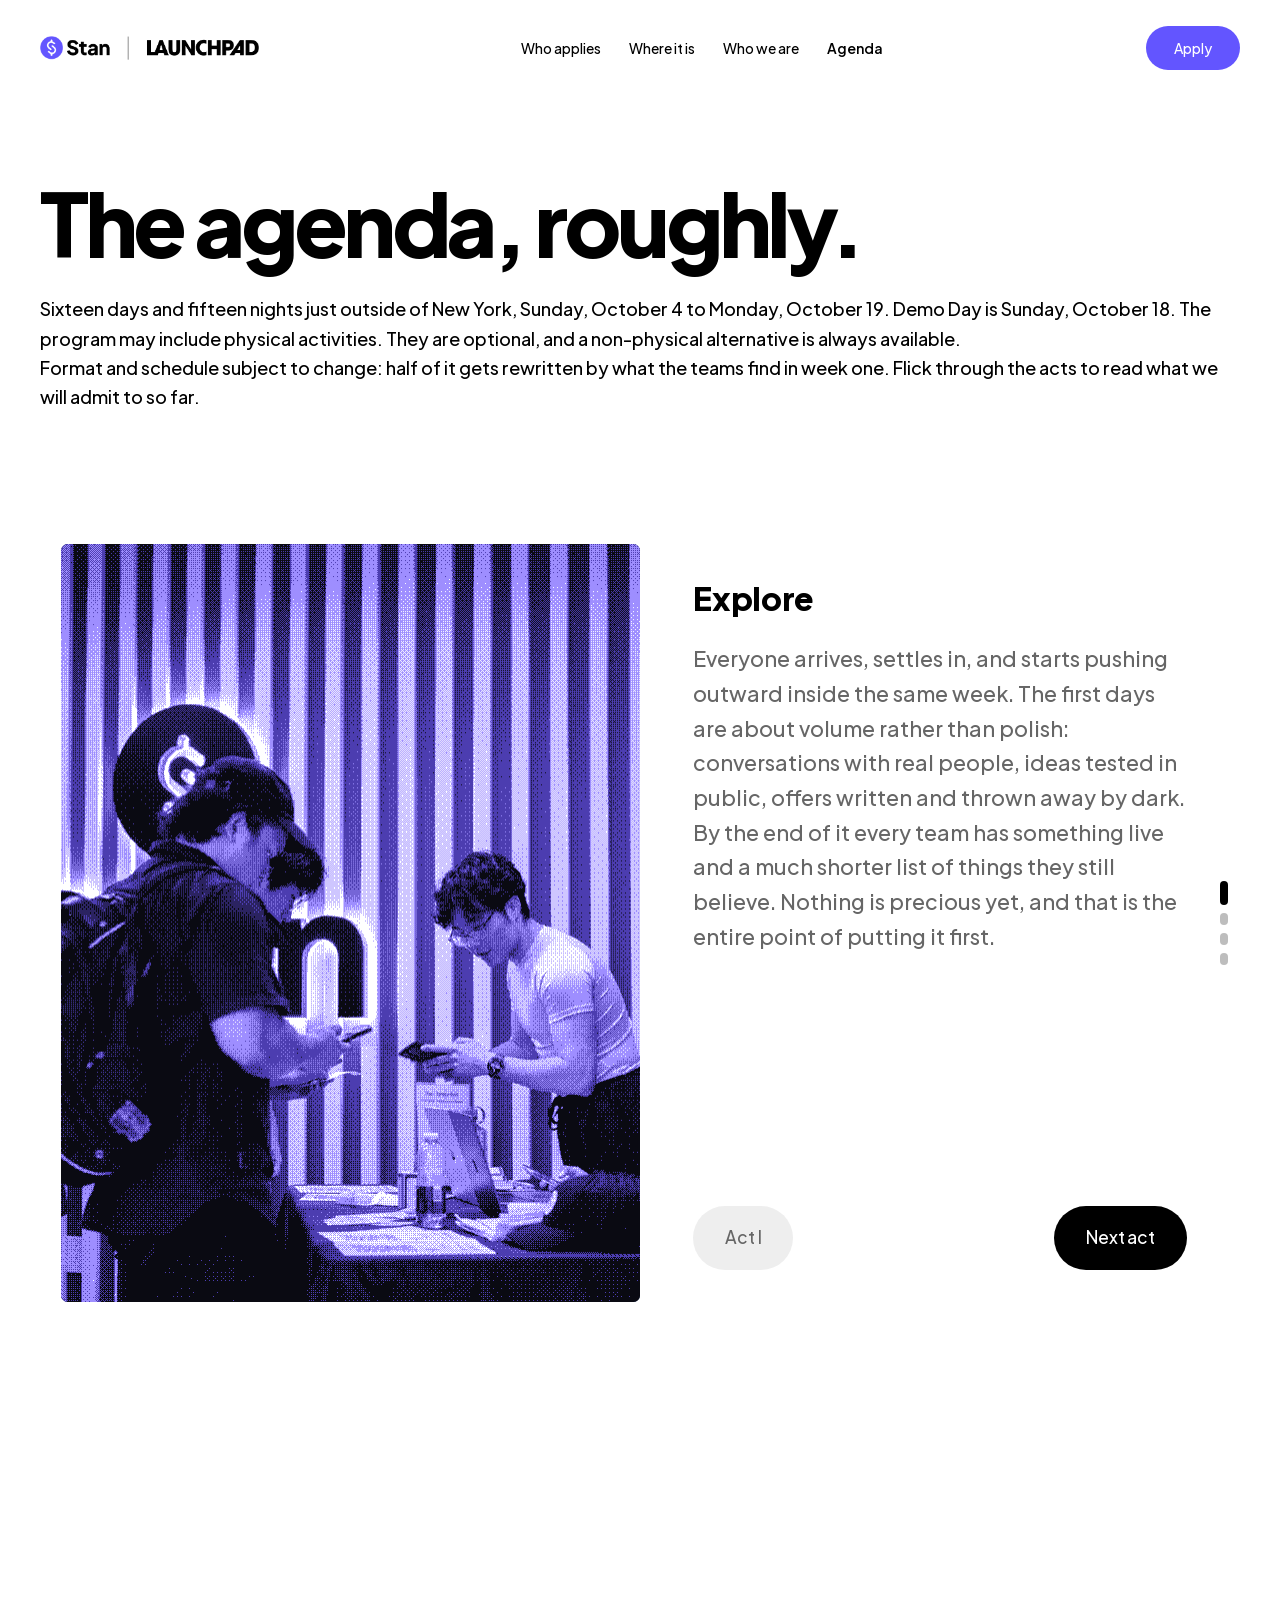
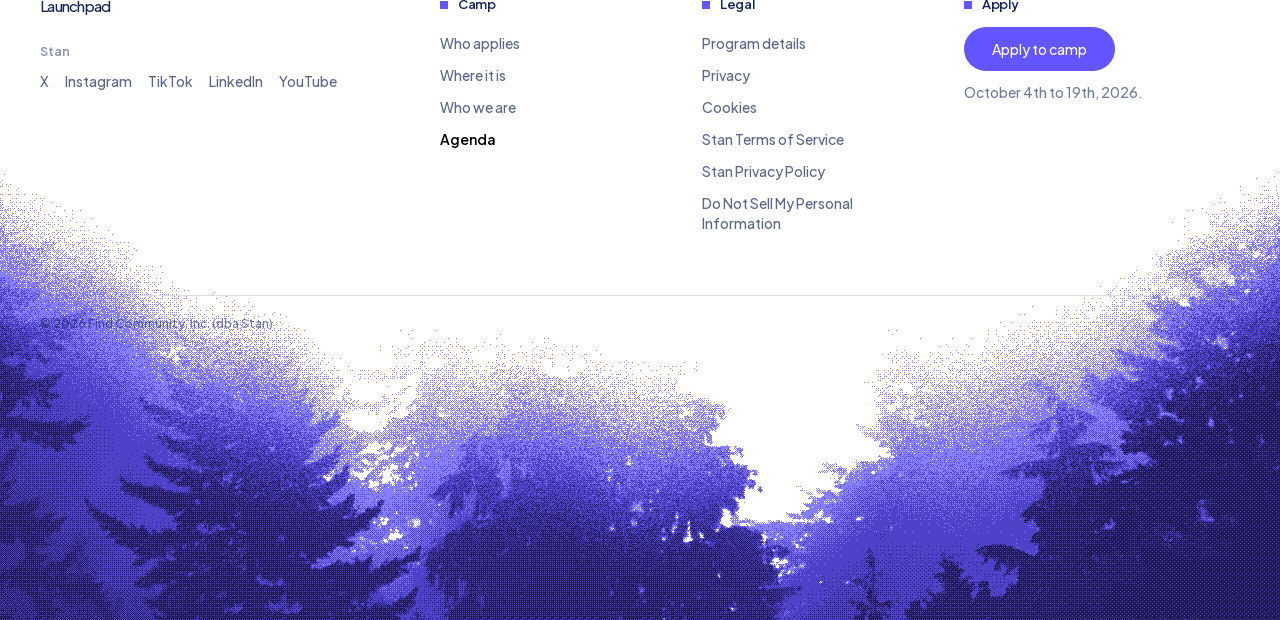
==== agenda.html @ 2ce7f053 "Replace hand-built hero with a full mirror of launchpad.stan.store Mirror all nine pages with their " ====
<!DOCTYPE html><html data-dpl-id="dpl_w3NKNGjgQrKzwMNruwuWd6oCX3E9" lang="en" class="big_shoulders_7123ae34-module__k79pjW__variable instrument_sans_18e3504e-module__yVm6gW__variable h-full antialiased"><head><meta charSet="utf-8"/><meta name="viewport" content="width=device-width, initial-scale=1"/><link rel="preload" href="/_next/static/immutable/media/797e433ab948586e-s.p.1v5bejj26fx9h.woff2" as="font" crossorigin="" type="font/woff2"/><link rel="preload" href="/_next/static/immutable/media/MatrixSansPrint_Regular-s.p.2ckcxrzie5m3n.otf" as="font" crossorigin="" type="font/otf"/><link rel="preload" href="/_next/static/immutable/media/MatrixSansVideo_Regular-s.p.41-9n1qrm0-6z.otf" as="font" crossorigin="" type="font/otf"/><link rel="preload" href="/_next/static/immutable/media/caa3a2e1cccd8315-s.p.0zr6hhvz-h9nw.woff2" as="font" crossorigin="" type="font/woff2"/><link rel="preload" href="/_next/static/immutable/media/f06bf9da926bae75-s.p.3uuun_-7zsf1g.woff2" as="font" crossorigin="" type="font/woff2"/><link rel="preload" href="/_next/static/immutable/media/f99c309598d4ef8a.p.2v-hvpha9wp8q.woff2" as="font" crossorigin="" type="font/woff2"/><link rel="preload" href="/_next/static/immutable/media/fba5a26ea33df6a3-s.p.08ssgmy_tb90r.woff2" as="font" crossorigin="" type="font/woff2"/><link rel="preload" as="image" imageSrcSet="/brand/stan-x-launchpad-lockup.png 32w, /brand/stan-x-launchpad-lockup.png 48w, /brand/stan-x-launchpad-lockup.png 64w, /brand/stan-x-launchpad-lockup.png 96w, /brand/stan-x-launchpad-lockup.png 128w, /brand/stan-x-launchpad-lockup.png 256w, /brand/stan-x-launchpad-lockup.png 384w, /brand/stan-x-launchpad-lockup.png 640w, /brand/stan-x-launchpad-lockup.png 750w, /brand/stan-x-launchpad-lockup.png 828w, /brand/stan-x-launchpad-lockup.png 1080w, /brand/stan-x-launchpad-lockup.png 1200w, /brand/stan-x-launchpad-lockup.png 1920w, /brand/stan-x-launchpad-lockup.png 2048w, /brand/stan-x-launchpad-lockup.png 3840w" imageSizes="(max-width: 768px) 146px, 219px"/><link rel="preload" as="image" href="/img-dither/agenda-checkin.png"/><link rel="preload" as="image" href="/img-dither/agenda-standing.png"/><link rel="preload" as="image" href="/img-dither/agenda-waterside.png"/><link rel="preload" as="image" href="/img-dither/agenda-circle.png"/><link rel="stylesheet" href="/_next/static/immutable/chunks/0337t9v20k-di.css" data-precedence="next"/><link rel="stylesheet" href="/_next/static/immutable/chunks/35wfv2cy29n3b.css" data-precedence="next"/><link rel="stylesheet" href="/_next/static/immutable/chunks/0l64sxbr0guh1.css" data-precedence="next"/><link rel="preload" as="script" fetchPriority="low" href="/_next/static/immutable/chunks/14p8_oqciff0p.js"/><script src="/_next/static/immutable/chunks/0ws7t_wz4dvp7.js" async=""></script><script src="/_next/static/immutable/chunks/2hbr1fp0o27in.js" async=""></script><script src="/_next/static/immutable/chunks/0qmpwqu9johly.js" async=""></script><script src="/_next/static/immutable/chunks/turbopack-09f51ytv3olvr.js" async=""></script><script src="/_next/static/immutable/chunks/1i6vnvxz198wi.js" async="" crossorigin=""></script><script src="/_next/static/immutable/chunks/2corl6wyj4669.js" async="" crossorigin=""></script><script src="/_next/static/immutable/chunks/06rfbqe8m_7ta.js" async="" crossorigin=""></script><script src="/_next/static/immutable/chunks/2k6axtzk1phra.js" async="" crossorigin=""></script><script src="/_next/static/immutable/chunks/278i-8izzp032.js" async="" crossorigin=""></script><meta name="theme-color" content="#ffffff"/><title>Agenda | Launchpad</title><meta name="description" content="Four acts across sixteen days and fifteen nights just outside of New York. Broad strokes only; format and schedule subject to change."/><meta property="og:title" content="Launchpad | Stan"/><meta property="og:description" content="A select group of founders. 16 days just outside of New York. Pitch day in front of investors. Filmed as a show."/><meta property="og:image" content="https://launchpad.stan.store/opengraph-image?b1ca2290e41fe62f"/><meta property="og:image:type" content="image/png"/><meta property="og:image:width" content="1200"/><meta property="og:image:height" content="630"/><meta property="og:image:alt" content="Stan | Launchpad"/><meta property="og:type" content="website"/><meta name="twitter:card" content="summary_large_image"/><meta name="twitter:title" content="Launchpad | Stan"/><meta name="twitter:description" content="A select group of founders. 16 days just outside of New York. Pitch day in front of investors. Filmed as a show."/><meta name="twitter:image" content="https://launchpad.stan.store/twitter-image?b1ca2290e41fe62f"/><meta name="twitter:image:alt" content="Stan | Launchpad"/><meta name="twitter:image:type" content="image/png"/><meta name="twitter:image:width" content="1200"/><meta name="twitter:image:height" content="630"/><link rel="icon" href="/favicon.ico?favicon.1k5qqw3w7i-nu.ico" sizes="64x64" type="image/x-icon"/><link rel="icon" href="/icon.svg?icon.11mrahgpxj4tj.svg" sizes="any" type="image/svg+xml"/><link rel="apple-touch-icon" href="/apple-icon.png?apple-icon.2nsbq48vrk_hy.png" sizes="180x180" type="image/png"/><meta name="next-size-adjust" content=""/><noscript><style>[data-rv],.stagger>span{opacity:1!important;transform:none!important;clip-path:none!important;filter:none!important}#run{height:auto!important}.typefill,.typefill span span{color:#142658!important}#run>div{position:static!important;height:auto!important;overflow:visible!important}.beat{position:relative!important;opacity:1!important;transform:none!important;padding-block:5rem}</style></noscript><script src="/_next/static/immutable/chunks/0c0hxoamwjsbw.js" noModule=""></script></head><body class="min-h-full"><div hidden=""><!--$--><!--/$--></div><main class="v1 plus_jakarta_sans_903079d0-module__AyqIMG__variable min-h-screen"><header class="bg-[#ffffff] pt-3 md:pt-5"><div class="mx-auto max-w-7xl px-6 md:px-10 flex h-14 items-center justify-between gap-6"><a class="py-3 transition-opacity hover:opacity-70" data-no-dither="true" href="/"><img alt="Launchpad, by Stan" width="1367" height="150" decoding="async" data-nimg="1" class="h-4 w-auto md:h-6" style="color:transparent" sizes="(max-width: 768px) 146px, 219px" srcSet="/brand/stan-x-launchpad-lockup.png 32w, /brand/stan-x-launchpad-lockup.png 48w, /brand/stan-x-launchpad-lockup.png 64w, /brand/stan-x-launchpad-lockup.png 96w, /brand/stan-x-launchpad-lockup.png 128w, /brand/stan-x-launchpad-lockup.png 256w, /brand/stan-x-launchpad-lockup.png 384w, /brand/stan-x-launchpad-lockup.png 640w, /brand/stan-x-launchpad-lockup.png 750w, /brand/stan-x-launchpad-lockup.png 828w, /brand/stan-x-launchpad-lockup.png 1080w, /brand/stan-x-launchpad-lockup.png 1200w, /brand/stan-x-launchpad-lockup.png 1920w, /brand/stan-x-launchpad-lockup.png 2048w, /brand/stan-x-launchpad-lockup.png 3840w" src="/brand/stan-x-launchpad-lockup.png"/></a><nav class="hidden items-center gap-7 md:flex"><a class="py-4 text-sm font-medium text-black transition-opacity hover:opacity-70" href="/who">Who applies</a><a class="py-4 text-sm font-medium text-black transition-opacity hover:opacity-70" href="/where">Where it is</a><a class="py-4 text-sm font-medium text-black transition-opacity hover:opacity-70" href="/stan">Who we are</a><a aria-current="page" class="py-4 text-sm font-medium text-black transition-opacity hover:opacity-70 font-semibold" href="/agenda">Agenda</a></nav><div class="flex items-center gap-2 md:gap-0"><div class="hidden min-[380px]:block"><a href="/apply" class="inline-flex min-h-11 w-fit shrink-0 items-center justify-center rounded-[90px] bg-[#6355ff] px-7 py-3 text-sm font-medium text-[#ffffff] transition-colors hover:bg-[#5200ff]">Apply</a></div><div class="contents"><div class="contents"><button type="button" aria-label="Open menu" aria-expanded="false" aria-controls="mobile-menu" class="-mr-2 grid size-11 shrink-0 place-items-center md:hidden"><span class="burger" aria-hidden="true"><span class="burger__bar"></span><span class="burger__bar"></span><span class="burger__bar"></span></span></button></div></div></div></div></header><section class="mx-auto max-w-7xl px-6 md:px-10 pt-16 pb-16 md:pt-28 md:pb-28"><div class="@container"><h1 class="font-display stagger stagger--blur whitespace-nowrap text-[min(5.5rem,10cqw)] leading-[0.8] tracking-[-0.05em]"><span>The</span> <span>agenda,</span> <span>roughly.</span></h1></div><p class="mt-7 text-base leading-relaxed text-black md:mt-9 md:text-lg" data-rv="soft" style="--d:420ms">Sixteen days and fifteen nights <!-- -->just outside of New York<!-- -->, <!-- -->Sunday, October 4<!-- --> to <!-- -->Monday, October 19<!-- -->. Demo Day is <!-- -->Sunday, October 18<!-- -->. The program may include physical activities. They are optional, and a non-physical alternative is always available.<br/>Format and schedule subject to change: half of it gets rewritten by what the teams find in week one. Flick through the acts to read what we will admit to so far.</p></section><section id="acts" class="mx-auto max-w-7xl px-6 md:px-10 pb-16 md:pb-24" data-rv="soft"><div class="actdeck-rail"><div class="actdeck-pin" style="position:static"><div class="actdeck" style="--k:1"><div class="actdeck__stage" style="height:600px"><div class="actdeck__stack" style="width:900px;height:600px;zoom:1;left:50%;transform:translateX(-50%)"><article class="actdeck__card" style="height:600px;z-index:4;opacity:1;transform:translateY(0px) scale(1)"><div class="actdeck__media" data-no-dither="true"><img src="/img-dither/agenda-checkin.png" alt="" width="579" height="757" decoding="async" class="absolute inset-0 h-full w-full object-cover"/></div><div class="actdeck__body"><div><h2 class="actdeck__title font-display">Explore</h2><p class="actdeck__copy">Everyone arrives, settles in, and starts pushing outward inside the same week. The first days are about volume rather than polish: conversations with real people, ideas tested in public, offers written and thrown away by dark. By the end of it every team has something live and a much shorter list of things they still believe. Nothing is precious yet, and that is the entire point of putting it first.</p></div><div class="actdeck__foot"><span class="actdeck__pill">Act I</span><button type="button" class="actdeck__cta">Next act</button></div></div></article><article class="actdeck__card" inert="" style="height:600px;z-index:3;opacity:1;transform:translateY(-33.65px) scale(0.9231)"><div class="actdeck__media" data-no-dither="true"><img src="/img-dither/agenda-standing.png" alt="" width="579" height="757" decoding="async" class="absolute inset-0 h-full w-full object-cover"/></div><div class="actdeck__body"><div><h2 class="actdeck__title font-display">Create</h2><p class="actdeck__copy">Whatever got a reaction becomes the only thing anyone touches. Teams cut the rest and spend the longest uninterrupted build blocks of the fortnight turning a signal into something a stranger would pay for. The story gets rewritten to match, because most of what sounded good in week one does not survive contact with an actual customer.</p></div><div class="actdeck__foot"><span class="actdeck__pill">Act II</span><button type="button" class="actdeck__cta">Next act</button></div></div></article><article class="actdeck__card" inert="" style="height:600px;z-index:2;opacity:1;transform:translateY(-67.3px) scale(0.8462000000000001)"><div class="actdeck__media" data-no-dither="true"><img src="/img-dither/agenda-waterside.png" alt="" width="579" height="757" decoding="async" class="absolute inset-0 h-full w-full object-cover"/></div><div class="actdeck__body"><div><h2 class="actdeck__title font-display">Sell</h2><p class="actdeck__copy">A number goes on it, well before anybody feels ready to ask for one. Outbound starts in earnest and first revenue tends to land somewhere in this stretch, rarely from the customer the team had in mind. Whatever the market breaks gets repaired in the open that same week, on camera, with everyone else watching.</p></div><div class="actdeck__foot"><span class="actdeck__pill">Act III</span><button type="button" class="actdeck__cta">Next act</button></div></div></article><article class="actdeck__card" inert="" style="height:600px;z-index:1;opacity:1;transform:translateY(-100.94999999999999px) scale(0.7693)"><div class="actdeck__media" data-no-dither="true"><img src="/img-dither/agenda-circle.png" alt="" width="579" height="757" decoding="async" class="absolute inset-0 h-full w-full object-cover"/></div><div class="actdeck__body"><div><h2 class="actdeck__title font-display">Ship</h2><p class="actdeck__copy">Everything narrows. Distribution past the first easy customers, then rehearsal, where the pitch gets said out loud twice and cut in half. The last full day is one room, investors in it, one shot each and the cameras still running. In the morning the vans leave and you go home with whatever you built.</p></div><div class="actdeck__foot"><span class="actdeck__pill">Act IV</span><button type="button" class="actdeck__cta">Next act</button></div></div></article></div></div><div class="actdeck__dots" role="tablist" aria-orientation="vertical" aria-label="The four acts"><button type="button" role="tab" aria-selected="true" aria-label="Act I, Explore" class="actdeck__dot" data-on=""></button><button type="button" role="tab" aria-selected="false" aria-label="Act II, Create" class="actdeck__dot"></button><button type="button" role="tab" aria-selected="false" aria-label="Act III, Sell" class="actdeck__dot"></button><button type="button" role="tab" aria-selected="false" aria-label="Act IV, Ship" class="actdeck__dot"></button></div></div></div></div></section><div data-apply-dock-stop="true"><section class="relative overflow-hidden text-[#142658]" style="background-color:#ffffff"><canvas aria-hidden="true" class="pointer-events-none absolute inset-0 h-full w-full [image-rendering:pixelated]"></canvas><div class="relative"><div class="mx-auto max-w-7xl px-6 md:px-10 pt-16 md:pt-24"><div class="grid grid-cols-2 gap-x-5 gap-y-9 lg:grid-cols-[1.6fr_1fr_1fr_1.2fr] lg:gap-8"><div class="contents lg:order-1 lg:block"><div class="order-1 col-span-2 lg:col-span-1"><p class="text-[15px] font-medium tracking-[-0.05em]">Launchpad</p></div><div class="order-5 col-span-2 lg:col-span-1 lg:mt-6"><p class="text-[13px] font-semibold text-[#142658]/50">Stan</p><nav class="mt-1 flex flex-wrap items-center gap-x-4 gap-y-0"><a href="https://twitter.com/stanforcreators" target="_blank" rel="noopener noreferrer" class="block py-1.5 text-sm text-[#142658]/70 transition-colors hover:text-[#142658]">X</a><a href="https://www.instagram.com/stanforcreators" target="_blank" rel="noopener noreferrer" class="block py-1.5 text-sm text-[#142658]/70 transition-colors hover:text-[#142658]">Instagram</a><a href="https://www.tiktok.com/@stanforcreators" target="_blank" rel="noopener noreferrer" class="block py-1.5 text-sm text-[#142658]/70 transition-colors hover:text-[#142658]">TikTok</a><a href="https://www.linkedin.com/company/stanwithme" target="_blank" rel="noopener noreferrer" class="block py-1.5 text-sm text-[#142658]/70 transition-colors hover:text-[#142658]">LinkedIn</a><a href="https://www.youtube.com/channel/UCQ1wox_PP5Lds__fQdy6NvQ" target="_blank" rel="noopener noreferrer" class="block py-1.5 text-sm text-[#142658]/70 transition-colors hover:text-[#142658]">YouTube</a></nav></div></div><div class="order-2 col-span-2 lg:order-4 lg:col-span-1"><p class="mb-3 flex items-center gap-2.5 text-[13px] font-semibold tracking-[-0.02em]"><span aria-hidden="true" class="size-2 shrink-0 bg-[#6355ff]"></span>Apply</p><a href="/apply" class="inline-flex min-h-11 w-fit shrink-0 items-center justify-center rounded-[90px] bg-[#6355ff] px-7 py-3 text-sm font-medium text-[#ffffff] transition-colors hover:bg-[#5200ff]">Apply to camp</a><p class="mt-3 max-w-[26ch] text-sm leading-snug text-[#142658]/60">October 4th to 19th<!-- -->, <!-- -->2026<!-- -->.</p></div><div class="order-3 lg:order-2"><p class="mb-3 flex items-center gap-2.5 text-[13px] font-semibold tracking-[-0.02em]"><span aria-hidden="true" class="size-2 shrink-0 bg-[#6355ff]"></span>Camp</p><nav><a class="block py-1.5 text-sm text-[#142658]/70 transition-colors hover:text-[#142658]" href="/who">Who applies</a><a class="block py-1.5 text-sm text-[#142658]/70 transition-colors hover:text-[#142658]" href="/where">Where it is</a><a class="block py-1.5 text-sm text-[#142658]/70 transition-colors hover:text-[#142658]" href="/stan">Who we are</a><a aria-current="page" class="block py-1.5 text-sm text-[#142658]/70 transition-colors hover:text-[#142658] font-semibold text-black" href="/agenda">Agenda</a></nav></div><div class="order-4 lg:order-3"><p class="mb-3 flex items-center gap-2.5 text-[13px] font-semibold tracking-[-0.02em]"><span aria-hidden="true" class="size-2 shrink-0 bg-[#6355ff]"></span>Legal</p><nav><a class="block py-1.5 text-sm text-[#142658]/70 transition-colors hover:text-[#142658]" href="/legal/terms">Program details</a><a class="block py-1.5 text-sm text-[#142658]/70 transition-colors hover:text-[#142658]" href="/legal/privacy">Privacy</a><a class="block py-1.5 text-sm text-[#142658]/70 transition-colors hover:text-[#142658]" href="/legal/cookies">Cookies</a><a href="https://assets.stanwith.me/legal/terms-of-service.pdf" target="_blank" rel="noopener noreferrer" class="block py-1.5 text-sm text-[#142658]/70 transition-colors hover:text-[#142658]">Stan Terms of Service</a><a href="https://assets.stanwith.me/legal/privacy-policy.pdf" target="_blank" rel="noopener noreferrer" class="block py-1.5 text-sm text-[#142658]/70 transition-colors hover:text-[#142658]">Stan Privacy Policy</a><a href="mailto:friends@stanwith.me?subject=Do%20Not%20Sell%20My%20Personal%20Information" target="_blank" rel="noopener noreferrer" class="block py-1.5 text-sm text-[#142658]/70 transition-colors hover:text-[#142658]">Do Not Sell My Personal Information</a></nav></div></div><div class="mt-14 h-px bg-[#142658]/15"></div><div data-dither-clear="true" class="flex flex-wrap items-center justify-between gap-3 pt-5 text-xs text-[#142658]/60"><span>© <!-- -->2026<!-- --> Find Community, Inc. (dba Stan)</span></div></div><div class="h-[32vh] max-h-[380px] min-h-[200px]"></div></div></section></div><div class="apply-dock" inert="" aria-hidden="true"><div class="apply-dock__blur" aria-hidden="true"><i></i><i></i><i></i><i></i><i></i><i></i><i></i><i></i></div><div class="apply-dock__row"><a href="/apply" class="inline-flex min-h-11 w-fit shrink-0 items-center justify-center rounded-[90px] bg-[#6355ff] px-7 py-3 text-sm font-medium text-[#ffffff] transition-colors hover:bg-[#5200ff] apply-dock__btn gap-2">Apply to camp<span aria-hidden="true" class="text-base leading-none">→</span></a></div></div></main><!--$--><!--/$--><!--$!--><template data-dgst="BAILOUT_TO_CLIENT_SIDE_RENDERING"></template><!--/$--><script src="/_next/static/immutable/chunks/14p8_oqciff0p.js" id="_R_" async=""></script><script>(self.__next_f=self.__next_f||[]).push([0])</script><script>self.__next_f.push([1,"1:\"$Sreact.fragment\"\n3:I[46300,[\"/_next/static/immutable/chunks/1i6vnvxz198wi.js\"],\"DitherProvider\"]\n4:I[39756,[\"/_next/static/immutable/chunks/2corl6wyj4669.js\"],\"default\"]\n5:I[37457,[\"/_next/static/immutable/chunks/2corl6wyj4669.js\"],\"default\"]\n6:I[72893,[\"/_next/static/immutable/chunks/1i6vnvxz198wi.js\"],\"default\"]\n7:I[84051,[\"/_next/static/immutable/chunks/1i6vnvxz198wi.js\"],\"default\"]\n8:I[2355,[\"/_next/static/immutable/chunks/1i6vnvxz198wi.js\"],\"Analytics\"]\n9:I[56190,[\"/_next/static/immutable/chunks/1i6vnvxz198wi.js\",\"/_next/static/immutable/chunks/06rfbqe8m_7ta.js\",\"/_next/static/immutable/chunks/2k6axtzk1phra.js\",\"/_next/static/immutable/chunks/278i-8izzp032.js\"],\"default\"]\na:I[22016,[\"/_next/static/immutable/chunks/1i6vnvxz198wi.js\",\"/_next/static/immutable/chunks/06rfbqe8m_7ta.js\",\"/_next/static/immutable/chunks/2k6axtzk1phra.js\",\"/_next/static/immutable/chunks/278i-8izzp032.js\"],\"\"]\nb:I[5500,[\"/_next/static/immutable/chunks/1i6vnvxz198wi.js\",\"/_next/static/immutable/chunks/06rfbqe8m_7ta.js\",\"/_next/static/immutable/chunks/2k6axtzk1phra.js\",\"/_next/static/immutable/chunks/278i-8izzp032.js\"],\"Image\"]\nc:I[25832,[\"/_next/static/immutable/chunks/1i6vnvxz198wi.js\",\"/_next/static/immutable/chunks/06rfbqe8m_7ta.js\",\"/_next/static/immutable/chunks/2k6axtzk1phra.js\",\"/_next/static/immutable/chunks/278i-8izzp032.js\"],\"NavLink\"]\nd:I[79462,[\"/_next/static/immutable/chunks/1i6vnvxz198wi.js\",\"/_next/static/immutable/chunks/06rfbqe8m_7ta.js\",\"/_next/static/immutable/chunks/2k6axtzk1phra.js\",\"/_next/static/immutable/chunks/278i-8izzp032.js\"],\"default\"]\n19:I[68027,[\"/_next/static/immutable/chunks/1i6vnvxz198wi.js\"],\"default\",1]\n:HL[\"/_next/static/immutable/chunks/0337t9v20k-di.css\",\"style\"]\n:HL[\"/_next/static/immutable/chunks/35wfv2cy29n3b.css\",\"style\"]\n:HL[\"/_next/static/immutable/media/797e433ab948586e-s.p.1v5bejj26fx9h.woff2\",\"font\",{\"crossOrigin\":\"\",\"type\":\"font/woff2\"}]\n:HL[\"/_next/static/immutable/media/MatrixSansPrint_Regular-s.p.2ckcxrzie5m3n.otf\",\"font\",{\"crossOrigin\":\"\",\"type\":\"font/otf\"}]\n:HL[\"/_next/static/immutable/media/MatrixSansVideo_Regular-s.p.41-9n1qrm0-6z.otf\",\"font\",{\"crossOrigin\":\"\",\"type\":\"font/otf\"}]\n:HL[\"/_next/static/immutable/media/caa3a2e1cccd8315-s.p.0zr6hhvz-h9nw.woff2\",\"font\",{\"crossOrigin\":\"\",\"type\":\"font/woff2\"}]\n:HL[\"/_next/static/immutable/media/f06bf9da926bae75-s.p.3uuun_-7zsf1g.woff2\",\"font\",{\"crossOrigin\":\"\",\"type\":\"font/woff2\"}]\n:HL[\"/_next/static/immutable/media/f99c309598d4ef8a.p.2v-hvpha9wp8q.woff2\",\"font\",{\"crossOrigin\":\"\",\"type\":\"font/woff2\"}]\n:HL[\"/_next/static/immutable/media/fba5a26ea33df6a3-s.p.08ssgmy_tb90r.woff2\",\"font\",{\"crossOrigin\":\"\",\"type\":\"font/woff2\"}]\n:HL[\"/_next/static/immutable/chunks/0l64sxbr0guh1.css\",\"style\"]\n2:[\"$\",\"style\",null,{\"children\":\"[data-rv],.stagger\u003espan{opacity:1!important;transform:none!important;clip-path:none!important;filter:none!important}#run{height:auto!important}.typefill,.typefill span span{color:#142658!important}#run\u003ediv{position:static!important;height:auto!important;overflow:visible!important}.beat{position:relative!important;opacity:1!important;transform:none!important;padding-block:5rem}\"}]\n17:X\n0:{\"P\":null,\"c\":[\"\",\"agenda\"],\"q\":\"\",\"i\":false,\"f\":[[[\"\",{\"children\":[\"agenda\",{\"children\":[\"__PAGE__\",{},\"$undefined\",\"$undefined\",4608]},\"$undefined\",\"$undefined\",4608]},\"$undefined\",\"$undefined\",4624],[[\"$\",\"$1\",\"c\",{\"children\":[[[\"$\",\"link\",\"0\",{\"rel\":\"stylesheet\",\"href\":\"/_next/static/immutable/chunks/0337t9v20k-di.css\",\"precedence\":\"next\",\"crossOrigin\":\"$undefined\",\"nonce\":\"$undefined\"}],[\"$\",\"link\",\"1\",{\"rel\":\"stylesheet\",\"href\":\"/_next/static/immutable/chunks/35wfv2cy29n3b.css\",\"precedence\":\"next\",\"crossOrigin\":\"$undefined\",\"nonce\":\"$undefined\"}],[\"$\",\"script\",\"script-0\",{\"src\":\"/_next/static/immutable/chunks/1i6vnvxz198wi.js\",\"async\":true,\"nonce\":\"$undefined\"}]],[\"$\",\"html\",null,{\"lang\":\"en\",\"className\":\"big_shoulders_7123ae34-module__k79pjW__variable instrument_sans_18e3504e-module__yVm6gW__variable h-full antialiased\",\"children\":[[\"$\",\"head\",null,{\"children\":[\"$\",\"noscript\",null,{\"children\":\"$2\"}]}],[\"$\",\"body\",null,{\"className\":\"min-h-full\",\"children\":[[\"$\",\"$L3\",null,{\"children\":[[\"$\",\"$L4\",null,{\"parallelRouterKey\":\"children\",\"error\":\"$undefined\",\"errorStyles\":\"$undefined\",\"errorScripts\":\"$undefined\",\"template\":[\"$\",\"$L5\",null,{}],\"templateStyles\":\"$undefined\",\"templateScripts\":\"$undefined\",\"notFound\":[[[\"$\",\"title\",null,{\"children\":\"404: This page could not be found.\"}],[\"$\",\"div\",null,{\"style\":{\"fontFamily\":\"system-ui,\\\"Segoe UI\\\",Roboto,Helvetica,Arial,sans-serif,\\\"Apple Color Emoji\\\",\\\"Segoe UI Emoji\\\"\",\"height\":\"100vh\",\"textAlign\":\"center\",\"display\":\"flex\",\"flexDirection\":\"column\",\"alignItems\":\"center\",\"justifyContent\":\"center\"},\"children\":[\"$\",\"div\",null,{\"children\":[[\"$\",\"style\",null,{\"dangerouslySetInnerHTML\":{\"__html\":\"body{color:#000;background:#fff;margin:0}.next-error-h1{border-right:1px solid rgba(0,0,0,.3)}@media (prefers-color-scheme:dark){body{color:#fff;background:#000}.next-error-h1{border-right:1px solid rgba(255,255,255,.3)}}\"}}],[\"$\",\"h1\",null,{\"className\":\"next-error-h1\",\"style\":{\"display\":\"inline-block\",\"margin\":\"0 20px 0 0\",\"padding\":\"0 23px 0 0\",\"fontSize\":24,\"fontWeight\":500,\"verticalAlign\":\"top\",\"lineHeight\":\"49px\"},\"children\":404}],[\"$\",\"div\",null,{\"style\":{\"display\":\"inline-block\"},\"children\":[\"$\",\"h2\",null,{\"style\":{\"fontSize\":14,\"fontWeight\":400,\"lineHeight\":\"49px\",\"margin\":0},\"children\":\"This page could not be found.\"}]}]]}]}]],[]],\"forbidden\":\"$undefined\",\"unauthorized\":\"$undefined\"}],[\"$\",\"$L6\",null,{}]]}],[\"$\",\"$L7\",null,{}],[\"$\",\"$L8\",null,{}]]}]]}]]}],{\"children\":[[\"$\",\"$1\",\"c\",{\"children\":[null,[\"$\",\"$L4\",null,{\"parallelRouterKey\":\"children\",\"error\":\"$undefined\",\"errorStyles\":\"$undefined\",\"errorScripts\":\"$undefined\",\"template\":[\"$\",\"$L5\",null,{}],\"templateStyles\":\"$undefined\",\"templateScripts\":\"$undefined\",\"notFound\":\"$undefined\",\"forbidden\":\"$undefined\",\"unauthorized\":\"$undefined\"}]]}],{\"children\":[[\"$\",\"$1\",\"c\",{\"children\":[[\"$\",\"main\",null,{\"className\":\"v1 plus_jakarta_sans_903079d0-module__AyqIMG__variable min-h-screen\",\"children\":[[\"$\",\"$L9\",null,{}],[\"$\",\"header\",null,{\"className\":\"bg-[#ffffff] pt-3 md:pt-5\",\"children\":[\"$\",\"div\",null,{\"className\":\"mx-auto max-w-7xl px-6 md:px-10 flex h-14 items-center justify-between gap-6\",\"children\":[[\"$\",\"$La\",null,{\"href\":\"/\",\"className\":\"py-3 transition-opacity hover:opacity-70\",\"data-no-dither\":true,\"children\":[\"$\",\"$Lb\",null,{\"src\":\"/brand/stan-x-launchpad-lockup.png\",\"alt\":\"Launchpad, by Stan\",\"width\":1367,\"height\":150,\"priority\":true,\"sizes\":\"(max-width: 768px) 146px, 219px\",\"className\":\"h-4 w-auto md:h-6\"}]}],[\"$\",\"nav\",null,{\"className\":\"hidden items-center gap-7 md:flex\",\"children\":[[\"$\",\"$Lc\",\"Who applies\",{\"href\":\"/who\",\"label\":\"Who applies\",\"className\":\"py-4 text-sm font-medium text-black transition-opacity hover:opacity-70\",\"activeClassName\":\"font-semibold\"}],[\"$\",\"$Lc\",\"Where it is\",{\"href\":\"/where\",\"label\":\"Where it is\",\"className\":\"py-4 text-sm font-medium text-black transition-opacity hover:opacity-70\",\"activeClassName\":\"font-semibold\"}],[\"$\",\"$Lc\",\"Who we are\",{\"href\":\"/stan\",\"label\":\"Who we are\",\"className\":\"py-4 text-sm font-medium text-black transition-opacity hover:opacity-70\",\"activeClassName\":\"font-semibold\"}],[\"$\",\"$Lc\",\"Agenda\",{\"href\":\"/agenda\",\"label\":\"Agenda\",\"className\":\"py-4 text-sm font-medium text-black transition-opacity hover:opacity-70\",\"activeClassName\":\"font-semibold\"}]]}],[\"$\",\"div\",null,{\"className\":\"flex items-center gap-2 md:gap-0\",\"children\":[[\"$\",\"div\",null,{\"className\":\"hidden min-[380px]:block\",\"children\":[\"$\",\"a\",null,{\"href\":\"/apply\",\"className\":\"inline-flex min-h-11 w-fit shrink-0 items-center justify-center rounded-[90px] bg-[#6355ff] px-7 py-3 text-sm font-medium text-[#ffffff] transition-colors hover:bg-[#5200ff]\",\"children\":\"Apply\"}]}],[\"$\",\"$Ld\",null,{\"items\":[[\"Who applies\",\"/who\"],[\"Where it is\",\"/where\"],[\"Who we are\",\"/stan\"],[\"Agenda\",\"/agenda\"]]}]]}]]}]}],\"$Le\",\"$Lf\",\"$L10\",\"$L11\"]}],[\"$L12\",\"$L13\",\"$L14\",\"$L15\"],\"$L16\"]}],{},null,false,null]},null,false,\"$17\"]},null,false,null],\"$L18\",false]],\"m\":\"$undefined\",\"G\":[\"$19\",[\"$L1a\",\"$L1b\"]],\"S\":true,\"h\":null,\"r\":\"$undefined\",\"s\":\"$undefined\",\"a\":\"$undefined\",\"l\":\"$undefined\",\"p\":\"$undefined\",\"d\":\"$undefined\"}\n1c:I[65497,[\"/_next/static/immutable/chunks/1i6vnvxz198wi.js\",\"/_next/static/immutable/chunks/06rfbqe8m_7ta.js\",\"/_next/static/immutable/chunks/2k6axtzk1phra.js\",\"/_next/static/immutable/chunks/278i-8izzp032.js\"],\"default\"]\n1d:I[5270,[\"/_next/static/immutable/chunks/1i6vnvxz198wi.js\",\"/_next/static/immutable/chunks/06rfbqe8m_7ta.js\",\"/_next/static/immutable/chunks/2k6axtzk1phra.js\",\"/_next/static/immutable/chunks/278i-8izzp032.js\"],\"default\"]\n23:I[70598,[\"/_next/static/immutable/chunks/1i6vnvxz198wi.js\",\"/_next/static/immutable/chunks/06rfbqe8m_7ta.js\",\"/_next/static/immutable/chunks/2k6axtzk1phra.js\",\"/_next/static/immutable/chunks/278i-8izzp032.js\"],\"default\"]\n24:I[97367,[\"/_next/static/immutable/chunks/2corl6wyj4669.js\"],\"OutletBoundary\"]\n25:\"$Sreact.suspense\"\n27:I[97367,[\"/_next/static/immutable/chunks/2corl6wyj4669.js\"],\"ViewportBoundary\"]\n29:I[97367,[\"/_next/static/immutable/chunks/2corl6wyj4669.js\"],\"MetadataBoundary\"]\ne:[\"$\",\"section\",null,{\"className\":\"mx-auto max-w-7xl px-6 md:px-10 pt-16 pb-16 md:pt-28 md:pb-28\",\"children\":[[\"$\",\"div\",null,{\"className\":\"@container\",\"children\":[\"$\",\"h1\",null,{\"className\":\"font-display stagger stagger--blur whitespace-nowrap text-[min(5.5rem,10cqw)] leading-[0.8] tracking-[-0.05em]\",\"children\":[[\"$\",\"span\",null,{\"children\":\"The\"}],\" \",[\"$\",\"span\",null,{\"children\":\"agenda,\"}],\" \",[\"$\",\"span\",null,{\"children\":\"roughly.\"}]]}]}],[\"$\",\"p\",null,{\"className\":\"mt-7 text-base leading-relaxed text-black md:mt-9 md:text-lg\",\"data-rv\":\"soft\",\"style\":{\"--d\":\"420ms\"},\"children\":[\"Sixteen days and fifteen nights \",\"just outside of New York\",\", \",\"Sunday, October 4\",\" to \",\"Monday, October 19\",\". Demo Day is \",\"Sunday, October 18\",\". The program may include physical activities. They are optional, and a non-physical alternative is always available.\",[\"$\",\"br\",null,{}],\"Format and schedule subject to change: half of it gets rewritten by what the teams find in week one. Flick through the acts to read what we will admit to so far.\"]}]]}]\nf:[\"$\",\"section\",null,{\"id\":\"acts\",\"className\":\"mx-auto max-w-7xl px-6 md:px-10 pb-16 md:pb-24\",\"data-rv\":\"soft\",\"children\":[\"$\",\"$L1c\",null,{\"cards\":[{\"label\":\"Act I\",\"name\":\"Explore\",\"src\":\"/img-dither/agenda-checkin.png\",\"body\":\"Everyone arrives, settles in, and starts pushing outward inside the same week. The first days are about volume rather than polish: conversations with real people, ideas tested in public, offers written and thrown away by dark. By the end of it every team has something live and a much shorter list of things they still believe. Nothing is precious yet, and that is the entire point of putting it first.\"},{\"label\":\"Act II\",\"name\":\"Create\",\"src\":\"/img-dither/agenda-standing.png\",\"body\":\"Whatever got a reaction becomes the only thing anyone touches. Teams cut the rest and spend the longest uninterrupted build blocks of the fortnight turning a signal into something a stranger would pay for. The story gets rewritten to match, because most of what sounded good in week one does not survive contact with an actual customer.\"},{\"label\":\"Act III\",\"name\":\"Sell\",\"src\":\"/img-dither/agenda-waterside.png\",\"body\":\"A number goes on it, well before anybody feels ready to ask for one. Outbound starts in earnest and first revenue tends to land somewhere in this stretch, rarely from the customer the team had in mind. Whatever the market breaks gets repaired in the open that same week, on camera, with everyone else watching.\"},{\"label\":\"Act IV\",\"name\":\"Ship\",\"src\":\"/img-dither/agenda-circle.png\",\"body\":\"Everything narrows. Distribution past the first easy customers, then rehearsal, where the pitch gets said out loud twice and cut in half. The last full day is one room, investors in it, one shot each and the cameras still running. In the morning the vans leave and you go home with whatever you built.\"}]}]}]\n10:[\"$\",\"div\",null,{\"data-apply-dock-stop\":true,\"children\":[\"$\",\"$L1d\",null,{\"src\":\"/img/woods.jpg\",\"className\":\"text-[#142658]\",\"tune\":{\"paper\":\"#ffffff\",\"horizon\":0.58,\"soften\":0.3,\"edgeRise\":0.3,\"zoom\":1.45,\"offsetX\":0,\"offsetY\":0.15,\"sway\":1,\"foliage\":0,\"hoverSize\":0},\"tuneNarrow\":{\"cell\":2,\"zoom\":0.37,\"offsetX\":0,\"offsetY\":0.6,\"soften\":0.05,\"edgeRise\":0,\"sway\":0,\"brightness\":1.1,\"midpoint\":0.04,\"contrast\":1.05},\"children\":[[\"$\",\"div\",null,{\"className\":\"mx-auto max-w-7xl px-6 md:px-10 pt-16 md:pt-24\",\"children\":[[\"$\",\"div\",null,{\"className\":\"grid grid-cols-2 gap-x-5 gap-y-9 lg:grid-cols-[1.6fr_1fr_1fr_1.2fr] lg:gap-8\",\"children\":[[\"$\",\"div\",null,{\"className\":\"contents lg:order-1 lg:block\",\"children\":[[\"$\",\"div\",null,{\"className\":\"order-1 col-span-2 lg:col-span-1\",\"children\":[\"$\",\"p\",null,{\"className\":\"text-[15px] font-medium tracking-[-0.05em]\",\"children\":\"Launchpad\"}]}],[\"$\",\"div\",null,{\"className\":\"order-5 col-span-2 lg:col-span-1 lg:mt-6\",\"children\":[[\"$\",\"p\",null,{\"className\":\"text-[13px] font-semibold text-[#142658]/50\",\"children\":\"Stan\"}],[\"$\",\"nav\",null,{\"className\":\"mt-1 flex flex-wrap items-center gap-x-4 gap-y-0\",\"children\":[[\"$\",\"a\",\"X\",{\"href\":\"https://twitter.com/stanforcreators\",\"target\":\"_blank\",\"rel\":\"noopener noreferrer\",\"className\":\"block py-1.5 text-sm text-[#142658]/70 transition-colors hover:text-[#142658]\",\"children\":\"X\"}],[\"$\",\"a\",\"Instagram\",{\"href\":\"https://www.instagram.com/stanforcreators\",\"target\":\"_blank\",\"rel\":\"noopener noreferrer\",\"className\":\"block py-1.5 text-sm text-[#142658]/70 transition-colors hover:text-[#142658]\",\"children\":\"Instagram\"}],[\"$\",\"a\",\"TikTok\",{\"href\":\"https://www.tiktok.com/@stanforcreators\",\"target\":\"_blank\",\"rel\":\"noopener noreferrer\",\"className\":\"block py-1.5 text-sm text-[#142658]/70 transition-colors hover:text-[#142658]\",\"children\":\"TikTok\"}],[\"$\",\"a\",\"LinkedIn\",{\"href\":\"https://www.linkedin.com/company/stanwithme\",\"target\":\"_blank\",\"rel\":\"noopener noreferrer\",\"className\":\"block py-1.5 text-sm text-[#142658]/70 transition-colors hover:text-[#142658]\",\"children\":\"LinkedIn\"}],[\"$\",\"a\",\"YouTube\",{\"href\":\"https://www.youtube.com/channel/UCQ1wox_PP5Lds__fQdy6NvQ\",\"target\":\"_blank\",\"rel\":\"noopener noreferrer\",\"className\":\"block py-1.5 text-sm text-[#142658]/70 transition-colors hover:text-[#142658]\",\"children\":\"YouTube\"}]]}]]}]]}],[\"$\",\"div\",null,{\"className\":\"order-2 col-span-2 lg:order-4 lg:col-span-1\",\"children\":[[\"$\",\"p\",null,{\"className\":\"mb-3 flex items-center gap-2.5 text-[13px] font-semibold tracking-[-0.02em]\",\"children\":[[\"$\",\"span\",null,{\"aria-hidden\":true,\"className\":\"size-2 shrink-0 bg-[#6355ff]\"}],\"Apply\"]}],[\"$\",\"a\",null,{\"href\":\"/apply\",\"className\":\"inline-flex min-h-11 w-fit shrink-0 items-center justify-center rounded-[90px] bg-[#6355ff] px-7 py-3 text-sm font-medium text-[#ffffff] transition-colors hover:bg-[#5200ff]\",\"children\":\"Apply to camp\"}],[\"$\",\"p\",null,{\"className\":\"mt-3 max-w-[26ch] text-sm leading-snug text-[#142658]/60\",\"children\":[\"October 4th to 19th\",\", \",2026,\".\"]}]]}],[\"$\",\"div\",null,{\"className\":\"order-3 lg:order-2\",\"children\":[[\"$\",\"p\",null,{\"className\":\"mb-3 flex items-center gap-2.5 text-[13px] font-semibold tracking-[-0.02em]\",\"children\":[[\"$\",\"span\",null,{\"aria-hidden\":true,\"className\":\"size-2 shrink-0 bg-[#6355ff]\"}],\"Camp\"]}],[\"$\",\"nav\",null,{\"children\":[[\"$\",\"$Lc\",\"Who applies\",{\"href\":\"/who\",\"label\":\"Who applies\",\"className\":\"block py-1.5 text-sm text-[#142658]/70 transition-colors hover:text-[#142658]\",\"activeClassName\":\"font-semibold text-black\"}],[\"$\",\"$Lc\",\"Where it is\",{\"href\":\"/where\",\"label\":\"Where it is\",\"className\":\"block py-1.5 text-sm text-[#142658]/70 transition-colors hover:text-[#142658]\",\"activeClassName\":\"font-semibold text-black\"}],[\"$\",\"$Lc\",\"Who we are\",{\"href\":\"/stan\",\"label\":\"Who we are\",\"className\":\"block py-1.5 text-sm text-[#142658]/70 transition-colors hover:text-[#142658]\",\"activeClassName\":\"font-semibold text-black\"}],[\"$\",\"$Lc\",\"Agenda\",{\"href\":\"/agenda\",\"label\":\"Agenda\",\"className\":\"block py-1.5 text-sm text-[#142658]/70 transition-colors hover:text-[#142658]\",\"activeClassName\":\"font-semibold text-black\"}]]}]]}],[\"$\",\"div\",null,{\"className\":\"order-4 lg:order-3\",\"children\":[\"$L1e\",\"$L1f\"]}]]}],\"$L20\",\"$L21\"]}],\"$L22\"]}]}]\n11:[\"$\",\"$L23\",null,{}]\n12:[\"$\",\"link\",\"0\",{\"rel\":\"stylesheet\",\"href\":\"/_next/static/immutable/chunks/0l64sxbr0guh1.css\",\"precedence\":\"next\",\"crossOrigin\":\"$undefined\",\"nonce\":\"$undefined\"}]\n13:[\"$\",\"script\",\"script-0\",{\"src\":\"/_next/static/immutable/chunks/06rfbqe8m_7ta.js\",\"async\":true,\"nonce\":\"$undefined\"}]\n14:[\"$\",\"script\",\"script-1\",{\"src\":\"/_next/static/immutable/chunks/2k6axtzk1phra.js\",\"async\":true,\"nonce\":\"$undefined\"}]\n15:[\"$\",\"script\",\"script-2\",{\"src\":\"/_next/static/immutable/chunks/278i-8izzp032.js\",\"async\":true,\"nonce\":\"$undefined\"}]\n16:[\"$\",\"$L24\",null,{\"children\":[\"$\",\"$25\",null,{\"name\":\"Next.MetadataOutlet\",\"children\":\"$@26\"}]}]\n18:[\"$\",\"$1\",\"h\",{\"children\":[null,[\"$\",\"$L27\",null,{\"children\":\"$L28\"}],[\"$\",\"div\",null,{\"hidden\":true,\"children\":[\"$\",\"$L29\",null,{\"children\":[\"$\",\"$25\",null,{\"name\":\"Next.Metadata\",\"children\":\"$L2a\"}]}]}],[\"$\",\"meta\",null,{\"name\":\"next-size-adjust\",\"content\":\"\"}]]}]\n1a:[\"$\",\"link\",\"0\",{\"rel\":\"stylesheet\",\"href\":\"/_next/static/immutable/chunks/0337t9v20k-di.css\",\"precedence\":\"next\",\"crossOrigin\":\"$undefined\",\"nonce\":\"$undefined\"}]\n1b:[\"$\",\"link\",\"1\",{\"rel\":\"stylesheet\",\"href\":\"/_next/static/immutable/chunks/35wfv2cy29n3b.css\",\"precedence\":\"next\",\"crossOrigin\":\"$undefined\",\"nonce\":\"$undefined\"}]\n17:C\n1e:[\"$\",\"p\",null,{\"className\":\"mb-3 flex items-center gap-2.5 text-[13px] font-semibold tracking-[-0.02em]\",\"children\":[[\"$\",\"span\",null,{\"aria-hidden\":true,\"className\":\"size-2 shrink-0 bg-[#6355ff]\"}],\"Legal\"]}]\n1f:[\"$\",\"nav\",null,{\"children\":[[\"$\",\"$La\",\"/legal/terms\",{\"href\":\"/legal/terms\",\"className\":\"block py-1.5 text-sm text-[#142658]/70 transition-colors hover:text-[#142658]\",\"children\":\"Program details\"}],[\"$\",\"$La\",\"/legal/privacy\",{\"href\":\"/legal/privacy\",\"className\":\"block py-1.5 text-sm text-[#142658]/70 transition-colors hover:text-[#142658]\",\"children\":\"Privacy\"}],[\"$\",\"$La\",\"/legal/cookies\",{\"href\":\"/legal/cookies\",\"className\":\"block py-1.5 text-sm text-[#142658]/70 transition-colors hover:text-[#142658]\",\"children\":\"Cookies\"}],[\"$\",\"a\",\"https://assets.stanwith.me/legal/terms-of-service.pdf\",{\"href\":\"https://assets.stanwith.me/legal/terms-of-service.pdf\",\"target\":\"_blank\",\"rel\":\"noopener noreferrer\",\"className\":\"block py-1.5 text-sm text-[#142658]/70 transition-colors hover:text-[#142658]\",\"children\":\"Stan Terms of Service\"}],[\"$\",\"a\",\"https://assets.stanwith.me/legal/privacy-policy.pdf\",{\"href\":\"https://assets.stanwith.me/legal/privacy-policy.pdf\",\"target\":\"_blank\",\"rel\":\"noopener noreferrer\",\"className\":\"block py-1.5 text-sm text-[#142658]/70 transition-colors hover:text-[#142658]\",\"children\":\"Stan Privacy Policy\"}],[\"$\",\"a\",\"mailto:friends@stanwith.me?subject=Do%20Not%20Sell%20My%20Personal%20Information\",{\"href\":\"mailto:friends@stanwith.me?subject=Do%20Not%20Sell%20My%20Personal%20Information\",\"target\":\"_blank\",\"rel\":\"noopener noreferrer\",\"className\":\"block py-1.5 text-sm text-[#142658]/70 transition-colors hover:text-[#142658]\",\"children\":\"Do Not Sell My Personal Information\"}]]}]\n20:[\"$\",\"div\",null,{\"className\":\"mt-14 h-px bg-[#142658]/15\"}]\n21:[\"$\",\"div\",null,{\"data-dither-clear\":true,\"className\":\"flex flex-wrap items-center justify-between gap-3 pt-5 text-xs text-[#142658]/60\",\"children\":[\"$\",\"span\",null,{\"children\":[\"© \",2026,\" Find Community, Inc. (dba Stan)\"]}]}]\n22:[\"$\",\"div\",null,{\"className\":\"h-[32vh] max-h-[380px] min-h-[200px]\"}]\n28:[[\"$\",\"meta\",\"0\",{\"charSet\":\"utf-8\"}],[\"$\",\"meta\",\"1\",{\"name\":\"viewport\",\"content\":\"width=device-width, initial-scale=1\"}],[\"$\",\"meta\",\"2\",{\"name\":\"theme-color\",\"content\":\"#ffffff\"}]]\n2b:I[27201,[\"/_next/static/immutable/chunks/2corl6wyj4669.js\"],\"IconMark\"]\n26:null\n2a:[[\"$\",\"title\",\"0\",{\"children\":\"Agenda | Launchpad\"}],[\"$\",\"meta\",\"1\",{\"name\":\"description\",\"content\":\"Four acts across sixteen days and fifteen nights just outside of New York. Broad strokes only; format and schedule subject to change.\"}],[\"$\",\"meta\",\"2\",{\"property\":\"og:title\",\"content\":\"Launchpad | Stan\"}],[\"$\",\"meta\",\"3\",{\"property\":\"og:description\",\"content\":\"A select group of founders. 16 days just outside of New York. Pitch day in front of investors. Filmed as a show.\"}],[\"$\",\"meta\",\"4\",{\"property\":\"og:image\",\"content\":\"https://launchpad.stan.store/opengraph-image?b1ca2290e41fe62f\"}],[\"$\",\"meta\",\"5\",{\"property\":\"og:image:type\",\"content\":\"image/png\"}],[\"$\",\"meta\",\"6\",{\"property\":\"og:image:width\",\"content\":\"1200\"}],[\"$\",\"meta\",\"7\",{\"property\":\"og:image:height\",\"content\":\"630\"}],[\"$\",\"meta\",\"8\",{\"property\":\"og:image:alt\",\"content\":\"Stan | Launchpad\"}],[\"$\",\"meta\",\"9\",{\"property\":\"og:type\",\"content\":\"website\"}],[\"$\",\"meta\",\"10\",{\"name\":\"twitter:card\",\"content\":\"summary_large_image\"}],[\"$\",\"meta\",\"11\",{\"name\":\"twitter:title\",\"content\":\"Launchpad | Stan\"}],[\"$\",\"meta\",\"12\",{\"name\":\"twitter:description\",\"content\":\"A select group of founders. 16 days just outside of New York. Pitch day in front of investors. Filmed as a show.\"}],[\"$\",\"meta\",\"13\",{\"name\":\"twitter:image\",\"content\":\"https://launchpad.stan.store/twitter-image?b1ca2290e41fe62f\"}],[\"$\",\"meta\",\"14\",{\"name\":\"twitter:image:alt\",\"content\":\"Stan | Launchpad\"}],[\"$\",\"meta\",\"15\",{\"name\":\"twitter:image:type\",\"content\":\"image/png\"}],[\"$\",\"meta\",\"16\",{\"name\":\"twitter:image:width\",\"content\":\"1200\"}],[\"$\",\"meta\",\"17\",{\"name\":\"twitter:image:height\",\"content\":\"630\"}],[\"$\",\"link\",\"18\",{\"rel\":\"icon\",\"href\":\"/favicon.ico?favicon.1k5qqw3w7i-nu.ico\",\"sizes\":\"64x64\",\"type\":\"image/x-icon\"}],[\"$\",\"link\",\"19\",{\"rel\":\"icon\",\"href\":\"/icon.svg?icon.11mrahgpxj4tj.svg\",\"sizes\":\"any\",\"type\":\"image/svg+xml\"}],[\"$\",\"link\",\"20\",{\"rel\":\"apple-touch-icon\",\"href\":\"/apple-icon.png?apple-icon.2nsbq48vrk_hy.png\",\"sizes\":\"180x180\",\"type\":\"image/png\"}],[\"$\",\"$L2b\",\"21\",{}]]\n"])</script></body></html>
---- _next/static/immutable/chunks/0337t9v20k-di.css ----
@font-face{font-family:Big Shoulders;font-style:normal;font-weight:100 900;font-display:swap;src:url(../media/f6e5797ad9fd88cc.09lma84ryndma.woff2)format("woff2");unicode-range:U+102-103,U+110-111,U+128-129,U+168-169,U+1A0-1A1,U+1AF-1B0,U+300-301,U+303-304,U+308-309,U+323,U+329,U+1EA0-1EF9,U+20AB}@font-face{font-family:Big Shoulders;font-style:normal;font-weight:100 900;font-display:swap;src:url(../media/33ff89548488d79f.3fy-fzez19-b4.woff2)format("woff2");unicode-range:U+100-2BA,U+2BD-2C5,U+2C7-2CC,U+2CE-2D7,U+2DD-2FF,U+304,U+308,U+329,U+1D00-1DBF,U+1E00-1E9F,U+1EF2-1EFF,U+2020,U+20A0-20AB,U+20AD-20C0,U+2113,U+2C60-2C7F,U+A720-A7FF}@font-face{font-family:Big Shoulders;font-style:normal;font-weight:100 900;font-display:swap;src:url(../media/f99c309598d4ef8a.p.2v-hvpha9wp8q.woff2)format("woff2");unicode-range:U+??,U+131,U+152-153,U+2BB-2BC,U+2C6,U+2DA,U+2DC,U+304,U+308,U+329,U+2000-206F,U+20AC,U+2122,U+2191,U+2193,U+2212,U+2215,U+FEFF,U+FFFD}.big_shoulders_7123ae34-module__k79pjW__className{font-family:Big Shoulders,Big Shoulders Fallback,Arial Narrow,Arial;font-style:normal}.big_shoulders_7123ae34-module__k79pjW__variable{--f-display:"Big Shoulders", Big Shoulders Fallback, Arial Narrow, Arial}
@font-face{font-family:Instrument Sans;font-style:normal;font-weight:400 700;font-stretch:100%;font-display:swap;src:url(../media/c7f47671e39f7787-s.3wn_q526zaolu.woff2)format("woff2");unicode-range:U+100-2BA,U+2BD-2C5,U+2C7-2CC,U+2CE-2D7,U+2DD-2FF,U+304,U+308,U+329,U+1D00-1DBF,U+1E00-1E9F,U+1EF2-1EFF,U+2020,U+20A0-20AB,U+20AD-20C0,U+2113,U+2C60-2C7F,U+A720-A7FF}@font-face{font-family:Instrument Sans;font-style:normal;font-weight:400 700;font-stretch:100%;font-display:swap;src:url(../media/f06bf9da926bae75-s.p.3uuun_-7zsf1g.woff2)format("woff2");unicode-range:U+??,U+131,U+152-153,U+2BB-2BC,U+2C6,U+2DA,U+2DC,U+304,U+308,U+329,U+2000-206F,U+20AC,U+2122,U+2191,U+2193,U+2212,U+2215,U+FEFF,U+FFFD}@font-face{font-family:Instrument Sans Fallback;src:local(Arial);ascent-override:94.42%;descent-override:24.33%;line-gap-override:0.0%;size-adjust:102.74%}.instrument_sans_18e3504e-module__yVm6gW__className{font-family:Instrument Sans,Instrument Sans Fallback;font-style:normal}.instrument_sans_18e3504e-module__yVm6gW__variable{--f-sans:"Instrument Sans", "Instrument Sans Fallback"}
---- _next/static/immutable/chunks/35wfv2cy29n3b.css ----
@layer properties{@supports (((-webkit-hyphens:none)) and (not (margin-trim:inline))) or ((-moz-orient:inline) and (not (color:rgb(from red r g b)))){*,:before,:after,::backdrop{--tw-translate-x:0;--tw-translate-y:0;--tw-translate-z:0;--tw-rotate-x:initial;--tw-rotate-y:initial;--tw-rotate-z:initial;--tw-skew-x:initial;--tw-skew-y:initial;--tw-space-y-reverse:0;--tw-divide-y-reverse:0;--tw-border-style:solid;--tw-leading:initial;--tw-font-weight:initial;--tw-tracking:initial;--tw-ordinal:initial;--tw-slashed-zero:initial;--tw-numeric-figure:initial;--tw-numeric-spacing:initial;--tw-numeric-fraction:initial;--tw-shadow:0 0 #0000;--tw-shadow-color:initial;--tw-shadow-alpha:100%;--tw-inset-shadow:0 0 #0000;--tw-inset-shadow-color:initial;--tw-inset-shadow-alpha:100%;--tw-ring-color:initial;--tw-ring-shadow:0 0 #0000;--tw-inset-ring-color:initial;--tw-inset-ring-shadow:0 0 #0000;--tw-ring-inset:initial;--tw-ring-offset-width:0px;--tw-ring-offset-color:#fff;--tw-ring-offset-shadow:0 0 #0000;--tw-outline-style:solid;--tw-blur:initial;--tw-brightness:initial;--tw-contrast:initial;--tw-grayscale:initial;--tw-hue-rotate:initial;--tw-invert:initial;--tw-opacity:initial;--tw-saturate:initial;--tw-sepia:initial;--tw-drop-shadow:initial;--tw-drop-shadow-color:initial;--tw-drop-shadow-alpha:100%;--tw-drop-shadow-size:initial;--tw-backdrop-blur:initial;--tw-backdrop-brightness:initial;--tw-backdrop-contrast:initial;--tw-backdrop-grayscale:initial;--tw-backdrop-hue-rotate:initial;--tw-backdrop-invert:initial;--tw-backdrop-opacity:initial;--tw-backdrop-saturate:initial;--tw-backdrop-sepia:initial;--tw-duration:initial;--tw-ease:initial;--tw-scale-x:1;--tw-scale-y:1;--tw-scale-z:1;--tw-content:"";--hoverY:0px;--hoverR:0deg}}}@layer theme{:root,:host{--font-sans:var(--f-sans), ui-sans-serif, sans-serif;--font-mono:ui-monospace, monospace;--color-gray-200:#e5e7eb;--color-black:#000;--color-white:#fff;--spacing:.25rem;--container-sm:24rem;--container-md:28rem;--container-xl:36rem;--container-2xl:42rem;--container-3xl:48rem;--container-4xl:56rem;--container-6xl:72rem;--container-7xl:80rem;--text-xs:.75rem;--text-xs--line-height:calc(1 / .75);--text-sm:.875rem;--text-sm--line-height:calc(1.25 / .875);--text-base:1rem;--text-base--line-height:calc(1.5 / 1);--text-lg:1.125rem;--text-lg--line-height:calc(1.75 / 1.125);--text-xl:1.25rem;--text-xl--line-height:calc(1.75 / 1.25);--text-2xl:1.5rem;--text-2xl--line-height:calc(2 / 1.5);--font-weight-normal:400;--font-weight-medium:500;--font-weight-semibold:600;--font-weight-bold:700;--tracking-tight:-.025em;--tracking-normal:0em;--tracking-wide:.025em;--tracking-wider:.05em;--leading-tight:1.25;--leading-snug:1.375;--leading-relaxed:1.625;--radius-xs:.125rem;--radius-sm:.25rem;--radius-md:.375rem;--radius-lg:.5rem;--radius-xl:.75rem;--shadow-xs:0 1px 2px 0 #0000000d;--shadow-sm:0 1px 3px 0 #0000001a, 0 1px 2px -1px #0000001a;--shadow-md:0 4px 6px -1px #0000001a, 0 2px 4px -2px #0000001a;--ease-out:cubic-bezier(0, 0, .2, 1);--ease-in-out:cubic-bezier(.4, 0, .2, 1);--aspect-video:16 / 9;--default-transition-duration:.15s;--default-transition-timing-function:cubic-bezier(.4, 0, .2, 1);--default-font-family:var(--font-sans);--default-mono-font-family:var(--font-mono);--color-ink:#000;--color-indigo:#6355ff;--color-periwinkle:#99a4ff;--color-teal:#22edc8;--color-bone:#f2f1ec;--color-ash:#7d84a6;--font-display:var(--f-display), "Arial Narrow", sans-serif}@supports (color:lab(0% 0 0)){:root,:host{--color-gray-200:lab(91.6229% -.159115 -2.26791)}}}@layer base{*,:after,:before,::backdrop{box-sizing:border-box;border:0 solid;margin:0;padding:0}::file-selector-button{box-sizing:border-box;border:0 solid;margin:0;padding:0}html,:host{-webkit-text-size-adjust:100%;tab-size:4;line-height:1.5;font-family:var(--default-font-family,-apple-system, BlinkMacSystemFont, "Segoe UI", Roboto, "Helvetica Neue", "Noto Sans", Arial, sans-serif, "Apple Color Emoji", "Segoe UI Emoji", "Segoe UI Symbol", "Noto Color Emoji");font-feature-settings:var(--default-font-feature-settings,normal);font-variation-settings:var(--default-font-variation-settings,normal);-webkit-tap-highlight-color:transparent}hr{height:0;color:inherit;border-top-width:1px}abbr:where([title]){-webkit-text-decoration:underline dotted;text-decoration:underline dotted}h1,h2,h3,h4,h5,h6{font-size:inherit;font-weight:inherit}a{color:inherit;-webkit-text-decoration:inherit;-webkit-text-decoration:inherit;-webkit-text-decoration:inherit;-webkit-text-decoration:inherit;text-decoration:inherit}b,strong{font-weight:bolder}code,kbd,samp,pre{font-family:var(--default-mono-font-family,ui-monospace, SFMono-Regular, Menlo, Monaco, Consolas, "Liberation Mono", "Courier New", monospace);font-feature-settings:var(--default-mono-font-feature-settings,normal);font-variation-settings:var(--default-mono-font-variation-settings,normal);font-size:1em}small{font-size:80%}sub,sup{vertical-align:baseline;font-size:75%;line-height:0;position:relative}sub{bottom:-.25em}sup{top:-.5em}table{text-indent:0;border-color:inherit;border-collapse:collapse}:-moz-focusring:where(:not(iframe)){outline:auto}progress{vertical-align:baseline}summary{display:list-item}ol,ul,menu{list-style:none}img,svg,video,canvas,audio,iframe,embed,object{vertical-align:middle;display:block}img,video{max-width:100%;height:auto}button,input,select,optgroup,textarea{font:inherit;font-feature-settings:inherit;font-variation-settings:inherit;letter-spacing:inherit;color:inherit;opacity:1;background-color:#0000;border-radius:0}::file-selector-button{font:inherit;font-feature-settings:inherit;font-variation-settings:inherit;letter-spacing:inherit;color:inherit;opacity:1;background-color:#0000;border-radius:0}:where(select:is([multiple],[size])) optgroup{font-weight:bolder}:where(select:is([multiple],[size])) optgroup option{padding-inline-start:20px}::file-selector-button{margin-inline-end:4px}::placeholder{opacity:1}@supports (not ((-webkit-appearance:-apple-pay-button))) or (contain-intrinsic-size:1px){::placeholder{color:currentColor}@supports (color:color-mix(in lab, red, red)){::placeholder{color:color-mix(in oklab, currentcolor 50%, transparent)}}}textarea{resize:vertical}::-webkit-search-decoration{-webkit-appearance:none}::-webkit-date-and-time-value{min-height:1lh;text-align:inherit}::-webkit-datetime-edit{display:inline-flex}::-webkit-datetime-edit-fields-wrapper{padding:0}::-webkit-datetime-edit{padding-block:0}::-webkit-datetime-edit-year-field{padding-block:0}::-webkit-datetime-edit-month-field{padding-block:0}::-webkit-datetime-edit-day-field{padding-block:0}::-webkit-datetime-edit-hour-field{padding-block:0}::-webkit-datetime-edit-minute-field{padding-block:0}::-webkit-datetime-edit-second-field{padding-block:0}::-webkit-datetime-edit-millisecond-field{padding-block:0}::-webkit-datetime-edit-meridiem-field{padding-block:0}::-webkit-calendar-picker-indicator{line-height:1}:-moz-ui-invalid{box-shadow:none}button,input:where([type=button],[type=reset],[type=submit]){appearance:button}::file-selector-button{appearance:button}::-webkit-inner-spin-button{height:auto}::-webkit-outer-spin-button{height:auto}[hidden]:where(:not([hidden=until-found])){display:none!important}:root{--ease:cubic-bezier(.16, 1, .3, 1);--ease-out:cubic-bezier(.22, .61, .36, 1);--vel:0;--gutter:clamp(1.25rem, 5vw, 5rem)}@media (prefers-reduced-motion:no-preference){html{scroll-behavior:smooth}}html{background:#000}body{background:var(--color-ink);color:var(--color-bone);font-family:var(--font-sans);overflow-x:clip}::selection{background:var(--color-indigo);color:#fff}}@layer components{.mega,.big,.mid{font-family:var(--font-display);text-transform:uppercase;font-variation-settings:"opsz" 62;letter-spacing:.002em;text-wrap:balance;font-weight:800;line-height:.82}.mega{font-size:clamp(3.6rem,12vw,10.5rem);font-weight:900}.big{font-size:clamp(2.9rem,9.5vw,8rem)}.mid{font-size:clamp(1.9rem,5vw,3.75rem);line-height:.9}.tag{font-family:var(--font-sans);letter-spacing:.16em;text-transform:uppercase;font-size:clamp(.62rem,1.4vw,.72rem);font-weight:500}.lede{text-wrap:pretty;font-size:clamp(1.05rem,2.2vw,1.45rem);line-height:1.45}.outline-type{-webkit-text-stroke:1.2px currentColor;color:#0000}.shell{width:100%;max-width:96rem;padding-inline:var(--gutter);margin-inline:auto}.grain:after,.grain:before{content:"";pointer-events:none;z-index:70;position:fixed}.grain:before{opacity:.45;mix-blend-mode:overlay;background-image:url("data:image/svg+xml,%3Csvg xmlns='http://www.w3.org/2000/svg'%3E%3Cfilter id='n'%3E%3CfeTurbulence type='fractalNoise' baseFrequency='0.8' numOctaves='3' stitchTiles='stitch'/%3E%3C/filter%3E%3Crect width='100%25' height='100%25' filter='url(%23n)' opacity='0.4'/%3E%3C/svg%3E");animation:1.1s steps(4,end) infinite grain;inset:-60%}.grain:after{inset:0;box-shadow:inset 0 0 clamp(5rem,16vw,15rem) #03040ccc}.duo{isolation:isolate;background:var(--color-ink);position:relative;overflow:hidden}.duo img{filter:grayscale()contrast(1.32)brightness(.82)}.duo:before,.duo:after{content:"";pointer-events:none;position:absolute;inset:0}.duo:before{mix-blend-mode:lighten;z-index:1;background:#070c33}.duo:after{mix-blend-mode:multiply;z-index:2;background:#a7b0ff}.scrim{z-index:3;pointer-events:none;position:absolute;inset:0}.conv{--k:clamp(0, 1 - var(--s,0) * 1.7, 1);transform:translate3d(calc(-50% + var(--dx) * var(--k)), calc(-50% + var(--dy) * var(--k)), 0) rotate(calc(var(--rz) * var(--k))) scale(calc(1 - var(--s,0) * .5));opacity:calc(1.15 - var(--s,0) * 2.2)}[data-rv]{opacity:0;transition:opacity .85s var(--ease), transform .95s var(--ease), clip-path 1.05s var(--ease), filter .85s var(--ease);transition-delay:var(--d,0s)}[data-rv].in{opacity:1;filter:none;transform:none}[data-rv=wipe].in{clip-path:inset(-25% 0)}[data-rv=up]{transform:translateY(2.6rem)}[data-rv=wipe]{clip-path:inset(0 0 102%);transform:translateY(1.2rem)}[data-rv=left]{transform:translate(-2.5rem)}[data-rv=right]{transform:translate(2.5rem)}[data-rv=soft]{filter:blur(16px);transform:translateY(1.5rem)}.inkfill{color:#0000;-webkit-text-stroke:1.5px #000;transition:color 1.1s var(--ease);transition-delay:var(--d,0s)}[data-rv].in .inkfill{color:#000}[data-rv=line]{transform-origin:0;transition-duration:1.2s;transform:scaleX(0)}[data-rv=line].in{transform:scaleX(1)}.stagger>span{clip-path:inset(0 0 108%);transition:clip-path 1s var(--ease), transform 1s var(--ease);transition-delay:calc(var(--i,0) * 70ms + var(--d,0s));display:inline-block;transform:translateY(.4em)}.stagger.in>span{clip-path:inset(-25% 0 -14%);transform:none}.stagger--blur>span{clip-path:none;opacity:0;filter:blur(12px);transition:opacity .9s var(--ease-out), filter .9s var(--ease-out), transform .9s var(--ease);transition-delay:calc(var(--i,0) * .11s + var(--d,0s));transform:translateY(.35em)}.stagger--blur.in>span{opacity:1;filter:blur();transform:none}.cta{background:var(--color-indigo);color:#fff;min-height:2.25rem;font-family:var(--font-display);letter-spacing:.04em;text-transform:uppercase;transition:background-color .22s var(--ease-out), color .22s var(--ease-out);border-radius:999px;align-items:center;gap:.45rem;padding:.25rem .8rem;font-size:clamp(.95rem,1.7vw,1.05rem);font-weight:700;display:inline-flex}.cta:hover,.cta:focus-visible{background:var(--color-teal);color:var(--color-ink)}.cta svg{flex:none}.cta--huge{gap:.55rem;min-height:2.6rem;padding:.3rem 1.05rem;font-size:clamp(1.05rem,2vw,1.25rem)}.ticker{-webkit-user-select:none;user-select:none;display:flex;overflow:hidden;-webkit-mask-image:linear-gradient(90deg,#0000,#000 6% 94%,#0000);mask-image:linear-gradient(90deg,#0000,#000 6% 94%,#0000)}.ticker__row{width:max-content;animation:slide var(--dur,38s) linear infinite;animation-direction:var(--dir,normal);translate:calc(var(--vel) * -3rem) 0;transition:translate .5s var(--ease-out);flex:none;display:flex}.ticker:hover .ticker__row{animation-play-state:paused}.deck{pointer-events:none;opacity:clamp(0, calc((.14 - var(--s,0)) * 16), .9);justify-content:center;align-items:center;padding-inline:1.5rem;display:flex;position:absolute;inset:0;overflow:hidden}.deck__cols{justify-content:center;gap:.625rem;width:100%;max-width:64rem;display:flex}.deck__col{width:180px;transform:translate3d(0, calc(var(--base) + var(--dir) * var(--s,0) * 260px), 0);flex-direction:column;flex:none;gap:.625rem;display:flex}.tile{aspect-ratio:4/3;width:100%;margin:0;position:relative}.tile--g1{--surface:#142658;--slip:#142658;--accent:#6e6e6e;--ink:#9d9d9d}.tile--g2{--surface:#161616;--slip:#232323;--accent:#858585;--ink:#adadad}.tile--g3{--surface:#1e1e1e;--slip:#2b2b2b;--accent:#9c9c9c;--ink:#bdbdbd}.tile--g4{--surface:#121212;--slip:#1f1f1f;--accent:#777;--ink:#a5a5a5}.tile__frame{background:var(--surface);border-radius:.5rem;position:absolute;inset:0;box-shadow:inset 0 1px #ffffff12,0 10px 24px #00000080}.tile__stack{aspect-ratio:7/5;width:80%;position:absolute;top:0;left:10%}.tile__stack>*{background:var(--slip);transform-origin:bottom;height:77%;font-family:var(--font-mono);color:var(--ink);border-radius:2px;padding:4px;font-size:5px;line-height:1.75;position:absolute;overflow:hidden;box-shadow:0 4px 10px #0000008c}.tile__slip--a{width:50%;top:12%;left:-2%;transform:rotate(-7deg)}.tile__slip--b{background:#05060f;width:45%;padding:0;top:8%;left:26%}.tile__slip--c{color:#f2f1ecb3;background:#ffffff1a;width:45%;top:11%;left:55%;transform:rotate(5deg)}.tile__slipHead{color:#dcdcdc;margin-bottom:2px}.tile__cap{height:55%;font-family:var(--font-mono);inset-inline:0;background:linear-gradient(#00000040,#000000b8);border-radius:0 0 .5rem .5rem;flex-direction:column;justify-content:flex-end;gap:2px;padding:0 10px 9px;display:flex;position:absolute;bottom:0}.tile__rule{background:var(--accent);opacity:.85;inset-inline:10px;border-radius:2px;height:2px;position:absolute;top:0}.tile__cap b{color:var(--color-bone);align-items:center;gap:5px;font-size:11px;font-weight:500;display:flex}.tile__dot{background:var(--accent);border-radius:50%;flex:none;width:5px;height:5px}.tile__meta{color:var(--color-ash);align-items:center;gap:5px;font-size:9px;display:flex}.tile__day{color:#c8c8c8;background:#ffffff17;border-radius:999px;padding:1px 5px;font-style:normal}.rays{pointer-events:none;opacity:0;transition:opacity 1.8s var(--ease-out);position:absolute;inset:0;overflow:hidden;-webkit-mask-image:linear-gradient(#000 0% 38%,#0000 78%);mask-image:linear-gradient(#000 0% 38%,#0000 78%)}.rays.in{opacity:1}.imgtrail{pointer-events:none;z-index:1;position:absolute;inset:0;overflow:hidden}.imgtrail__img{object-fit:cover;aspect-ratio:2/3;opacity:0;will-change:transform, opacity;width:clamp(4.5rem,7.5vw,8.5rem);transform:translate(-50%, -50%) scale(.55) rotate(var(--r,0deg));transition:opacity .42s var(--ease-out), transform .75s var(--ease);border-radius:5px;position:absolute;overflow:hidden}.imgtrail__img.on{opacity:1;transform:translate(-50%, -50%) scale(1) rotate(var(--r,0deg))}.chip{position:absolute;transform:translate(-50%,-50%)}.chip__in{--k:clamp(0, calc(1 - var(--s,0) * 9), 1);white-space:nowrap;font-family:var(--font-mono);letter-spacing:.08em;border:1.5px solid var(--c);color:var(--c);opacity:min(clamp(0, calc((var(--s,0) - .005) * 16), 1), clamp(0, calc((.13 - var(--s,0)) * 16), 1));transform:translate3d(calc(var(--fx) * var(--k)), calc(var(--fy) * var(--k)), 0) rotate(calc(var(--rz) * var(--k))) scale(calc(1 - var(--k) * .5));border-radius:2px;align-items:center;padding:.2rem .55rem;font-size:.68rem;font-weight:700;display:inline-flex}.chip__in--solid{background:var(--c);color:#05060f}.panel{font-family:var(--font-mono);text-align:left;background:#131313;border-radius:.5rem;font-size:.72rem;overflow:hidden;box-shadow:inset 0 1px #ffffff0f}.panel__bar{letter-spacing:.12em;text-transform:uppercase;color:var(--color-bone);background:#1e1e1e;justify-content:space-between;gap:1rem;padding:.6rem .9rem;font-size:.62rem;display:flex}.panel__bar--foot{color:var(--color-ash);background:#191919}.panel__row{color:var(--color-ash);grid-template-columns:2rem 1fr auto;align-items:baseline;gap:.75rem;padding:.42rem .9rem;display:grid}.panel__row:nth-child(odd){background:#ffffff08}.panel__row b{color:var(--color-periwinkle);font-weight:400}.panel__row i{letter-spacing:.14em;font-size:.6rem;font-style:normal}.panel--term{background:#0f0f0f;padding-bottom:.6rem}.panel__log{color:var(--color-bone);white-space:nowrap;text-overflow:ellipsis;padding:.22rem .9rem;overflow:hidden}.panel--tally{background:#191919;padding-bottom:1rem}.tally{font-family:var(--font-display);color:var(--color-teal);padding:1rem .9rem 0;font-size:clamp(2.6rem,6vw,4rem);font-weight:900;line-height:.9}.panel--tally .tag{padding-inline:.9rem}.bar{grid-template-columns:4rem 1fr;align-items:center;gap:.6rem;padding:.22rem .9rem;display:grid}.bar__track{background:#2a2a2a;border-radius:999px;height:6px;overflow:hidden}.bar__fill{background:var(--color-indigo);border-radius:999px;height:100%;display:block}.timer{font-family:var(--font-display);color:var(--color-bone);font-variant-numeric:tabular-nums;align-items:baseline;gap:.15em;font-size:clamp(4rem,13vw,9rem);font-weight:900;line-height:.85;display:inline-flex}.timer em{color:var(--color-teal);font-style:normal;animation:1.1s step-end infinite blink}.room{grid-template-columns:repeat(12,1fr);gap:.5rem;max-width:26rem;margin-inline:auto;display:grid}.room>span{aspect-ratio:1;background:#262626;border-radius:3px}.room__you{box-shadow:0 0 0 3px #22edc838;background:var(--color-teal)!important}.film{background:repeating-linear-gradient(90deg,#f2f1ec24 0 6px,#0000 6px 22px) top/100% 4px no-repeat,repeating-linear-gradient(90deg,#f2f1ec24 0 6px,#0000 6px 22px) bottom/100% 4px no-repeat;border-radius:.5rem;padding-block:.6rem;overflow:hidden}.film__strip{transform:translate3d(calc(var(--s,0) * -26rem), 0, 0);justify-content:center;gap:.4rem;display:flex}.film__cell{aspect-ratio:4/3;background:#1c1c1c;border-radius:5px;flex:none;width:clamp(4.5rem,8vw,7rem);position:relative;overflow:hidden}.film__cell b{z-index:2;font-family:var(--font-mono);letter-spacing:.1em;color:var(--color-bone);font-size:.52rem;position:absolute;bottom:3px;left:4px}.beat{padding-inline:var(--gutter);pointer-events:none;opacity:min(clamp(0, calc((var(--s,0) - var(--a)) * 26), 1), clamp(0, calc((var(--b) - var(--s,0)) * 26), 1));transform:translate3d(0, calc((var(--s,0) - var(--mid)) * -380px), 0);grid-template-columns:minmax(0,1fr);place-items:center stretch;display:grid;position:absolute;inset:0;overflow:hidden}.beat>*{width:100%;max-width:100%;margin-inline:auto}.finder{pointer-events:none;z-index:5;border:1.5px solid #f2f1ec8c;width:clamp(1.4rem,3vw,2.4rem);height:clamp(1.4rem,3vw,2.4rem);position:absolute}.finder--tl{border-bottom:0;border-right:0;top:0;left:0}.finder--tr{border-bottom:0;border-left:0;top:0;right:0}.finder--bl{border-top:0;border-right:0;bottom:0;left:0}.finder--br{border-top:0;border-left:0;bottom:0;right:0}.rec:before{content:"";vertical-align:middle;background:#ff4d4d;border-radius:50%;width:.5em;height:.5em;margin-right:.6em;animation:1.6s step-end infinite blink;display:inline-block}.hair{background:#f2f1ec29;border:0;height:1px}.scan{z-index:4;pointer-events:none;opacity:.38;background:repeating-linear-gradient(#05060f00 0 3px,#05060f57 3px 4px);position:absolute;inset:0}.glow{pointer-events:none;background:radial-gradient(30rem 30rem at calc(var(--mx,50) * 1%) calc(var(--my,50) * 1%), #22edc83d, transparent 65%);position:absolute;inset:0}.bracket-num{font-family:var(--font-display);font-variant-numeric:tabular-nums;font-weight:700}.ap{color:#000;background:#fff;min-height:100dvh;padding-bottom:7rem}.ap__progress{z-index:20;inset-inline:0;background:#dae0ea;height:2px;position:fixed;top:0}.ap__progress span{transform-origin:0;height:100%;transition:transform .5s var(--ease);background:#142658;display:block}.ap__main{padding-inline:1.5rem}.ap__panel{max-width:40rem;margin:clamp(2.5rem,8vh,5rem) auto 0}.ap__eyebrow{font-family:var(--f-sm), ui-monospace, monospace;letter-spacing:.05em;text-transform:uppercase;color:#808eb6;margin-bottom:1.25rem;font-size:11px}.ap__h1{font-family:var(--f-stan), ui-sans-serif, system-ui, sans-serif;letter-spacing:-.05em;text-wrap:balance;font-size:clamp(2.4rem,6.5vw,3.75rem);font-weight:800;line-height:.9}.ap__lede{color:#000;text-wrap:pretty;margin-top:1.25rem;font-size:clamp(1rem,2vw,1.125rem);line-height:1.65}.ap__field{margin-top:2.75rem;display:block}.ap__q{letter-spacing:-.04em;color:#000;font-size:1rem;font-weight:500;line-height:1.4;display:block}.ap__opt{font-style:normal;font-family:var(--f-sm), ui-monospace, monospace;letter-spacing:.05em;text-transform:uppercase;color:#808eb6;vertical-align:.16em;border:1px solid #dae0ea;border-radius:.25rem;margin-left:.55rem;padding:.14rem .45rem;font-size:10px;display:inline-block}.ap__req{color:#5200ff}.ap__hint{color:#808eb6;margin-top:.4rem;font-size:.875rem;line-height:1.5;display:block}.ap__input{color:#000;width:100%;min-height:2.75rem;font:inherit;transition:border-color .2s var(--ease-out);background:#fff;border:1px solid #dae0ea;border-radius:.375rem;margin-top:.9rem;padding:.7rem .9rem;font-size:.9375rem}.ap__num{font-variant-numeric:tabular-nums;width:6rem}.ap__input::placeholder{color:#808eb6}.ap__input:focus{border-color:#142658;outline:none}.ap__input.is-bad{border-color:#b42318}.ap__area{resize:none;min-height:6rem;line-height:1.6}.ap__group{font-family:var(--f-sm), ui-monospace, monospace;letter-spacing:.08em;text-transform:uppercase;color:#808eb6;margin-top:3.5rem;margin-bottom:2rem;font-size:11px}.ap__note{color:#5200ff;margin-top:.35rem;font-size:.8125rem;font-weight:600;line-height:1.5;display:block}.ap__count{font-family:var(--f-sm), ui-monospace, monospace;letter-spacing:.04em;color:#808eb6;margin-top:.4rem;font-size:11px;display:block}.ap__count.is-over{color:#b42318}.ap__opts{flex-wrap:wrap;gap:.5rem;margin-top:.9rem;display:flex}.ap__pick{color:#000;min-height:2.75rem;font:inherit;cursor:pointer;transition:background-color .18s var(--ease-out), border-color .18s var(--ease-out), color .18s var(--ease-out);background:#fff;border:1px solid #dae0ea;border-radius:.375rem;align-items:center;gap:.45rem;padding:.6rem 1rem;font-size:.9375rem;display:inline-flex}.ap__pick:hover{color:#000;background:#eef0ff}.ap__pick.is-on{color:#fff;background:#142658;border-color:#142658}.ap__pick.is-bad{border-color:#b42318}.ap__mate{grid-template-columns:1fr 1fr auto auto;align-items:center;gap:.5rem;margin-top:.9rem;display:grid}.ap__mate>.ap__input,.ap__mate>.ap__x{margin-top:0}.ap__mate .ap__err{grid-column:1/-1}@media (max-width:559px){.ap__mate{grid-template-columns:1fr auto auto}.ap__mate>.ap__input:first-child{grid-column:1/-1}}.ap__x{color:#808eb6;cursor:pointer;width:2.75rem;height:2.75rem;transition:color .18s var(--ease-out);background:0 0;border:0;margin-top:.9rem;font-size:1.25rem;line-height:1}.ap__x:hover{color:#000}.ap__ghost{color:#000;min-height:2.75rem;font:inherit;cursor:pointer;transition:background-color .18s var(--ease-out), color .18s var(--ease-out);background:#fff;border:1px solid #dae0ea;border-radius:.375rem;align-items:center;gap:.4rem;margin-top:.9rem;padding:.6rem 1rem;font-size:.875rem;display:inline-flex}.ap__ghost:hover{color:#000;background:#eef0ff}.ap__btn{color:#fff;min-height:2.75rem;font:inherit;cursor:pointer;transition:background-color .22s var(--ease-out);background:#6355ff;border:0;border-radius:90px;margin-top:2.75rem;padding:.7rem 1.25rem;font-size:.9375rem}.ap__btn:hover{background:#5200ff}.ap__btn:disabled{cursor:default;background:#808eb6}.ap__back{color:#000;min-height:2.75rem;font:inherit;cursor:pointer;transition:background-color .18s var(--ease-out), color .18s var(--ease-out);background:#fff;border:1px solid #dae0ea;border-radius:.375rem;padding:.6rem 1rem;font-size:.875rem;position:fixed;bottom:1.5rem;left:1.5rem}.ap__back:hover{color:#000;background:#eef0ff}.ap__err{color:#b42318;margin-top:.55rem;font-size:.8125rem}.ap__two{grid-template-columns:1fr;gap:.6rem;display:grid}@media (min-width:560px){.ap__two{grid-template-columns:1fr 1fr}}.ap__num{max-width:9rem}.ap__num::-webkit-outer-spin-button{-webkit-appearance:none;margin:0}.ap__num::-webkit-inner-spin-button{-webkit-appearance:none;margin:0}.ap__num{appearance:textfield}.ap__combo{position:relative}.ap__combolist{z-index:5;background:#fff;border-radius:.375rem;max-height:15rem;padding:.25rem;position:absolute;top:calc(100% + .25rem);left:0;right:0;overflow-y:auto;box-shadow:0 10px 30px #14265829}.ap__combopick{text-align:left;color:#000;cursor:pointer;width:100%;transition:background .12s var(--ease-out);border-radius:.25rem;padding:.55rem .7rem;font-size:.9375rem;display:block}.ap__combopick:hover,.ap__combopick:focus-visible{background:#eef0ff;outline:none}.ap__comboempty{color:#808eb6;padding:.55rem .7rem;font-size:.9375rem}.ap__quads{grid-template-columns:1fr;gap:.75rem;margin-top:.9rem;display:grid}@media (min-width:560px){.ap__quads{grid-template-columns:1fr 1fr}}.ap__quad{transition:box-shadow .2s var(--ease-out);background:#eef0ff;border-radius:.375rem;padding:.9rem 1rem 1rem;display:block}.ap__quad.is-on{box-shadow:inset 0 0 0 1.5px #6355ff}.ap__quad.is-bad{box-shadow:inset 0 0 0 1.5px #b42318}.ap__quadhead{color:#000;align-items:center;gap:.5rem;font-size:.8125rem;font-weight:600;display:flex}.ap__logo{color:#6355ff;flex:none}.ap__quadin{color:#000;width:100%;font:inherit;background:#fff;border:none;border-radius:.25rem;margin-top:.6rem;padding:.5rem .65rem;font-size:.875rem}.ap__quadin:focus{outline:1.5px solid #6355ff}.ap__quadin::placeholder{color:#808eb6}.ap__check{color:#000;cursor:pointer;align-items:center;gap:.6rem;margin-top:1.1rem;font-size:.875rem;display:flex}.ap__check input{opacity:0;width:0;height:0;position:absolute}.ap__box{color:#fff;width:1.25rem;height:1.25rem;transition:background .16s var(--ease-out), border-color .16s var(--ease-out);background:#fff;border:1px solid #dae0ea;border-radius:.25rem;flex:none;place-items:center;display:grid}.ap__check input:checked+.ap__box{background:#6355ff;border-color:#6355ff}.ap__check input:focus-visible+.ap__box{outline-offset:2px;outline:2px solid #142658}.ap__slider{margin-top:1rem}.ap__sliderval{letter-spacing:-.04em;color:#000;font-size:1.5rem;font-weight:800;display:block}.ap__sliderval.is-unset{color:#808eb6;font-size:1rem;font-weight:500}.ap__slider input[type=range]{appearance:none;background:0 0;width:100%;height:1.5rem;margin-top:.75rem}.ap__slider input[type=range]::-webkit-slider-runnable-track{background:#dae0ea;border-radius:2px;height:4px}.ap__slider input[type=range]::-moz-range-track{background:#dae0ea;border-radius:2px;height:4px}.ap__slider input[type=range]::-webkit-slider-thumb{appearance:none;cursor:pointer;background:#6355ff;border:3px solid #fff;border-radius:50%;width:1.25rem;height:1.25rem;margin-top:-.5rem;box-shadow:0 0 0 1px #6355ff}.ap__slider input[type=range]::-moz-range-thumb{cursor:pointer;background:#6355ff;border:3px solid #fff;border-radius:50%;width:1.25rem;height:1.25rem;box-shadow:0 0 0 1px #6355ff}.ap__ticks{font-family:var(--f-sm), ui-monospace, monospace;color:#808eb6;justify-content:space-between;font-size:11px;display:flex}.ap__phone{grid-template-columns:1fr;gap:.6rem;display:grid}@media (min-width:560px){.ap__phone{grid-template-columns:minmax(0,15rem) minmax(0,1fr);align-items:start}}.ap__dial{color:#000;width:100%;min-height:2.75rem;font:inherit;background:#fff;border:1px solid #dae0ea;border-radius:.375rem;margin-top:.9rem;padding:.7rem .9rem;font-size:.9375rem}.ap__dial:focus{border-color:#142658;outline:none}.ap__invite{color:#6355ff;cursor:pointer;width:2.75rem;height:2.75rem;transition:background .16s var(--ease-out), color .16s var(--ease-out);background:#fff;border:1px solid #dae0ea;border-radius:.375rem;flex:none;place-items:center;display:grid}.ap__invite:hover:not(:disabled){background:#eef0ff}.ap__invite:disabled{color:#808eb6;cursor:default}.ap__invite.is-sent{color:#fff;background:#6355ff;border-color:#6355ff}.ap__fadein{animation:ap-fade .32s var(--ease-out) both}@keyframes ap-fade{0%{opacity:0;transform:translateY(-4px)}to{opacity:1;transform:none}}.ap__done{align-items:start;gap:2rem;margin-top:2.75rem;display:grid}@media (min-width:768px){.ap__done{grid-template-columns:minmax(0,1fr) minmax(0,21rem);gap:3rem}}.ap__ladder{--dot:1.15rem;--rail:2px;--dot-top:.2rem}.ap__ladder li{color:#808eb6;padding-bottom:1.65rem;padding-left:2.25rem;font-size:1rem;position:relative}.ap__ladder li:last-child{padding-bottom:0}.ap__ladder li:not(:last-child):before,.ap__ladder li.is-linked:after{content:"";left:calc(var(--dot) / 2 - var(--rail) / 2);top:calc(var(--dot-top) + var(--dot) + .15rem);width:var(--rail);position:absolute;bottom:0}.ap__ladder li:not(:last-child):before{background:#dae0ea}.ap__ladder li.is-linked:after{background:#6355ff}.ap__ladder li.is-drawing:after{transform-origin:top;animation:ap-draw .85s var(--ease-out) .45s backwards}@keyframes ap-draw{0%{transform:scaleY(0)}}.ap__dot{left:0;top:var(--dot-top);width:var(--dot);height:var(--dot);background:#fff;border:2px solid #dae0ea;border-radius:50%;position:absolute}.ap__ladder li.is-done{color:#000}.ap__ladder li.is-done .ap__dot{background:#6355ff;border-color:#6355ff}.ap__ladder li.is-arriving .ap__dot{animation:ap-fill .3s var(--ease-out) 1.3s backwards}@keyframes ap-fill{0%{background:#fff;border-color:#dae0ea}}.ap__ladder li.is-next{color:#000}.ap__save{animation:ap-fade .6s var(--ease-out) 1.45s both;background:#eef0ff;border-radius:.375rem;padding:1.25rem 1.35rem 1.4rem}.ap__saveq{color:#000;font-size:.9375rem;font-weight:600;line-height:1.45}.ap__savehint{color:#808eb6;margin-top:.35rem;font-size:.8125rem;line-height:1.5}.ap__link{margin-top:.9rem}.ap__link a{white-space:nowrap;text-overflow:ellipsis;font-family:var(--f-sm), ui-monospace, monospace;color:#5200ff;background:#fff;border-radius:.25rem;padding:.5rem .6rem;font-size:11px;line-height:1.5;display:block;overflow:hidden}.ap__copy{color:#000;width:100%;font:inherit;cursor:pointer;transition:border-color .16s var(--ease-out);background:#fff;border:1px solid #dae0ea;border-radius:.25rem;margin-top:.5rem;padding:.5rem .65rem;font-size:.8125rem}.ap__copy:hover{border-color:#6355ff}.ap__party{position:relative}.ap__confetti{pointer-events:none;height:0;position:absolute;inset:0 0 auto}.ap__confetti i{top:-2rem;left:var(--x);background:var(--c);opacity:0;width:.45rem;height:.7rem;animation:ap-fall 2.8s cubic-bezier(.2, .6, .35, 1) var(--d) forwards;border-radius:1px;position:absolute}@keyframes ap-fall{0%{opacity:0;transform:translateY(0)rotate(0)}8%{opacity:1}85%{opacity:1}to{opacity:0;transform:translateY(24rem) rotate(var(--r))}}.lp-clock{margin-top:2.25rem}.lp-clock__label{font-family:var(--f-sm), ui-monospace, monospace;letter-spacing:.02em;text-transform:uppercase;color:#000;font-size:16px}.lp-clock__row{gap:2.25rem;margin-top:.75rem;display:flex}.lp-clock__part{font-family:var(--f-sm), ui-monospace, monospace;letter-spacing:.08em;text-transform:uppercase;color:#000;flex-direction:column;font-size:12px;display:flex}.lp-clock__part b{letter-spacing:-.05em;color:#000;font-variant-numeric:tabular-nums;margin-bottom:.25rem;font-family:inherit;font-size:6.5rem;font-weight:500;line-height:.9}.lp-clock--ondark .lp-clock__label,.lp-clock--ondark .lp-clock__part,.lp-clock--ondark .lp-clock__part b{color:#fff}.lp-clock--done{color:#000;font-size:.9375rem}@media (max-width:559px){.lp-clock__row{gap:1.25rem}}@media (max-width:767px){.lp-clock__part b{font-size:2.25rem}}@media (min-width:768px) and (max-height:900px){.lp-clock{margin-top:1.25rem}.lp-clock__row{gap:1.75rem}.lp-clock__part b{font-size:4.75rem}}.ap__action{color:#6355ff;min-height:2.5rem;transition:background-color .16s var(--ease-out), color .16s var(--ease-out);border:1px solid #6355ff;border-radius:.375rem;align-items:center;margin-top:.75rem;margin-bottom:.15rem;padding:0 1rem;font-size:.875rem;text-decoration:none;display:inline-flex}.ap__action:hover{color:#fff;background:#6355ff}.ap__check--sub{color:#808eb6;margin-top:.7rem;font-size:.875rem}.ap__policy{color:#000;overscroll-behavior:contain;background:#eef0ff;border-radius:.375rem;max-height:17rem;margin-top:.9rem;padding:1.1rem 1.25rem;font-size:.9375rem;line-height:1.6;overflow-y:auto}.ap__policy:focus-visible{outline-offset:2px;outline:2px solid #6355ff}.ap__policy section+section{margin-top:1.4rem}.ap__policy h3{letter-spacing:-.02em;font-size:.9375rem;font-weight:700}.ap__policy p{max-width:62ch;margin-top:.5rem}.ap__policy ul{max-width:62ch;margin-top:.5rem;padding-left:1.1rem;list-style:outside}.ap__policy li+li{margin-top:.35rem}.ap__policyhint{font-family:var(--f-sm), ui-monospace, monospace;letter-spacing:.06em;text-transform:uppercase;color:#808eb6;margin-top:.6rem;font-size:11px}.ap__check.is-locked{opacity:.45;cursor:not-allowed}.ap__check.is-locked input{cursor:not-allowed}.inv-slide{color:#f4f5ff;background:linear-gradient(90deg,#142658f0 55%,#142658ad);flex-direction:column;justify-content:flex-end;gap:.35rem;padding:1.25rem;display:flex;position:absolute;inset:0;transform:translate(-101%);transition:transform .4s cubic-bezier(.22,1,.36,1)!important}.inv-card:hover .inv-slide,.inv-card:focus-within .inv-slide{transform:translate(0)}.inv-slide__firm{letter-spacing:-.02em;font-size:1.05rem;font-weight:600}.inv-slide__role{color:#c3ccf0;font-size:.85rem;line-height:1.3}.inv-slide__links{gap:.55rem;margin-top:.65rem;display:flex}.inv-slide__links a{color:#fff;background:#ffffff24;border-radius:999px;place-items:center;width:2.1rem;height:2.1rem;display:grid;transition:background-color .2s var(--ease-out)!important}.inv-slide__links a:hover{background:#6355ff}.ap__book{color:#fff;background:#142658;border-radius:.375rem;grid-template-columns:minmax(0,1fr) auto;align-items:center;column-gap:1.5rem;margin-top:2rem;padding:1.75rem 1.75rem 1.85rem;display:grid}@media (max-width:639px){.ap__book{grid-template-columns:minmax(0,1fr)}}.ap__bookembed{grid-column:1/-1;margin-top:1.25rem}.ap__laptop{color:#9d96ff;flex:none;width:13.5rem;height:auto}.ap__laptop path{stroke-dasharray:1;stroke-dashoffset:0;animation:ap-draw-stroke-in 2.6s var(--ease-out) backwards;animation-delay:var(--dd,0s)}@media (max-width:639px){.ap__laptop{display:none}}@media (prefers-reduced-motion:reduce){.ap__laptop path{stroke-dashoffset:0;animation:none}}.ap__booklabel{font-family:var(--f-sm), ui-monospace, monospace;letter-spacing:.08em;text-transform:uppercase;color:#9d96ff;font-size:11px}.ap__bookq{letter-spacing:-.03em;font-size:1.125rem;font-weight:700}.ap__bookhint{color:#9d96ff;max-width:46ch;margin-top:.4rem;font-size:.9375rem;line-height:1.5}.ap__clock{gap:1.75rem;margin-top:.65rem;display:flex}.ap__clockpart{font-family:var(--f-sm), ui-monospace, monospace;letter-spacing:.08em;text-transform:uppercase;color:#9d96ff;flex-direction:column;font-size:11px;display:flex}.ap__clockpart b{letter-spacing:-.02em;color:#fff;font-variant-numeric:tabular-nums;font-family:inherit;font-size:2rem;font-weight:700;line-height:1.05}.ap__bookthanks{letter-spacing:-.03em;color:#fff;max-width:24ch;margin-top:.5rem;font-size:1.5rem;font-weight:700;line-height:1.15}.ap__mail{color:#fff;text-underline-offset:3px;text-decoration:underline}.ap__mail:hover{color:#9d96ff}.ap__ig{color:#6355ff;text-underline-offset:3px;white-space:nowrap;text-decoration:underline}.ap__ig:hover{color:#5200ff}.ap__ig span{animation:2s ease-in-out infinite ap-wave;animation-delay:calc(var(--i) * 55ms);display:inline-block}@keyframes ap-wave{0%,55%,to{transform:translateY(0)}28%{transform:translateY(-.2em)}}@media (prefers-reduced-motion:reduce){.ap__ig span{animation:none}}.ap__book .ap__btn{background:#6355ff;margin-top:1.1rem}.ap__book .ap__btn:hover{background:#5200ff}.ap__embed{background:#fff;border-radius:.375rem;margin-top:0;overflow:hidden}.ap__embed iframe{border:0;width:100%;height:40rem;display:block}@media (max-width:559px){.ap__embed iframe{height:32rem}}.ap__booklink{color:#9d96ff;text-underline-offset:3px;margin-top:.85rem;font-size:.875rem;text-decoration:underline;display:inline-block}.ap__booklink:hover{color:#fff}.ap__support{color:#808eb6;max-width:52ch;margin-top:2.5rem;font-size:.9375rem;line-height:1.6}.ap__support .ap__mail{color:#6355ff}.ap__support .ap__mail:hover{color:#5200ff}.ap__reward{background:#eef0ff;border-radius:.375rem;margin-top:2.5rem;padding:1.4rem 1.5rem 1.5rem}.ap__rewardlabel{font-family:var(--f-sm), ui-monospace, monospace;letter-spacing:.08em;text-transform:uppercase;color:#808eb6;font-size:11px}.ap__code{width:100%;font-family:var(--f-sm), ui-monospace, monospace;letter-spacing:.06em;text-align:left;color:#5200ff;cursor:pointer;transition:box-shadow .16s var(--ease-out);background:#fff;border-radius:.25rem;margin-top:.6rem;padding:.7rem 3rem .75rem .85rem;font-size:1.15rem;display:block;position:relative}.ap__code:hover,.ap__code:focus-visible{box-shadow:inset 0 0 0 1.5px #6355ff}.ap__codemark{color:#808eb6;transition:color .16s var(--ease-out);display:flex;position:absolute;top:50%;right:.85rem;translate:0 -50%}.ap__code:hover .ap__codemark{color:#6355ff}.ap__code.is-copied{box-shadow:inset 0 0 0 1.5px #6355ff}.ap__code.is-copied .ap__codemark{color:#6355ff}.ap__rewardwhat{color:#808eb6;margin-top:.7rem;font-size:.875rem;line-height:1.5}.ap__tag{color:#5200ff;background:#eef0ff;border-radius:.2rem;padding:.06em .32em;font-weight:600}.ap__cta{margin-top:1.35rem;display:inline-flex;position:relative}.ap__cta>.ap__btn{margin-top:0}.ap__arrow{color:#000;opacity:.55;pointer-events:none;position:absolute;top:50%;left:calc(100% + .4rem);transform:scaleX(-1)translateY(-50%)}.ap__arrow path{stroke-dasharray:1 2;stroke-dashoffset:1px;animation:ap-draw-stroke .7s var(--ease-out) forwards;animation-delay:calc(1.9s + var(--dd,0s))}@keyframes ap-draw-stroke{to{stroke-dashoffset:0}}@keyframes ap-draw-stroke-in{0%{stroke-dashoffset:1px}}@media (max-width:559px){.ap__arrow{display:none}}.ap__btn--link{justify-content:center;align-items:center;text-decoration:none;display:inline-flex}.ap__btn--in{background:#0a66c2;gap:.55rem;margin-top:.75rem}.ap__btn--in:hover{background:#004182}@media (prefers-reduced-motion:reduce){.ap__ladder li.is-drawing:after,.ap__save,.ap__fadein,.ap__ladder li.is-arriving .ap__dot{opacity:1;animation:none;transform:none}.ap__ladder li.is-arriving .ap__dot{background:#6355ff;border-color:#6355ff}.ap__arrow path{stroke-dashoffset:0;animation:none}.ap__confetti{display:none}}@media (min-width:768px){.ap__main{padding-inline:2.5rem}.ap__back{left:2.5rem}}}@layer utilities{.\@container{container-type:inline-size}.pointer-events-none{pointer-events:none}.collapse{visibility:collapse}.invisible{visibility:hidden}.visible{visibility:visible}.sr-only{clip-path:inset(50%);white-space:nowrap;border-width:0;width:1px;height:1px;margin:-1px;padding:0;position:absolute;overflow:hidden}.absolute{position:absolute}.fixed{position:fixed}.relative{position:relative}.static{position:static}.sticky{position:sticky}.inset-0{inset:0}.inset-\[calc\(var\(--dw-gap\)\/2\)\]{inset:calc(var(--dw-gap) / 2)}.inset-x-0{inset-inline:0}.-inset-y-\[14\%\]{inset-block:-14%}.-top-\[0\.6em\]{top:-.6em}.top-0{top:0}.top-1{top:var(--spacing)}.top-1\/2{top:50%}.top-full{top:100%}.top-px{top:1px}.right-0{right:0}.right-1{right:var(--spacing)}.right-6{right:calc(var(--spacing) * 6)}.bottom-0{bottom:0}.bottom-4{bottom:calc(var(--spacing) * 4)}.bottom-6{bottom:calc(var(--spacing) * 6)}.bottom-\[-1rem\]{bottom:-1rem}.bottom-full{bottom:100%}.left-0{left:0}.left-1\/2{left:50%}.left-4{left:calc(var(--spacing) * 4)}.z-0{z-index:0}.z-10{z-index:10}.z-20{z-index:20}.z-40{z-index:40}.z-50{z-index:50}.z-\[3\]{z-index:3}.z-\[5\]{z-index:5}.z-\[90\]{z-index:90}.z-\[100\]{z-index:100}.z-\[110\]{z-index:110}.z-\[9999\]{z-index:9999}.order-1{order:1}.order-2{order:2}.order-3{order:3}.order-4{order:4}.order-5{order:5}.col-span-2{grid-column:span 2/span 2}.container{width:100%}@media (min-width:40rem){.container{max-width:40rem}}@media (min-width:48rem){.container{max-width:48rem}}@media (min-width:64rem){.container{max-width:64rem}}@media (min-width:80rem){.container{max-width:80rem}}@media (min-width:96rem){.container{max-width:96rem}}.m-auto{margin:auto}.-mx-4{margin-inline:calc(var(--spacing) * -4)}.-mx-6{margin-inline:calc(var(--spacing) * -6)}.mx-1{margin-inline:var(--spacing)}.mx-2{margin-inline:calc(var(--spacing) * 2)}.mx-10{margin-inline:calc(var(--spacing) * 10)}.mx-auto{margin-inline:auto}.-mt-1{margin-top:calc(var(--spacing) * -1)}.-mt-\[10rem\]{margin-top:-10rem}.mt-0{margin-top:0}.mt-0\.5{margin-top:calc(var(--spacing) * .5)}.mt-1{margin-top:var(--spacing)}.mt-1\.5{margin-top:calc(var(--spacing) * 1.5)}.mt-2{margin-top:calc(var(--spacing) * 2)}.mt-3{margin-top:calc(var(--spacing) * 3)}.mt-4{margin-top:calc(var(--spacing) * 4)}.mt-5{margin-top:calc(var(--spacing) * 5)}.mt-6{margin-top:calc(var(--spacing) * 6)}.mt-7{margin-top:calc(var(--spacing) * 7)}.mt-8{margin-top:calc(var(--spacing) * 8)}.mt-10{margin-top:calc(var(--spacing) * 10)}.mt-12{margin-top:calc(var(--spacing) * 12)}.mt-14{margin-top:calc(var(--spacing) * 14)}.mt-16{margin-top:calc(var(--spacing) * 16)}.mt-\[0\.55em\]{margin-top:.55em}.mt-auto{margin-top:auto}.-mr-2{margin-right:calc(var(--spacing) * -2)}.mr-1{margin-right:var(--spacing)}.mr-2{margin-right:calc(var(--spacing) * 2)}.mb-1{margin-bottom:var(--spacing)}.mb-1\.5{margin-bottom:calc(var(--spacing) * 1.5)}.mb-3{margin-bottom:calc(var(--spacing) * 3)}.mb-4{margin-bottom:calc(var(--spacing) * 4)}.mb-5{margin-bottom:calc(var(--spacing) * 5)}.mb-6{margin-bottom:calc(var(--spacing) * 6)}.mb-7{margin-bottom:calc(var(--spacing) * 7)}.mb-10{margin-bottom:calc(var(--spacing) * 10)}.ml-1{margin-left:var(--spacing)}.ml-2{margin-left:calc(var(--spacing) * 2)}.ml-3{margin-left:calc(var(--spacing) * 3)}.ml-\[-0\.085em\]{margin-left:-.085em}.ml-auto{margin-left:auto}.line-clamp-1{-webkit-line-clamp:1;-webkit-box-orient:vertical;display:-webkit-box;overflow:hidden}.block{display:block}.contents{display:contents}.flex{display:flex}.grid{display:grid}.hidden{display:none}.inline{display:inline}.inline-block{display:inline-block}.inline-flex{display:inline-flex}.inline-grid{display:inline-grid}.table{display:table}.aspect-\[3\/2\]{aspect-ratio:3/2}.aspect-\[3\/4\]{aspect-ratio:3/4}.aspect-\[4\/3\]{aspect-ratio:4/3}.aspect-\[4\/5\]{aspect-ratio:4/5}.aspect-\[16\/10\]{aspect-ratio:16/10}.aspect-square{aspect-ratio:1}.aspect-video{aspect-ratio:var(--aspect-video)}.size-1{width:var(--spacing);height:var(--spacing)}.size-1\.5{width:calc(var(--spacing) * 1.5);height:calc(var(--spacing) * 1.5)}.size-2{width:calc(var(--spacing) * 2);height:calc(var(--spacing) * 2)}.size-2\.5{width:calc(var(--spacing) * 2.5);height:calc(var(--spacing) * 2.5)}.size-4{width:calc(var(--spacing) * 4);height:calc(var(--spacing) * 4)}.size-8{width:calc(var(--spacing) * 8);height:calc(var(--spacing) * 8)}.size-11{width:calc(var(--spacing) * 11);height:calc(var(--spacing) * 11)}.size-14{width:calc(var(--spacing) * 14);height:calc(var(--spacing) * 14)}.\!h-7{height:calc(var(--spacing) * 7)!important}.\!h-8{height:calc(var(--spacing) * 8)!important}.\!h-auto{height:auto!important}.h-0\.5{height:calc(var(--spacing) * .5)}.h-1\.5{height:calc(var(--spacing) * 1.5)}.h-1\/2{height:50%}.h-2{height:calc(var(--spacing) * 2)}.h-4{height:calc(var(--spacing) * 4)}.h-6{height:calc(var(--spacing) * 6)}.h-7{height:calc(var(--spacing) * 7)}.h-9{height:calc(var(--spacing) * 9)}.h-10{height:calc(var(--spacing) * 10)}.h-12{height:calc(var(--spacing) * 12)}.h-14{height:calc(var(--spacing) * 14)}.h-20{height:calc(var(--spacing) * 20)}.h-24{height:calc(var(--spacing) * 24)}.h-32{height:calc(var(--spacing) * 32)}.h-40{height:calc(var(--spacing) * 40)}.h-44{height:calc(var(--spacing) * 44)}.h-\[5px\]{height:5px}.h-\[7px\]{height:7px}.h-\[13px\]{height:13px}.h-\[18px\]{height:18px}.h-\[32vh\]{height:32vh}.h-\[62vh\]{height:62vh}.h-\[120px\]{height:120px}.h-\[calc\(var\(--dw-tile-h\)\+var\(--dw-gap\)\)\]{height:calc(var(--dw-tile-h) + var(--dw-gap))}.h-dvh{height:100dvh}.h-full{height:100%}.h-px{height:1px}.max-h-9{max-height:calc(var(--spacing) * 9)}.max-h-72{max-height:calc(var(--spacing) * 72)}.max-h-\[60rem\]{max-height:60rem}.max-h-\[380px\]{max-height:380px}.max-h-\[calc\(100dvh-2rem\)\]{max-height:calc(100dvh - 2rem)}.min-h-0{min-height:0}.min-h-9{min-height:calc(var(--spacing) * 9)}.min-h-10{min-height:calc(var(--spacing) * 10)}.min-h-11{min-height:calc(var(--spacing) * 11)}.min-h-24{min-height:calc(var(--spacing) * 24)}.min-h-\[16rem\]{min-height:16rem}.min-h-\[24rem\]{min-height:24rem}.min-h-\[26rem\]{min-height:26rem}.min-h-\[112px\]{min-height:112px}.min-h-\[200px\]{min-height:200px}.min-h-\[1680px\]{min-height:1680px}.min-h-\[calc\(100svh-4\.25rem\)\]{min-height:calc(100svh - 4.25rem)}.min-h-\[clamp\(22rem\,calc\(100svh-3\.5rem-10rem\)\,30rem\)\]{min-height:clamp(22rem,100svh - 13.5rem,30rem)}.min-h-dvh{min-height:100dvh}.min-h-full{min-height:100%}.min-h-screen{min-height:100vh}.min-h-svh{min-height:100svh}.\!w-7{width:calc(var(--spacing) * 7)!important}.\!w-8{width:calc(var(--spacing) * 8)!important}.w-0\.5{width:calc(var(--spacing) * .5)}.w-1\.5{width:calc(var(--spacing) * 1.5)}.w-2{width:calc(var(--spacing) * 2)}.w-2\/3{width:66.6667%}.w-3{width:calc(var(--spacing) * 3)}.w-3\/5{width:60%}.w-4{width:calc(var(--spacing) * 4)}.w-4\/5{width:80%}.w-6{width:calc(var(--spacing) * 6)}.w-7{width:calc(var(--spacing) * 7)}.w-8{width:calc(var(--spacing) * 8)}.w-9{width:calc(var(--spacing) * 9)}.w-12{width:calc(var(--spacing) * 12)}.w-20{width:calc(var(--spacing) * 20)}.w-24{width:calc(var(--spacing) * 24)}.w-28{width:calc(var(--spacing) * 28)}.w-56{width:calc(var(--spacing) * 56)}.w-64{width:calc(var(--spacing) * 64)}.w-\[18px\]{width:18px}.w-\[19rem\]{width:19rem}.w-\[calc\(var\(--dw-tile-w\)\+var\(--dw-gap\)\)\]{width:calc(var(--dw-tile-w) + var(--dw-gap))}.w-auto{width:auto}.w-fit{width:fit-content}.w-full{width:100%}.max-w-0{max-width:0}.max-w-2xl{max-width:var(--container-2xl)}.max-w-3xl{max-width:var(--container-3xl)}.max-w-4xl{max-width:var(--container-4xl)}.max-w-6xl{max-width:var(--container-6xl)}.max-w-7xl{max-width:var(--container-7xl)}.max-w-\[10rem\]{max-width:10rem}.max-w-\[12ch\]{max-width:12ch}.max-w-\[12rem\]{max-width:12rem}.max-w-\[13ch\]{max-width:13ch}.max-w-\[14rem\]{max-width:14rem}.max-w-\[15ch\]{max-width:15ch}.max-w-\[16ch\]{max-width:16ch}.max-w-\[18ch\]{max-width:18ch}.max-w-\[20ch\]{max-width:20ch}.max-w-\[22ch\]{max-width:22ch}.max-w-\[24ch\]{max-width:24ch}.max-w-\[26ch\]{max-width:26ch}.max-w-\[32ch\]{max-width:32ch}.max-w-\[40ch\]{max-width:40ch}.max-w-\[42ch\]{max-width:42ch}.max-w-\[44ch\]{max-width:44ch}.max-w-\[52ch\]{max-width:52ch}.max-w-\[54ch\]{max-width:54ch}.max-w-\[68ch\]{max-width:68ch}.max-w-\[70ch\]{max-width:70ch}.max-w-\[72\%\]{max-width:72%}.max-w-\[78rem\]{max-width:78rem}.max-w-\[100rem\]{max-width:100rem}.max-w-full{max-width:100%}.max-w-md{max-width:var(--container-md)}.max-w-sm{max-width:var(--container-sm)}.max-w-xl{max-width:var(--container-xl)}.min-w-0{min-width:0}.min-w-44{min-width:calc(var(--spacing) * 44)}.flex-1{flex:1}.flex-\[2\]{flex:2}.flex-none{flex:none}.shrink-0{flex-shrink:0}.grow{flex-grow:1}.\[transform-origin\:50\%_50\%\]{transform-origin:50%}.-translate-x-1\/2{--tw-translate-x:calc(calc(1 / 2 * 100%) * -1);translate:var(--tw-translate-x) var(--tw-translate-y)}.-translate-y-0\.5{--tw-translate-y:calc(var(--spacing) * -.5);translate:var(--tw-translate-x) var(--tw-translate-y)}.-translate-y-1\/2{--tw-translate-y:calc(calc(1 / 2 * 100%) * -1);translate:var(--tw-translate-x) var(--tw-translate-y)}.rotate-180{rotate:180deg}.\[transform\:translateZ\(0\)\]{transform:translateZ(0)}.transform{transform:var(--tw-rotate-x,) var(--tw-rotate-y,) var(--tw-rotate-z,) var(--tw-skew-x,) var(--tw-skew-y,)}.cursor-default{cursor:default}.cursor-pointer{cursor:pointer}.touch-none{touch-action:none}.resize{resize:both}.resize-none{resize:none}.resize-y{resize:vertical}.list-none{list-style-type:none}.appearance-none{appearance:none}.grid-cols-1{grid-template-columns:repeat(1,minmax(0,1fr))}.grid-cols-2{grid-template-columns:repeat(2,minmax(0,1fr))}.grid-cols-5{grid-template-columns:repeat(5,minmax(0,1fr))}.grid-cols-\[4\.5rem_1fr_2\.6rem\]{grid-template-columns:4.5rem 1fr 2.6rem}.flex-col{flex-direction:column}.flex-row{flex-direction:row}.flex-wrap{flex-wrap:wrap}.place-items-center{place-items:center}.items-baseline{align-items:baseline}.items-center{align-items:center}.items-end{align-items:flex-end}.items-start{align-items:flex-start}.\!justify-start{justify-content:flex-start!important}.justify-between{justify-content:space-between}.justify-center{justify-content:center}.justify-end{justify-content:flex-end}.gap-1{gap:var(--spacing)}.gap-1\.5{gap:calc(var(--spacing) * 1.5)}.gap-2{gap:calc(var(--spacing) * 2)}.gap-2\.5{gap:calc(var(--spacing) * 2.5)}.gap-3{gap:calc(var(--spacing) * 3)}.gap-4{gap:calc(var(--spacing) * 4)}.gap-5{gap:calc(var(--spacing) * 5)}.gap-6{gap:calc(var(--spacing) * 6)}.gap-7{gap:calc(var(--spacing) * 7)}.gap-8{gap:calc(var(--spacing) * 8)}.gap-10{gap:calc(var(--spacing) * 10)}.gap-12{gap:calc(var(--spacing) * 12)}.gap-px{gap:1px}:where(.space-y-1>:not(:last-child)){--tw-space-y-reverse:0;margin-block-start:calc(var(--spacing) * var(--tw-space-y-reverse));margin-block-end:calc(var(--spacing) * calc(1 - var(--tw-space-y-reverse)))}:where(.space-y-2>:not(:last-child)){--tw-space-y-reverse:0;margin-block-start:calc(calc(var(--spacing) * 2) * var(--tw-space-y-reverse));margin-block-end:calc(calc(var(--spacing) * 2) * calc(1 - var(--tw-space-y-reverse)))}:where(.space-y-2\.5>:not(:last-child)){--tw-space-y-reverse:0;margin-block-start:calc(calc(var(--spacing) * 2.5) * var(--tw-space-y-reverse));margin-block-end:calc(calc(var(--spacing) * 2.5) * calc(1 - var(--tw-space-y-reverse)))}:where(.space-y-3>:not(:last-child)){--tw-space-y-reverse:0;margin-block-start:calc(calc(var(--spacing) * 3) * var(--tw-space-y-reverse));margin-block-end:calc(calc(var(--spacing) * 3) * calc(1 - var(--tw-space-y-reverse)))}:where(.space-y-4>:not(:last-child)){--tw-space-y-reverse:0;margin-block-start:calc(calc(var(--spacing) * 4) * var(--tw-space-y-reverse));margin-block-end:calc(calc(var(--spacing) * 4) * calc(1 - var(--tw-space-y-reverse)))}:where(.space-y-5>:not(:last-child)){--tw-space-y-reverse:0;margin-block-start:calc(calc(var(--spacing) * 5) * var(--tw-space-y-reverse));margin-block-end:calc(calc(var(--spacing) * 5) * calc(1 - var(--tw-space-y-reverse)))}:where(.space-y-10>:not(:last-child)){--tw-space-y-reverse:0;margin-block-start:calc(calc(var(--spacing) * 10) * var(--tw-space-y-reverse));margin-block-end:calc(calc(var(--spacing) * 10) * calc(1 - var(--tw-space-y-reverse)))}:where(.space-y-12>:not(:last-child)){--tw-space-y-reverse:0;margin-block-start:calc(calc(var(--spacing) * 12) * var(--tw-space-y-reverse));margin-block-end:calc(calc(var(--spacing) * 12) * calc(1 - var(--tw-space-y-reverse)))}:where(.space-y-px>:not(:last-child)){--tw-space-y-reverse:0;margin-block-start:calc(1px * var(--tw-space-y-reverse));margin-block-end:calc(1px * calc(1 - var(--tw-space-y-reverse)))}.gap-x-3{column-gap:calc(var(--spacing) * 3)}.gap-x-4{column-gap:calc(var(--spacing) * 4)}.gap-x-5{column-gap:calc(var(--spacing) * 5)}.gap-x-6{column-gap:calc(var(--spacing) * 6)}.gap-x-8{column-gap:calc(var(--spacing) * 8)}.gap-x-10{column-gap:calc(var(--spacing) * 10)}.gap-y-0{row-gap:0}.gap-y-1{row-gap:var(--spacing)}.gap-y-2{row-gap:calc(var(--spacing) * 2)}.gap-y-4{row-gap:calc(var(--spacing) * 4)}.gap-y-9{row-gap:calc(var(--spacing) * 9)}.gap-y-12{row-gap:calc(var(--spacing) * 12)}:where(.divide-y>:not(:last-child)){--tw-divide-y-reverse:0;border-bottom-style:var(--tw-border-style);border-top-style:var(--tw-border-style);border-top-width:calc(1px * var(--tw-divide-y-reverse));border-bottom-width:calc(1px * calc(1 - var(--tw-divide-y-reverse)))}:where(.divide-\[\#eef0ff\]>:not(:last-child)){border-color:#eef0ff}:where(.divide-\[var\(--border-subtle\)\]>:not(:last-child)){border-color:var(--border-subtle)}.self-center{align-self:center}.self-start{align-self:flex-start}.truncate{text-overflow:ellipsis;white-space:nowrap;overflow:hidden}.overflow-auto{overflow:auto}.overflow-hidden{overflow:hidden}.overflow-visible{overflow:visible}.overflow-x-auto{overflow-x:auto}.overflow-x-clip{overflow-x:clip}.overflow-y-auto{overflow-y:auto}.overscroll-contain{overscroll-behavior:contain}.rounded{border-radius:.25rem}.rounded-\[4px\]{border-radius:4px}.rounded-\[5px\]{border-radius:5px}.rounded-\[90px\]{border-radius:90px}.rounded-\[var\(--dw-radius\)\]{border-radius:var(--dw-radius)}.rounded-\[var\(--radius-sm\)\]{border-radius:var(--radius-sm)}.rounded-full{border-radius:3.40282e38px}.rounded-lg{border-radius:var(--radius-lg)}.rounded-md{border-radius:var(--radius-md)}.rounded-sm{border-radius:var(--radius-sm)}.rounded-xl{border-radius:var(--radius-xl)}.border{border-style:var(--tw-border-style);border-width:1px}.border-2{border-style:var(--tw-border-style);border-width:2px}.border-\[3px\]{border-style:var(--tw-border-style);border-width:3px}.border-t{border-top-style:var(--tw-border-style);border-top-width:1px}.border-b{border-bottom-style:var(--tw-border-style);border-bottom-width:1px}.border-\[\#0a6e3d\]{border-color:#0a6e3d}.border-\[\#6355ff\]{border-color:#6355ff}.border-\[\#34343a\]{border-color:#34343a}.border-\[\#142658\]{border-color:#142658}.border-\[\#b42318\]{border-color:#b42318}.border-\[\#dae0ea\]{border-color:#dae0ea}.border-\[\#ffffff\]\/45{border-color:#ffffff73;border-color:lab(100% -.0000298023 .0000119209/.45)}.border-\[var\(--border-default\)\]{border-color:var(--border-default)}.border-\[var\(--border-strong\)\]{border-color:var(--border-strong)}.border-\[var\(--brand\)\]{border-color:var(--brand)}.border-\[var\(--gray-300\)\]{border-color:var(--gray-300)}.border-\[var\(--gray-900\)\]{border-color:var(--gray-900)}.border-white\/10{border-color:#ffffff1a}@supports (color:color-mix(in lab, red, red)){.border-white\/10{border-color:color-mix(in oklab, var(--color-white) 10%, transparent)}}.border-white\/20{border-color:#fff3}@supports (color:color-mix(in lab, red, red)){.border-white\/20{border-color:color-mix(in oklab, var(--color-white) 20%, transparent)}}.bg-\[\#0a6e3d\]{background-color:#0a6e3d}.bg-\[\#0d0d10\]{background-color:#0d0d10}.bg-\[\#3a3a40\]{background-color:#3a3a40}.bg-\[\#6355ff\]{background-color:#6355ff}.bg-\[\#141418\]\/95{background-color:#141418f2;background-color:lab(6.43599% .730738 -2.68072/.95)}.bg-\[\#142658\]{background-color:#142658}.bg-\[\#142658\]\/8{background-color:#14265814;background-color:lab(16.189% 8.20136 -33.0742/.08)}.bg-\[\#142658\]\/10{background-color:#1426581a;background-color:lab(16.189% 8.20136 -33.0742/.1)}.bg-\[\#142658\]\/15{background-color:#14265826;background-color:lab(16.189% 8.20136 -33.0742/.15)}.bg-\[\#142658\]\/20{background-color:#14265833;background-color:lab(16.189% 8.20136 -33.0742/.2)}.bg-\[\#142658\]\/30{background-color:#1426584d;background-color:lab(16.189% 8.20136 -33.0742/.3)}.bg-\[\#b42318\]{background-color:#b42318}.bg-\[\#dae0ea\]{background-color:#dae0ea}.bg-\[\#dfe3ff\]{background-color:#dfe3ff}.bg-\[\#e7f6ec\]{background-color:#e7f6ec}.bg-\[\#eef0ff\]{background-color:#eef0ff}.bg-\[\#fdecea\]{background-color:#fdecea}.bg-\[\#ffffff\]{background-color:#fff}.bg-\[var\(--border-default\)\]{background-color:var(--border-default)}.bg-\[var\(--brand\)\]{background-color:var(--brand)}.bg-\[var\(--dw-overlay\)\]{background-color:var(--dw-overlay)}.bg-\[var\(--gray-200\)\]{background-color:var(--gray-200)}.bg-\[var\(--gray-400\)\]{background-color:var(--gray-400)}.bg-\[var\(--gray-900\)\]{background-color:var(--gray-900)}.bg-\[var\(--surface-card\)\]{background-color:var(--surface-card)}.bg-\[var\(--surface-sunken\)\]{background-color:var(--surface-sunken)}.bg-black{background-color:var(--color-black)}.bg-black\/5{background-color:#0000000d}@supports (color:color-mix(in lab, red, red)){.bg-black\/5{background-color:color-mix(in oklab, var(--color-black) 5%, transparent)}}.bg-black\/10{background-color:#0000001a}@supports (color:color-mix(in lab, red, red)){.bg-black\/10{background-color:color-mix(in oklab, var(--color-black) 10%, transparent)}}.bg-black\/30{background-color:#0000004d}@supports (color:color-mix(in lab, red, red)){.bg-black\/30{background-color:color-mix(in oklab, var(--color-black) 30%, transparent)}}.bg-gray-200{background-color:var(--color-gray-200)}.bg-transparent{background-color:#0000}.bg-white{background-color:var(--color-white)}.bg-white\/60{background-color:#fff9}@supports (color:color-mix(in lab, red, red)){.bg-white\/60{background-color:color-mix(in oklab, var(--color-white) 60%, transparent)}}.object-cover{object-fit:cover}.p-2{padding:calc(var(--spacing) * 2)}.p-3{padding:calc(var(--spacing) * 3)}.p-4{padding:calc(var(--spacing) * 4)}.p-5{padding:calc(var(--spacing) * 5)}.p-6{padding:calc(var(--spacing) * 6)}.\!px-2{padding-inline:calc(var(--spacing) * 2)!important}.\!px-3{padding-inline:calc(var(--spacing) * 3)!important}.px-1{padding-inline:var(--spacing)}.px-1\.5{padding-inline:calc(var(--spacing) * 1.5)}.px-2{padding-inline:calc(var(--spacing) * 2)}.px-2\.5{padding-inline:calc(var(--spacing) * 2.5)}.px-3{padding-inline:calc(var(--spacing) * 3)}.px-3\.5{padding-inline:calc(var(--spacing) * 3.5)}.px-4{padding-inline:calc(var(--spacing) * 4)}.px-5{padding-inline:calc(var(--spacing) * 5)}.px-6{padding-inline:calc(var(--spacing) * 6)}.px-7{padding-inline:calc(var(--spacing) * 7)}.px-10{padding-inline:calc(var(--spacing) * 10)}.\!py-4{padding-block:calc(var(--spacing) * 4)!important}.py-0\.5{padding-block:calc(var(--spacing) * .5)}.py-1{padding-block:var(--spacing)}.py-1\.5{padding-block:calc(var(--spacing) * 1.5)}.py-2{padding-block:calc(var(--spacing) * 2)}.py-2\.5{padding-block:calc(var(--spacing) * 2.5)}.py-3{padding-block:calc(var(--spacing) * 3)}.py-4{padding-block:calc(var(--spacing) * 4)}.py-5{padding-block:calc(var(--spacing) * 5)}.py-6{padding-block:calc(var(--spacing) * 6)}.py-7{padding-block:calc(var(--spacing) * 7)}.py-8{padding-block:calc(var(--spacing) * 8)}.py-10{padding-block:calc(var(--spacing) * 10)}.py-12{padding-block:calc(var(--spacing) * 12)}.py-14{padding-block:calc(var(--spacing) * 14)}.py-16{padding-block:calc(var(--spacing) * 16)}.py-\[11px\]{padding-block:11px}.pt-0{padding-top:0}.pt-1{padding-top:var(--spacing)}.pt-3{padding-top:calc(var(--spacing) * 3)}.pt-4{padding-top:calc(var(--spacing) * 4)}.pt-5{padding-top:calc(var(--spacing) * 5)}.pt-6{padding-top:calc(var(--spacing) * 6)}.pt-8{padding-top:calc(var(--spacing) * 8)}.pt-10{padding-top:calc(var(--spacing) * 10)}.pt-12{padding-top:calc(var(--spacing) * 12)}.pt-14{padding-top:calc(var(--spacing) * 14)}.pt-16{padding-top:calc(var(--spacing) * 16)}.pt-20{padding-top:calc(var(--spacing) * 20)}.pt-72{padding-top:calc(var(--spacing) * 72)}.pt-\[13svh\]{padding-top:13svh}.pr-6{padding-right:calc(var(--spacing) * 6)}.pb-1{padding-bottom:var(--spacing)}.pb-2{padding-bottom:calc(var(--spacing) * 2)}.pb-4{padding-bottom:calc(var(--spacing) * 4)}.pb-6{padding-bottom:calc(var(--spacing) * 6)}.pb-7{padding-bottom:calc(var(--spacing) * 7)}.pb-8{padding-bottom:calc(var(--spacing) * 8)}.pb-10{padding-bottom:calc(var(--spacing) * 10)}.pb-14{padding-bottom:calc(var(--spacing) * 14)}.pb-16{padding-bottom:calc(var(--spacing) * 16)}.pb-20{padding-bottom:calc(var(--spacing) * 20)}.pb-24{padding-bottom:calc(var(--spacing) * 24)}.pl-5{padding-left:calc(var(--spacing) * 5)}.text-center{text-align:center}.text-left{text-align:left}.text-right{text-align:right}.align-\[-2px\]{vertical-align:-2px}.align-baseline{vertical-align:baseline}.font-display{font-family:var(--font-display)}.font-mono{font-family:var(--font-mono)}.font-sans{font-family:var(--font-sans)}.text-2xl{font-size:var(--text-2xl);line-height:var(--tw-leading,var(--text-2xl--line-height))}.text-base{font-size:var(--text-base);line-height:var(--tw-leading,var(--text-base--line-height))}.text-lg{font-size:var(--text-lg);line-height:var(--tw-leading,var(--text-lg--line-height))}.text-sm{font-size:var(--text-sm);line-height:var(--tw-leading,var(--text-sm--line-height))}.text-xl{font-size:var(--text-xl);line-height:var(--tw-leading,var(--text-xl--line-height))}.text-xs{font-size:var(--text-xs);line-height:var(--tw-leading,var(--text-xs--line-height))}.text-\[0\.7rem\]{font-size:.7rem}.text-\[0\.8rem\]{font-size:.8rem}.text-\[0\.45em\]{font-size:.45em}.text-\[0\.68rem\]{font-size:.68rem}.text-\[0\.72rem\]{font-size:.72rem}.text-\[0\.75rem\]{font-size:.75rem}.text-\[0\.78rem\]{font-size:.78rem}.text-\[0\.85em\]{font-size:.85em}.text-\[0\.95rem\]{font-size:.95rem}.text-\[0\.9375rem\]{font-size:.9375rem}.text-\[1\.1rem\]{font-size:1.1rem}.text-\[1\.5rem\]{font-size:1.5rem}.text-\[1\.8rem\]{font-size:1.8rem}.text-\[1\.15rem\]{font-size:1.15rem}.text-\[1\.25rem\]{font-size:1.25rem}.text-\[1\.35rem\]{font-size:1.35rem}.text-\[1\.0625rem\]{font-size:1.0625rem}.text-\[2\.6rem\]{font-size:2.6rem}.text-\[2\.25rem\]{font-size:2.25rem}.text-\[2\.75rem\]{font-size:2.75rem}.text-\[2rem\]{font-size:2rem}.text-\[3\.25rem\]{font-size:3.25rem}.text-\[10px\]{font-size:10px}.text-\[11px\]{font-size:11px}.text-\[12px\]{font-size:12px}.text-\[13px\]{font-size:13px}.text-\[15px\]{font-size:15px}.text-\[min\(5\.5rem\,10cqw\)\]{font-size:min(5.5rem,10cqw)}.leading-\[0\.8\]{--tw-leading:.8;line-height:.8}.leading-\[0\.9\]{--tw-leading:.9;line-height:.9}.leading-\[0\.76\]{--tw-leading:.76;line-height:.76}.leading-\[0\.85\]{--tw-leading:.85;line-height:.85}.leading-\[0\.95\]{--tw-leading:.95;line-height:.95}.leading-\[1\.05\]{--tw-leading:1.05;line-height:1.05}.leading-\[1\.18\]{--tw-leading:1.18;line-height:1.18}.leading-none{--tw-leading:1;line-height:1}.leading-relaxed{--tw-leading:var(--leading-relaxed);line-height:var(--leading-relaxed)}.leading-snug{--tw-leading:var(--leading-snug);line-height:var(--leading-snug)}.leading-tight{--tw-leading:var(--leading-tight);line-height:var(--leading-tight)}.font-bold{--tw-font-weight:var(--font-weight-bold);font-weight:var(--font-weight-bold)}.font-medium{--tw-font-weight:var(--font-weight-medium);font-weight:var(--font-weight-medium)}.font-normal{--tw-font-weight:var(--font-weight-normal);font-weight:var(--font-weight-normal)}.font-semibold{--tw-font-weight:var(--font-weight-semibold);font-weight:var(--font-weight-semibold)}.tracking-\[-0\.01em\]{--tw-tracking:-.01em;letter-spacing:-.01em}.tracking-\[-0\.02em\]{--tw-tracking:-.02em;letter-spacing:-.02em}.tracking-\[-0\.03em\]{--tw-tracking:-.03em;letter-spacing:-.03em}.tracking-\[-0\.04em\]{--tw-tracking:-.04em;letter-spacing:-.04em}.tracking-\[-0\.05em\]{--tw-tracking:-.05em;letter-spacing:-.05em}.tracking-\[0\.08em\]{--tw-tracking:.08em;letter-spacing:.08em}.tracking-\[0\.14em\]{--tw-tracking:.14em;letter-spacing:.14em}.tracking-\[0\.18em\]{--tw-tracking:.18em;letter-spacing:.18em}.tracking-normal{--tw-tracking:var(--tracking-normal);letter-spacing:var(--tracking-normal)}.tracking-tight{--tw-tracking:var(--tracking-tight);letter-spacing:var(--tracking-tight)}.tracking-wide{--tw-tracking:var(--tracking-wide);letter-spacing:var(--tracking-wide)}.tracking-wider{--tw-tracking:var(--tracking-wider);letter-spacing:var(--tracking-wider)}.break-all{word-break:break-all}.whitespace-nowrap{white-space:nowrap}.whitespace-pre-line{white-space:pre-line}.whitespace-pre-wrap{white-space:pre-wrap}.text-\[\#0a6e3d\]{color:#0a6e3d}.text-\[\#2e2e2e\]\/70{color:#2e2e2eb3;color:lab(18.9373% -.0000298023 0/.7)}.text-\[\#8a8a94\]{color:#8a8a94}.text-\[\#9ba3d6\]{color:#9ba3d6}.text-\[\#808eb6\]{color:#808eb6}.text-\[\#5200ff\]{color:#5200ff}.text-\[\#6355ff\]{color:#6355ff}.text-\[\#142658\]{color:#142658}.text-\[\#142658\]\/50{color:#14265880;color:lab(16.189% 8.20136 -33.0742/.5)}.text-\[\#142658\]\/60{color:#14265899;color:lab(16.189% 8.20136 -33.0742/.6)}.text-\[\#142658\]\/70{color:#142658b3;color:lab(16.189% 8.20136 -33.0742/.7)}.text-\[\#b6b6be\]{color:#b6b6be}.text-\[\#b42318\]{color:#b42318}.text-\[\#dae0ea\]{color:#dae0ea}.text-\[\#eef0ff\]{color:#eef0ff}.text-\[\#ffffff\]{color:#fff}.text-\[\#ffffff\]\/70{color:#ffffffb3;color:lab(100% -.0000298023 .0000119209/.7)}.text-\[\#ffffff\]\/85{color:#ffffffd9;color:lab(100% -.0000298023 .0000119209/.85)}.text-\[var\(--brand\)\]{color:var(--brand)}.text-\[var\(--text-primary\)\]{color:var(--text-primary)}.text-black{color:var(--color-black)}.text-black\/70{color:#000000b3}@supports (color:color-mix(in lab, red, red)){.text-black\/70{color:color-mix(in oklab, var(--color-black) 70%, transparent)}}.text-white{color:var(--color-white)}.lowercase{text-transform:lowercase}.normal-case{text-transform:none}.uppercase{text-transform:uppercase}.tabular-nums{--tw-numeric-spacing:tabular-nums;font-variant-numeric:var(--tw-ordinal,) var(--tw-slashed-zero,) var(--tw-numeric-figure,) var(--tw-numeric-spacing,) var(--tw-numeric-fraction,)}.line-through{text-decoration-line:line-through}.underline{text-decoration-line:underline}.decoration-\[\#dae0ea\]{text-decoration-color:#dae0ea}.decoration-\[var\(--text-secondary\)\]{-webkit-text-decoration-color:var(--text-secondary);-webkit-text-decoration-color:var(--text-secondary);-webkit-text-decoration-color:var(--text-secondary);text-decoration-color:var(--text-secondary)}.decoration-2{text-decoration-thickness:2px}.underline-offset-2{text-underline-offset:2px}.underline-offset-4{text-underline-offset:4px}.underline-offset-\[6px\]{text-underline-offset:6px}.antialiased{-webkit-font-smoothing:antialiased;-moz-osx-font-smoothing:grayscale}.accent-\[\#6355ff\]{accent-color:#6355ff}.accent-\[\#142658\]{accent-color:#142658}.accent-\[var\(--gray-900\)\]{accent-color:var(--gray-900)}.opacity-0{opacity:0}.opacity-35{opacity:.35}.opacity-45{opacity:.45}.opacity-55{opacity:.55}.opacity-60{opacity:.6}.opacity-70{opacity:.7}.opacity-80{opacity:.8}.opacity-\[0\.42\]{opacity:.42}.opacity-\[var\(--dw-dim\)\]{opacity:var(--dw-dim)}.shadow{--tw-shadow:0 1px 3px 0 var(--tw-shadow-color,#0000001a), 0 1px 2px -1px var(--tw-shadow-color,#0000001a);box-shadow:var(--tw-inset-shadow), var(--tw-inset-ring-shadow), var(--tw-ring-offset-shadow), var(--tw-ring-shadow), var(--tw-shadow)}.shadow-\[-8px_0_40px_rgba\(20\,38\,88\,0\.12\)\]{--tw-shadow:-8px 0 40px var(--tw-shadow-color,#1426581f);box-shadow:var(--tw-inset-shadow), var(--tw-inset-ring-shadow), var(--tw-ring-offset-shadow), var(--tw-ring-shadow), var(--tw-shadow)}.shadow-\[0_0_0_3px_var\(--surface-card\)\,0_0_0_5px_var\(--gray-900\)\]{--tw-shadow:0 0 0 3px var(--tw-shadow-color,var(--surface-card)), 0 0 0 5px var(--tw-shadow-color,var(--gray-900));box-shadow:var(--tw-inset-shadow), var(--tw-inset-ring-shadow), var(--tw-ring-offset-shadow), var(--tw-ring-shadow), var(--tw-shadow)}.shadow-\[0_0_0_6px_var\(--brand-soft\)\]{--tw-shadow:0 0 0 6px var(--tw-shadow-color,var(--brand-soft));box-shadow:var(--tw-inset-shadow), var(--tw-inset-ring-shadow), var(--tw-ring-offset-shadow), var(--tw-ring-shadow), var(--tw-shadow)}.shadow-\[0_18px_50px_rgba\(0\,0\,0\,0\.5\)\]{--tw-shadow:0 18px 50px var(--tw-shadow-color,#00000080);box-shadow:var(--tw-inset-shadow), var(--tw-inset-ring-shadow), var(--tw-ring-offset-shadow), var(--tw-ring-shadow), var(--tw-shadow)}.shadow-\[0_20px_60px_rgba\(20\,38\,88\,0\.22\)\]{--tw-shadow:0 20px 60px var(--tw-shadow-color,#14265838);box-shadow:var(--tw-inset-shadow), var(--tw-inset-ring-shadow), var(--tw-ring-offset-shadow), var(--tw-ring-shadow), var(--tw-shadow)}.shadow-\[inset_0_0_0_0\.5px_var\(--border-default\)\]{--tw-shadow:inset 0 0 0 .5px var(--tw-shadow-color,var(--border-default));box-shadow:var(--tw-inset-shadow), var(--tw-inset-ring-shadow), var(--tw-ring-offset-shadow), var(--tw-ring-shadow), var(--tw-shadow)}.shadow-md{--tw-shadow:0 4px 6px -1px var(--tw-shadow-color,#0000001a), 0 2px 4px -2px var(--tw-shadow-color,#0000001a);box-shadow:var(--tw-inset-shadow), var(--tw-inset-ring-shadow), var(--tw-ring-offset-shadow), var(--tw-ring-shadow), var(--tw-shadow)}.shadow-sm{--tw-shadow:0 1px 3px 0 var(--tw-shadow-color,#0000001a), 0 1px 2px -1px var(--tw-shadow-color,#0000001a);box-shadow:var(--tw-inset-shadow), var(--tw-inset-ring-shadow), var(--tw-ring-offset-shadow), var(--tw-ring-shadow), var(--tw-shadow)}.ring{--tw-ring-shadow:var(--tw-ring-inset,) 0 0 0 calc(1px + var(--tw-ring-offset-width)) var(--tw-ring-color,currentcolor);box-shadow:var(--tw-inset-shadow), var(--tw-inset-ring-shadow), var(--tw-ring-offset-shadow), var(--tw-ring-shadow), var(--tw-shadow)}.outline{outline-style:var(--tw-outline-style);outline-width:1px}.blur{--tw-blur:blur(8px);filter:var(--tw-blur,) var(--tw-brightness,) var(--tw-contrast,) var(--tw-grayscale,) var(--tw-hue-rotate,) var(--tw-invert,) var(--tw-saturate,) var(--tw-sepia,) var(--tw-drop-shadow,)}.grayscale{--tw-grayscale:grayscale(100%);filter:var(--tw-blur,) var(--tw-brightness,) var(--tw-contrast,) var(--tw-grayscale,) var(--tw-hue-rotate,) var(--tw-invert,) var(--tw-saturate,) var(--tw-sepia,) var(--tw-drop-shadow,)}.\[filter\:grayscale\(var\(--dw-gray\)\)_saturate\(0\.92\)\]{filter:grayscale(var(--dw-gray)) saturate(.92)}.filter{filter:var(--tw-blur,) var(--tw-brightness,) var(--tw-contrast,) var(--tw-grayscale,) var(--tw-hue-rotate,) var(--tw-invert,) var(--tw-saturate,) var(--tw-sepia,) var(--tw-drop-shadow,)}.backdrop-blur{--tw-backdrop-blur:blur(8px);-webkit-backdrop-filter:var(--tw-backdrop-blur,) var(--tw-backdrop-brightness,) var(--tw-backdrop-contrast,) var(--tw-backdrop-grayscale,) var(--tw-backdrop-hue-rotate,) var(--tw-backdrop-invert,) var(--tw-backdrop-opacity,) var(--tw-backdrop-saturate,) var(--tw-backdrop-sepia,);backdrop-filter:var(--tw-backdrop-blur,) var(--tw-backdrop-brightness,) var(--tw-backdrop-contrast,) var(--tw-backdrop-grayscale,) var(--tw-backdrop-hue-rotate,) var(--tw-backdrop-invert,) var(--tw-backdrop-opacity,) var(--tw-backdrop-saturate,) var(--tw-backdrop-sepia,)}.transition{transition-property:color,background-color,border-color,outline-color,text-decoration-color,fill,stroke,--tw-gradient-from,--tw-gradient-via,--tw-gradient-to,opacity,box-shadow,transform,translate,scale,rotate,filter,-webkit-backdrop-filter,backdrop-filter,display,content-visibility,overlay,pointer-events;transition-timing-function:var(--tw-ease,var(--default-transition-timing-function));transition-duration:var(--tw-duration,var(--default-transition-duration))}.transition-\[filter\]{transition-property:filter;transition-timing-function:var(--tw-ease,var(--default-transition-timing-function));transition-duration:var(--tw-duration,var(--default-transition-duration))}.transition-\[transform\,box-shadow\]{transition-property:transform,box-shadow;transition-timing-function:var(--tw-ease,var(--default-transition-timing-function));transition-duration:var(--tw-duration,var(--default-transition-duration))}.transition-\[transform\,color\]{transition-property:transform,color;transition-timing-function:var(--tw-ease,var(--default-transition-timing-function));transition-duration:var(--tw-duration,var(--default-transition-duration))}.transition-\[transform\,opacity\,box-shadow\]{transition-property:transform,opacity,box-shadow;transition-timing-function:var(--tw-ease,var(--default-transition-timing-function));transition-duration:var(--tw-duration,var(--default-transition-duration))}.transition-colors{transition-property:color,background-color,border-color,outline-color,text-decoration-color,fill,stroke,--tw-gradient-from,--tw-gradient-via,--tw-gradient-to;transition-timing-function:var(--tw-ease,var(--default-transition-timing-function));transition-duration:var(--tw-duration,var(--default-transition-duration))}.transition-opacity{transition-property:opacity;transition-timing-function:var(--tw-ease,var(--default-transition-timing-function));transition-duration:var(--tw-duration,var(--default-transition-duration))}.transition-transform{transition-property:transform,translate,scale,rotate;transition-timing-function:var(--tw-ease,var(--default-transition-timing-function));transition-duration:var(--tw-duration,var(--default-transition-duration))}.duration-300{--tw-duration:.3s;transition-duration:.3s}.duration-500{--tw-duration:.5s;transition-duration:.5s}.duration-\[260ms\]{--tw-duration:.26s;transition-duration:.26s}.duration-\[420ms\]{--tw-duration:.42s;transition-duration:.42s}.duration-\[var\(--dur-fast\)\]{--tw-duration:var(--dur-fast);transition-duration:var(--dur-fast)}.ease-\[cubic-bezier\(0\.22\,1\,0\.36\,1\)\]{--tw-ease:cubic-bezier(.22,1,.36,1);transition-timing-function:cubic-bezier(.22,1,.36,1)}.ease-\[var\(--ease-standard\)\]{--tw-ease:var(--ease-standard);transition-timing-function:var(--ease-standard)}.ease-in-out{--tw-ease:var(--ease-in-out);transition-timing-function:var(--ease-in-out)}.ease-out{--tw-ease:var(--ease-out);transition-timing-function:var(--ease-out)}.will-change-transform{will-change:transform}.outline-none{--tw-outline-style:none;outline-style:none}.select-none{-webkit-user-select:none;user-select:none}.\[image-rendering\:pixelated\]{image-rendering:pixelated}.\[text-shadow\:0_1px_10px_rgba\(0\,0\,0\,0\.6\)\]{text-shadow:0 1px 10px #0009}.\[transform-style\:preserve-3d\]{transform-style:preserve-3d}@media (hover:hover){.group-hover\:translate-x-0\.5:is(:where(.group):hover *){--tw-translate-x:calc(var(--spacing) * .5);translate:var(--tw-translate-x) var(--tw-translate-y)}.group-hover\:scale-110:is(:where(.group):hover *){--tw-scale-x:110%;--tw-scale-y:110%;--tw-scale-z:110%;scale:var(--tw-scale-x) var(--tw-scale-y)}.group-hover\:text-\[var\(--text-primary\)\]:is(:where(.group):hover *){color:var(--text-primary)}.group-hover\:text-\[var\(--text-secondary\)\]:is(:where(.group):hover *){color:var(--text-secondary)}.group-hover\:underline:is(:where(.group):hover *){text-decoration-line:underline}}.group-focus-visible\:shadow-\[0_0_0_3px_var\(--focus-ring\)\]:is(:where(.group):focus-visible *){--tw-shadow:0 0 0 3px var(--tw-shadow-color,var(--focus-ring));box-shadow:var(--tw-inset-shadow), var(--tw-inset-ring-shadow), var(--tw-ring-offset-shadow), var(--tw-ring-shadow), var(--tw-shadow)}.group-focus-visible\/tile\:\[transform\:translateZ\(var\(--dw-lift\)\)\]:is(:where(.group\/tile):focus-visible *){transform:translateZ(var(--dw-lift))}.group-focus-visible\/tile\:opacity-0:is(:where(.group\/tile):focus-visible *){opacity:0}.group-focus-visible\/tile\:opacity-100:is(:where(.group\/tile):focus-visible *){opacity:1}.group-focus-visible\/tile\:shadow-\[0_24px_60px_-18px_rgba\(0\,0\,0\,0\.35\)\,0_0_0_2px_rgba\(0\,6\,20\,0\.9\)\]:is(:where(.group\/tile):focus-visible *){--tw-shadow:0 24px 60px -18px var(--tw-shadow-color,#00000059), 0 0 0 2px var(--tw-shadow-color,#000614e6);box-shadow:var(--tw-inset-shadow), var(--tw-inset-ring-shadow), var(--tw-ring-offset-shadow), var(--tw-ring-shadow), var(--tw-shadow)}.group-focus-visible\/tile\:\[filter\:grayscale\(0\)_saturate\(1\.05\)\]:is(:where(.group\/tile):focus-visible *){filter:grayscale(0)saturate(1.05)}.group-active\:scale-95:is(:where(.group):active *){--tw-scale-x:95%;--tw-scale-y:95%;--tw-scale-z:95%;scale:var(--tw-scale-x) var(--tw-scale-y)}.group-disabled\:hidden:is(:where(.group):disabled *){display:none}.group-data-\[panel-open\]\:rotate-180:is(:where(.group)[data-panel-open] *){rotate:180deg}.group-\[\.is-active\]\/tile\:\[transform\:translateZ\(var\(--dw-lift\)\)\]:is(:where(.group\/tile).is-active *){transform:translateZ(var(--dw-lift))}.group-\[\.is-active\]\/tile\:opacity-0:is(:where(.group\/tile).is-active *){opacity:0}.group-\[\.is-active\]\/tile\:opacity-100:is(:where(.group\/tile).is-active *){opacity:1}.group-\[\.is-active\]\/tile\:shadow-\[0_24px_60px_-18px_rgba\(0\,0\,0\,0\.35\)\]:is(:where(.group\/tile).is-active *){--tw-shadow:0 24px 60px -18px var(--tw-shadow-color,#00000059);box-shadow:var(--tw-inset-shadow), var(--tw-inset-ring-shadow), var(--tw-ring-offset-shadow), var(--tw-ring-shadow), var(--tw-shadow)}.group-\[\.is-active\]\/tile\:\[filter\:grayscale\(0\)_saturate\(1\.05\)\]:is(:where(.group\/tile).is-active *){filter:grayscale(0)saturate(1.05)}.placeholder\:text-\[\#808eb6\]::placeholder{color:#808eb6}.before\:absolute:before{content:var(--tw-content);position:absolute}.before\:top-\[0\.7em\]:before{content:var(--tw-content);top:.7em}.before\:left-0:before{content:var(--tw-content);left:0}.before\:size-1\.5:before{content:var(--tw-content);width:calc(var(--spacing) * 1.5);height:calc(var(--spacing) * 1.5)}.before\:rounded-full:before{content:var(--tw-content);border-radius:3.40282e38px}.before\:bg-\[\#6355ff\]:before{content:var(--tw-content);background-color:#6355ff}.first\:mt-0:first-child{margin-top:0}.last\:border-b:last-child{border-bottom-style:var(--tw-border-style);border-bottom-width:1px}.open\:bg-\[\#ffffff\]\/30:is([open],:popover-open,:open){background-color:#ffffff4d;background-color:lab(100% -.0000298023 .0000119209/.3)}@media (hover:hover){.hover\:border-\[\#142658\]:hover{border-color:#142658}.hover\:bg-\[\#5200ff\]:hover{background-color:#5200ff}.hover\:bg-\[\#26262c\]:hover{background-color:#26262c}.hover\:bg-\[\#96190f\]:hover{background-color:#96190f}.hover\:bg-\[\#142658\]\/15:hover{background-color:#14265826;background-color:lab(16.189% 8.20136 -33.0742/.15)}.hover\:bg-\[\#b42318\]:hover{background-color:#b42318}.hover\:bg-\[\#dae0ea\]:hover{background-color:#dae0ea}.hover\:bg-\[\#e7f6ec\]:hover{background-color:#e7f6ec}.hover\:bg-\[\#eef0ff\]:hover{background-color:#eef0ff}.hover\:bg-\[\#fdecea\]:hover{background-color:#fdecea}.hover\:bg-\[\#ffffff\]\/10:hover{background-color:#ffffff1a;background-color:lab(100% -.0000298023 .0000119209/.1)}.hover\:text-\[\#808eb6\]:hover{color:#808eb6}.hover\:text-\[\#6355ff\]:hover{color:#6355ff}.hover\:text-\[\#142658\]:hover{color:#142658}.hover\:text-\[\#ffffff\]:hover{color:#fff}.hover\:text-\[var\(--text-secondary\)\]:hover{color:var(--text-secondary)}.hover\:text-black:hover{color:var(--color-black)}.hover\:text-white:hover{color:var(--color-white)}.hover\:underline:hover{text-decoration-line:underline}.hover\:decoration-\[\#5200ff\]:hover{text-decoration-color:#5200ff}.hover\:opacity-70:hover{opacity:.7}.hover\:opacity-100:hover{opacity:1}}.focus\:border-\[\#142658\]:focus{border-color:#142658}.focus-visible\:outline-2:focus-visible{outline-style:var(--tw-outline-style);outline-width:2px}.focus-visible\:outline-offset-4:focus-visible{outline-offset:4px}.focus-visible\:outline-\[var\(--focus-ring\)\]:focus-visible{outline-color:var(--focus-ring)}.disabled\:pointer-events-none:disabled{pointer-events:none}.disabled\:bg-\[\#808eb6\]:disabled{background-color:#808eb6}.disabled\:text-\[\#808eb6\]:disabled{color:#808eb6}.disabled\:opacity-30:disabled{opacity:.3}.disabled\:opacity-40:disabled{opacity:.4}@media (hover:hover){.disabled\:hover\:bg-transparent:disabled:hover{background-color:#0000}.disabled\:hover\:text-\[\#808eb6\]:disabled:hover{color:#808eb6}}.data-\[dithered\]\:opacity-100[data-dithered]{opacity:1}@media (min-width:380px){.min-\[380px\]\:block{display:block}}@media (min-width:40rem){.sm\:inline{display:inline}.sm\:h-auto{height:auto}.sm\:w-px{width:1px}.sm\:grid-cols-2{grid-template-columns:repeat(2,minmax(0,1fr))}.sm\:grid-cols-3{grid-template-columns:repeat(3,minmax(0,1fr))}.sm\:grid-cols-\[minmax\(0\,1fr\)_auto_minmax\(0\,1fr\)\]{grid-template-columns:minmax(0,1fr) auto minmax(0,1fr)}.sm\:flex-col{flex-direction:column}.sm\:gap-2{gap:calc(var(--spacing) * 2)}.sm\:gap-x-6{column-gap:calc(var(--spacing) * 6)}.sm\:gap-x-8{column-gap:calc(var(--spacing) * 8)}.sm\:px-10{padding-inline:calc(var(--spacing) * 10)}.sm\:pt-7{padding-top:calc(var(--spacing) * 7)}.sm\:whitespace-nowrap{white-space:nowrap}}@media (min-width:48rem){.md\:bottom-\[-5\.5rem\]{bottom:-5.5rem}.md\:-mt-24{margin-top:calc(var(--spacing) * -24)}.md\:mt-0{margin-top:0}.md\:mt-1\.5{margin-top:calc(var(--spacing) * 1.5)}.md\:mt-5{margin-top:calc(var(--spacing) * 5)}.md\:mt-6{margin-top:calc(var(--spacing) * 6)}.md\:mt-9{margin-top:calc(var(--spacing) * 9)}.md\:mt-10{margin-top:calc(var(--spacing) * 10)}.md\:mt-16{margin-top:calc(var(--spacing) * 16)}.md\:mt-28{margin-top:calc(var(--spacing) * 28)}.md\:mt-\[max\(-18rem\,calc\(100px_-_20\.5vw\)\)\]{margin-top:max(-18rem,100px - 20.5vw)}.md\:mb-14{margin-bottom:calc(var(--spacing) * 14)}.md\:block{display:block}.md\:flex{display:flex}.md\:hidden{display:none}.md\:inline{display:inline}.md\:aspect-\[2\/1\]{aspect-ratio:2}.md\:aspect-\[2400\/1340\]{aspect-ratio:2400/1340}.md\:size-16{width:calc(var(--spacing) * 16);height:calc(var(--spacing) * 16)}.md\:h-6{height:calc(var(--spacing) * 6)}.md\:h-24{height:calc(var(--spacing) * 24)}.md\:h-44{height:calc(var(--spacing) * 44)}.md\:max-h-10{max-height:calc(var(--spacing) * 10)}.md\:min-h-\[10rem\]{min-height:10rem}.md\:min-h-\[1900px\]{min-height:1900px}.md\:min-h-\[calc\(100svh-3\.5rem\)\]{min-height:calc(100svh - 3.5rem)}.md\:min-h-\[clamp\(31rem\,calc\(100svh-3\.5rem-26rem\)\,41rem\)\]{min-height:clamp(31rem,100svh - 29.5rem,41rem)}.md\:w-10{width:calc(var(--spacing) * 10)}.md\:w-auto{width:auto}.md\:min-w-\[18rem\]{min-width:18rem}.md\:grid-cols-2{grid-template-columns:repeat(2,minmax(0,1fr))}.md\:grid-cols-4{grid-template-columns:repeat(4,minmax(0,1fr))}.md\:grid-cols-\[14rem_minmax\(0\,1fr\)\]{grid-template-columns:14rem minmax(0,1fr)}.md\:grid-cols-\[minmax\(0\,1fr\)_minmax\(0\,28rem\)\]{grid-template-columns:minmax(0,1fr) minmax(0,28rem)}.md\:grid-cols-\[minmax\(0\,15rem\)_minmax\(0\,1fr\)\]{grid-template-columns:minmax(0,15rem) minmax(0,1fr)}.md\:grid-cols-\[minmax\(0\,24rem\)_minmax\(0\,1fr\)\]{grid-template-columns:minmax(0,24rem) minmax(0,1fr)}.md\:grid-cols-\[minmax\(0\,26rem\)_minmax\(0\,1fr\)\]{grid-template-columns:minmax(0,26rem) minmax(0,1fr)}.md\:items-center{align-items:center}.md\:items-end{align-items:flex-end}.md\:items-start{align-items:flex-start}.md\:gap-0{gap:0}.md\:gap-6{gap:calc(var(--spacing) * 6)}.md\:gap-8{gap:calc(var(--spacing) * 8)}.md\:gap-16{gap:calc(var(--spacing) * 16)}.md\:gap-x-6{column-gap:calc(var(--spacing) * 6)}.md\:gap-x-10{column-gap:calc(var(--spacing) * 10)}.md\:px-6{padding-inline:calc(var(--spacing) * 6)}.md\:px-7{padding-inline:calc(var(--spacing) * 7)}.md\:px-8{padding-inline:calc(var(--spacing) * 8)}.md\:px-10{padding-inline:calc(var(--spacing) * 10)}.md\:px-14{padding-inline:calc(var(--spacing) * 14)}.md\:py-10{padding-block:calc(var(--spacing) * 10)}.md\:py-16{padding-block:calc(var(--spacing) * 16)}.md\:py-24{padding-block:calc(var(--spacing) * 24)}.md\:py-28{padding-block:calc(var(--spacing) * 28)}.md\:pt-0{padding-top:0}.md\:pt-5{padding-top:calc(var(--spacing) * 5)}.md\:pt-20{padding-top:calc(var(--spacing) * 20)}.md\:pt-24{padding-top:calc(var(--spacing) * 24)}.md\:pt-28{padding-top:calc(var(--spacing) * 28)}.md\:pt-\[15svh\]{padding-top:15svh}.md\:pt-\[26rem\]{padding-top:26rem}.md\:pt-\[clamp\(3\.5rem\,10vh\,7rem\)\]{padding-top:clamp(3.5rem,10vh,7rem)}.md\:pb-9{padding-bottom:calc(var(--spacing) * 9)}.md\:pb-12{padding-bottom:calc(var(--spacing) * 12)}.md\:pb-16{padding-bottom:calc(var(--spacing) * 16)}.md\:pb-20{padding-bottom:calc(var(--spacing) * 20)}.md\:pb-24{padding-bottom:calc(var(--spacing) * 24)}.md\:pb-28{padding-bottom:calc(var(--spacing) * 28)}.md\:pb-\[clamp\(2\.5rem\,7vh\,5rem\)\]{padding-bottom:clamp(2.5rem,7vh,5rem)}.md\:pb-\[clamp\(2rem\,8\.5vh\,6rem\)\]{padding-bottom:clamp(2rem,8.5vh,6rem)}.md\:text-base{font-size:var(--text-base);line-height:var(--tw-leading,var(--text-base--line-height))}.md\:text-lg{font-size:var(--text-lg);line-height:var(--tw-leading,var(--text-lg--line-height))}.md\:text-xs{font-size:var(--text-xs);line-height:var(--tw-leading,var(--text-xs--line-height))}.md\:text-\[1\.4rem\]{font-size:1.4rem}.md\:text-\[1\.5rem\]{font-size:1.5rem}.md\:text-\[1\.6rem\]{font-size:1.6rem}.md\:text-\[1\.85rem\]{font-size:1.85rem}.md\:text-\[2\.1rem\]{font-size:2.1rem}.md\:text-\[2\.6rem\]{font-size:2.6rem}.md\:text-\[2\.35rem\]{font-size:2.35rem}.md\:text-\[3\.6rem\]{font-size:3.6rem}.md\:text-\[3\.25rem\]{font-size:3.25rem}.md\:text-\[3rem\]{font-size:3rem}.md\:text-\[4\.5rem\]{font-size:4.5rem}.md\:text-\[4\.25rem\]{font-size:4.25rem}.md\:text-\[4rem\]{font-size:4rem}.md\:leading-\[1\.08\]{--tw-leading:1.08;line-height:1.08}}@media (min-width:64rem){.lg\:sticky{position:sticky}.lg\:top-6{top:calc(var(--spacing) * 6)}.lg\:order-1{order:1}.lg\:order-2{order:2}.lg\:order-3{order:3}.lg\:order-4{order:4}.lg\:col-span-1{grid-column:span 1/span 1}.lg\:col-span-4{grid-column:span 4/span 4}.lg\:col-span-8{grid-column:span 8/span 8}.lg\:-mt-\[5px\]{margin-top:-5px}.lg\:mt-6{margin-top:calc(var(--spacing) * 6)}.lg\:ml-auto{margin-left:auto}.lg\:block{display:block}.lg\:flex{display:flex}.lg\:hidden{display:none}.lg\:grid-cols-2{grid-template-columns:repeat(2,minmax(0,1fr))}.lg\:grid-cols-3{grid-template-columns:repeat(3,minmax(0,1fr))}.lg\:grid-cols-4{grid-template-columns:repeat(4,minmax(0,1fr))}.lg\:grid-cols-12{grid-template-columns:repeat(12,minmax(0,1fr))}.lg\:grid-cols-\[1\.6fr_1fr_1fr_1\.2fr\]{grid-template-columns:1.6fr 1fr 1fr 1.2fr}.lg\:grid-cols-\[minmax\(0\,1fr\)_16rem\]{grid-template-columns:minmax(0,1fr) 16rem}.lg\:grid-cols-\[minmax\(0\,1fr\)_23rem\]{grid-template-columns:minmax(0,1fr) 23rem}.lg\:items-start{align-items:flex-start}.lg\:gap-8{gap:calc(var(--spacing) * 8)}.lg\:gap-16{gap:calc(var(--spacing) * 16)}.lg\:self-start{align-self:flex-start}.lg\:text-right{text-align:right}.lg\:text-\[5\.5rem\]{font-size:5.5rem}.lg\:text-\[5rem\]{font-size:5rem}}@media (min-width:80rem){.xl\:grid-cols-3{grid-template-columns:repeat(3,minmax(0,1fr))}.xl\:grid-cols-\[minmax\(0\,1fr\)_20rem\]{grid-template-columns:minmax(0,1fr) 20rem}}.\[\&\:\:-webkit-details-marker\]\:hidden::-webkit-details-marker{display:none}}@property --hoverY{syntax:"<length>";inherits:false;initial-value:0}@property --hoverR{syntax:"<angle>";inherits:false;initial-value:0deg}@font-face{font-family:Big Shoulders Fallback;src:local(Arial);size-adjust:67.07%;ascent-override:146.71%;descent-override:31.76%;line-gap-override:0%}html:has(.v1){scroll-behavior:smooth;background:#fff}.v1{color:#000;font-family:var(--f-stan), ui-sans-serif, system-ui, -apple-system, sans-serif;background:#fff;font-weight:500}.v1 .font-display{font-family:var(--f-stan), ui-sans-serif, system-ui, sans-serif;font-weight:800}.v1 .font-label{font-family:var(--f-stan), ui-sans-serif, system-ui, sans-serif;font-weight:600}.v1 ::selection{color:#fff;background:#5200ff}.v1 .stagger--blur>span,.v1 .stagger--blur.in>span{clip-path:none}.v1 :focus-visible{outline-offset:2px;outline:2px solid #00061499}@media (pointer:coarse){.cta{min-height:2.75rem}}.v1-stat{transition:scale .28s cubic-bezier(.34,1.56,.64,1);rotate:none}.v1-stat:hover{scale:1.14}.ink{position:relative}.ink [data-ink-box],.ink [data-ink-box][data-ink-on],.ink[data-ink=off] [data-ink-box]{filter:none;opacity:1}.ink__veil{display:none}.ink__hit{z-index:2;pointer-events:none;background:0 0;border:0;position:absolute;inset:0}.ink[data-ink=off] .ink__hit{display:none}.typefill{color:#dae0ea}.typefill span span{--on:clamp(0, (var(--p,1) * var(--n) - var(--i)) * 1.2, 1);color:#000}@supports (color:color-mix(in lab, red, red)){.typefill span span{color:color-mix(in oklab, #000 calc(var(--on) * 100%), #dae0ea)}}@media (prefers-reduced-motion:reduce){.typefill,.typefill span span{color:#000}}.acts{justify-items:center;gap:2.25rem;display:grid}@media (min-width:768px){.acts{grid-template-columns:minmax(0,1fr);gap:3rem}}.acts__plate{width:100%;transition:grid-template-rows .34s var(--ease-out);grid-template-rows:0fr;display:grid}.acts__plate.is-on{grid-template-rows:1fr}.acts__plateInner{min-height:0;overflow:hidden}.acts__tile{aspect-ratio:1;opacity:0;width:13rem;transition:opacity .3s var(--ease-out), transform .3s var(--ease-out);place-items:center;margin:1rem auto 1.35rem;display:grid;transform:scale(.97)}.acts__plate.is-on .acts__tile{opacity:1;transform:none}.acts__list{flex-direction:column;align-items:center;gap:.15rem;display:flex}.acts__item{text-align:center;cursor:pointer;color:#000;width:100%;transition:color .28s var(--ease-out), transform .28s var(--ease-out);flex-direction:column;align-items:center;gap:.3rem;padding:.3rem 0;display:flex}.acts__item.is-off{color:#b9c2de}.acts__item.is-on{transform:none}.acts__item:focus-visible{outline-offset:4px;border-radius:4px;outline:2px solid #6355ff}.acts__name{letter-spacing:-.05em;font-size:clamp(3.4rem,10vw,8rem);font-weight:700;line-height:1}.acts__days{font-family:var(--f-stan), ui-sans-serif, system-ui, sans-serif;letter-spacing:.08em;text-transform:uppercase;color:#808eb6;opacity:0;transition:opacity .28s var(--ease-out);font-size:11px;font-weight:600}.acts__item.is-on .acts__days{opacity:1}.acts__notes{text-align:center;margin-top:1.9rem;display:grid}.acts__note{color:#000;opacity:0;max-width:46ch;transition:opacity .28s var(--ease-out);grid-area:1/1;font-size:.95rem;line-height:1.5}.acts__note.is-on{opacity:1}@media (prefers-reduced-motion:reduce){.acts__tile,.acts__plate,.acts__item,.acts__days,.acts__note{transition:none}.acts__item.is-on{transform:none}}.faq-card{interpolate-size:allow-keywords}.faq-card::details-content{block-size:0;transition:block-size .42s var(--ease), content-visibility .42s allow-discrete;overflow:hidden}.faq-card[open]::details-content{block-size:auto}@media (prefers-reduced-motion:reduce){.faq-card::details-content{transition:none}}.sketch path{stroke-dasharray:1;stroke-dashoffset:1px;transition:stroke-dashoffset 2.6s var(--ease-out);transition-delay:var(--dd,0s)}[data-rv].in .sketch path{stroke-dashoffset:0}@media (prefers-reduced-motion:reduce){.sketch path{stroke-dashoffset:0;transition:none}}.trail{width:100%;height:auto;display:block;overflow:visible}@keyframes grain{0%{transform:translate(0)}25%{transform:translate(-4%,3%)}50%{transform:translate(3%,-4%)}75%{transform:translate(-3%,-2%)}to{transform:translate(0)}}@keyframes slide{to{transform:translate(-50%)}}@keyframes blink{0%,55%{opacity:1}56%,to{opacity:.15}}@media (prefers-reduced-motion:reduce){*,:before,:after{transition-duration:.001ms!important;animation-duration:.001ms!important;animation-iteration-count:1!important}[data-rv],.stagger>span{opacity:1!important;clip-path:none!important;filter:none!important;transform:none!important}#run{height:auto!important}#run>div{height:auto!important;position:static!important;overflow:visible!important}.beat{padding-block:5rem;opacity:1!important;position:relative!important;transform:none!important}.deck,.chip,.imgtrail,.rays{display:none!important}}@media (max-width:767px){.conv{--k:clamp(0, 1 - var(--s,0) * 1.7, 1);transform:translate3d(calc(-50% + var(--dx) * var(--k) * .62), calc(-50% + var(--dy) * var(--k) * .72), 0) rotate(calc(var(--rz) * var(--k))) scale(calc(1 - var(--s,0) * .5));width:7.5rem!important}.conv figcaption,.conv .tag{font-size:.5rem}.film__strip{transform:translate3d(calc(var(--s,0) * -9rem), 0, 0)}.beat{padding-inline:1.25rem}.deck__cols{gap:.4rem}.deck__col{width:132px}.room{grid-template-columns:repeat(8,1fr);gap:.35rem;max-width:15rem}.timer{font-size:4.5rem}.film__cell{width:3.9rem}}.hq-pulse{animation:2s ease-in-out infinite hq-pulse}@keyframes hq-pulse{0%,to{opacity:1}50%{opacity:.25}}@media (prefers-reduced-motion:reduce){.hq-pulse{animation:none}}*,:before,:after{transition:none!important;animation:none!important}[data-rv]{transition:opacity .7s var(--ease), transform .85s var(--ease)!important;transition-delay:var(--d,0s)!important;filter:none!important;clip-path:none!important}[data-rv].in{opacity:1!important;transform:none!important}[data-rv=line].in{transform:scaleX(1)!important}.inkfill,[data-rv].in .inkfill{color:#000!important;-webkit-text-stroke:0!important}.stagger>span,.stagger.in>span,.stagger--blur>span,.stagger--blur.in>span,.v1 .stagger--blur>span,.v1 .stagger--blur.in>span{opacity:1!important;filter:none!important;clip-path:none!important;transform:none!important}.mnav{transition:translate .34s cubic-bezier(.32,.72,0,1)!important}.mnav[data-state=exit]{pointer-events:none;transition:translate .26s cubic-bezier(.32,.72,0,1)!important}.mnav[data-state=enter],.mnav[data-state=exit]{translate:0 -100%}@media (prefers-reduced-motion:reduce){.mnav,.mnav[data-state=exit]{transition:opacity .26s linear!important;translate:none!important}.mnav[data-state=enter],.mnav[data-state=exit]{opacity:0}}.burger{--bar:1.5px;--pull:4.75px;width:22px;height:11px;display:block;position:relative}.burger__bar{width:100%;height:var(--bar);transform-origin:50%;background:currentColor;border-radius:999px;display:block;position:absolute;left:0;transition:translate .18s cubic-bezier(.23,1,.32,1),rotate .18s cubic-bezier(.23,1,.32,1),scale .14s cubic-bezier(.23,1,.32,1) 60ms!important}.burger__bar:first-child{top:0}.burger__bar:nth-child(2){top:calc(50% - var(--bar) / 2)}.burger__bar:nth-child(3){top:calc(100% - var(--bar))}.burger[data-open] .burger__bar{transition:translate .24s cubic-bezier(.34,1.4,.64,1),rotate .24s cubic-bezier(.34,1.4,.64,1),scale .14s cubic-bezier(.23,1,.32,1)!important}.burger[data-open] .burger__bar:first-child{translate:0 var(--pull);rotate:45deg}.burger[data-open] .burger__bar:nth-child(2){scale:0 1}.burger[data-open] .burger__bar:nth-child(3){translate:0 calc(var(--pull) * -1);rotate:-45deg}@media (prefers-reduced-motion:reduce){.burger .burger__bar,.burger[data-open] .burger__bar{transition-duration:1ms!important;transition-delay:0s!important}}.dith-panel{z-index:9999;color:#f4f4f6;width:min(360px,100vw - 2.5rem);max-height:calc(100vh - 2.5rem);font-family:var(--f-sans), system-ui, sans-serif;background:#161618;border:1px solid #2a2a2e;border-radius:16px;position:fixed;top:1.25rem;left:1.25rem;overflow-y:auto;box-shadow:0 24px 70px -24px #000000bf}.dith-head{border-bottom:1px solid #2a2a2e;justify-content:space-between;align-items:center;padding:1rem 1.15rem;display:flex}.dith-head__title{align-items:center;gap:.5rem;font-size:1.15rem;font-weight:600;display:flex}.dith-wave{color:#f4f4f6;width:20px;height:20px}.dith-chevron{color:#9a9aa2;width:12px;height:8px}.dith-x{color:#b6b6be;cursor:pointer;place-items:center;width:26px;height:26px;display:grid}.dith-x svg{width:16px;height:16px}.dith-x:hover{color:#fff}.dith-body{flex-direction:column;gap:1.15rem;padding:1.25rem 1.15rem 1.4rem;display:flex}.dith-r{grid-template-columns:88px 1fr auto;align-items:center;gap:.85rem;display:grid}.dith-r__label{color:#e7e7ea;font-size:1rem}.dith-select{grid-column:2/4;position:relative}.dith-select select{appearance:none;color:#f4f4f6;cursor:pointer;background:#202024;border:1px solid #34343a;border-radius:9px;width:100%;padding:.6rem 2rem .6rem .9rem;font-size:.95rem}.dith-select .dith-chevron{pointer-events:none;position:absolute;top:50%;right:.8rem;transform:translateY(-50%)}.dith-range{appearance:none;background:linear-gradient(to right, #3b82f6 0, #3b82f6 var(--fill,0%), #3a3a40 var(--fill,0%), #3a3a40 100%);cursor:pointer;border-radius:999px;width:100%;height:5px}.dith-range::-webkit-slider-thumb{appearance:none;background:#fff;border:none;border-radius:999px;width:17px;height:17px;box-shadow:0 1px 3px #00000080}.dith-range::-moz-range-thumb{background:#fff;border:none;border-radius:999px;width:17px;height:17px}.dith-box{font-variant-numeric:tabular-nums;color:#f4f4f6;background:#202024;border:1px solid #34343a;border-radius:8px;place-items:center;min-width:56px;padding:.5rem .35rem;font-size:.95rem;display:grid}.dith-box--pct{grid-auto-flow:column;gap:.15rem}.dith-box--pct em{color:#9a9aa2;font-style:normal}.dith-toggle{cursor:pointer;background:#3a3a40;border-radius:999px;grid-column:2/4;justify-self:start;width:46px;height:26px;padding:3px;transition:background-color .2s!important}.dith-toggle.is-on{background:#3b82f6}.dith-toggle__knob{background:#fff;border-radius:999px;width:20px;height:20px;display:block;transform:translate(0);transition:transform .2s!important}.dith-toggle.is-on .dith-toggle__knob{transform:translate(20px)}.dith-color{background:#202024;border:1px solid #34343a;border-radius:9px;align-items:center;gap:.6rem;padding:.35rem .5rem .35rem .4rem;display:flex}.dith-color__swatch{border-radius:6px;flex:none;width:26px;height:26px;position:relative;overflow:hidden}.dith-color__swatch input[type=color]{cursor:pointer;background:0 0;border:none;width:calc(100% + 8px);height:calc(100% + 8px);padding:0;position:absolute;inset:-4px}.dith-color__hex{color:#f4f4f6;letter-spacing:.02em;background:0 0;border:none;outline:none;width:100%;font-size:.95rem}.dith-fab{z-index:9999;color:#f4f4f6;cursor:pointer;background:#161618;border:1px solid #2a2a2e;border-radius:999px;align-items:center;gap:.45rem;padding:.55rem 1rem;font-size:.9rem;font-weight:600;display:flex;position:fixed;top:1.25rem;left:1.25rem;box-shadow:0 10px 30px -10px #0009}.hiw{gap:.6rem;height:26rem;display:flex;container-type:inline-size}.hiw-pill{--hiw-pad:1.75rem;--hiw-badge:44px;cursor:pointer;background:#142658;border-radius:5px;outline:none;flex:1 1 0;min-width:0;position:relative;overflow:hidden;transition:flex-grow .5s cubic-bezier(.22,1,.36,1)!important}.hiw-pill.is-open{flex-grow:5.5}.hiw-pill:focus-visible{box-shadow:0 0 0 3px #6355ff}.hiw-pill__img{object-fit:cover;object-position:center;transform:translate(-50%);width:53cqw!important;max-width:none!important;height:100%!important;transition:none!important;position:absolute!important;inset:0 auto 0 50%!important}.hiw-pill__panel{width:53cqw;padding:var(--hiw-pad);padding-bottom:calc(var(--hiw-pad) + var(--hiw-badge) + 1rem);color:#fff;opacity:0;background:linear-gradient(#090e2200,#090e228c 45%,#090e22eb);flex-direction:column;display:flex;position:absolute;inset:auto auto 0 0;transition:opacity .35s var(--ease-out) 50ms!important}.hiw-pill.is-open .hiw-pill__panel{opacity:1}.hiw-pill__badge{bottom:var(--hiw-pad);left:var(--hiw-pad);z-index:3;font-family:var(--f-sm), ui-monospace, monospace;font-size:var(--hiw-badge);letter-spacing:-.04em;color:#fff;font-weight:700;line-height:1;position:absolute}.hiw-pill__title{letter-spacing:-.04em;margin-top:.4rem;font-size:2rem;font-weight:700;line-height:1.05}.hiw-pill__text{color:#e7ebfb;max-width:34ch;margin-top:.9rem;font-size:.95rem;line-height:1.45}@media (max-width:768px){.hiw{flex-direction:column;height:40rem}.hiw-pill__title{font-size:1.5rem}.hiw-pill__text{max-width:none}.hiw-pill__img{transform:translateY(-50%);width:100%!important;height:19.4rem!important;top:50%!important;bottom:auto!important;left:0!important}.hiw-pill__panel{width:auto;inset:auto 0 0}}.dith-scopes{background:#202024;border:1px solid #34343a;border-radius:10px;grid-auto-columns:1fr;grid-auto-flow:column;gap:4px;padding:4px;display:grid}.dith-scope{color:#b6b6be;cursor:pointer;border-radius:7px;padding:.5rem .4rem;font-size:.9rem;transition:background-color .15s,color .15s!important}.dith-scope.is-active{color:#fff;background:#3b82f6}.hiw-shader{color:#f4f5ff;width:fit-content;font-family:var(--f-sans), system-ui, sans-serif;background:#0d1330;border-radius:999px;flex-wrap:wrap;align-items:center;gap:1.25rem;margin-bottom:1.25rem;padding:.7rem 1rem;display:flex}.hiw-shader__title{letter-spacing:.02em;color:#b9c2ee;border-right:1px solid #2a3566;align-items:center;gap:.4rem;padding-right:.6rem;font-size:.8rem;font-weight:600;display:flex}.hiw-shader__ctl{align-items:center;gap:.6rem;font-size:.85rem;display:flex}.hiw-shader__ctl>span{color:#c9cff0}.hiw-shader__ctl>b{text-align:right;font-variant-numeric:tabular-nums;min-width:1.4rem;font-weight:600}.hiw-shader__ctl input[type=range]{appearance:none;background:linear-gradient(to right, #6355ff 0, #6355ff var(--fill,0%), #34343a var(--fill,0%), #34343a 100%);cursor:pointer;border-radius:999px;width:8rem;height:5px}.hiw-shader__ctl input[type=range]::-webkit-slider-thumb{appearance:none;background:#fff;border:none;border-radius:999px;width:15px;height:15px}.hiw-shader__ctl input[type=range]::-moz-range-thumb{background:#fff;border:none;border-radius:999px;width:15px;height:15px}.hiw-shader__ctl--color input[type=color]{appearance:none;cursor:pointer;background:0 0;border:1px solid #34343a;border-radius:7px;width:26px;height:26px;padding:0}.hiw-shader__ctl--color input[type=color]::-webkit-color-swatch-wrapper{padding:2px}.hiw-shader__ctl--color input[type=color]::-webkit-color-swatch{border:none;border-radius:5px}.icpt{max-width:64rem;margin:0 auto;padding:0;list-style:none}.icpt__row{padding-block:4.5rem;position:relative}.icpt__meta{padding-bottom:.85rem}.icpt__icon{width:120px;height:120px;margin-bottom:.45rem}.icpt__title{letter-spacing:-.04em;color:#0000006b;margin-top:0;font-size:1.5rem;font-weight:800;line-height:1.08}.icpt__row[data-on] .icpt__title{color:#000}.icpt__card{background:#eef0ff;border-radius:5px;padding:1.5rem}.icpt__shot{object-fit:cover;object-position:center 30%;width:100%;height:16rem;image-rendering:pixelated;opacity:.9;border-radius:5px;margin-bottom:1.25rem;display:block}.icpt__body{color:#737fa8;max-width:52ch;font-size:.95rem;line-height:1.55}@media (min-width:768px){.icpt__row{grid-template-columns:18rem 1fr;column-gap:4.5rem;padding-block:7rem;display:grid}.icpt__meta{align-self:center;height:min-content;padding-bottom:0}.icpt__icon{width:176px;height:176px;margin-bottom:1.1rem}.icpt__card{padding:2rem 1.75rem}.icpt__shot{height:18rem}}@media (prefers-reduced-motion:reduce){.icpt__title{color:#000}}.actdeck-rail{overflow-anchor:none;position:relative}.actdeck-pin{position:sticky;top:96px}.actdeck__stage{width:100%;position:relative}.actdeck__stack{transform-origin:top;perspective:1500px;position:absolute;top:0;left:0}.actdeck__card{transform-origin:50%;will-change:transform, opacity;background:#fff;border-radius:32px;flex-direction:row;display:flex;position:absolute;top:0;left:0;right:0;overflow:hidden;transition:transform .62s cubic-bezier(.22,1,.36,1),opacity .5s!important}.actdeck__media{background:#142658;border-radius:5px;flex:none;width:434px;margin:16px 0 16px 16px;position:relative;overflow:hidden}.actdeck__body{flex-direction:column;flex:auto;justify-content:space-between;min-width:0;padding:40px;display:flex}.actdeck__title{letter-spacing:-.24px;color:#000;margin:0;font-size:24px;line-height:33.6px}.actdeck__copy{color:#666;margin:16px 0 0;font-size:16px;font-weight:500;line-height:26px}.actdeck__foot{justify-content:space-between;align-items:center;gap:16px;height:48px;display:flex}.actdeck__pill{letter-spacing:-.13px;color:#666;white-space:nowrap;background:#eee;border-radius:24px;align-items:center;height:48px;padding:0 24px;font-size:13px;font-weight:500;line-height:13px;display:inline-flex}.actdeck__cta{letter-spacing:-.13px;color:#fff;white-space:nowrap;background:#000;border-radius:24px;height:48px;padding:0 24px;font-size:13px;font-weight:500;line-height:13px;transition:background .2s}.actdeck__cta:hover{background:#1a1a1a}.actdeck{position:relative}.actdeck__dots{top:0;right:max(12px, calc(50% - 450px * var(--k,1) - 40px));height:calc(600px * var(--k,1));flex-direction:column;justify-content:center;align-items:center;gap:8px;display:flex;position:absolute}@media (min-width:1440px){.actdeck__dots{right:calc(50% - 450px * var(--k,1) - 40px)}}.actdeck__dot{background:#bdbdbd;border-radius:4px;width:8px;height:12px;transition:width .32s cubic-bezier(.22,1,.36,1),height .32s cubic-bezier(.22,1,.36,1),background .32s!important}.actdeck__dot[data-on]{background:#000;height:24px}.actdeck[data-narrow] .actdeck__card{border-radius:24px;flex-direction:column}.actdeck[data-narrow] .actdeck__media{width:auto;height:260px;margin:16px 16px 0}.actdeck[data-narrow] .actdeck__body{gap:32px;padding:24px}.actdeck[data-narrow] .actdeck__dots{display:none}@media (prefers-reduced-motion:reduce){.actdeck__card,.actdeck__dot{transition:none!important}}.apply-dock{z-index:40;pointer-events:none;opacity:0;transition:opacity .26s,translate .26s cubic-bezier(.22,1,.36,1);position:fixed;inset:auto 0 0;translate:0 12px}.apply-dock.is-on{opacity:1;translate:0}.apply-dock__blur{height:150px;position:absolute;inset:auto 0 0}.apply-dock__blur>i{position:absolute;inset:0}.apply-dock__blur>i:first-child{-webkit-backdrop-filter:blur(.0625px);backdrop-filter:blur(.0625px);-webkit-mask-image:linear-gradient(#0000 0%,#000 12.5% 25%,#0000 37.5%);mask-image:linear-gradient(#0000 0%,#000 12.5% 25%,#0000 37.5%)}.apply-dock__blur>i:nth-child(2){-webkit-backdrop-filter:blur(.125px);backdrop-filter:blur(.125px);-webkit-mask-image:linear-gradient(#0000 12.5%,#000 25% 37.5%,#0000 50%);mask-image:linear-gradient(#0000 12.5%,#000 25% 37.5%,#0000 50%)}.apply-dock__blur>i:nth-child(3){-webkit-backdrop-filter:blur(.25px);backdrop-filter:blur(.25px);-webkit-mask-image:linear-gradient(#0000 25%,#000 37.5% 50%,#0000 62.5%);mask-image:linear-gradient(#0000 25%,#000 37.5% 50%,#0000 62.5%)}.apply-dock__blur>i:nth-child(4){-webkit-backdrop-filter:blur(.5px);backdrop-filter:blur(.5px);-webkit-mask-image:linear-gradient(#0000 37.5%,#000 50% 62.5%,#0000 75%);mask-image:linear-gradient(#0000 37.5%,#000 50% 62.5%,#0000 75%)}.apply-dock__blur>i:nth-child(5){-webkit-backdrop-filter:blur(1px);backdrop-filter:blur(1px);-webkit-mask-image:linear-gradient(#0000 50%,#000 62.5% 75%,#0000 87.5%);mask-image:linear-gradient(#0000 50%,#000 62.5% 75%,#0000 87.5%)}.apply-dock__blur>i:nth-child(6){-webkit-backdrop-filter:blur(2px);backdrop-filter:blur(2px);-webkit-mask-image:linear-gradient(#0000 62.5%,#000 75% 87.5%,#0000 100%);mask-image:linear-gradient(#0000 62.5%,#000 75% 87.5%,#0000 100%)}.apply-dock__blur>i:nth-child(7){-webkit-backdrop-filter:blur(4px);backdrop-filter:blur(4px);-webkit-mask-image:linear-gradient(#0000 75%,#000 87.5% 100%);mask-image:linear-gradient(#0000 75%,#000 87.5% 100%)}.apply-dock__blur>i:nth-child(8){-webkit-backdrop-filter:blur(8px);backdrop-filter:blur(8px);-webkit-mask-image:linear-gradient(#0000 87.5%,#000 100%);mask-image:linear-gradient(#0000 87.5%,#000 100%)}.apply-dock__row{padding:1.5rem 1rem max(1rem, env(safe-area-inset-bottom));justify-content:center;display:flex;position:relative}.apply-dock__btn{pointer-events:auto;box-shadow:0 10px 34px -8px #6355ff8c}@media (prefers-reduced-motion:reduce){.apply-dock{transition:none}}@property --tw-translate-x{syntax:"*";inherits:false;initial-value:0}@property --tw-translate-y{syntax:"*";inherits:false;initial-value:0}@property --tw-translate-z{syntax:"*";inherits:false;initial-value:0}@property --tw-rotate-x{syntax:"*";inherits:false}@property --tw-rotate-y{syntax:"*";inherits:false}@property --tw-rotate-z{syntax:"*";inherits:false}@property --tw-skew-x{syntax:"*";inherits:false}@property --tw-skew-y{syntax:"*";inherits:false}@property --tw-space-y-reverse{syntax:"*";inherits:false;initial-value:0}@property --tw-divide-y-reverse{syntax:"*";inherits:false;initial-value:0}@property --tw-border-style{syntax:"*";inherits:false;initial-value:solid}@property --tw-leading{syntax:"*";inherits:false}@property --tw-font-weight{syntax:"*";inherits:false}@property --tw-tracking{syntax:"*";inherits:false}@property --tw-ordinal{syntax:"*";inherits:false}@property --tw-slashed-zero{syntax:"*";inherits:false}@property --tw-numeric-figure{syntax:"*";inherits:false}@property --tw-numeric-spacing{syntax:"*";inherits:false}@property --tw-numeric-fraction{syntax:"*";inherits:false}@property --tw-shadow{syntax:"*";inherits:false;initial-value:0 0 #0000}@property --tw-shadow-color{syntax:"*";inherits:false}@property --tw-shadow-alpha{syntax:"<percentage>";inherits:false;initial-value:100%}@property --tw-inset-shadow{syntax:"*";inherits:false;initial-value:0 0 #0000}@property --tw-inset-shadow-color{syntax:"*";inherits:false}@property --tw-inset-shadow-alpha{syntax:"<percentage>";inherits:false;initial-value:100%}@property --tw-ring-color{syntax:"*";inherits:false}@property --tw-ring-shadow{syntax:"*";inherits:false;initial-value:0 0 #0000}@property --tw-inset-ring-color{syntax:"*";inherits:false}@property --tw-inset-ring-shadow{syntax:"*";inherits:false;initial-value:0 0 #0000}@property --tw-ring-inset{syntax:"*";inherits:false}@property --tw-ring-offset-width{syntax:"<length>";inherits:false;initial-value:0}@property --tw-ring-offset-color{syntax:"*";inherits:false;initial-value:#fff}@property --tw-ring-offset-shadow{syntax:"*";inherits:false;initial-value:0 0 #0000}@property --tw-outline-style{syntax:"*";inherits:false;initial-value:solid}@property --tw-blur{syntax:"*";inherits:false}@property --tw-brightness{syntax:"*";inherits:false}@property --tw-contrast{syntax:"*";inherits:false}@property --tw-grayscale{syntax:"*";inherits:false}@property --tw-hue-rotate{syntax:"*";inherits:false}@property --tw-invert{syntax:"*";inherits:false}@property --tw-opacity{syntax:"*";inherits:false}@property --tw-saturate{syntax:"*";inherits:false}@property --tw-sepia{syntax:"*";inherits:false}@property --tw-drop-shadow{syntax:"*";inherits:false}@property --tw-drop-shadow-color{syntax:"*";inherits:false}@property --tw-drop-shadow-alpha{syntax:"<percentage>";inherits:false;initial-value:100%}@property --tw-drop-shadow-size{syntax:"*";inherits:false}@property --tw-backdrop-blur{syntax:"*";inherits:false}@property --tw-backdrop-brightness{syntax:"*";inherits:false}@property --tw-backdrop-contrast{syntax:"*";inherits:false}@property --tw-backdrop-grayscale{syntax:"*";inherits:false}@property --tw-backdrop-hue-rotate{syntax:"*";inherits:false}@property --tw-backdrop-invert{syntax:"*";inherits:false}@property --tw-backdrop-opacity{syntax:"*";inherits:false}@property --tw-backdrop-saturate{syntax:"*";inherits:false}@property --tw-backdrop-sepia{syntax:"*";inherits:false}@property --tw-duration{syntax:"*";inherits:false}@property --tw-ease{syntax:"*";inherits:false}@property --tw-scale-x{syntax:"*";inherits:false;initial-value:1}@property --tw-scale-y{syntax:"*";inherits:false;initial-value:1}@property --tw-scale-z{syntax:"*";inherits:false;initial-value:1}@property --tw-content{syntax:"*";inherits:false;initial-value:""}
---- _next/static/immutable/chunks/0l64sxbr0guh1.css ----
@font-face{font-family:Geist;font-style:normal;font-weight:300;font-display:swap;src:url(../media/fef07dbb0973bf53-s.00az9qtie3ho1.woff2)format("woff2");unicode-range:U+460-52F,U+1C80-1C8A,U+20B4,U+2DE0-2DFF,U+A640-A69F,U+FE2E-FE2F}@font-face{font-family:Geist;font-style:normal;font-weight:300;font-display:swap;src:url(../media/8a480f0b521d4e75-s.3j-a226dh71aj.woff2)format("woff2");unicode-range:U+301,U+400-45F,U+490-491,U+4B0-4B1,U+2116}@font-face{font-family:Geist;font-style:normal;font-weight:300;font-display:swap;src:url(../media/53b9e256198e5412-s.2gwoz23eiro2t.woff2)format("woff2");unicode-range:U+102-103,U+110-111,U+128-129,U+168-169,U+1A0-1A1,U+1AF-1B0,U+300-301,U+303-304,U+308-309,U+323,U+329,U+1EA0-1EF9,U+20AB}@font-face{font-family:Geist;font-style:normal;font-weight:300;font-display:swap;src:url(../media/7178b3e590c64307-s.0i3h3th1vs4m7.woff2)format("woff2");unicode-range:U+100-2BA,U+2BD-2C5,U+2C7-2CC,U+2CE-2D7,U+2DD-2FF,U+304,U+308,U+329,U+1D00-1DBF,U+1E00-1E9F,U+1EF2-1EFF,U+2020,U+20A0-20AB,U+20AD-20C0,U+2113,U+2C60-2C7F,U+A720-A7FF}@font-face{font-family:Geist;font-style:normal;font-weight:300;font-display:swap;src:url(../media/caa3a2e1cccd8315-s.p.0zr6hhvz-h9nw.woff2)format("woff2");unicode-range:U+??,U+131,U+152-153,U+2BB-2BC,U+2C6,U+2DA,U+2DC,U+304,U+308,U+329,U+2000-206F,U+20AC,U+2122,U+2191,U+2193,U+2212,U+2215,U+FEFF,U+FFFD}@font-face{font-family:Geist;font-style:normal;font-weight:400;font-display:swap;src:url(../media/fef07dbb0973bf53-s.00az9qtie3ho1.woff2)format("woff2");unicode-range:U+460-52F,U+1C80-1C8A,U+20B4,U+2DE0-2DFF,U+A640-A69F,U+FE2E-FE2F}@font-face{font-family:Geist;font-style:normal;font-weight:400;font-display:swap;src:url(../media/8a480f0b521d4e75-s.3j-a226dh71aj.woff2)format("woff2");unicode-range:U+301,U+400-45F,U+490-491,U+4B0-4B1,U+2116}@font-face{font-family:Geist;font-style:normal;font-weight:400;font-display:swap;src:url(../media/53b9e256198e5412-s.2gwoz23eiro2t.woff2)format("woff2");unicode-range:U+102-103,U+110-111,U+128-129,U+168-169,U+1A0-1A1,U+1AF-1B0,U+300-301,U+303-304,U+308-309,U+323,U+329,U+1EA0-1EF9,U+20AB}@font-face{font-family:Geist;font-style:normal;font-weight:400;font-display:swap;src:url(../media/7178b3e590c64307-s.0i3h3th1vs4m7.woff2)format("woff2");unicode-range:U+100-2BA,U+2BD-2C5,U+2C7-2CC,U+2CE-2D7,U+2DD-2FF,U+304,U+308,U+329,U+1D00-1DBF,U+1E00-1E9F,U+1EF2-1EFF,U+2020,U+20A0-20AB,U+20AD-20C0,U+2113,U+2C60-2C7F,U+A720-A7FF}@font-face{font-family:Geist;font-style:normal;font-weight:400;font-display:swap;src:url(../media/caa3a2e1cccd8315-s.p.0zr6hhvz-h9nw.woff2)format("woff2");unicode-range:U+??,U+131,U+152-153,U+2BB-2BC,U+2C6,U+2DA,U+2DC,U+304,U+308,U+329,U+2000-206F,U+20AC,U+2122,U+2191,U+2193,U+2212,U+2215,U+FEFF,U+FFFD}@font-face{font-family:Geist;font-style:normal;font-weight:500;font-display:swap;src:url(../media/fef07dbb0973bf53-s.00az9qtie3ho1.woff2)format("woff2");unicode-range:U+460-52F,U+1C80-1C8A,U+20B4,U+2DE0-2DFF,U+A640-A69F,U+FE2E-FE2F}@font-face{font-family:Geist;font-style:normal;font-weight:500;font-display:swap;src:url(../media/8a480f0b521d4e75-s.3j-a226dh71aj.woff2)format("woff2");unicode-range:U+301,U+400-45F,U+490-491,U+4B0-4B1,U+2116}@font-face{font-family:Geist;font-style:normal;font-weight:500;font-display:swap;src:url(../media/53b9e256198e5412-s.2gwoz23eiro2t.woff2)format("woff2");unicode-range:U+102-103,U+110-111,U+128-129,U+168-169,U+1A0-1A1,U+1AF-1B0,U+300-301,U+303-304,U+308-309,U+323,U+329,U+1EA0-1EF9,U+20AB}@font-face{font-family:Geist;font-style:normal;font-weight:500;font-display:swap;src:url(../media/7178b3e590c64307-s.0i3h3th1vs4m7.woff2)format("woff2");unicode-range:U+100-2BA,U+2BD-2C5,U+2C7-2CC,U+2CE-2D7,U+2DD-2FF,U+304,U+308,U+329,U+1D00-1DBF,U+1E00-1E9F,U+1EF2-1EFF,U+2020,U+20A0-20AB,U+20AD-20C0,U+2113,U+2C60-2C7F,U+A720-A7FF}@font-face{font-family:Geist;font-style:normal;font-weight:500;font-display:swap;src:url(../media/caa3a2e1cccd8315-s.p.0zr6hhvz-h9nw.woff2)format("woff2");unicode-range:U+??,U+131,U+152-153,U+2BB-2BC,U+2C6,U+2DA,U+2DC,U+304,U+308,U+329,U+2000-206F,U+20AC,U+2122,U+2191,U+2193,U+2212,U+2215,U+FEFF,U+FFFD}@font-face{font-family:Geist;font-style:normal;font-weight:600;font-display:swap;src:url(../media/fef07dbb0973bf53-s.00az9qtie3ho1.woff2)format("woff2");unicode-range:U+460-52F,U+1C80-1C8A,U+20B4,U+2DE0-2DFF,U+A640-A69F,U+FE2E-FE2F}@font-face{font-family:Geist;font-style:normal;font-weight:600;font-display:swap;src:url(../media/8a480f0b521d4e75-s.3j-a226dh71aj.woff2)format("woff2");unicode-range:U+301,U+400-45F,U+490-491,U+4B0-4B1,U+2116}@font-face{font-family:Geist;font-style:normal;font-weight:600;font-display:swap;src:url(../media/53b9e256198e5412-s.2gwoz23eiro2t.woff2)format("woff2");unicode-range:U+102-103,U+110-111,U+128-129,U+168-169,U+1A0-1A1,U+1AF-1B0,U+300-301,U+303-304,U+308-309,U+323,U+329,U+1EA0-1EF9,U+20AB}@font-face{font-family:Geist;font-style:normal;font-weight:600;font-display:swap;src:url(../media/7178b3e590c64307-s.0i3h3th1vs4m7.woff2)format("woff2");unicode-range:U+100-2BA,U+2BD-2C5,U+2C7-2CC,U+2CE-2D7,U+2DD-2FF,U+304,U+308,U+329,U+1D00-1DBF,U+1E00-1E9F,U+1EF2-1EFF,U+2020,U+20A0-20AB,U+20AD-20C0,U+2113,U+2C60-2C7F,U+A720-A7FF}@font-face{font-family:Geist;font-style:normal;font-weight:600;font-display:swap;src:url(../media/caa3a2e1cccd8315-s.p.0zr6hhvz-h9nw.woff2)format("woff2");unicode-range:U+??,U+131,U+152-153,U+2BB-2BC,U+2C6,U+2DA,U+2DC,U+304,U+308,U+329,U+2000-206F,U+20AC,U+2122,U+2191,U+2193,U+2212,U+2215,U+FEFF,U+FFFD}@font-face{font-family:Geist;font-style:normal;font-weight:700;font-display:swap;src:url(../media/fef07dbb0973bf53-s.00az9qtie3ho1.woff2)format("woff2");unicode-range:U+460-52F,U+1C80-1C8A,U+20B4,U+2DE0-2DFF,U+A640-A69F,U+FE2E-FE2F}@font-face{font-family:Geist;font-style:normal;font-weight:700;font-display:swap;src:url(../media/8a480f0b521d4e75-s.3j-a226dh71aj.woff2)format("woff2");unicode-range:U+301,U+400-45F,U+490-491,U+4B0-4B1,U+2116}@font-face{font-family:Geist;font-style:normal;font-weight:700;font-display:swap;src:url(../media/53b9e256198e5412-s.2gwoz23eiro2t.woff2)format("woff2");unicode-range:U+102-103,U+110-111,U+128-129,U+168-169,U+1A0-1A1,U+1AF-1B0,U+300-301,U+303-304,U+308-309,U+323,U+329,U+1EA0-1EF9,U+20AB}@font-face{font-family:Geist;font-style:normal;font-weight:700;font-display:swap;src:url(../media/7178b3e590c64307-s.0i3h3th1vs4m7.woff2)format("woff2");unicode-range:U+100-2BA,U+2BD-2C5,U+2C7-2CC,U+2CE-2D7,U+2DD-2FF,U+304,U+308,U+329,U+1D00-1DBF,U+1E00-1E9F,U+1EF2-1EFF,U+2020,U+20A0-20AB,U+20AD-20C0,U+2113,U+2C60-2C7F,U+A720-A7FF}@font-face{font-family:Geist;font-style:normal;font-weight:700;font-display:swap;src:url(../media/caa3a2e1cccd8315-s.p.0zr6hhvz-h9nw.woff2)format("woff2");unicode-range:U+??,U+131,U+152-153,U+2BB-2BC,U+2C6,U+2DA,U+2DC,U+304,U+308,U+329,U+2000-206F,U+20AC,U+2122,U+2191,U+2193,U+2212,U+2215,U+FEFF,U+FFFD}@font-face{font-family:Geist Fallback;src:local(Arial);ascent-override:95.94%;descent-override:28.16%;line-gap-override:0.0%;size-adjust:104.76%}.geist_bb254f25-module__tVXeLq__className{font-family:Geist,Geist Fallback;font-style:normal}.geist_bb254f25-module__tVXeLq__variable{--f-geist:"Geist", "Geist Fallback"}
@font-face{font-family:Geist Mono;font-style:normal;font-weight:400;font-display:swap;src:url(../media/5ce348bf30bf5439-s.27spqqad3wyeo.woff2)format("woff2");unicode-range:U+460-52F,U+1C80-1C8A,U+20B4,U+2DE0-2DFF,U+A640-A69F,U+FE2E-FE2F}@font-face{font-family:Geist Mono;font-style:normal;font-weight:400;font-display:swap;src:url(../media/4fa387ec64143e14-s.3f4zuumv8svu0.woff2)format("woff2");unicode-range:U+301,U+400-45F,U+490-491,U+4B0-4B1,U+2116}@font-face{font-family:Geist Mono;font-style:normal;font-weight:400;font-display:swap;src:url(../media/6306c77e7c8268e4-s.34r5yzckw0h2s.woff2)format("woff2");unicode-range:U+2000-2001,U+2004-2008,U+200A,U+23B8-23BD,U+2500-259F}@font-face{font-family:Geist Mono;font-style:normal;font-weight:400;font-display:swap;src:url(../media/7d817b4c03b0c5f1-s.2jyz_zw3a8jit.woff2)format("woff2");unicode-range:U+102-103,U+110-111,U+128-129,U+168-169,U+1A0-1A1,U+1AF-1B0,U+300-301,U+303-304,U+308-309,U+323,U+329,U+1EA0-1EF9,U+20AB}@font-face{font-family:Geist Mono;font-style:normal;font-weight:400;font-display:swap;src:url(../media/bbc41e54d2fcbd21-s.30bdpjkrtcces.woff2)format("woff2");unicode-range:U+100-2BA,U+2BD-2C5,U+2C7-2CC,U+2CE-2D7,U+2DD-2FF,U+304,U+308,U+329,U+1D00-1DBF,U+1E00-1E9F,U+1EF2-1EFF,U+2020,U+20A0-20AB,U+20AD-20C0,U+2113,U+2C60-2C7F,U+A720-A7FF}@font-face{font-family:Geist Mono;font-style:normal;font-weight:400;font-display:swap;src:url(../media/797e433ab948586e-s.p.1v5bejj26fx9h.woff2)format("woff2");unicode-range:U+??,U+131,U+152-153,U+2BB-2BC,U+2C6,U+2DA,U+2DC,U+304,U+308,U+329,U+2000-206F,U+20AC,U+2122,U+2191,U+2193,U+2212,U+2215,U+FEFF,U+FFFD}@font-face{font-family:Geist Mono;font-style:normal;font-weight:500;font-display:swap;src:url(../media/5ce348bf30bf5439-s.27spqqad3wyeo.woff2)format("woff2");unicode-range:U+460-52F,U+1C80-1C8A,U+20B4,U+2DE0-2DFF,U+A640-A69F,U+FE2E-FE2F}@font-face{font-family:Geist Mono;font-style:normal;font-weight:500;font-display:swap;src:url(../media/4fa387ec64143e14-s.3f4zuumv8svu0.woff2)format("woff2");unicode-range:U+301,U+400-45F,U+490-491,U+4B0-4B1,U+2116}@font-face{font-family:Geist Mono;font-style:normal;font-weight:500;font-display:swap;src:url(../media/6306c77e7c8268e4-s.34r5yzckw0h2s.woff2)format("woff2");unicode-range:U+2000-2001,U+2004-2008,U+200A,U+23B8-23BD,U+2500-259F}@font-face{font-family:Geist Mono;font-style:normal;font-weight:500;font-display:swap;src:url(../media/7d817b4c03b0c5f1-s.2jyz_zw3a8jit.woff2)format("woff2");unicode-range:U+102-103,U+110-111,U+128-129,U+168-169,U+1A0-1A1,U+1AF-1B0,U+300-301,U+303-304,U+308-309,U+323,U+329,U+1EA0-1EF9,U+20AB}@font-face{font-family:Geist Mono;font-style:normal;font-weight:500;font-display:swap;src:url(../media/bbc41e54d2fcbd21-s.30bdpjkrtcces.woff2)format("woff2");unicode-range:U+100-2BA,U+2BD-2C5,U+2C7-2CC,U+2CE-2D7,U+2DD-2FF,U+304,U+308,U+329,U+1D00-1DBF,U+1E00-1E9F,U+1EF2-1EFF,U+2020,U+20A0-20AB,U+20AD-20C0,U+2113,U+2C60-2C7F,U+A720-A7FF}@font-face{font-family:Geist Mono;font-style:normal;font-weight:500;font-display:swap;src:url(../media/797e433ab948586e-s.p.1v5bejj26fx9h.woff2)format("woff2");unicode-range:U+??,U+131,U+152-153,U+2BB-2BC,U+2C6,U+2DA,U+2DC,U+304,U+308,U+329,U+2000-206F,U+20AC,U+2122,U+2191,U+2193,U+2212,U+2215,U+FEFF,U+FFFD}@font-face{font-family:Geist Mono;font-style:normal;font-weight:600;font-display:swap;src:url(../media/5ce348bf30bf5439-s.27spqqad3wyeo.woff2)format("woff2");unicode-range:U+460-52F,U+1C80-1C8A,U+20B4,U+2DE0-2DFF,U+A640-A69F,U+FE2E-FE2F}@font-face{font-family:Geist Mono;font-style:normal;font-weight:600;font-display:swap;src:url(../media/4fa387ec64143e14-s.3f4zuumv8svu0.woff2)format("woff2");unicode-range:U+301,U+400-45F,U+490-491,U+4B0-4B1,U+2116}@font-face{font-family:Geist Mono;font-style:normal;font-weight:600;font-display:swap;src:url(../media/6306c77e7c8268e4-s.34r5yzckw0h2s.woff2)format("woff2");unicode-range:U+2000-2001,U+2004-2008,U+200A,U+23B8-23BD,U+2500-259F}@font-face{font-family:Geist Mono;font-style:normal;font-weight:600;font-display:swap;src:url(../media/7d817b4c03b0c5f1-s.2jyz_zw3a8jit.woff2)format("woff2");unicode-range:U+102-103,U+110-111,U+128-129,U+168-169,U+1A0-1A1,U+1AF-1B0,U+300-301,U+303-304,U+308-309,U+323,U+329,U+1EA0-1EF9,U+20AB}@font-face{font-family:Geist Mono;font-style:normal;font-weight:600;font-display:swap;src:url(../media/bbc41e54d2fcbd21-s.30bdpjkrtcces.woff2)format("woff2");unicode-range:U+100-2BA,U+2BD-2C5,U+2C7-2CC,U+2CE-2D7,U+2DD-2FF,U+304,U+308,U+329,U+1D00-1DBF,U+1E00-1E9F,U+1EF2-1EFF,U+2020,U+20A0-20AB,U+20AD-20C0,U+2113,U+2C60-2C7F,U+A720-A7FF}@font-face{font-family:Geist Mono;font-style:normal;font-weight:600;font-display:swap;src:url(../media/797e433ab948586e-s.p.1v5bejj26fx9h.woff2)format("woff2");unicode-range:U+??,U+131,U+152-153,U+2BB-2BC,U+2C6,U+2DA,U+2DC,U+304,U+308,U+329,U+2000-206F,U+20AC,U+2122,U+2191,U+2193,U+2212,U+2215,U+FEFF,U+FFFD}@font-face{font-family:Geist Mono Fallback;src:local(Arial);ascent-override:74.67%;descent-override:21.92%;line-gap-override:0.0%;size-adjust:134.59%}.geist_mono_c8fb10ca-module__EDQeBW__className{font-family:Geist Mono,Geist Mono Fallback;font-style:normal}.geist_mono_c8fb10ca-module__EDQeBW__variable{--f-geist-mono:"Geist Mono", "Geist Mono Fallback"}
@font-face{font-family:matrixPrint;src:url(../media/MatrixSansPrint_Regular-s.p.2ckcxrzie5m3n.otf)format("opentype");font-display:block}@font-face{font-family:matrixPrint Fallback;src:local(Arial);ascent-override:80.09%;descent-override:24.03%;line-gap-override:0.0%;size-adjust:124.87%}.matrixprint_589ff901-module__5cCEvG__className{font-family:matrixPrint,matrixPrint Fallback}.matrixprint_589ff901-module__5cCEvG__variable{--f-matrix-print:"matrixPrint", "matrixPrint Fallback"}
@font-face{font-family:matrixVideo;src:url(../media/MatrixSansVideo_Regular-s.p.41-9n1qrm0-6z.otf)format("opentype");font-display:block}@font-face{font-family:matrixVideo Fallback;src:local(Arial);ascent-override:80.09%;descent-override:24.03%;line-gap-override:0.0%;size-adjust:124.87%}.matrixvideo_c61a4e25-module__dm_8_a__className{font-family:matrixVideo,matrixVideo Fallback}.matrixvideo_c61a4e25-module__dm_8_a__variable{--f-matrix-video:"matrixVideo", "matrixVideo Fallback"}
@font-face{font-family:Plus Jakarta Sans;font-style:normal;font-weight:500;font-display:swap;src:url(../media/0b1dc8ddaa74ba49-s.1w1m1wqmjasxa.woff2)format("woff2");unicode-range:U+460-52F,U+1C80-1C8A,U+20B4,U+2DE0-2DFF,U+A640-A69F,U+FE2E-FE2F}@font-face{font-family:Plus Jakarta Sans;font-style:normal;font-weight:500;font-display:swap;src:url(../media/e629b5bc06499d58-s.1y3v-klcv8xov.woff2)format("woff2");unicode-range:U+102-103,U+110-111,U+128-129,U+168-169,U+1A0-1A1,U+1AF-1B0,U+300-301,U+303-304,U+308-309,U+323,U+329,U+1EA0-1EF9,U+20AB}@font-face{font-family:Plus Jakarta Sans;font-style:normal;font-weight:500;font-display:swap;src:url(../media/1a099d89ee94ee96-s.15dvesjzf7814.woff2)format("woff2");unicode-range:U+100-2BA,U+2BD-2C5,U+2C7-2CC,U+2CE-2D7,U+2DD-2FF,U+304,U+308,U+329,U+1D00-1DBF,U+1E00-1E9F,U+1EF2-1EFF,U+2020,U+20A0-20AB,U+20AD-20C0,U+2113,U+2C60-2C7F,U+A720-A7FF}@font-face{font-family:Plus Jakarta Sans;font-style:normal;font-weight:500;font-display:swap;src:url(../media/fba5a26ea33df6a3-s.p.08ssgmy_tb90r.woff2)format("woff2");unicode-range:U+??,U+131,U+152-153,U+2BB-2BC,U+2C6,U+2DA,U+2DC,U+304,U+308,U+329,U+2000-206F,U+20AC,U+2122,U+2191,U+2193,U+2212,U+2215,U+FEFF,U+FFFD}@font-face{font-family:Plus Jakarta Sans;font-style:normal;font-weight:600;font-display:swap;src:url(../media/0b1dc8ddaa74ba49-s.1w1m1wqmjasxa.woff2)format("woff2");unicode-range:U+460-52F,U+1C80-1C8A,U+20B4,U+2DE0-2DFF,U+A640-A69F,U+FE2E-FE2F}@font-face{font-family:Plus Jakarta Sans;font-style:normal;font-weight:600;font-display:swap;src:url(../media/e629b5bc06499d58-s.1y3v-klcv8xov.woff2)format("woff2");unicode-range:U+102-103,U+110-111,U+128-129,U+168-169,U+1A0-1A1,U+1AF-1B0,U+300-301,U+303-304,U+308-309,U+323,U+329,U+1EA0-1EF9,U+20AB}@font-face{font-family:Plus Jakarta Sans;font-style:normal;font-weight:600;font-display:swap;src:url(../media/1a099d89ee94ee96-s.15dvesjzf7814.woff2)format("woff2");unicode-range:U+100-2BA,U+2BD-2C5,U+2C7-2CC,U+2CE-2D7,U+2DD-2FF,U+304,U+308,U+329,U+1D00-1DBF,U+1E00-1E9F,U+1EF2-1EFF,U+2020,U+20A0-20AB,U+20AD-20C0,U+2113,U+2C60-2C7F,U+A720-A7FF}@font-face{font-family:Plus Jakarta Sans;font-style:normal;font-weight:600;font-display:swap;src:url(../media/fba5a26ea33df6a3-s.p.08ssgmy_tb90r.woff2)format("woff2");unicode-range:U+??,U+131,U+152-153,U+2BB-2BC,U+2C6,U+2DA,U+2DC,U+304,U+308,U+329,U+2000-206F,U+20AC,U+2122,U+2191,U+2193,U+2212,U+2215,U+FEFF,U+FFFD}@font-face{font-family:Plus Jakarta Sans;font-style:normal;font-weight:700;font-display:swap;src:url(../media/0b1dc8ddaa74ba49-s.1w1m1wqmjasxa.woff2)format("woff2");unicode-range:U+460-52F,U+1C80-1C8A,U+20B4,U+2DE0-2DFF,U+A640-A69F,U+FE2E-FE2F}@font-face{font-family:Plus Jakarta Sans;font-style:normal;font-weight:700;font-display:swap;src:url(../media/e629b5bc06499d58-s.1y3v-klcv8xov.woff2)format("woff2");unicode-range:U+102-103,U+110-111,U+128-129,U+168-169,U+1A0-1A1,U+1AF-1B0,U+300-301,U+303-304,U+308-309,U+323,U+329,U+1EA0-1EF9,U+20AB}@font-face{font-family:Plus Jakarta Sans;font-style:normal;font-weight:700;font-display:swap;src:url(../media/1a099d89ee94ee96-s.15dvesjzf7814.woff2)format("woff2");unicode-range:U+100-2BA,U+2BD-2C5,U+2C7-2CC,U+2CE-2D7,U+2DD-2FF,U+304,U+308,U+329,U+1D00-1DBF,U+1E00-1E9F,U+1EF2-1EFF,U+2020,U+20A0-20AB,U+20AD-20C0,U+2113,U+2C60-2C7F,U+A720-A7FF}@font-face{font-family:Plus Jakarta Sans;font-style:normal;font-weight:700;font-display:swap;src:url(../media/fba5a26ea33df6a3-s.p.08ssgmy_tb90r.woff2)format("woff2");unicode-range:U+??,U+131,U+152-153,U+2BB-2BC,U+2C6,U+2DA,U+2DC,U+304,U+308,U+329,U+2000-206F,U+20AC,U+2122,U+2191,U+2193,U+2212,U+2215,U+FEFF,U+FFFD}@font-face{font-family:Plus Jakarta Sans;font-style:normal;font-weight:800;font-display:swap;src:url(../media/0b1dc8ddaa74ba49-s.1w1m1wqmjasxa.woff2)format("woff2");unicode-range:U+460-52F,U+1C80-1C8A,U+20B4,U+2DE0-2DFF,U+A640-A69F,U+FE2E-FE2F}@font-face{font-family:Plus Jakarta Sans;font-style:normal;font-weight:800;font-display:swap;src:url(../media/e629b5bc06499d58-s.1y3v-klcv8xov.woff2)format("woff2");unicode-range:U+102-103,U+110-111,U+128-129,U+168-169,U+1A0-1A1,U+1AF-1B0,U+300-301,U+303-304,U+308-309,U+323,U+329,U+1EA0-1EF9,U+20AB}@font-face{font-family:Plus Jakarta Sans;font-style:normal;font-weight:800;font-display:swap;src:url(../media/1a099d89ee94ee96-s.15dvesjzf7814.woff2)format("woff2");unicode-range:U+100-2BA,U+2BD-2C5,U+2C7-2CC,U+2CE-2D7,U+2DD-2FF,U+304,U+308,U+329,U+1D00-1DBF,U+1E00-1E9F,U+1EF2-1EFF,U+2020,U+20A0-20AB,U+20AD-20C0,U+2113,U+2C60-2C7F,U+A720-A7FF}@font-face{font-family:Plus Jakarta Sans;font-style:normal;font-weight:800;font-display:swap;src:url(../media/fba5a26ea33df6a3-s.p.08ssgmy_tb90r.woff2)format("woff2");unicode-range:U+??,U+131,U+152-153,U+2BB-2BC,U+2C6,U+2DA,U+2DC,U+304,U+308,U+329,U+2000-206F,U+20AC,U+2122,U+2191,U+2193,U+2212,U+2215,U+FEFF,U+FFFD}@font-face{font-family:Plus Jakarta Sans Fallback;src:local(Arial);ascent-override:98.88%;descent-override:21.15%;line-gap-override:0.0%;size-adjust:104.98%}.plus_jakarta_sans_903079d0-module__AyqIMG__className{font-family:Plus Jakarta Sans,Plus Jakarta Sans Fallback;font-style:normal}.plus_jakarta_sans_903079d0-module__AyqIMG__variable{--f-stan:"Plus Jakarta Sans", "Plus Jakarta Sans Fallback"}
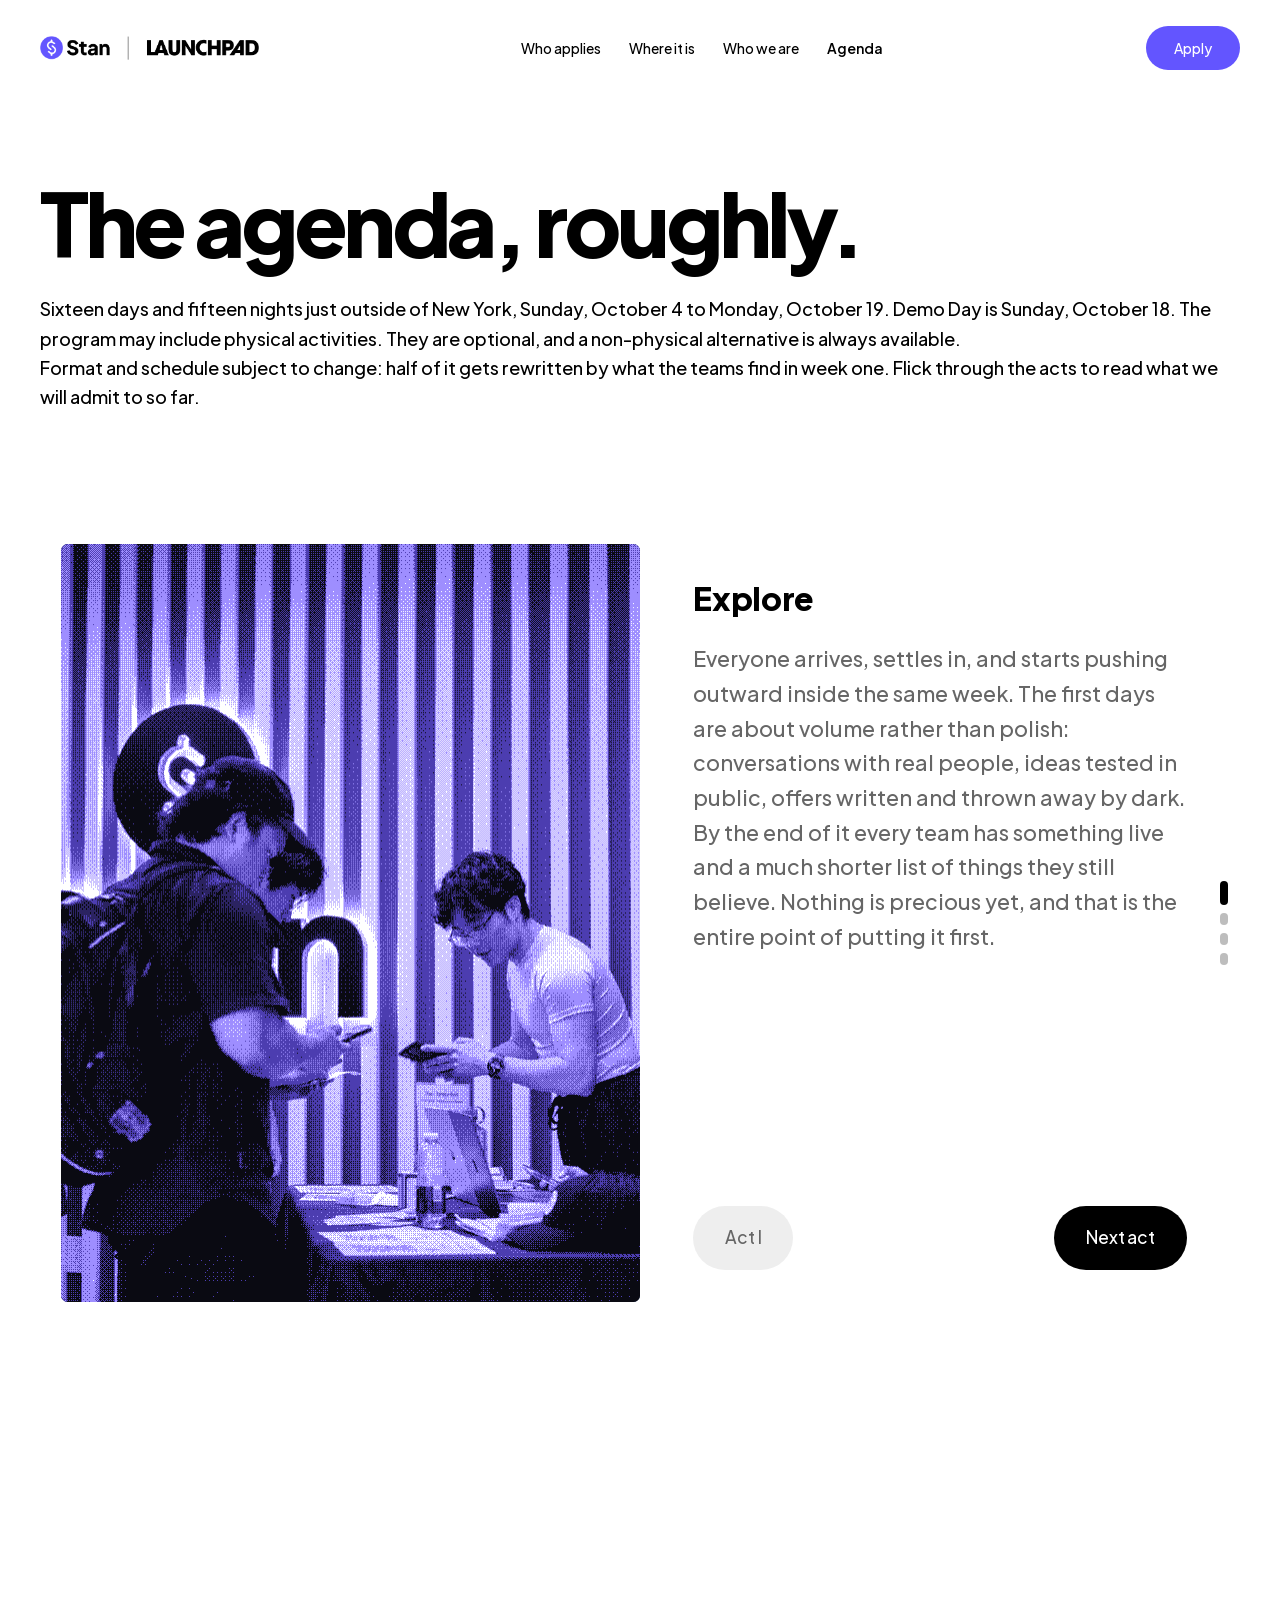
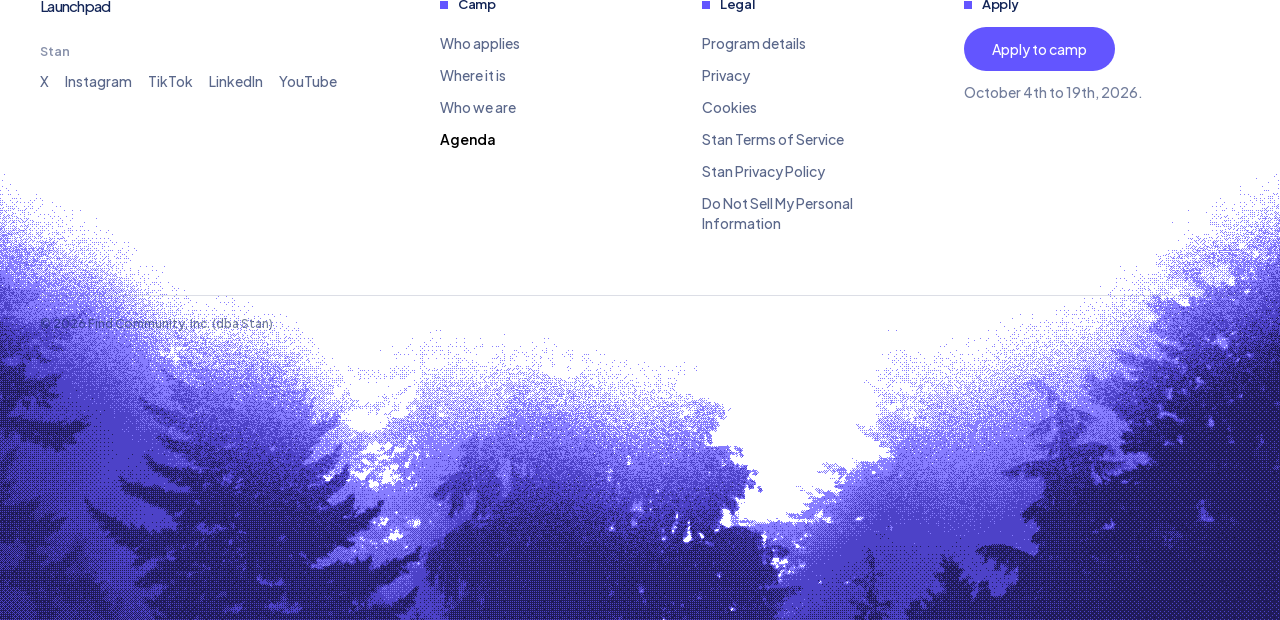
==== commit 3e4e675c: "Move mirrored Next.js assets out of the immutable path Vercel verifies that files under /_next/stati" ====
--- a/agenda.html
+++ b/agenda.html
@@ -1 +1 @@
-<!DOCTYPE html><html data-dpl-id="dpl_w3NKNGjgQrKzwMNruwuWd6oCX3E9" lang="en" class="big_shoulders_7123ae34-module__k79pjW__variable instrument_sans_18e3504e-module__yVm6gW__variable h-full antialiased"><head><meta charSet="utf-8"/><meta name="viewport" content="width=device-width, initial-scale=1"/><link rel="preload" href="/_next/static/immutable/media/797e433ab948586e-s.p.1v5bejj26fx9h.woff2" as="font" crossorigin="" type="font/woff2"/><link rel="preload" href="/_next/static/immutable/media/MatrixSansPrint_Regular-s.p.2ckcxrzie5m3n.otf" as="font" crossorigin="" type="font/otf"/><link rel="preload" href="/_next/static/immutable/media/MatrixSansVideo_Regular-s.p.41-9n1qrm0-6z.otf" as="font" crossorigin="" type="font/otf"/><link rel="preload" href="/_next/static/immutable/media/caa3a2e1cccd8315-s.p.0zr6hhvz-h9nw.woff2" as="font" crossorigin="" type="font/woff2"/><link rel="preload" href="/_next/static/immutable/media/f06bf9da926bae75-s.p.3uuun_-7zsf1g.woff2" as="font" crossorigin="" type="font/woff2"/><link rel="preload" href="/_next/static/immutable/media/f99c309598d4ef8a.p.2v-hvpha9wp8q.woff2" as="font" crossorigin="" type="font/woff2"/><link rel="preload" href="/_next/static/immutable/media/fba5a26ea33df6a3-s.p.08ssgmy_tb90r.woff2" as="font" crossorigin="" type="font/woff2"/><link rel="preload" as="image" imageSrcSet="/brand/stan-x-launchpad-lockup.png 32w, /brand/stan-x-launchpad-lockup.png 48w, /brand/stan-x-launchpad-lockup.png 64w, /brand/stan-x-launchpad-lockup.png 96w, /brand/stan-x-launchpad-lockup.png 128w, /brand/stan-x-launchpad-lockup.png 256w, /brand/stan-x-launchpad-lockup.png 384w, /brand/stan-x-launchpad-lockup.png 640w, /brand/stan-x-launchpad-lockup.png 750w, /brand/stan-x-launchpad-lockup.png 828w, /brand/stan-x-launchpad-lockup.png 1080w, /brand/stan-x-launchpad-lockup.png 1200w, /brand/stan-x-launchpad-lockup.png 1920w, /brand/stan-x-launchpad-lockup.png 2048w, /brand/stan-x-launchpad-lockup.png 3840w" imageSizes="(max-width: 768px) 146px, 219px"/><link rel="preload" as="image" href="/img-dither/agenda-checkin.png"/><link rel="preload" as="image" href="/img-dither/agenda-standing.png"/><link rel="preload" as="image" href="/img-dither/agenda-waterside.png"/><link rel="preload" as="image" href="/img-dither/agenda-circle.png"/><link rel="stylesheet" href="/_next/static/immutable/chunks/0337t9v20k-di.css" data-precedence="next"/><link rel="stylesheet" href="/_next/static/immutable/chunks/35wfv2cy29n3b.css" data-precedence="next"/><link rel="stylesheet" href="/_next/static/immutable/chunks/0l64sxbr0guh1.css" data-precedence="next"/><link rel="preload" as="script" fetchPriority="low" href="/_next/static/immutable/chunks/14p8_oqciff0p.js"/><script src="/_next/static/immutable/chunks/0ws7t_wz4dvp7.js" async=""></script><script src="/_next/static/immutable/chunks/2hbr1fp0o27in.js" async=""></script><script src="/_next/static/immutable/chunks/0qmpwqu9johly.js" async=""></script><script src="/_next/static/immutable/chunks/turbopack-09f51ytv3olvr.js" async=""></script><script src="/_next/static/immutable/chunks/1i6vnvxz198wi.js" async="" crossorigin=""></script><script src="/_next/static/immutable/chunks/2corl6wyj4669.js" async="" crossorigin=""></script><script src="/_next/static/immutable/chunks/06rfbqe8m_7ta.js" async="" crossorigin=""></script><script src="/_next/static/immutable/chunks/2k6axtzk1phra.js" async="" crossorigin=""></script><script src="/_next/static/immutable/chunks/278i-8izzp032.js" async="" crossorigin=""></script><meta name="theme-color" content="#ffffff"/><title>Agenda | Launchpad</title><meta name="description" content="Four acts across sixteen days and fifteen nights just outside of New York. Broad strokes only; format and schedule subject to change."/><meta property="og:title" content="Launchpad | Stan"/><meta property="og:description" content="A select group of founders. 16 days just outside of New York. Pitch day in front of investors. Filmed as a show."/><meta property="og:image" content="https://launchpad.stan.store/opengraph-image?b1ca2290e41fe62f"/><meta property="og:image:type" content="image/png"/><meta property="og:image:width" content="1200"/><meta property="og:image:height" content="630"/><meta property="og:image:alt" content="Stan | Launchpad"/><meta property="og:type" content="website"/><meta name="twitter:card" content="summary_large_image"/><meta name="twitter:title" content="Launchpad | Stan"/><meta name="twitter:description" content="A select group of founders. 16 days just outside of New York. Pitch day in front of investors. Filmed as a show."/><meta name="twitter:image" content="https://launchpad.stan.store/twitter-image?b1ca2290e41fe62f"/><meta name="twitter:image:alt" content="Stan | Launchpad"/><meta name="twitter:image:type" content="image/png"/><meta name="twitter:image:width" content="1200"/><meta name="twitter:image:height" content="630"/><link rel="icon" href="/favicon.ico?favicon.1k5qqw3w7i-nu.ico" sizes="64x64" type="image/x-icon"/><link rel="icon" href="/icon.svg?icon.11mrahgpxj4tj.svg" sizes="any" type="image/svg+xml"/><link rel="apple-touch-icon" href="/apple-icon.png?apple-icon.2nsbq48vrk_hy.png" sizes="180x180" type="image/png"/><meta name="next-size-adjust" content=""/><noscript><style>[data-rv],.stagger>span{opacity:1!important;transform:none!important;clip-path:none!important;filter:none!important}#run{height:auto!important}.typefill,.typefill span span{color:#142658!important}#run>div{position:static!important;height:auto!important;overflow:visible!important}.beat{position:relative!important;opacity:1!important;transform:none!important;padding-block:5rem}</style></noscript><script src="/_next/static/immutable/chunks/0c0hxoamwjsbw.js" noModule=""></script></head><body class="min-h-full"><div hidden=""><!--$--><!--/$--></div><main class="v1 plus_jakarta_sans_903079d0-module__AyqIMG__variable min-h-screen"><header class="bg-[#ffffff] pt-3 md:pt-5"><div class="mx-auto max-w-7xl px-6 md:px-10 flex h-14 items-center justify-between gap-6"><a class="py-3 transition-opacity hover:opacity-70" data-no-dither="true" href="/"><img alt="Launchpad, by Stan" width="1367" height="150" decoding="async" data-nimg="1" class="h-4 w-auto md:h-6" style="color:transparent" sizes="(max-width: 768px) 146px, 219px" srcSet="/brand/stan-x-launchpad-lockup.png 32w, /brand/stan-x-launchpad-lockup.png 48w, /brand/stan-x-launchpad-lockup.png 64w, /brand/stan-x-launchpad-lockup.png 96w, /brand/stan-x-launchpad-lockup.png 128w, /brand/stan-x-launchpad-lockup.png 256w, /brand/stan-x-launchpad-lockup.png 384w, /brand/stan-x-launchpad-lockup.png 640w, /brand/stan-x-launchpad-lockup.png 750w, /brand/stan-x-launchpad-lockup.png 828w, /brand/stan-x-launchpad-lockup.png 1080w, /brand/stan-x-launchpad-lockup.png 1200w, /brand/stan-x-launchpad-lockup.png 1920w, /brand/stan-x-launchpad-lockup.png 2048w, /brand/stan-x-launchpad-lockup.png 3840w" src="/brand/stan-x-launchpad-lockup.png"/></a><nav class="hidden items-center gap-7 md:flex"><a class="py-4 text-sm font-medium text-black transition-opacity hover:opacity-70" href="/who">Who applies</a><a class="py-4 text-sm font-medium text-black transition-opacity hover:opacity-70" href="/where">Where it is</a><a class="py-4 text-sm font-medium text-black transition-opacity hover:opacity-70" href="/stan">Who we are</a><a aria-current="page" class="py-4 text-sm font-medium text-black transition-opacity hover:opacity-70 font-semibold" href="/agenda">Agenda</a></nav><div class="flex items-center gap-2 md:gap-0"><div class="hidden min-[380px]:block"><a href="/apply" class="inline-flex min-h-11 w-fit shrink-0 items-center justify-center rounded-[90px] bg-[#6355ff] px-7 py-3 text-sm font-medium text-[#ffffff] transition-colors hover:bg-[#5200ff]">Apply</a></div><div class="contents"><div class="contents"><button type="button" aria-label="Open menu" aria-expanded="false" aria-controls="mobile-menu" class="-mr-2 grid size-11 shrink-0 place-items-center md:hidden"><span class="burger" aria-hidden="true"><span class="burger__bar"></span><span class="burger__bar"></span><span class="burger__bar"></span></span></button></div></div></div></div></header><section class="mx-auto max-w-7xl px-6 md:px-10 pt-16 pb-16 md:pt-28 md:pb-28"><div class="@container"><h1 class="font-display stagger stagger--blur whitespace-nowrap text-[min(5.5rem,10cqw)] leading-[0.8] tracking-[-0.05em]"><span>The</span> <span>agenda,</span> <span>roughly.</span></h1></div><p class="mt-7 text-base leading-relaxed text-black md:mt-9 md:text-lg" data-rv="soft" style="--d:420ms">Sixteen days and fifteen nights <!-- -->just outside of New York<!-- -->, <!-- -->Sunday, October 4<!-- --> to <!-- -->Monday, October 19<!-- -->. Demo Day is <!-- -->Sunday, October 18<!-- -->. The program may include physical activities. They are optional, and a non-physical alternative is always available.<br/>Format and schedule subject to change: half of it gets rewritten by what the teams find in week one. Flick through the acts to read what we will admit to so far.</p></section><section id="acts" class="mx-auto max-w-7xl px-6 md:px-10 pb-16 md:pb-24" data-rv="soft"><div class="actdeck-rail"><div class="actdeck-pin" style="position:static"><div class="actdeck" style="--k:1"><div class="actdeck__stage" style="height:600px"><div class="actdeck__stack" style="width:900px;height:600px;zoom:1;left:50%;transform:translateX(-50%)"><article class="actdeck__card" style="height:600px;z-index:4;opacity:1;transform:translateY(0px) scale(1)"><div class="actdeck__media" data-no-dither="true"><img src="/img-dither/agenda-checkin.png" alt="" width="579" height="757" decoding="async" class="absolute inset-0 h-full w-full object-cover"/></div><div class="actdeck__body"><div><h2 class="actdeck__title font-display">Explore</h2><p class="actdeck__copy">Everyone arrives, settles in, and starts pushing outward inside the same week. The first days are about volume rather than polish: conversations with real people, ideas tested in public, offers written and thrown away by dark. By the end of it every team has something live and a much shorter list of things they still believe. Nothing is precious yet, and that is the entire point of putting it first.</p></div><div class="actdeck__foot"><span class="actdeck__pill">Act I</span><button type="button" class="actdeck__cta">Next act</button></div></div></article><article class="actdeck__card" inert="" style="height:600px;z-index:3;opacity:1;transform:translateY(-33.65px) scale(0.9231)"><div class="actdeck__media" data-no-dither="true"><img src="/img-dither/agenda-standing.png" alt="" width="579" height="757" decoding="async" class="absolute inset-0 h-full w-full object-cover"/></div><div class="actdeck__body"><div><h2 class="actdeck__title font-display">Create</h2><p class="actdeck__copy">Whatever got a reaction becomes the only thing anyone touches. Teams cut the rest and spend the longest uninterrupted build blocks of the fortnight turning a signal into something a stranger would pay for. The story gets rewritten to match, because most of what sounded good in week one does not survive contact with an actual customer.</p></div><div class="actdeck__foot"><span class="actdeck__pill">Act II</span><button type="button" class="actdeck__cta">Next act</button></div></div></article><article class="actdeck__card" inert="" style="height:600px;z-index:2;opacity:1;transform:translateY(-67.3px) scale(0.8462000000000001)"><div class="actdeck__media" data-no-dither="true"><img src="/img-dither/agenda-waterside.png" alt="" width="579" height="757" decoding="async" class="absolute inset-0 h-full w-full object-cover"/></div><div class="actdeck__body"><div><h2 class="actdeck__title font-display">Sell</h2><p class="actdeck__copy">A number goes on it, well before anybody feels ready to ask for one. Outbound starts in earnest and first revenue tends to land somewhere in this stretch, rarely from the customer the team had in mind. Whatever the market breaks gets repaired in the open that same week, on camera, with everyone else watching.</p></div><div class="actdeck__foot"><span class="actdeck__pill">Act III</span><button type="button" class="actdeck__cta">Next act</button></div></div></article><article class="actdeck__card" inert="" style="height:600px;z-index:1;opacity:1;transform:translateY(-100.94999999999999px) scale(0.7693)"><div class="actdeck__media" data-no-dither="true"><img src="/img-dither/agenda-circle.png" alt="" width="579" height="757" decoding="async" class="absolute inset-0 h-full w-full object-cover"/></div><div class="actdeck__body"><div><h2 class="actdeck__title font-display">Ship</h2><p class="actdeck__copy">Everything narrows. Distribution past the first easy customers, then rehearsal, where the pitch gets said out loud twice and cut in half. The last full day is one room, investors in it, one shot each and the cameras still running. In the morning the vans leave and you go home with whatever you built.</p></div><div class="actdeck__foot"><span class="actdeck__pill">Act IV</span><button type="button" class="actdeck__cta">Next act</button></div></div></article></div></div><div class="actdeck__dots" role="tablist" aria-orientation="vertical" aria-label="The four acts"><button type="button" role="tab" aria-selected="true" aria-label="Act I, Explore" class="actdeck__dot" data-on=""></button><button type="button" role="tab" aria-selected="false" aria-label="Act II, Create" class="actdeck__dot"></button><button type="button" role="tab" aria-selected="false" aria-label="Act III, Sell" class="actdeck__dot"></button><button type="button" role="tab" aria-selected="false" aria-label="Act IV, Ship" class="actdeck__dot"></button></div></div></div></div></section><div data-apply-dock-stop="true"><section class="relative overflow-hidden text-[#142658]" style="background-color:#ffffff"><canvas aria-hidden="true" class="pointer-events-none absolute inset-0 h-full w-full [image-rendering:pixelated]"></canvas><div class="relative"><div class="mx-auto max-w-7xl px-6 md:px-10 pt-16 md:pt-24"><div class="grid grid-cols-2 gap-x-5 gap-y-9 lg:grid-cols-[1.6fr_1fr_1fr_1.2fr] lg:gap-8"><div class="contents lg:order-1 lg:block"><div class="order-1 col-span-2 lg:col-span-1"><p class="text-[15px] font-medium tracking-[-0.05em]">Launchpad</p></div><div class="order-5 col-span-2 lg:col-span-1 lg:mt-6"><p class="text-[13px] font-semibold text-[#142658]/50">Stan</p><nav class="mt-1 flex flex-wrap items-center gap-x-4 gap-y-0"><a href="https://twitter.com/stanforcreators" target="_blank" rel="noopener noreferrer" class="block py-1.5 text-sm text-[#142658]/70 transition-colors hover:text-[#142658]">X</a><a href="https://www.instagram.com/stanforcreators" target="_blank" rel="noopener noreferrer" class="block py-1.5 text-sm text-[#142658]/70 transition-colors hover:text-[#142658]">Instagram</a><a href="https://www.tiktok.com/@stanforcreators" target="_blank" rel="noopener noreferrer" class="block py-1.5 text-sm text-[#142658]/70 transition-colors hover:text-[#142658]">TikTok</a><a href="https://www.linkedin.com/company/stanwithme" target="_blank" rel="noopener noreferrer" class="block py-1.5 text-sm text-[#142658]/70 transition-colors hover:text-[#142658]">LinkedIn</a><a href="https://www.youtube.com/channel/UCQ1wox_PP5Lds__fQdy6NvQ" target="_blank" rel="noopener noreferrer" class="block py-1.5 text-sm text-[#142658]/70 transition-colors hover:text-[#142658]">YouTube</a></nav></div></div><div class="order-2 col-span-2 lg:order-4 lg:col-span-1"><p class="mb-3 flex items-center gap-2.5 text-[13px] font-semibold tracking-[-0.02em]"><span aria-hidden="true" class="size-2 shrink-0 bg-[#6355ff]"></span>Apply</p><a href="/apply" class="inline-flex min-h-11 w-fit shrink-0 items-center justify-center rounded-[90px] bg-[#6355ff] px-7 py-3 text-sm font-medium text-[#ffffff] transition-colors hover:bg-[#5200ff]">Apply to camp</a><p class="mt-3 max-w-[26ch] text-sm leading-snug text-[#142658]/60">October 4th to 19th<!-- -->, <!-- -->2026<!-- -->.</p></div><div class="order-3 lg:order-2"><p class="mb-3 flex items-center gap-2.5 text-[13px] font-semibold tracking-[-0.02em]"><span aria-hidden="true" class="size-2 shrink-0 bg-[#6355ff]"></span>Camp</p><nav><a class="block py-1.5 text-sm text-[#142658]/70 transition-colors hover:text-[#142658]" href="/who">Who applies</a><a class="block py-1.5 text-sm text-[#142658]/70 transition-colors hover:text-[#142658]" href="/where">Where it is</a><a class="block py-1.5 text-sm text-[#142658]/70 transition-colors hover:text-[#142658]" href="/stan">Who we are</a><a aria-current="page" class="block py-1.5 text-sm text-[#142658]/70 transition-colors hover:text-[#142658] font-semibold text-black" href="/agenda">Agenda</a></nav></div><div class="order-4 lg:order-3"><p class="mb-3 flex items-center gap-2.5 text-[13px] font-semibold tracking-[-0.02em]"><span aria-hidden="true" class="size-2 shrink-0 bg-[#6355ff]"></span>Legal</p><nav><a class="block py-1.5 text-sm text-[#142658]/70 transition-colors hover:text-[#142658]" href="/legal/terms">Program details</a><a class="block py-1.5 text-sm text-[#142658]/70 transition-colors hover:text-[#142658]" href="/legal/privacy">Privacy</a><a class="block py-1.5 text-sm text-[#142658]/70 transition-colors hover:text-[#142658]" href="/legal/cookies">Cookies</a><a href="https://assets.stanwith.me/legal/terms-of-service.pdf" target="_blank" rel="noopener noreferrer" class="block py-1.5 text-sm text-[#142658]/70 transition-colors hover:text-[#142658]">Stan Terms of Service</a><a href="https://assets.stanwith.me/legal/privacy-policy.pdf" target="_blank" rel="noopener noreferrer" class="block py-1.5 text-sm text-[#142658]/70 transition-colors hover:text-[#142658]">Stan Privacy Policy</a><a href="mailto:friends@stanwith.me?subject=Do%20Not%20Sell%20My%20Personal%20Information" target="_blank" rel="noopener noreferrer" class="block py-1.5 text-sm text-[#142658]/70 transition-colors hover:text-[#142658]">Do Not Sell My Personal Information</a></nav></div></div><div class="mt-14 h-px bg-[#142658]/15"></div><div data-dither-clear="true" class="flex flex-wrap items-center justify-between gap-3 pt-5 text-xs text-[#142658]/60"><span>© <!-- -->2026<!-- --> Find Community, Inc. (dba Stan)</span></div></div><div class="h-[32vh] max-h-[380px] min-h-[200px]"></div></div></section></div><div class="apply-dock" inert="" aria-hidden="true"><div class="apply-dock__blur" aria-hidden="true"><i></i><i></i><i></i><i></i><i></i><i></i><i></i><i></i></div><div class="apply-dock__row"><a href="/apply" class="inline-flex min-h-11 w-fit shrink-0 items-center justify-center rounded-[90px] bg-[#6355ff] px-7 py-3 text-sm font-medium text-[#ffffff] transition-colors hover:bg-[#5200ff] apply-dock__btn gap-2">Apply to camp<span aria-hidden="true" class="text-base leading-none">→</span></a></div></div></main><!--$--><!--/$--><!--$!--><template data-dgst="BAILOUT_TO_CLIENT_SIDE_RENDERING"></template><!--/$--><script src="/_next/static/immutable/chunks/14p8_oqciff0p.js" id="_R_" async=""></script><script>(self.__next_f=self.__next_f||[]).push([0])</script><script>self.__next_f.push([1,"1:\"$Sreact.fragment\"\n3:I[46300,[\"/_next/static/immutable/chunks/1i6vnvxz198wi.js\"],\"DitherProvider\"]\n4:I[39756,[\"/_next/static/immutable/chunks/2corl6wyj4669.js\"],\"default\"]\n5:I[37457,[\"/_next/static/immutable/chunks/2corl6wyj4669.js\"],\"default\"]\n6:I[72893,[\"/_next/static/immutable/chunks/1i6vnvxz198wi.js\"],\"default\"]\n7:I[84051,[\"/_next/static/immutable/chunks/1i6vnvxz198wi.js\"],\"default\"]\n8:I[2355,[\"/_next/static/immutable/chunks/1i6vnvxz198wi.js\"],\"Analytics\"]\n9:I[56190,[\"/_next/static/immutable/chunks/1i6vnvxz198wi.js\",\"/_next/static/immutable/chunks/06rfbqe8m_7ta.js\",\"/_next/static/immutable/chunks/2k6axtzk1phra.js\",\"/_next/static/immutable/chunks/278i-8izzp032.js\"],\"default\"]\na:I[22016,[\"/_next/static/immutable/chunks/1i6vnvxz198wi.js\",\"/_next/static/immutable/chunks/06rfbqe8m_7ta.js\",\"/_next/static/immutable/chunks/2k6axtzk1phra.js\",\"/_next/static/immutable/chunks/278i-8izzp032.js\"],\"\"]\nb:I[5500,[\"/_next/static/immutable/chunks/1i6vnvxz198wi.js\",\"/_next/static/immutable/chunks/06rfbqe8m_7ta.js\",\"/_next/static/immutable/chunks/2k6axtzk1phra.js\",\"/_next/static/immutable/chunks/278i-8izzp032.js\"],\"Image\"]\nc:I[25832,[\"/_next/static/immutable/chunks/1i6vnvxz198wi.js\",\"/_next/static/immutable/chunks/06rfbqe8m_7ta.js\",\"/_next/static/immutable/chunks/2k6axtzk1phra.js\",\"/_next/static/immutable/chunks/278i-8izzp032.js\"],\"NavLink\"]\nd:I[79462,[\"/_next/static/immutable/chunks/1i6vnvxz198wi.js\",\"/_next/static/immutable/chunks/06rfbqe8m_7ta.js\",\"/_next/static/immutable/chunks/2k6axtzk1phra.js\",\"/_next/static/immutable/chunks/278i-8izzp032.js\"],\"default\"]\n19:I[68027,[\"/_next/static/immutable/chunks/1i6vnvxz198wi.js\"],\"default\",1]\n:HL[\"/_next/static/immutable/chunks/0337t9v20k-di.css\",\"style\"]\n:HL[\"/_next/static/immutable/chunks/35wfv2cy29n3b.css\",\"style\"]\n:HL[\"/_next/static/immutable/media/797e433ab948586e-s.p.1v5bejj26fx9h.woff2\",\"font\",{\"crossOrigin\":\"\",\"type\":\"font/woff2\"}]\n:HL[\"/_next/static/immutable/media/MatrixSansPrint_Regular-s.p.2ckcxrzie5m3n.otf\",\"font\",{\"crossOrigin\":\"\",\"type\":\"font/otf\"}]\n:HL[\"/_next/static/immutable/media/MatrixSansVideo_Regular-s.p.41-9n1qrm0-6z.otf\",\"font\",{\"crossOrigin\":\"\",\"type\":\"font/otf\"}]\n:HL[\"/_next/static/immutable/media/caa3a2e1cccd8315-s.p.0zr6hhvz-h9nw.woff2\",\"font\",{\"crossOrigin\":\"\",\"type\":\"font/woff2\"}]\n:HL[\"/_next/static/immutable/media/f06bf9da926bae75-s.p.3uuun_-7zsf1g.woff2\",\"font\",{\"crossOrigin\":\"\",\"type\":\"font/woff2\"}]\n:HL[\"/_next/static/immutable/media/f99c309598d4ef8a.p.2v-hvpha9wp8q.woff2\",\"font\",{\"crossOrigin\":\"\",\"type\":\"font/woff2\"}]\n:HL[\"/_next/static/immutable/media/fba5a26ea33df6a3-s.p.08ssgmy_tb90r.woff2\",\"font\",{\"crossOrigin\":\"\",\"type\":\"font/woff2\"}]\n:HL[\"/_next/static/immutable/chunks/0l64sxbr0guh1.css\",\"style\"]\n2:[\"$\",\"style\",null,{\"children\":\"[data-rv],.stagger\u003espan{opacity:1!important;transform:none!important;clip-path:none!important;filter:none!important}#run{height:auto!important}.typefill,.typefill span span{color:#142658!important}#run\u003ediv{position:static!important;height:auto!important;overflow:visible!important}.beat{position:relative!important;opacity:1!important;transform:none!important;padding-block:5rem}\"}]\n17:X\n0:{\"P\":null,\"c\":[\"\",\"agenda\"],\"q\":\"\",\"i\":false,\"f\":[[[\"\",{\"children\":[\"agenda\",{\"children\":[\"__PAGE__\",{},\"$undefined\",\"$undefined\",4608]},\"$undefined\",\"$undefined\",4608]},\"$undefined\",\"$undefined\",4624],[[\"$\",\"$1\",\"c\",{\"children\":[[[\"$\",\"link\",\"0\",{\"rel\":\"stylesheet\",\"href\":\"/_next/static/immutable/chunks/0337t9v20k-di.css\",\"precedence\":\"next\",\"crossOrigin\":\"$undefined\",\"nonce\":\"$undefined\"}],[\"$\",\"link\",\"1\",{\"rel\":\"stylesheet\",\"href\":\"/_next/static/immutable/chunks/35wfv2cy29n3b.css\",\"precedence\":\"next\",\"crossOrigin\":\"$undefined\",\"nonce\":\"$undefined\"}],[\"$\",\"script\",\"script-0\",{\"src\":\"/_next/static/immutable/chunks/1i6vnvxz198wi.js\",\"async\":true,\"nonce\":\"$undefined\"}]],[\"$\",\"html\",null,{\"lang\":\"en\",\"className\":\"big_shoulders_7123ae34-module__k79pjW__variable instrument_sans_18e3504e-module__yVm6gW__variable h-full antialiased\",\"children\":[[\"$\",\"head\",null,{\"children\":[\"$\",\"noscript\",null,{\"children\":\"$2\"}]}],[\"$\",\"body\",null,{\"className\":\"min-h-full\",\"children\":[[\"$\",\"$L3\",null,{\"children\":[[\"$\",\"$L4\",null,{\"parallelRouterKey\":\"children\",\"error\":\"$undefined\",\"errorStyles\":\"$undefined\",\"errorScripts\":\"$undefined\",\"template\":[\"$\",\"$L5\",null,{}],\"templateStyles\":\"$undefined\",\"templateScripts\":\"$undefined\",\"notFound\":[[[\"$\",\"title\",null,{\"children\":\"404: This page could not be found.\"}],[\"$\",\"div\",null,{\"style\":{\"fontFamily\":\"system-ui,\\\"Segoe UI\\\",Roboto,Helvetica,Arial,sans-serif,\\\"Apple Color Emoji\\\",\\\"Segoe UI Emoji\\\"\",\"height\":\"100vh\",\"textAlign\":\"center\",\"display\":\"flex\",\"flexDirection\":\"column\",\"alignItems\":\"center\",\"justifyContent\":\"center\"},\"children\":[\"$\",\"div\",null,{\"children\":[[\"$\",\"style\",null,{\"dangerouslySetInnerHTML\":{\"__html\":\"body{color:#000;background:#fff;margin:0}.next-error-h1{border-right:1px solid rgba(0,0,0,.3)}@media (prefers-color-scheme:dark){body{color:#fff;background:#000}.next-error-h1{border-right:1px solid rgba(255,255,255,.3)}}\"}}],[\"$\",\"h1\",null,{\"className\":\"next-error-h1\",\"style\":{\"display\":\"inline-block\",\"margin\":\"0 20px 0 0\",\"padding\":\"0 23px 0 0\",\"fontSize\":24,\"fontWeight\":500,\"verticalAlign\":\"top\",\"lineHeight\":\"49px\"},\"children\":404}],[\"$\",\"div\",null,{\"style\":{\"display\":\"inline-block\"},\"children\":[\"$\",\"h2\",null,{\"style\":{\"fontSize\":14,\"fontWeight\":400,\"lineHeight\":\"49px\",\"margin\":0},\"children\":\"This page could not be found.\"}]}]]}]}]],[]],\"forbidden\":\"$undefined\",\"unauthorized\":\"$undefined\"}],[\"$\",\"$L6\",null,{}]]}],[\"$\",\"$L7\",null,{}],[\"$\",\"$L8\",null,{}]]}]]}]]}],{\"children\":[[\"$\",\"$1\",\"c\",{\"children\":[null,[\"$\",\"$L4\",null,{\"parallelRouterKey\":\"children\",\"error\":\"$undefined\",\"errorStyles\":\"$undefined\",\"errorScripts\":\"$undefined\",\"template\":[\"$\",\"$L5\",null,{}],\"templateStyles\":\"$undefined\",\"templateScripts\":\"$undefined\",\"notFound\":\"$undefined\",\"forbidden\":\"$undefined\",\"unauthorized\":\"$undefined\"}]]}],{\"children\":[[\"$\",\"$1\",\"c\",{\"children\":[[\"$\",\"main\",null,{\"className\":\"v1 plus_jakarta_sans_903079d0-module__AyqIMG__variable min-h-screen\",\"children\":[[\"$\",\"$L9\",null,{}],[\"$\",\"header\",null,{\"className\":\"bg-[#ffffff] pt-3 md:pt-5\",\"children\":[\"$\",\"div\",null,{\"className\":\"mx-auto max-w-7xl px-6 md:px-10 flex h-14 items-center justify-between gap-6\",\"children\":[[\"$\",\"$La\",null,{\"href\":\"/\",\"className\":\"py-3 transition-opacity hover:opacity-70\",\"data-no-dither\":true,\"children\":[\"$\",\"$Lb\",null,{\"src\":\"/brand/stan-x-launchpad-lockup.png\",\"alt\":\"Launchpad, by Stan\",\"width\":1367,\"height\":150,\"priority\":true,\"sizes\":\"(max-width: 768px) 146px, 219px\",\"className\":\"h-4 w-auto md:h-6\"}]}],[\"$\",\"nav\",null,{\"className\":\"hidden items-center gap-7 md:flex\",\"children\":[[\"$\",\"$Lc\",\"Who applies\",{\"href\":\"/who\",\"label\":\"Who applies\",\"className\":\"py-4 text-sm font-medium text-black transition-opacity hover:opacity-70\",\"activeClassName\":\"font-semibold\"}],[\"$\",\"$Lc\",\"Where it is\",{\"href\":\"/where\",\"label\":\"Where it is\",\"className\":\"py-4 text-sm font-medium text-black transition-opacity hover:opacity-70\",\"activeClassName\":\"font-semibold\"}],[\"$\",\"$Lc\",\"Who we are\",{\"href\":\"/stan\",\"label\":\"Who we are\",\"className\":\"py-4 text-sm font-medium text-black transition-opacity hover:opacity-70\",\"activeClassName\":\"font-semibold\"}],[\"$\",\"$Lc\",\"Agenda\",{\"href\":\"/agenda\",\"label\":\"Agenda\",\"className\":\"py-4 text-sm font-medium text-black transition-opacity hover:opacity-70\",\"activeClassName\":\"font-semibold\"}]]}],[\"$\",\"div\",null,{\"className\":\"flex items-center gap-2 md:gap-0\",\"children\":[[\"$\",\"div\",null,{\"className\":\"hidden min-[380px]:block\",\"children\":[\"$\",\"a\",null,{\"href\":\"/apply\",\"className\":\"inline-flex min-h-11 w-fit shrink-0 items-center justify-center rounded-[90px] bg-[#6355ff] px-7 py-3 text-sm font-medium text-[#ffffff] transition-colors hover:bg-[#5200ff]\",\"children\":\"Apply\"}]}],[\"$\",\"$Ld\",null,{\"items\":[[\"Who applies\",\"/who\"],[\"Where it is\",\"/where\"],[\"Who we are\",\"/stan\"],[\"Agenda\",\"/agenda\"]]}]]}]]}]}],\"$Le\",\"$Lf\",\"$L10\",\"$L11\"]}],[\"$L12\",\"$L13\",\"$L14\",\"$L15\"],\"$L16\"]}],{},null,false,null]},null,false,\"$17\"]},null,false,null],\"$L18\",false]],\"m\":\"$undefined\",\"G\":[\"$19\",[\"$L1a\",\"$L1b\"]],\"S\":true,\"h\":null,\"r\":\"$undefined\",\"s\":\"$undefined\",\"a\":\"$undefined\",\"l\":\"$undefined\",\"p\":\"$undefined\",\"d\":\"$undefined\"}\n1c:I[65497,[\"/_next/static/immutable/chunks/1i6vnvxz198wi.js\",\"/_next/static/immutable/chunks/06rfbqe8m_7ta.js\",\"/_next/static/immutable/chunks/2k6axtzk1phra.js\",\"/_next/static/immutable/chunks/278i-8izzp032.js\"],\"default\"]\n1d:I[5270,[\"/_next/static/immutable/chunks/1i6vnvxz198wi.js\",\"/_next/static/immutable/chunks/06rfbqe8m_7ta.js\",\"/_next/static/immutable/chunks/2k6axtzk1phra.js\",\"/_next/static/immutable/chunks/278i-8izzp032.js\"],\"default\"]\n23:I[70598,[\"/_next/static/immutable/chunks/1i6vnvxz198wi.js\",\"/_next/static/immutable/chunks/06rfbqe8m_7ta.js\",\"/_next/static/immutable/chunks/2k6axtzk1phra.js\",\"/_next/static/immutable/chunks/278i-8izzp032.js\"],\"default\"]\n24:I[97367,[\"/_next/static/immutable/chunks/2corl6wyj4669.js\"],\"OutletBoundary\"]\n25:\"$Sreact.suspense\"\n27:I[97367,[\"/_next/static/immutable/chunks/2corl6wyj4669.js\"],\"ViewportBoundary\"]\n29:I[97367,[\"/_next/static/immutable/chunks/2corl6wyj4669.js\"],\"MetadataBoundary\"]\ne:[\"$\",\"section\",null,{\"className\":\"mx-auto max-w-7xl px-6 md:px-10 pt-16 pb-16 md:pt-28 md:pb-28\",\"children\":[[\"$\",\"div\",null,{\"className\":\"@container\",\"children\":[\"$\",\"h1\",null,{\"className\":\"font-display stagger stagger--blur whitespace-nowrap text-[min(5.5rem,10cqw)] leading-[0.8] tracking-[-0.05em]\",\"children\":[[\"$\",\"span\",null,{\"children\":\"The\"}],\" \",[\"$\",\"span\",null,{\"children\":\"agenda,\"}],\" \",[\"$\",\"span\",null,{\"children\":\"roughly.\"}]]}]}],[\"$\",\"p\",null,{\"className\":\"mt-7 text-base leading-relaxed text-black md:mt-9 md:text-lg\",\"data-rv\":\"soft\",\"style\":{\"--d\":\"420ms\"},\"children\":[\"Sixteen days and fifteen nights \",\"just outside of New York\",\", \",\"Sunday, October 4\",\" to \",\"Monday, October 19\",\". Demo Day is \",\"Sunday, October 18\",\". The program may include physical activities. They are optional, and a non-physical alternative is always available.\",[\"$\",\"br\",null,{}],\"Format and schedule subject to change: half of it gets rewritten by what the teams find in week one. Flick through the acts to read what we will admit to so far.\"]}]]}]\nf:[\"$\",\"section\",null,{\"id\":\"acts\",\"className\":\"mx-auto max-w-7xl px-6 md:px-10 pb-16 md:pb-24\",\"data-rv\":\"soft\",\"children\":[\"$\",\"$L1c\",null,{\"cards\":[{\"label\":\"Act I\",\"name\":\"Explore\",\"src\":\"/img-dither/agenda-checkin.png\",\"body\":\"Everyone arrives, settles in, and starts pushing outward inside the same week. The first days are about volume rather than polish: conversations with real people, ideas tested in public, offers written and thrown away by dark. By the end of it every team has something live and a much shorter list of things they still believe. Nothing is precious yet, and that is the entire point of putting it first.\"},{\"label\":\"Act II\",\"name\":\"Create\",\"src\":\"/img-dither/agenda-standing.png\",\"body\":\"Whatever got a reaction becomes the only thing anyone touches. Teams cut the rest and spend the longest uninterrupted build blocks of the fortnight turning a signal into something a stranger would pay for. The story gets rewritten to match, because most of what sounded good in week one does not survive contact with an actual customer.\"},{\"label\":\"Act III\",\"name\":\"Sell\",\"src\":\"/img-dither/agenda-waterside.png\",\"body\":\"A number goes on it, well before anybody feels ready to ask for one. Outbound starts in earnest and first revenue tends to land somewhere in this stretch, rarely from the customer the team had in mind. Whatever the market breaks gets repaired in the open that same week, on camera, with everyone else watching.\"},{\"label\":\"Act IV\",\"name\":\"Ship\",\"src\":\"/img-dither/agenda-circle.png\",\"body\":\"Everything narrows. Distribution past the first easy customers, then rehearsal, where the pitch gets said out loud twice and cut in half. The last full day is one room, investors in it, one shot each and the cameras still running. In the morning the vans leave and you go home with whatever you built.\"}]}]}]\n10:[\"$\",\"div\",null,{\"data-apply-dock-stop\":true,\"children\":[\"$\",\"$L1d\",null,{\"src\":\"/img/woods.jpg\",\"className\":\"text-[#142658]\",\"tune\":{\"paper\":\"#ffffff\",\"horizon\":0.58,\"soften\":0.3,\"edgeRise\":0.3,\"zoom\":1.45,\"offsetX\":0,\"offsetY\":0.15,\"sway\":1,\"foliage\":0,\"hoverSize\":0},\"tuneNarrow\":{\"cell\":2,\"zoom\":0.37,\"offsetX\":0,\"offsetY\":0.6,\"soften\":0.05,\"edgeRise\":0,\"sway\":0,\"brightness\":1.1,\"midpoint\":0.04,\"contrast\":1.05},\"children\":[[\"$\",\"div\",null,{\"className\":\"mx-auto max-w-7xl px-6 md:px-10 pt-16 md:pt-24\",\"children\":[[\"$\",\"div\",null,{\"className\":\"grid grid-cols-2 gap-x-5 gap-y-9 lg:grid-cols-[1.6fr_1fr_1fr_1.2fr] lg:gap-8\",\"children\":[[\"$\",\"div\",null,{\"className\":\"contents lg:order-1 lg:block\",\"children\":[[\"$\",\"div\",null,{\"className\":\"order-1 col-span-2 lg:col-span-1\",\"children\":[\"$\",\"p\",null,{\"className\":\"text-[15px] font-medium tracking-[-0.05em]\",\"children\":\"Launchpad\"}]}],[\"$\",\"div\",null,{\"className\":\"order-5 col-span-2 lg:col-span-1 lg:mt-6\",\"children\":[[\"$\",\"p\",null,{\"className\":\"text-[13px] font-semibold text-[#142658]/50\",\"children\":\"Stan\"}],[\"$\",\"nav\",null,{\"className\":\"mt-1 flex flex-wrap items-center gap-x-4 gap-y-0\",\"children\":[[\"$\",\"a\",\"X\",{\"href\":\"https://twitter.com/stanforcreators\",\"target\":\"_blank\",\"rel\":\"noopener noreferrer\",\"className\":\"block py-1.5 text-sm text-[#142658]/70 transition-colors hover:text-[#142658]\",\"children\":\"X\"}],[\"$\",\"a\",\"Instagram\",{\"href\":\"https://www.instagram.com/stanforcreators\",\"target\":\"_blank\",\"rel\":\"noopener noreferrer\",\"className\":\"block py-1.5 text-sm text-[#142658]/70 transition-colors hover:text-[#142658]\",\"children\":\"Instagram\"}],[\"$\",\"a\",\"TikTok\",{\"href\":\"https://www.tiktok.com/@stanforcreators\",\"target\":\"_blank\",\"rel\":\"noopener noreferrer\",\"className\":\"block py-1.5 text-sm text-[#142658]/70 transition-colors hover:text-[#142658]\",\"children\":\"TikTok\"}],[\"$\",\"a\",\"LinkedIn\",{\"href\":\"https://www.linkedin.com/company/stanwithme\",\"target\":\"_blank\",\"rel\":\"noopener noreferrer\",\"className\":\"block py-1.5 text-sm text-[#142658]/70 transition-colors hover:text-[#142658]\",\"children\":\"LinkedIn\"}],[\"$\",\"a\",\"YouTube\",{\"href\":\"https://www.youtube.com/channel/UCQ1wox_PP5Lds__fQdy6NvQ\",\"target\":\"_blank\",\"rel\":\"noopener noreferrer\",\"className\":\"block py-1.5 text-sm text-[#142658]/70 transition-colors hover:text-[#142658]\",\"children\":\"YouTube\"}]]}]]}]]}],[\"$\",\"div\",null,{\"className\":\"order-2 col-span-2 lg:order-4 lg:col-span-1\",\"children\":[[\"$\",\"p\",null,{\"className\":\"mb-3 flex items-center gap-2.5 text-[13px] font-semibold tracking-[-0.02em]\",\"children\":[[\"$\",\"span\",null,{\"aria-hidden\":true,\"className\":\"size-2 shrink-0 bg-[#6355ff]\"}],\"Apply\"]}],[\"$\",\"a\",null,{\"href\":\"/apply\",\"className\":\"inline-flex min-h-11 w-fit shrink-0 items-center justify-center rounded-[90px] bg-[#6355ff] px-7 py-3 text-sm font-medium text-[#ffffff] transition-colors hover:bg-[#5200ff]\",\"children\":\"Apply to camp\"}],[\"$\",\"p\",null,{\"className\":\"mt-3 max-w-[26ch] text-sm leading-snug text-[#142658]/60\",\"children\":[\"October 4th to 19th\",\", \",2026,\".\"]}]]}],[\"$\",\"div\",null,{\"className\":\"order-3 lg:order-2\",\"children\":[[\"$\",\"p\",null,{\"className\":\"mb-3 flex items-center gap-2.5 text-[13px] font-semibold tracking-[-0.02em]\",\"children\":[[\"$\",\"span\",null,{\"aria-hidden\":true,\"className\":\"size-2 shrink-0 bg-[#6355ff]\"}],\"Camp\"]}],[\"$\",\"nav\",null,{\"children\":[[\"$\",\"$Lc\",\"Who applies\",{\"href\":\"/who\",\"label\":\"Who applies\",\"className\":\"block py-1.5 text-sm text-[#142658]/70 transition-colors hover:text-[#142658]\",\"activeClassName\":\"font-semibold text-black\"}],[\"$\",\"$Lc\",\"Where it is\",{\"href\":\"/where\",\"label\":\"Where it is\",\"className\":\"block py-1.5 text-sm text-[#142658]/70 transition-colors hover:text-[#142658]\",\"activeClassName\":\"font-semibold text-black\"}],[\"$\",\"$Lc\",\"Who we are\",{\"href\":\"/stan\",\"label\":\"Who we are\",\"className\":\"block py-1.5 text-sm text-[#142658]/70 transition-colors hover:text-[#142658]\",\"activeClassName\":\"font-semibold text-black\"}],[\"$\",\"$Lc\",\"Agenda\",{\"href\":\"/agenda\",\"label\":\"Agenda\",\"className\":\"block py-1.5 text-sm text-[#142658]/70 transition-colors hover:text-[#142658]\",\"activeClassName\":\"font-semibold text-black\"}]]}]]}],[\"$\",\"div\",null,{\"className\":\"order-4 lg:order-3\",\"children\":[\"$L1e\",\"$L1f\"]}]]}],\"$L20\",\"$L21\"]}],\"$L22\"]}]}]\n11:[\"$\",\"$L23\",null,{}]\n12:[\"$\",\"link\",\"0\",{\"rel\":\"stylesheet\",\"href\":\"/_next/static/immutable/chunks/0l64sxbr0guh1.css\",\"precedence\":\"next\",\"crossOrigin\":\"$undefined\",\"nonce\":\"$undefined\"}]\n13:[\"$\",\"script\",\"script-0\",{\"src\":\"/_next/static/immutable/chunks/06rfbqe8m_7ta.js\",\"async\":true,\"nonce\":\"$undefined\"}]\n14:[\"$\",\"script\",\"script-1\",{\"src\":\"/_next/static/immutable/chunks/2k6axtzk1phra.js\",\"async\":true,\"nonce\":\"$undefined\"}]\n15:[\"$\",\"script\",\"script-2\",{\"src\":\"/_next/static/immutable/chunks/278i-8izzp032.js\",\"async\":true,\"nonce\":\"$undefined\"}]\n16:[\"$\",\"$L24\",null,{\"children\":[\"$\",\"$25\",null,{\"name\":\"Next.MetadataOutlet\",\"children\":\"$@26\"}]}]\n18:[\"$\",\"$1\",\"h\",{\"children\":[null,[\"$\",\"$L27\",null,{\"children\":\"$L28\"}],[\"$\",\"div\",null,{\"hidden\":true,\"children\":[\"$\",\"$L29\",null,{\"children\":[\"$\",\"$25\",null,{\"name\":\"Next.Metadata\",\"children\":\"$L2a\"}]}]}],[\"$\",\"meta\",null,{\"name\":\"next-size-adjust\",\"content\":\"\"}]]}]\n1a:[\"$\",\"link\",\"0\",{\"rel\":\"stylesheet\",\"href\":\"/_next/static/immutable/chunks/0337t9v20k-di.css\",\"precedence\":\"next\",\"crossOrigin\":\"$undefined\",\"nonce\":\"$undefined\"}]\n1b:[\"$\",\"link\",\"1\",{\"rel\":\"stylesheet\",\"href\":\"/_next/static/immutable/chunks/35wfv2cy29n3b.css\",\"precedence\":\"next\",\"crossOrigin\":\"$undefined\",\"nonce\":\"$undefined\"}]\n17:C\n1e:[\"$\",\"p\",null,{\"className\":\"mb-3 flex items-center gap-2.5 text-[13px] font-semibold tracking-[-0.02em]\",\"children\":[[\"$\",\"span\",null,{\"aria-hidden\":true,\"className\":\"size-2 shrink-0 bg-[#6355ff]\"}],\"Legal\"]}]\n1f:[\"$\",\"nav\",null,{\"children\":[[\"$\",\"$La\",\"/legal/terms\",{\"href\":\"/legal/terms\",\"className\":\"block py-1.5 text-sm text-[#142658]/70 transition-colors hover:text-[#142658]\",\"children\":\"Program details\"}],[\"$\",\"$La\",\"/legal/privacy\",{\"href\":\"/legal/privacy\",\"className\":\"block py-1.5 text-sm text-[#142658]/70 transition-colors hover:text-[#142658]\",\"children\":\"Privacy\"}],[\"$\",\"$La\",\"/legal/cookies\",{\"href\":\"/legal/cookies\",\"className\":\"block py-1.5 text-sm text-[#142658]/70 transition-colors hover:text-[#142658]\",\"children\":\"Cookies\"}],[\"$\",\"a\",\"https://assets.stanwith.me/legal/terms-of-service.pdf\",{\"href\":\"https://assets.stanwith.me/legal/terms-of-service.pdf\",\"target\":\"_blank\",\"rel\":\"noopener noreferrer\",\"className\":\"block py-1.5 text-sm text-[#142658]/70 transition-colors hover:text-[#142658]\",\"children\":\"Stan Terms of Service\"}],[\"$\",\"a\",\"https://assets.stanwith.me/legal/privacy-policy.pdf\",{\"href\":\"https://assets.stanwith.me/legal/privacy-policy.pdf\",\"target\":\"_blank\",\"rel\":\"noopener noreferrer\",\"className\":\"block py-1.5 text-sm text-[#142658]/70 transition-colors hover:text-[#142658]\",\"children\":\"Stan Privacy Policy\"}],[\"$\",\"a\",\"mailto:friends@stanwith.me?subject=Do%20Not%20Sell%20My%20Personal%20Information\",{\"href\":\"mailto:friends@stanwith.me?subject=Do%20Not%20Sell%20My%20Personal%20Information\",\"target\":\"_blank\",\"rel\":\"noopener noreferrer\",\"className\":\"block py-1.5 text-sm text-[#142658]/70 transition-colors hover:text-[#142658]\",\"children\":\"Do Not Sell My Personal Information\"}]]}]\n20:[\"$\",\"div\",null,{\"className\":\"mt-14 h-px bg-[#142658]/15\"}]\n21:[\"$\",\"div\",null,{\"data-dither-clear\":true,\"className\":\"flex flex-wrap items-center justify-between gap-3 pt-5 text-xs text-[#142658]/60\",\"children\":[\"$\",\"span\",null,{\"children\":[\"© \",2026,\" Find Community, Inc. (dba Stan)\"]}]}]\n22:[\"$\",\"div\",null,{\"className\":\"h-[32vh] max-h-[380px] min-h-[200px]\"}]\n28:[[\"$\",\"meta\",\"0\",{\"charSet\":\"utf-8\"}],[\"$\",\"meta\",\"1\",{\"name\":\"viewport\",\"content\":\"width=device-width, initial-scale=1\"}],[\"$\",\"meta\",\"2\",{\"name\":\"theme-color\",\"content\":\"#ffffff\"}]]\n2b:I[27201,[\"/_next/static/immutable/chunks/2corl6wyj4669.js\"],\"IconMark\"]\n26:null\n2a:[[\"$\",\"title\",\"0\",{\"children\":\"Agenda | Launchpad\"}],[\"$\",\"meta\",\"1\",{\"name\":\"description\",\"content\":\"Four acts across sixteen days and fifteen nights just outside of New York. Broad strokes only; format and schedule subject to change.\"}],[\"$\",\"meta\",\"2\",{\"property\":\"og:title\",\"content\":\"Launchpad | Stan\"}],[\"$\",\"meta\",\"3\",{\"property\":\"og:description\",\"content\":\"A select group of founders. 16 days just outside of New York. Pitch day in front of investors. Filmed as a show.\"}],[\"$\",\"meta\",\"4\",{\"property\":\"og:image\",\"content\":\"https://launchpad.stan.store/opengraph-image?b1ca2290e41fe62f\"}],[\"$\",\"meta\",\"5\",{\"property\":\"og:image:type\",\"content\":\"image/png\"}],[\"$\",\"meta\",\"6\",{\"property\":\"og:image:width\",\"content\":\"1200\"}],[\"$\",\"meta\",\"7\",{\"property\":\"og:image:height\",\"content\":\"630\"}],[\"$\",\"meta\",\"8\",{\"property\":\"og:image:alt\",\"content\":\"Stan | Launchpad\"}],[\"$\",\"meta\",\"9\",{\"property\":\"og:type\",\"content\":\"website\"}],[\"$\",\"meta\",\"10\",{\"name\":\"twitter:card\",\"content\":\"summary_large_image\"}],[\"$\",\"meta\",\"11\",{\"name\":\"twitter:title\",\"content\":\"Launchpad | Stan\"}],[\"$\",\"meta\",\"12\",{\"name\":\"twitter:description\",\"content\":\"A select group of founders. 16 days just outside of New York. Pitch day in front of investors. Filmed as a show.\"}],[\"$\",\"meta\",\"13\",{\"name\":\"twitter:image\",\"content\":\"https://launchpad.stan.store/twitter-image?b1ca2290e41fe62f\"}],[\"$\",\"meta\",\"14\",{\"name\":\"twitter:image:alt\",\"content\":\"Stan | Launchpad\"}],[\"$\",\"meta\",\"15\",{\"name\":\"twitter:image:type\",\"content\":\"image/png\"}],[\"$\",\"meta\",\"16\",{\"name\":\"twitter:image:width\",\"content\":\"1200\"}],[\"$\",\"meta\",\"17\",{\"name\":\"twitter:image:height\",\"content\":\"630\"}],[\"$\",\"link\",\"18\",{\"rel\":\"icon\",\"href\":\"/favicon.ico?favicon.1k5qqw3w7i-nu.ico\",\"sizes\":\"64x64\",\"type\":\"image/x-icon\"}],[\"$\",\"link\",\"19\",{\"rel\":\"icon\",\"href\":\"/icon.svg?icon.11mrahgpxj4tj.svg\",\"sizes\":\"any\",\"type\":\"image/svg+xml\"}],[\"$\",\"link\",\"20\",{\"rel\":\"apple-touch-icon\",\"href\":\"/apple-icon.png?apple-icon.2nsbq48vrk_hy.png\",\"sizes\":\"180x180\",\"type\":\"image/png\"}],[\"$\",\"$L2b\",\"21\",{}]]\n"])</script></body></html>+<!DOCTYPE html><html data-dpl-id="dpl_w3NKNGjgQrKzwMNruwuWd6oCX3E9" lang="en" class="big_shoulders_7123ae34-module__k79pjW__variable instrument_sans_18e3504e-module__yVm6gW__variable h-full antialiased"><head><meta charSet="utf-8"/><meta name="viewport" content="width=device-width, initial-scale=1"/><link rel="preload" href="/_next/static/mirror/media/797e433ab948586e-s.p.1v5bejj26fx9h.woff2" as="font" crossorigin="" type="font/woff2"/><link rel="preload" href="/_next/static/mirror/media/MatrixSansPrint_Regular-s.p.2ckcxrzie5m3n.otf" as="font" crossorigin="" type="font/otf"/><link rel="preload" href="/_next/static/mirror/media/MatrixSansVideo_Regular-s.p.41-9n1qrm0-6z.otf" as="font" crossorigin="" type="font/otf"/><link rel="preload" href="/_next/static/mirror/media/caa3a2e1cccd8315-s.p.0zr6hhvz-h9nw.woff2" as="font" crossorigin="" type="font/woff2"/><link rel="preload" href="/_next/static/mirror/media/f06bf9da926bae75-s.p.3uuun_-7zsf1g.woff2" as="font" crossorigin="" type="font/woff2"/><link rel="preload" href="/_next/static/mirror/media/f99c309598d4ef8a.p.2v-hvpha9wp8q.woff2" as="font" crossorigin="" type="font/woff2"/><link rel="preload" href="/_next/static/mirror/media/fba5a26ea33df6a3-s.p.08ssgmy_tb90r.woff2" as="font" crossorigin="" type="font/woff2"/><link rel="preload" as="image" imageSrcSet="/brand/stan-x-launchpad-lockup.png 32w, /brand/stan-x-launchpad-lockup.png 48w, /brand/stan-x-launchpad-lockup.png 64w, /brand/stan-x-launchpad-lockup.png 96w, /brand/stan-x-launchpad-lockup.png 128w, /brand/stan-x-launchpad-lockup.png 256w, /brand/stan-x-launchpad-lockup.png 384w, /brand/stan-x-launchpad-lockup.png 640w, /brand/stan-x-launchpad-lockup.png 750w, /brand/stan-x-launchpad-lockup.png 828w, /brand/stan-x-launchpad-lockup.png 1080w, /brand/stan-x-launchpad-lockup.png 1200w, /brand/stan-x-launchpad-lockup.png 1920w, /brand/stan-x-launchpad-lockup.png 2048w, /brand/stan-x-launchpad-lockup.png 3840w" imageSizes="(max-width: 768px) 146px, 219px"/><link rel="preload" as="image" href="/img-dither/agenda-checkin.png"/><link rel="preload" as="image" href="/img-dither/agenda-standing.png"/><link rel="preload" as="image" href="/img-dither/agenda-waterside.png"/><link rel="preload" as="image" href="/img-dither/agenda-circle.png"/><link rel="stylesheet" href="/_next/static/mirror/chunks/0337t9v20k-di.css" data-precedence="next"/><link rel="stylesheet" href="/_next/static/mirror/chunks/35wfv2cy29n3b.css" data-precedence="next"/><link rel="stylesheet" href="/_next/static/mirror/chunks/0l64sxbr0guh1.css" data-precedence="next"/><link rel="preload" as="script" fetchPriority="low" href="/_next/static/mirror/chunks/14p8_oqciff0p.js"/><script src="/_next/static/mirror/chunks/0ws7t_wz4dvp7.js" async=""></script><script src="/_next/static/mirror/chunks/2hbr1fp0o27in.js" async=""></script><script src="/_next/static/mirror/chunks/0qmpwqu9johly.js" async=""></script><script src="/_next/static/mirror/chunks/turbopack-09f51ytv3olvr.js" async=""></script><script src="/_next/static/mirror/chunks/1i6vnvxz198wi.js" async="" crossorigin=""></script><script src="/_next/static/mirror/chunks/2corl6wyj4669.js" async="" crossorigin=""></script><script src="/_next/static/mirror/chunks/06rfbqe8m_7ta.js" async="" crossorigin=""></script><script src="/_next/static/mirror/chunks/2k6axtzk1phra.js" async="" crossorigin=""></script><script src="/_next/static/mirror/chunks/278i-8izzp032.js" async="" crossorigin=""></script><meta name="theme-color" content="#ffffff"/><title>Agenda | Launchpad</title><meta name="description" content="Four acts across sixteen days and fifteen nights just outside of New York. Broad strokes only; format and schedule subject to change."/><meta property="og:title" content="Launchpad | Stan"/><meta property="og:description" content="A select group of founders. 16 days just outside of New York. Pitch day in front of investors. Filmed as a show."/><meta property="og:image" content="https://launchpad.stan.store/opengraph-image?b1ca2290e41fe62f"/><meta property="og:image:type" content="image/png"/><meta property="og:image:width" content="1200"/><meta property="og:image:height" content="630"/><meta property="og:image:alt" content="Stan | Launchpad"/><meta property="og:type" content="website"/><meta name="twitter:card" content="summary_large_image"/><meta name="twitter:title" content="Launchpad | Stan"/><meta name="twitter:description" content="A select group of founders. 16 days just outside of New York. Pitch day in front of investors. Filmed as a show."/><meta name="twitter:image" content="https://launchpad.stan.store/twitter-image?b1ca2290e41fe62f"/><meta name="twitter:image:alt" content="Stan | Launchpad"/><meta name="twitter:image:type" content="image/png"/><meta name="twitter:image:width" content="1200"/><meta name="twitter:image:height" content="630"/><link rel="icon" href="/favicon.ico?favicon.1k5qqw3w7i-nu.ico" sizes="64x64" type="image/x-icon"/><link rel="icon" href="/icon.svg?icon.11mrahgpxj4tj.svg" sizes="any" type="image/svg+xml"/><link rel="apple-touch-icon" href="/apple-icon.png?apple-icon.2nsbq48vrk_hy.png" sizes="180x180" type="image/png"/><meta name="next-size-adjust" content=""/><noscript><style>[data-rv],.stagger>span{opacity:1!important;transform:none!important;clip-path:none!important;filter:none!important}#run{height:auto!important}.typefill,.typefill span span{color:#142658!important}#run>div{position:static!important;height:auto!important;overflow:visible!important}.beat{position:relative!important;opacity:1!important;transform:none!important;padding-block:5rem}</style></noscript><script src="/_next/static/mirror/chunks/0c0hxoamwjsbw.js" noModule=""></script></head><body class="min-h-full"><div hidden=""><!--$--><!--/$--></div><main class="v1 plus_jakarta_sans_903079d0-module__AyqIMG__variable min-h-screen"><header class="bg-[#ffffff] pt-3 md:pt-5"><div class="mx-auto max-w-7xl px-6 md:px-10 flex h-14 items-center justify-between gap-6"><a class="py-3 transition-opacity hover:opacity-70" data-no-dither="true" href="/"><img alt="Launchpad, by Stan" width="1367" height="150" decoding="async" data-nimg="1" class="h-4 w-auto md:h-6" style="color:transparent" sizes="(max-width: 768px) 146px, 219px" srcSet="/brand/stan-x-launchpad-lockup.png 32w, /brand/stan-x-launchpad-lockup.png 48w, /brand/stan-x-launchpad-lockup.png 64w, /brand/stan-x-launchpad-lockup.png 96w, /brand/stan-x-launchpad-lockup.png 128w, /brand/stan-x-launchpad-lockup.png 256w, /brand/stan-x-launchpad-lockup.png 384w, /brand/stan-x-launchpad-lockup.png 640w, /brand/stan-x-launchpad-lockup.png 750w, /brand/stan-x-launchpad-lockup.png 828w, /brand/stan-x-launchpad-lockup.png 1080w, /brand/stan-x-launchpad-lockup.png 1200w, /brand/stan-x-launchpad-lockup.png 1920w, /brand/stan-x-launchpad-lockup.png 2048w, /brand/stan-x-launchpad-lockup.png 3840w" src="/brand/stan-x-launchpad-lockup.png"/></a><nav class="hidden items-center gap-7 md:flex"><a class="py-4 text-sm font-medium text-black transition-opacity hover:opacity-70" href="/who">Who applies</a><a class="py-4 text-sm font-medium text-black transition-opacity hover:opacity-70" href="/where">Where it is</a><a class="py-4 text-sm font-medium text-black transition-opacity hover:opacity-70" href="/stan">Who we are</a><a aria-current="page" class="py-4 text-sm font-medium text-black transition-opacity hover:opacity-70 font-semibold" href="/agenda">Agenda</a></nav><div class="flex items-center gap-2 md:gap-0"><div class="hidden min-[380px]:block"><a href="/apply" class="inline-flex min-h-11 w-fit shrink-0 items-center justify-center rounded-[90px] bg-[#6355ff] px-7 py-3 text-sm font-medium text-[#ffffff] transition-colors hover:bg-[#5200ff]">Apply</a></div><div class="contents"><div class="contents"><button type="button" aria-label="Open menu" aria-expanded="false" aria-controls="mobile-menu" class="-mr-2 grid size-11 shrink-0 place-items-center md:hidden"><span class="burger" aria-hidden="true"><span class="burger__bar"></span><span class="burger__bar"></span><span class="burger__bar"></span></span></button></div></div></div></div></header><section class="mx-auto max-w-7xl px-6 md:px-10 pt-16 pb-16 md:pt-28 md:pb-28"><div class="@container"><h1 class="font-display stagger stagger--blur whitespace-nowrap text-[min(5.5rem,10cqw)] leading-[0.8] tracking-[-0.05em]"><span>The</span> <span>agenda,</span> <span>roughly.</span></h1></div><p class="mt-7 text-base leading-relaxed text-black md:mt-9 md:text-lg" data-rv="soft" style="--d:420ms">Sixteen days and fifteen nights <!-- -->just outside of New York<!-- -->, <!-- -->Sunday, October 4<!-- --> to <!-- -->Monday, October 19<!-- -->. Demo Day is <!-- -->Sunday, October 18<!-- -->. The program may include physical activities. They are optional, and a non-physical alternative is always available.<br/>Format and schedule subject to change: half of it gets rewritten by what the teams find in week one. Flick through the acts to read what we will admit to so far.</p></section><section id="acts" class="mx-auto max-w-7xl px-6 md:px-10 pb-16 md:pb-24" data-rv="soft"><div class="actdeck-rail"><div class="actdeck-pin" style="position:static"><div class="actdeck" style="--k:1"><div class="actdeck__stage" style="height:600px"><div class="actdeck__stack" style="width:900px;height:600px;zoom:1;left:50%;transform:translateX(-50%)"><article class="actdeck__card" style="height:600px;z-index:4;opacity:1;transform:translateY(0px) scale(1)"><div class="actdeck__media" data-no-dither="true"><img src="/img-dither/agenda-checkin.png" alt="" width="579" height="757" decoding="async" class="absolute inset-0 h-full w-full object-cover"/></div><div class="actdeck__body"><div><h2 class="actdeck__title font-display">Explore</h2><p class="actdeck__copy">Everyone arrives, settles in, and starts pushing outward inside the same week. The first days are about volume rather than polish: conversations with real people, ideas tested in public, offers written and thrown away by dark. By the end of it every team has something live and a much shorter list of things they still believe. Nothing is precious yet, and that is the entire point of putting it first.</p></div><div class="actdeck__foot"><span class="actdeck__pill">Act I</span><button type="button" class="actdeck__cta">Next act</button></div></div></article><article class="actdeck__card" inert="" style="height:600px;z-index:3;opacity:1;transform:translateY(-33.65px) scale(0.9231)"><div class="actdeck__media" data-no-dither="true"><img src="/img-dither/agenda-standing.png" alt="" width="579" height="757" decoding="async" class="absolute inset-0 h-full w-full object-cover"/></div><div class="actdeck__body"><div><h2 class="actdeck__title font-display">Create</h2><p class="actdeck__copy">Whatever got a reaction becomes the only thing anyone touches. Teams cut the rest and spend the longest uninterrupted build blocks of the fortnight turning a signal into something a stranger would pay for. The story gets rewritten to match, because most of what sounded good in week one does not survive contact with an actual customer.</p></div><div class="actdeck__foot"><span class="actdeck__pill">Act II</span><button type="button" class="actdeck__cta">Next act</button></div></div></article><article class="actdeck__card" inert="" style="height:600px;z-index:2;opacity:1;transform:translateY(-67.3px) scale(0.8462000000000001)"><div class="actdeck__media" data-no-dither="true"><img src="/img-dither/agenda-waterside.png" alt="" width="579" height="757" decoding="async" class="absolute inset-0 h-full w-full object-cover"/></div><div class="actdeck__body"><div><h2 class="actdeck__title font-display">Sell</h2><p class="actdeck__copy">A number goes on it, well before anybody feels ready to ask for one. Outbound starts in earnest and first revenue tends to land somewhere in this stretch, rarely from the customer the team had in mind. Whatever the market breaks gets repaired in the open that same week, on camera, with everyone else watching.</p></div><div class="actdeck__foot"><span class="actdeck__pill">Act III</span><button type="button" class="actdeck__cta">Next act</button></div></div></article><article class="actdeck__card" inert="" style="height:600px;z-index:1;opacity:1;transform:translateY(-100.94999999999999px) scale(0.7693)"><div class="actdeck__media" data-no-dither="true"><img src="/img-dither/agenda-circle.png" alt="" width="579" height="757" decoding="async" class="absolute inset-0 h-full w-full object-cover"/></div><div class="actdeck__body"><div><h2 class="actdeck__title font-display">Ship</h2><p class="actdeck__copy">Everything narrows. Distribution past the first easy customers, then rehearsal, where the pitch gets said out loud twice and cut in half. The last full day is one room, investors in it, one shot each and the cameras still running. In the morning the vans leave and you go home with whatever you built.</p></div><div class="actdeck__foot"><span class="actdeck__pill">Act IV</span><button type="button" class="actdeck__cta">Next act</button></div></div></article></div></div><div class="actdeck__dots" role="tablist" aria-orientation="vertical" aria-label="The four acts"><button type="button" role="tab" aria-selected="true" aria-label="Act I, Explore" class="actdeck__dot" data-on=""></button><button type="button" role="tab" aria-selected="false" aria-label="Act II, Create" class="actdeck__dot"></button><button type="button" role="tab" aria-selected="false" aria-label="Act III, Sell" class="actdeck__dot"></button><button type="button" role="tab" aria-selected="false" aria-label="Act IV, Ship" class="actdeck__dot"></button></div></div></div></div></section><div data-apply-dock-stop="true"><section class="relative overflow-hidden text-[#142658]" style="background-color:#ffffff"><canvas aria-hidden="true" class="pointer-events-none absolute inset-0 h-full w-full [image-rendering:pixelated]"></canvas><div class="relative"><div class="mx-auto max-w-7xl px-6 md:px-10 pt-16 md:pt-24"><div class="grid grid-cols-2 gap-x-5 gap-y-9 lg:grid-cols-[1.6fr_1fr_1fr_1.2fr] lg:gap-8"><div class="contents lg:order-1 lg:block"><div class="order-1 col-span-2 lg:col-span-1"><p class="text-[15px] font-medium tracking-[-0.05em]">Launchpad</p></div><div class="order-5 col-span-2 lg:col-span-1 lg:mt-6"><p class="text-[13px] font-semibold text-[#142658]/50">Stan</p><nav class="mt-1 flex flex-wrap items-center gap-x-4 gap-y-0"><a href="https://twitter.com/stanforcreators" target="_blank" rel="noopener noreferrer" class="block py-1.5 text-sm text-[#142658]/70 transition-colors hover:text-[#142658]">X</a><a href="https://www.instagram.com/stanforcreators" target="_blank" rel="noopener noreferrer" class="block py-1.5 text-sm text-[#142658]/70 transition-colors hover:text-[#142658]">Instagram</a><a href="https://www.tiktok.com/@stanforcreators" target="_blank" rel="noopener noreferrer" class="block py-1.5 text-sm text-[#142658]/70 transition-colors hover:text-[#142658]">TikTok</a><a href="https://www.linkedin.com/company/stanwithme" target="_blank" rel="noopener noreferrer" class="block py-1.5 text-sm text-[#142658]/70 transition-colors hover:text-[#142658]">LinkedIn</a><a href="https://www.youtube.com/channel/UCQ1wox_PP5Lds__fQdy6NvQ" target="_blank" rel="noopener noreferrer" class="block py-1.5 text-sm text-[#142658]/70 transition-colors hover:text-[#142658]">YouTube</a></nav></div></div><div class="order-2 col-span-2 lg:order-4 lg:col-span-1"><p class="mb-3 flex items-center gap-2.5 text-[13px] font-semibold tracking-[-0.02em]"><span aria-hidden="true" class="size-2 shrink-0 bg-[#6355ff]"></span>Apply</p><a href="/apply" class="inline-flex min-h-11 w-fit shrink-0 items-center justify-center rounded-[90px] bg-[#6355ff] px-7 py-3 text-sm font-medium text-[#ffffff] transition-colors hover:bg-[#5200ff]">Apply to camp</a><p class="mt-3 max-w-[26ch] text-sm leading-snug text-[#142658]/60">October 4th to 19th<!-- -->, <!-- -->2026<!-- -->.</p></div><div class="order-3 lg:order-2"><p class="mb-3 flex items-center gap-2.5 text-[13px] font-semibold tracking-[-0.02em]"><span aria-hidden="true" class="size-2 shrink-0 bg-[#6355ff]"></span>Camp</p><nav><a class="block py-1.5 text-sm text-[#142658]/70 transition-colors hover:text-[#142658]" href="/who">Who applies</a><a class="block py-1.5 text-sm text-[#142658]/70 transition-colors hover:text-[#142658]" href="/where">Where it is</a><a class="block py-1.5 text-sm text-[#142658]/70 transition-colors hover:text-[#142658]" href="/stan">Who we are</a><a aria-current="page" class="block py-1.5 text-sm text-[#142658]/70 transition-colors hover:text-[#142658] font-semibold text-black" href="/agenda">Agenda</a></nav></div><div class="order-4 lg:order-3"><p class="mb-3 flex items-center gap-2.5 text-[13px] font-semibold tracking-[-0.02em]"><span aria-hidden="true" class="size-2 shrink-0 bg-[#6355ff]"></span>Legal</p><nav><a class="block py-1.5 text-sm text-[#142658]/70 transition-colors hover:text-[#142658]" href="/legal/terms">Program details</a><a class="block py-1.5 text-sm text-[#142658]/70 transition-colors hover:text-[#142658]" href="/legal/privacy">Privacy</a><a class="block py-1.5 text-sm text-[#142658]/70 transition-colors hover:text-[#142658]" href="/legal/cookies">Cookies</a><a href="https://assets.stanwith.me/legal/terms-of-service.pdf" target="_blank" rel="noopener noreferrer" class="block py-1.5 text-sm text-[#142658]/70 transition-colors hover:text-[#142658]">Stan Terms of Service</a><a href="https://assets.stanwith.me/legal/privacy-policy.pdf" target="_blank" rel="noopener noreferrer" class="block py-1.5 text-sm text-[#142658]/70 transition-colors hover:text-[#142658]">Stan Privacy Policy</a><a href="mailto:friends@stanwith.me?subject=Do%20Not%20Sell%20My%20Personal%20Information" target="_blank" rel="noopener noreferrer" class="block py-1.5 text-sm text-[#142658]/70 transition-colors hover:text-[#142658]">Do Not Sell My Personal Information</a></nav></div></div><div class="mt-14 h-px bg-[#142658]/15"></div><div data-dither-clear="true" class="flex flex-wrap items-center justify-between gap-3 pt-5 text-xs text-[#142658]/60"><span>© <!-- -->2026<!-- --> Find Community, Inc. (dba Stan)</span></div></div><div class="h-[32vh] max-h-[380px] min-h-[200px]"></div></div></section></div><div class="apply-dock" inert="" aria-hidden="true"><div class="apply-dock__blur" aria-hidden="true"><i></i><i></i><i></i><i></i><i></i><i></i><i></i><i></i></div><div class="apply-dock__row"><a href="/apply" class="inline-flex min-h-11 w-fit shrink-0 items-center justify-center rounded-[90px] bg-[#6355ff] px-7 py-3 text-sm font-medium text-[#ffffff] transition-colors hover:bg-[#5200ff] apply-dock__btn gap-2">Apply to camp<span aria-hidden="true" class="text-base leading-none">→</span></a></div></div></main><!--$--><!--/$--><!--$!--><template data-dgst="BAILOUT_TO_CLIENT_SIDE_RENDERING"></template><!--/$--><script src="/_next/static/mirror/chunks/14p8_oqciff0p.js" id="_R_" async=""></script><script>(self.__next_f=self.__next_f||[]).push([0])</script><script>self.__next_f.push([1,"1:\"$Sreact.fragment\"\n3:I[46300,[\"/_next/static/mirror/chunks/1i6vnvxz198wi.js\"],\"DitherProvider\"]\n4:I[39756,[\"/_next/static/mirror/chunks/2corl6wyj4669.js\"],\"default\"]\n5:I[37457,[\"/_next/static/mirror/chunks/2corl6wyj4669.js\"],\"default\"]\n6:I[72893,[\"/_next/static/mirror/chunks/1i6vnvxz198wi.js\"],\"default\"]\n7:I[84051,[\"/_next/static/mirror/chunks/1i6vnvxz198wi.js\"],\"default\"]\n8:I[2355,[\"/_next/static/mirror/chunks/1i6vnvxz198wi.js\"],\"Analytics\"]\n9:I[56190,[\"/_next/static/mirror/chunks/1i6vnvxz198wi.js\",\"/_next/static/mirror/chunks/06rfbqe8m_7ta.js\",\"/_next/static/mirror/chunks/2k6axtzk1phra.js\",\"/_next/static/mirror/chunks/278i-8izzp032.js\"],\"default\"]\na:I[22016,[\"/_next/static/mirror/chunks/1i6vnvxz198wi.js\",\"/_next/static/mirror/chunks/06rfbqe8m_7ta.js\",\"/_next/static/mirror/chunks/2k6axtzk1phra.js\",\"/_next/static/mirror/chunks/278i-8izzp032.js\"],\"\"]\nb:I[5500,[\"/_next/static/mirror/chunks/1i6vnvxz198wi.js\",\"/_next/static/mirror/chunks/06rfbqe8m_7ta.js\",\"/_next/static/mirror/chunks/2k6axtzk1phra.js\",\"/_next/static/mirror/chunks/278i-8izzp032.js\"],\"Image\"]\nc:I[25832,[\"/_next/static/mirror/chunks/1i6vnvxz198wi.js\",\"/_next/static/mirror/chunks/06rfbqe8m_7ta.js\",\"/_next/static/mirror/chunks/2k6axtzk1phra.js\",\"/_next/static/mirror/chunks/278i-8izzp032.js\"],\"NavLink\"]\nd:I[79462,[\"/_next/static/mirror/chunks/1i6vnvxz198wi.js\",\"/_next/static/mirror/chunks/06rfbqe8m_7ta.js\",\"/_next/static/mirror/chunks/2k6axtzk1phra.js\",\"/_next/static/mirror/chunks/278i-8izzp032.js\"],\"default\"]\n19:I[68027,[\"/_next/static/mirror/chunks/1i6vnvxz198wi.js\"],\"default\",1]\n:HL[\"/_next/static/mirror/chunks/0337t9v20k-di.css\",\"style\"]\n:HL[\"/_next/static/mirror/chunks/35wfv2cy29n3b.css\",\"style\"]\n:HL[\"/_next/static/mirror/media/797e433ab948586e-s.p.1v5bejj26fx9h.woff2\",\"font\",{\"crossOrigin\":\"\",\"type\":\"font/woff2\"}]\n:HL[\"/_next/static/mirror/media/MatrixSansPrint_Regular-s.p.2ckcxrzie5m3n.otf\",\"font\",{\"crossOrigin\":\"\",\"type\":\"font/otf\"}]\n:HL[\"/_next/static/mirror/media/MatrixSansVideo_Regular-s.p.41-9n1qrm0-6z.otf\",\"font\",{\"crossOrigin\":\"\",\"type\":\"font/otf\"}]\n:HL[\"/_next/static/mirror/media/caa3a2e1cccd8315-s.p.0zr6hhvz-h9nw.woff2\",\"font\",{\"crossOrigin\":\"\",\"type\":\"font/woff2\"}]\n:HL[\"/_next/static/mirror/media/f06bf9da926bae75-s.p.3uuun_-7zsf1g.woff2\",\"font\",{\"crossOrigin\":\"\",\"type\":\"font/woff2\"}]\n:HL[\"/_next/static/mirror/media/f99c309598d4ef8a.p.2v-hvpha9wp8q.woff2\",\"font\",{\"crossOrigin\":\"\",\"type\":\"font/woff2\"}]\n:HL[\"/_next/static/mirror/media/fba5a26ea33df6a3-s.p.08ssgmy_tb90r.woff2\",\"font\",{\"crossOrigin\":\"\",\"type\":\"font/woff2\"}]\n:HL[\"/_next/static/mirror/chunks/0l64sxbr0guh1.css\",\"style\"]\n2:[\"$\",\"style\",null,{\"children\":\"[data-rv],.stagger\u003espan{opacity:1!important;transform:none!important;clip-path:none!important;filter:none!important}#run{height:auto!important}.typefill,.typefill span span{color:#142658!important}#run\u003ediv{position:static!important;height:auto!important;overflow:visible!important}.beat{position:relative!important;opacity:1!important;transform:none!important;padding-block:5rem}\"}]\n17:X\n0:{\"P\":null,\"c\":[\"\",\"agenda\"],\"q\":\"\",\"i\":false,\"f\":[[[\"\",{\"children\":[\"agenda\",{\"children\":[\"__PAGE__\",{},\"$undefined\",\"$undefined\",4608]},\"$undefined\",\"$undefined\",4608]},\"$undefined\",\"$undefined\",4624],[[\"$\",\"$1\",\"c\",{\"children\":[[[\"$\",\"link\",\"0\",{\"rel\":\"stylesheet\",\"href\":\"/_next/static/mirror/chunks/0337t9v20k-di.css\",\"precedence\":\"next\",\"crossOrigin\":\"$undefined\",\"nonce\":\"$undefined\"}],[\"$\",\"link\",\"1\",{\"rel\":\"stylesheet\",\"href\":\"/_next/static/mirror/chunks/35wfv2cy29n3b.css\",\"precedence\":\"next\",\"crossOrigin\":\"$undefined\",\"nonce\":\"$undefined\"}],[\"$\",\"script\",\"script-0\",{\"src\":\"/_next/static/mirror/chunks/1i6vnvxz198wi.js\",\"async\":true,\"nonce\":\"$undefined\"}]],[\"$\",\"html\",null,{\"lang\":\"en\",\"className\":\"big_shoulders_7123ae34-module__k79pjW__variable instrument_sans_18e3504e-module__yVm6gW__variable h-full antialiased\",\"children\":[[\"$\",\"head\",null,{\"children\":[\"$\",\"noscript\",null,{\"children\":\"$2\"}]}],[\"$\",\"body\",null,{\"className\":\"min-h-full\",\"children\":[[\"$\",\"$L3\",null,{\"children\":[[\"$\",\"$L4\",null,{\"parallelRouterKey\":\"children\",\"error\":\"$undefined\",\"errorStyles\":\"$undefined\",\"errorScripts\":\"$undefined\",\"template\":[\"$\",\"$L5\",null,{}],\"templateStyles\":\"$undefined\",\"templateScripts\":\"$undefined\",\"notFound\":[[[\"$\",\"title\",null,{\"children\":\"404: This page could not be found.\"}],[\"$\",\"div\",null,{\"style\":{\"fontFamily\":\"system-ui,\\\"Segoe UI\\\",Roboto,Helvetica,Arial,sans-serif,\\\"Apple Color Emoji\\\",\\\"Segoe UI Emoji\\\"\",\"height\":\"100vh\",\"textAlign\":\"center\",\"display\":\"flex\",\"flexDirection\":\"column\",\"alignItems\":\"center\",\"justifyContent\":\"center\"},\"children\":[\"$\",\"div\",null,{\"children\":[[\"$\",\"style\",null,{\"dangerouslySetInnerHTML\":{\"__html\":\"body{color:#000;background:#fff;margin:0}.next-error-h1{border-right:1px solid rgba(0,0,0,.3)}@media (prefers-color-scheme:dark){body{color:#fff;background:#000}.next-error-h1{border-right:1px solid rgba(255,255,255,.3)}}\"}}],[\"$\",\"h1\",null,{\"className\":\"next-error-h1\",\"style\":{\"display\":\"inline-block\",\"margin\":\"0 20px 0 0\",\"padding\":\"0 23px 0 0\",\"fontSize\":24,\"fontWeight\":500,\"verticalAlign\":\"top\",\"lineHeight\":\"49px\"},\"children\":404}],[\"$\",\"div\",null,{\"style\":{\"display\":\"inline-block\"},\"children\":[\"$\",\"h2\",null,{\"style\":{\"fontSize\":14,\"fontWeight\":400,\"lineHeight\":\"49px\",\"margin\":0},\"children\":\"This page could not be found.\"}]}]]}]}]],[]],\"forbidden\":\"$undefined\",\"unauthorized\":\"$undefined\"}],[\"$\",\"$L6\",null,{}]]}],[\"$\",\"$L7\",null,{}],[\"$\",\"$L8\",null,{}]]}]]}]]}],{\"children\":[[\"$\",\"$1\",\"c\",{\"children\":[null,[\"$\",\"$L4\",null,{\"parallelRouterKey\":\"children\",\"error\":\"$undefined\",\"errorStyles\":\"$undefined\",\"errorScripts\":\"$undefined\",\"template\":[\"$\",\"$L5\",null,{}],\"templateStyles\":\"$undefined\",\"templateScripts\":\"$undefined\",\"notFound\":\"$undefined\",\"forbidden\":\"$undefined\",\"unauthorized\":\"$undefined\"}]]}],{\"children\":[[\"$\",\"$1\",\"c\",{\"children\":[[\"$\",\"main\",null,{\"className\":\"v1 plus_jakarta_sans_903079d0-module__AyqIMG__variable min-h-screen\",\"children\":[[\"$\",\"$L9\",null,{}],[\"$\",\"header\",null,{\"className\":\"bg-[#ffffff] pt-3 md:pt-5\",\"children\":[\"$\",\"div\",null,{\"className\":\"mx-auto max-w-7xl px-6 md:px-10 flex h-14 items-center justify-between gap-6\",\"children\":[[\"$\",\"$La\",null,{\"href\":\"/\",\"className\":\"py-3 transition-opacity hover:opacity-70\",\"data-no-dither\":true,\"children\":[\"$\",\"$Lb\",null,{\"src\":\"/brand/stan-x-launchpad-lockup.png\",\"alt\":\"Launchpad, by Stan\",\"width\":1367,\"height\":150,\"priority\":true,\"sizes\":\"(max-width: 768px) 146px, 219px\",\"className\":\"h-4 w-auto md:h-6\"}]}],[\"$\",\"nav\",null,{\"className\":\"hidden items-center gap-7 md:flex\",\"children\":[[\"$\",\"$Lc\",\"Who applies\",{\"href\":\"/who\",\"label\":\"Who applies\",\"className\":\"py-4 text-sm font-medium text-black transition-opacity hover:opacity-70\",\"activeClassName\":\"font-semibold\"}],[\"$\",\"$Lc\",\"Where it is\",{\"href\":\"/where\",\"label\":\"Where it is\",\"className\":\"py-4 text-sm font-medium text-black transition-opacity hover:opacity-70\",\"activeClassName\":\"font-semibold\"}],[\"$\",\"$Lc\",\"Who we are\",{\"href\":\"/stan\",\"label\":\"Who we are\",\"className\":\"py-4 text-sm font-medium text-black transition-opacity hover:opacity-70\",\"activeClassName\":\"font-semibold\"}],[\"$\",\"$Lc\",\"Agenda\",{\"href\":\"/agenda\",\"label\":\"Agenda\",\"className\":\"py-4 text-sm font-medium text-black transition-opacity hover:opacity-70\",\"activeClassName\":\"font-semibold\"}]]}],[\"$\",\"div\",null,{\"className\":\"flex items-center gap-2 md:gap-0\",\"children\":[[\"$\",\"div\",null,{\"className\":\"hidden min-[380px]:block\",\"children\":[\"$\",\"a\",null,{\"href\":\"/apply\",\"className\":\"inline-flex min-h-11 w-fit shrink-0 items-center justify-center rounded-[90px] bg-[#6355ff] px-7 py-3 text-sm font-medium text-[#ffffff] transition-colors hover:bg-[#5200ff]\",\"children\":\"Apply\"}]}],[\"$\",\"$Ld\",null,{\"items\":[[\"Who applies\",\"/who\"],[\"Where it is\",\"/where\"],[\"Who we are\",\"/stan\"],[\"Agenda\",\"/agenda\"]]}]]}]]}]}],\"$Le\",\"$Lf\",\"$L10\",\"$L11\"]}],[\"$L12\",\"$L13\",\"$L14\",\"$L15\"],\"$L16\"]}],{},null,false,null]},null,false,\"$17\"]},null,false,null],\"$L18\",false]],\"m\":\"$undefined\",\"G\":[\"$19\",[\"$L1a\",\"$L1b\"]],\"S\":true,\"h\":null,\"r\":\"$undefined\",\"s\":\"$undefined\",\"a\":\"$undefined\",\"l\":\"$undefined\",\"p\":\"$undefined\",\"d\":\"$undefined\"}\n1c:I[65497,[\"/_next/static/mirror/chunks/1i6vnvxz198wi.js\",\"/_next/static/mirror/chunks/06rfbqe8m_7ta.js\",\"/_next/static/mirror/chunks/2k6axtzk1phra.js\",\"/_next/static/mirror/chunks/278i-8izzp032.js\"],\"default\"]\n1d:I[5270,[\"/_next/static/mirror/chunks/1i6vnvxz198wi.js\",\"/_next/static/mirror/chunks/06rfbqe8m_7ta.js\",\"/_next/static/mirror/chunks/2k6axtzk1phra.js\",\"/_next/static/mirror/chunks/278i-8izzp032.js\"],\"default\"]\n23:I[70598,[\"/_next/static/mirror/chunks/1i6vnvxz198wi.js\",\"/_next/static/mirror/chunks/06rfbqe8m_7ta.js\",\"/_next/static/mirror/chunks/2k6axtzk1phra.js\",\"/_next/static/mirror/chunks/278i-8izzp032.js\"],\"default\"]\n24:I[97367,[\"/_next/static/mirror/chunks/2corl6wyj4669.js\"],\"OutletBoundary\"]\n25:\"$Sreact.suspense\"\n27:I[97367,[\"/_next/static/mirror/chunks/2corl6wyj4669.js\"],\"ViewportBoundary\"]\n29:I[97367,[\"/_next/static/mirror/chunks/2corl6wyj4669.js\"],\"MetadataBoundary\"]\ne:[\"$\",\"section\",null,{\"className\":\"mx-auto max-w-7xl px-6 md:px-10 pt-16 pb-16 md:pt-28 md:pb-28\",\"children\":[[\"$\",\"div\",null,{\"className\":\"@container\",\"children\":[\"$\",\"h1\",null,{\"className\":\"font-display stagger stagger--blur whitespace-nowrap text-[min(5.5rem,10cqw)] leading-[0.8] tracking-[-0.05em]\",\"children\":[[\"$\",\"span\",null,{\"children\":\"The\"}],\" \",[\"$\",\"span\",null,{\"children\":\"agenda,\"}],\" \",[\"$\",\"span\",null,{\"children\":\"roughly.\"}]]}]}],[\"$\",\"p\",null,{\"className\":\"mt-7 text-base leading-relaxed text-black md:mt-9 md:text-lg\",\"data-rv\":\"soft\",\"style\":{\"--d\":\"420ms\"},\"children\":[\"Sixteen days and fifteen nights \",\"just outside of New York\",\", \",\"Sunday, October 4\",\" to \",\"Monday, October 19\",\". Demo Day is \",\"Sunday, October 18\",\". The program may include physical activities. They are optional, and a non-physical alternative is always available.\",[\"$\",\"br\",null,{}],\"Format and schedule subject to change: half of it gets rewritten by what the teams find in week one. Flick through the acts to read what we will admit to so far.\"]}]]}]\nf:[\"$\",\"section\",null,{\"id\":\"acts\",\"className\":\"mx-auto max-w-7xl px-6 md:px-10 pb-16 md:pb-24\",\"data-rv\":\"soft\",\"children\":[\"$\",\"$L1c\",null,{\"cards\":[{\"label\":\"Act I\",\"name\":\"Explore\",\"src\":\"/img-dither/agenda-checkin.png\",\"body\":\"Everyone arrives, settles in, and starts pushing outward inside the same week. The first days are about volume rather than polish: conversations with real people, ideas tested in public, offers written and thrown away by dark. By the end of it every team has something live and a much shorter list of things they still believe. Nothing is precious yet, and that is the entire point of putting it first.\"},{\"label\":\"Act II\",\"name\":\"Create\",\"src\":\"/img-dither/agenda-standing.png\",\"body\":\"Whatever got a reaction becomes the only thing anyone touches. Teams cut the rest and spend the longest uninterrupted build blocks of the fortnight turning a signal into something a stranger would pay for. The story gets rewritten to match, because most of what sounded good in week one does not survive contact with an actual customer.\"},{\"label\":\"Act III\",\"name\":\"Sell\",\"src\":\"/img-dither/agenda-waterside.png\",\"body\":\"A number goes on it, well before anybody feels ready to ask for one. Outbound starts in earnest and first revenue tends to land somewhere in this stretch, rarely from the customer the team had in mind. Whatever the market breaks gets repaired in the open that same week, on camera, with everyone else watching.\"},{\"label\":\"Act IV\",\"name\":\"Ship\",\"src\":\"/img-dither/agenda-circle.png\",\"body\":\"Everything narrows. Distribution past the first easy customers, then rehearsal, where the pitch gets said out loud twice and cut in half. The last full day is one room, investors in it, one shot each and the cameras still running. In the morning the vans leave and you go home with whatever you built.\"}]}]}]\n10:[\"$\",\"div\",null,{\"data-apply-dock-stop\":true,\"children\":[\"$\",\"$L1d\",null,{\"src\":\"/img/woods.jpg\",\"className\":\"text-[#142658]\",\"tune\":{\"paper\":\"#ffffff\",\"horizon\":0.58,\"soften\":0.3,\"edgeRise\":0.3,\"zoom\":1.45,\"offsetX\":0,\"offsetY\":0.15,\"sway\":1,\"foliage\":0,\"hoverSize\":0},\"tuneNarrow\":{\"cell\":2,\"zoom\":0.37,\"offsetX\":0,\"offsetY\":0.6,\"soften\":0.05,\"edgeRise\":0,\"sway\":0,\"brightness\":1.1,\"midpoint\":0.04,\"contrast\":1.05},\"children\":[[\"$\",\"div\",null,{\"className\":\"mx-auto max-w-7xl px-6 md:px-10 pt-16 md:pt-24\",\"children\":[[\"$\",\"div\",null,{\"className\":\"grid grid-cols-2 gap-x-5 gap-y-9 lg:grid-cols-[1.6fr_1fr_1fr_1.2fr] lg:gap-8\",\"children\":[[\"$\",\"div\",null,{\"className\":\"contents lg:order-1 lg:block\",\"children\":[[\"$\",\"div\",null,{\"className\":\"order-1 col-span-2 lg:col-span-1\",\"children\":[\"$\",\"p\",null,{\"className\":\"text-[15px] font-medium tracking-[-0.05em]\",\"children\":\"Launchpad\"}]}],[\"$\",\"div\",null,{\"className\":\"order-5 col-span-2 lg:col-span-1 lg:mt-6\",\"children\":[[\"$\",\"p\",null,{\"className\":\"text-[13px] font-semibold text-[#142658]/50\",\"children\":\"Stan\"}],[\"$\",\"nav\",null,{\"className\":\"mt-1 flex flex-wrap items-center gap-x-4 gap-y-0\",\"children\":[[\"$\",\"a\",\"X\",{\"href\":\"https://twitter.com/stanforcreators\",\"target\":\"_blank\",\"rel\":\"noopener noreferrer\",\"className\":\"block py-1.5 text-sm text-[#142658]/70 transition-colors hover:text-[#142658]\",\"children\":\"X\"}],[\"$\",\"a\",\"Instagram\",{\"href\":\"https://www.instagram.com/stanforcreators\",\"target\":\"_blank\",\"rel\":\"noopener noreferrer\",\"className\":\"block py-1.5 text-sm text-[#142658]/70 transition-colors hover:text-[#142658]\",\"children\":\"Instagram\"}],[\"$\",\"a\",\"TikTok\",{\"href\":\"https://www.tiktok.com/@stanforcreators\",\"target\":\"_blank\",\"rel\":\"noopener noreferrer\",\"className\":\"block py-1.5 text-sm text-[#142658]/70 transition-colors hover:text-[#142658]\",\"children\":\"TikTok\"}],[\"$\",\"a\",\"LinkedIn\",{\"href\":\"https://www.linkedin.com/company/stanwithme\",\"target\":\"_blank\",\"rel\":\"noopener noreferrer\",\"className\":\"block py-1.5 text-sm text-[#142658]/70 transition-colors hover:text-[#142658]\",\"children\":\"LinkedIn\"}],[\"$\",\"a\",\"YouTube\",{\"href\":\"https://www.youtube.com/channel/UCQ1wox_PP5Lds__fQdy6NvQ\",\"target\":\"_blank\",\"rel\":\"noopener noreferrer\",\"className\":\"block py-1.5 text-sm text-[#142658]/70 transition-colors hover:text-[#142658]\",\"children\":\"YouTube\"}]]}]]}]]}],[\"$\",\"div\",null,{\"className\":\"order-2 col-span-2 lg:order-4 lg:col-span-1\",\"children\":[[\"$\",\"p\",null,{\"className\":\"mb-3 flex items-center gap-2.5 text-[13px] font-semibold tracking-[-0.02em]\",\"children\":[[\"$\",\"span\",null,{\"aria-hidden\":true,\"className\":\"size-2 shrink-0 bg-[#6355ff]\"}],\"Apply\"]}],[\"$\",\"a\",null,{\"href\":\"/apply\",\"className\":\"inline-flex min-h-11 w-fit shrink-0 items-center justify-center rounded-[90px] bg-[#6355ff] px-7 py-3 text-sm font-medium text-[#ffffff] transition-colors hover:bg-[#5200ff]\",\"children\":\"Apply to camp\"}],[\"$\",\"p\",null,{\"className\":\"mt-3 max-w-[26ch] text-sm leading-snug text-[#142658]/60\",\"children\":[\"October 4th to 19th\",\", \",2026,\".\"]}]]}],[\"$\",\"div\",null,{\"className\":\"order-3 lg:order-2\",\"children\":[[\"$\",\"p\",null,{\"className\":\"mb-3 flex items-center gap-2.5 text-[13px] font-semibold tracking-[-0.02em]\",\"children\":[[\"$\",\"span\",null,{\"aria-hidden\":true,\"className\":\"size-2 shrink-0 bg-[#6355ff]\"}],\"Camp\"]}],[\"$\",\"nav\",null,{\"children\":[[\"$\",\"$Lc\",\"Who applies\",{\"href\":\"/who\",\"label\":\"Who applies\",\"className\":\"block py-1.5 text-sm text-[#142658]/70 transition-colors hover:text-[#142658]\",\"activeClassName\":\"font-semibold text-black\"}],[\"$\",\"$Lc\",\"Where it is\",{\"href\":\"/where\",\"label\":\"Where it is\",\"className\":\"block py-1.5 text-sm text-[#142658]/70 transition-colors hover:text-[#142658]\",\"activeClassName\":\"font-semibold text-black\"}],[\"$\",\"$Lc\",\"Who we are\",{\"href\":\"/stan\",\"label\":\"Who we are\",\"className\":\"block py-1.5 text-sm text-[#142658]/70 transition-colors hover:text-[#142658]\",\"activeClassName\":\"font-semibold text-black\"}],[\"$\",\"$Lc\",\"Agenda\",{\"href\":\"/agenda\",\"label\":\"Agenda\",\"className\":\"block py-1.5 text-sm text-[#142658]/70 transition-colors hover:text-[#142658]\",\"activeClassName\":\"font-semibold text-black\"}]]}]]}],[\"$\",\"div\",null,{\"className\":\"order-4 lg:order-3\",\"children\":[\"$L1e\",\"$L1f\"]}]]}],\"$L20\",\"$L21\"]}],\"$L22\"]}]}]\n11:[\"$\",\"$L23\",null,{}]\n12:[\"$\",\"link\",\"0\",{\"rel\":\"stylesheet\",\"href\":\"/_next/static/mirror/chunks/0l64sxbr0guh1.css\",\"precedence\":\"next\",\"crossOrigin\":\"$undefined\",\"nonce\":\"$undefined\"}]\n13:[\"$\",\"script\",\"script-0\",{\"src\":\"/_next/static/mirror/chunks/06rfbqe8m_7ta.js\",\"async\":true,\"nonce\":\"$undefined\"}]\n14:[\"$\",\"script\",\"script-1\",{\"src\":\"/_next/static/mirror/chunks/2k6axtzk1phra.js\",\"async\":true,\"nonce\":\"$undefined\"}]\n15:[\"$\",\"script\",\"script-2\",{\"src\":\"/_next/static/mirror/chunks/278i-8izzp032.js\",\"async\":true,\"nonce\":\"$undefined\"}]\n16:[\"$\",\"$L24\",null,{\"children\":[\"$\",\"$25\",null,{\"name\":\"Next.MetadataOutlet\",\"children\":\"$@26\"}]}]\n18:[\"$\",\"$1\",\"h\",{\"children\":[null,[\"$\",\"$L27\",null,{\"children\":\"$L28\"}],[\"$\",\"div\",null,{\"hidden\":true,\"children\":[\"$\",\"$L29\",null,{\"children\":[\"$\",\"$25\",null,{\"name\":\"Next.Metadata\",\"children\":\"$L2a\"}]}]}],[\"$\",\"meta\",null,{\"name\":\"next-size-adjust\",\"content\":\"\"}]]}]\n1a:[\"$\",\"link\",\"0\",{\"rel\":\"stylesheet\",\"href\":\"/_next/static/mirror/chunks/0337t9v20k-di.css\",\"precedence\":\"next\",\"crossOrigin\":\"$undefined\",\"nonce\":\"$undefined\"}]\n1b:[\"$\",\"link\",\"1\",{\"rel\":\"stylesheet\",\"href\":\"/_next/static/mirror/chunks/35wfv2cy29n3b.css\",\"precedence\":\"next\",\"crossOrigin\":\"$undefined\",\"nonce\":\"$undefined\"}]\n17:C\n1e:[\"$\",\"p\",null,{\"className\":\"mb-3 flex items-center gap-2.5 text-[13px] font-semibold tracking-[-0.02em]\",\"children\":[[\"$\",\"span\",null,{\"aria-hidden\":true,\"className\":\"size-2 shrink-0 bg-[#6355ff]\"}],\"Legal\"]}]\n1f:[\"$\",\"nav\",null,{\"children\":[[\"$\",\"$La\",\"/legal/terms\",{\"href\":\"/legal/terms\",\"className\":\"block py-1.5 text-sm text-[#142658]/70 transition-colors hover:text-[#142658]\",\"children\":\"Program details\"}],[\"$\",\"$La\",\"/legal/privacy\",{\"href\":\"/legal/privacy\",\"className\":\"block py-1.5 text-sm text-[#142658]/70 transition-colors hover:text-[#142658]\",\"children\":\"Privacy\"}],[\"$\",\"$La\",\"/legal/cookies\",{\"href\":\"/legal/cookies\",\"className\":\"block py-1.5 text-sm text-[#142658]/70 transition-colors hover:text-[#142658]\",\"children\":\"Cookies\"}],[\"$\",\"a\",\"https://assets.stanwith.me/legal/terms-of-service.pdf\",{\"href\":\"https://assets.stanwith.me/legal/terms-of-service.pdf\",\"target\":\"_blank\",\"rel\":\"noopener noreferrer\",\"className\":\"block py-1.5 text-sm text-[#142658]/70 transition-colors hover:text-[#142658]\",\"children\":\"Stan Terms of Service\"}],[\"$\",\"a\",\"https://assets.stanwith.me/legal/privacy-policy.pdf\",{\"href\":\"https://assets.stanwith.me/legal/privacy-policy.pdf\",\"target\":\"_blank\",\"rel\":\"noopener noreferrer\",\"className\":\"block py-1.5 text-sm text-[#142658]/70 transition-colors hover:text-[#142658]\",\"children\":\"Stan Privacy Policy\"}],[\"$\",\"a\",\"mailto:friends@stanwith.me?subject=Do%20Not%20Sell%20My%20Personal%20Information\",{\"href\":\"mailto:friends@stanwith.me?subject=Do%20Not%20Sell%20My%20Personal%20Information\",\"target\":\"_blank\",\"rel\":\"noopener noreferrer\",\"className\":\"block py-1.5 text-sm text-[#142658]/70 transition-colors hover:text-[#142658]\",\"children\":\"Do Not Sell My Personal Information\"}]]}]\n20:[\"$\",\"div\",null,{\"className\":\"mt-14 h-px bg-[#142658]/15\"}]\n21:[\"$\",\"div\",null,{\"data-dither-clear\":true,\"className\":\"flex flex-wrap items-center justify-between gap-3 pt-5 text-xs text-[#142658]/60\",\"children\":[\"$\",\"span\",null,{\"children\":[\"© \",2026,\" Find Community, Inc. (dba Stan)\"]}]}]\n22:[\"$\",\"div\",null,{\"className\":\"h-[32vh] max-h-[380px] min-h-[200px]\"}]\n28:[[\"$\",\"meta\",\"0\",{\"charSet\":\"utf-8\"}],[\"$\",\"meta\",\"1\",{\"name\":\"viewport\",\"content\":\"width=device-width, initial-scale=1\"}],[\"$\",\"meta\",\"2\",{\"name\":\"theme-color\",\"content\":\"#ffffff\"}]]\n2b:I[27201,[\"/_next/static/mirror/chunks/2corl6wyj4669.js\"],\"IconMark\"]\n26:null\n2a:[[\"$\",\"title\",\"0\",{\"children\":\"Agenda | Launchpad\"}],[\"$\",\"meta\",\"1\",{\"name\":\"description\",\"content\":\"Four acts across sixteen days and fifteen nights just outside of New York. Broad strokes only; format and schedule subject to change.\"}],[\"$\",\"meta\",\"2\",{\"property\":\"og:title\",\"content\":\"Launchpad | Stan\"}],[\"$\",\"meta\",\"3\",{\"property\":\"og:description\",\"content\":\"A select group of founders. 16 days just outside of New York. Pitch day in front of investors. Filmed as a show.\"}],[\"$\",\"meta\",\"4\",{\"property\":\"og:image\",\"content\":\"https://launchpad.stan.store/opengraph-image?b1ca2290e41fe62f\"}],[\"$\",\"meta\",\"5\",{\"property\":\"og:image:type\",\"content\":\"image/png\"}],[\"$\",\"meta\",\"6\",{\"property\":\"og:image:width\",\"content\":\"1200\"}],[\"$\",\"meta\",\"7\",{\"property\":\"og:image:height\",\"content\":\"630\"}],[\"$\",\"meta\",\"8\",{\"property\":\"og:image:alt\",\"content\":\"Stan | Launchpad\"}],[\"$\",\"meta\",\"9\",{\"property\":\"og:type\",\"content\":\"website\"}],[\"$\",\"meta\",\"10\",{\"name\":\"twitter:card\",\"content\":\"summary_large_image\"}],[\"$\",\"meta\",\"11\",{\"name\":\"twitter:title\",\"content\":\"Launchpad | Stan\"}],[\"$\",\"meta\",\"12\",{\"name\":\"twitter:description\",\"content\":\"A select group of founders. 16 days just outside of New York. Pitch day in front of investors. Filmed as a show.\"}],[\"$\",\"meta\",\"13\",{\"name\":\"twitter:image\",\"content\":\"https://launchpad.stan.store/twitter-image?b1ca2290e41fe62f\"}],[\"$\",\"meta\",\"14\",{\"name\":\"twitter:image:alt\",\"content\":\"Stan | Launchpad\"}],[\"$\",\"meta\",\"15\",{\"name\":\"twitter:image:type\",\"content\":\"image/png\"}],[\"$\",\"meta\",\"16\",{\"name\":\"twitter:image:width\",\"content\":\"1200\"}],[\"$\",\"meta\",\"17\",{\"name\":\"twitter:image:height\",\"content\":\"630\"}],[\"$\",\"link\",\"18\",{\"rel\":\"icon\",\"href\":\"/favicon.ico?favicon.1k5qqw3w7i-nu.ico\",\"sizes\":\"64x64\",\"type\":\"image/x-icon\"}],[\"$\",\"link\",\"19\",{\"rel\":\"icon\",\"href\":\"/icon.svg?icon.11mrahgpxj4tj.svg\",\"sizes\":\"any\",\"type\":\"image/svg+xml\"}],[\"$\",\"link\",\"20\",{\"rel\":\"apple-touch-icon\",\"href\":\"/apple-icon.png?apple-icon.2nsbq48vrk_hy.png\",\"sizes\":\"180x180\",\"type\":\"image/png\"}],[\"$\",\"$L2b\",\"21\",{}]]\n"])</script></body></html>
--- a/_next/static/mirror/chunks/0337t9v20k-di.css
+++ b/_next/static/mirror/chunks/0337t9v20k-di.css
@@ -0,0 +1,2 @@
+@font-face{font-family:Big Shoulders;font-style:normal;font-weight:100 900;font-display:swap;src:url(../media/f6e5797ad9fd88cc.09lma84ryndma.woff2)format("woff2");unicode-range:U+102-103,U+110-111,U+128-129,U+168-169,U+1A0-1A1,U+1AF-1B0,U+300-301,U+303-304,U+308-309,U+323,U+329,U+1EA0-1EF9,U+20AB}@font-face{font-family:Big Shoulders;font-style:normal;font-weight:100 900;font-display:swap;src:url(../media/33ff89548488d79f.3fy-fzez19-b4.woff2)format("woff2");unicode-range:U+100-2BA,U+2BD-2C5,U+2C7-2CC,U+2CE-2D7,U+2DD-2FF,U+304,U+308,U+329,U+1D00-1DBF,U+1E00-1E9F,U+1EF2-1EFF,U+2020,U+20A0-20AB,U+20AD-20C0,U+2113,U+2C60-2C7F,U+A720-A7FF}@font-face{font-family:Big Shoulders;font-style:normal;font-weight:100 900;font-display:swap;src:url(../media/f99c309598d4ef8a.p.2v-hvpha9wp8q.woff2)format("woff2");unicode-range:U+??,U+131,U+152-153,U+2BB-2BC,U+2C6,U+2DA,U+2DC,U+304,U+308,U+329,U+2000-206F,U+20AC,U+2122,U+2191,U+2193,U+2212,U+2215,U+FEFF,U+FFFD}.big_shoulders_7123ae34-module__k79pjW__className{font-family:Big Shoulders,Big Shoulders Fallback,Arial Narrow,Arial;font-style:normal}.big_shoulders_7123ae34-module__k79pjW__variable{--f-display:"Big Shoulders", Big Shoulders Fallback, Arial Narrow, Arial}
+@font-face{font-family:Instrument Sans;font-style:normal;font-weight:400 700;font-stretch:100%;font-display:swap;src:url(../media/c7f47671e39f7787-s.3wn_q526zaolu.woff2)format("woff2");unicode-range:U+100-2BA,U+2BD-2C5,U+2C7-2CC,U+2CE-2D7,U+2DD-2FF,U+304,U+308,U+329,U+1D00-1DBF,U+1E00-1E9F,U+1EF2-1EFF,U+2020,U+20A0-20AB,U+20AD-20C0,U+2113,U+2C60-2C7F,U+A720-A7FF}@font-face{font-family:Instrument Sans;font-style:normal;font-weight:400 700;font-stretch:100%;font-display:swap;src:url(../media/f06bf9da926bae75-s.p.3uuun_-7zsf1g.woff2)format("woff2");unicode-range:U+??,U+131,U+152-153,U+2BB-2BC,U+2C6,U+2DA,U+2DC,U+304,U+308,U+329,U+2000-206F,U+20AC,U+2122,U+2191,U+2193,U+2212,U+2215,U+FEFF,U+FFFD}@font-face{font-family:Instrument Sans Fallback;src:local(Arial);ascent-override:94.42%;descent-override:24.33%;line-gap-override:0.0%;size-adjust:102.74%}.instrument_sans_18e3504e-module__yVm6gW__className{font-family:Instrument Sans,Instrument Sans Fallback;font-style:normal}.instrument_sans_18e3504e-module__yVm6gW__variable{--f-sans:"Instrument Sans", "Instrument Sans Fallback"}
--- a/_next/static/mirror/chunks/35wfv2cy29n3b.css
+++ b/_next/static/mirror/chunks/35wfv2cy29n3b.css
@@ -0,0 +1 @@
+@layer properties{@supports (((-webkit-hyphens:none)) and (not (margin-trim:inline))) or ((-moz-orient:inline) and (not (color:rgb(from red r g b)))){*,:before,:after,::backdrop{--tw-translate-x:0;--tw-translate-y:0;--tw-translate-z:0;--tw-rotate-x:initial;--tw-rotate-y:initial;--tw-rotate-z:initial;--tw-skew-x:initial;--tw-skew-y:initial;--tw-space-y-reverse:0;--tw-divide-y-reverse:0;--tw-border-style:solid;--tw-leading:initial;--tw-font-weight:initial;--tw-tracking:initial;--tw-ordinal:initial;--tw-slashed-zero:initial;--tw-numeric-figure:initial;--tw-numeric-spacing:initial;--tw-numeric-fraction:initial;--tw-shadow:0 0 #0000;--tw-shadow-color:initial;--tw-shadow-alpha:100%;--tw-inset-shadow:0 0 #0000;--tw-inset-shadow-color:initial;--tw-inset-shadow-alpha:100%;--tw-ring-color:initial;--tw-ring-shadow:0 0 #0000;--tw-inset-ring-color:initial;--tw-inset-ring-shadow:0 0 #0000;--tw-ring-inset:initial;--tw-ring-offset-width:0px;--tw-ring-offset-color:#fff;--tw-ring-offset-shadow:0 0 #0000;--tw-outline-style:solid;--tw-blur:initial;--tw-brightness:initial;--tw-contrast:initial;--tw-grayscale:initial;--tw-hue-rotate:initial;--tw-invert:initial;--tw-opacity:initial;--tw-saturate:initial;--tw-sepia:initial;--tw-drop-shadow:initial;--tw-drop-shadow-color:initial;--tw-drop-shadow-alpha:100%;--tw-drop-shadow-size:initial;--tw-backdrop-blur:initial;--tw-backdrop-brightness:initial;--tw-backdrop-contrast:initial;--tw-backdrop-grayscale:initial;--tw-backdrop-hue-rotate:initial;--tw-backdrop-invert:initial;--tw-backdrop-opacity:initial;--tw-backdrop-saturate:initial;--tw-backdrop-sepia:initial;--tw-duration:initial;--tw-ease:initial;--tw-scale-x:1;--tw-scale-y:1;--tw-scale-z:1;--tw-content:"";--hoverY:0px;--hoverR:0deg}}}@layer theme{:root,:host{--font-sans:var(--f-sans), ui-sans-serif, sans-serif;--font-mono:ui-monospace, monospace;--color-gray-200:#e5e7eb;--color-black:#000;--color-white:#fff;--spacing:.25rem;--container-sm:24rem;--container-md:28rem;--container-xl:36rem;--container-2xl:42rem;--container-3xl:48rem;--container-4xl:56rem;--container-6xl:72rem;--container-7xl:80rem;--text-xs:.75rem;--text-xs--line-height:calc(1 / .75);--text-sm:.875rem;--text-sm--line-height:calc(1.25 / .875);--text-base:1rem;--text-base--line-height:calc(1.5 / 1);--text-lg:1.125rem;--text-lg--line-height:calc(1.75 / 1.125);--text-xl:1.25rem;--text-xl--line-height:calc(1.75 / 1.25);--text-2xl:1.5rem;--text-2xl--line-height:calc(2 / 1.5);--font-weight-normal:400;--font-weight-medium:500;--font-weight-semibold:600;--font-weight-bold:700;--tracking-tight:-.025em;--tracking-normal:0em;--tracking-wide:.025em;--tracking-wider:.05em;--leading-tight:1.25;--leading-snug:1.375;--leading-relaxed:1.625;--radius-xs:.125rem;--radius-sm:.25rem;--radius-md:.375rem;--radius-lg:.5rem;--radius-xl:.75rem;--shadow-xs:0 1px 2px 0 #0000000d;--shadow-sm:0 1px 3px 0 #0000001a, 0 1px 2px -1px #0000001a;--shadow-md:0 4px 6px -1px #0000001a, 0 2px 4px -2px #0000001a;--ease-out:cubic-bezier(0, 0, .2, 1);--ease-in-out:cubic-bezier(.4, 0, .2, 1);--aspect-video:16 / 9;--default-transition-duration:.15s;--default-transition-timing-function:cubic-bezier(.4, 0, .2, 1);--default-font-family:var(--font-sans);--default-mono-font-family:var(--font-mono);--color-ink:#000;--color-indigo:#6355ff;--color-periwinkle:#99a4ff;--color-teal:#22edc8;--color-bone:#f2f1ec;--color-ash:#7d84a6;--font-display:var(--f-display), "Arial Narrow", sans-serif}@supports (color:lab(0% 0 0)){:root,:host{--color-gray-200:lab(91.6229% -.159115 -2.26791)}}}@layer base{*,:after,:before,::backdrop{box-sizing:border-box;border:0 solid;margin:0;padding:0}::file-selector-button{box-sizing:border-box;border:0 solid;margin:0;padding:0}html,:host{-webkit-text-size-adjust:100%;tab-size:4;line-height:1.5;font-family:var(--default-font-family,-apple-system, BlinkMacSystemFont, "Segoe UI", Roboto, "Helvetica Neue", "Noto Sans", Arial, sans-serif, "Apple Color Emoji", "Segoe UI Emoji", "Segoe UI Symbol", "Noto Color Emoji");font-feature-settings:var(--default-font-feature-settings,normal);font-variation-settings:var(--default-font-variation-settings,normal);-webkit-tap-highlight-color:transparent}hr{height:0;color:inherit;border-top-width:1px}abbr:where([title]){-webkit-text-decoration:underline dotted;text-decoration:underline dotted}h1,h2,h3,h4,h5,h6{font-size:inherit;font-weight:inherit}a{color:inherit;-webkit-text-decoration:inherit;-webkit-text-decoration:inherit;-webkit-text-decoration:inherit;-webkit-text-decoration:inherit;text-decoration:inherit}b,strong{font-weight:bolder}code,kbd,samp,pre{font-family:var(--default-mono-font-family,ui-monospace, SFMono-Regular, Menlo, Monaco, Consolas, "Liberation Mono", "Courier New", monospace);font-feature-settings:var(--default-mono-font-feature-settings,normal);font-variation-settings:var(--default-mono-font-variation-settings,normal);font-size:1em}small{font-size:80%}sub,sup{vertical-align:baseline;font-size:75%;line-height:0;position:relative}sub{bottom:-.25em}sup{top:-.5em}table{text-indent:0;border-color:inherit;border-collapse:collapse}:-moz-focusring:where(:not(iframe)){outline:auto}progress{vertical-align:baseline}summary{display:list-item}ol,ul,menu{list-style:none}img,svg,video,canvas,audio,iframe,embed,object{vertical-align:middle;display:block}img,video{max-width:100%;height:auto}button,input,select,optgroup,textarea{font:inherit;font-feature-settings:inherit;font-variation-settings:inherit;letter-spacing:inherit;color:inherit;opacity:1;background-color:#0000;border-radius:0}::file-selector-button{font:inherit;font-feature-settings:inherit;font-variation-settings:inherit;letter-spacing:inherit;color:inherit;opacity:1;background-color:#0000;border-radius:0}:where(select:is([multiple],[size])) optgroup{font-weight:bolder}:where(select:is([multiple],[size])) optgroup option{padding-inline-start:20px}::file-selector-button{margin-inline-end:4px}::placeholder{opacity:1}@supports (not ((-webkit-appearance:-apple-pay-button))) or (contain-intrinsic-size:1px){::placeholder{color:currentColor}@supports (color:color-mix(in lab, red, red)){::placeholder{color:color-mix(in oklab, currentcolor 50%, transparent)}}}textarea{resize:vertical}::-webkit-search-decoration{-webkit-appearance:none}::-webkit-date-and-time-value{min-height:1lh;text-align:inherit}::-webkit-datetime-edit{display:inline-flex}::-webkit-datetime-edit-fields-wrapper{padding:0}::-webkit-datetime-edit{padding-block:0}::-webkit-datetime-edit-year-field{padding-block:0}::-webkit-datetime-edit-month-field{padding-block:0}::-webkit-datetime-edit-day-field{padding-block:0}::-webkit-datetime-edit-hour-field{padding-block:0}::-webkit-datetime-edit-minute-field{padding-block:0}::-webkit-datetime-edit-second-field{padding-block:0}::-webkit-datetime-edit-millisecond-field{padding-block:0}::-webkit-datetime-edit-meridiem-field{padding-block:0}::-webkit-calendar-picker-indicator{line-height:1}:-moz-ui-invalid{box-shadow:none}button,input:where([type=button],[type=reset],[type=submit]){appearance:button}::file-selector-button{appearance:button}::-webkit-inner-spin-button{height:auto}::-webkit-outer-spin-button{height:auto}[hidden]:where(:not([hidden=until-found])){display:none!important}:root{--ease:cubic-bezier(.16, 1, .3, 1);--ease-out:cubic-bezier(.22, .61, .36, 1);--vel:0;--gutter:clamp(1.25rem, 5vw, 5rem)}@media (prefers-reduced-motion:no-preference){html{scroll-behavior:smooth}}html{background:#000}body{background:var(--color-ink);color:var(--color-bone);font-family:var(--font-sans);overflow-x:clip}::selection{background:var(--color-indigo);color:#fff}}@layer components{.mega,.big,.mid{font-family:var(--font-display);text-transform:uppercase;font-variation-settings:"opsz" 62;letter-spacing:.002em;text-wrap:balance;font-weight:800;line-height:.82}.mega{font-size:clamp(3.6rem,12vw,10.5rem);font-weight:900}.big{font-size:clamp(2.9rem,9.5vw,8rem)}.mid{font-size:clamp(1.9rem,5vw,3.75rem);line-height:.9}.tag{font-family:var(--font-sans);letter-spacing:.16em;text-transform:uppercase;font-size:clamp(.62rem,1.4vw,.72rem);font-weight:500}.lede{text-wrap:pretty;font-size:clamp(1.05rem,2.2vw,1.45rem);line-height:1.45}.outline-type{-webkit-text-stroke:1.2px currentColor;color:#0000}.shell{width:100%;max-width:96rem;padding-inline:var(--gutter);margin-inline:auto}.grain:after,.grain:before{content:"";pointer-events:none;z-index:70;position:fixed}.grain:before{opacity:.45;mix-blend-mode:overlay;background-image:url("data:image/svg+xml,%3Csvg xmlns='http://www.w3.org/2000/svg'%3E%3Cfilter id='n'%3E%3CfeTurbulence type='fractalNoise' baseFrequency='0.8' numOctaves='3' stitchTiles='stitch'/%3E%3C/filter%3E%3Crect width='100%25' height='100%25' filter='url(%23n)' opacity='0.4'/%3E%3C/svg%3E");animation:1.1s steps(4,end) infinite grain;inset:-60%}.grain:after{inset:0;box-shadow:inset 0 0 clamp(5rem,16vw,15rem) #03040ccc}.duo{isolation:isolate;background:var(--color-ink);position:relative;overflow:hidden}.duo img{filter:grayscale()contrast(1.32)brightness(.82)}.duo:before,.duo:after{content:"";pointer-events:none;position:absolute;inset:0}.duo:before{mix-blend-mode:lighten;z-index:1;background:#070c33}.duo:after{mix-blend-mode:multiply;z-index:2;background:#a7b0ff}.scrim{z-index:3;pointer-events:none;position:absolute;inset:0}.conv{--k:clamp(0, 1 - var(--s,0) * 1.7, 1);transform:translate3d(calc(-50% + var(--dx) * var(--k)), calc(-50% + var(--dy) * var(--k)), 0) rotate(calc(var(--rz) * var(--k))) scale(calc(1 - var(--s,0) * .5));opacity:calc(1.15 - var(--s,0) * 2.2)}[data-rv]{opacity:0;transition:opacity .85s var(--ease), transform .95s var(--ease), clip-path 1.05s var(--ease), filter .85s var(--ease);transition-delay:var(--d,0s)}[data-rv].in{opacity:1;filter:none;transform:none}[data-rv=wipe].in{clip-path:inset(-25% 0)}[data-rv=up]{transform:translateY(2.6rem)}[data-rv=wipe]{clip-path:inset(0 0 102%);transform:translateY(1.2rem)}[data-rv=left]{transform:translate(-2.5rem)}[data-rv=right]{transform:translate(2.5rem)}[data-rv=soft]{filter:blur(16px);transform:translateY(1.5rem)}.inkfill{color:#0000;-webkit-text-stroke:1.5px #000;transition:color 1.1s var(--ease);transition-delay:var(--d,0s)}[data-rv].in .inkfill{color:#000}[data-rv=line]{transform-origin:0;transition-duration:1.2s;transform:scaleX(0)}[data-rv=line].in{transform:scaleX(1)}.stagger>span{clip-path:inset(0 0 108%);transition:clip-path 1s var(--ease), transform 1s var(--ease);transition-delay:calc(var(--i,0) * 70ms + var(--d,0s));display:inline-block;transform:translateY(.4em)}.stagger.in>span{clip-path:inset(-25% 0 -14%);transform:none}.stagger--blur>span{clip-path:none;opacity:0;filter:blur(12px);transition:opacity .9s var(--ease-out), filter .9s var(--ease-out), transform .9s var(--ease);transition-delay:calc(var(--i,0) * .11s + var(--d,0s));transform:translateY(.35em)}.stagger--blur.in>span{opacity:1;filter:blur();transform:none}.cta{background:var(--color-indigo);color:#fff;min-height:2.25rem;font-family:var(--font-display);letter-spacing:.04em;text-transform:uppercase;transition:background-color .22s var(--ease-out), color .22s var(--ease-out);border-radius:999px;align-items:center;gap:.45rem;padding:.25rem .8rem;font-size:clamp(.95rem,1.7vw,1.05rem);font-weight:700;display:inline-flex}.cta:hover,.cta:focus-visible{background:var(--color-teal);color:var(--color-ink)}.cta svg{flex:none}.cta--huge{gap:.55rem;min-height:2.6rem;padding:.3rem 1.05rem;font-size:clamp(1.05rem,2vw,1.25rem)}.ticker{-webkit-user-select:none;user-select:none;display:flex;overflow:hidden;-webkit-mask-image:linear-gradient(90deg,#0000,#000 6% 94%,#0000);mask-image:linear-gradient(90deg,#0000,#000 6% 94%,#0000)}.ticker__row{width:max-content;animation:slide var(--dur,38s) linear infinite;animation-direction:var(--dir,normal);translate:calc(var(--vel) * -3rem) 0;transition:translate .5s var(--ease-out);flex:none;display:flex}.ticker:hover .ticker__row{animation-play-state:paused}.deck{pointer-events:none;opacity:clamp(0, calc((.14 - var(--s,0)) * 16), .9);justify-content:center;align-items:center;padding-inline:1.5rem;display:flex;position:absolute;inset:0;overflow:hidden}.deck__cols{justify-content:center;gap:.625rem;width:100%;max-width:64rem;display:flex}.deck__col{width:180px;transform:translate3d(0, calc(var(--base) + var(--dir) * var(--s,0) * 260px), 0);flex-direction:column;flex:none;gap:.625rem;display:flex}.tile{aspect-ratio:4/3;width:100%;margin:0;position:relative}.tile--g1{--surface:#142658;--slip:#142658;--accent:#6e6e6e;--ink:#9d9d9d}.tile--g2{--surface:#161616;--slip:#232323;--accent:#858585;--ink:#adadad}.tile--g3{--surface:#1e1e1e;--slip:#2b2b2b;--accent:#9c9c9c;--ink:#bdbdbd}.tile--g4{--surface:#121212;--slip:#1f1f1f;--accent:#777;--ink:#a5a5a5}.tile__frame{background:var(--surface);border-radius:.5rem;position:absolute;inset:0;box-shadow:inset 0 1px #ffffff12,0 10px 24px #00000080}.tile__stack{aspect-ratio:7/5;width:80%;position:absolute;top:0;left:10%}.tile__stack>*{background:var(--slip);transform-origin:bottom;height:77%;font-family:var(--font-mono);color:var(--ink);border-radius:2px;padding:4px;font-size:5px;line-height:1.75;position:absolute;overflow:hidden;box-shadow:0 4px 10px #0000008c}.tile__slip--a{width:50%;top:12%;left:-2%;transform:rotate(-7deg)}.tile__slip--b{background:#05060f;width:45%;padding:0;top:8%;left:26%}.tile__slip--c{color:#f2f1ecb3;background:#ffffff1a;width:45%;top:11%;left:55%;transform:rotate(5deg)}.tile__slipHead{color:#dcdcdc;margin-bottom:2px}.tile__cap{height:55%;font-family:var(--font-mono);inset-inline:0;background:linear-gradient(#00000040,#000000b8);border-radius:0 0 .5rem .5rem;flex-direction:column;justify-content:flex-end;gap:2px;padding:0 10px 9px;display:flex;position:absolute;bottom:0}.tile__rule{background:var(--accent);opacity:.85;inset-inline:10px;border-radius:2px;height:2px;position:absolute;top:0}.tile__cap b{color:var(--color-bone);align-items:center;gap:5px;font-size:11px;font-weight:500;display:flex}.tile__dot{background:var(--accent);border-radius:50%;flex:none;width:5px;height:5px}.tile__meta{color:var(--color-ash);align-items:center;gap:5px;font-size:9px;display:flex}.tile__day{color:#c8c8c8;background:#ffffff17;border-radius:999px;padding:1px 5px;font-style:normal}.rays{pointer-events:none;opacity:0;transition:opacity 1.8s var(--ease-out);position:absolute;inset:0;overflow:hidden;-webkit-mask-image:linear-gradient(#000 0% 38%,#0000 78%);mask-image:linear-gradient(#000 0% 38%,#0000 78%)}.rays.in{opacity:1}.imgtrail{pointer-events:none;z-index:1;position:absolute;inset:0;overflow:hidden}.imgtrail__img{object-fit:cover;aspect-ratio:2/3;opacity:0;will-change:transform, opacity;width:clamp(4.5rem,7.5vw,8.5rem);transform:translate(-50%, -50%) scale(.55) rotate(var(--r,0deg));transition:opacity .42s var(--ease-out), transform .75s var(--ease);border-radius:5px;position:absolute;overflow:hidden}.imgtrail__img.on{opacity:1;transform:translate(-50%, -50%) scale(1) rotate(var(--r,0deg))}.chip{position:absolute;transform:translate(-50%,-50%)}.chip__in{--k:clamp(0, calc(1 - var(--s,0) * 9), 1);white-space:nowrap;font-family:var(--font-mono);letter-spacing:.08em;border:1.5px solid var(--c);color:var(--c);opacity:min(clamp(0, calc((var(--s,0) - .005) * 16), 1), clamp(0, calc((.13 - var(--s,0)) * 16), 1));transform:translate3d(calc(var(--fx) * var(--k)), calc(var(--fy) * var(--k)), 0) rotate(calc(var(--rz) * var(--k))) scale(calc(1 - var(--k) * .5));border-radius:2px;align-items:center;padding:.2rem .55rem;font-size:.68rem;font-weight:700;display:inline-flex}.chip__in--solid{background:var(--c);color:#05060f}.panel{font-family:var(--font-mono);text-align:left;background:#131313;border-radius:.5rem;font-size:.72rem;overflow:hidden;box-shadow:inset 0 1px #ffffff0f}.panel__bar{letter-spacing:.12em;text-transform:uppercase;color:var(--color-bone);background:#1e1e1e;justify-content:space-between;gap:1rem;padding:.6rem .9rem;font-size:.62rem;display:flex}.panel__bar--foot{color:var(--color-ash);background:#191919}.panel__row{color:var(--color-ash);grid-template-columns:2rem 1fr auto;align-items:baseline;gap:.75rem;padding:.42rem .9rem;display:grid}.panel__row:nth-child(odd){background:#ffffff08}.panel__row b{color:var(--color-periwinkle);font-weight:400}.panel__row i{letter-spacing:.14em;font-size:.6rem;font-style:normal}.panel--term{background:#0f0f0f;padding-bottom:.6rem}.panel__log{color:var(--color-bone);white-space:nowrap;text-overflow:ellipsis;padding:.22rem .9rem;overflow:hidden}.panel--tally{background:#191919;padding-bottom:1rem}.tally{font-family:var(--font-display);color:var(--color-teal);padding:1rem .9rem 0;font-size:clamp(2.6rem,6vw,4rem);font-weight:900;line-height:.9}.panel--tally .tag{padding-inline:.9rem}.bar{grid-template-columns:4rem 1fr;align-items:center;gap:.6rem;padding:.22rem .9rem;display:grid}.bar__track{background:#2a2a2a;border-radius:999px;height:6px;overflow:hidden}.bar__fill{background:var(--color-indigo);border-radius:999px;height:100%;display:block}.timer{font-family:var(--font-display);color:var(--color-bone);font-variant-numeric:tabular-nums;align-items:baseline;gap:.15em;font-size:clamp(4rem,13vw,9rem);font-weight:900;line-height:.85;display:inline-flex}.timer em{color:var(--color-teal);font-style:normal;animation:1.1s step-end infinite blink}.room{grid-template-columns:repeat(12,1fr);gap:.5rem;max-width:26rem;margin-inline:auto;display:grid}.room>span{aspect-ratio:1;background:#262626;border-radius:3px}.room__you{box-shadow:0 0 0 3px #22edc838;background:var(--color-teal)!important}.film{background:repeating-linear-gradient(90deg,#f2f1ec24 0 6px,#0000 6px 22px) top/100% 4px no-repeat,repeating-linear-gradient(90deg,#f2f1ec24 0 6px,#0000 6px 22px) bottom/100% 4px no-repeat;border-radius:.5rem;padding-block:.6rem;overflow:hidden}.film__strip{transform:translate3d(calc(var(--s,0) * -26rem), 0, 0);justify-content:center;gap:.4rem;display:flex}.film__cell{aspect-ratio:4/3;background:#1c1c1c;border-radius:5px;flex:none;width:clamp(4.5rem,8vw,7rem);position:relative;overflow:hidden}.film__cell b{z-index:2;font-family:var(--font-mono);letter-spacing:.1em;color:var(--color-bone);font-size:.52rem;position:absolute;bottom:3px;left:4px}.beat{padding-inline:var(--gutter);pointer-events:none;opacity:min(clamp(0, calc((var(--s,0) - var(--a)) * 26), 1), clamp(0, calc((var(--b) - var(--s,0)) * 26), 1));transform:translate3d(0, calc((var(--s,0) - var(--mid)) * -380px), 0);grid-template-columns:minmax(0,1fr);place-items:center stretch;display:grid;position:absolute;inset:0;overflow:hidden}.beat>*{width:100%;max-width:100%;margin-inline:auto}.finder{pointer-events:none;z-index:5;border:1.5px solid #f2f1ec8c;width:clamp(1.4rem,3vw,2.4rem);height:clamp(1.4rem,3vw,2.4rem);position:absolute}.finder--tl{border-bottom:0;border-right:0;top:0;left:0}.finder--tr{border-bottom:0;border-left:0;top:0;right:0}.finder--bl{border-top:0;border-right:0;bottom:0;left:0}.finder--br{border-top:0;border-left:0;bottom:0;right:0}.rec:before{content:"";vertical-align:middle;background:#ff4d4d;border-radius:50%;width:.5em;height:.5em;margin-right:.6em;animation:1.6s step-end infinite blink;display:inline-block}.hair{background:#f2f1ec29;border:0;height:1px}.scan{z-index:4;pointer-events:none;opacity:.38;background:repeating-linear-gradient(#05060f00 0 3px,#05060f57 3px 4px);position:absolute;inset:0}.glow{pointer-events:none;background:radial-gradient(30rem 30rem at calc(var(--mx,50) * 1%) calc(var(--my,50) * 1%), #22edc83d, transparent 65%);position:absolute;inset:0}.bracket-num{font-family:var(--font-display);font-variant-numeric:tabular-nums;font-weight:700}.ap{color:#000;background:#fff;min-height:100dvh;padding-bottom:7rem}.ap__progress{z-index:20;inset-inline:0;background:#dae0ea;height:2px;position:fixed;top:0}.ap__progress span{transform-origin:0;height:100%;transition:transform .5s var(--ease);background:#142658;display:block}.ap__main{padding-inline:1.5rem}.ap__panel{max-width:40rem;margin:clamp(2.5rem,8vh,5rem) auto 0}.ap__eyebrow{font-family:var(--f-sm), ui-monospace, monospace;letter-spacing:.05em;text-transform:uppercase;color:#808eb6;margin-bottom:1.25rem;font-size:11px}.ap__h1{font-family:var(--f-stan), ui-sans-serif, system-ui, sans-serif;letter-spacing:-.05em;text-wrap:balance;font-size:clamp(2.4rem,6.5vw,3.75rem);font-weight:800;line-height:.9}.ap__lede{color:#000;text-wrap:pretty;margin-top:1.25rem;font-size:clamp(1rem,2vw,1.125rem);line-height:1.65}.ap__field{margin-top:2.75rem;display:block}.ap__q{letter-spacing:-.04em;color:#000;font-size:1rem;font-weight:500;line-height:1.4;display:block}.ap__opt{font-style:normal;font-family:var(--f-sm), ui-monospace, monospace;letter-spacing:.05em;text-transform:uppercase;color:#808eb6;vertical-align:.16em;border:1px solid #dae0ea;border-radius:.25rem;margin-left:.55rem;padding:.14rem .45rem;font-size:10px;display:inline-block}.ap__req{color:#5200ff}.ap__hint{color:#808eb6;margin-top:.4rem;font-size:.875rem;line-height:1.5;display:block}.ap__input{color:#000;width:100%;min-height:2.75rem;font:inherit;transition:border-color .2s var(--ease-out);background:#fff;border:1px solid #dae0ea;border-radius:.375rem;margin-top:.9rem;padding:.7rem .9rem;font-size:.9375rem}.ap__num{font-variant-numeric:tabular-nums;width:6rem}.ap__input::placeholder{color:#808eb6}.ap__input:focus{border-color:#142658;outline:none}.ap__input.is-bad{border-color:#b42318}.ap__area{resize:none;min-height:6rem;line-height:1.6}.ap__group{font-family:var(--f-sm), ui-monospace, monospace;letter-spacing:.08em;text-transform:uppercase;color:#808eb6;margin-top:3.5rem;margin-bottom:2rem;font-size:11px}.ap__note{color:#5200ff;margin-top:.35rem;font-size:.8125rem;font-weight:600;line-height:1.5;display:block}.ap__count{font-family:var(--f-sm), ui-monospace, monospace;letter-spacing:.04em;color:#808eb6;margin-top:.4rem;font-size:11px;display:block}.ap__count.is-over{color:#b42318}.ap__opts{flex-wrap:wrap;gap:.5rem;margin-top:.9rem;display:flex}.ap__pick{color:#000;min-height:2.75rem;font:inherit;cursor:pointer;transition:background-color .18s var(--ease-out), border-color .18s var(--ease-out), color .18s var(--ease-out);background:#fff;border:1px solid #dae0ea;border-radius:.375rem;align-items:center;gap:.45rem;padding:.6rem 1rem;font-size:.9375rem;display:inline-flex}.ap__pick:hover{color:#000;background:#eef0ff}.ap__pick.is-on{color:#fff;background:#142658;border-color:#142658}.ap__pick.is-bad{border-color:#b42318}.ap__mate{grid-template-columns:1fr 1fr auto auto;align-items:center;gap:.5rem;margin-top:.9rem;display:grid}.ap__mate>.ap__input,.ap__mate>.ap__x{margin-top:0}.ap__mate .ap__err{grid-column:1/-1}@media (max-width:559px){.ap__mate{grid-template-columns:1fr auto auto}.ap__mate>.ap__input:first-child{grid-column:1/-1}}.ap__x{color:#808eb6;cursor:pointer;width:2.75rem;height:2.75rem;transition:color .18s var(--ease-out);background:0 0;border:0;margin-top:.9rem;font-size:1.25rem;line-height:1}.ap__x:hover{color:#000}.ap__ghost{color:#000;min-height:2.75rem;font:inherit;cursor:pointer;transition:background-color .18s var(--ease-out), color .18s var(--ease-out);background:#fff;border:1px solid #dae0ea;border-radius:.375rem;align-items:center;gap:.4rem;margin-top:.9rem;padding:.6rem 1rem;font-size:.875rem;display:inline-flex}.ap__ghost:hover{color:#000;background:#eef0ff}.ap__btn{color:#fff;min-height:2.75rem;font:inherit;cursor:pointer;transition:background-color .22s var(--ease-out);background:#6355ff;border:0;border-radius:90px;margin-top:2.75rem;padding:.7rem 1.25rem;font-size:.9375rem}.ap__btn:hover{background:#5200ff}.ap__btn:disabled{cursor:default;background:#808eb6}.ap__back{color:#000;min-height:2.75rem;font:inherit;cursor:pointer;transition:background-color .18s var(--ease-out), color .18s var(--ease-out);background:#fff;border:1px solid #dae0ea;border-radius:.375rem;padding:.6rem 1rem;font-size:.875rem;position:fixed;bottom:1.5rem;left:1.5rem}.ap__back:hover{color:#000;background:#eef0ff}.ap__err{color:#b42318;margin-top:.55rem;font-size:.8125rem}.ap__two{grid-template-columns:1fr;gap:.6rem;display:grid}@media (min-width:560px){.ap__two{grid-template-columns:1fr 1fr}}.ap__num{max-width:9rem}.ap__num::-webkit-outer-spin-button{-webkit-appearance:none;margin:0}.ap__num::-webkit-inner-spin-button{-webkit-appearance:none;margin:0}.ap__num{appearance:textfield}.ap__combo{position:relative}.ap__combolist{z-index:5;background:#fff;border-radius:.375rem;max-height:15rem;padding:.25rem;position:absolute;top:calc(100% + .25rem);left:0;right:0;overflow-y:auto;box-shadow:0 10px 30px #14265829}.ap__combopick{text-align:left;color:#000;cursor:pointer;width:100%;transition:background .12s var(--ease-out);border-radius:.25rem;padding:.55rem .7rem;font-size:.9375rem;display:block}.ap__combopick:hover,.ap__combopick:focus-visible{background:#eef0ff;outline:none}.ap__comboempty{color:#808eb6;padding:.55rem .7rem;font-size:.9375rem}.ap__quads{grid-template-columns:1fr;gap:.75rem;margin-top:.9rem;display:grid}@media (min-width:560px){.ap__quads{grid-template-columns:1fr 1fr}}.ap__quad{transition:box-shadow .2s var(--ease-out);background:#eef0ff;border-radius:.375rem;padding:.9rem 1rem 1rem;display:block}.ap__quad.is-on{box-shadow:inset 0 0 0 1.5px #6355ff}.ap__quad.is-bad{box-shadow:inset 0 0 0 1.5px #b42318}.ap__quadhead{color:#000;align-items:center;gap:.5rem;font-size:.8125rem;font-weight:600;display:flex}.ap__logo{color:#6355ff;flex:none}.ap__quadin{color:#000;width:100%;font:inherit;background:#fff;border:none;border-radius:.25rem;margin-top:.6rem;padding:.5rem .65rem;font-size:.875rem}.ap__quadin:focus{outline:1.5px solid #6355ff}.ap__quadin::placeholder{color:#808eb6}.ap__check{color:#000;cursor:pointer;align-items:center;gap:.6rem;margin-top:1.1rem;font-size:.875rem;display:flex}.ap__check input{opacity:0;width:0;height:0;position:absolute}.ap__box{color:#fff;width:1.25rem;height:1.25rem;transition:background .16s var(--ease-out), border-color .16s var(--ease-out);background:#fff;border:1px solid #dae0ea;border-radius:.25rem;flex:none;place-items:center;display:grid}.ap__check input:checked+.ap__box{background:#6355ff;border-color:#6355ff}.ap__check input:focus-visible+.ap__box{outline-offset:2px;outline:2px solid #142658}.ap__slider{margin-top:1rem}.ap__sliderval{letter-spacing:-.04em;color:#000;font-size:1.5rem;font-weight:800;display:block}.ap__sliderval.is-unset{color:#808eb6;font-size:1rem;font-weight:500}.ap__slider input[type=range]{appearance:none;background:0 0;width:100%;height:1.5rem;margin-top:.75rem}.ap__slider input[type=range]::-webkit-slider-runnable-track{background:#dae0ea;border-radius:2px;height:4px}.ap__slider input[type=range]::-moz-range-track{background:#dae0ea;border-radius:2px;height:4px}.ap__slider input[type=range]::-webkit-slider-thumb{appearance:none;cursor:pointer;background:#6355ff;border:3px solid #fff;border-radius:50%;width:1.25rem;height:1.25rem;margin-top:-.5rem;box-shadow:0 0 0 1px #6355ff}.ap__slider input[type=range]::-moz-range-thumb{cursor:pointer;background:#6355ff;border:3px solid #fff;border-radius:50%;width:1.25rem;height:1.25rem;box-shadow:0 0 0 1px #6355ff}.ap__ticks{font-family:var(--f-sm), ui-monospace, monospace;color:#808eb6;justify-content:space-between;font-size:11px;display:flex}.ap__phone{grid-template-columns:1fr;gap:.6rem;display:grid}@media (min-width:560px){.ap__phone{grid-template-columns:minmax(0,15rem) minmax(0,1fr);align-items:start}}.ap__dial{color:#000;width:100%;min-height:2.75rem;font:inherit;background:#fff;border:1px solid #dae0ea;border-radius:.375rem;margin-top:.9rem;padding:.7rem .9rem;font-size:.9375rem}.ap__dial:focus{border-color:#142658;outline:none}.ap__invite{color:#6355ff;cursor:pointer;width:2.75rem;height:2.75rem;transition:background .16s var(--ease-out), color .16s var(--ease-out);background:#fff;border:1px solid #dae0ea;border-radius:.375rem;flex:none;place-items:center;display:grid}.ap__invite:hover:not(:disabled){background:#eef0ff}.ap__invite:disabled{color:#808eb6;cursor:default}.ap__invite.is-sent{color:#fff;background:#6355ff;border-color:#6355ff}.ap__fadein{animation:ap-fade .32s var(--ease-out) both}@keyframes ap-fade{0%{opacity:0;transform:translateY(-4px)}to{opacity:1;transform:none}}.ap__done{align-items:start;gap:2rem;margin-top:2.75rem;display:grid}@media (min-width:768px){.ap__done{grid-template-columns:minmax(0,1fr) minmax(0,21rem);gap:3rem}}.ap__ladder{--dot:1.15rem;--rail:2px;--dot-top:.2rem}.ap__ladder li{color:#808eb6;padding-bottom:1.65rem;padding-left:2.25rem;font-size:1rem;position:relative}.ap__ladder li:last-child{padding-bottom:0}.ap__ladder li:not(:last-child):before,.ap__ladder li.is-linked:after{content:"";left:calc(var(--dot) / 2 - var(--rail) / 2);top:calc(var(--dot-top) + var(--dot) + .15rem);width:var(--rail);position:absolute;bottom:0}.ap__ladder li:not(:last-child):before{background:#dae0ea}.ap__ladder li.is-linked:after{background:#6355ff}.ap__ladder li.is-drawing:after{transform-origin:top;animation:ap-draw .85s var(--ease-out) .45s backwards}@keyframes ap-draw{0%{transform:scaleY(0)}}.ap__dot{left:0;top:var(--dot-top);width:var(--dot);height:var(--dot);background:#fff;border:2px solid #dae0ea;border-radius:50%;position:absolute}.ap__ladder li.is-done{color:#000}.ap__ladder li.is-done .ap__dot{background:#6355ff;border-color:#6355ff}.ap__ladder li.is-arriving .ap__dot{animation:ap-fill .3s var(--ease-out) 1.3s backwards}@keyframes ap-fill{0%{background:#fff;border-color:#dae0ea}}.ap__ladder li.is-next{color:#000}.ap__save{animation:ap-fade .6s var(--ease-out) 1.45s both;background:#eef0ff;border-radius:.375rem;padding:1.25rem 1.35rem 1.4rem}.ap__saveq{color:#000;font-size:.9375rem;font-weight:600;line-height:1.45}.ap__savehint{color:#808eb6;margin-top:.35rem;font-size:.8125rem;line-height:1.5}.ap__link{margin-top:.9rem}.ap__link a{white-space:nowrap;text-overflow:ellipsis;font-family:var(--f-sm), ui-monospace, monospace;color:#5200ff;background:#fff;border-radius:.25rem;padding:.5rem .6rem;font-size:11px;line-height:1.5;display:block;overflow:hidden}.ap__copy{color:#000;width:100%;font:inherit;cursor:pointer;transition:border-color .16s var(--ease-out);background:#fff;border:1px solid #dae0ea;border-radius:.25rem;margin-top:.5rem;padding:.5rem .65rem;font-size:.8125rem}.ap__copy:hover{border-color:#6355ff}.ap__party{position:relative}.ap__confetti{pointer-events:none;height:0;position:absolute;inset:0 0 auto}.ap__confetti i{top:-2rem;left:var(--x);background:var(--c);opacity:0;width:.45rem;height:.7rem;animation:ap-fall 2.8s cubic-bezier(.2, .6, .35, 1) var(--d) forwards;border-radius:1px;position:absolute}@keyframes ap-fall{0%{opacity:0;transform:translateY(0)rotate(0)}8%{opacity:1}85%{opacity:1}to{opacity:0;transform:translateY(24rem) rotate(var(--r))}}.lp-clock{margin-top:2.25rem}.lp-clock__label{font-family:var(--f-sm), ui-monospace, monospace;letter-spacing:.02em;text-transform:uppercase;color:#000;font-size:16px}.lp-clock__row{gap:2.25rem;margin-top:.75rem;display:flex}.lp-clock__part{font-family:var(--f-sm), ui-monospace, monospace;letter-spacing:.08em;text-transform:uppercase;color:#000;flex-direction:column;font-size:12px;display:flex}.lp-clock__part b{letter-spacing:-.05em;color:#000;font-variant-numeric:tabular-nums;margin-bottom:.25rem;font-family:inherit;font-size:6.5rem;font-weight:500;line-height:.9}.lp-clock--ondark .lp-clock__label,.lp-clock--ondark .lp-clock__part,.lp-clock--ondark .lp-clock__part b{color:#fff}.lp-clock--done{color:#000;font-size:.9375rem}@media (max-width:559px){.lp-clock__row{gap:1.25rem}}@media (max-width:767px){.lp-clock__part b{font-size:2.25rem}}@media (min-width:768px) and (max-height:900px){.lp-clock{margin-top:1.25rem}.lp-clock__row{gap:1.75rem}.lp-clock__part b{font-size:4.75rem}}.ap__action{color:#6355ff;min-height:2.5rem;transition:background-color .16s var(--ease-out), color .16s var(--ease-out);border:1px solid #6355ff;border-radius:.375rem;align-items:center;margin-top:.75rem;margin-bottom:.15rem;padding:0 1rem;font-size:.875rem;text-decoration:none;display:inline-flex}.ap__action:hover{color:#fff;background:#6355ff}.ap__check--sub{color:#808eb6;margin-top:.7rem;font-size:.875rem}.ap__policy{color:#000;overscroll-behavior:contain;background:#eef0ff;border-radius:.375rem;max-height:17rem;margin-top:.9rem;padding:1.1rem 1.25rem;font-size:.9375rem;line-height:1.6;overflow-y:auto}.ap__policy:focus-visible{outline-offset:2px;outline:2px solid #6355ff}.ap__policy section+section{margin-top:1.4rem}.ap__policy h3{letter-spacing:-.02em;font-size:.9375rem;font-weight:700}.ap__policy p{max-width:62ch;margin-top:.5rem}.ap__policy ul{max-width:62ch;margin-top:.5rem;padding-left:1.1rem;list-style:outside}.ap__policy li+li{margin-top:.35rem}.ap__policyhint{font-family:var(--f-sm), ui-monospace, monospace;letter-spacing:.06em;text-transform:uppercase;color:#808eb6;margin-top:.6rem;font-size:11px}.ap__check.is-locked{opacity:.45;cursor:not-allowed}.ap__check.is-locked input{cursor:not-allowed}.inv-slide{color:#f4f5ff;background:linear-gradient(90deg,#142658f0 55%,#142658ad);flex-direction:column;justify-content:flex-end;gap:.35rem;padding:1.25rem;display:flex;position:absolute;inset:0;transform:translate(-101%);transition:transform .4s cubic-bezier(.22,1,.36,1)!important}.inv-card:hover .inv-slide,.inv-card:focus-within .inv-slide{transform:translate(0)}.inv-slide__firm{letter-spacing:-.02em;font-size:1.05rem;font-weight:600}.inv-slide__role{color:#c3ccf0;font-size:.85rem;line-height:1.3}.inv-slide__links{gap:.55rem;margin-top:.65rem;display:flex}.inv-slide__links a{color:#fff;background:#ffffff24;border-radius:999px;place-items:center;width:2.1rem;height:2.1rem;display:grid;transition:background-color .2s var(--ease-out)!important}.inv-slide__links a:hover{background:#6355ff}.ap__book{color:#fff;background:#142658;border-radius:.375rem;grid-template-columns:minmax(0,1fr) auto;align-items:center;column-gap:1.5rem;margin-top:2rem;padding:1.75rem 1.75rem 1.85rem;display:grid}@media (max-width:639px){.ap__book{grid-template-columns:minmax(0,1fr)}}.ap__bookembed{grid-column:1/-1;margin-top:1.25rem}.ap__laptop{color:#9d96ff;flex:none;width:13.5rem;height:auto}.ap__laptop path{stroke-dasharray:1;stroke-dashoffset:0;animation:ap-draw-stroke-in 2.6s var(--ease-out) backwards;animation-delay:var(--dd,0s)}@media (max-width:639px){.ap__laptop{display:none}}@media (prefers-reduced-motion:reduce){.ap__laptop path{stroke-dashoffset:0;animation:none}}.ap__booklabel{font-family:var(--f-sm), ui-monospace, monospace;letter-spacing:.08em;text-transform:uppercase;color:#9d96ff;font-size:11px}.ap__bookq{letter-spacing:-.03em;font-size:1.125rem;font-weight:700}.ap__bookhint{color:#9d96ff;max-width:46ch;margin-top:.4rem;font-size:.9375rem;line-height:1.5}.ap__clock{gap:1.75rem;margin-top:.65rem;display:flex}.ap__clockpart{font-family:var(--f-sm), ui-monospace, monospace;letter-spacing:.08em;text-transform:uppercase;color:#9d96ff;flex-direction:column;font-size:11px;display:flex}.ap__clockpart b{letter-spacing:-.02em;color:#fff;font-variant-numeric:tabular-nums;font-family:inherit;font-size:2rem;font-weight:700;line-height:1.05}.ap__bookthanks{letter-spacing:-.03em;color:#fff;max-width:24ch;margin-top:.5rem;font-size:1.5rem;font-weight:700;line-height:1.15}.ap__mail{color:#fff;text-underline-offset:3px;text-decoration:underline}.ap__mail:hover{color:#9d96ff}.ap__ig{color:#6355ff;text-underline-offset:3px;white-space:nowrap;text-decoration:underline}.ap__ig:hover{color:#5200ff}.ap__ig span{animation:2s ease-in-out infinite ap-wave;animation-delay:calc(var(--i) * 55ms);display:inline-block}@keyframes ap-wave{0%,55%,to{transform:translateY(0)}28%{transform:translateY(-.2em)}}@media (prefers-reduced-motion:reduce){.ap__ig span{animation:none}}.ap__book .ap__btn{background:#6355ff;margin-top:1.1rem}.ap__book .ap__btn:hover{background:#5200ff}.ap__embed{background:#fff;border-radius:.375rem;margin-top:0;overflow:hidden}.ap__embed iframe{border:0;width:100%;height:40rem;display:block}@media (max-width:559px){.ap__embed iframe{height:32rem}}.ap__booklink{color:#9d96ff;text-underline-offset:3px;margin-top:.85rem;font-size:.875rem;text-decoration:underline;display:inline-block}.ap__booklink:hover{color:#fff}.ap__support{color:#808eb6;max-width:52ch;margin-top:2.5rem;font-size:.9375rem;line-height:1.6}.ap__support .ap__mail{color:#6355ff}.ap__support .ap__mail:hover{color:#5200ff}.ap__reward{background:#eef0ff;border-radius:.375rem;margin-top:2.5rem;padding:1.4rem 1.5rem 1.5rem}.ap__rewardlabel{font-family:var(--f-sm), ui-monospace, monospace;letter-spacing:.08em;text-transform:uppercase;color:#808eb6;font-size:11px}.ap__code{width:100%;font-family:var(--f-sm), ui-monospace, monospace;letter-spacing:.06em;text-align:left;color:#5200ff;cursor:pointer;transition:box-shadow .16s var(--ease-out);background:#fff;border-radius:.25rem;margin-top:.6rem;padding:.7rem 3rem .75rem .85rem;font-size:1.15rem;display:block;position:relative}.ap__code:hover,.ap__code:focus-visible{box-shadow:inset 0 0 0 1.5px #6355ff}.ap__codemark{color:#808eb6;transition:color .16s var(--ease-out);display:flex;position:absolute;top:50%;right:.85rem;translate:0 -50%}.ap__code:hover .ap__codemark{color:#6355ff}.ap__code.is-copied{box-shadow:inset 0 0 0 1.5px #6355ff}.ap__code.is-copied .ap__codemark{color:#6355ff}.ap__rewardwhat{color:#808eb6;margin-top:.7rem;font-size:.875rem;line-height:1.5}.ap__tag{color:#5200ff;background:#eef0ff;border-radius:.2rem;padding:.06em .32em;font-weight:600}.ap__cta{margin-top:1.35rem;display:inline-flex;position:relative}.ap__cta>.ap__btn{margin-top:0}.ap__arrow{color:#000;opacity:.55;pointer-events:none;position:absolute;top:50%;left:calc(100% + .4rem);transform:scaleX(-1)translateY(-50%)}.ap__arrow path{stroke-dasharray:1 2;stroke-dashoffset:1px;animation:ap-draw-stroke .7s var(--ease-out) forwards;animation-delay:calc(1.9s + var(--dd,0s))}@keyframes ap-draw-stroke{to{stroke-dashoffset:0}}@keyframes ap-draw-stroke-in{0%{stroke-dashoffset:1px}}@media (max-width:559px){.ap__arrow{display:none}}.ap__btn--link{justify-content:center;align-items:center;text-decoration:none;display:inline-flex}.ap__btn--in{background:#0a66c2;gap:.55rem;margin-top:.75rem}.ap__btn--in:hover{background:#004182}@media (prefers-reduced-motion:reduce){.ap__ladder li.is-drawing:after,.ap__save,.ap__fadein,.ap__ladder li.is-arriving .ap__dot{opacity:1;animation:none;transform:none}.ap__ladder li.is-arriving .ap__dot{background:#6355ff;border-color:#6355ff}.ap__arrow path{stroke-dashoffset:0;animation:none}.ap__confetti{display:none}}@media (min-width:768px){.ap__main{padding-inline:2.5rem}.ap__back{left:2.5rem}}}@layer utilities{.\@container{container-type:inline-size}.pointer-events-none{pointer-events:none}.collapse{visibility:collapse}.invisible{visibility:hidden}.visible{visibility:visible}.sr-only{clip-path:inset(50%);white-space:nowrap;border-width:0;width:1px;height:1px;margin:-1px;padding:0;position:absolute;overflow:hidden}.absolute{position:absolute}.fixed{position:fixed}.relative{position:relative}.static{position:static}.sticky{position:sticky}.inset-0{inset:0}.inset-\[calc\(var\(--dw-gap\)\/2\)\]{inset:calc(var(--dw-gap) / 2)}.inset-x-0{inset-inline:0}.-inset-y-\[14\%\]{inset-block:-14%}.-top-\[0\.6em\]{top:-.6em}.top-0{top:0}.top-1{top:var(--spacing)}.top-1\/2{top:50%}.top-full{top:100%}.top-px{top:1px}.right-0{right:0}.right-1{right:var(--spacing)}.right-6{right:calc(var(--spacing) * 6)}.bottom-0{bottom:0}.bottom-4{bottom:calc(var(--spacing) * 4)}.bottom-6{bottom:calc(var(--spacing) * 6)}.bottom-\[-1rem\]{bottom:-1rem}.bottom-full{bottom:100%}.left-0{left:0}.left-1\/2{left:50%}.left-4{left:calc(var(--spacing) * 4)}.z-0{z-index:0}.z-10{z-index:10}.z-20{z-index:20}.z-40{z-index:40}.z-50{z-index:50}.z-\[3\]{z-index:3}.z-\[5\]{z-index:5}.z-\[90\]{z-index:90}.z-\[100\]{z-index:100}.z-\[110\]{z-index:110}.z-\[9999\]{z-index:9999}.order-1{order:1}.order-2{order:2}.order-3{order:3}.order-4{order:4}.order-5{order:5}.col-span-2{grid-column:span 2/span 2}.container{width:100%}@media (min-width:40rem){.container{max-width:40rem}}@media (min-width:48rem){.container{max-width:48rem}}@media (min-width:64rem){.container{max-width:64rem}}@media (min-width:80rem){.container{max-width:80rem}}@media (min-width:96rem){.container{max-width:96rem}}.m-auto{margin:auto}.-mx-4{margin-inline:calc(var(--spacing) * -4)}.-mx-6{margin-inline:calc(var(--spacing) * -6)}.mx-1{margin-inline:var(--spacing)}.mx-2{margin-inline:calc(var(--spacing) * 2)}.mx-10{margin-inline:calc(var(--spacing) * 10)}.mx-auto{margin-inline:auto}.-mt-1{margin-top:calc(var(--spacing) * -1)}.-mt-\[10rem\]{margin-top:-10rem}.mt-0{margin-top:0}.mt-0\.5{margin-top:calc(var(--spacing) * .5)}.mt-1{margin-top:var(--spacing)}.mt-1\.5{margin-top:calc(var(--spacing) * 1.5)}.mt-2{margin-top:calc(var(--spacing) * 2)}.mt-3{margin-top:calc(var(--spacing) * 3)}.mt-4{margin-top:calc(var(--spacing) * 4)}.mt-5{margin-top:calc(var(--spacing) * 5)}.mt-6{margin-top:calc(var(--spacing) * 6)}.mt-7{margin-top:calc(var(--spacing) * 7)}.mt-8{margin-top:calc(var(--spacing) * 8)}.mt-10{margin-top:calc(var(--spacing) * 10)}.mt-12{margin-top:calc(var(--spacing) * 12)}.mt-14{margin-top:calc(var(--spacing) * 14)}.mt-16{margin-top:calc(var(--spacing) * 16)}.mt-\[0\.55em\]{margin-top:.55em}.mt-auto{margin-top:auto}.-mr-2{margin-right:calc(var(--spacing) * -2)}.mr-1{margin-right:var(--spacing)}.mr-2{margin-right:calc(var(--spacing) * 2)}.mb-1{margin-bottom:var(--spacing)}.mb-1\.5{margin-bottom:calc(var(--spacing) * 1.5)}.mb-3{margin-bottom:calc(var(--spacing) * 3)}.mb-4{margin-bottom:calc(var(--spacing) * 4)}.mb-5{margin-bottom:calc(var(--spacing) * 5)}.mb-6{margin-bottom:calc(var(--spacing) * 6)}.mb-7{margin-bottom:calc(var(--spacing) * 7)}.mb-10{margin-bottom:calc(var(--spacing) * 10)}.ml-1{margin-left:var(--spacing)}.ml-2{margin-left:calc(var(--spacing) * 2)}.ml-3{margin-left:calc(var(--spacing) * 3)}.ml-\[-0\.085em\]{margin-left:-.085em}.ml-auto{margin-left:auto}.line-clamp-1{-webkit-line-clamp:1;-webkit-box-orient:vertical;display:-webkit-box;overflow:hidden}.block{display:block}.contents{display:contents}.flex{display:flex}.grid{display:grid}.hidden{display:none}.inline{display:inline}.inline-block{display:inline-block}.inline-flex{display:inline-flex}.inline-grid{display:inline-grid}.table{display:table}.aspect-\[3\/2\]{aspect-ratio:3/2}.aspect-\[3\/4\]{aspect-ratio:3/4}.aspect-\[4\/3\]{aspect-ratio:4/3}.aspect-\[4\/5\]{aspect-ratio:4/5}.aspect-\[16\/10\]{aspect-ratio:16/10}.aspect-square{aspect-ratio:1}.aspect-video{aspect-ratio:var(--aspect-video)}.size-1{width:var(--spacing);height:var(--spacing)}.size-1\.5{width:calc(var(--spacing) * 1.5);height:calc(var(--spacing) * 1.5)}.size-2{width:calc(var(--spacing) * 2);height:calc(var(--spacing) * 2)}.size-2\.5{width:calc(var(--spacing) * 2.5);height:calc(var(--spacing) * 2.5)}.size-4{width:calc(var(--spacing) * 4);height:calc(var(--spacing) * 4)}.size-8{width:calc(var(--spacing) * 8);height:calc(var(--spacing) * 8)}.size-11{width:calc(var(--spacing) * 11);height:calc(var(--spacing) * 11)}.size-14{width:calc(var(--spacing) * 14);height:calc(var(--spacing) * 14)}.\!h-7{height:calc(var(--spacing) * 7)!important}.\!h-8{height:calc(var(--spacing) * 8)!important}.\!h-auto{height:auto!important}.h-0\.5{height:calc(var(--spacing) * .5)}.h-1\.5{height:calc(var(--spacing) * 1.5)}.h-1\/2{height:50%}.h-2{height:calc(var(--spacing) * 2)}.h-4{height:calc(var(--spacing) * 4)}.h-6{height:calc(var(--spacing) * 6)}.h-7{height:calc(var(--spacing) * 7)}.h-9{height:calc(var(--spacing) * 9)}.h-10{height:calc(var(--spacing) * 10)}.h-12{height:calc(var(--spacing) * 12)}.h-14{height:calc(var(--spacing) * 14)}.h-20{height:calc(var(--spacing) * 20)}.h-24{height:calc(var(--spacing) * 24)}.h-32{height:calc(var(--spacing) * 32)}.h-40{height:calc(var(--spacing) * 40)}.h-44{height:calc(var(--spacing) * 44)}.h-\[5px\]{height:5px}.h-\[7px\]{height:7px}.h-\[13px\]{height:13px}.h-\[18px\]{height:18px}.h-\[32vh\]{height:32vh}.h-\[62vh\]{height:62vh}.h-\[120px\]{height:120px}.h-\[calc\(var\(--dw-tile-h\)\+var\(--dw-gap\)\)\]{height:calc(var(--dw-tile-h) + var(--dw-gap))}.h-dvh{height:100dvh}.h-full{height:100%}.h-px{height:1px}.max-h-9{max-height:calc(var(--spacing) * 9)}.max-h-72{max-height:calc(var(--spacing) * 72)}.max-h-\[60rem\]{max-height:60rem}.max-h-\[380px\]{max-height:380px}.max-h-\[calc\(100dvh-2rem\)\]{max-height:calc(100dvh - 2rem)}.min-h-0{min-height:0}.min-h-9{min-height:calc(var(--spacing) * 9)}.min-h-10{min-height:calc(var(--spacing) * 10)}.min-h-11{min-height:calc(var(--spacing) * 11)}.min-h-24{min-height:calc(var(--spacing) * 24)}.min-h-\[16rem\]{min-height:16rem}.min-h-\[24rem\]{min-height:24rem}.min-h-\[26rem\]{min-height:26rem}.min-h-\[112px\]{min-height:112px}.min-h-\[200px\]{min-height:200px}.min-h-\[1680px\]{min-height:1680px}.min-h-\[calc\(100svh-4\.25rem\)\]{min-height:calc(100svh - 4.25rem)}.min-h-\[clamp\(22rem\,calc\(100svh-3\.5rem-10rem\)\,30rem\)\]{min-height:clamp(22rem,100svh - 13.5rem,30rem)}.min-h-dvh{min-height:100dvh}.min-h-full{min-height:100%}.min-h-screen{min-height:100vh}.min-h-svh{min-height:100svh}.\!w-7{width:calc(var(--spacing) * 7)!important}.\!w-8{width:calc(var(--spacing) * 8)!important}.w-0\.5{width:calc(var(--spacing) * .5)}.w-1\.5{width:calc(var(--spacing) * 1.5)}.w-2{width:calc(var(--spacing) * 2)}.w-2\/3{width:66.6667%}.w-3{width:calc(var(--spacing) * 3)}.w-3\/5{width:60%}.w-4{width:calc(var(--spacing) * 4)}.w-4\/5{width:80%}.w-6{width:calc(var(--spacing) * 6)}.w-7{width:calc(var(--spacing) * 7)}.w-8{width:calc(var(--spacing) * 8)}.w-9{width:calc(var(--spacing) * 9)}.w-12{width:calc(var(--spacing) * 12)}.w-20{width:calc(var(--spacing) * 20)}.w-24{width:calc(var(--spacing) * 24)}.w-28{width:calc(var(--spacing) * 28)}.w-56{width:calc(var(--spacing) * 56)}.w-64{width:calc(var(--spacing) * 64)}.w-\[18px\]{width:18px}.w-\[19rem\]{width:19rem}.w-\[calc\(var\(--dw-tile-w\)\+var\(--dw-gap\)\)\]{width:calc(var(--dw-tile-w) + var(--dw-gap))}.w-auto{width:auto}.w-fit{width:fit-content}.w-full{width:100%}.max-w-0{max-width:0}.max-w-2xl{max-width:var(--container-2xl)}.max-w-3xl{max-width:var(--container-3xl)}.max-w-4xl{max-width:var(--container-4xl)}.max-w-6xl{max-width:var(--container-6xl)}.max-w-7xl{max-width:var(--container-7xl)}.max-w-\[10rem\]{max-width:10rem}.max-w-\[12ch\]{max-width:12ch}.max-w-\[12rem\]{max-width:12rem}.max-w-\[13ch\]{max-width:13ch}.max-w-\[14rem\]{max-width:14rem}.max-w-\[15ch\]{max-width:15ch}.max-w-\[16ch\]{max-width:16ch}.max-w-\[18ch\]{max-width:18ch}.max-w-\[20ch\]{max-width:20ch}.max-w-\[22ch\]{max-width:22ch}.max-w-\[24ch\]{max-width:24ch}.max-w-\[26ch\]{max-width:26ch}.max-w-\[32ch\]{max-width:32ch}.max-w-\[40ch\]{max-width:40ch}.max-w-\[42ch\]{max-width:42ch}.max-w-\[44ch\]{max-width:44ch}.max-w-\[52ch\]{max-width:52ch}.max-w-\[54ch\]{max-width:54ch}.max-w-\[68ch\]{max-width:68ch}.max-w-\[70ch\]{max-width:70ch}.max-w-\[72\%\]{max-width:72%}.max-w-\[78rem\]{max-width:78rem}.max-w-\[100rem\]{max-width:100rem}.max-w-full{max-width:100%}.max-w-md{max-width:var(--container-md)}.max-w-sm{max-width:var(--container-sm)}.max-w-xl{max-width:var(--container-xl)}.min-w-0{min-width:0}.min-w-44{min-width:calc(var(--spacing) * 44)}.flex-1{flex:1}.flex-\[2\]{flex:2}.flex-none{flex:none}.shrink-0{flex-shrink:0}.grow{flex-grow:1}.\[transform-origin\:50\%_50\%\]{transform-origin:50%}.-translate-x-1\/2{--tw-translate-x:calc(calc(1 / 2 * 100%) * -1);translate:var(--tw-translate-x) var(--tw-translate-y)}.-translate-y-0\.5{--tw-translate-y:calc(var(--spacing) * -.5);translate:var(--tw-translate-x) var(--tw-translate-y)}.-translate-y-1\/2{--tw-translate-y:calc(calc(1 / 2 * 100%) * -1);translate:var(--tw-translate-x) var(--tw-translate-y)}.rotate-180{rotate:180deg}.\[transform\:translateZ\(0\)\]{transform:translateZ(0)}.transform{transform:var(--tw-rotate-x,) var(--tw-rotate-y,) var(--tw-rotate-z,) var(--tw-skew-x,) var(--tw-skew-y,)}.cursor-default{cursor:default}.cursor-pointer{cursor:pointer}.touch-none{touch-action:none}.resize{resize:both}.resize-none{resize:none}.resize-y{resize:vertical}.list-none{list-style-type:none}.appearance-none{appearance:none}.grid-cols-1{grid-template-columns:repeat(1,minmax(0,1fr))}.grid-cols-2{grid-template-columns:repeat(2,minmax(0,1fr))}.grid-cols-5{grid-template-columns:repeat(5,minmax(0,1fr))}.grid-cols-\[4\.5rem_1fr_2\.6rem\]{grid-template-columns:4.5rem 1fr 2.6rem}.flex-col{flex-direction:column}.flex-row{flex-direction:row}.flex-wrap{flex-wrap:wrap}.place-items-center{place-items:center}.items-baseline{align-items:baseline}.items-center{align-items:center}.items-end{align-items:flex-end}.items-start{align-items:flex-start}.\!justify-start{justify-content:flex-start!important}.justify-between{justify-content:space-between}.justify-center{justify-content:center}.justify-end{justify-content:flex-end}.gap-1{gap:var(--spacing)}.gap-1\.5{gap:calc(var(--spacing) * 1.5)}.gap-2{gap:calc(var(--spacing) * 2)}.gap-2\.5{gap:calc(var(--spacing) * 2.5)}.gap-3{gap:calc(var(--spacing) * 3)}.gap-4{gap:calc(var(--spacing) * 4)}.gap-5{gap:calc(var(--spacing) * 5)}.gap-6{gap:calc(var(--spacing) * 6)}.gap-7{gap:calc(var(--spacing) * 7)}.gap-8{gap:calc(var(--spacing) * 8)}.gap-10{gap:calc(var(--spacing) * 10)}.gap-12{gap:calc(var(--spacing) * 12)}.gap-px{gap:1px}:where(.space-y-1>:not(:last-child)){--tw-space-y-reverse:0;margin-block-start:calc(var(--spacing) * var(--tw-space-y-reverse));margin-block-end:calc(var(--spacing) * calc(1 - var(--tw-space-y-reverse)))}:where(.space-y-2>:not(:last-child)){--tw-space-y-reverse:0;margin-block-start:calc(calc(var(--spacing) * 2) * var(--tw-space-y-reverse));margin-block-end:calc(calc(var(--spacing) * 2) * calc(1 - var(--tw-space-y-reverse)))}:where(.space-y-2\.5>:not(:last-child)){--tw-space-y-reverse:0;margin-block-start:calc(calc(var(--spacing) * 2.5) * var(--tw-space-y-reverse));margin-block-end:calc(calc(var(--spacing) * 2.5) * calc(1 - var(--tw-space-y-reverse)))}:where(.space-y-3>:not(:last-child)){--tw-space-y-reverse:0;margin-block-start:calc(calc(var(--spacing) * 3) * var(--tw-space-y-reverse));margin-block-end:calc(calc(var(--spacing) * 3) * calc(1 - var(--tw-space-y-reverse)))}:where(.space-y-4>:not(:last-child)){--tw-space-y-reverse:0;margin-block-start:calc(calc(var(--spacing) * 4) * var(--tw-space-y-reverse));margin-block-end:calc(calc(var(--spacing) * 4) * calc(1 - var(--tw-space-y-reverse)))}:where(.space-y-5>:not(:last-child)){--tw-space-y-reverse:0;margin-block-start:calc(calc(var(--spacing) * 5) * var(--tw-space-y-reverse));margin-block-end:calc(calc(var(--spacing) * 5) * calc(1 - var(--tw-space-y-reverse)))}:where(.space-y-10>:not(:last-child)){--tw-space-y-reverse:0;margin-block-start:calc(calc(var(--spacing) * 10) * var(--tw-space-y-reverse));margin-block-end:calc(calc(var(--spacing) * 10) * calc(1 - var(--tw-space-y-reverse)))}:where(.space-y-12>:not(:last-child)){--tw-space-y-reverse:0;margin-block-start:calc(calc(var(--spacing) * 12) * var(--tw-space-y-reverse));margin-block-end:calc(calc(var(--spacing) * 12) * calc(1 - var(--tw-space-y-reverse)))}:where(.space-y-px>:not(:last-child)){--tw-space-y-reverse:0;margin-block-start:calc(1px * var(--tw-space-y-reverse));margin-block-end:calc(1px * calc(1 - var(--tw-space-y-reverse)))}.gap-x-3{column-gap:calc(var(--spacing) * 3)}.gap-x-4{column-gap:calc(var(--spacing) * 4)}.gap-x-5{column-gap:calc(var(--spacing) * 5)}.gap-x-6{column-gap:calc(var(--spacing) * 6)}.gap-x-8{column-gap:calc(var(--spacing) * 8)}.gap-x-10{column-gap:calc(var(--spacing) * 10)}.gap-y-0{row-gap:0}.gap-y-1{row-gap:var(--spacing)}.gap-y-2{row-gap:calc(var(--spacing) * 2)}.gap-y-4{row-gap:calc(var(--spacing) * 4)}.gap-y-9{row-gap:calc(var(--spacing) * 9)}.gap-y-12{row-gap:calc(var(--spacing) * 12)}:where(.divide-y>:not(:last-child)){--tw-divide-y-reverse:0;border-bottom-style:var(--tw-border-style);border-top-style:var(--tw-border-style);border-top-width:calc(1px * var(--tw-divide-y-reverse));border-bottom-width:calc(1px * calc(1 - var(--tw-divide-y-reverse)))}:where(.divide-\[\#eef0ff\]>:not(:last-child)){border-color:#eef0ff}:where(.divide-\[var\(--border-subtle\)\]>:not(:last-child)){border-color:var(--border-subtle)}.self-center{align-self:center}.self-start{align-self:flex-start}.truncate{text-overflow:ellipsis;white-space:nowrap;overflow:hidden}.overflow-auto{overflow:auto}.overflow-hidden{overflow:hidden}.overflow-visible{overflow:visible}.overflow-x-auto{overflow-x:auto}.overflow-x-clip{overflow-x:clip}.overflow-y-auto{overflow-y:auto}.overscroll-contain{overscroll-behavior:contain}.rounded{border-radius:.25rem}.rounded-\[4px\]{border-radius:4px}.rounded-\[5px\]{border-radius:5px}.rounded-\[90px\]{border-radius:90px}.rounded-\[var\(--dw-radius\)\]{border-radius:var(--dw-radius)}.rounded-\[var\(--radius-sm\)\]{border-radius:var(--radius-sm)}.rounded-full{border-radius:3.40282e38px}.rounded-lg{border-radius:var(--radius-lg)}.rounded-md{border-radius:var(--radius-md)}.rounded-sm{border-radius:var(--radius-sm)}.rounded-xl{border-radius:var(--radius-xl)}.border{border-style:var(--tw-border-style);border-width:1px}.border-2{border-style:var(--tw-border-style);border-width:2px}.border-\[3px\]{border-style:var(--tw-border-style);border-width:3px}.border-t{border-top-style:var(--tw-border-style);border-top-width:1px}.border-b{border-bottom-style:var(--tw-border-style);border-bottom-width:1px}.border-\[\#0a6e3d\]{border-color:#0a6e3d}.border-\[\#6355ff\]{border-color:#6355ff}.border-\[\#34343a\]{border-color:#34343a}.border-\[\#142658\]{border-color:#142658}.border-\[\#b42318\]{border-color:#b42318}.border-\[\#dae0ea\]{border-color:#dae0ea}.border-\[\#ffffff\]\/45{border-color:#ffffff73;border-color:lab(100% -.0000298023 .0000119209/.45)}.border-\[var\(--border-default\)\]{border-color:var(--border-default)}.border-\[var\(--border-strong\)\]{border-color:var(--border-strong)}.border-\[var\(--brand\)\]{border-color:var(--brand)}.border-\[var\(--gray-300\)\]{border-color:var(--gray-300)}.border-\[var\(--gray-900\)\]{border-color:var(--gray-900)}.border-white\/10{border-color:#ffffff1a}@supports (color:color-mix(in lab, red, red)){.border-white\/10{border-color:color-mix(in oklab, var(--color-white) 10%, transparent)}}.border-white\/20{border-color:#fff3}@supports (color:color-mix(in lab, red, red)){.border-white\/20{border-color:color-mix(in oklab, var(--color-white) 20%, transparent)}}.bg-\[\#0a6e3d\]{background-color:#0a6e3d}.bg-\[\#0d0d10\]{background-color:#0d0d10}.bg-\[\#3a3a40\]{background-color:#3a3a40}.bg-\[\#6355ff\]{background-color:#6355ff}.bg-\[\#141418\]\/95{background-color:#141418f2;background-color:lab(6.43599% .730738 -2.68072/.95)}.bg-\[\#142658\]{background-color:#142658}.bg-\[\#142658\]\/8{background-color:#14265814;background-color:lab(16.189% 8.20136 -33.0742/.08)}.bg-\[\#142658\]\/10{background-color:#1426581a;background-color:lab(16.189% 8.20136 -33.0742/.1)}.bg-\[\#142658\]\/15{background-color:#14265826;background-color:lab(16.189% 8.20136 -33.0742/.15)}.bg-\[\#142658\]\/20{background-color:#14265833;background-color:lab(16.189% 8.20136 -33.0742/.2)}.bg-\[\#142658\]\/30{background-color:#1426584d;background-color:lab(16.189% 8.20136 -33.0742/.3)}.bg-\[\#b42318\]{background-color:#b42318}.bg-\[\#dae0ea\]{background-color:#dae0ea}.bg-\[\#dfe3ff\]{background-color:#dfe3ff}.bg-\[\#e7f6ec\]{background-color:#e7f6ec}.bg-\[\#eef0ff\]{background-color:#eef0ff}.bg-\[\#fdecea\]{background-color:#fdecea}.bg-\[\#ffffff\]{background-color:#fff}.bg-\[var\(--border-default\)\]{background-color:var(--border-default)}.bg-\[var\(--brand\)\]{background-color:var(--brand)}.bg-\[var\(--dw-overlay\)\]{background-color:var(--dw-overlay)}.bg-\[var\(--gray-200\)\]{background-color:var(--gray-200)}.bg-\[var\(--gray-400\)\]{background-color:var(--gray-400)}.bg-\[var\(--gray-900\)\]{background-color:var(--gray-900)}.bg-\[var\(--surface-card\)\]{background-color:var(--surface-card)}.bg-\[var\(--surface-sunken\)\]{background-color:var(--surface-sunken)}.bg-black{background-color:var(--color-black)}.bg-black\/5{background-color:#0000000d}@supports (color:color-mix(in lab, red, red)){.bg-black\/5{background-color:color-mix(in oklab, var(--color-black) 5%, transparent)}}.bg-black\/10{background-color:#0000001a}@supports (color:color-mix(in lab, red, red)){.bg-black\/10{background-color:color-mix(in oklab, var(--color-black) 10%, transparent)}}.bg-black\/30{background-color:#0000004d}@supports (color:color-mix(in lab, red, red)){.bg-black\/30{background-color:color-mix(in oklab, var(--color-black) 30%, transparent)}}.bg-gray-200{background-color:var(--color-gray-200)}.bg-transparent{background-color:#0000}.bg-white{background-color:var(--color-white)}.bg-white\/60{background-color:#fff9}@supports (color:color-mix(in lab, red, red)){.bg-white\/60{background-color:color-mix(in oklab, var(--color-white) 60%, transparent)}}.object-cover{object-fit:cover}.p-2{padding:calc(var(--spacing) * 2)}.p-3{padding:calc(var(--spacing) * 3)}.p-4{padding:calc(var(--spacing) * 4)}.p-5{padding:calc(var(--spacing) * 5)}.p-6{padding:calc(var(--spacing) * 6)}.\!px-2{padding-inline:calc(var(--spacing) * 2)!important}.\!px-3{padding-inline:calc(var(--spacing) * 3)!important}.px-1{padding-inline:var(--spacing)}.px-1\.5{padding-inline:calc(var(--spacing) * 1.5)}.px-2{padding-inline:calc(var(--spacing) * 2)}.px-2\.5{padding-inline:calc(var(--spacing) * 2.5)}.px-3{padding-inline:calc(var(--spacing) * 3)}.px-3\.5{padding-inline:calc(var(--spacing) * 3.5)}.px-4{padding-inline:calc(var(--spacing) * 4)}.px-5{padding-inline:calc(var(--spacing) * 5)}.px-6{padding-inline:calc(var(--spacing) * 6)}.px-7{padding-inline:calc(var(--spacing) * 7)}.px-10{padding-inline:calc(var(--spacing) * 10)}.\!py-4{padding-block:calc(var(--spacing) * 4)!important}.py-0\.5{padding-block:calc(var(--spacing) * .5)}.py-1{padding-block:var(--spacing)}.py-1\.5{padding-block:calc(var(--spacing) * 1.5)}.py-2{padding-block:calc(var(--spacing) * 2)}.py-2\.5{padding-block:calc(var(--spacing) * 2.5)}.py-3{padding-block:calc(var(--spacing) * 3)}.py-4{padding-block:calc(var(--spacing) * 4)}.py-5{padding-block:calc(var(--spacing) * 5)}.py-6{padding-block:calc(var(--spacing) * 6)}.py-7{padding-block:calc(var(--spacing) * 7)}.py-8{padding-block:calc(var(--spacing) * 8)}.py-10{padding-block:calc(var(--spacing) * 10)}.py-12{padding-block:calc(var(--spacing) * 12)}.py-14{padding-block:calc(var(--spacing) * 14)}.py-16{padding-block:calc(var(--spacing) * 16)}.py-\[11px\]{padding-block:11px}.pt-0{padding-top:0}.pt-1{padding-top:var(--spacing)}.pt-3{padding-top:calc(var(--spacing) * 3)}.pt-4{padding-top:calc(var(--spacing) * 4)}.pt-5{padding-top:calc(var(--spacing) * 5)}.pt-6{padding-top:calc(var(--spacing) * 6)}.pt-8{padding-top:calc(var(--spacing) * 8)}.pt-10{padding-top:calc(var(--spacing) * 10)}.pt-12{padding-top:calc(var(--spacing) * 12)}.pt-14{padding-top:calc(var(--spacing) * 14)}.pt-16{padding-top:calc(var(--spacing) * 16)}.pt-20{padding-top:calc(var(--spacing) * 20)}.pt-72{padding-top:calc(var(--spacing) * 72)}.pt-\[13svh\]{padding-top:13svh}.pr-6{padding-right:calc(var(--spacing) * 6)}.pb-1{padding-bottom:var(--spacing)}.pb-2{padding-bottom:calc(var(--spacing) * 2)}.pb-4{padding-bottom:calc(var(--spacing) * 4)}.pb-6{padding-bottom:calc(var(--spacing) * 6)}.pb-7{padding-bottom:calc(var(--spacing) * 7)}.pb-8{padding-bottom:calc(var(--spacing) * 8)}.pb-10{padding-bottom:calc(var(--spacing) * 10)}.pb-14{padding-bottom:calc(var(--spacing) * 14)}.pb-16{padding-bottom:calc(var(--spacing) * 16)}.pb-20{padding-bottom:calc(var(--spacing) * 20)}.pb-24{padding-bottom:calc(var(--spacing) * 24)}.pl-5{padding-left:calc(var(--spacing) * 5)}.text-center{text-align:center}.text-left{text-align:left}.text-right{text-align:right}.align-\[-2px\]{vertical-align:-2px}.align-baseline{vertical-align:baseline}.font-display{font-family:var(--font-display)}.font-mono{font-family:var(--font-mono)}.font-sans{font-family:var(--font-sans)}.text-2xl{font-size:var(--text-2xl);line-height:var(--tw-leading,var(--text-2xl--line-height))}.text-base{font-size:var(--text-base);line-height:var(--tw-leading,var(--text-base--line-height))}.text-lg{font-size:var(--text-lg);line-height:var(--tw-leading,var(--text-lg--line-height))}.text-sm{font-size:var(--text-sm);line-height:var(--tw-leading,var(--text-sm--line-height))}.text-xl{font-size:var(--text-xl);line-height:var(--tw-leading,var(--text-xl--line-height))}.text-xs{font-size:var(--text-xs);line-height:var(--tw-leading,var(--text-xs--line-height))}.text-\[0\.7rem\]{font-size:.7rem}.text-\[0\.8rem\]{font-size:.8rem}.text-\[0\.45em\]{font-size:.45em}.text-\[0\.68rem\]{font-size:.68rem}.text-\[0\.72rem\]{font-size:.72rem}.text-\[0\.75rem\]{font-size:.75rem}.text-\[0\.78rem\]{font-size:.78rem}.text-\[0\.85em\]{font-size:.85em}.text-\[0\.95rem\]{font-size:.95rem}.text-\[0\.9375rem\]{font-size:.9375rem}.text-\[1\.1rem\]{font-size:1.1rem}.text-\[1\.5rem\]{font-size:1.5rem}.text-\[1\.8rem\]{font-size:1.8rem}.text-\[1\.15rem\]{font-size:1.15rem}.text-\[1\.25rem\]{font-size:1.25rem}.text-\[1\.35rem\]{font-size:1.35rem}.text-\[1\.0625rem\]{font-size:1.0625rem}.text-\[2\.6rem\]{font-size:2.6rem}.text-\[2\.25rem\]{font-size:2.25rem}.text-\[2\.75rem\]{font-size:2.75rem}.text-\[2rem\]{font-size:2rem}.text-\[3\.25rem\]{font-size:3.25rem}.text-\[10px\]{font-size:10px}.text-\[11px\]{font-size:11px}.text-\[12px\]{font-size:12px}.text-\[13px\]{font-size:13px}.text-\[15px\]{font-size:15px}.text-\[min\(5\.5rem\,10cqw\)\]{font-size:min(5.5rem,10cqw)}.leading-\[0\.8\]{--tw-leading:.8;line-height:.8}.leading-\[0\.9\]{--tw-leading:.9;line-height:.9}.leading-\[0\.76\]{--tw-leading:.76;line-height:.76}.leading-\[0\.85\]{--tw-leading:.85;line-height:.85}.leading-\[0\.95\]{--tw-leading:.95;line-height:.95}.leading-\[1\.05\]{--tw-leading:1.05;line-height:1.05}.leading-\[1\.18\]{--tw-leading:1.18;line-height:1.18}.leading-none{--tw-leading:1;line-height:1}.leading-relaxed{--tw-leading:var(--leading-relaxed);line-height:var(--leading-relaxed)}.leading-snug{--tw-leading:var(--leading-snug);line-height:var(--leading-snug)}.leading-tight{--tw-leading:var(--leading-tight);line-height:var(--leading-tight)}.font-bold{--tw-font-weight:var(--font-weight-bold);font-weight:var(--font-weight-bold)}.font-medium{--tw-font-weight:var(--font-weight-medium);font-weight:var(--font-weight-medium)}.font-normal{--tw-font-weight:var(--font-weight-normal);font-weight:var(--font-weight-normal)}.font-semibold{--tw-font-weight:var(--font-weight-semibold);font-weight:var(--font-weight-semibold)}.tracking-\[-0\.01em\]{--tw-tracking:-.01em;letter-spacing:-.01em}.tracking-\[-0\.02em\]{--tw-tracking:-.02em;letter-spacing:-.02em}.tracking-\[-0\.03em\]{--tw-tracking:-.03em;letter-spacing:-.03em}.tracking-\[-0\.04em\]{--tw-tracking:-.04em;letter-spacing:-.04em}.tracking-\[-0\.05em\]{--tw-tracking:-.05em;letter-spacing:-.05em}.tracking-\[0\.08em\]{--tw-tracking:.08em;letter-spacing:.08em}.tracking-\[0\.14em\]{--tw-tracking:.14em;letter-spacing:.14em}.tracking-\[0\.18em\]{--tw-tracking:.18em;letter-spacing:.18em}.tracking-normal{--tw-tracking:var(--tracking-normal);letter-spacing:var(--tracking-normal)}.tracking-tight{--tw-tracking:var(--tracking-tight);letter-spacing:var(--tracking-tight)}.tracking-wide{--tw-tracking:var(--tracking-wide);letter-spacing:var(--tracking-wide)}.tracking-wider{--tw-tracking:var(--tracking-wider);letter-spacing:var(--tracking-wider)}.break-all{word-break:break-all}.whitespace-nowrap{white-space:nowrap}.whitespace-pre-line{white-space:pre-line}.whitespace-pre-wrap{white-space:pre-wrap}.text-\[\#0a6e3d\]{color:#0a6e3d}.text-\[\#2e2e2e\]\/70{color:#2e2e2eb3;color:lab(18.9373% -.0000298023 0/.7)}.text-\[\#8a8a94\]{color:#8a8a94}.text-\[\#9ba3d6\]{color:#9ba3d6}.text-\[\#808eb6\]{color:#808eb6}.text-\[\#5200ff\]{color:#5200ff}.text-\[\#6355ff\]{color:#6355ff}.text-\[\#142658\]{color:#142658}.text-\[\#142658\]\/50{color:#14265880;color:lab(16.189% 8.20136 -33.0742/.5)}.text-\[\#142658\]\/60{color:#14265899;color:lab(16.189% 8.20136 -33.0742/.6)}.text-\[\#142658\]\/70{color:#142658b3;color:lab(16.189% 8.20136 -33.0742/.7)}.text-\[\#b6b6be\]{color:#b6b6be}.text-\[\#b42318\]{color:#b42318}.text-\[\#dae0ea\]{color:#dae0ea}.text-\[\#eef0ff\]{color:#eef0ff}.text-\[\#ffffff\]{color:#fff}.text-\[\#ffffff\]\/70{color:#ffffffb3;color:lab(100% -.0000298023 .0000119209/.7)}.text-\[\#ffffff\]\/85{color:#ffffffd9;color:lab(100% -.0000298023 .0000119209/.85)}.text-\[var\(--brand\)\]{color:var(--brand)}.text-\[var\(--text-primary\)\]{color:var(--text-primary)}.text-black{color:var(--color-black)}.text-black\/70{color:#000000b3}@supports (color:color-mix(in lab, red, red)){.text-black\/70{color:color-mix(in oklab, var(--color-black) 70%, transparent)}}.text-white{color:var(--color-white)}.lowercase{text-transform:lowercase}.normal-case{text-transform:none}.uppercase{text-transform:uppercase}.tabular-nums{--tw-numeric-spacing:tabular-nums;font-variant-numeric:var(--tw-ordinal,) var(--tw-slashed-zero,) var(--tw-numeric-figure,) var(--tw-numeric-spacing,) var(--tw-numeric-fraction,)}.line-through{text-decoration-line:line-through}.underline{text-decoration-line:underline}.decoration-\[\#dae0ea\]{text-decoration-color:#dae0ea}.decoration-\[var\(--text-secondary\)\]{-webkit-text-decoration-color:var(--text-secondary);-webkit-text-decoration-color:var(--text-secondary);-webkit-text-decoration-color:var(--text-secondary);text-decoration-color:var(--text-secondary)}.decoration-2{text-decoration-thickness:2px}.underline-offset-2{text-underline-offset:2px}.underline-offset-4{text-underline-offset:4px}.underline-offset-\[6px\]{text-underline-offset:6px}.antialiased{-webkit-font-smoothing:antialiased;-moz-osx-font-smoothing:grayscale}.accent-\[\#6355ff\]{accent-color:#6355ff}.accent-\[\#142658\]{accent-color:#142658}.accent-\[var\(--gray-900\)\]{accent-color:var(--gray-900)}.opacity-0{opacity:0}.opacity-35{opacity:.35}.opacity-45{opacity:.45}.opacity-55{opacity:.55}.opacity-60{opacity:.6}.opacity-70{opacity:.7}.opacity-80{opacity:.8}.opacity-\[0\.42\]{opacity:.42}.opacity-\[var\(--dw-dim\)\]{opacity:var(--dw-dim)}.shadow{--tw-shadow:0 1px 3px 0 var(--tw-shadow-color,#0000001a), 0 1px 2px -1px var(--tw-shadow-color,#0000001a);box-shadow:var(--tw-inset-shadow), var(--tw-inset-ring-shadow), var(--tw-ring-offset-shadow), var(--tw-ring-shadow), var(--tw-shadow)}.shadow-\[-8px_0_40px_rgba\(20\,38\,88\,0\.12\)\]{--tw-shadow:-8px 0 40px var(--tw-shadow-color,#1426581f);box-shadow:var(--tw-inset-shadow), var(--tw-inset-ring-shadow), var(--tw-ring-offset-shadow), var(--tw-ring-shadow), var(--tw-shadow)}.shadow-\[0_0_0_3px_var\(--surface-card\)\,0_0_0_5px_var\(--gray-900\)\]{--tw-shadow:0 0 0 3px var(--tw-shadow-color,var(--surface-card)), 0 0 0 5px var(--tw-shadow-color,var(--gray-900));box-shadow:var(--tw-inset-shadow), var(--tw-inset-ring-shadow), var(--tw-ring-offset-shadow), var(--tw-ring-shadow), var(--tw-shadow)}.shadow-\[0_0_0_6px_var\(--brand-soft\)\]{--tw-shadow:0 0 0 6px var(--tw-shadow-color,var(--brand-soft));box-shadow:var(--tw-inset-shadow), var(--tw-inset-ring-shadow), var(--tw-ring-offset-shadow), var(--tw-ring-shadow), var(--tw-shadow)}.shadow-\[0_18px_50px_rgba\(0\,0\,0\,0\.5\)\]{--tw-shadow:0 18px 50px var(--tw-shadow-color,#00000080);box-shadow:var(--tw-inset-shadow), var(--tw-inset-ring-shadow), var(--tw-ring-offset-shadow), var(--tw-ring-shadow), var(--tw-shadow)}.shadow-\[0_20px_60px_rgba\(20\,38\,88\,0\.22\)\]{--tw-shadow:0 20px 60px var(--tw-shadow-color,#14265838);box-shadow:var(--tw-inset-shadow), var(--tw-inset-ring-shadow), var(--tw-ring-offset-shadow), var(--tw-ring-shadow), var(--tw-shadow)}.shadow-\[inset_0_0_0_0\.5px_var\(--border-default\)\]{--tw-shadow:inset 0 0 0 .5px var(--tw-shadow-color,var(--border-default));box-shadow:var(--tw-inset-shadow), var(--tw-inset-ring-shadow), var(--tw-ring-offset-shadow), var(--tw-ring-shadow), var(--tw-shadow)}.shadow-md{--tw-shadow:0 4px 6px -1px var(--tw-shadow-color,#0000001a), 0 2px 4px -2px var(--tw-shadow-color,#0000001a);box-shadow:var(--tw-inset-shadow), var(--tw-inset-ring-shadow), var(--tw-ring-offset-shadow), var(--tw-ring-shadow), var(--tw-shadow)}.shadow-sm{--tw-shadow:0 1px 3px 0 var(--tw-shadow-color,#0000001a), 0 1px 2px -1px var(--tw-shadow-color,#0000001a);box-shadow:var(--tw-inset-shadow), var(--tw-inset-ring-shadow), var(--tw-ring-offset-shadow), var(--tw-ring-shadow), var(--tw-shadow)}.ring{--tw-ring-shadow:var(--tw-ring-inset,) 0 0 0 calc(1px + var(--tw-ring-offset-width)) var(--tw-ring-color,currentcolor);box-shadow:var(--tw-inset-shadow), var(--tw-inset-ring-shadow), var(--tw-ring-offset-shadow), var(--tw-ring-shadow), var(--tw-shadow)}.outline{outline-style:var(--tw-outline-style);outline-width:1px}.blur{--tw-blur:blur(8px);filter:var(--tw-blur,) var(--tw-brightness,) var(--tw-contrast,) var(--tw-grayscale,) var(--tw-hue-rotate,) var(--tw-invert,) var(--tw-saturate,) var(--tw-sepia,) var(--tw-drop-shadow,)}.grayscale{--tw-grayscale:grayscale(100%);filter:var(--tw-blur,) var(--tw-brightness,) var(--tw-contrast,) var(--tw-grayscale,) var(--tw-hue-rotate,) var(--tw-invert,) var(--tw-saturate,) var(--tw-sepia,) var(--tw-drop-shadow,)}.\[filter\:grayscale\(var\(--dw-gray\)\)_saturate\(0\.92\)\]{filter:grayscale(var(--dw-gray)) saturate(.92)}.filter{filter:var(--tw-blur,) var(--tw-brightness,) var(--tw-contrast,) var(--tw-grayscale,) var(--tw-hue-rotate,) var(--tw-invert,) var(--tw-saturate,) var(--tw-sepia,) var(--tw-drop-shadow,)}.backdrop-blur{--tw-backdrop-blur:blur(8px);-webkit-backdrop-filter:var(--tw-backdrop-blur,) var(--tw-backdrop-brightness,) var(--tw-backdrop-contrast,) var(--tw-backdrop-grayscale,) var(--tw-backdrop-hue-rotate,) var(--tw-backdrop-invert,) var(--tw-backdrop-opacity,) var(--tw-backdrop-saturate,) var(--tw-backdrop-sepia,);backdrop-filter:var(--tw-backdrop-blur,) var(--tw-backdrop-brightness,) var(--tw-backdrop-contrast,) var(--tw-backdrop-grayscale,) var(--tw-backdrop-hue-rotate,) var(--tw-backdrop-invert,) var(--tw-backdrop-opacity,) var(--tw-backdrop-saturate,) var(--tw-backdrop-sepia,)}.transition{transition-property:color,background-color,border-color,outline-color,text-decoration-color,fill,stroke,--tw-gradient-from,--tw-gradient-via,--tw-gradient-to,opacity,box-shadow,transform,translate,scale,rotate,filter,-webkit-backdrop-filter,backdrop-filter,display,content-visibility,overlay,pointer-events;transition-timing-function:var(--tw-ease,var(--default-transition-timing-function));transition-duration:var(--tw-duration,var(--default-transition-duration))}.transition-\[filter\]{transition-property:filter;transition-timing-function:var(--tw-ease,var(--default-transition-timing-function));transition-duration:var(--tw-duration,var(--default-transition-duration))}.transition-\[transform\,box-shadow\]{transition-property:transform,box-shadow;transition-timing-function:var(--tw-ease,var(--default-transition-timing-function));transition-duration:var(--tw-duration,var(--default-transition-duration))}.transition-\[transform\,color\]{transition-property:transform,color;transition-timing-function:var(--tw-ease,var(--default-transition-timing-function));transition-duration:var(--tw-duration,var(--default-transition-duration))}.transition-\[transform\,opacity\,box-shadow\]{transition-property:transform,opacity,box-shadow;transition-timing-function:var(--tw-ease,var(--default-transition-timing-function));transition-duration:var(--tw-duration,var(--default-transition-duration))}.transition-colors{transition-property:color,background-color,border-color,outline-color,text-decoration-color,fill,stroke,--tw-gradient-from,--tw-gradient-via,--tw-gradient-to;transition-timing-function:var(--tw-ease,var(--default-transition-timing-function));transition-duration:var(--tw-duration,var(--default-transition-duration))}.transition-opacity{transition-property:opacity;transition-timing-function:var(--tw-ease,var(--default-transition-timing-function));transition-duration:var(--tw-duration,var(--default-transition-duration))}.transition-transform{transition-property:transform,translate,scale,rotate;transition-timing-function:var(--tw-ease,var(--default-transition-timing-function));transition-duration:var(--tw-duration,var(--default-transition-duration))}.duration-300{--tw-duration:.3s;transition-duration:.3s}.duration-500{--tw-duration:.5s;transition-duration:.5s}.duration-\[260ms\]{--tw-duration:.26s;transition-duration:.26s}.duration-\[420ms\]{--tw-duration:.42s;transition-duration:.42s}.duration-\[var\(--dur-fast\)\]{--tw-duration:var(--dur-fast);transition-duration:var(--dur-fast)}.ease-\[cubic-bezier\(0\.22\,1\,0\.36\,1\)\]{--tw-ease:cubic-bezier(.22,1,.36,1);transition-timing-function:cubic-bezier(.22,1,.36,1)}.ease-\[var\(--ease-standard\)\]{--tw-ease:var(--ease-standard);transition-timing-function:var(--ease-standard)}.ease-in-out{--tw-ease:var(--ease-in-out);transition-timing-function:var(--ease-in-out)}.ease-out{--tw-ease:var(--ease-out);transition-timing-function:var(--ease-out)}.will-change-transform{will-change:transform}.outline-none{--tw-outline-style:none;outline-style:none}.select-none{-webkit-user-select:none;user-select:none}.\[image-rendering\:pixelated\]{image-rendering:pixelated}.\[text-shadow\:0_1px_10px_rgba\(0\,0\,0\,0\.6\)\]{text-shadow:0 1px 10px #0009}.\[transform-style\:preserve-3d\]{transform-style:preserve-3d}@media (hover:hover){.group-hover\:translate-x-0\.5:is(:where(.group):hover *){--tw-translate-x:calc(var(--spacing) * .5);translate:var(--tw-translate-x) var(--tw-translate-y)}.group-hover\:scale-110:is(:where(.group):hover *){--tw-scale-x:110%;--tw-scale-y:110%;--tw-scale-z:110%;scale:var(--tw-scale-x) var(--tw-scale-y)}.group-hover\:text-\[var\(--text-primary\)\]:is(:where(.group):hover *){color:var(--text-primary)}.group-hover\:text-\[var\(--text-secondary\)\]:is(:where(.group):hover *){color:var(--text-secondary)}.group-hover\:underline:is(:where(.group):hover *){text-decoration-line:underline}}.group-focus-visible\:shadow-\[0_0_0_3px_var\(--focus-ring\)\]:is(:where(.group):focus-visible *){--tw-shadow:0 0 0 3px var(--tw-shadow-color,var(--focus-ring));box-shadow:var(--tw-inset-shadow), var(--tw-inset-ring-shadow), var(--tw-ring-offset-shadow), var(--tw-ring-shadow), var(--tw-shadow)}.group-focus-visible\/tile\:\[transform\:translateZ\(var\(--dw-lift\)\)\]:is(:where(.group\/tile):focus-visible *){transform:translateZ(var(--dw-lift))}.group-focus-visible\/tile\:opacity-0:is(:where(.group\/tile):focus-visible *){opacity:0}.group-focus-visible\/tile\:opacity-100:is(:where(.group\/tile):focus-visible *){opacity:1}.group-focus-visible\/tile\:shadow-\[0_24px_60px_-18px_rgba\(0\,0\,0\,0\.35\)\,0_0_0_2px_rgba\(0\,6\,20\,0\.9\)\]:is(:where(.group\/tile):focus-visible *){--tw-shadow:0 24px 60px -18px var(--tw-shadow-color,#00000059), 0 0 0 2px var(--tw-shadow-color,#000614e6);box-shadow:var(--tw-inset-shadow), var(--tw-inset-ring-shadow), var(--tw-ring-offset-shadow), var(--tw-ring-shadow), var(--tw-shadow)}.group-focus-visible\/tile\:\[filter\:grayscale\(0\)_saturate\(1\.05\)\]:is(:where(.group\/tile):focus-visible *){filter:grayscale(0)saturate(1.05)}.group-active\:scale-95:is(:where(.group):active *){--tw-scale-x:95%;--tw-scale-y:95%;--tw-scale-z:95%;scale:var(--tw-scale-x) var(--tw-scale-y)}.group-disabled\:hidden:is(:where(.group):disabled *){display:none}.group-data-\[panel-open\]\:rotate-180:is(:where(.group)[data-panel-open] *){rotate:180deg}.group-\[\.is-active\]\/tile\:\[transform\:translateZ\(var\(--dw-lift\)\)\]:is(:where(.group\/tile).is-active *){transform:translateZ(var(--dw-lift))}.group-\[\.is-active\]\/tile\:opacity-0:is(:where(.group\/tile).is-active *){opacity:0}.group-\[\.is-active\]\/tile\:opacity-100:is(:where(.group\/tile).is-active *){opacity:1}.group-\[\.is-active\]\/tile\:shadow-\[0_24px_60px_-18px_rgba\(0\,0\,0\,0\.35\)\]:is(:where(.group\/tile).is-active *){--tw-shadow:0 24px 60px -18px var(--tw-shadow-color,#00000059);box-shadow:var(--tw-inset-shadow), var(--tw-inset-ring-shadow), var(--tw-ring-offset-shadow), var(--tw-ring-shadow), var(--tw-shadow)}.group-\[\.is-active\]\/tile\:\[filter\:grayscale\(0\)_saturate\(1\.05\)\]:is(:where(.group\/tile).is-active *){filter:grayscale(0)saturate(1.05)}.placeholder\:text-\[\#808eb6\]::placeholder{color:#808eb6}.before\:absolute:before{content:var(--tw-content);position:absolute}.before\:top-\[0\.7em\]:before{content:var(--tw-content);top:.7em}.before\:left-0:before{content:var(--tw-content);left:0}.before\:size-1\.5:before{content:var(--tw-content);width:calc(var(--spacing) * 1.5);height:calc(var(--spacing) * 1.5)}.before\:rounded-full:before{content:var(--tw-content);border-radius:3.40282e38px}.before\:bg-\[\#6355ff\]:before{content:var(--tw-content);background-color:#6355ff}.first\:mt-0:first-child{margin-top:0}.last\:border-b:last-child{border-bottom-style:var(--tw-border-style);border-bottom-width:1px}.open\:bg-\[\#ffffff\]\/30:is([open],:popover-open,:open){background-color:#ffffff4d;background-color:lab(100% -.0000298023 .0000119209/.3)}@media (hover:hover){.hover\:border-\[\#142658\]:hover{border-color:#142658}.hover\:bg-\[\#5200ff\]:hover{background-color:#5200ff}.hover\:bg-\[\#26262c\]:hover{background-color:#26262c}.hover\:bg-\[\#96190f\]:hover{background-color:#96190f}.hover\:bg-\[\#142658\]\/15:hover{background-color:#14265826;background-color:lab(16.189% 8.20136 -33.0742/.15)}.hover\:bg-\[\#b42318\]:hover{background-color:#b42318}.hover\:bg-\[\#dae0ea\]:hover{background-color:#dae0ea}.hover\:bg-\[\#e7f6ec\]:hover{background-color:#e7f6ec}.hover\:bg-\[\#eef0ff\]:hover{background-color:#eef0ff}.hover\:bg-\[\#fdecea\]:hover{background-color:#fdecea}.hover\:bg-\[\#ffffff\]\/10:hover{background-color:#ffffff1a;background-color:lab(100% -.0000298023 .0000119209/.1)}.hover\:text-\[\#808eb6\]:hover{color:#808eb6}.hover\:text-\[\#6355ff\]:hover{color:#6355ff}.hover\:text-\[\#142658\]:hover{color:#142658}.hover\:text-\[\#ffffff\]:hover{color:#fff}.hover\:text-\[var\(--text-secondary\)\]:hover{color:var(--text-secondary)}.hover\:text-black:hover{color:var(--color-black)}.hover\:text-white:hover{color:var(--color-white)}.hover\:underline:hover{text-decoration-line:underline}.hover\:decoration-\[\#5200ff\]:hover{text-decoration-color:#5200ff}.hover\:opacity-70:hover{opacity:.7}.hover\:opacity-100:hover{opacity:1}}.focus\:border-\[\#142658\]:focus{border-color:#142658}.focus-visible\:outline-2:focus-visible{outline-style:var(--tw-outline-style);outline-width:2px}.focus-visible\:outline-offset-4:focus-visible{outline-offset:4px}.focus-visible\:outline-\[var\(--focus-ring\)\]:focus-visible{outline-color:var(--focus-ring)}.disabled\:pointer-events-none:disabled{pointer-events:none}.disabled\:bg-\[\#808eb6\]:disabled{background-color:#808eb6}.disabled\:text-\[\#808eb6\]:disabled{color:#808eb6}.disabled\:opacity-30:disabled{opacity:.3}.disabled\:opacity-40:disabled{opacity:.4}@media (hover:hover){.disabled\:hover\:bg-transparent:disabled:hover{background-color:#0000}.disabled\:hover\:text-\[\#808eb6\]:disabled:hover{color:#808eb6}}.data-\[dithered\]\:opacity-100[data-dithered]{opacity:1}@media (min-width:380px){.min-\[380px\]\:block{display:block}}@media (min-width:40rem){.sm\:inline{display:inline}.sm\:h-auto{height:auto}.sm\:w-px{width:1px}.sm\:grid-cols-2{grid-template-columns:repeat(2,minmax(0,1fr))}.sm\:grid-cols-3{grid-template-columns:repeat(3,minmax(0,1fr))}.sm\:grid-cols-\[minmax\(0\,1fr\)_auto_minmax\(0\,1fr\)\]{grid-template-columns:minmax(0,1fr) auto minmax(0,1fr)}.sm\:flex-col{flex-direction:column}.sm\:gap-2{gap:calc(var(--spacing) * 2)}.sm\:gap-x-6{column-gap:calc(var(--spacing) * 6)}.sm\:gap-x-8{column-gap:calc(var(--spacing) * 8)}.sm\:px-10{padding-inline:calc(var(--spacing) * 10)}.sm\:pt-7{padding-top:calc(var(--spacing) * 7)}.sm\:whitespace-nowrap{white-space:nowrap}}@media (min-width:48rem){.md\:bottom-\[-5\.5rem\]{bottom:-5.5rem}.md\:-mt-24{margin-top:calc(var(--spacing) * -24)}.md\:mt-0{margin-top:0}.md\:mt-1\.5{margin-top:calc(var(--spacing) * 1.5)}.md\:mt-5{margin-top:calc(var(--spacing) * 5)}.md\:mt-6{margin-top:calc(var(--spacing) * 6)}.md\:mt-9{margin-top:calc(var(--spacing) * 9)}.md\:mt-10{margin-top:calc(var(--spacing) * 10)}.md\:mt-16{margin-top:calc(var(--spacing) * 16)}.md\:mt-28{margin-top:calc(var(--spacing) * 28)}.md\:mt-\[max\(-18rem\,calc\(100px_-_20\.5vw\)\)\]{margin-top:max(-18rem,100px - 20.5vw)}.md\:mb-14{margin-bottom:calc(var(--spacing) * 14)}.md\:block{display:block}.md\:flex{display:flex}.md\:hidden{display:none}.md\:inline{display:inline}.md\:aspect-\[2\/1\]{aspect-ratio:2}.md\:aspect-\[2400\/1340\]{aspect-ratio:2400/1340}.md\:size-16{width:calc(var(--spacing) * 16);height:calc(var(--spacing) * 16)}.md\:h-6{height:calc(var(--spacing) * 6)}.md\:h-24{height:calc(var(--spacing) * 24)}.md\:h-44{height:calc(var(--spacing) * 44)}.md\:max-h-10{max-height:calc(var(--spacing) * 10)}.md\:min-h-\[10rem\]{min-height:10rem}.md\:min-h-\[1900px\]{min-height:1900px}.md\:min-h-\[calc\(100svh-3\.5rem\)\]{min-height:calc(100svh - 3.5rem)}.md\:min-h-\[clamp\(31rem\,calc\(100svh-3\.5rem-26rem\)\,41rem\)\]{min-height:clamp(31rem,100svh - 29.5rem,41rem)}.md\:w-10{width:calc(var(--spacing) * 10)}.md\:w-auto{width:auto}.md\:min-w-\[18rem\]{min-width:18rem}.md\:grid-cols-2{grid-template-columns:repeat(2,minmax(0,1fr))}.md\:grid-cols-4{grid-template-columns:repeat(4,minmax(0,1fr))}.md\:grid-cols-\[14rem_minmax\(0\,1fr\)\]{grid-template-columns:14rem minmax(0,1fr)}.md\:grid-cols-\[minmax\(0\,1fr\)_minmax\(0\,28rem\)\]{grid-template-columns:minmax(0,1fr) minmax(0,28rem)}.md\:grid-cols-\[minmax\(0\,15rem\)_minmax\(0\,1fr\)\]{grid-template-columns:minmax(0,15rem) minmax(0,1fr)}.md\:grid-cols-\[minmax\(0\,24rem\)_minmax\(0\,1fr\)\]{grid-template-columns:minmax(0,24rem) minmax(0,1fr)}.md\:grid-cols-\[minmax\(0\,26rem\)_minmax\(0\,1fr\)\]{grid-template-columns:minmax(0,26rem) minmax(0,1fr)}.md\:items-center{align-items:center}.md\:items-end{align-items:flex-end}.md\:items-start{align-items:flex-start}.md\:gap-0{gap:0}.md\:gap-6{gap:calc(var(--spacing) * 6)}.md\:gap-8{gap:calc(var(--spacing) * 8)}.md\:gap-16{gap:calc(var(--spacing) * 16)}.md\:gap-x-6{column-gap:calc(var(--spacing) * 6)}.md\:gap-x-10{column-gap:calc(var(--spacing) * 10)}.md\:px-6{padding-inline:calc(var(--spacing) * 6)}.md\:px-7{padding-inline:calc(var(--spacing) * 7)}.md\:px-8{padding-inline:calc(var(--spacing) * 8)}.md\:px-10{padding-inline:calc(var(--spacing) * 10)}.md\:px-14{padding-inline:calc(var(--spacing) * 14)}.md\:py-10{padding-block:calc(var(--spacing) * 10)}.md\:py-16{padding-block:calc(var(--spacing) * 16)}.md\:py-24{padding-block:calc(var(--spacing) * 24)}.md\:py-28{padding-block:calc(var(--spacing) * 28)}.md\:pt-0{padding-top:0}.md\:pt-5{padding-top:calc(var(--spacing) * 5)}.md\:pt-20{padding-top:calc(var(--spacing) * 20)}.md\:pt-24{padding-top:calc(var(--spacing) * 24)}.md\:pt-28{padding-top:calc(var(--spacing) * 28)}.md\:pt-\[15svh\]{padding-top:15svh}.md\:pt-\[26rem\]{padding-top:26rem}.md\:pt-\[clamp\(3\.5rem\,10vh\,7rem\)\]{padding-top:clamp(3.5rem,10vh,7rem)}.md\:pb-9{padding-bottom:calc(var(--spacing) * 9)}.md\:pb-12{padding-bottom:calc(var(--spacing) * 12)}.md\:pb-16{padding-bottom:calc(var(--spacing) * 16)}.md\:pb-20{padding-bottom:calc(var(--spacing) * 20)}.md\:pb-24{padding-bottom:calc(var(--spacing) * 24)}.md\:pb-28{padding-bottom:calc(var(--spacing) * 28)}.md\:pb-\[clamp\(2\.5rem\,7vh\,5rem\)\]{padding-bottom:clamp(2.5rem,7vh,5rem)}.md\:pb-\[clamp\(2rem\,8\.5vh\,6rem\)\]{padding-bottom:clamp(2rem,8.5vh,6rem)}.md\:text-base{font-size:var(--text-base);line-height:var(--tw-leading,var(--text-base--line-height))}.md\:text-lg{font-size:var(--text-lg);line-height:var(--tw-leading,var(--text-lg--line-height))}.md\:text-xs{font-size:var(--text-xs);line-height:var(--tw-leading,var(--text-xs--line-height))}.md\:text-\[1\.4rem\]{font-size:1.4rem}.md\:text-\[1\.5rem\]{font-size:1.5rem}.md\:text-\[1\.6rem\]{font-size:1.6rem}.md\:text-\[1\.85rem\]{font-size:1.85rem}.md\:text-\[2\.1rem\]{font-size:2.1rem}.md\:text-\[2\.6rem\]{font-size:2.6rem}.md\:text-\[2\.35rem\]{font-size:2.35rem}.md\:text-\[3\.6rem\]{font-size:3.6rem}.md\:text-\[3\.25rem\]{font-size:3.25rem}.md\:text-\[3rem\]{font-size:3rem}.md\:text-\[4\.5rem\]{font-size:4.5rem}.md\:text-\[4\.25rem\]{font-size:4.25rem}.md\:text-\[4rem\]{font-size:4rem}.md\:leading-\[1\.08\]{--tw-leading:1.08;line-height:1.08}}@media (min-width:64rem){.lg\:sticky{position:sticky}.lg\:top-6{top:calc(var(--spacing) * 6)}.lg\:order-1{order:1}.lg\:order-2{order:2}.lg\:order-3{order:3}.lg\:order-4{order:4}.lg\:col-span-1{grid-column:span 1/span 1}.lg\:col-span-4{grid-column:span 4/span 4}.lg\:col-span-8{grid-column:span 8/span 8}.lg\:-mt-\[5px\]{margin-top:-5px}.lg\:mt-6{margin-top:calc(var(--spacing) * 6)}.lg\:ml-auto{margin-left:auto}.lg\:block{display:block}.lg\:flex{display:flex}.lg\:hidden{display:none}.lg\:grid-cols-2{grid-template-columns:repeat(2,minmax(0,1fr))}.lg\:grid-cols-3{grid-template-columns:repeat(3,minmax(0,1fr))}.lg\:grid-cols-4{grid-template-columns:repeat(4,minmax(0,1fr))}.lg\:grid-cols-12{grid-template-columns:repeat(12,minmax(0,1fr))}.lg\:grid-cols-\[1\.6fr_1fr_1fr_1\.2fr\]{grid-template-columns:1.6fr 1fr 1fr 1.2fr}.lg\:grid-cols-\[minmax\(0\,1fr\)_16rem\]{grid-template-columns:minmax(0,1fr) 16rem}.lg\:grid-cols-\[minmax\(0\,1fr\)_23rem\]{grid-template-columns:minmax(0,1fr) 23rem}.lg\:items-start{align-items:flex-start}.lg\:gap-8{gap:calc(var(--spacing) * 8)}.lg\:gap-16{gap:calc(var(--spacing) * 16)}.lg\:self-start{align-self:flex-start}.lg\:text-right{text-align:right}.lg\:text-\[5\.5rem\]{font-size:5.5rem}.lg\:text-\[5rem\]{font-size:5rem}}@media (min-width:80rem){.xl\:grid-cols-3{grid-template-columns:repeat(3,minmax(0,1fr))}.xl\:grid-cols-\[minmax\(0\,1fr\)_20rem\]{grid-template-columns:minmax(0,1fr) 20rem}}.\[\&\:\:-webkit-details-marker\]\:hidden::-webkit-details-marker{display:none}}@property --hoverY{syntax:"<length>";inherits:false;initial-value:0}@property --hoverR{syntax:"<angle>";inherits:false;initial-value:0deg}@font-face{font-family:Big Shoulders Fallback;src:local(Arial);size-adjust:67.07%;ascent-override:146.71%;descent-override:31.76%;line-gap-override:0%}html:has(.v1){scroll-behavior:smooth;background:#fff}.v1{color:#000;font-family:var(--f-stan), ui-sans-serif, system-ui, -apple-system, sans-serif;background:#fff;font-weight:500}.v1 .font-display{font-family:var(--f-stan), ui-sans-serif, system-ui, sans-serif;font-weight:800}.v1 .font-label{font-family:var(--f-stan), ui-sans-serif, system-ui, sans-serif;font-weight:600}.v1 ::selection{color:#fff;background:#5200ff}.v1 .stagger--blur>span,.v1 .stagger--blur.in>span{clip-path:none}.v1 :focus-visible{outline-offset:2px;outline:2px solid #00061499}@media (pointer:coarse){.cta{min-height:2.75rem}}.v1-stat{transition:scale .28s cubic-bezier(.34,1.56,.64,1);rotate:none}.v1-stat:hover{scale:1.14}.ink{position:relative}.ink [data-ink-box],.ink [data-ink-box][data-ink-on],.ink[data-ink=off] [data-ink-box]{filter:none;opacity:1}.ink__veil{display:none}.ink__hit{z-index:2;pointer-events:none;background:0 0;border:0;position:absolute;inset:0}.ink[data-ink=off] .ink__hit{display:none}.typefill{color:#dae0ea}.typefill span span{--on:clamp(0, (var(--p,1) * var(--n) - var(--i)) * 1.2, 1);color:#000}@supports (color:color-mix(in lab, red, red)){.typefill span span{color:color-mix(in oklab, #000 calc(var(--on) * 100%), #dae0ea)}}@media (prefers-reduced-motion:reduce){.typefill,.typefill span span{color:#000}}.acts{justify-items:center;gap:2.25rem;display:grid}@media (min-width:768px){.acts{grid-template-columns:minmax(0,1fr);gap:3rem}}.acts__plate{width:100%;transition:grid-template-rows .34s var(--ease-out);grid-template-rows:0fr;display:grid}.acts__plate.is-on{grid-template-rows:1fr}.acts__plateInner{min-height:0;overflow:hidden}.acts__tile{aspect-ratio:1;opacity:0;width:13rem;transition:opacity .3s var(--ease-out), transform .3s var(--ease-out);place-items:center;margin:1rem auto 1.35rem;display:grid;transform:scale(.97)}.acts__plate.is-on .acts__tile{opacity:1;transform:none}.acts__list{flex-direction:column;align-items:center;gap:.15rem;display:flex}.acts__item{text-align:center;cursor:pointer;color:#000;width:100%;transition:color .28s var(--ease-out), transform .28s var(--ease-out);flex-direction:column;align-items:center;gap:.3rem;padding:.3rem 0;display:flex}.acts__item.is-off{color:#b9c2de}.acts__item.is-on{transform:none}.acts__item:focus-visible{outline-offset:4px;border-radius:4px;outline:2px solid #6355ff}.acts__name{letter-spacing:-.05em;font-size:clamp(3.4rem,10vw,8rem);font-weight:700;line-height:1}.acts__days{font-family:var(--f-stan), ui-sans-serif, system-ui, sans-serif;letter-spacing:.08em;text-transform:uppercase;color:#808eb6;opacity:0;transition:opacity .28s var(--ease-out);font-size:11px;font-weight:600}.acts__item.is-on .acts__days{opacity:1}.acts__notes{text-align:center;margin-top:1.9rem;display:grid}.acts__note{color:#000;opacity:0;max-width:46ch;transition:opacity .28s var(--ease-out);grid-area:1/1;font-size:.95rem;line-height:1.5}.acts__note.is-on{opacity:1}@media (prefers-reduced-motion:reduce){.acts__tile,.acts__plate,.acts__item,.acts__days,.acts__note{transition:none}.acts__item.is-on{transform:none}}.faq-card{interpolate-size:allow-keywords}.faq-card::details-content{block-size:0;transition:block-size .42s var(--ease), content-visibility .42s allow-discrete;overflow:hidden}.faq-card[open]::details-content{block-size:auto}@media (prefers-reduced-motion:reduce){.faq-card::details-content{transition:none}}.sketch path{stroke-dasharray:1;stroke-dashoffset:1px;transition:stroke-dashoffset 2.6s var(--ease-out);transition-delay:var(--dd,0s)}[data-rv].in .sketch path{stroke-dashoffset:0}@media (prefers-reduced-motion:reduce){.sketch path{stroke-dashoffset:0;transition:none}}.trail{width:100%;height:auto;display:block;overflow:visible}@keyframes grain{0%{transform:translate(0)}25%{transform:translate(-4%,3%)}50%{transform:translate(3%,-4%)}75%{transform:translate(-3%,-2%)}to{transform:translate(0)}}@keyframes slide{to{transform:translate(-50%)}}@keyframes blink{0%,55%{opacity:1}56%,to{opacity:.15}}@media (prefers-reduced-motion:reduce){*,:before,:after{transition-duration:.001ms!important;animation-duration:.001ms!important;animation-iteration-count:1!important}[data-rv],.stagger>span{opacity:1!important;clip-path:none!important;filter:none!important;transform:none!important}#run{height:auto!important}#run>div{height:auto!important;position:static!important;overflow:visible!important}.beat{padding-block:5rem;opacity:1!important;position:relative!important;transform:none!important}.deck,.chip,.imgtrail,.rays{display:none!important}}@media (max-width:767px){.conv{--k:clamp(0, 1 - var(--s,0) * 1.7, 1);transform:translate3d(calc(-50% + var(--dx) * var(--k) * .62), calc(-50% + var(--dy) * var(--k) * .72), 0) rotate(calc(var(--rz) * var(--k))) scale(calc(1 - var(--s,0) * .5));width:7.5rem!important}.conv figcaption,.conv .tag{font-size:.5rem}.film__strip{transform:translate3d(calc(var(--s,0) * -9rem), 0, 0)}.beat{padding-inline:1.25rem}.deck__cols{gap:.4rem}.deck__col{width:132px}.room{grid-template-columns:repeat(8,1fr);gap:.35rem;max-width:15rem}.timer{font-size:4.5rem}.film__cell{width:3.9rem}}.hq-pulse{animation:2s ease-in-out infinite hq-pulse}@keyframes hq-pulse{0%,to{opacity:1}50%{opacity:.25}}@media (prefers-reduced-motion:reduce){.hq-pulse{animation:none}}*,:before,:after{transition:none!important;animation:none!important}[data-rv]{transition:opacity .7s var(--ease), transform .85s var(--ease)!important;transition-delay:var(--d,0s)!important;filter:none!important;clip-path:none!important}[data-rv].in{opacity:1!important;transform:none!important}[data-rv=line].in{transform:scaleX(1)!important}.inkfill,[data-rv].in .inkfill{color:#000!important;-webkit-text-stroke:0!important}.stagger>span,.stagger.in>span,.stagger--blur>span,.stagger--blur.in>span,.v1 .stagger--blur>span,.v1 .stagger--blur.in>span{opacity:1!important;filter:none!important;clip-path:none!important;transform:none!important}.mnav{transition:translate .34s cubic-bezier(.32,.72,0,1)!important}.mnav[data-state=exit]{pointer-events:none;transition:translate .26s cubic-bezier(.32,.72,0,1)!important}.mnav[data-state=enter],.mnav[data-state=exit]{translate:0 -100%}@media (prefers-reduced-motion:reduce){.mnav,.mnav[data-state=exit]{transition:opacity .26s linear!important;translate:none!important}.mnav[data-state=enter],.mnav[data-state=exit]{opacity:0}}.burger{--bar:1.5px;--pull:4.75px;width:22px;height:11px;display:block;position:relative}.burger__bar{width:100%;height:var(--bar);transform-origin:50%;background:currentColor;border-radius:999px;display:block;position:absolute;left:0;transition:translate .18s cubic-bezier(.23,1,.32,1),rotate .18s cubic-bezier(.23,1,.32,1),scale .14s cubic-bezier(.23,1,.32,1) 60ms!important}.burger__bar:first-child{top:0}.burger__bar:nth-child(2){top:calc(50% - var(--bar) / 2)}.burger__bar:nth-child(3){top:calc(100% - var(--bar))}.burger[data-open] .burger__bar{transition:translate .24s cubic-bezier(.34,1.4,.64,1),rotate .24s cubic-bezier(.34,1.4,.64,1),scale .14s cubic-bezier(.23,1,.32,1)!important}.burger[data-open] .burger__bar:first-child{translate:0 var(--pull);rotate:45deg}.burger[data-open] .burger__bar:nth-child(2){scale:0 1}.burger[data-open] .burger__bar:nth-child(3){translate:0 calc(var(--pull) * -1);rotate:-45deg}@media (prefers-reduced-motion:reduce){.burger .burger__bar,.burger[data-open] .burger__bar{transition-duration:1ms!important;transition-delay:0s!important}}.dith-panel{z-index:9999;color:#f4f4f6;width:min(360px,100vw - 2.5rem);max-height:calc(100vh - 2.5rem);font-family:var(--f-sans), system-ui, sans-serif;background:#161618;border:1px solid #2a2a2e;border-radius:16px;position:fixed;top:1.25rem;left:1.25rem;overflow-y:auto;box-shadow:0 24px 70px -24px #000000bf}.dith-head{border-bottom:1px solid #2a2a2e;justify-content:space-between;align-items:center;padding:1rem 1.15rem;display:flex}.dith-head__title{align-items:center;gap:.5rem;font-size:1.15rem;font-weight:600;display:flex}.dith-wave{color:#f4f4f6;width:20px;height:20px}.dith-chevron{color:#9a9aa2;width:12px;height:8px}.dith-x{color:#b6b6be;cursor:pointer;place-items:center;width:26px;height:26px;display:grid}.dith-x svg{width:16px;height:16px}.dith-x:hover{color:#fff}.dith-body{flex-direction:column;gap:1.15rem;padding:1.25rem 1.15rem 1.4rem;display:flex}.dith-r{grid-template-columns:88px 1fr auto;align-items:center;gap:.85rem;display:grid}.dith-r__label{color:#e7e7ea;font-size:1rem}.dith-select{grid-column:2/4;position:relative}.dith-select select{appearance:none;color:#f4f4f6;cursor:pointer;background:#202024;border:1px solid #34343a;border-radius:9px;width:100%;padding:.6rem 2rem .6rem .9rem;font-size:.95rem}.dith-select .dith-chevron{pointer-events:none;position:absolute;top:50%;right:.8rem;transform:translateY(-50%)}.dith-range{appearance:none;background:linear-gradient(to right, #3b82f6 0, #3b82f6 var(--fill,0%), #3a3a40 var(--fill,0%), #3a3a40 100%);cursor:pointer;border-radius:999px;width:100%;height:5px}.dith-range::-webkit-slider-thumb{appearance:none;background:#fff;border:none;border-radius:999px;width:17px;height:17px;box-shadow:0 1px 3px #00000080}.dith-range::-moz-range-thumb{background:#fff;border:none;border-radius:999px;width:17px;height:17px}.dith-box{font-variant-numeric:tabular-nums;color:#f4f4f6;background:#202024;border:1px solid #34343a;border-radius:8px;place-items:center;min-width:56px;padding:.5rem .35rem;font-size:.95rem;display:grid}.dith-box--pct{grid-auto-flow:column;gap:.15rem}.dith-box--pct em{color:#9a9aa2;font-style:normal}.dith-toggle{cursor:pointer;background:#3a3a40;border-radius:999px;grid-column:2/4;justify-self:start;width:46px;height:26px;padding:3px;transition:background-color .2s!important}.dith-toggle.is-on{background:#3b82f6}.dith-toggle__knob{background:#fff;border-radius:999px;width:20px;height:20px;display:block;transform:translate(0);transition:transform .2s!important}.dith-toggle.is-on .dith-toggle__knob{transform:translate(20px)}.dith-color{background:#202024;border:1px solid #34343a;border-radius:9px;align-items:center;gap:.6rem;padding:.35rem .5rem .35rem .4rem;display:flex}.dith-color__swatch{border-radius:6px;flex:none;width:26px;height:26px;position:relative;overflow:hidden}.dith-color__swatch input[type=color]{cursor:pointer;background:0 0;border:none;width:calc(100% + 8px);height:calc(100% + 8px);padding:0;position:absolute;inset:-4px}.dith-color__hex{color:#f4f4f6;letter-spacing:.02em;background:0 0;border:none;outline:none;width:100%;font-size:.95rem}.dith-fab{z-index:9999;color:#f4f4f6;cursor:pointer;background:#161618;border:1px solid #2a2a2e;border-radius:999px;align-items:center;gap:.45rem;padding:.55rem 1rem;font-size:.9rem;font-weight:600;display:flex;position:fixed;top:1.25rem;left:1.25rem;box-shadow:0 10px 30px -10px #0009}.hiw{gap:.6rem;height:26rem;display:flex;container-type:inline-size}.hiw-pill{--hiw-pad:1.75rem;--hiw-badge:44px;cursor:pointer;background:#142658;border-radius:5px;outline:none;flex:1 1 0;min-width:0;position:relative;overflow:hidden;transition:flex-grow .5s cubic-bezier(.22,1,.36,1)!important}.hiw-pill.is-open{flex-grow:5.5}.hiw-pill:focus-visible{box-shadow:0 0 0 3px #6355ff}.hiw-pill__img{object-fit:cover;object-position:center;transform:translate(-50%);width:53cqw!important;max-width:none!important;height:100%!important;transition:none!important;position:absolute!important;inset:0 auto 0 50%!important}.hiw-pill__panel{width:53cqw;padding:var(--hiw-pad);padding-bottom:calc(var(--hiw-pad) + var(--hiw-badge) + 1rem);color:#fff;opacity:0;background:linear-gradient(#090e2200,#090e228c 45%,#090e22eb);flex-direction:column;display:flex;position:absolute;inset:auto auto 0 0;transition:opacity .35s var(--ease-out) 50ms!important}.hiw-pill.is-open .hiw-pill__panel{opacity:1}.hiw-pill__badge{bottom:var(--hiw-pad);left:var(--hiw-pad);z-index:3;font-family:var(--f-sm), ui-monospace, monospace;font-size:var(--hiw-badge);letter-spacing:-.04em;color:#fff;font-weight:700;line-height:1;position:absolute}.hiw-pill__title{letter-spacing:-.04em;margin-top:.4rem;font-size:2rem;font-weight:700;line-height:1.05}.hiw-pill__text{color:#e7ebfb;max-width:34ch;margin-top:.9rem;font-size:.95rem;line-height:1.45}@media (max-width:768px){.hiw{flex-direction:column;height:40rem}.hiw-pill__title{font-size:1.5rem}.hiw-pill__text{max-width:none}.hiw-pill__img{transform:translateY(-50%);width:100%!important;height:19.4rem!important;top:50%!important;bottom:auto!important;left:0!important}.hiw-pill__panel{width:auto;inset:auto 0 0}}.dith-scopes{background:#202024;border:1px solid #34343a;border-radius:10px;grid-auto-columns:1fr;grid-auto-flow:column;gap:4px;padding:4px;display:grid}.dith-scope{color:#b6b6be;cursor:pointer;border-radius:7px;padding:.5rem .4rem;font-size:.9rem;transition:background-color .15s,color .15s!important}.dith-scope.is-active{color:#fff;background:#3b82f6}.hiw-shader{color:#f4f5ff;width:fit-content;font-family:var(--f-sans), system-ui, sans-serif;background:#0d1330;border-radius:999px;flex-wrap:wrap;align-items:center;gap:1.25rem;margin-bottom:1.25rem;padding:.7rem 1rem;display:flex}.hiw-shader__title{letter-spacing:.02em;color:#b9c2ee;border-right:1px solid #2a3566;align-items:center;gap:.4rem;padding-right:.6rem;font-size:.8rem;font-weight:600;display:flex}.hiw-shader__ctl{align-items:center;gap:.6rem;font-size:.85rem;display:flex}.hiw-shader__ctl>span{color:#c9cff0}.hiw-shader__ctl>b{text-align:right;font-variant-numeric:tabular-nums;min-width:1.4rem;font-weight:600}.hiw-shader__ctl input[type=range]{appearance:none;background:linear-gradient(to right, #6355ff 0, #6355ff var(--fill,0%), #34343a var(--fill,0%), #34343a 100%);cursor:pointer;border-radius:999px;width:8rem;height:5px}.hiw-shader__ctl input[type=range]::-webkit-slider-thumb{appearance:none;background:#fff;border:none;border-radius:999px;width:15px;height:15px}.hiw-shader__ctl input[type=range]::-moz-range-thumb{background:#fff;border:none;border-radius:999px;width:15px;height:15px}.hiw-shader__ctl--color input[type=color]{appearance:none;cursor:pointer;background:0 0;border:1px solid #34343a;border-radius:7px;width:26px;height:26px;padding:0}.hiw-shader__ctl--color input[type=color]::-webkit-color-swatch-wrapper{padding:2px}.hiw-shader__ctl--color input[type=color]::-webkit-color-swatch{border:none;border-radius:5px}.icpt{max-width:64rem;margin:0 auto;padding:0;list-style:none}.icpt__row{padding-block:4.5rem;position:relative}.icpt__meta{padding-bottom:.85rem}.icpt__icon{width:120px;height:120px;margin-bottom:.45rem}.icpt__title{letter-spacing:-.04em;color:#0000006b;margin-top:0;font-size:1.5rem;font-weight:800;line-height:1.08}.icpt__row[data-on] .icpt__title{color:#000}.icpt__card{background:#eef0ff;border-radius:5px;padding:1.5rem}.icpt__shot{object-fit:cover;object-position:center 30%;width:100%;height:16rem;image-rendering:pixelated;opacity:.9;border-radius:5px;margin-bottom:1.25rem;display:block}.icpt__body{color:#737fa8;max-width:52ch;font-size:.95rem;line-height:1.55}@media (min-width:768px){.icpt__row{grid-template-columns:18rem 1fr;column-gap:4.5rem;padding-block:7rem;display:grid}.icpt__meta{align-self:center;height:min-content;padding-bottom:0}.icpt__icon{width:176px;height:176px;margin-bottom:1.1rem}.icpt__card{padding:2rem 1.75rem}.icpt__shot{height:18rem}}@media (prefers-reduced-motion:reduce){.icpt__title{color:#000}}.actdeck-rail{overflow-anchor:none;position:relative}.actdeck-pin{position:sticky;top:96px}.actdeck__stage{width:100%;position:relative}.actdeck__stack{transform-origin:top;perspective:1500px;position:absolute;top:0;left:0}.actdeck__card{transform-origin:50%;will-change:transform, opacity;background:#fff;border-radius:32px;flex-direction:row;display:flex;position:absolute;top:0;left:0;right:0;overflow:hidden;transition:transform .62s cubic-bezier(.22,1,.36,1),opacity .5s!important}.actdeck__media{background:#142658;border-radius:5px;flex:none;width:434px;margin:16px 0 16px 16px;position:relative;overflow:hidden}.actdeck__body{flex-direction:column;flex:auto;justify-content:space-between;min-width:0;padding:40px;display:flex}.actdeck__title{letter-spacing:-.24px;color:#000;margin:0;font-size:24px;line-height:33.6px}.actdeck__copy{color:#666;margin:16px 0 0;font-size:16px;font-weight:500;line-height:26px}.actdeck__foot{justify-content:space-between;align-items:center;gap:16px;height:48px;display:flex}.actdeck__pill{letter-spacing:-.13px;color:#666;white-space:nowrap;background:#eee;border-radius:24px;align-items:center;height:48px;padding:0 24px;font-size:13px;font-weight:500;line-height:13px;display:inline-flex}.actdeck__cta{letter-spacing:-.13px;color:#fff;white-space:nowrap;background:#000;border-radius:24px;height:48px;padding:0 24px;font-size:13px;font-weight:500;line-height:13px;transition:background .2s}.actdeck__cta:hover{background:#1a1a1a}.actdeck{position:relative}.actdeck__dots{top:0;right:max(12px, calc(50% - 450px * var(--k,1) - 40px));height:calc(600px * var(--k,1));flex-direction:column;justify-content:center;align-items:center;gap:8px;display:flex;position:absolute}@media (min-width:1440px){.actdeck__dots{right:calc(50% - 450px * var(--k,1) - 40px)}}.actdeck__dot{background:#bdbdbd;border-radius:4px;width:8px;height:12px;transition:width .32s cubic-bezier(.22,1,.36,1),height .32s cubic-bezier(.22,1,.36,1),background .32s!important}.actdeck__dot[data-on]{background:#000;height:24px}.actdeck[data-narrow] .actdeck__card{border-radius:24px;flex-direction:column}.actdeck[data-narrow] .actdeck__media{width:auto;height:260px;margin:16px 16px 0}.actdeck[data-narrow] .actdeck__body{gap:32px;padding:24px}.actdeck[data-narrow] .actdeck__dots{display:none}@media (prefers-reduced-motion:reduce){.actdeck__card,.actdeck__dot{transition:none!important}}.apply-dock{z-index:40;pointer-events:none;opacity:0;transition:opacity .26s,translate .26s cubic-bezier(.22,1,.36,1);position:fixed;inset:auto 0 0;translate:0 12px}.apply-dock.is-on{opacity:1;translate:0}.apply-dock__blur{height:150px;position:absolute;inset:auto 0 0}.apply-dock__blur>i{position:absolute;inset:0}.apply-dock__blur>i:first-child{-webkit-backdrop-filter:blur(.0625px);backdrop-filter:blur(.0625px);-webkit-mask-image:linear-gradient(#0000 0%,#000 12.5% 25%,#0000 37.5%);mask-image:linear-gradient(#0000 0%,#000 12.5% 25%,#0000 37.5%)}.apply-dock__blur>i:nth-child(2){-webkit-backdrop-filter:blur(.125px);backdrop-filter:blur(.125px);-webkit-mask-image:linear-gradient(#0000 12.5%,#000 25% 37.5%,#0000 50%);mask-image:linear-gradient(#0000 12.5%,#000 25% 37.5%,#0000 50%)}.apply-dock__blur>i:nth-child(3){-webkit-backdrop-filter:blur(.25px);backdrop-filter:blur(.25px);-webkit-mask-image:linear-gradient(#0000 25%,#000 37.5% 50%,#0000 62.5%);mask-image:linear-gradient(#0000 25%,#000 37.5% 50%,#0000 62.5%)}.apply-dock__blur>i:nth-child(4){-webkit-backdrop-filter:blur(.5px);backdrop-filter:blur(.5px);-webkit-mask-image:linear-gradient(#0000 37.5%,#000 50% 62.5%,#0000 75%);mask-image:linear-gradient(#0000 37.5%,#000 50% 62.5%,#0000 75%)}.apply-dock__blur>i:nth-child(5){-webkit-backdrop-filter:blur(1px);backdrop-filter:blur(1px);-webkit-mask-image:linear-gradient(#0000 50%,#000 62.5% 75%,#0000 87.5%);mask-image:linear-gradient(#0000 50%,#000 62.5% 75%,#0000 87.5%)}.apply-dock__blur>i:nth-child(6){-webkit-backdrop-filter:blur(2px);backdrop-filter:blur(2px);-webkit-mask-image:linear-gradient(#0000 62.5%,#000 75% 87.5%,#0000 100%);mask-image:linear-gradient(#0000 62.5%,#000 75% 87.5%,#0000 100%)}.apply-dock__blur>i:nth-child(7){-webkit-backdrop-filter:blur(4px);backdrop-filter:blur(4px);-webkit-mask-image:linear-gradient(#0000 75%,#000 87.5% 100%);mask-image:linear-gradient(#0000 75%,#000 87.5% 100%)}.apply-dock__blur>i:nth-child(8){-webkit-backdrop-filter:blur(8px);backdrop-filter:blur(8px);-webkit-mask-image:linear-gradient(#0000 87.5%,#000 100%);mask-image:linear-gradient(#0000 87.5%,#000 100%)}.apply-dock__row{padding:1.5rem 1rem max(1rem, env(safe-area-inset-bottom));justify-content:center;display:flex;position:relative}.apply-dock__btn{pointer-events:auto;box-shadow:0 10px 34px -8px #6355ff8c}@media (prefers-reduced-motion:reduce){.apply-dock{transition:none}}@property --tw-translate-x{syntax:"*";inherits:false;initial-value:0}@property --tw-translate-y{syntax:"*";inherits:false;initial-value:0}@property --tw-translate-z{syntax:"*";inherits:false;initial-value:0}@property --tw-rotate-x{syntax:"*";inherits:false}@property --tw-rotate-y{syntax:"*";inherits:false}@property --tw-rotate-z{syntax:"*";inherits:false}@property --tw-skew-x{syntax:"*";inherits:false}@property --tw-skew-y{syntax:"*";inherits:false}@property --tw-space-y-reverse{syntax:"*";inherits:false;initial-value:0}@property --tw-divide-y-reverse{syntax:"*";inherits:false;initial-value:0}@property --tw-border-style{syntax:"*";inherits:false;initial-value:solid}@property --tw-leading{syntax:"*";inherits:false}@property --tw-font-weight{syntax:"*";inherits:false}@property --tw-tracking{syntax:"*";inherits:false}@property --tw-ordinal{syntax:"*";inherits:false}@property --tw-slashed-zero{syntax:"*";inherits:false}@property --tw-numeric-figure{syntax:"*";inherits:false}@property --tw-numeric-spacing{syntax:"*";inherits:false}@property --tw-numeric-fraction{syntax:"*";inherits:false}@property --tw-shadow{syntax:"*";inherits:false;initial-value:0 0 #0000}@property --tw-shadow-color{syntax:"*";inherits:false}@property --tw-shadow-alpha{syntax:"<percentage>";inherits:false;initial-value:100%}@property --tw-inset-shadow{syntax:"*";inherits:false;initial-value:0 0 #0000}@property --tw-inset-shadow-color{syntax:"*";inherits:false}@property --tw-inset-shadow-alpha{syntax:"<percentage>";inherits:false;initial-value:100%}@property --tw-ring-color{syntax:"*";inherits:false}@property --tw-ring-shadow{syntax:"*";inherits:false;initial-value:0 0 #0000}@property --tw-inset-ring-color{syntax:"*";inherits:false}@property --tw-inset-ring-shadow{syntax:"*";inherits:false;initial-value:0 0 #0000}@property --tw-ring-inset{syntax:"*";inherits:false}@property --tw-ring-offset-width{syntax:"<length>";inherits:false;initial-value:0}@property --tw-ring-offset-color{syntax:"*";inherits:false;initial-value:#fff}@property --tw-ring-offset-shadow{syntax:"*";inherits:false;initial-value:0 0 #0000}@property --tw-outline-style{syntax:"*";inherits:false;initial-value:solid}@property --tw-blur{syntax:"*";inherits:false}@property --tw-brightness{syntax:"*";inherits:false}@property --tw-contrast{syntax:"*";inherits:false}@property --tw-grayscale{syntax:"*";inherits:false}@property --tw-hue-rotate{syntax:"*";inherits:false}@property --tw-invert{syntax:"*";inherits:false}@property --tw-opacity{syntax:"*";inherits:false}@property --tw-saturate{syntax:"*";inherits:false}@property --tw-sepia{syntax:"*";inherits:false}@property --tw-drop-shadow{syntax:"*";inherits:false}@property --tw-drop-shadow-color{syntax:"*";inherits:false}@property --tw-drop-shadow-alpha{syntax:"<percentage>";inherits:false;initial-value:100%}@property --tw-drop-shadow-size{syntax:"*";inherits:false}@property --tw-backdrop-blur{syntax:"*";inherits:false}@property --tw-backdrop-brightness{syntax:"*";inherits:false}@property --tw-backdrop-contrast{syntax:"*";inherits:false}@property --tw-backdrop-grayscale{syntax:"*";inherits:false}@property --tw-backdrop-hue-rotate{syntax:"*";inherits:false}@property --tw-backdrop-invert{syntax:"*";inherits:false}@property --tw-backdrop-opacity{syntax:"*";inherits:false}@property --tw-backdrop-saturate{syntax:"*";inherits:false}@property --tw-backdrop-sepia{syntax:"*";inherits:false}@property --tw-duration{syntax:"*";inherits:false}@property --tw-ease{syntax:"*";inherits:false}@property --tw-scale-x{syntax:"*";inherits:false;initial-value:1}@property --tw-scale-y{syntax:"*";inherits:false;initial-value:1}@property --tw-scale-z{syntax:"*";inherits:false;initial-value:1}@property --tw-content{syntax:"*";inherits:false;initial-value:""}
--- a/_next/static/mirror/chunks/0l64sxbr0guh1.css
+++ b/_next/static/mirror/chunks/0l64sxbr0guh1.css
@@ -0,0 +1,5 @@
+@font-face{font-family:Geist;font-style:normal;font-weight:300;font-display:swap;src:url(../media/fef07dbb0973bf53-s.00az9qtie3ho1.woff2)format("woff2");unicode-range:U+460-52F,U+1C80-1C8A,U+20B4,U+2DE0-2DFF,U+A640-A69F,U+FE2E-FE2F}@font-face{font-family:Geist;font-style:normal;font-weight:300;font-display:swap;src:url(../media/8a480f0b521d4e75-s.3j-a226dh71aj.woff2)format("woff2");unicode-range:U+301,U+400-45F,U+490-491,U+4B0-4B1,U+2116}@font-face{font-family:Geist;font-style:normal;font-weight:300;font-display:swap;src:url(../media/53b9e256198e5412-s.2gwoz23eiro2t.woff2)format("woff2");unicode-range:U+102-103,U+110-111,U+128-129,U+168-169,U+1A0-1A1,U+1AF-1B0,U+300-301,U+303-304,U+308-309,U+323,U+329,U+1EA0-1EF9,U+20AB}@font-face{font-family:Geist;font-style:normal;font-weight:300;font-display:swap;src:url(../media/7178b3e590c64307-s.0i3h3th1vs4m7.woff2)format("woff2");unicode-range:U+100-2BA,U+2BD-2C5,U+2C7-2CC,U+2CE-2D7,U+2DD-2FF,U+304,U+308,U+329,U+1D00-1DBF,U+1E00-1E9F,U+1EF2-1EFF,U+2020,U+20A0-20AB,U+20AD-20C0,U+2113,U+2C60-2C7F,U+A720-A7FF}@font-face{font-family:Geist;font-style:normal;font-weight:300;font-display:swap;src:url(../media/caa3a2e1cccd8315-s.p.0zr6hhvz-h9nw.woff2)format("woff2");unicode-range:U+??,U+131,U+152-153,U+2BB-2BC,U+2C6,U+2DA,U+2DC,U+304,U+308,U+329,U+2000-206F,U+20AC,U+2122,U+2191,U+2193,U+2212,U+2215,U+FEFF,U+FFFD}@font-face{font-family:Geist;font-style:normal;font-weight:400;font-display:swap;src:url(../media/fef07dbb0973bf53-s.00az9qtie3ho1.woff2)format("woff2");unicode-range:U+460-52F,U+1C80-1C8A,U+20B4,U+2DE0-2DFF,U+A640-A69F,U+FE2E-FE2F}@font-face{font-family:Geist;font-style:normal;font-weight:400;font-display:swap;src:url(../media/8a480f0b521d4e75-s.3j-a226dh71aj.woff2)format("woff2");unicode-range:U+301,U+400-45F,U+490-491,U+4B0-4B1,U+2116}@font-face{font-family:Geist;font-style:normal;font-weight:400;font-display:swap;src:url(../media/53b9e256198e5412-s.2gwoz23eiro2t.woff2)format("woff2");unicode-range:U+102-103,U+110-111,U+128-129,U+168-169,U+1A0-1A1,U+1AF-1B0,U+300-301,U+303-304,U+308-309,U+323,U+329,U+1EA0-1EF9,U+20AB}@font-face{font-family:Geist;font-style:normal;font-weight:400;font-display:swap;src:url(../media/7178b3e590c64307-s.0i3h3th1vs4m7.woff2)format("woff2");unicode-range:U+100-2BA,U+2BD-2C5,U+2C7-2CC,U+2CE-2D7,U+2DD-2FF,U+304,U+308,U+329,U+1D00-1DBF,U+1E00-1E9F,U+1EF2-1EFF,U+2020,U+20A0-20AB,U+20AD-20C0,U+2113,U+2C60-2C7F,U+A720-A7FF}@font-face{font-family:Geist;font-style:normal;font-weight:400;font-display:swap;src:url(../media/caa3a2e1cccd8315-s.p.0zr6hhvz-h9nw.woff2)format("woff2");unicode-range:U+??,U+131,U+152-153,U+2BB-2BC,U+2C6,U+2DA,U+2DC,U+304,U+308,U+329,U+2000-206F,U+20AC,U+2122,U+2191,U+2193,U+2212,U+2215,U+FEFF,U+FFFD}@font-face{font-family:Geist;font-style:normal;font-weight:500;font-display:swap;src:url(../media/fef07dbb0973bf53-s.00az9qtie3ho1.woff2)format("woff2");unicode-range:U+460-52F,U+1C80-1C8A,U+20B4,U+2DE0-2DFF,U+A640-A69F,U+FE2E-FE2F}@font-face{font-family:Geist;font-style:normal;font-weight:500;font-display:swap;src:url(../media/8a480f0b521d4e75-s.3j-a226dh71aj.woff2)format("woff2");unicode-range:U+301,U+400-45F,U+490-491,U+4B0-4B1,U+2116}@font-face{font-family:Geist;font-style:normal;font-weight:500;font-display:swap;src:url(../media/53b9e256198e5412-s.2gwoz23eiro2t.woff2)format("woff2");unicode-range:U+102-103,U+110-111,U+128-129,U+168-169,U+1A0-1A1,U+1AF-1B0,U+300-301,U+303-304,U+308-309,U+323,U+329,U+1EA0-1EF9,U+20AB}@font-face{font-family:Geist;font-style:normal;font-weight:500;font-display:swap;src:url(../media/7178b3e590c64307-s.0i3h3th1vs4m7.woff2)format("woff2");unicode-range:U+100-2BA,U+2BD-2C5,U+2C7-2CC,U+2CE-2D7,U+2DD-2FF,U+304,U+308,U+329,U+1D00-1DBF,U+1E00-1E9F,U+1EF2-1EFF,U+2020,U+20A0-20AB,U+20AD-20C0,U+2113,U+2C60-2C7F,U+A720-A7FF}@font-face{font-family:Geist;font-style:normal;font-weight:500;font-display:swap;src:url(../media/caa3a2e1cccd8315-s.p.0zr6hhvz-h9nw.woff2)format("woff2");unicode-range:U+??,U+131,U+152-153,U+2BB-2BC,U+2C6,U+2DA,U+2DC,U+304,U+308,U+329,U+2000-206F,U+20AC,U+2122,U+2191,U+2193,U+2212,U+2215,U+FEFF,U+FFFD}@font-face{font-family:Geist;font-style:normal;font-weight:600;font-display:swap;src:url(../media/fef07dbb0973bf53-s.00az9qtie3ho1.woff2)format("woff2");unicode-range:U+460-52F,U+1C80-1C8A,U+20B4,U+2DE0-2DFF,U+A640-A69F,U+FE2E-FE2F}@font-face{font-family:Geist;font-style:normal;font-weight:600;font-display:swap;src:url(../media/8a480f0b521d4e75-s.3j-a226dh71aj.woff2)format("woff2");unicode-range:U+301,U+400-45F,U+490-491,U+4B0-4B1,U+2116}@font-face{font-family:Geist;font-style:normal;font-weight:600;font-display:swap;src:url(../media/53b9e256198e5412-s.2gwoz23eiro2t.woff2)format("woff2");unicode-range:U+102-103,U+110-111,U+128-129,U+168-169,U+1A0-1A1,U+1AF-1B0,U+300-301,U+303-304,U+308-309,U+323,U+329,U+1EA0-1EF9,U+20AB}@font-face{font-family:Geist;font-style:normal;font-weight:600;font-display:swap;src:url(../media/7178b3e590c64307-s.0i3h3th1vs4m7.woff2)format("woff2");unicode-range:U+100-2BA,U+2BD-2C5,U+2C7-2CC,U+2CE-2D7,U+2DD-2FF,U+304,U+308,U+329,U+1D00-1DBF,U+1E00-1E9F,U+1EF2-1EFF,U+2020,U+20A0-20AB,U+20AD-20C0,U+2113,U+2C60-2C7F,U+A720-A7FF}@font-face{font-family:Geist;font-style:normal;font-weight:600;font-display:swap;src:url(../media/caa3a2e1cccd8315-s.p.0zr6hhvz-h9nw.woff2)format("woff2");unicode-range:U+??,U+131,U+152-153,U+2BB-2BC,U+2C6,U+2DA,U+2DC,U+304,U+308,U+329,U+2000-206F,U+20AC,U+2122,U+2191,U+2193,U+2212,U+2215,U+FEFF,U+FFFD}@font-face{font-family:Geist;font-style:normal;font-weight:700;font-display:swap;src:url(../media/fef07dbb0973bf53-s.00az9qtie3ho1.woff2)format("woff2");unicode-range:U+460-52F,U+1C80-1C8A,U+20B4,U+2DE0-2DFF,U+A640-A69F,U+FE2E-FE2F}@font-face{font-family:Geist;font-style:normal;font-weight:700;font-display:swap;src:url(../media/8a480f0b521d4e75-s.3j-a226dh71aj.woff2)format("woff2");unicode-range:U+301,U+400-45F,U+490-491,U+4B0-4B1,U+2116}@font-face{font-family:Geist;font-style:normal;font-weight:700;font-display:swap;src:url(../media/53b9e256198e5412-s.2gwoz23eiro2t.woff2)format("woff2");unicode-range:U+102-103,U+110-111,U+128-129,U+168-169,U+1A0-1A1,U+1AF-1B0,U+300-301,U+303-304,U+308-309,U+323,U+329,U+1EA0-1EF9,U+20AB}@font-face{font-family:Geist;font-style:normal;font-weight:700;font-display:swap;src:url(../media/7178b3e590c64307-s.0i3h3th1vs4m7.woff2)format("woff2");unicode-range:U+100-2BA,U+2BD-2C5,U+2C7-2CC,U+2CE-2D7,U+2DD-2FF,U+304,U+308,U+329,U+1D00-1DBF,U+1E00-1E9F,U+1EF2-1EFF,U+2020,U+20A0-20AB,U+20AD-20C0,U+2113,U+2C60-2C7F,U+A720-A7FF}@font-face{font-family:Geist;font-style:normal;font-weight:700;font-display:swap;src:url(../media/caa3a2e1cccd8315-s.p.0zr6hhvz-h9nw.woff2)format("woff2");unicode-range:U+??,U+131,U+152-153,U+2BB-2BC,U+2C6,U+2DA,U+2DC,U+304,U+308,U+329,U+2000-206F,U+20AC,U+2122,U+2191,U+2193,U+2212,U+2215,U+FEFF,U+FFFD}@font-face{font-family:Geist Fallback;src:local(Arial);ascent-override:95.94%;descent-override:28.16%;line-gap-override:0.0%;size-adjust:104.76%}.geist_bb254f25-module__tVXeLq__className{font-family:Geist,Geist Fallback;font-style:normal}.geist_bb254f25-module__tVXeLq__variable{--f-geist:"Geist", "Geist Fallback"}
+@font-face{font-family:Geist Mono;font-style:normal;font-weight:400;font-display:swap;src:url(../media/5ce348bf30bf5439-s.27spqqad3wyeo.woff2)format("woff2");unicode-range:U+460-52F,U+1C80-1C8A,U+20B4,U+2DE0-2DFF,U+A640-A69F,U+FE2E-FE2F}@font-face{font-family:Geist Mono;font-style:normal;font-weight:400;font-display:swap;src:url(../media/4fa387ec64143e14-s.3f4zuumv8svu0.woff2)format("woff2");unicode-range:U+301,U+400-45F,U+490-491,U+4B0-4B1,U+2116}@font-face{font-family:Geist Mono;font-style:normal;font-weight:400;font-display:swap;src:url(../media/6306c77e7c8268e4-s.34r5yzckw0h2s.woff2)format("woff2");unicode-range:U+2000-2001,U+2004-2008,U+200A,U+23B8-23BD,U+2500-259F}@font-face{font-family:Geist Mono;font-style:normal;font-weight:400;font-display:swap;src:url(../media/7d817b4c03b0c5f1-s.2jyz_zw3a8jit.woff2)format("woff2");unicode-range:U+102-103,U+110-111,U+128-129,U+168-169,U+1A0-1A1,U+1AF-1B0,U+300-301,U+303-304,U+308-309,U+323,U+329,U+1EA0-1EF9,U+20AB}@font-face{font-family:Geist Mono;font-style:normal;font-weight:400;font-display:swap;src:url(../media/bbc41e54d2fcbd21-s.30bdpjkrtcces.woff2)format("woff2");unicode-range:U+100-2BA,U+2BD-2C5,U+2C7-2CC,U+2CE-2D7,U+2DD-2FF,U+304,U+308,U+329,U+1D00-1DBF,U+1E00-1E9F,U+1EF2-1EFF,U+2020,U+20A0-20AB,U+20AD-20C0,U+2113,U+2C60-2C7F,U+A720-A7FF}@font-face{font-family:Geist Mono;font-style:normal;font-weight:400;font-display:swap;src:url(../media/797e433ab948586e-s.p.1v5bejj26fx9h.woff2)format("woff2");unicode-range:U+??,U+131,U+152-153,U+2BB-2BC,U+2C6,U+2DA,U+2DC,U+304,U+308,U+329,U+2000-206F,U+20AC,U+2122,U+2191,U+2193,U+2212,U+2215,U+FEFF,U+FFFD}@font-face{font-family:Geist Mono;font-style:normal;font-weight:500;font-display:swap;src:url(../media/5ce348bf30bf5439-s.27spqqad3wyeo.woff2)format("woff2");unicode-range:U+460-52F,U+1C80-1C8A,U+20B4,U+2DE0-2DFF,U+A640-A69F,U+FE2E-FE2F}@font-face{font-family:Geist Mono;font-style:normal;font-weight:500;font-display:swap;src:url(../media/4fa387ec64143e14-s.3f4zuumv8svu0.woff2)format("woff2");unicode-range:U+301,U+400-45F,U+490-491,U+4B0-4B1,U+2116}@font-face{font-family:Geist Mono;font-style:normal;font-weight:500;font-display:swap;src:url(../media/6306c77e7c8268e4-s.34r5yzckw0h2s.woff2)format("woff2");unicode-range:U+2000-2001,U+2004-2008,U+200A,U+23B8-23BD,U+2500-259F}@font-face{font-family:Geist Mono;font-style:normal;font-weight:500;font-display:swap;src:url(../media/7d817b4c03b0c5f1-s.2jyz_zw3a8jit.woff2)format("woff2");unicode-range:U+102-103,U+110-111,U+128-129,U+168-169,U+1A0-1A1,U+1AF-1B0,U+300-301,U+303-304,U+308-309,U+323,U+329,U+1EA0-1EF9,U+20AB}@font-face{font-family:Geist Mono;font-style:normal;font-weight:500;font-display:swap;src:url(../media/bbc41e54d2fcbd21-s.30bdpjkrtcces.woff2)format("woff2");unicode-range:U+100-2BA,U+2BD-2C5,U+2C7-2CC,U+2CE-2D7,U+2DD-2FF,U+304,U+308,U+329,U+1D00-1DBF,U+1E00-1E9F,U+1EF2-1EFF,U+2020,U+20A0-20AB,U+20AD-20C0,U+2113,U+2C60-2C7F,U+A720-A7FF}@font-face{font-family:Geist Mono;font-style:normal;font-weight:500;font-display:swap;src:url(../media/797e433ab948586e-s.p.1v5bejj26fx9h.woff2)format("woff2");unicode-range:U+??,U+131,U+152-153,U+2BB-2BC,U+2C6,U+2DA,U+2DC,U+304,U+308,U+329,U+2000-206F,U+20AC,U+2122,U+2191,U+2193,U+2212,U+2215,U+FEFF,U+FFFD}@font-face{font-family:Geist Mono;font-style:normal;font-weight:600;font-display:swap;src:url(../media/5ce348bf30bf5439-s.27spqqad3wyeo.woff2)format("woff2");unicode-range:U+460-52F,U+1C80-1C8A,U+20B4,U+2DE0-2DFF,U+A640-A69F,U+FE2E-FE2F}@font-face{font-family:Geist Mono;font-style:normal;font-weight:600;font-display:swap;src:url(../media/4fa387ec64143e14-s.3f4zuumv8svu0.woff2)format("woff2");unicode-range:U+301,U+400-45F,U+490-491,U+4B0-4B1,U+2116}@font-face{font-family:Geist Mono;font-style:normal;font-weight:600;font-display:swap;src:url(../media/6306c77e7c8268e4-s.34r5yzckw0h2s.woff2)format("woff2");unicode-range:U+2000-2001,U+2004-2008,U+200A,U+23B8-23BD,U+2500-259F}@font-face{font-family:Geist Mono;font-style:normal;font-weight:600;font-display:swap;src:url(../media/7d817b4c03b0c5f1-s.2jyz_zw3a8jit.woff2)format("woff2");unicode-range:U+102-103,U+110-111,U+128-129,U+168-169,U+1A0-1A1,U+1AF-1B0,U+300-301,U+303-304,U+308-309,U+323,U+329,U+1EA0-1EF9,U+20AB}@font-face{font-family:Geist Mono;font-style:normal;font-weight:600;font-display:swap;src:url(../media/bbc41e54d2fcbd21-s.30bdpjkrtcces.woff2)format("woff2");unicode-range:U+100-2BA,U+2BD-2C5,U+2C7-2CC,U+2CE-2D7,U+2DD-2FF,U+304,U+308,U+329,U+1D00-1DBF,U+1E00-1E9F,U+1EF2-1EFF,U+2020,U+20A0-20AB,U+20AD-20C0,U+2113,U+2C60-2C7F,U+A720-A7FF}@font-face{font-family:Geist Mono;font-style:normal;font-weight:600;font-display:swap;src:url(../media/797e433ab948586e-s.p.1v5bejj26fx9h.woff2)format("woff2");unicode-range:U+??,U+131,U+152-153,U+2BB-2BC,U+2C6,U+2DA,U+2DC,U+304,U+308,U+329,U+2000-206F,U+20AC,U+2122,U+2191,U+2193,U+2212,U+2215,U+FEFF,U+FFFD}@font-face{font-family:Geist Mono Fallback;src:local(Arial);ascent-override:74.67%;descent-override:21.92%;line-gap-override:0.0%;size-adjust:134.59%}.geist_mono_c8fb10ca-module__EDQeBW__className{font-family:Geist Mono,Geist Mono Fallback;font-style:normal}.geist_mono_c8fb10ca-module__EDQeBW__variable{--f-geist-mono:"Geist Mono", "Geist Mono Fallback"}
+@font-face{font-family:matrixPrint;src:url(../media/MatrixSansPrint_Regular-s.p.2ckcxrzie5m3n.otf)format("opentype");font-display:block}@font-face{font-family:matrixPrint Fallback;src:local(Arial);ascent-override:80.09%;descent-override:24.03%;line-gap-override:0.0%;size-adjust:124.87%}.matrixprint_589ff901-module__5cCEvG__className{font-family:matrixPrint,matrixPrint Fallback}.matrixprint_589ff901-module__5cCEvG__variable{--f-matrix-print:"matrixPrint", "matrixPrint Fallback"}
+@font-face{font-family:matrixVideo;src:url(../media/MatrixSansVideo_Regular-s.p.41-9n1qrm0-6z.otf)format("opentype");font-display:block}@font-face{font-family:matrixVideo Fallback;src:local(Arial);ascent-override:80.09%;descent-override:24.03%;line-gap-override:0.0%;size-adjust:124.87%}.matrixvideo_c61a4e25-module__dm_8_a__className{font-family:matrixVideo,matrixVideo Fallback}.matrixvideo_c61a4e25-module__dm_8_a__variable{--f-matrix-video:"matrixVideo", "matrixVideo Fallback"}
+@font-face{font-family:Plus Jakarta Sans;font-style:normal;font-weight:500;font-display:swap;src:url(../media/0b1dc8ddaa74ba49-s.1w1m1wqmjasxa.woff2)format("woff2");unicode-range:U+460-52F,U+1C80-1C8A,U+20B4,U+2DE0-2DFF,U+A640-A69F,U+FE2E-FE2F}@font-face{font-family:Plus Jakarta Sans;font-style:normal;font-weight:500;font-display:swap;src:url(../media/e629b5bc06499d58-s.1y3v-klcv8xov.woff2)format("woff2");unicode-range:U+102-103,U+110-111,U+128-129,U+168-169,U+1A0-1A1,U+1AF-1B0,U+300-301,U+303-304,U+308-309,U+323,U+329,U+1EA0-1EF9,U+20AB}@font-face{font-family:Plus Jakarta Sans;font-style:normal;font-weight:500;font-display:swap;src:url(../media/1a099d89ee94ee96-s.15dvesjzf7814.woff2)format("woff2");unicode-range:U+100-2BA,U+2BD-2C5,U+2C7-2CC,U+2CE-2D7,U+2DD-2FF,U+304,U+308,U+329,U+1D00-1DBF,U+1E00-1E9F,U+1EF2-1EFF,U+2020,U+20A0-20AB,U+20AD-20C0,U+2113,U+2C60-2C7F,U+A720-A7FF}@font-face{font-family:Plus Jakarta Sans;font-style:normal;font-weight:500;font-display:swap;src:url(../media/fba5a26ea33df6a3-s.p.08ssgmy_tb90r.woff2)format("woff2");unicode-range:U+??,U+131,U+152-153,U+2BB-2BC,U+2C6,U+2DA,U+2DC,U+304,U+308,U+329,U+2000-206F,U+20AC,U+2122,U+2191,U+2193,U+2212,U+2215,U+FEFF,U+FFFD}@font-face{font-family:Plus Jakarta Sans;font-style:normal;font-weight:600;font-display:swap;src:url(../media/0b1dc8ddaa74ba49-s.1w1m1wqmjasxa.woff2)format("woff2");unicode-range:U+460-52F,U+1C80-1C8A,U+20B4,U+2DE0-2DFF,U+A640-A69F,U+FE2E-FE2F}@font-face{font-family:Plus Jakarta Sans;font-style:normal;font-weight:600;font-display:swap;src:url(../media/e629b5bc06499d58-s.1y3v-klcv8xov.woff2)format("woff2");unicode-range:U+102-103,U+110-111,U+128-129,U+168-169,U+1A0-1A1,U+1AF-1B0,U+300-301,U+303-304,U+308-309,U+323,U+329,U+1EA0-1EF9,U+20AB}@font-face{font-family:Plus Jakarta Sans;font-style:normal;font-weight:600;font-display:swap;src:url(../media/1a099d89ee94ee96-s.15dvesjzf7814.woff2)format("woff2");unicode-range:U+100-2BA,U+2BD-2C5,U+2C7-2CC,U+2CE-2D7,U+2DD-2FF,U+304,U+308,U+329,U+1D00-1DBF,U+1E00-1E9F,U+1EF2-1EFF,U+2020,U+20A0-20AB,U+20AD-20C0,U+2113,U+2C60-2C7F,U+A720-A7FF}@font-face{font-family:Plus Jakarta Sans;font-style:normal;font-weight:600;font-display:swap;src:url(../media/fba5a26ea33df6a3-s.p.08ssgmy_tb90r.woff2)format("woff2");unicode-range:U+??,U+131,U+152-153,U+2BB-2BC,U+2C6,U+2DA,U+2DC,U+304,U+308,U+329,U+2000-206F,U+20AC,U+2122,U+2191,U+2193,U+2212,U+2215,U+FEFF,U+FFFD}@font-face{font-family:Plus Jakarta Sans;font-style:normal;font-weight:700;font-display:swap;src:url(../media/0b1dc8ddaa74ba49-s.1w1m1wqmjasxa.woff2)format("woff2");unicode-range:U+460-52F,U+1C80-1C8A,U+20B4,U+2DE0-2DFF,U+A640-A69F,U+FE2E-FE2F}@font-face{font-family:Plus Jakarta Sans;font-style:normal;font-weight:700;font-display:swap;src:url(../media/e629b5bc06499d58-s.1y3v-klcv8xov.woff2)format("woff2");unicode-range:U+102-103,U+110-111,U+128-129,U+168-169,U+1A0-1A1,U+1AF-1B0,U+300-301,U+303-304,U+308-309,U+323,U+329,U+1EA0-1EF9,U+20AB}@font-face{font-family:Plus Jakarta Sans;font-style:normal;font-weight:700;font-display:swap;src:url(../media/1a099d89ee94ee96-s.15dvesjzf7814.woff2)format("woff2");unicode-range:U+100-2BA,U+2BD-2C5,U+2C7-2CC,U+2CE-2D7,U+2DD-2FF,U+304,U+308,U+329,U+1D00-1DBF,U+1E00-1E9F,U+1EF2-1EFF,U+2020,U+20A0-20AB,U+20AD-20C0,U+2113,U+2C60-2C7F,U+A720-A7FF}@font-face{font-family:Plus Jakarta Sans;font-style:normal;font-weight:700;font-display:swap;src:url(../media/fba5a26ea33df6a3-s.p.08ssgmy_tb90r.woff2)format("woff2");unicode-range:U+??,U+131,U+152-153,U+2BB-2BC,U+2C6,U+2DA,U+2DC,U+304,U+308,U+329,U+2000-206F,U+20AC,U+2122,U+2191,U+2193,U+2212,U+2215,U+FEFF,U+FFFD}@font-face{font-family:Plus Jakarta Sans;font-style:normal;font-weight:800;font-display:swap;src:url(../media/0b1dc8ddaa74ba49-s.1w1m1wqmjasxa.woff2)format("woff2");unicode-range:U+460-52F,U+1C80-1C8A,U+20B4,U+2DE0-2DFF,U+A640-A69F,U+FE2E-FE2F}@font-face{font-family:Plus Jakarta Sans;font-style:normal;font-weight:800;font-display:swap;src:url(../media/e629b5bc06499d58-s.1y3v-klcv8xov.woff2)format("woff2");unicode-range:U+102-103,U+110-111,U+128-129,U+168-169,U+1A0-1A1,U+1AF-1B0,U+300-301,U+303-304,U+308-309,U+323,U+329,U+1EA0-1EF9,U+20AB}@font-face{font-family:Plus Jakarta Sans;font-style:normal;font-weight:800;font-display:swap;src:url(../media/1a099d89ee94ee96-s.15dvesjzf7814.woff2)format("woff2");unicode-range:U+100-2BA,U+2BD-2C5,U+2C7-2CC,U+2CE-2D7,U+2DD-2FF,U+304,U+308,U+329,U+1D00-1DBF,U+1E00-1E9F,U+1EF2-1EFF,U+2020,U+20A0-20AB,U+20AD-20C0,U+2113,U+2C60-2C7F,U+A720-A7FF}@font-face{font-family:Plus Jakarta Sans;font-style:normal;font-weight:800;font-display:swap;src:url(../media/fba5a26ea33df6a3-s.p.08ssgmy_tb90r.woff2)format("woff2");unicode-range:U+??,U+131,U+152-153,U+2BB-2BC,U+2C6,U+2DA,U+2DC,U+304,U+308,U+329,U+2000-206F,U+20AC,U+2122,U+2191,U+2193,U+2212,U+2215,U+FEFF,U+FFFD}@font-face{font-family:Plus Jakarta Sans Fallback;src:local(Arial);ascent-override:98.88%;descent-override:21.15%;line-gap-override:0.0%;size-adjust:104.98%}.plus_jakarta_sans_903079d0-module__AyqIMG__className{font-family:Plus Jakarta Sans,Plus Jakarta Sans Fallback;font-style:normal}.plus_jakarta_sans_903079d0-module__AyqIMG__variable{--f-stan:"Plus Jakarta Sans", "Plus Jakarta Sans Fallback"}
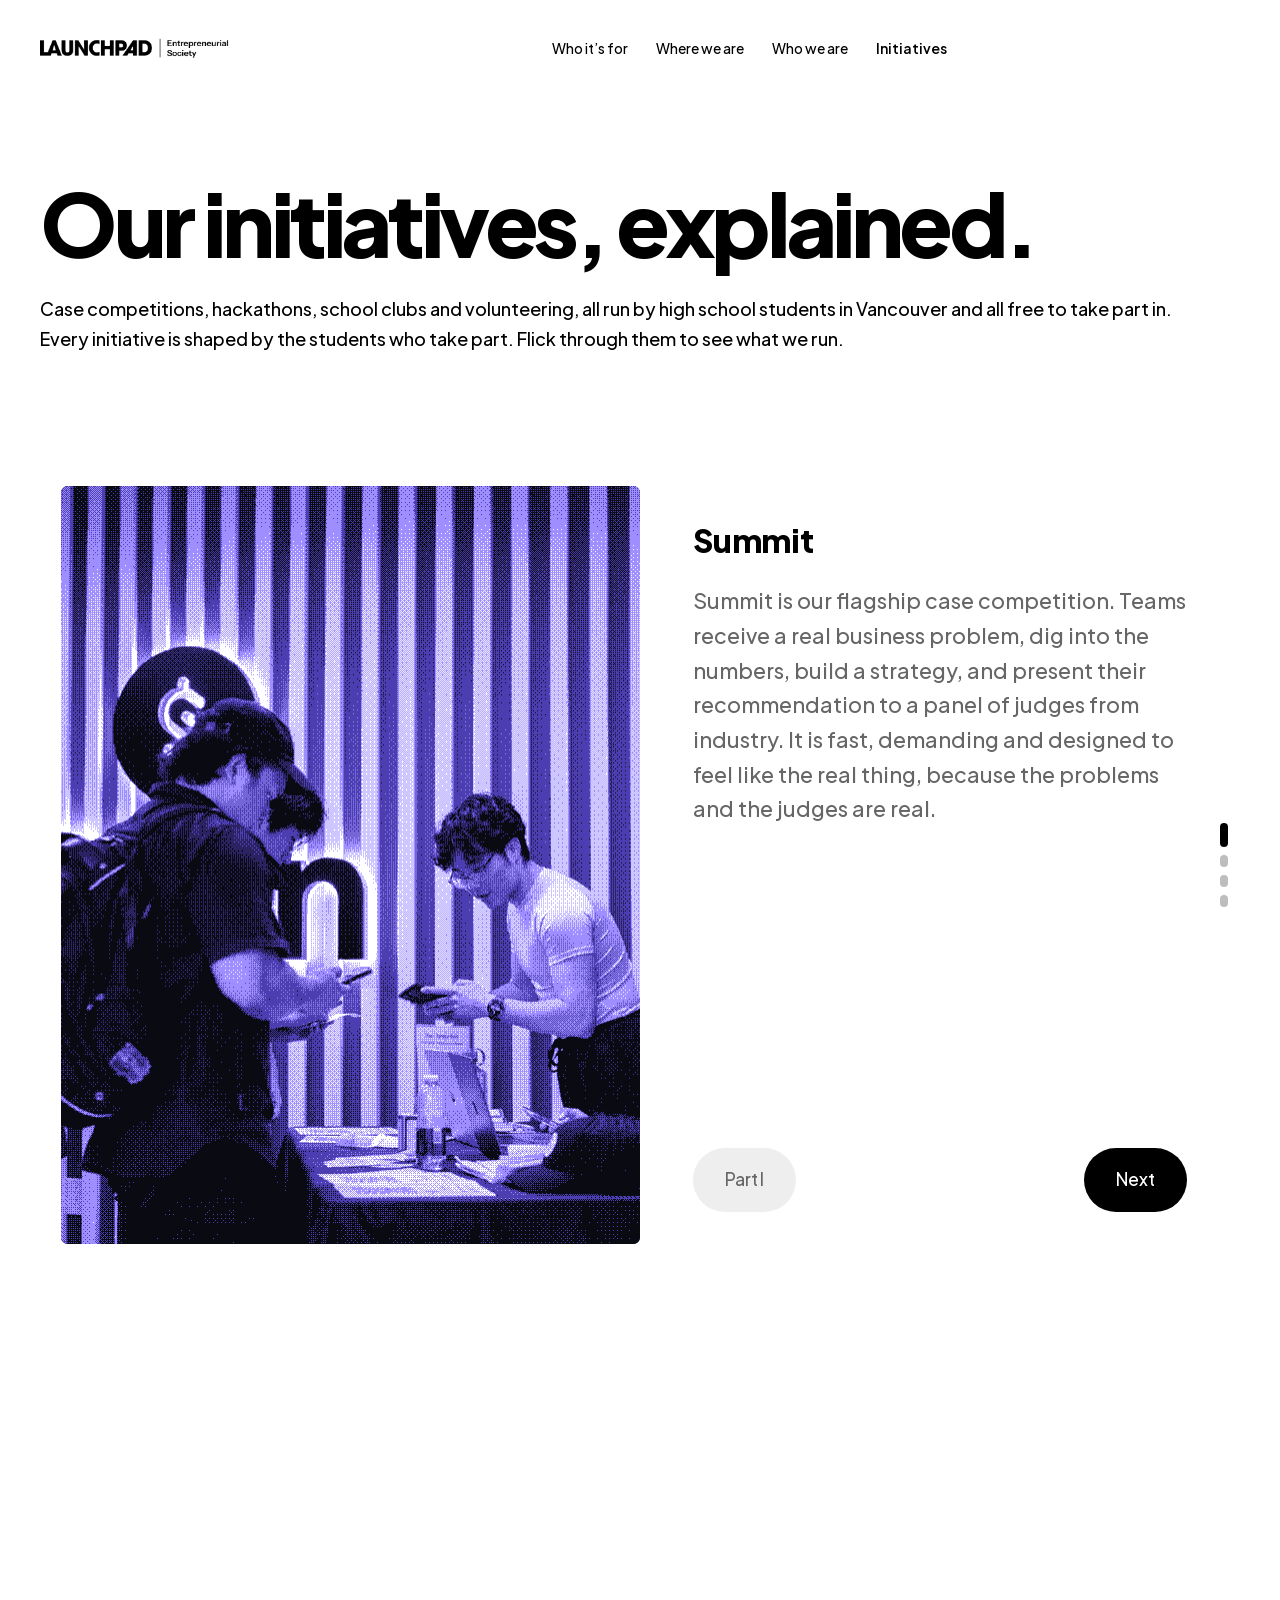
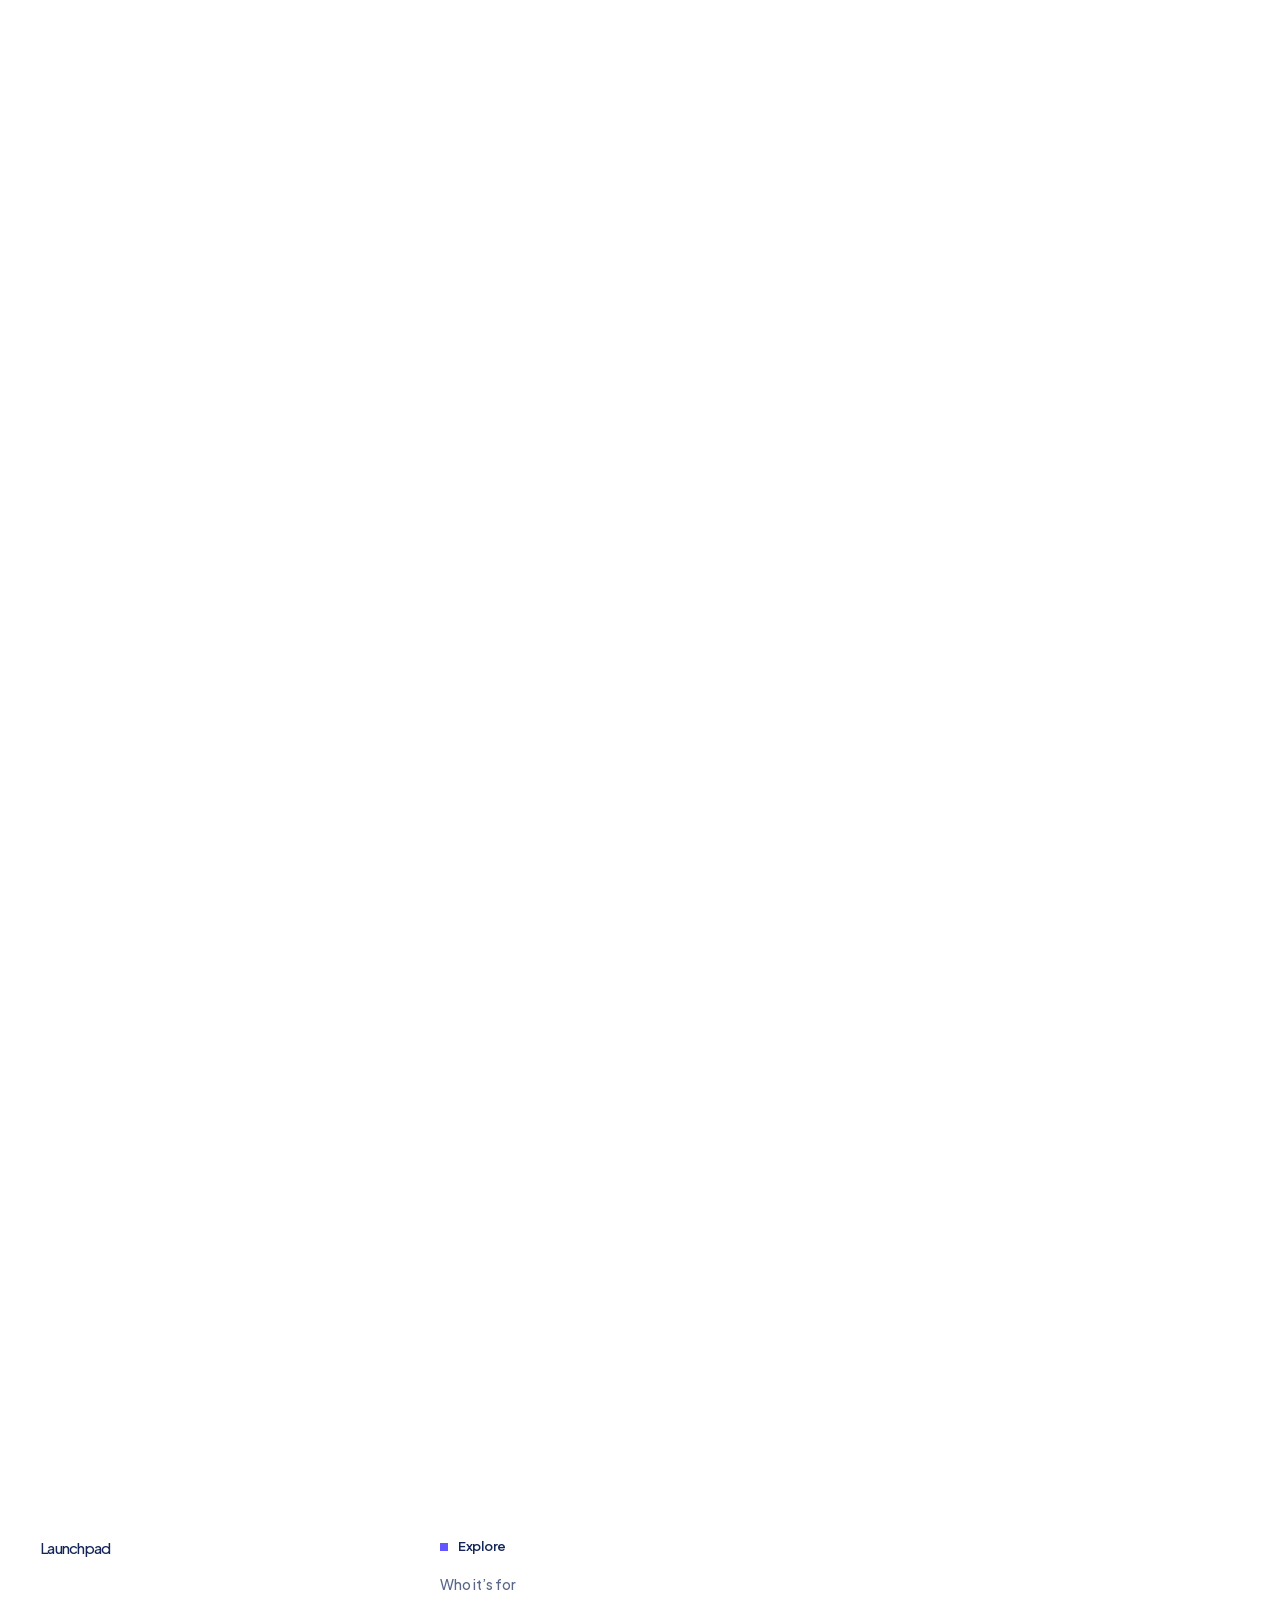
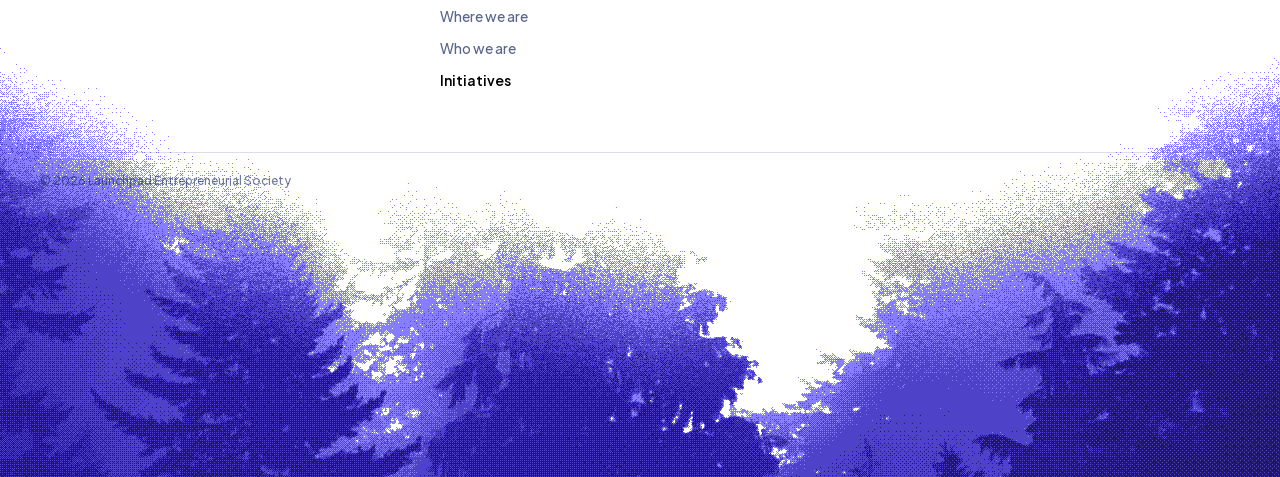
==== commit b081b6e5: "Rewrite the site for Launchpad Entrepreneurial Society Replace all Stan/camp copy with Launchpad Ent" ====
--- a/agenda.html
+++ b/agenda.html
@@ -1 +1 @@
-<!DOCTYPE html><html data-dpl-id="dpl_w3NKNGjgQrKzwMNruwuWd6oCX3E9" lang="en" class="big_shoulders_7123ae34-module__k79pjW__variable instrument_sans_18e3504e-module__yVm6gW__variable h-full antialiased"><head><meta charSet="utf-8"/><meta name="viewport" content="width=device-width, initial-scale=1"/><link rel="preload" href="/_next/static/mirror/media/797e433ab948586e-s.p.1v5bejj26fx9h.woff2" as="font" crossorigin="" type="font/woff2"/><link rel="preload" href="/_next/static/mirror/media/MatrixSansPrint_Regular-s.p.2ckcxrzie5m3n.otf" as="font" crossorigin="" type="font/otf"/><link rel="preload" href="/_next/static/mirror/media/MatrixSansVideo_Regular-s.p.41-9n1qrm0-6z.otf" as="font" crossorigin="" type="font/otf"/><link rel="preload" href="/_next/static/mirror/media/caa3a2e1cccd8315-s.p.0zr6hhvz-h9nw.woff2" as="font" crossorigin="" type="font/woff2"/><link rel="preload" href="/_next/static/mirror/media/f06bf9da926bae75-s.p.3uuun_-7zsf1g.woff2" as="font" crossorigin="" type="font/woff2"/><link rel="preload" href="/_next/static/mirror/media/f99c309598d4ef8a.p.2v-hvpha9wp8q.woff2" as="font" crossorigin="" type="font/woff2"/><link rel="preload" href="/_next/static/mirror/media/fba5a26ea33df6a3-s.p.08ssgmy_tb90r.woff2" as="font" crossorigin="" type="font/woff2"/><link rel="preload" as="image" imageSrcSet="/brand/stan-x-launchpad-lockup.png 32w, /brand/stan-x-launchpad-lockup.png 48w, /brand/stan-x-launchpad-lockup.png 64w, /brand/stan-x-launchpad-lockup.png 96w, /brand/stan-x-launchpad-lockup.png 128w, /brand/stan-x-launchpad-lockup.png 256w, /brand/stan-x-launchpad-lockup.png 384w, /brand/stan-x-launchpad-lockup.png 640w, /brand/stan-x-launchpad-lockup.png 750w, /brand/stan-x-launchpad-lockup.png 828w, /brand/stan-x-launchpad-lockup.png 1080w, /brand/stan-x-launchpad-lockup.png 1200w, /brand/stan-x-launchpad-lockup.png 1920w, /brand/stan-x-launchpad-lockup.png 2048w, /brand/stan-x-launchpad-lockup.png 3840w" imageSizes="(max-width: 768px) 146px, 219px"/><link rel="preload" as="image" href="/img-dither/agenda-checkin.png"/><link rel="preload" as="image" href="/img-dither/agenda-standing.png"/><link rel="preload" as="image" href="/img-dither/agenda-waterside.png"/><link rel="preload" as="image" href="/img-dither/agenda-circle.png"/><link rel="stylesheet" href="/_next/static/mirror/chunks/0337t9v20k-di.css" data-precedence="next"/><link rel="stylesheet" href="/_next/static/mirror/chunks/35wfv2cy29n3b.css" data-precedence="next"/><link rel="stylesheet" href="/_next/static/mirror/chunks/0l64sxbr0guh1.css" data-precedence="next"/><link rel="preload" as="script" fetchPriority="low" href="/_next/static/mirror/chunks/14p8_oqciff0p.js"/><script src="/_next/static/mirror/chunks/0ws7t_wz4dvp7.js" async=""></script><script src="/_next/static/mirror/chunks/2hbr1fp0o27in.js" async=""></script><script src="/_next/static/mirror/chunks/0qmpwqu9johly.js" async=""></script><script src="/_next/static/mirror/chunks/turbopack-09f51ytv3olvr.js" async=""></script><script src="/_next/static/mirror/chunks/1i6vnvxz198wi.js" async="" crossorigin=""></script><script src="/_next/static/mirror/chunks/2corl6wyj4669.js" async="" crossorigin=""></script><script src="/_next/static/mirror/chunks/06rfbqe8m_7ta.js" async="" crossorigin=""></script><script src="/_next/static/mirror/chunks/2k6axtzk1phra.js" async="" crossorigin=""></script><script src="/_next/static/mirror/chunks/278i-8izzp032.js" async="" crossorigin=""></script><meta name="theme-color" content="#ffffff"/><title>Agenda | Launchpad</title><meta name="description" content="Four acts across sixteen days and fifteen nights just outside of New York. Broad strokes only; format and schedule subject to change."/><meta property="og:title" content="Launchpad | Stan"/><meta property="og:description" content="A select group of founders. 16 days just outside of New York. Pitch day in front of investors. Filmed as a show."/><meta property="og:image" content="https://launchpad.stan.store/opengraph-image?b1ca2290e41fe62f"/><meta property="og:image:type" content="image/png"/><meta property="og:image:width" content="1200"/><meta property="og:image:height" content="630"/><meta property="og:image:alt" content="Stan | Launchpad"/><meta property="og:type" content="website"/><meta name="twitter:card" content="summary_large_image"/><meta name="twitter:title" content="Launchpad | Stan"/><meta name="twitter:description" content="A select group of founders. 16 days just outside of New York. Pitch day in front of investors. Filmed as a show."/><meta name="twitter:image" content="https://launchpad.stan.store/twitter-image?b1ca2290e41fe62f"/><meta name="twitter:image:alt" content="Stan | Launchpad"/><meta name="twitter:image:type" content="image/png"/><meta name="twitter:image:width" content="1200"/><meta name="twitter:image:height" content="630"/><link rel="icon" href="/favicon.ico?favicon.1k5qqw3w7i-nu.ico" sizes="64x64" type="image/x-icon"/><link rel="icon" href="/icon.svg?icon.11mrahgpxj4tj.svg" sizes="any" type="image/svg+xml"/><link rel="apple-touch-icon" href="/apple-icon.png?apple-icon.2nsbq48vrk_hy.png" sizes="180x180" type="image/png"/><meta name="next-size-adjust" content=""/><noscript><style>[data-rv],.stagger>span{opacity:1!important;transform:none!important;clip-path:none!important;filter:none!important}#run{height:auto!important}.typefill,.typefill span span{color:#142658!important}#run>div{position:static!important;height:auto!important;overflow:visible!important}.beat{position:relative!important;opacity:1!important;transform:none!important;padding-block:5rem}</style></noscript><script src="/_next/static/mirror/chunks/0c0hxoamwjsbw.js" noModule=""></script></head><body class="min-h-full"><div hidden=""><!--$--><!--/$--></div><main class="v1 plus_jakarta_sans_903079d0-module__AyqIMG__variable min-h-screen"><header class="bg-[#ffffff] pt-3 md:pt-5"><div class="mx-auto max-w-7xl px-6 md:px-10 flex h-14 items-center justify-between gap-6"><a class="py-3 transition-opacity hover:opacity-70" data-no-dither="true" href="/"><img alt="Launchpad, by Stan" width="1367" height="150" decoding="async" data-nimg="1" class="h-4 w-auto md:h-6" style="color:transparent" sizes="(max-width: 768px) 146px, 219px" srcSet="/brand/stan-x-launchpad-lockup.png 32w, /brand/stan-x-launchpad-lockup.png 48w, /brand/stan-x-launchpad-lockup.png 64w, /brand/stan-x-launchpad-lockup.png 96w, /brand/stan-x-launchpad-lockup.png 128w, /brand/stan-x-launchpad-lockup.png 256w, /brand/stan-x-launchpad-lockup.png 384w, /brand/stan-x-launchpad-lockup.png 640w, /brand/stan-x-launchpad-lockup.png 750w, /brand/stan-x-launchpad-lockup.png 828w, /brand/stan-x-launchpad-lockup.png 1080w, /brand/stan-x-launchpad-lockup.png 1200w, /brand/stan-x-launchpad-lockup.png 1920w, /brand/stan-x-launchpad-lockup.png 2048w, /brand/stan-x-launchpad-lockup.png 3840w" src="/brand/stan-x-launchpad-lockup.png"/></a><nav class="hidden items-center gap-7 md:flex"><a class="py-4 text-sm font-medium text-black transition-opacity hover:opacity-70" href="/who">Who applies</a><a class="py-4 text-sm font-medium text-black transition-opacity hover:opacity-70" href="/where">Where it is</a><a class="py-4 text-sm font-medium text-black transition-opacity hover:opacity-70" href="/stan">Who we are</a><a aria-current="page" class="py-4 text-sm font-medium text-black transition-opacity hover:opacity-70 font-semibold" href="/agenda">Agenda</a></nav><div class="flex items-center gap-2 md:gap-0"><div class="hidden min-[380px]:block"><a href="/apply" class="inline-flex min-h-11 w-fit shrink-0 items-center justify-center rounded-[90px] bg-[#6355ff] px-7 py-3 text-sm font-medium text-[#ffffff] transition-colors hover:bg-[#5200ff]">Apply</a></div><div class="contents"><div class="contents"><button type="button" aria-label="Open menu" aria-expanded="false" aria-controls="mobile-menu" class="-mr-2 grid size-11 shrink-0 place-items-center md:hidden"><span class="burger" aria-hidden="true"><span class="burger__bar"></span><span class="burger__bar"></span><span class="burger__bar"></span></span></button></div></div></div></div></header><section class="mx-auto max-w-7xl px-6 md:px-10 pt-16 pb-16 md:pt-28 md:pb-28"><div class="@container"><h1 class="font-display stagger stagger--blur whitespace-nowrap text-[min(5.5rem,10cqw)] leading-[0.8] tracking-[-0.05em]"><span>The</span> <span>agenda,</span> <span>roughly.</span></h1></div><p class="mt-7 text-base leading-relaxed text-black md:mt-9 md:text-lg" data-rv="soft" style="--d:420ms">Sixteen days and fifteen nights <!-- -->just outside of New York<!-- -->, <!-- -->Sunday, October 4<!-- --> to <!-- -->Monday, October 19<!-- -->. Demo Day is <!-- -->Sunday, October 18<!-- -->. The program may include physical activities. They are optional, and a non-physical alternative is always available.<br/>Format and schedule subject to change: half of it gets rewritten by what the teams find in week one. Flick through the acts to read what we will admit to so far.</p></section><section id="acts" class="mx-auto max-w-7xl px-6 md:px-10 pb-16 md:pb-24" data-rv="soft"><div class="actdeck-rail"><div class="actdeck-pin" style="position:static"><div class="actdeck" style="--k:1"><div class="actdeck__stage" style="height:600px"><div class="actdeck__stack" style="width:900px;height:600px;zoom:1;left:50%;transform:translateX(-50%)"><article class="actdeck__card" style="height:600px;z-index:4;opacity:1;transform:translateY(0px) scale(1)"><div class="actdeck__media" data-no-dither="true"><img src="/img-dither/agenda-checkin.png" alt="" width="579" height="757" decoding="async" class="absolute inset-0 h-full w-full object-cover"/></div><div class="actdeck__body"><div><h2 class="actdeck__title font-display">Explore</h2><p class="actdeck__copy">Everyone arrives, settles in, and starts pushing outward inside the same week. The first days are about volume rather than polish: conversations with real people, ideas tested in public, offers written and thrown away by dark. By the end of it every team has something live and a much shorter list of things they still believe. Nothing is precious yet, and that is the entire point of putting it first.</p></div><div class="actdeck__foot"><span class="actdeck__pill">Act I</span><button type="button" class="actdeck__cta">Next act</button></div></div></article><article class="actdeck__card" inert="" style="height:600px;z-index:3;opacity:1;transform:translateY(-33.65px) scale(0.9231)"><div class="actdeck__media" data-no-dither="true"><img src="/img-dither/agenda-standing.png" alt="" width="579" height="757" decoding="async" class="absolute inset-0 h-full w-full object-cover"/></div><div class="actdeck__body"><div><h2 class="actdeck__title font-display">Create</h2><p class="actdeck__copy">Whatever got a reaction becomes the only thing anyone touches. Teams cut the rest and spend the longest uninterrupted build blocks of the fortnight turning a signal into something a stranger would pay for. The story gets rewritten to match, because most of what sounded good in week one does not survive contact with an actual customer.</p></div><div class="actdeck__foot"><span class="actdeck__pill">Act II</span><button type="button" class="actdeck__cta">Next act</button></div></div></article><article class="actdeck__card" inert="" style="height:600px;z-index:2;opacity:1;transform:translateY(-67.3px) scale(0.8462000000000001)"><div class="actdeck__media" data-no-dither="true"><img src="/img-dither/agenda-waterside.png" alt="" width="579" height="757" decoding="async" class="absolute inset-0 h-full w-full object-cover"/></div><div class="actdeck__body"><div><h2 class="actdeck__title font-display">Sell</h2><p class="actdeck__copy">A number goes on it, well before anybody feels ready to ask for one. Outbound starts in earnest and first revenue tends to land somewhere in this stretch, rarely from the customer the team had in mind. Whatever the market breaks gets repaired in the open that same week, on camera, with everyone else watching.</p></div><div class="actdeck__foot"><span class="actdeck__pill">Act III</span><button type="button" class="actdeck__cta">Next act</button></div></div></article><article class="actdeck__card" inert="" style="height:600px;z-index:1;opacity:1;transform:translateY(-100.94999999999999px) scale(0.7693)"><div class="actdeck__media" data-no-dither="true"><img src="/img-dither/agenda-circle.png" alt="" width="579" height="757" decoding="async" class="absolute inset-0 h-full w-full object-cover"/></div><div class="actdeck__body"><div><h2 class="actdeck__title font-display">Ship</h2><p class="actdeck__copy">Everything narrows. Distribution past the first easy customers, then rehearsal, where the pitch gets said out loud twice and cut in half. The last full day is one room, investors in it, one shot each and the cameras still running. In the morning the vans leave and you go home with whatever you built.</p></div><div class="actdeck__foot"><span class="actdeck__pill">Act IV</span><button type="button" class="actdeck__cta">Next act</button></div></div></article></div></div><div class="actdeck__dots" role="tablist" aria-orientation="vertical" aria-label="The four acts"><button type="button" role="tab" aria-selected="true" aria-label="Act I, Explore" class="actdeck__dot" data-on=""></button><button type="button" role="tab" aria-selected="false" aria-label="Act II, Create" class="actdeck__dot"></button><button type="button" role="tab" aria-selected="false" aria-label="Act III, Sell" class="actdeck__dot"></button><button type="button" role="tab" aria-selected="false" aria-label="Act IV, Ship" class="actdeck__dot"></button></div></div></div></div></section><div data-apply-dock-stop="true"><section class="relative overflow-hidden text-[#142658]" style="background-color:#ffffff"><canvas aria-hidden="true" class="pointer-events-none absolute inset-0 h-full w-full [image-rendering:pixelated]"></canvas><div class="relative"><div class="mx-auto max-w-7xl px-6 md:px-10 pt-16 md:pt-24"><div class="grid grid-cols-2 gap-x-5 gap-y-9 lg:grid-cols-[1.6fr_1fr_1fr_1.2fr] lg:gap-8"><div class="contents lg:order-1 lg:block"><div class="order-1 col-span-2 lg:col-span-1"><p class="text-[15px] font-medium tracking-[-0.05em]">Launchpad</p></div><div class="order-5 col-span-2 lg:col-span-1 lg:mt-6"><p class="text-[13px] font-semibold text-[#142658]/50">Stan</p><nav class="mt-1 flex flex-wrap items-center gap-x-4 gap-y-0"><a href="https://twitter.com/stanforcreators" target="_blank" rel="noopener noreferrer" class="block py-1.5 text-sm text-[#142658]/70 transition-colors hover:text-[#142658]">X</a><a href="https://www.instagram.com/stanforcreators" target="_blank" rel="noopener noreferrer" class="block py-1.5 text-sm text-[#142658]/70 transition-colors hover:text-[#142658]">Instagram</a><a href="https://www.tiktok.com/@stanforcreators" target="_blank" rel="noopener noreferrer" class="block py-1.5 text-sm text-[#142658]/70 transition-colors hover:text-[#142658]">TikTok</a><a href="https://www.linkedin.com/company/stanwithme" target="_blank" rel="noopener noreferrer" class="block py-1.5 text-sm text-[#142658]/70 transition-colors hover:text-[#142658]">LinkedIn</a><a href="https://www.youtube.com/channel/UCQ1wox_PP5Lds__fQdy6NvQ" target="_blank" rel="noopener noreferrer" class="block py-1.5 text-sm text-[#142658]/70 transition-colors hover:text-[#142658]">YouTube</a></nav></div></div><div class="order-2 col-span-2 lg:order-4 lg:col-span-1"><p class="mb-3 flex items-center gap-2.5 text-[13px] font-semibold tracking-[-0.02em]"><span aria-hidden="true" class="size-2 shrink-0 bg-[#6355ff]"></span>Apply</p><a href="/apply" class="inline-flex min-h-11 w-fit shrink-0 items-center justify-center rounded-[90px] bg-[#6355ff] px-7 py-3 text-sm font-medium text-[#ffffff] transition-colors hover:bg-[#5200ff]">Apply to camp</a><p class="mt-3 max-w-[26ch] text-sm leading-snug text-[#142658]/60">October 4th to 19th<!-- -->, <!-- -->2026<!-- -->.</p></div><div class="order-3 lg:order-2"><p class="mb-3 flex items-center gap-2.5 text-[13px] font-semibold tracking-[-0.02em]"><span aria-hidden="true" class="size-2 shrink-0 bg-[#6355ff]"></span>Camp</p><nav><a class="block py-1.5 text-sm text-[#142658]/70 transition-colors hover:text-[#142658]" href="/who">Who applies</a><a class="block py-1.5 text-sm text-[#142658]/70 transition-colors hover:text-[#142658]" href="/where">Where it is</a><a class="block py-1.5 text-sm text-[#142658]/70 transition-colors hover:text-[#142658]" href="/stan">Who we are</a><a aria-current="page" class="block py-1.5 text-sm text-[#142658]/70 transition-colors hover:text-[#142658] font-semibold text-black" href="/agenda">Agenda</a></nav></div><div class="order-4 lg:order-3"><p class="mb-3 flex items-center gap-2.5 text-[13px] font-semibold tracking-[-0.02em]"><span aria-hidden="true" class="size-2 shrink-0 bg-[#6355ff]"></span>Legal</p><nav><a class="block py-1.5 text-sm text-[#142658]/70 transition-colors hover:text-[#142658]" href="/legal/terms">Program details</a><a class="block py-1.5 text-sm text-[#142658]/70 transition-colors hover:text-[#142658]" href="/legal/privacy">Privacy</a><a class="block py-1.5 text-sm text-[#142658]/70 transition-colors hover:text-[#142658]" href="/legal/cookies">Cookies</a><a href="https://assets.stanwith.me/legal/terms-of-service.pdf" target="_blank" rel="noopener noreferrer" class="block py-1.5 text-sm text-[#142658]/70 transition-colors hover:text-[#142658]">Stan Terms of Service</a><a href="https://assets.stanwith.me/legal/privacy-policy.pdf" target="_blank" rel="noopener noreferrer" class="block py-1.5 text-sm text-[#142658]/70 transition-colors hover:text-[#142658]">Stan Privacy Policy</a><a href="mailto:friends@stanwith.me?subject=Do%20Not%20Sell%20My%20Personal%20Information" target="_blank" rel="noopener noreferrer" class="block py-1.5 text-sm text-[#142658]/70 transition-colors hover:text-[#142658]">Do Not Sell My Personal Information</a></nav></div></div><div class="mt-14 h-px bg-[#142658]/15"></div><div data-dither-clear="true" class="flex flex-wrap items-center justify-between gap-3 pt-5 text-xs text-[#142658]/60"><span>© <!-- -->2026<!-- --> Find Community, Inc. (dba Stan)</span></div></div><div class="h-[32vh] max-h-[380px] min-h-[200px]"></div></div></section></div><div class="apply-dock" inert="" aria-hidden="true"><div class="apply-dock__blur" aria-hidden="true"><i></i><i></i><i></i><i></i><i></i><i></i><i></i><i></i></div><div class="apply-dock__row"><a href="/apply" class="inline-flex min-h-11 w-fit shrink-0 items-center justify-center rounded-[90px] bg-[#6355ff] px-7 py-3 text-sm font-medium text-[#ffffff] transition-colors hover:bg-[#5200ff] apply-dock__btn gap-2">Apply to camp<span aria-hidden="true" class="text-base leading-none">→</span></a></div></div></main><!--$--><!--/$--><!--$!--><template data-dgst="BAILOUT_TO_CLIENT_SIDE_RENDERING"></template><!--/$--><script src="/_next/static/mirror/chunks/14p8_oqciff0p.js" id="_R_" async=""></script><script>(self.__next_f=self.__next_f||[]).push([0])</script><script>self.__next_f.push([1,"1:\"$Sreact.fragment\"\n3:I[46300,[\"/_next/static/mirror/chunks/1i6vnvxz198wi.js\"],\"DitherProvider\"]\n4:I[39756,[\"/_next/static/mirror/chunks/2corl6wyj4669.js\"],\"default\"]\n5:I[37457,[\"/_next/static/mirror/chunks/2corl6wyj4669.js\"],\"default\"]\n6:I[72893,[\"/_next/static/mirror/chunks/1i6vnvxz198wi.js\"],\"default\"]\n7:I[84051,[\"/_next/static/mirror/chunks/1i6vnvxz198wi.js\"],\"default\"]\n8:I[2355,[\"/_next/static/mirror/chunks/1i6vnvxz198wi.js\"],\"Analytics\"]\n9:I[56190,[\"/_next/static/mirror/chunks/1i6vnvxz198wi.js\",\"/_next/static/mirror/chunks/06rfbqe8m_7ta.js\",\"/_next/static/mirror/chunks/2k6axtzk1phra.js\",\"/_next/static/mirror/chunks/278i-8izzp032.js\"],\"default\"]\na:I[22016,[\"/_next/static/mirror/chunks/1i6vnvxz198wi.js\",\"/_next/static/mirror/chunks/06rfbqe8m_7ta.js\",\"/_next/static/mirror/chunks/2k6axtzk1phra.js\",\"/_next/static/mirror/chunks/278i-8izzp032.js\"],\"\"]\nb:I[5500,[\"/_next/static/mirror/chunks/1i6vnvxz198wi.js\",\"/_next/static/mirror/chunks/06rfbqe8m_7ta.js\",\"/_next/static/mirror/chunks/2k6axtzk1phra.js\",\"/_next/static/mirror/chunks/278i-8izzp032.js\"],\"Image\"]\nc:I[25832,[\"/_next/static/mirror/chunks/1i6vnvxz198wi.js\",\"/_next/static/mirror/chunks/06rfbqe8m_7ta.js\",\"/_next/static/mirror/chunks/2k6axtzk1phra.js\",\"/_next/static/mirror/chunks/278i-8izzp032.js\"],\"NavLink\"]\nd:I[79462,[\"/_next/static/mirror/chunks/1i6vnvxz198wi.js\",\"/_next/static/mirror/chunks/06rfbqe8m_7ta.js\",\"/_next/static/mirror/chunks/2k6axtzk1phra.js\",\"/_next/static/mirror/chunks/278i-8izzp032.js\"],\"default\"]\n19:I[68027,[\"/_next/static/mirror/chunks/1i6vnvxz198wi.js\"],\"default\",1]\n:HL[\"/_next/static/mirror/chunks/0337t9v20k-di.css\",\"style\"]\n:HL[\"/_next/static/mirror/chunks/35wfv2cy29n3b.css\",\"style\"]\n:HL[\"/_next/static/mirror/media/797e433ab948586e-s.p.1v5bejj26fx9h.woff2\",\"font\",{\"crossOrigin\":\"\",\"type\":\"font/woff2\"}]\n:HL[\"/_next/static/mirror/media/MatrixSansPrint_Regular-s.p.2ckcxrzie5m3n.otf\",\"font\",{\"crossOrigin\":\"\",\"type\":\"font/otf\"}]\n:HL[\"/_next/static/mirror/media/MatrixSansVideo_Regular-s.p.41-9n1qrm0-6z.otf\",\"font\",{\"crossOrigin\":\"\",\"type\":\"font/otf\"}]\n:HL[\"/_next/static/mirror/media/caa3a2e1cccd8315-s.p.0zr6hhvz-h9nw.woff2\",\"font\",{\"crossOrigin\":\"\",\"type\":\"font/woff2\"}]\n:HL[\"/_next/static/mirror/media/f06bf9da926bae75-s.p.3uuun_-7zsf1g.woff2\",\"font\",{\"crossOrigin\":\"\",\"type\":\"font/woff2\"}]\n:HL[\"/_next/static/mirror/media/f99c309598d4ef8a.p.2v-hvpha9wp8q.woff2\",\"font\",{\"crossOrigin\":\"\",\"type\":\"font/woff2\"}]\n:HL[\"/_next/static/mirror/media/fba5a26ea33df6a3-s.p.08ssgmy_tb90r.woff2\",\"font\",{\"crossOrigin\":\"\",\"type\":\"font/woff2\"}]\n:HL[\"/_next/static/mirror/chunks/0l64sxbr0guh1.css\",\"style\"]\n2:[\"$\",\"style\",null,{\"children\":\"[data-rv],.stagger\u003espan{opacity:1!important;transform:none!important;clip-path:none!important;filter:none!important}#run{height:auto!important}.typefill,.typefill span span{color:#142658!important}#run\u003ediv{position:static!important;height:auto!important;overflow:visible!important}.beat{position:relative!important;opacity:1!important;transform:none!important;padding-block:5rem}\"}]\n17:X\n0:{\"P\":null,\"c\":[\"\",\"agenda\"],\"q\":\"\",\"i\":false,\"f\":[[[\"\",{\"children\":[\"agenda\",{\"children\":[\"__PAGE__\",{},\"$undefined\",\"$undefined\",4608]},\"$undefined\",\"$undefined\",4608]},\"$undefined\",\"$undefined\",4624],[[\"$\",\"$1\",\"c\",{\"children\":[[[\"$\",\"link\",\"0\",{\"rel\":\"stylesheet\",\"href\":\"/_next/static/mirror/chunks/0337t9v20k-di.css\",\"precedence\":\"next\",\"crossOrigin\":\"$undefined\",\"nonce\":\"$undefined\"}],[\"$\",\"link\",\"1\",{\"rel\":\"stylesheet\",\"href\":\"/_next/static/mirror/chunks/35wfv2cy29n3b.css\",\"precedence\":\"next\",\"crossOrigin\":\"$undefined\",\"nonce\":\"$undefined\"}],[\"$\",\"script\",\"script-0\",{\"src\":\"/_next/static/mirror/chunks/1i6vnvxz198wi.js\",\"async\":true,\"nonce\":\"$undefined\"}]],[\"$\",\"html\",null,{\"lang\":\"en\",\"className\":\"big_shoulders_7123ae34-module__k79pjW__variable instrument_sans_18e3504e-module__yVm6gW__variable h-full antialiased\",\"children\":[[\"$\",\"head\",null,{\"children\":[\"$\",\"noscript\",null,{\"children\":\"$2\"}]}],[\"$\",\"body\",null,{\"className\":\"min-h-full\",\"children\":[[\"$\",\"$L3\",null,{\"children\":[[\"$\",\"$L4\",null,{\"parallelRouterKey\":\"children\",\"error\":\"$undefined\",\"errorStyles\":\"$undefined\",\"errorScripts\":\"$undefined\",\"template\":[\"$\",\"$L5\",null,{}],\"templateStyles\":\"$undefined\",\"templateScripts\":\"$undefined\",\"notFound\":[[[\"$\",\"title\",null,{\"children\":\"404: This page could not be found.\"}],[\"$\",\"div\",null,{\"style\":{\"fontFamily\":\"system-ui,\\\"Segoe UI\\\",Roboto,Helvetica,Arial,sans-serif,\\\"Apple Color Emoji\\\",\\\"Segoe UI Emoji\\\"\",\"height\":\"100vh\",\"textAlign\":\"center\",\"display\":\"flex\",\"flexDirection\":\"column\",\"alignItems\":\"center\",\"justifyContent\":\"center\"},\"children\":[\"$\",\"div\",null,{\"children\":[[\"$\",\"style\",null,{\"dangerouslySetInnerHTML\":{\"__html\":\"body{color:#000;background:#fff;margin:0}.next-error-h1{border-right:1px solid rgba(0,0,0,.3)}@media (prefers-color-scheme:dark){body{color:#fff;background:#000}.next-error-h1{border-right:1px solid rgba(255,255,255,.3)}}\"}}],[\"$\",\"h1\",null,{\"className\":\"next-error-h1\",\"style\":{\"display\":\"inline-block\",\"margin\":\"0 20px 0 0\",\"padding\":\"0 23px 0 0\",\"fontSize\":24,\"fontWeight\":500,\"verticalAlign\":\"top\",\"lineHeight\":\"49px\"},\"children\":404}],[\"$\",\"div\",null,{\"style\":{\"display\":\"inline-block\"},\"children\":[\"$\",\"h2\",null,{\"style\":{\"fontSize\":14,\"fontWeight\":400,\"lineHeight\":\"49px\",\"margin\":0},\"children\":\"This page could not be found.\"}]}]]}]}]],[]],\"forbidden\":\"$undefined\",\"unauthorized\":\"$undefined\"}],[\"$\",\"$L6\",null,{}]]}],[\"$\",\"$L7\",null,{}],[\"$\",\"$L8\",null,{}]]}]]}]]}],{\"children\":[[\"$\",\"$1\",\"c\",{\"children\":[null,[\"$\",\"$L4\",null,{\"parallelRouterKey\":\"children\",\"error\":\"$undefined\",\"errorStyles\":\"$undefined\",\"errorScripts\":\"$undefined\",\"template\":[\"$\",\"$L5\",null,{}],\"templateStyles\":\"$undefined\",\"templateScripts\":\"$undefined\",\"notFound\":\"$undefined\",\"forbidden\":\"$undefined\",\"unauthorized\":\"$undefined\"}]]}],{\"children\":[[\"$\",\"$1\",\"c\",{\"children\":[[\"$\",\"main\",null,{\"className\":\"v1 plus_jakarta_sans_903079d0-module__AyqIMG__variable min-h-screen\",\"children\":[[\"$\",\"$L9\",null,{}],[\"$\",\"header\",null,{\"className\":\"bg-[#ffffff] pt-3 md:pt-5\",\"children\":[\"$\",\"div\",null,{\"className\":\"mx-auto max-w-7xl px-6 md:px-10 flex h-14 items-center justify-between gap-6\",\"children\":[[\"$\",\"$La\",null,{\"href\":\"/\",\"className\":\"py-3 transition-opacity hover:opacity-70\",\"data-no-dither\":true,\"children\":[\"$\",\"$Lb\",null,{\"src\":\"/brand/stan-x-launchpad-lockup.png\",\"alt\":\"Launchpad, by Stan\",\"width\":1367,\"height\":150,\"priority\":true,\"sizes\":\"(max-width: 768px) 146px, 219px\",\"className\":\"h-4 w-auto md:h-6\"}]}],[\"$\",\"nav\",null,{\"className\":\"hidden items-center gap-7 md:flex\",\"children\":[[\"$\",\"$Lc\",\"Who applies\",{\"href\":\"/who\",\"label\":\"Who applies\",\"className\":\"py-4 text-sm font-medium text-black transition-opacity hover:opacity-70\",\"activeClassName\":\"font-semibold\"}],[\"$\",\"$Lc\",\"Where it is\",{\"href\":\"/where\",\"label\":\"Where it is\",\"className\":\"py-4 text-sm font-medium text-black transition-opacity hover:opacity-70\",\"activeClassName\":\"font-semibold\"}],[\"$\",\"$Lc\",\"Who we are\",{\"href\":\"/stan\",\"label\":\"Who we are\",\"className\":\"py-4 text-sm font-medium text-black transition-opacity hover:opacity-70\",\"activeClassName\":\"font-semibold\"}],[\"$\",\"$Lc\",\"Agenda\",{\"href\":\"/agenda\",\"label\":\"Agenda\",\"className\":\"py-4 text-sm font-medium text-black transition-opacity hover:opacity-70\",\"activeClassName\":\"font-semibold\"}]]}],[\"$\",\"div\",null,{\"className\":\"flex items-center gap-2 md:gap-0\",\"children\":[[\"$\",\"div\",null,{\"className\":\"hidden min-[380px]:block\",\"children\":[\"$\",\"a\",null,{\"href\":\"/apply\",\"className\":\"inline-flex min-h-11 w-fit shrink-0 items-center justify-center rounded-[90px] bg-[#6355ff] px-7 py-3 text-sm font-medium text-[#ffffff] transition-colors hover:bg-[#5200ff]\",\"children\":\"Apply\"}]}],[\"$\",\"$Ld\",null,{\"items\":[[\"Who applies\",\"/who\"],[\"Where it is\",\"/where\"],[\"Who we are\",\"/stan\"],[\"Agenda\",\"/agenda\"]]}]]}]]}]}],\"$Le\",\"$Lf\",\"$L10\",\"$L11\"]}],[\"$L12\",\"$L13\",\"$L14\",\"$L15\"],\"$L16\"]}],{},null,false,null]},null,false,\"$17\"]},null,false,null],\"$L18\",false]],\"m\":\"$undefined\",\"G\":[\"$19\",[\"$L1a\",\"$L1b\"]],\"S\":true,\"h\":null,\"r\":\"$undefined\",\"s\":\"$undefined\",\"a\":\"$undefined\",\"l\":\"$undefined\",\"p\":\"$undefined\",\"d\":\"$undefined\"}\n1c:I[65497,[\"/_next/static/mirror/chunks/1i6vnvxz198wi.js\",\"/_next/static/mirror/chunks/06rfbqe8m_7ta.js\",\"/_next/static/mirror/chunks/2k6axtzk1phra.js\",\"/_next/static/mirror/chunks/278i-8izzp032.js\"],\"default\"]\n1d:I[5270,[\"/_next/static/mirror/chunks/1i6vnvxz198wi.js\",\"/_next/static/mirror/chunks/06rfbqe8m_7ta.js\",\"/_next/static/mirror/chunks/2k6axtzk1phra.js\",\"/_next/static/mirror/chunks/278i-8izzp032.js\"],\"default\"]\n23:I[70598,[\"/_next/static/mirror/chunks/1i6vnvxz198wi.js\",\"/_next/static/mirror/chunks/06rfbqe8m_7ta.js\",\"/_next/static/mirror/chunks/2k6axtzk1phra.js\",\"/_next/static/mirror/chunks/278i-8izzp032.js\"],\"default\"]\n24:I[97367,[\"/_next/static/mirror/chunks/2corl6wyj4669.js\"],\"OutletBoundary\"]\n25:\"$Sreact.suspense\"\n27:I[97367,[\"/_next/static/mirror/chunks/2corl6wyj4669.js\"],\"ViewportBoundary\"]\n29:I[97367,[\"/_next/static/mirror/chunks/2corl6wyj4669.js\"],\"MetadataBoundary\"]\ne:[\"$\",\"section\",null,{\"className\":\"mx-auto max-w-7xl px-6 md:px-10 pt-16 pb-16 md:pt-28 md:pb-28\",\"children\":[[\"$\",\"div\",null,{\"className\":\"@container\",\"children\":[\"$\",\"h1\",null,{\"className\":\"font-display stagger stagger--blur whitespace-nowrap text-[min(5.5rem,10cqw)] leading-[0.8] tracking-[-0.05em]\",\"children\":[[\"$\",\"span\",null,{\"children\":\"The\"}],\" \",[\"$\",\"span\",null,{\"children\":\"agenda,\"}],\" \",[\"$\",\"span\",null,{\"children\":\"roughly.\"}]]}]}],[\"$\",\"p\",null,{\"className\":\"mt-7 text-base leading-relaxed text-black md:mt-9 md:text-lg\",\"data-rv\":\"soft\",\"style\":{\"--d\":\"420ms\"},\"children\":[\"Sixteen days and fifteen nights \",\"just outside of New York\",\", \",\"Sunday, October 4\",\" to \",\"Monday, October 19\",\". Demo Day is \",\"Sunday, October 18\",\". The program may include physical activities. They are optional, and a non-physical alternative is always available.\",[\"$\",\"br\",null,{}],\"Format and schedule subject to change: half of it gets rewritten by what the teams find in week one. Flick through the acts to read what we will admit to so far.\"]}]]}]\nf:[\"$\",\"section\",null,{\"id\":\"acts\",\"className\":\"mx-auto max-w-7xl px-6 md:px-10 pb-16 md:pb-24\",\"data-rv\":\"soft\",\"children\":[\"$\",\"$L1c\",null,{\"cards\":[{\"label\":\"Act I\",\"name\":\"Explore\",\"src\":\"/img-dither/agenda-checkin.png\",\"body\":\"Everyone arrives, settles in, and starts pushing outward inside the same week. The first days are about volume rather than polish: conversations with real people, ideas tested in public, offers written and thrown away by dark. By the end of it every team has something live and a much shorter list of things they still believe. Nothing is precious yet, and that is the entire point of putting it first.\"},{\"label\":\"Act II\",\"name\":\"Create\",\"src\":\"/img-dither/agenda-standing.png\",\"body\":\"Whatever got a reaction becomes the only thing anyone touches. Teams cut the rest and spend the longest uninterrupted build blocks of the fortnight turning a signal into something a stranger would pay for. The story gets rewritten to match, because most of what sounded good in week one does not survive contact with an actual customer.\"},{\"label\":\"Act III\",\"name\":\"Sell\",\"src\":\"/img-dither/agenda-waterside.png\",\"body\":\"A number goes on it, well before anybody feels ready to ask for one. Outbound starts in earnest and first revenue tends to land somewhere in this stretch, rarely from the customer the team had in mind. Whatever the market breaks gets repaired in the open that same week, on camera, with everyone else watching.\"},{\"label\":\"Act IV\",\"name\":\"Ship\",\"src\":\"/img-dither/agenda-circle.png\",\"body\":\"Everything narrows. Distribution past the first easy customers, then rehearsal, where the pitch gets said out loud twice and cut in half. The last full day is one room, investors in it, one shot each and the cameras still running. In the morning the vans leave and you go home with whatever you built.\"}]}]}]\n10:[\"$\",\"div\",null,{\"data-apply-dock-stop\":true,\"children\":[\"$\",\"$L1d\",null,{\"src\":\"/img/woods.jpg\",\"className\":\"text-[#142658]\",\"tune\":{\"paper\":\"#ffffff\",\"horizon\":0.58,\"soften\":0.3,\"edgeRise\":0.3,\"zoom\":1.45,\"offsetX\":0,\"offsetY\":0.15,\"sway\":1,\"foliage\":0,\"hoverSize\":0},\"tuneNarrow\":{\"cell\":2,\"zoom\":0.37,\"offsetX\":0,\"offsetY\":0.6,\"soften\":0.05,\"edgeRise\":0,\"sway\":0,\"brightness\":1.1,\"midpoint\":0.04,\"contrast\":1.05},\"children\":[[\"$\",\"div\",null,{\"className\":\"mx-auto max-w-7xl px-6 md:px-10 pt-16 md:pt-24\",\"children\":[[\"$\",\"div\",null,{\"className\":\"grid grid-cols-2 gap-x-5 gap-y-9 lg:grid-cols-[1.6fr_1fr_1fr_1.2fr] lg:gap-8\",\"children\":[[\"$\",\"div\",null,{\"className\":\"contents lg:order-1 lg:block\",\"children\":[[\"$\",\"div\",null,{\"className\":\"order-1 col-span-2 lg:col-span-1\",\"children\":[\"$\",\"p\",null,{\"className\":\"text-[15px] font-medium tracking-[-0.05em]\",\"children\":\"Launchpad\"}]}],[\"$\",\"div\",null,{\"className\":\"order-5 col-span-2 lg:col-span-1 lg:mt-6\",\"children\":[[\"$\",\"p\",null,{\"className\":\"text-[13px] font-semibold text-[#142658]/50\",\"children\":\"Stan\"}],[\"$\",\"nav\",null,{\"className\":\"mt-1 flex flex-wrap items-center gap-x-4 gap-y-0\",\"children\":[[\"$\",\"a\",\"X\",{\"href\":\"https://twitter.com/stanforcreators\",\"target\":\"_blank\",\"rel\":\"noopener noreferrer\",\"className\":\"block py-1.5 text-sm text-[#142658]/70 transition-colors hover:text-[#142658]\",\"children\":\"X\"}],[\"$\",\"a\",\"Instagram\",{\"href\":\"https://www.instagram.com/stanforcreators\",\"target\":\"_blank\",\"rel\":\"noopener noreferrer\",\"className\":\"block py-1.5 text-sm text-[#142658]/70 transition-colors hover:text-[#142658]\",\"children\":\"Instagram\"}],[\"$\",\"a\",\"TikTok\",{\"href\":\"https://www.tiktok.com/@stanforcreators\",\"target\":\"_blank\",\"rel\":\"noopener noreferrer\",\"className\":\"block py-1.5 text-sm text-[#142658]/70 transition-colors hover:text-[#142658]\",\"children\":\"TikTok\"}],[\"$\",\"a\",\"LinkedIn\",{\"href\":\"https://www.linkedin.com/company/stanwithme\",\"target\":\"_blank\",\"rel\":\"noopener noreferrer\",\"className\":\"block py-1.5 text-sm text-[#142658]/70 transition-colors hover:text-[#142658]\",\"children\":\"LinkedIn\"}],[\"$\",\"a\",\"YouTube\",{\"href\":\"https://www.youtube.com/channel/UCQ1wox_PP5Lds__fQdy6NvQ\",\"target\":\"_blank\",\"rel\":\"noopener noreferrer\",\"className\":\"block py-1.5 text-sm text-[#142658]/70 transition-colors hover:text-[#142658]\",\"children\":\"YouTube\"}]]}]]}]]}],[\"$\",\"div\",null,{\"className\":\"order-2 col-span-2 lg:order-4 lg:col-span-1\",\"children\":[[\"$\",\"p\",null,{\"className\":\"mb-3 flex items-center gap-2.5 text-[13px] font-semibold tracking-[-0.02em]\",\"children\":[[\"$\",\"span\",null,{\"aria-hidden\":true,\"className\":\"size-2 shrink-0 bg-[#6355ff]\"}],\"Apply\"]}],[\"$\",\"a\",null,{\"href\":\"/apply\",\"className\":\"inline-flex min-h-11 w-fit shrink-0 items-center justify-center rounded-[90px] bg-[#6355ff] px-7 py-3 text-sm font-medium text-[#ffffff] transition-colors hover:bg-[#5200ff]\",\"children\":\"Apply to camp\"}],[\"$\",\"p\",null,{\"className\":\"mt-3 max-w-[26ch] text-sm leading-snug text-[#142658]/60\",\"children\":[\"October 4th to 19th\",\", \",2026,\".\"]}]]}],[\"$\",\"div\",null,{\"className\":\"order-3 lg:order-2\",\"children\":[[\"$\",\"p\",null,{\"className\":\"mb-3 flex items-center gap-2.5 text-[13px] font-semibold tracking-[-0.02em]\",\"children\":[[\"$\",\"span\",null,{\"aria-hidden\":true,\"className\":\"size-2 shrink-0 bg-[#6355ff]\"}],\"Camp\"]}],[\"$\",\"nav\",null,{\"children\":[[\"$\",\"$Lc\",\"Who applies\",{\"href\":\"/who\",\"label\":\"Who applies\",\"className\":\"block py-1.5 text-sm text-[#142658]/70 transition-colors hover:text-[#142658]\",\"activeClassName\":\"font-semibold text-black\"}],[\"$\",\"$Lc\",\"Where it is\",{\"href\":\"/where\",\"label\":\"Where it is\",\"className\":\"block py-1.5 text-sm text-[#142658]/70 transition-colors hover:text-[#142658]\",\"activeClassName\":\"font-semibold text-black\"}],[\"$\",\"$Lc\",\"Who we are\",{\"href\":\"/stan\",\"label\":\"Who we are\",\"className\":\"block py-1.5 text-sm text-[#142658]/70 transition-colors hover:text-[#142658]\",\"activeClassName\":\"font-semibold text-black\"}],[\"$\",\"$Lc\",\"Agenda\",{\"href\":\"/agenda\",\"label\":\"Agenda\",\"className\":\"block py-1.5 text-sm text-[#142658]/70 transition-colors hover:text-[#142658]\",\"activeClassName\":\"font-semibold text-black\"}]]}]]}],[\"$\",\"div\",null,{\"className\":\"order-4 lg:order-3\",\"children\":[\"$L1e\",\"$L1f\"]}]]}],\"$L20\",\"$L21\"]}],\"$L22\"]}]}]\n11:[\"$\",\"$L23\",null,{}]\n12:[\"$\",\"link\",\"0\",{\"rel\":\"stylesheet\",\"href\":\"/_next/static/mirror/chunks/0l64sxbr0guh1.css\",\"precedence\":\"next\",\"crossOrigin\":\"$undefined\",\"nonce\":\"$undefined\"}]\n13:[\"$\",\"script\",\"script-0\",{\"src\":\"/_next/static/mirror/chunks/06rfbqe8m_7ta.js\",\"async\":true,\"nonce\":\"$undefined\"}]\n14:[\"$\",\"script\",\"script-1\",{\"src\":\"/_next/static/mirror/chunks/2k6axtzk1phra.js\",\"async\":true,\"nonce\":\"$undefined\"}]\n15:[\"$\",\"script\",\"script-2\",{\"src\":\"/_next/static/mirror/chunks/278i-8izzp032.js\",\"async\":true,\"nonce\":\"$undefined\"}]\n16:[\"$\",\"$L24\",null,{\"children\":[\"$\",\"$25\",null,{\"name\":\"Next.MetadataOutlet\",\"children\":\"$@26\"}]}]\n18:[\"$\",\"$1\",\"h\",{\"children\":[null,[\"$\",\"$L27\",null,{\"children\":\"$L28\"}],[\"$\",\"div\",null,{\"hidden\":true,\"children\":[\"$\",\"$L29\",null,{\"children\":[\"$\",\"$25\",null,{\"name\":\"Next.Metadata\",\"children\":\"$L2a\"}]}]}],[\"$\",\"meta\",null,{\"name\":\"next-size-adjust\",\"content\":\"\"}]]}]\n1a:[\"$\",\"link\",\"0\",{\"rel\":\"stylesheet\",\"href\":\"/_next/static/mirror/chunks/0337t9v20k-di.css\",\"precedence\":\"next\",\"crossOrigin\":\"$undefined\",\"nonce\":\"$undefined\"}]\n1b:[\"$\",\"link\",\"1\",{\"rel\":\"stylesheet\",\"href\":\"/_next/static/mirror/chunks/35wfv2cy29n3b.css\",\"precedence\":\"next\",\"crossOrigin\":\"$undefined\",\"nonce\":\"$undefined\"}]\n17:C\n1e:[\"$\",\"p\",null,{\"className\":\"mb-3 flex items-center gap-2.5 text-[13px] font-semibold tracking-[-0.02em]\",\"children\":[[\"$\",\"span\",null,{\"aria-hidden\":true,\"className\":\"size-2 shrink-0 bg-[#6355ff]\"}],\"Legal\"]}]\n1f:[\"$\",\"nav\",null,{\"children\":[[\"$\",\"$La\",\"/legal/terms\",{\"href\":\"/legal/terms\",\"className\":\"block py-1.5 text-sm text-[#142658]/70 transition-colors hover:text-[#142658]\",\"children\":\"Program details\"}],[\"$\",\"$La\",\"/legal/privacy\",{\"href\":\"/legal/privacy\",\"className\":\"block py-1.5 text-sm text-[#142658]/70 transition-colors hover:text-[#142658]\",\"children\":\"Privacy\"}],[\"$\",\"$La\",\"/legal/cookies\",{\"href\":\"/legal/cookies\",\"className\":\"block py-1.5 text-sm text-[#142658]/70 transition-colors hover:text-[#142658]\",\"children\":\"Cookies\"}],[\"$\",\"a\",\"https://assets.stanwith.me/legal/terms-of-service.pdf\",{\"href\":\"https://assets.stanwith.me/legal/terms-of-service.pdf\",\"target\":\"_blank\",\"rel\":\"noopener noreferrer\",\"className\":\"block py-1.5 text-sm text-[#142658]/70 transition-colors hover:text-[#142658]\",\"children\":\"Stan Terms of Service\"}],[\"$\",\"a\",\"https://assets.stanwith.me/legal/privacy-policy.pdf\",{\"href\":\"https://assets.stanwith.me/legal/privacy-policy.pdf\",\"target\":\"_blank\",\"rel\":\"noopener noreferrer\",\"className\":\"block py-1.5 text-sm text-[#142658]/70 transition-colors hover:text-[#142658]\",\"children\":\"Stan Privacy Policy\"}],[\"$\",\"a\",\"mailto:friends@stanwith.me?subject=Do%20Not%20Sell%20My%20Personal%20Information\",{\"href\":\"mailto:friends@stanwith.me?subject=Do%20Not%20Sell%20My%20Personal%20Information\",\"target\":\"_blank\",\"rel\":\"noopener noreferrer\",\"className\":\"block py-1.5 text-sm text-[#142658]/70 transition-colors hover:text-[#142658]\",\"children\":\"Do Not Sell My Personal Information\"}]]}]\n20:[\"$\",\"div\",null,{\"className\":\"mt-14 h-px bg-[#142658]/15\"}]\n21:[\"$\",\"div\",null,{\"data-dither-clear\":true,\"className\":\"flex flex-wrap items-center justify-between gap-3 pt-5 text-xs text-[#142658]/60\",\"children\":[\"$\",\"span\",null,{\"children\":[\"© \",2026,\" Find Community, Inc. (dba Stan)\"]}]}]\n22:[\"$\",\"div\",null,{\"className\":\"h-[32vh] max-h-[380px] min-h-[200px]\"}]\n28:[[\"$\",\"meta\",\"0\",{\"charSet\":\"utf-8\"}],[\"$\",\"meta\",\"1\",{\"name\":\"viewport\",\"content\":\"width=device-width, initial-scale=1\"}],[\"$\",\"meta\",\"2\",{\"name\":\"theme-color\",\"content\":\"#ffffff\"}]]\n2b:I[27201,[\"/_next/static/mirror/chunks/2corl6wyj4669.js\"],\"IconMark\"]\n26:null\n2a:[[\"$\",\"title\",\"0\",{\"children\":\"Agenda | Launchpad\"}],[\"$\",\"meta\",\"1\",{\"name\":\"description\",\"content\":\"Four acts across sixteen days and fifteen nights just outside of New York. Broad strokes only; format and schedule subject to change.\"}],[\"$\",\"meta\",\"2\",{\"property\":\"og:title\",\"content\":\"Launchpad | Stan\"}],[\"$\",\"meta\",\"3\",{\"property\":\"og:description\",\"content\":\"A select group of founders. 16 days just outside of New York. Pitch day in front of investors. Filmed as a show.\"}],[\"$\",\"meta\",\"4\",{\"property\":\"og:image\",\"content\":\"https://launchpad.stan.store/opengraph-image?b1ca2290e41fe62f\"}],[\"$\",\"meta\",\"5\",{\"property\":\"og:image:type\",\"content\":\"image/png\"}],[\"$\",\"meta\",\"6\",{\"property\":\"og:image:width\",\"content\":\"1200\"}],[\"$\",\"meta\",\"7\",{\"property\":\"og:image:height\",\"content\":\"630\"}],[\"$\",\"meta\",\"8\",{\"property\":\"og:image:alt\",\"content\":\"Stan | Launchpad\"}],[\"$\",\"meta\",\"9\",{\"property\":\"og:type\",\"content\":\"website\"}],[\"$\",\"meta\",\"10\",{\"name\":\"twitter:card\",\"content\":\"summary_large_image\"}],[\"$\",\"meta\",\"11\",{\"name\":\"twitter:title\",\"content\":\"Launchpad | Stan\"}],[\"$\",\"meta\",\"12\",{\"name\":\"twitter:description\",\"content\":\"A select group of founders. 16 days just outside of New York. Pitch day in front of investors. Filmed as a show.\"}],[\"$\",\"meta\",\"13\",{\"name\":\"twitter:image\",\"content\":\"https://launchpad.stan.store/twitter-image?b1ca2290e41fe62f\"}],[\"$\",\"meta\",\"14\",{\"name\":\"twitter:image:alt\",\"content\":\"Stan | Launchpad\"}],[\"$\",\"meta\",\"15\",{\"name\":\"twitter:image:type\",\"content\":\"image/png\"}],[\"$\",\"meta\",\"16\",{\"name\":\"twitter:image:width\",\"content\":\"1200\"}],[\"$\",\"meta\",\"17\",{\"name\":\"twitter:image:height\",\"content\":\"630\"}],[\"$\",\"link\",\"18\",{\"rel\":\"icon\",\"href\":\"/favicon.ico?favicon.1k5qqw3w7i-nu.ico\",\"sizes\":\"64x64\",\"type\":\"image/x-icon\"}],[\"$\",\"link\",\"19\",{\"rel\":\"icon\",\"href\":\"/icon.svg?icon.11mrahgpxj4tj.svg\",\"sizes\":\"any\",\"type\":\"image/svg+xml\"}],[\"$\",\"link\",\"20\",{\"rel\":\"apple-touch-icon\",\"href\":\"/apple-icon.png?apple-icon.2nsbq48vrk_hy.png\",\"sizes\":\"180x180\",\"type\":\"image/png\"}],[\"$\",\"$L2b\",\"21\",{}]]\n"])</script></body></html>+<!DOCTYPE html><html data-dpl-id="dpl_w3NKNGjgQrKzwMNruwuWd6oCX3E9" lang="en" class="big_shoulders_7123ae34-module__k79pjW__variable instrument_sans_18e3504e-module__yVm6gW__variable h-full antialiased"><head><meta charSet="utf-8"/><meta name="viewport" content="width=device-width, initial-scale=1"/><link rel="preload" href="/_next/static/mirror/media/797e433ab948586e-s.p.1v5bejj26fx9h.woff2" as="font" crossorigin="" type="font/woff2"/><link rel="preload" href="/_next/static/mirror/media/MatrixSansPrint_Regular-s.p.2ckcxrzie5m3n.otf" as="font" crossorigin="" type="font/otf"/><link rel="preload" href="/_next/static/mirror/media/MatrixSansVideo_Regular-s.p.41-9n1qrm0-6z.otf" as="font" crossorigin="" type="font/otf"/><link rel="preload" href="/_next/static/mirror/media/caa3a2e1cccd8315-s.p.0zr6hhvz-h9nw.woff2" as="font" crossorigin="" type="font/woff2"/><link rel="preload" href="/_next/static/mirror/media/f06bf9da926bae75-s.p.3uuun_-7zsf1g.woff2" as="font" crossorigin="" type="font/woff2"/><link rel="preload" href="/_next/static/mirror/media/f99c309598d4ef8a.p.2v-hvpha9wp8q.woff2" as="font" crossorigin="" type="font/woff2"/><link rel="preload" href="/_next/static/mirror/media/fba5a26ea33df6a3-s.p.08ssgmy_tb90r.woff2" as="font" crossorigin="" type="font/woff2"/><link rel="preload" as="image" imageSrcSet="/brand/launchpad-lockup.png 32w, /brand/launchpad-lockup.png 48w, /brand/launchpad-lockup.png 64w, /brand/launchpad-lockup.png 96w, /brand/launchpad-lockup.png 128w, /brand/launchpad-lockup.png 256w, /brand/launchpad-lockup.png 384w, /brand/launchpad-lockup.png 640w, /brand/launchpad-lockup.png 750w, /brand/launchpad-lockup.png 828w, /brand/launchpad-lockup.png 1080w, /brand/launchpad-lockup.png 1200w, /brand/launchpad-lockup.png 1920w, /brand/launchpad-lockup.png 2048w, /brand/launchpad-lockup.png 3840w" imageSizes="(max-width: 768px) 146px, 219px"/><link rel="preload" as="image" href="/img-dither/agenda-checkin.png"/><link rel="preload" as="image" href="/img-dither/agenda-standing.png"/><link rel="preload" as="image" href="/img-dither/agenda-waterside.png"/><link rel="preload" as="image" href="/img-dither/agenda-circle.png"/><link rel="stylesheet" href="/_next/static/mirror/chunks/0337t9v20k-di.css" data-precedence="next"/><link rel="stylesheet" href="/_next/static/mirror/chunks/35wfv2cy29n3b.css" data-precedence="next"/><link rel="stylesheet" href="/_next/static/mirror/chunks/0l64sxbr0guh1.css" data-precedence="next"/><link rel="preload" as="script" fetchPriority="low" href="/_next/static/mirror/chunks/14p8_oqciff0p.js"/><script src="/_next/static/mirror/chunks/0ws7t_wz4dvp7.js" async=""></script><script src="/_next/static/mirror/chunks/2hbr1fp0o27in.js" async=""></script><script src="/_next/static/mirror/chunks/0qmpwqu9johly.js" async=""></script><script src="/_next/static/mirror/chunks/turbopack-09f51ytv3olvr.js" async=""></script><script src="/_next/static/mirror/chunks/1i6vnvxz198wi.js" async="" crossorigin=""></script><script src="/_next/static/mirror/chunks/2corl6wyj4669.js" async="" crossorigin=""></script><script src="/_next/static/mirror/chunks/06rfbqe8m_7ta.js" async="" crossorigin=""></script><script src="/_next/static/mirror/chunks/2k6axtzk1phra.js" async="" crossorigin=""></script><script src="/_next/static/mirror/chunks/278i-8izzp032.js" async="" crossorigin=""></script><meta name="theme-color" content="#ffffff"/><title>Initiatives | Launchpad</title><meta name="description" content="Four acts across sixteen days and fifteen nights just outside of New York. Broad strokes only; format and schedule subject to change."/><meta property="og:title" content="Launchpad Entrepreneurial Society"/><meta property="og:description" content="Launchpad Entrepreneurial Society is a youth-run nonprofit in Vancouver running free case competitions, hackathons and programs for high school students."/><meta property="og:type" content="website"/><meta name="twitter:card" content="summary_large_image"/><meta name="twitter:title" content="Launchpad Entrepreneurial Society"/><meta name="twitter:description" content="Launchpad Entrepreneurial Society is a youth-run nonprofit in Vancouver running free case competitions, hackathons and programs for high school students."/><link rel="icon" href="/favicon.ico?favicon.1k5qqw3w7i-nu.ico" sizes="64x64" type="image/x-icon"/><link rel="icon" href="/icon.svg?icon.11mrahgpxj4tj.svg" sizes="any" type="image/svg+xml"/><link rel="apple-touch-icon" href="/apple-icon.png?apple-icon.2nsbq48vrk_hy.png" sizes="180x180" type="image/png"/><meta name="next-size-adjust" content=""/><noscript><style>[data-rv],.stagger>span{opacity:1!important;transform:none!important;clip-path:none!important;filter:none!important}#run{height:auto!important}.typefill,.typefill span span{color:#142658!important}#run>div{position:static!important;height:auto!important;overflow:visible!important}.beat{position:relative!important;opacity:1!important;transform:none!important;padding-block:5rem}</style></noscript><script src="/_next/static/mirror/chunks/0c0hxoamwjsbw.js" noModule=""></script></head><body class="min-h-full"><div hidden=""><!--$--><!--/$--></div><main class="v1 plus_jakarta_sans_903079d0-module__AyqIMG__variable min-h-screen"><header class="bg-[#ffffff] pt-3 md:pt-5"><div class="mx-auto max-w-7xl px-6 md:px-10 flex h-14 items-center justify-between gap-6"><a class="py-3 transition-opacity hover:opacity-70" data-no-dither="true" href="/"><img alt="Launchpad, by Stan" width="1367" height="150" decoding="async" data-nimg="1" class="h-4 w-auto md:h-6" style="color:transparent" sizes="(max-width: 768px) 146px, 219px" srcSet="/brand/launchpad-lockup.png 32w, /brand/launchpad-lockup.png 48w, /brand/launchpad-lockup.png 64w, /brand/launchpad-lockup.png 96w, /brand/launchpad-lockup.png 128w, /brand/launchpad-lockup.png 256w, /brand/launchpad-lockup.png 384w, /brand/launchpad-lockup.png 640w, /brand/launchpad-lockup.png 750w, /brand/launchpad-lockup.png 828w, /brand/launchpad-lockup.png 1080w, /brand/launchpad-lockup.png 1200w, /brand/launchpad-lockup.png 1920w, /brand/launchpad-lockup.png 2048w, /brand/launchpad-lockup.png 3840w" src="/brand/launchpad-lockup.png"/></a><nav class="hidden items-center gap-7 md:flex"><a class="py-4 text-sm font-medium text-black transition-opacity hover:opacity-70" href="/who">Who it’s for</a><a class="py-4 text-sm font-medium text-black transition-opacity hover:opacity-70" href="/where">Where we are</a><a class="py-4 text-sm font-medium text-black transition-opacity hover:opacity-70" href="/stan">Who we are</a><a aria-current="page" class="py-4 text-sm font-medium text-black transition-opacity hover:opacity-70 font-semibold" href="/agenda">Initiatives</a></nav><div class="flex items-center gap-2 md:gap-0"><div class="hidden min-[380px]:block"><a href="/apply" class="inline-flex min-h-11 w-fit shrink-0 items-center justify-center rounded-[90px] bg-[#6355ff] px-7 py-3 text-sm font-medium text-[#ffffff] transition-colors hover:bg-[#5200ff]">Apply</a></div><div class="contents"><div class="contents"><button type="button" aria-label="Open menu" aria-expanded="false" aria-controls="mobile-menu" class="-mr-2 grid size-11 shrink-0 place-items-center md:hidden"><span class="burger" aria-hidden="true"><span class="burger__bar"></span><span class="burger__bar"></span><span class="burger__bar"></span></span></button></div></div></div></div></header><section class="mx-auto max-w-7xl px-6 md:px-10 pt-16 pb-16 md:pt-28 md:pb-28"><div class="@container"><h1 class="font-display stagger stagger--blur whitespace-nowrap text-[min(5.5rem,10cqw)] leading-[0.8] tracking-[-0.05em]"><span>Our</span> <span>initiatives,</span> <span>explained.</span></h1></div><p class="mt-7 text-base leading-relaxed text-black md:mt-9 md:text-lg" data-rv="soft" style="--d:420ms">Case competitions, hackathons, school clubs and volunteering, all run by high school students in Vancouver and all free to take part in.<br/>Every initiative is shaped by the students who take part. Flick through them to see what we run.</p></section><section id="acts" class="mx-auto max-w-7xl px-6 md:px-10 pb-16 md:pb-24" data-rv="soft"><div class="actdeck-rail"><div class="actdeck-pin" style="position:static"><div class="actdeck" style="--k:1"><div class="actdeck__stage" style="height:600px"><div class="actdeck__stack" style="width:900px;height:600px;zoom:1;left:50%;transform:translateX(-50%)"><article class="actdeck__card" style="height:600px;z-index:4;opacity:1;transform:translateY(0px) scale(1)"><div class="actdeck__media" data-no-dither="true"><img src="/img-dither/agenda-checkin.png" alt="" width="579" height="757" decoding="async" class="absolute inset-0 h-full w-full object-cover"/></div><div class="actdeck__body"><div><h2 class="actdeck__title font-display">Summit</h2><p class="actdeck__copy">Summit is our flagship case competition. Teams receive a real business problem, dig into the numbers, build a strategy, and present their recommendation to a panel of judges from industry. It is fast, demanding and designed to feel like the real thing, because the problems and the judges are real.</p></div><div class="actdeck__foot"><span class="actdeck__pill">Part I</span><button type="button" class="actdeck__cta">Next</button></div></div></article><article class="actdeck__card" inert="" style="height:600px;z-index:3;opacity:1;transform:translateY(-33.65px) scale(0.9231)"><div class="actdeck__media" data-no-dither="true"><img src="/img-dither/agenda-standing.png" alt="" width="579" height="757" decoding="async" class="absolute inset-0 h-full w-full object-cover"/></div><div class="actdeck__body"><div><h2 class="actdeck__title font-display">Tyche Cup</h2><p class="actdeck__copy">The Tyche Cup is our second flagship competition, named after the Greek goddess of fortune. Students go head to head on fast-paced challenges where creativity, strategy and quick thinking decide who comes out on top. Fortune favours the bold, and so does the scoreboard.</p></div><div class="actdeck__foot"><span class="actdeck__pill">Part II</span><button type="button" class="actdeck__cta">Next</button></div></div></article><article class="actdeck__card" inert="" style="height:600px;z-index:2;opacity:1;transform:translateY(-67.3px) scale(0.8462000000000001)"><div class="actdeck__media" data-no-dither="true"><img src="/img-dither/agenda-waterside.png" alt="" width="579" height="757" decoding="async" class="absolute inset-0 h-full w-full object-cover"/></div><div class="actdeck__body"><div><h2 class="actdeck__title font-display">Clubs</h2><p class="actdeck__copy">Launchpad clubs bring entrepreneurship into high schools across Vancouver. Chapters run workshops, practice cases, hackathon prep and guest speaker sessions, so students build skills all year and not just on competition day.</p></div><div class="actdeck__foot"><span class="actdeck__pill">Part III</span><button type="button" class="actdeck__cta">Next</button></div></div></article><article class="actdeck__card" inert="" style="height:600px;z-index:1;opacity:1;transform:translateY(-100.94999999999999px) scale(0.7693)"><div class="actdeck__media" data-no-dither="true"><img src="/img-dither/agenda-circle.png" alt="" width="579" height="757" decoding="async" class="absolute inset-0 h-full w-full object-cover"/></div><div class="actdeck__body"><div><h2 class="actdeck__title font-display">Volunteer</h2><p class="actdeck__copy">Every Launchpad event is run by students. Volunteers help with organizing, logistics, outreach and partnerships, gaining real leadership experience while creating opportunities for thousands of students to come.</p></div><div class="actdeck__foot"><span class="actdeck__pill">Part IV</span><button type="button" class="actdeck__cta">Next</button></div></div></article></div></div><div class="actdeck__dots" role="tablist" aria-orientation="vertical" aria-label="The four acts"><button type="button" role="tab" aria-selected="true" aria-label="Act I, Explore" class="actdeck__dot" data-on=""></button><button type="button" role="tab" aria-selected="false" aria-label="Act II, Create" class="actdeck__dot"></button><button type="button" role="tab" aria-selected="false" aria-label="Act III, Sell" class="actdeck__dot"></button><button type="button" role="tab" aria-selected="false" aria-label="Act IV, Ship" class="actdeck__dot"></button></div></div></div></div></section><div data-apply-dock-stop="true"><section class="relative overflow-hidden text-[#142658]" style="background-color:#ffffff"><canvas aria-hidden="true" class="pointer-events-none absolute inset-0 h-full w-full [image-rendering:pixelated]"></canvas><div class="relative"><div class="mx-auto max-w-7xl px-6 md:px-10 pt-16 md:pt-24"><div class="grid grid-cols-2 gap-x-5 gap-y-9 lg:grid-cols-[1.6fr_1fr_1fr_1.2fr] lg:gap-8"><div class="contents lg:order-1 lg:block"><div class="order-1 col-span-2 lg:col-span-1"><p class="text-[15px] font-medium tracking-[-0.05em]">Launchpad</p></div><div class="order-5 col-span-2 lg:col-span-1 lg:mt-6"><p class="text-[13px] font-semibold text-[#142658]/50">Stan</p><nav class="mt-1 flex flex-wrap items-center gap-x-4 gap-y-0"><a href="https://twitter.com/stanforcreators" target="_blank" rel="noopener noreferrer" class="block py-1.5 text-sm text-[#142658]/70 transition-colors hover:text-[#142658]">X</a><a href="https://www.instagram.com/stanforcreators" target="_blank" rel="noopener noreferrer" class="block py-1.5 text-sm text-[#142658]/70 transition-colors hover:text-[#142658]">Instagram</a><a href="https://www.tiktok.com/@stanforcreators" target="_blank" rel="noopener noreferrer" class="block py-1.5 text-sm text-[#142658]/70 transition-colors hover:text-[#142658]">TikTok</a><a href="https://www.linkedin.com/company/stanwithme" target="_blank" rel="noopener noreferrer" class="block py-1.5 text-sm text-[#142658]/70 transition-colors hover:text-[#142658]">LinkedIn</a><a href="https://www.youtube.com/channel/UCQ1wox_PP5Lds__fQdy6NvQ" target="_blank" rel="noopener noreferrer" class="block py-1.5 text-sm text-[#142658]/70 transition-colors hover:text-[#142658]">YouTube</a></nav></div></div><div class="order-2 col-span-2 lg:order-4 lg:col-span-1"><p class="mb-3 flex items-center gap-2.5 text-[13px] font-semibold tracking-[-0.02em]"><span aria-hidden="true" class="size-2 shrink-0 bg-[#6355ff]"></span>Apply</p><a href="/apply" class="inline-flex min-h-11 w-fit shrink-0 items-center justify-center rounded-[90px] bg-[#6355ff] px-7 py-3 text-sm font-medium text-[#ffffff] transition-colors hover:bg-[#5200ff]">Apply to camp</a><p class="mt-3 max-w-[26ch] text-sm leading-snug text-[#142658]/60">October 4th to 19th<!-- -->, <!-- -->2026<!-- -->.</p></div><div class="order-3 lg:order-2"><p class="mb-3 flex items-center gap-2.5 text-[13px] font-semibold tracking-[-0.02em]"><span aria-hidden="true" class="size-2 shrink-0 bg-[#6355ff]"></span>Explore</p><nav><a class="block py-1.5 text-sm text-[#142658]/70 transition-colors hover:text-[#142658]" href="/who">Who it’s for</a><a class="block py-1.5 text-sm text-[#142658]/70 transition-colors hover:text-[#142658]" href="/where">Where we are</a><a class="block py-1.5 text-sm text-[#142658]/70 transition-colors hover:text-[#142658]" href="/stan">Who we are</a><a aria-current="page" class="block py-1.5 text-sm text-[#142658]/70 transition-colors hover:text-[#142658] font-semibold text-black" href="/agenda">Initiatives</a></nav></div><div class="order-4 lg:order-3"><p class="mb-3 flex items-center gap-2.5 text-[13px] font-semibold tracking-[-0.02em]"><span aria-hidden="true" class="size-2 shrink-0 bg-[#6355ff]"></span>Legal</p><nav><a class="block py-1.5 text-sm text-[#142658]/70 transition-colors hover:text-[#142658]" href="/legal/terms">Program details</a><a class="block py-1.5 text-sm text-[#142658]/70 transition-colors hover:text-[#142658]" href="/legal/privacy">Privacy</a><a class="block py-1.5 text-sm text-[#142658]/70 transition-colors hover:text-[#142658]" href="/legal/cookies">Cookies</a><a href="https://assets.stanwith.me/legal/terms-of-service.pdf" target="_blank" rel="noopener noreferrer" class="block py-1.5 text-sm text-[#142658]/70 transition-colors hover:text-[#142658]">Stan Terms of Service</a><a href="https://assets.stanwith.me/legal/privacy-policy.pdf" target="_blank" rel="noopener noreferrer" class="block py-1.5 text-sm text-[#142658]/70 transition-colors hover:text-[#142658]">Stan Privacy Policy</a><a href="mailto:friends@stanwith.me?subject=Do%20Not%20Sell%20My%20Personal%20Information" target="_blank" rel="noopener noreferrer" class="block py-1.5 text-sm text-[#142658]/70 transition-colors hover:text-[#142658]">Do Not Sell My Personal Information</a></nav></div></div><div class="mt-14 h-px bg-[#142658]/15"></div><div data-dither-clear="true" class="flex flex-wrap items-center justify-between gap-3 pt-5 text-xs text-[#142658]/60"><span>© <!-- -->2026<!-- --> Launchpad Entrepreneurial Society</span></div></div><div class="h-[32vh] max-h-[380px] min-h-[200px]"></div></div></section></div><div class="apply-dock" inert="" aria-hidden="true"><div class="apply-dock__blur" aria-hidden="true"><i></i><i></i><i></i><i></i><i></i><i></i><i></i><i></i></div><div class="apply-dock__row"><a href="/apply" class="inline-flex min-h-11 w-fit shrink-0 items-center justify-center rounded-[90px] bg-[#6355ff] px-7 py-3 text-sm font-medium text-[#ffffff] transition-colors hover:bg-[#5200ff] apply-dock__btn gap-2">Apply to camp<span aria-hidden="true" class="text-base leading-none">→</span></a></div></div></main><!--$--><!--/$--><!--$!--><template data-dgst="BAILOUT_TO_CLIENT_SIDE_RENDERING"></template><!--/$--><script src="/_next/static/mirror/chunks/14p8_oqciff0p.js" id="_R_" async=""></script><script>(self.__next_f=self.__next_f||[]).push([0])</script><script>self.__next_f.push([1,"1:\"$Sreact.fragment\"\n3:I[46300,[\"/_next/static/mirror/chunks/1i6vnvxz198wi.js\"],\"DitherProvider\"]\n4:I[39756,[\"/_next/static/mirror/chunks/2corl6wyj4669.js\"],\"default\"]\n5:I[37457,[\"/_next/static/mirror/chunks/2corl6wyj4669.js\"],\"default\"]\n6:I[72893,[\"/_next/static/mirror/chunks/1i6vnvxz198wi.js\"],\"default\"]\n7:I[84051,[\"/_next/static/mirror/chunks/1i6vnvxz198wi.js\"],\"default\"]\n8:I[2355,[\"/_next/static/mirror/chunks/1i6vnvxz198wi.js\"],\"Analytics\"]\n9:I[56190,[\"/_next/static/mirror/chunks/1i6vnvxz198wi.js\",\"/_next/static/mirror/chunks/06rfbqe8m_7ta.js\",\"/_next/static/mirror/chunks/2k6axtzk1phra.js\",\"/_next/static/mirror/chunks/278i-8izzp032.js\"],\"default\"]\na:I[22016,[\"/_next/static/mirror/chunks/1i6vnvxz198wi.js\",\"/_next/static/mirror/chunks/06rfbqe8m_7ta.js\",\"/_next/static/mirror/chunks/2k6axtzk1phra.js\",\"/_next/static/mirror/chunks/278i-8izzp032.js\"],\"\"]\nb:I[5500,[\"/_next/static/mirror/chunks/1i6vnvxz198wi.js\",\"/_next/static/mirror/chunks/06rfbqe8m_7ta.js\",\"/_next/static/mirror/chunks/2k6axtzk1phra.js\",\"/_next/static/mirror/chunks/278i-8izzp032.js\"],\"Image\"]\nc:I[25832,[\"/_next/static/mirror/chunks/1i6vnvxz198wi.js\",\"/_next/static/mirror/chunks/06rfbqe8m_7ta.js\",\"/_next/static/mirror/chunks/2k6axtzk1phra.js\",\"/_next/static/mirror/chunks/278i-8izzp032.js\"],\"NavLink\"]\nd:I[79462,[\"/_next/static/mirror/chunks/1i6vnvxz198wi.js\",\"/_next/static/mirror/chunks/06rfbqe8m_7ta.js\",\"/_next/static/mirror/chunks/2k6axtzk1phra.js\",\"/_next/static/mirror/chunks/278i-8izzp032.js\"],\"default\"]\n19:I[68027,[\"/_next/static/mirror/chunks/1i6vnvxz198wi.js\"],\"default\",1]\n:HL[\"/_next/static/mirror/chunks/0337t9v20k-di.css\",\"style\"]\n:HL[\"/_next/static/mirror/chunks/35wfv2cy29n3b.css\",\"style\"]\n:HL[\"/_next/static/mirror/media/797e433ab948586e-s.p.1v5bejj26fx9h.woff2\",\"font\",{\"crossOrigin\":\"\",\"type\":\"font/woff2\"}]\n:HL[\"/_next/static/mirror/media/MatrixSansPrint_Regular-s.p.2ckcxrzie5m3n.otf\",\"font\",{\"crossOrigin\":\"\",\"type\":\"font/otf\"}]\n:HL[\"/_next/static/mirror/media/MatrixSansVideo_Regular-s.p.41-9n1qrm0-6z.otf\",\"font\",{\"crossOrigin\":\"\",\"type\":\"font/otf\"}]\n:HL[\"/_next/static/mirror/media/caa3a2e1cccd8315-s.p.0zr6hhvz-h9nw.woff2\",\"font\",{\"crossOrigin\":\"\",\"type\":\"font/woff2\"}]\n:HL[\"/_next/static/mirror/media/f06bf9da926bae75-s.p.3uuun_-7zsf1g.woff2\",\"font\",{\"crossOrigin\":\"\",\"type\":\"font/woff2\"}]\n:HL[\"/_next/static/mirror/media/f99c309598d4ef8a.p.2v-hvpha9wp8q.woff2\",\"font\",{\"crossOrigin\":\"\",\"type\":\"font/woff2\"}]\n:HL[\"/_next/static/mirror/media/fba5a26ea33df6a3-s.p.08ssgmy_tb90r.woff2\",\"font\",{\"crossOrigin\":\"\",\"type\":\"font/woff2\"}]\n:HL[\"/_next/static/mirror/chunks/0l64sxbr0guh1.css\",\"style\"]\n2:[\"$\",\"style\",null,{\"children\":\"[data-rv],.stagger\u003espan{opacity:1!important;transform:none!important;clip-path:none!important;filter:none!important}#run{height:auto!important}.typefill,.typefill span span{color:#142658!important}#run\u003ediv{position:static!important;height:auto!important;overflow:visible!important}.beat{position:relative!important;opacity:1!important;transform:none!important;padding-block:5rem}\"}]\n17:X\n0:{\"P\":null,\"c\":[\"\",\"agenda\"],\"q\":\"\",\"i\":false,\"f\":[[[\"\",{\"children\":[\"agenda\",{\"children\":[\"__PAGE__\",{},\"$undefined\",\"$undefined\",4608]},\"$undefined\",\"$undefined\",4608]},\"$undefined\",\"$undefined\",4624],[[\"$\",\"$1\",\"c\",{\"children\":[[[\"$\",\"link\",\"0\",{\"rel\":\"stylesheet\",\"href\":\"/_next/static/mirror/chunks/0337t9v20k-di.css\",\"precedence\":\"next\",\"crossOrigin\":\"$undefined\",\"nonce\":\"$undefined\"}],[\"$\",\"link\",\"1\",{\"rel\":\"stylesheet\",\"href\":\"/_next/static/mirror/chunks/35wfv2cy29n3b.css\",\"precedence\":\"next\",\"crossOrigin\":\"$undefined\",\"nonce\":\"$undefined\"}],[\"$\",\"script\",\"script-0\",{\"src\":\"/_next/static/mirror/chunks/1i6vnvxz198wi.js\",\"async\":true,\"nonce\":\"$undefined\"}]],[\"$\",\"html\",null,{\"lang\":\"en\",\"className\":\"big_shoulders_7123ae34-module__k79pjW__variable instrument_sans_18e3504e-module__yVm6gW__variable h-full antialiased\",\"children\":[[\"$\",\"head\",null,{\"children\":[\"$\",\"noscript\",null,{\"children\":\"$2\"}]}],[\"$\",\"body\",null,{\"className\":\"min-h-full\",\"children\":[[\"$\",\"$L3\",null,{\"children\":[[\"$\",\"$L4\",null,{\"parallelRouterKey\":\"children\",\"error\":\"$undefined\",\"errorStyles\":\"$undefined\",\"errorScripts\":\"$undefined\",\"template\":[\"$\",\"$L5\",null,{}],\"templateStyles\":\"$undefined\",\"templateScripts\":\"$undefined\",\"notFound\":[[[\"$\",\"title\",null,{\"children\":\"404: This page could not be found.\"}],[\"$\",\"div\",null,{\"style\":{\"fontFamily\":\"system-ui,\\\"Segoe UI\\\",Roboto,Helvetica,Arial,sans-serif,\\\"Apple Color Emoji\\\",\\\"Segoe UI Emoji\\\"\",\"height\":\"100vh\",\"textAlign\":\"center\",\"display\":\"flex\",\"flexDirection\":\"column\",\"alignItems\":\"center\",\"justifyContent\":\"center\"},\"children\":[\"$\",\"div\",null,{\"children\":[[\"$\",\"style\",null,{\"dangerouslySetInnerHTML\":{\"__html\":\"body{color:#000;background:#fff;margin:0}.next-error-h1{border-right:1px solid rgba(0,0,0,.3)}@media (prefers-color-scheme:dark){body{color:#fff;background:#000}.next-error-h1{border-right:1px solid rgba(255,255,255,.3)}}\"}}],[\"$\",\"h1\",null,{\"className\":\"next-error-h1\",\"style\":{\"display\":\"inline-block\",\"margin\":\"0 20px 0 0\",\"padding\":\"0 23px 0 0\",\"fontSize\":24,\"fontWeight\":500,\"verticalAlign\":\"top\",\"lineHeight\":\"49px\"},\"children\":404}],[\"$\",\"div\",null,{\"style\":{\"display\":\"inline-block\"},\"children\":[\"$\",\"h2\",null,{\"style\":{\"fontSize\":14,\"fontWeight\":400,\"lineHeight\":\"49px\",\"margin\":0},\"children\":\"This page could not be found.\"}]}]]}]}]],[]],\"forbidden\":\"$undefined\",\"unauthorized\":\"$undefined\"}],[\"$\",\"$L6\",null,{}]]}],[\"$\",\"$L7\",null,{}],[\"$\",\"$L8\",null,{}]]}]]}]]}],{\"children\":[[\"$\",\"$1\",\"c\",{\"children\":[null,[\"$\",\"$L4\",null,{\"parallelRouterKey\":\"children\",\"error\":\"$undefined\",\"errorStyles\":\"$undefined\",\"errorScripts\":\"$undefined\",\"template\":[\"$\",\"$L5\",null,{}],\"templateStyles\":\"$undefined\",\"templateScripts\":\"$undefined\",\"notFound\":\"$undefined\",\"forbidden\":\"$undefined\",\"unauthorized\":\"$undefined\"}]]}],{\"children\":[[\"$\",\"$1\",\"c\",{\"children\":[[\"$\",\"main\",null,{\"className\":\"v1 plus_jakarta_sans_903079d0-module__AyqIMG__variable min-h-screen\",\"children\":[[\"$\",\"$L9\",null,{}],[\"$\",\"header\",null,{\"className\":\"bg-[#ffffff] pt-3 md:pt-5\",\"children\":[\"$\",\"div\",null,{\"className\":\"mx-auto max-w-7xl px-6 md:px-10 flex h-14 items-center justify-between gap-6\",\"children\":[[\"$\",\"$La\",null,{\"href\":\"/\",\"className\":\"py-3 transition-opacity hover:opacity-70\",\"data-no-dither\":true,\"children\":[\"$\",\"$Lb\",null,{\"src\":\"/brand/launchpad-lockup.png\",\"alt\":\"Launchpad, by Stan\",\"width\":1367,\"height\":150,\"priority\":true,\"sizes\":\"(max-width: 768px) 146px, 219px\",\"className\":\"h-4 w-auto md:h-6\"}]}],[\"$\",\"nav\",null,{\"className\":\"hidden items-center gap-7 md:flex\",\"children\":[[\"$\",\"$Lc\",\"Who it’s for\",{\"href\":\"/who\",\"label\":\"Who it’s for\",\"className\":\"py-4 text-sm font-medium text-black transition-opacity hover:opacity-70\",\"activeClassName\":\"font-semibold\"}],[\"$\",\"$Lc\",\"Where we are\",{\"href\":\"/where\",\"label\":\"Where we are\",\"className\":\"py-4 text-sm font-medium text-black transition-opacity hover:opacity-70\",\"activeClassName\":\"font-semibold\"}],[\"$\",\"$Lc\",\"Who we are\",{\"href\":\"/stan\",\"label\":\"Who we are\",\"className\":\"py-4 text-sm font-medium text-black transition-opacity hover:opacity-70\",\"activeClassName\":\"font-semibold\"}],[\"$\",\"$Lc\",\"Initiatives\",{\"href\":\"/agenda\",\"label\":\"Initiatives\",\"className\":\"py-4 text-sm font-medium text-black transition-opacity hover:opacity-70\",\"activeClassName\":\"font-semibold\"}]]}],[\"$\",\"div\",null,{\"className\":\"flex items-center gap-2 md:gap-0\",\"children\":[[\"$\",\"div\",null,{\"className\":\"hidden min-[380px]:block\",\"children\":[\"$\",\"a\",null,{\"href\":\"/apply\",\"className\":\"inline-flex min-h-11 w-fit shrink-0 items-center justify-center rounded-[90px] bg-[#6355ff] px-7 py-3 text-sm font-medium text-[#ffffff] transition-colors hover:bg-[#5200ff]\",\"children\":\"Apply\"}]}],[\"$\",\"$Ld\",null,{\"items\":[[\"Who it’s for\",\"/who\"],[\"Where we are\",\"/where\"],[\"Who we are\",\"/stan\"],[\"Initiatives\",\"/agenda\"]]}]]}]]}]}],\"$Le\",\"$Lf\",\"$L10\",\"$L11\"]}],[\"$L12\",\"$L13\",\"$L14\",\"$L15\"],\"$L16\"]}],{},null,false,null]},null,false,\"$17\"]},null,false,null],\"$L18\",false]],\"m\":\"$undefined\",\"G\":[\"$19\",[\"$L1a\",\"$L1b\"]],\"S\":true,\"h\":null,\"r\":\"$undefined\",\"s\":\"$undefined\",\"a\":\"$undefined\",\"l\":\"$undefined\",\"p\":\"$undefined\",\"d\":\"$undefined\"}\n1c:I[65497,[\"/_next/static/mirror/chunks/1i6vnvxz198wi.js\",\"/_next/static/mirror/chunks/06rfbqe8m_7ta.js\",\"/_next/static/mirror/chunks/2k6axtzk1phra.js\",\"/_next/static/mirror/chunks/278i-8izzp032.js\"],\"default\"]\n1d:I[5270,[\"/_next/static/mirror/chunks/1i6vnvxz198wi.js\",\"/_next/static/mirror/chunks/06rfbqe8m_7ta.js\",\"/_next/static/mirror/chunks/2k6axtzk1phra.js\",\"/_next/static/mirror/chunks/278i-8izzp032.js\"],\"default\"]\n23:I[70598,[\"/_next/static/mirror/chunks/1i6vnvxz198wi.js\",\"/_next/static/mirror/chunks/06rfbqe8m_7ta.js\",\"/_next/static/mirror/chunks/2k6axtzk1phra.js\",\"/_next/static/mirror/chunks/278i-8izzp032.js\"],\"default\"]\n24:I[97367,[\"/_next/static/mirror/chunks/2corl6wyj4669.js\"],\"OutletBoundary\"]\n25:\"$Sreact.suspense\"\n27:I[97367,[\"/_next/static/mirror/chunks/2corl6wyj4669.js\"],\"ViewportBoundary\"]\n29:I[97367,[\"/_next/static/mirror/chunks/2corl6wyj4669.js\"],\"MetadataBoundary\"]\ne:[\"$\",\"section\",null,{\"className\":\"mx-auto max-w-7xl px-6 md:px-10 pt-16 pb-16 md:pt-28 md:pb-28\",\"children\":[[\"$\",\"div\",null,{\"className\":\"@container\",\"children\":[\"$\",\"h1\",null,{\"className\":\"font-display stagger stagger--blur whitespace-nowrap text-[min(5.5rem,10cqw)] leading-[0.8] tracking-[-0.05em]\",\"children\":[[\"$\",\"span\",null,{\"children\":\"Our\"}],\" \",[\"$\",\"span\",null,{\"children\":\"initiatives,\"}],\" \",[\"$\",\"span\",null,{\"children\":\"explained.\"}]]}]}],[\"$\",\"p\",null,{\"className\":\"mt-7 text-base leading-relaxed text-black md:mt-9 md:text-lg\",\"data-rv\":\"soft\",\"style\":{\"--d\":\"420ms\"},\"children\":[\"Case competitions, hackathons, school clubs and volunteering, all run by high school students in Vancouver and all free to take part in.\",[\"$\",\"br\",null,{}],\"Every initiative is shaped by the students who take part. Flick through them to see what we run.\"]}]]}]\nf:[\"$\",\"section\",null,{\"id\":\"acts\",\"className\":\"mx-auto max-w-7xl px-6 md:px-10 pb-16 md:pb-24\",\"data-rv\":\"soft\",\"children\":[\"$\",\"$L1c\",null,{\"cards\":[{\"label\":\"Part I\",\"name\":\"Summit\",\"src\":\"/img-dither/agenda-checkin.png\",\"body\":\"Summit is our flagship case competition. Teams receive a real business problem, dig into the numbers, build a strategy, and present their recommendation to a panel of judges from industry. It is fast, demanding and designed to feel like the real thing, because the problems and the judges are real.\"},{\"label\":\"Part II\",\"name\":\"Tyche Cup\",\"src\":\"/img-dither/agenda-standing.png\",\"body\":\"The Tyche Cup is our second flagship competition, named after the Greek goddess of fortune. Students go head to head on fast-paced challenges where creativity, strategy and quick thinking decide who comes out on top. Fortune favours the bold, and so does the scoreboard.\"},{\"label\":\"Part III\",\"name\":\"Clubs\",\"src\":\"/img-dither/agenda-waterside.png\",\"body\":\"Launchpad clubs bring entrepreneurship into high schools across Vancouver. Chapters run workshops, practice cases, hackathon prep and guest speaker sessions, so students build skills all year and not just on competition day.\"},{\"label\":\"Part IV\",\"name\":\"Volunteer\",\"src\":\"/img-dither/agenda-circle.png\",\"body\":\"Every Launchpad event is run by students. Volunteers help with organizing, logistics, outreach and partnerships, gaining real leadership experience while creating opportunities for thousands of students to come.\"}]}]}]\n10:[\"$\",\"div\",null,{\"data-apply-dock-stop\":true,\"children\":[\"$\",\"$L1d\",null,{\"src\":\"/img/woods.jpg\",\"className\":\"text-[#142658]\",\"tune\":{\"paper\":\"#ffffff\",\"horizon\":0.58,\"soften\":0.3,\"edgeRise\":0.3,\"zoom\":1.45,\"offsetX\":0,\"offsetY\":0.15,\"sway\":1,\"foliage\":0,\"hoverSize\":0},\"tuneNarrow\":{\"cell\":2,\"zoom\":0.37,\"offsetX\":0,\"offsetY\":0.6,\"soften\":0.05,\"edgeRise\":0,\"sway\":0,\"brightness\":1.1,\"midpoint\":0.04,\"contrast\":1.05},\"children\":[[\"$\",\"div\",null,{\"className\":\"mx-auto max-w-7xl px-6 md:px-10 pt-16 md:pt-24\",\"children\":[[\"$\",\"div\",null,{\"className\":\"grid grid-cols-2 gap-x-5 gap-y-9 lg:grid-cols-[1.6fr_1fr_1fr_1.2fr] lg:gap-8\",\"children\":[[\"$\",\"div\",null,{\"className\":\"contents lg:order-1 lg:block\",\"children\":[[\"$\",\"div\",null,{\"className\":\"order-1 col-span-2 lg:col-span-1\",\"children\":[\"$\",\"p\",null,{\"className\":\"text-[15px] font-medium tracking-[-0.05em]\",\"children\":\"Launchpad\"}]}],[\"$\",\"div\",null,{\"className\":\"order-5 col-span-2 lg:col-span-1 lg:mt-6\",\"children\":[[\"$\",\"p\",null,{\"className\":\"text-[13px] font-semibold text-[#142658]/50\",\"children\":\"Stan\"}],[\"$\",\"nav\",null,{\"className\":\"mt-1 flex flex-wrap items-center gap-x-4 gap-y-0\",\"children\":[[\"$\",\"a\",\"X\",{\"href\":\"https://twitter.com/stanforcreators\",\"target\":\"_blank\",\"rel\":\"noopener noreferrer\",\"className\":\"block py-1.5 text-sm text-[#142658]/70 transition-colors hover:text-[#142658]\",\"children\":\"X\"}],[\"$\",\"a\",\"Instagram\",{\"href\":\"https://www.instagram.com/stanforcreators\",\"target\":\"_blank\",\"rel\":\"noopener noreferrer\",\"className\":\"block py-1.5 text-sm text-[#142658]/70 transition-colors hover:text-[#142658]\",\"children\":\"Instagram\"}],[\"$\",\"a\",\"TikTok\",{\"href\":\"https://www.tiktok.com/@stanforcreators\",\"target\":\"_blank\",\"rel\":\"noopener noreferrer\",\"className\":\"block py-1.5 text-sm text-[#142658]/70 transition-colors hover:text-[#142658]\",\"children\":\"TikTok\"}],[\"$\",\"a\",\"LinkedIn\",{\"href\":\"https://www.linkedin.com/company/stanwithme\",\"target\":\"_blank\",\"rel\":\"noopener noreferrer\",\"className\":\"block py-1.5 text-sm text-[#142658]/70 transition-colors hover:text-[#142658]\",\"children\":\"LinkedIn\"}],[\"$\",\"a\",\"YouTube\",{\"href\":\"https://www.youtube.com/channel/UCQ1wox_PP5Lds__fQdy6NvQ\",\"target\":\"_blank\",\"rel\":\"noopener noreferrer\",\"className\":\"block py-1.5 text-sm text-[#142658]/70 transition-colors hover:text-[#142658]\",\"children\":\"YouTube\"}]]}]]}]]}],[\"$\",\"div\",null,{\"className\":\"order-2 col-span-2 lg:order-4 lg:col-span-1\",\"children\":[[\"$\",\"p\",null,{\"className\":\"mb-3 flex items-center gap-2.5 text-[13px] font-semibold tracking-[-0.02em]\",\"children\":[[\"$\",\"span\",null,{\"aria-hidden\":true,\"className\":\"size-2 shrink-0 bg-[#6355ff]\"}],\"Apply\"]}],[\"$\",\"a\",null,{\"href\":\"/apply\",\"className\":\"inline-flex min-h-11 w-fit shrink-0 items-center justify-center rounded-[90px] bg-[#6355ff] px-7 py-3 text-sm font-medium text-[#ffffff] transition-colors hover:bg-[#5200ff]\",\"children\":\"Apply to camp\"}],[\"$\",\"p\",null,{\"className\":\"mt-3 max-w-[26ch] text-sm leading-snug text-[#142658]/60\",\"children\":[\"October 4th to 19th\",\", \",2026,\".\"]}]]}],[\"$\",\"div\",null,{\"className\":\"order-3 lg:order-2\",\"children\":[[\"$\",\"p\",null,{\"className\":\"mb-3 flex items-center gap-2.5 text-[13px] font-semibold tracking-[-0.02em]\",\"children\":[[\"$\",\"span\",null,{\"aria-hidden\":true,\"className\":\"size-2 shrink-0 bg-[#6355ff]\"}],\"Explore\"]}],[\"$\",\"nav\",null,{\"children\":[[\"$\",\"$Lc\",\"Who it’s for\",{\"href\":\"/who\",\"label\":\"Who it’s for\",\"className\":\"block py-1.5 text-sm text-[#142658]/70 transition-colors hover:text-[#142658]\",\"activeClassName\":\"font-semibold text-black\"}],[\"$\",\"$Lc\",\"Where we are\",{\"href\":\"/where\",\"label\":\"Where we are\",\"className\":\"block py-1.5 text-sm text-[#142658]/70 transition-colors hover:text-[#142658]\",\"activeClassName\":\"font-semibold text-black\"}],[\"$\",\"$Lc\",\"Who we are\",{\"href\":\"/stan\",\"label\":\"Who we are\",\"className\":\"block py-1.5 text-sm text-[#142658]/70 transition-colors hover:text-[#142658]\",\"activeClassName\":\"font-semibold text-black\"}],[\"$\",\"$Lc\",\"Initiatives\",{\"href\":\"/agenda\",\"label\":\"Initiatives\",\"className\":\"block py-1.5 text-sm text-[#142658]/70 transition-colors hover:text-[#142658]\",\"activeClassName\":\"font-semibold text-black\"}]]}]]}],[\"$\",\"div\",null,{\"className\":\"order-4 lg:order-3\",\"children\":[\"$L1e\",\"$L1f\"]}]]}],\"$L20\",\"$L21\"]}],\"$L22\"]}]}]\n11:[\"$\",\"$L23\",null,{}]\n12:[\"$\",\"link\",\"0\",{\"rel\":\"stylesheet\",\"href\":\"/_next/static/mirror/chunks/0l64sxbr0guh1.css\",\"precedence\":\"next\",\"crossOrigin\":\"$undefined\",\"nonce\":\"$undefined\"}]\n13:[\"$\",\"script\",\"script-0\",{\"src\":\"/_next/static/mirror/chunks/06rfbqe8m_7ta.js\",\"async\":true,\"nonce\":\"$undefined\"}]\n14:[\"$\",\"script\",\"script-1\",{\"src\":\"/_next/static/mirror/chunks/2k6axtzk1phra.js\",\"async\":true,\"nonce\":\"$undefined\"}]\n15:[\"$\",\"script\",\"script-2\",{\"src\":\"/_next/static/mirror/chunks/278i-8izzp032.js\",\"async\":true,\"nonce\":\"$undefined\"}]\n16:[\"$\",\"$L24\",null,{\"children\":[\"$\",\"$25\",null,{\"name\":\"Next.MetadataOutlet\",\"children\":\"$@26\"}]}]\n18:[\"$\",\"$1\",\"h\",{\"children\":[null,[\"$\",\"$L27\",null,{\"children\":\"$L28\"}],[\"$\",\"div\",null,{\"hidden\":true,\"children\":[\"$\",\"$L29\",null,{\"children\":[\"$\",\"$25\",null,{\"name\":\"Next.Metadata\",\"children\":\"$L2a\"}]}]}],[\"$\",\"meta\",null,{\"name\":\"next-size-adjust\",\"content\":\"\"}]]}]\n1a:[\"$\",\"link\",\"0\",{\"rel\":\"stylesheet\",\"href\":\"/_next/static/mirror/chunks/0337t9v20k-di.css\",\"precedence\":\"next\",\"crossOrigin\":\"$undefined\",\"nonce\":\"$undefined\"}]\n1b:[\"$\",\"link\",\"1\",{\"rel\":\"stylesheet\",\"href\":\"/_next/static/mirror/chunks/35wfv2cy29n3b.css\",\"precedence\":\"next\",\"crossOrigin\":\"$undefined\",\"nonce\":\"$undefined\"}]\n17:C\n1e:[\"$\",\"p\",null,{\"className\":\"mb-3 flex items-center gap-2.5 text-[13px] font-semibold tracking-[-0.02em]\",\"children\":[[\"$\",\"span\",null,{\"aria-hidden\":true,\"className\":\"size-2 shrink-0 bg-[#6355ff]\"}],\"Legal\"]}]\n1f:[\"$\",\"nav\",null,{\"children\":[[\"$\",\"$La\",\"/legal/terms\",{\"href\":\"/legal/terms\",\"className\":\"block py-1.5 text-sm text-[#142658]/70 transition-colors hover:text-[#142658]\",\"children\":\"Program details\"}],[\"$\",\"$La\",\"/legal/privacy\",{\"href\":\"/legal/privacy\",\"className\":\"block py-1.5 text-sm text-[#142658]/70 transition-colors hover:text-[#142658]\",\"children\":\"Privacy\"}],[\"$\",\"$La\",\"/legal/cookies\",{\"href\":\"/legal/cookies\",\"className\":\"block py-1.5 text-sm text-[#142658]/70 transition-colors hover:text-[#142658]\",\"children\":\"Cookies\"}],[\"$\",\"a\",\"https://assets.stanwith.me/legal/terms-of-service.pdf\",{\"href\":\"https://assets.stanwith.me/legal/terms-of-service.pdf\",\"target\":\"_blank\",\"rel\":\"noopener noreferrer\",\"className\":\"block py-1.5 text-sm text-[#142658]/70 transition-colors hover:text-[#142658]\",\"children\":\"Stan Terms of Service\"}],[\"$\",\"a\",\"https://assets.stanwith.me/legal/privacy-policy.pdf\",{\"href\":\"https://assets.stanwith.me/legal/privacy-policy.pdf\",\"target\":\"_blank\",\"rel\":\"noopener noreferrer\",\"className\":\"block py-1.5 text-sm text-[#142658]/70 transition-colors hover:text-[#142658]\",\"children\":\"Stan Privacy Policy\"}],[\"$\",\"a\",\"mailto:friends@stanwith.me?subject=Do%20Not%20Sell%20My%20Personal%20Information\",{\"href\":\"mailto:friends@stanwith.me?subject=Do%20Not%20Sell%20My%20Personal%20Information\",\"target\":\"_blank\",\"rel\":\"noopener noreferrer\",\"className\":\"block py-1.5 text-sm text-[#142658]/70 transition-colors hover:text-[#142658]\",\"children\":\"Do Not Sell My Personal Information\"}]]}]\n20:[\"$\",\"div\",null,{\"className\":\"mt-14 h-px bg-[#142658]/15\"}]\n21:[\"$\",\"div\",null,{\"data-dither-clear\":true,\"className\":\"flex flex-wrap items-center justify-between gap-3 pt-5 text-xs text-[#142658]/60\",\"children\":[\"$\",\"span\",null,{\"children\":[\"© \",2026,\" Launchpad Entrepreneurial Society\"]}]}]\n22:[\"$\",\"div\",null,{\"className\":\"h-[32vh] max-h-[380px] min-h-[200px]\"}]\n28:[[\"$\",\"meta\",\"0\",{\"charSet\":\"utf-8\"}],[\"$\",\"meta\",\"1\",{\"name\":\"viewport\",\"content\":\"width=device-width, initial-scale=1\"}],[\"$\",\"meta\",\"2\",{\"name\":\"theme-color\",\"content\":\"#ffffff\"}]]\n2b:I[27201,[\"/_next/static/mirror/chunks/2corl6wyj4669.js\"],\"IconMark\"]\n26:null\n2a:[[\"$\",\"title\",\"0\",{\"children\":\"Initiatives | Launchpad\"}],[\"$\",\"meta\",\"1\",{\"name\":\"description\",\"content\":\"Four acts across sixteen days and fifteen nights just outside of New York. Broad strokes only; format and schedule subject to change.\"}],[\"$\",\"meta\",\"2\",{\"property\":\"og:title\",\"content\":\"Launchpad Entrepreneurial Society\"}],[\"$\",\"meta\",\"3\",{\"property\":\"og:description\",\"content\":\"Launchpad Entrepreneurial Society is a youth-run nonprofit in Vancouver running free case competitions, hackathons and programs for high school students.\"}],[\"$\",\"meta\",\"4\",{\"property\":\"og:image\",\"content\":\"https://launchpad.stan.store/opengraph-image?b1ca2290e41fe62f\"}],[\"$\",\"meta\",\"5\",{\"property\":\"og:image:type\",\"content\":\"image/png\"}],[\"$\",\"meta\",\"6\",{\"property\":\"og:image:width\",\"content\":\"1200\"}],[\"$\",\"meta\",\"7\",{\"property\":\"og:image:height\",\"content\":\"630\"}],[\"$\",\"meta\",\"8\",{\"property\":\"og:image:alt\",\"content\":\"Launchpad Entrepreneurial Society\"}],[\"$\",\"meta\",\"9\",{\"property\":\"og:type\",\"content\":\"website\"}],[\"$\",\"meta\",\"10\",{\"name\":\"twitter:card\",\"content\":\"summary_large_image\"}],[\"$\",\"meta\",\"11\",{\"name\":\"twitter:title\",\"content\":\"Launchpad Entrepreneurial Society\"}],[\"$\",\"meta\",\"12\",{\"name\":\"twitter:description\",\"content\":\"Launchpad Entrepreneurial Society is a youth-run nonprofit in Vancouver running free case competitions, hackathons and programs for high school students.\"}],[\"$\",\"meta\",\"13\",{\"name\":\"twitter:image\",\"content\":\"https://launchpad.stan.store/twitter-image?b1ca2290e41fe62f\"}],[\"$\",\"meta\",\"14\",{\"name\":\"twitter:image:alt\",\"content\":\"Launchpad Entrepreneurial Society\"}],[\"$\",\"meta\",\"15\",{\"name\":\"twitter:image:type\",\"content\":\"image/png\"}],[\"$\",\"meta\",\"16\",{\"name\":\"twitter:image:width\",\"content\":\"1200\"}],[\"$\",\"meta\",\"17\",{\"name\":\"twitter:image:height\",\"content\":\"630\"}],[\"$\",\"link\",\"18\",{\"rel\":\"icon\",\"href\":\"/favicon.ico?favicon.1k5qqw3w7i-nu.ico\",\"sizes\":\"64x64\",\"type\":\"image/x-icon\"}],[\"$\",\"link\",\"19\",{\"rel\":\"icon\",\"href\":\"/icon.svg?icon.11mrahgpxj4tj.svg\",\"sizes\":\"any\",\"type\":\"image/svg+xml\"}],[\"$\",\"link\",\"20\",{\"rel\":\"apple-touch-icon\",\"href\":\"/apple-icon.png?apple-icon.2nsbq48vrk_hy.png\",\"sizes\":\"180x180\",\"type\":\"image/png\"}],[\"$\",\"$L2b\",\"21\",{}]]\n"])</script></body></html>
--- a/_next/static/mirror/chunks/35wfv2cy29n3b.css
+++ b/_next/static/mirror/chunks/35wfv2cy29n3b.css
@@ -1 +1,13 @@
 @layer properties{@supports (((-webkit-hyphens:none)) and (not (margin-trim:inline))) or ((-moz-orient:inline) and (not (color:rgb(from red r g b)))){*,:before,:after,::backdrop{--tw-translate-x:0;--tw-translate-y:0;--tw-translate-z:0;--tw-rotate-x:initial;--tw-rotate-y:initial;--tw-rotate-z:initial;--tw-skew-x:initial;--tw-skew-y:initial;--tw-space-y-reverse:0;--tw-divide-y-reverse:0;--tw-border-style:solid;--tw-leading:initial;--tw-font-weight:initial;--tw-tracking:initial;--tw-ordinal:initial;--tw-slashed-zero:initial;--tw-numeric-figure:initial;--tw-numeric-spacing:initial;--tw-numeric-fraction:initial;--tw-shadow:0 0 #0000;--tw-shadow-color:initial;--tw-shadow-alpha:100%;--tw-inset-shadow:0 0 #0000;--tw-inset-shadow-color:initial;--tw-inset-shadow-alpha:100%;--tw-ring-color:initial;--tw-ring-shadow:0 0 #0000;--tw-inset-ring-color:initial;--tw-inset-ring-shadow:0 0 #0000;--tw-ring-inset:initial;--tw-ring-offset-width:0px;--tw-ring-offset-color:#fff;--tw-ring-offset-shadow:0 0 #0000;--tw-outline-style:solid;--tw-blur:initial;--tw-brightness:initial;--tw-contrast:initial;--tw-grayscale:initial;--tw-hue-rotate:initial;--tw-invert:initial;--tw-opacity:initial;--tw-saturate:initial;--tw-sepia:initial;--tw-drop-shadow:initial;--tw-drop-shadow-color:initial;--tw-drop-shadow-alpha:100%;--tw-drop-shadow-size:initial;--tw-backdrop-blur:initial;--tw-backdrop-brightness:initial;--tw-backdrop-contrast:initial;--tw-backdrop-grayscale:initial;--tw-backdrop-hue-rotate:initial;--tw-backdrop-invert:initial;--tw-backdrop-opacity:initial;--tw-backdrop-saturate:initial;--tw-backdrop-sepia:initial;--tw-duration:initial;--tw-ease:initial;--tw-scale-x:1;--tw-scale-y:1;--tw-scale-z:1;--tw-content:"";--hoverY:0px;--hoverR:0deg}}}@layer theme{:root,:host{--font-sans:var(--f-sans), ui-sans-serif, sans-serif;--font-mono:ui-monospace, monospace;--color-gray-200:#e5e7eb;--color-black:#000;--color-white:#fff;--spacing:.25rem;--container-sm:24rem;--container-md:28rem;--container-xl:36rem;--container-2xl:42rem;--container-3xl:48rem;--container-4xl:56rem;--container-6xl:72rem;--container-7xl:80rem;--text-xs:.75rem;--text-xs--line-height:calc(1 / .75);--text-sm:.875rem;--text-sm--line-height:calc(1.25 / .875);--text-base:1rem;--text-base--line-height:calc(1.5 / 1);--text-lg:1.125rem;--text-lg--line-height:calc(1.75 / 1.125);--text-xl:1.25rem;--text-xl--line-height:calc(1.75 / 1.25);--text-2xl:1.5rem;--text-2xl--line-height:calc(2 / 1.5);--font-weight-normal:400;--font-weight-medium:500;--font-weight-semibold:600;--font-weight-bold:700;--tracking-tight:-.025em;--tracking-normal:0em;--tracking-wide:.025em;--tracking-wider:.05em;--leading-tight:1.25;--leading-snug:1.375;--leading-relaxed:1.625;--radius-xs:.125rem;--radius-sm:.25rem;--radius-md:.375rem;--radius-lg:.5rem;--radius-xl:.75rem;--shadow-xs:0 1px 2px 0 #0000000d;--shadow-sm:0 1px 3px 0 #0000001a, 0 1px 2px -1px #0000001a;--shadow-md:0 4px 6px -1px #0000001a, 0 2px 4px -2px #0000001a;--ease-out:cubic-bezier(0, 0, .2, 1);--ease-in-out:cubic-bezier(.4, 0, .2, 1);--aspect-video:16 / 9;--default-transition-duration:.15s;--default-transition-timing-function:cubic-bezier(.4, 0, .2, 1);--default-font-family:var(--font-sans);--default-mono-font-family:var(--font-mono);--color-ink:#000;--color-indigo:#6355ff;--color-periwinkle:#99a4ff;--color-teal:#22edc8;--color-bone:#f2f1ec;--color-ash:#7d84a6;--font-display:var(--f-display), "Arial Narrow", sans-serif}@supports (color:lab(0% 0 0)){:root,:host{--color-gray-200:lab(91.6229% -.159115 -2.26791)}}}@layer base{*,:after,:before,::backdrop{box-sizing:border-box;border:0 solid;margin:0;padding:0}::file-selector-button{box-sizing:border-box;border:0 solid;margin:0;padding:0}html,:host{-webkit-text-size-adjust:100%;tab-size:4;line-height:1.5;font-family:var(--default-font-family,-apple-system, BlinkMacSystemFont, "Segoe UI", Roboto, "Helvetica Neue", "Noto Sans", Arial, sans-serif, "Apple Color Emoji", "Segoe UI Emoji", "Segoe UI Symbol", "Noto Color Emoji");font-feature-settings:var(--default-font-feature-settings,normal);font-variation-settings:var(--default-font-variation-settings,normal);-webkit-tap-highlight-color:transparent}hr{height:0;color:inherit;border-top-width:1px}abbr:where([title]){-webkit-text-decoration:underline dotted;text-decoration:underline dotted}h1,h2,h3,h4,h5,h6{font-size:inherit;font-weight:inherit}a{color:inherit;-webkit-text-decoration:inherit;-webkit-text-decoration:inherit;-webkit-text-decoration:inherit;-webkit-text-decoration:inherit;text-decoration:inherit}b,strong{font-weight:bolder}code,kbd,samp,pre{font-family:var(--default-mono-font-family,ui-monospace, SFMono-Regular, Menlo, Monaco, Consolas, "Liberation Mono", "Courier New", monospace);font-feature-settings:var(--default-mono-font-feature-settings,normal);font-variation-settings:var(--default-mono-font-variation-settings,normal);font-size:1em}small{font-size:80%}sub,sup{vertical-align:baseline;font-size:75%;line-height:0;position:relative}sub{bottom:-.25em}sup{top:-.5em}table{text-indent:0;border-color:inherit;border-collapse:collapse}:-moz-focusring:where(:not(iframe)){outline:auto}progress{vertical-align:baseline}summary{display:list-item}ol,ul,menu{list-style:none}img,svg,video,canvas,audio,iframe,embed,object{vertical-align:middle;display:block}img,video{max-width:100%;height:auto}button,input,select,optgroup,textarea{font:inherit;font-feature-settings:inherit;font-variation-settings:inherit;letter-spacing:inherit;color:inherit;opacity:1;background-color:#0000;border-radius:0}::file-selector-button{font:inherit;font-feature-settings:inherit;font-variation-settings:inherit;letter-spacing:inherit;color:inherit;opacity:1;background-color:#0000;border-radius:0}:where(select:is([multiple],[size])) optgroup{font-weight:bolder}:where(select:is([multiple],[size])) optgroup option{padding-inline-start:20px}::file-selector-button{margin-inline-end:4px}::placeholder{opacity:1}@supports (not ((-webkit-appearance:-apple-pay-button))) or (contain-intrinsic-size:1px){::placeholder{color:currentColor}@supports (color:color-mix(in lab, red, red)){::placeholder{color:color-mix(in oklab, currentcolor 50%, transparent)}}}textarea{resize:vertical}::-webkit-search-decoration{-webkit-appearance:none}::-webkit-date-and-time-value{min-height:1lh;text-align:inherit}::-webkit-datetime-edit{display:inline-flex}::-webkit-datetime-edit-fields-wrapper{padding:0}::-webkit-datetime-edit{padding-block:0}::-webkit-datetime-edit-year-field{padding-block:0}::-webkit-datetime-edit-month-field{padding-block:0}::-webkit-datetime-edit-day-field{padding-block:0}::-webkit-datetime-edit-hour-field{padding-block:0}::-webkit-datetime-edit-minute-field{padding-block:0}::-webkit-datetime-edit-second-field{padding-block:0}::-webkit-datetime-edit-millisecond-field{padding-block:0}::-webkit-datetime-edit-meridiem-field{padding-block:0}::-webkit-calendar-picker-indicator{line-height:1}:-moz-ui-invalid{box-shadow:none}button,input:where([type=button],[type=reset],[type=submit]){appearance:button}::file-selector-button{appearance:button}::-webkit-inner-spin-button{height:auto}::-webkit-outer-spin-button{height:auto}[hidden]:where(:not([hidden=until-found])){display:none!important}:root{--ease:cubic-bezier(.16, 1, .3, 1);--ease-out:cubic-bezier(.22, .61, .36, 1);--vel:0;--gutter:clamp(1.25rem, 5vw, 5rem)}@media (prefers-reduced-motion:no-preference){html{scroll-behavior:smooth}}html{background:#000}body{background:var(--color-ink);color:var(--color-bone);font-family:var(--font-sans);overflow-x:clip}::selection{background:var(--color-indigo);color:#fff}}@layer components{.mega,.big,.mid{font-family:var(--font-display);text-transform:uppercase;font-variation-settings:"opsz" 62;letter-spacing:.002em;text-wrap:balance;font-weight:800;line-height:.82}.mega{font-size:clamp(3.6rem,12vw,10.5rem);font-weight:900}.big{font-size:clamp(2.9rem,9.5vw,8rem)}.mid{font-size:clamp(1.9rem,5vw,3.75rem);line-height:.9}.tag{font-family:var(--font-sans);letter-spacing:.16em;text-transform:uppercase;font-size:clamp(.62rem,1.4vw,.72rem);font-weight:500}.lede{text-wrap:pretty;font-size:clamp(1.05rem,2.2vw,1.45rem);line-height:1.45}.outline-type{-webkit-text-stroke:1.2px currentColor;color:#0000}.shell{width:100%;max-width:96rem;padding-inline:var(--gutter);margin-inline:auto}.grain:after,.grain:before{content:"";pointer-events:none;z-index:70;position:fixed}.grain:before{opacity:.45;mix-blend-mode:overlay;background-image:url("data:image/svg+xml,%3Csvg xmlns='http://www.w3.org/2000/svg'%3E%3Cfilter id='n'%3E%3CfeTurbulence type='fractalNoise' baseFrequency='0.8' numOctaves='3' stitchTiles='stitch'/%3E%3C/filter%3E%3Crect width='100%25' height='100%25' filter='url(%23n)' opacity='0.4'/%3E%3C/svg%3E");animation:1.1s steps(4,end) infinite grain;inset:-60%}.grain:after{inset:0;box-shadow:inset 0 0 clamp(5rem,16vw,15rem) #03040ccc}.duo{isolation:isolate;background:var(--color-ink);position:relative;overflow:hidden}.duo img{filter:grayscale()contrast(1.32)brightness(.82)}.duo:before,.duo:after{content:"";pointer-events:none;position:absolute;inset:0}.duo:before{mix-blend-mode:lighten;z-index:1;background:#070c33}.duo:after{mix-blend-mode:multiply;z-index:2;background:#a7b0ff}.scrim{z-index:3;pointer-events:none;position:absolute;inset:0}.conv{--k:clamp(0, 1 - var(--s,0) * 1.7, 1);transform:translate3d(calc(-50% + var(--dx) * var(--k)), calc(-50% + var(--dy) * var(--k)), 0) rotate(calc(var(--rz) * var(--k))) scale(calc(1 - var(--s,0) * .5));opacity:calc(1.15 - var(--s,0) * 2.2)}[data-rv]{opacity:0;transition:opacity .85s var(--ease), transform .95s var(--ease), clip-path 1.05s var(--ease), filter .85s var(--ease);transition-delay:var(--d,0s)}[data-rv].in{opacity:1;filter:none;transform:none}[data-rv=wipe].in{clip-path:inset(-25% 0)}[data-rv=up]{transform:translateY(2.6rem)}[data-rv=wipe]{clip-path:inset(0 0 102%);transform:translateY(1.2rem)}[data-rv=left]{transform:translate(-2.5rem)}[data-rv=right]{transform:translate(2.5rem)}[data-rv=soft]{filter:blur(16px);transform:translateY(1.5rem)}.inkfill{color:#0000;-webkit-text-stroke:1.5px #000;transition:color 1.1s var(--ease);transition-delay:var(--d,0s)}[data-rv].in .inkfill{color:#000}[data-rv=line]{transform-origin:0;transition-duration:1.2s;transform:scaleX(0)}[data-rv=line].in{transform:scaleX(1)}.stagger>span{clip-path:inset(0 0 108%);transition:clip-path 1s var(--ease), transform 1s var(--ease);transition-delay:calc(var(--i,0) * 70ms + var(--d,0s));display:inline-block;transform:translateY(.4em)}.stagger.in>span{clip-path:inset(-25% 0 -14%);transform:none}.stagger--blur>span{clip-path:none;opacity:0;filter:blur(12px);transition:opacity .9s var(--ease-out), filter .9s var(--ease-out), transform .9s var(--ease);transition-delay:calc(var(--i,0) * .11s + var(--d,0s));transform:translateY(.35em)}.stagger--blur.in>span{opacity:1;filter:blur();transform:none}.cta{background:var(--color-indigo);color:#fff;min-height:2.25rem;font-family:var(--font-display);letter-spacing:.04em;text-transform:uppercase;transition:background-color .22s var(--ease-out), color .22s var(--ease-out);border-radius:999px;align-items:center;gap:.45rem;padding:.25rem .8rem;font-size:clamp(.95rem,1.7vw,1.05rem);font-weight:700;display:inline-flex}.cta:hover,.cta:focus-visible{background:var(--color-teal);color:var(--color-ink)}.cta svg{flex:none}.cta--huge{gap:.55rem;min-height:2.6rem;padding:.3rem 1.05rem;font-size:clamp(1.05rem,2vw,1.25rem)}.ticker{-webkit-user-select:none;user-select:none;display:flex;overflow:hidden;-webkit-mask-image:linear-gradient(90deg,#0000,#000 6% 94%,#0000);mask-image:linear-gradient(90deg,#0000,#000 6% 94%,#0000)}.ticker__row{width:max-content;animation:slide var(--dur,38s) linear infinite;animation-direction:var(--dir,normal);translate:calc(var(--vel) * -3rem) 0;transition:translate .5s var(--ease-out);flex:none;display:flex}.ticker:hover .ticker__row{animation-play-state:paused}.deck{pointer-events:none;opacity:clamp(0, calc((.14 - var(--s,0)) * 16), .9);justify-content:center;align-items:center;padding-inline:1.5rem;display:flex;position:absolute;inset:0;overflow:hidden}.deck__cols{justify-content:center;gap:.625rem;width:100%;max-width:64rem;display:flex}.deck__col{width:180px;transform:translate3d(0, calc(var(--base) + var(--dir) * var(--s,0) * 260px), 0);flex-direction:column;flex:none;gap:.625rem;display:flex}.tile{aspect-ratio:4/3;width:100%;margin:0;position:relative}.tile--g1{--surface:#142658;--slip:#142658;--accent:#6e6e6e;--ink:#9d9d9d}.tile--g2{--surface:#161616;--slip:#232323;--accent:#858585;--ink:#adadad}.tile--g3{--surface:#1e1e1e;--slip:#2b2b2b;--accent:#9c9c9c;--ink:#bdbdbd}.tile--g4{--surface:#121212;--slip:#1f1f1f;--accent:#777;--ink:#a5a5a5}.tile__frame{background:var(--surface);border-radius:.5rem;position:absolute;inset:0;box-shadow:inset 0 1px #ffffff12,0 10px 24px #00000080}.tile__stack{aspect-ratio:7/5;width:80%;position:absolute;top:0;left:10%}.tile__stack>*{background:var(--slip);transform-origin:bottom;height:77%;font-family:var(--font-mono);color:var(--ink);border-radius:2px;padding:4px;font-size:5px;line-height:1.75;position:absolute;overflow:hidden;box-shadow:0 4px 10px #0000008c}.tile__slip--a{width:50%;top:12%;left:-2%;transform:rotate(-7deg)}.tile__slip--b{background:#05060f;width:45%;padding:0;top:8%;left:26%}.tile__slip--c{color:#f2f1ecb3;background:#ffffff1a;width:45%;top:11%;left:55%;transform:rotate(5deg)}.tile__slipHead{color:#dcdcdc;margin-bottom:2px}.tile__cap{height:55%;font-family:var(--font-mono);inset-inline:0;background:linear-gradient(#00000040,#000000b8);border-radius:0 0 .5rem .5rem;flex-direction:column;justify-content:flex-end;gap:2px;padding:0 10px 9px;display:flex;position:absolute;bottom:0}.tile__rule{background:var(--accent);opacity:.85;inset-inline:10px;border-radius:2px;height:2px;position:absolute;top:0}.tile__cap b{color:var(--color-bone);align-items:center;gap:5px;font-size:11px;font-weight:500;display:flex}.tile__dot{background:var(--accent);border-radius:50%;flex:none;width:5px;height:5px}.tile__meta{color:var(--color-ash);align-items:center;gap:5px;font-size:9px;display:flex}.tile__day{color:#c8c8c8;background:#ffffff17;border-radius:999px;padding:1px 5px;font-style:normal}.rays{pointer-events:none;opacity:0;transition:opacity 1.8s var(--ease-out);position:absolute;inset:0;overflow:hidden;-webkit-mask-image:linear-gradient(#000 0% 38%,#0000 78%);mask-image:linear-gradient(#000 0% 38%,#0000 78%)}.rays.in{opacity:1}.imgtrail{pointer-events:none;z-index:1;position:absolute;inset:0;overflow:hidden}.imgtrail__img{object-fit:cover;aspect-ratio:2/3;opacity:0;will-change:transform, opacity;width:clamp(4.5rem,7.5vw,8.5rem);transform:translate(-50%, -50%) scale(.55) rotate(var(--r,0deg));transition:opacity .42s var(--ease-out), transform .75s var(--ease);border-radius:5px;position:absolute;overflow:hidden}.imgtrail__img.on{opacity:1;transform:translate(-50%, -50%) scale(1) rotate(var(--r,0deg))}.chip{position:absolute;transform:translate(-50%,-50%)}.chip__in{--k:clamp(0, calc(1 - var(--s,0) * 9), 1);white-space:nowrap;font-family:var(--font-mono);letter-spacing:.08em;border:1.5px solid var(--c);color:var(--c);opacity:min(clamp(0, calc((var(--s,0) - .005) * 16), 1), clamp(0, calc((.13 - var(--s,0)) * 16), 1));transform:translate3d(calc(var(--fx) * var(--k)), calc(var(--fy) * var(--k)), 0) rotate(calc(var(--rz) * var(--k))) scale(calc(1 - var(--k) * .5));border-radius:2px;align-items:center;padding:.2rem .55rem;font-size:.68rem;font-weight:700;display:inline-flex}.chip__in--solid{background:var(--c);color:#05060f}.panel{font-family:var(--font-mono);text-align:left;background:#131313;border-radius:.5rem;font-size:.72rem;overflow:hidden;box-shadow:inset 0 1px #ffffff0f}.panel__bar{letter-spacing:.12em;text-transform:uppercase;color:var(--color-bone);background:#1e1e1e;justify-content:space-between;gap:1rem;padding:.6rem .9rem;font-size:.62rem;display:flex}.panel__bar--foot{color:var(--color-ash);background:#191919}.panel__row{color:var(--color-ash);grid-template-columns:2rem 1fr auto;align-items:baseline;gap:.75rem;padding:.42rem .9rem;display:grid}.panel__row:nth-child(odd){background:#ffffff08}.panel__row b{color:var(--color-periwinkle);font-weight:400}.panel__row i{letter-spacing:.14em;font-size:.6rem;font-style:normal}.panel--term{background:#0f0f0f;padding-bottom:.6rem}.panel__log{color:var(--color-bone);white-space:nowrap;text-overflow:ellipsis;padding:.22rem .9rem;overflow:hidden}.panel--tally{background:#191919;padding-bottom:1rem}.tally{font-family:var(--font-display);color:var(--color-teal);padding:1rem .9rem 0;font-size:clamp(2.6rem,6vw,4rem);font-weight:900;line-height:.9}.panel--tally .tag{padding-inline:.9rem}.bar{grid-template-columns:4rem 1fr;align-items:center;gap:.6rem;padding:.22rem .9rem;display:grid}.bar__track{background:#2a2a2a;border-radius:999px;height:6px;overflow:hidden}.bar__fill{background:var(--color-indigo);border-radius:999px;height:100%;display:block}.timer{font-family:var(--font-display);color:var(--color-bone);font-variant-numeric:tabular-nums;align-items:baseline;gap:.15em;font-size:clamp(4rem,13vw,9rem);font-weight:900;line-height:.85;display:inline-flex}.timer em{color:var(--color-teal);font-style:normal;animation:1.1s step-end infinite blink}.room{grid-template-columns:repeat(12,1fr);gap:.5rem;max-width:26rem;margin-inline:auto;display:grid}.room>span{aspect-ratio:1;background:#262626;border-radius:3px}.room__you{box-shadow:0 0 0 3px #22edc838;background:var(--color-teal)!important}.film{background:repeating-linear-gradient(90deg,#f2f1ec24 0 6px,#0000 6px 22px) top/100% 4px no-repeat,repeating-linear-gradient(90deg,#f2f1ec24 0 6px,#0000 6px 22px) bottom/100% 4px no-repeat;border-radius:.5rem;padding-block:.6rem;overflow:hidden}.film__strip{transform:translate3d(calc(var(--s,0) * -26rem), 0, 0);justify-content:center;gap:.4rem;display:flex}.film__cell{aspect-ratio:4/3;background:#1c1c1c;border-radius:5px;flex:none;width:clamp(4.5rem,8vw,7rem);position:relative;overflow:hidden}.film__cell b{z-index:2;font-family:var(--font-mono);letter-spacing:.1em;color:var(--color-bone);font-size:.52rem;position:absolute;bottom:3px;left:4px}.beat{padding-inline:var(--gutter);pointer-events:none;opacity:min(clamp(0, calc((var(--s,0) - var(--a)) * 26), 1), clamp(0, calc((var(--b) - var(--s,0)) * 26), 1));transform:translate3d(0, calc((var(--s,0) - var(--mid)) * -380px), 0);grid-template-columns:minmax(0,1fr);place-items:center stretch;display:grid;position:absolute;inset:0;overflow:hidden}.beat>*{width:100%;max-width:100%;margin-inline:auto}.finder{pointer-events:none;z-index:5;border:1.5px solid #f2f1ec8c;width:clamp(1.4rem,3vw,2.4rem);height:clamp(1.4rem,3vw,2.4rem);position:absolute}.finder--tl{border-bottom:0;border-right:0;top:0;left:0}.finder--tr{border-bottom:0;border-left:0;top:0;right:0}.finder--bl{border-top:0;border-right:0;bottom:0;left:0}.finder--br{border-top:0;border-left:0;bottom:0;right:0}.rec:before{content:"";vertical-align:middle;background:#ff4d4d;border-radius:50%;width:.5em;height:.5em;margin-right:.6em;animation:1.6s step-end infinite blink;display:inline-block}.hair{background:#f2f1ec29;border:0;height:1px}.scan{z-index:4;pointer-events:none;opacity:.38;background:repeating-linear-gradient(#05060f00 0 3px,#05060f57 3px 4px);position:absolute;inset:0}.glow{pointer-events:none;background:radial-gradient(30rem 30rem at calc(var(--mx,50) * 1%) calc(var(--my,50) * 1%), #22edc83d, transparent 65%);position:absolute;inset:0}.bracket-num{font-family:var(--font-display);font-variant-numeric:tabular-nums;font-weight:700}.ap{color:#000;background:#fff;min-height:100dvh;padding-bottom:7rem}.ap__progress{z-index:20;inset-inline:0;background:#dae0ea;height:2px;position:fixed;top:0}.ap__progress span{transform-origin:0;height:100%;transition:transform .5s var(--ease);background:#142658;display:block}.ap__main{padding-inline:1.5rem}.ap__panel{max-width:40rem;margin:clamp(2.5rem,8vh,5rem) auto 0}.ap__eyebrow{font-family:var(--f-sm), ui-monospace, monospace;letter-spacing:.05em;text-transform:uppercase;color:#808eb6;margin-bottom:1.25rem;font-size:11px}.ap__h1{font-family:var(--f-stan), ui-sans-serif, system-ui, sans-serif;letter-spacing:-.05em;text-wrap:balance;font-size:clamp(2.4rem,6.5vw,3.75rem);font-weight:800;line-height:.9}.ap__lede{color:#000;text-wrap:pretty;margin-top:1.25rem;font-size:clamp(1rem,2vw,1.125rem);line-height:1.65}.ap__field{margin-top:2.75rem;display:block}.ap__q{letter-spacing:-.04em;color:#000;font-size:1rem;font-weight:500;line-height:1.4;display:block}.ap__opt{font-style:normal;font-family:var(--f-sm), ui-monospace, monospace;letter-spacing:.05em;text-transform:uppercase;color:#808eb6;vertical-align:.16em;border:1px solid #dae0ea;border-radius:.25rem;margin-left:.55rem;padding:.14rem .45rem;font-size:10px;display:inline-block}.ap__req{color:#5200ff}.ap__hint{color:#808eb6;margin-top:.4rem;font-size:.875rem;line-height:1.5;display:block}.ap__input{color:#000;width:100%;min-height:2.75rem;font:inherit;transition:border-color .2s var(--ease-out);background:#fff;border:1px solid #dae0ea;border-radius:.375rem;margin-top:.9rem;padding:.7rem .9rem;font-size:.9375rem}.ap__num{font-variant-numeric:tabular-nums;width:6rem}.ap__input::placeholder{color:#808eb6}.ap__input:focus{border-color:#142658;outline:none}.ap__input.is-bad{border-color:#b42318}.ap__area{resize:none;min-height:6rem;line-height:1.6}.ap__group{font-family:var(--f-sm), ui-monospace, monospace;letter-spacing:.08em;text-transform:uppercase;color:#808eb6;margin-top:3.5rem;margin-bottom:2rem;font-size:11px}.ap__note{color:#5200ff;margin-top:.35rem;font-size:.8125rem;font-weight:600;line-height:1.5;display:block}.ap__count{font-family:var(--f-sm), ui-monospace, monospace;letter-spacing:.04em;color:#808eb6;margin-top:.4rem;font-size:11px;display:block}.ap__count.is-over{color:#b42318}.ap__opts{flex-wrap:wrap;gap:.5rem;margin-top:.9rem;display:flex}.ap__pick{color:#000;min-height:2.75rem;font:inherit;cursor:pointer;transition:background-color .18s var(--ease-out), border-color .18s var(--ease-out), color .18s var(--ease-out);background:#fff;border:1px solid #dae0ea;border-radius:.375rem;align-items:center;gap:.45rem;padding:.6rem 1rem;font-size:.9375rem;display:inline-flex}.ap__pick:hover{color:#000;background:#eef0ff}.ap__pick.is-on{color:#fff;background:#142658;border-color:#142658}.ap__pick.is-bad{border-color:#b42318}.ap__mate{grid-template-columns:1fr 1fr auto auto;align-items:center;gap:.5rem;margin-top:.9rem;display:grid}.ap__mate>.ap__input,.ap__mate>.ap__x{margin-top:0}.ap__mate .ap__err{grid-column:1/-1}@media (max-width:559px){.ap__mate{grid-template-columns:1fr auto auto}.ap__mate>.ap__input:first-child{grid-column:1/-1}}.ap__x{color:#808eb6;cursor:pointer;width:2.75rem;height:2.75rem;transition:color .18s var(--ease-out);background:0 0;border:0;margin-top:.9rem;font-size:1.25rem;line-height:1}.ap__x:hover{color:#000}.ap__ghost{color:#000;min-height:2.75rem;font:inherit;cursor:pointer;transition:background-color .18s var(--ease-out), color .18s var(--ease-out);background:#fff;border:1px solid #dae0ea;border-radius:.375rem;align-items:center;gap:.4rem;margin-top:.9rem;padding:.6rem 1rem;font-size:.875rem;display:inline-flex}.ap__ghost:hover{color:#000;background:#eef0ff}.ap__btn{color:#fff;min-height:2.75rem;font:inherit;cursor:pointer;transition:background-color .22s var(--ease-out);background:#6355ff;border:0;border-radius:90px;margin-top:2.75rem;padding:.7rem 1.25rem;font-size:.9375rem}.ap__btn:hover{background:#5200ff}.ap__btn:disabled{cursor:default;background:#808eb6}.ap__back{color:#000;min-height:2.75rem;font:inherit;cursor:pointer;transition:background-color .18s var(--ease-out), color .18s var(--ease-out);background:#fff;border:1px solid #dae0ea;border-radius:.375rem;padding:.6rem 1rem;font-size:.875rem;position:fixed;bottom:1.5rem;left:1.5rem}.ap__back:hover{color:#000;background:#eef0ff}.ap__err{color:#b42318;margin-top:.55rem;font-size:.8125rem}.ap__two{grid-template-columns:1fr;gap:.6rem;display:grid}@media (min-width:560px){.ap__two{grid-template-columns:1fr 1fr}}.ap__num{max-width:9rem}.ap__num::-webkit-outer-spin-button{-webkit-appearance:none;margin:0}.ap__num::-webkit-inner-spin-button{-webkit-appearance:none;margin:0}.ap__num{appearance:textfield}.ap__combo{position:relative}.ap__combolist{z-index:5;background:#fff;border-radius:.375rem;max-height:15rem;padding:.25rem;position:absolute;top:calc(100% + .25rem);left:0;right:0;overflow-y:auto;box-shadow:0 10px 30px #14265829}.ap__combopick{text-align:left;color:#000;cursor:pointer;width:100%;transition:background .12s var(--ease-out);border-radius:.25rem;padding:.55rem .7rem;font-size:.9375rem;display:block}.ap__combopick:hover,.ap__combopick:focus-visible{background:#eef0ff;outline:none}.ap__comboempty{color:#808eb6;padding:.55rem .7rem;font-size:.9375rem}.ap__quads{grid-template-columns:1fr;gap:.75rem;margin-top:.9rem;display:grid}@media (min-width:560px){.ap__quads{grid-template-columns:1fr 1fr}}.ap__quad{transition:box-shadow .2s var(--ease-out);background:#eef0ff;border-radius:.375rem;padding:.9rem 1rem 1rem;display:block}.ap__quad.is-on{box-shadow:inset 0 0 0 1.5px #6355ff}.ap__quad.is-bad{box-shadow:inset 0 0 0 1.5px #b42318}.ap__quadhead{color:#000;align-items:center;gap:.5rem;font-size:.8125rem;font-weight:600;display:flex}.ap__logo{color:#6355ff;flex:none}.ap__quadin{color:#000;width:100%;font:inherit;background:#fff;border:none;border-radius:.25rem;margin-top:.6rem;padding:.5rem .65rem;font-size:.875rem}.ap__quadin:focus{outline:1.5px solid #6355ff}.ap__quadin::placeholder{color:#808eb6}.ap__check{color:#000;cursor:pointer;align-items:center;gap:.6rem;margin-top:1.1rem;font-size:.875rem;display:flex}.ap__check input{opacity:0;width:0;height:0;position:absolute}.ap__box{color:#fff;width:1.25rem;height:1.25rem;transition:background .16s var(--ease-out), border-color .16s var(--ease-out);background:#fff;border:1px solid #dae0ea;border-radius:.25rem;flex:none;place-items:center;display:grid}.ap__check input:checked+.ap__box{background:#6355ff;border-color:#6355ff}.ap__check input:focus-visible+.ap__box{outline-offset:2px;outline:2px solid #142658}.ap__slider{margin-top:1rem}.ap__sliderval{letter-spacing:-.04em;color:#000;font-size:1.5rem;font-weight:800;display:block}.ap__sliderval.is-unset{color:#808eb6;font-size:1rem;font-weight:500}.ap__slider input[type=range]{appearance:none;background:0 0;width:100%;height:1.5rem;margin-top:.75rem}.ap__slider input[type=range]::-webkit-slider-runnable-track{background:#dae0ea;border-radius:2px;height:4px}.ap__slider input[type=range]::-moz-range-track{background:#dae0ea;border-radius:2px;height:4px}.ap__slider input[type=range]::-webkit-slider-thumb{appearance:none;cursor:pointer;background:#6355ff;border:3px solid #fff;border-radius:50%;width:1.25rem;height:1.25rem;margin-top:-.5rem;box-shadow:0 0 0 1px #6355ff}.ap__slider input[type=range]::-moz-range-thumb{cursor:pointer;background:#6355ff;border:3px solid #fff;border-radius:50%;width:1.25rem;height:1.25rem;box-shadow:0 0 0 1px #6355ff}.ap__ticks{font-family:var(--f-sm), ui-monospace, monospace;color:#808eb6;justify-content:space-between;font-size:11px;display:flex}.ap__phone{grid-template-columns:1fr;gap:.6rem;display:grid}@media (min-width:560px){.ap__phone{grid-template-columns:minmax(0,15rem) minmax(0,1fr);align-items:start}}.ap__dial{color:#000;width:100%;min-height:2.75rem;font:inherit;background:#fff;border:1px solid #dae0ea;border-radius:.375rem;margin-top:.9rem;padding:.7rem .9rem;font-size:.9375rem}.ap__dial:focus{border-color:#142658;outline:none}.ap__invite{color:#6355ff;cursor:pointer;width:2.75rem;height:2.75rem;transition:background .16s var(--ease-out), color .16s var(--ease-out);background:#fff;border:1px solid #dae0ea;border-radius:.375rem;flex:none;place-items:center;display:grid}.ap__invite:hover:not(:disabled){background:#eef0ff}.ap__invite:disabled{color:#808eb6;cursor:default}.ap__invite.is-sent{color:#fff;background:#6355ff;border-color:#6355ff}.ap__fadein{animation:ap-fade .32s var(--ease-out) both}@keyframes ap-fade{0%{opacity:0;transform:translateY(-4px)}to{opacity:1;transform:none}}.ap__done{align-items:start;gap:2rem;margin-top:2.75rem;display:grid}@media (min-width:768px){.ap__done{grid-template-columns:minmax(0,1fr) minmax(0,21rem);gap:3rem}}.ap__ladder{--dot:1.15rem;--rail:2px;--dot-top:.2rem}.ap__ladder li{color:#808eb6;padding-bottom:1.65rem;padding-left:2.25rem;font-size:1rem;position:relative}.ap__ladder li:last-child{padding-bottom:0}.ap__ladder li:not(:last-child):before,.ap__ladder li.is-linked:after{content:"";left:calc(var(--dot) / 2 - var(--rail) / 2);top:calc(var(--dot-top) + var(--dot) + .15rem);width:var(--rail);position:absolute;bottom:0}.ap__ladder li:not(:last-child):before{background:#dae0ea}.ap__ladder li.is-linked:after{background:#6355ff}.ap__ladder li.is-drawing:after{transform-origin:top;animation:ap-draw .85s var(--ease-out) .45s backwards}@keyframes ap-draw{0%{transform:scaleY(0)}}.ap__dot{left:0;top:var(--dot-top);width:var(--dot);height:var(--dot);background:#fff;border:2px solid #dae0ea;border-radius:50%;position:absolute}.ap__ladder li.is-done{color:#000}.ap__ladder li.is-done .ap__dot{background:#6355ff;border-color:#6355ff}.ap__ladder li.is-arriving .ap__dot{animation:ap-fill .3s var(--ease-out) 1.3s backwards}@keyframes ap-fill{0%{background:#fff;border-color:#dae0ea}}.ap__ladder li.is-next{color:#000}.ap__save{animation:ap-fade .6s var(--ease-out) 1.45s both;background:#eef0ff;border-radius:.375rem;padding:1.25rem 1.35rem 1.4rem}.ap__saveq{color:#000;font-size:.9375rem;font-weight:600;line-height:1.45}.ap__savehint{color:#808eb6;margin-top:.35rem;font-size:.8125rem;line-height:1.5}.ap__link{margin-top:.9rem}.ap__link a{white-space:nowrap;text-overflow:ellipsis;font-family:var(--f-sm), ui-monospace, monospace;color:#5200ff;background:#fff;border-radius:.25rem;padding:.5rem .6rem;font-size:11px;line-height:1.5;display:block;overflow:hidden}.ap__copy{color:#000;width:100%;font:inherit;cursor:pointer;transition:border-color .16s var(--ease-out);background:#fff;border:1px solid #dae0ea;border-radius:.25rem;margin-top:.5rem;padding:.5rem .65rem;font-size:.8125rem}.ap__copy:hover{border-color:#6355ff}.ap__party{position:relative}.ap__confetti{pointer-events:none;height:0;position:absolute;inset:0 0 auto}.ap__confetti i{top:-2rem;left:var(--x);background:var(--c);opacity:0;width:.45rem;height:.7rem;animation:ap-fall 2.8s cubic-bezier(.2, .6, .35, 1) var(--d) forwards;border-radius:1px;position:absolute}@keyframes ap-fall{0%{opacity:0;transform:translateY(0)rotate(0)}8%{opacity:1}85%{opacity:1}to{opacity:0;transform:translateY(24rem) rotate(var(--r))}}.lp-clock{margin-top:2.25rem}.lp-clock__label{font-family:var(--f-sm), ui-monospace, monospace;letter-spacing:.02em;text-transform:uppercase;color:#000;font-size:16px}.lp-clock__row{gap:2.25rem;margin-top:.75rem;display:flex}.lp-clock__part{font-family:var(--f-sm), ui-monospace, monospace;letter-spacing:.08em;text-transform:uppercase;color:#000;flex-direction:column;font-size:12px;display:flex}.lp-clock__part b{letter-spacing:-.05em;color:#000;font-variant-numeric:tabular-nums;margin-bottom:.25rem;font-family:inherit;font-size:6.5rem;font-weight:500;line-height:.9}.lp-clock--ondark .lp-clock__label,.lp-clock--ondark .lp-clock__part,.lp-clock--ondark .lp-clock__part b{color:#fff}.lp-clock--done{color:#000;font-size:.9375rem}@media (max-width:559px){.lp-clock__row{gap:1.25rem}}@media (max-width:767px){.lp-clock__part b{font-size:2.25rem}}@media (min-width:768px) and (max-height:900px){.lp-clock{margin-top:1.25rem}.lp-clock__row{gap:1.75rem}.lp-clock__part b{font-size:4.75rem}}.ap__action{color:#6355ff;min-height:2.5rem;transition:background-color .16s var(--ease-out), color .16s var(--ease-out);border:1px solid #6355ff;border-radius:.375rem;align-items:center;margin-top:.75rem;margin-bottom:.15rem;padding:0 1rem;font-size:.875rem;text-decoration:none;display:inline-flex}.ap__action:hover{color:#fff;background:#6355ff}.ap__check--sub{color:#808eb6;margin-top:.7rem;font-size:.875rem}.ap__policy{color:#000;overscroll-behavior:contain;background:#eef0ff;border-radius:.375rem;max-height:17rem;margin-top:.9rem;padding:1.1rem 1.25rem;font-size:.9375rem;line-height:1.6;overflow-y:auto}.ap__policy:focus-visible{outline-offset:2px;outline:2px solid #6355ff}.ap__policy section+section{margin-top:1.4rem}.ap__policy h3{letter-spacing:-.02em;font-size:.9375rem;font-weight:700}.ap__policy p{max-width:62ch;margin-top:.5rem}.ap__policy ul{max-width:62ch;margin-top:.5rem;padding-left:1.1rem;list-style:outside}.ap__policy li+li{margin-top:.35rem}.ap__policyhint{font-family:var(--f-sm), ui-monospace, monospace;letter-spacing:.06em;text-transform:uppercase;color:#808eb6;margin-top:.6rem;font-size:11px}.ap__check.is-locked{opacity:.45;cursor:not-allowed}.ap__check.is-locked input{cursor:not-allowed}.inv-slide{color:#f4f5ff;background:linear-gradient(90deg,#142658f0 55%,#142658ad);flex-direction:column;justify-content:flex-end;gap:.35rem;padding:1.25rem;display:flex;position:absolute;inset:0;transform:translate(-101%);transition:transform .4s cubic-bezier(.22,1,.36,1)!important}.inv-card:hover .inv-slide,.inv-card:focus-within .inv-slide{transform:translate(0)}.inv-slide__firm{letter-spacing:-.02em;font-size:1.05rem;font-weight:600}.inv-slide__role{color:#c3ccf0;font-size:.85rem;line-height:1.3}.inv-slide__links{gap:.55rem;margin-top:.65rem;display:flex}.inv-slide__links a{color:#fff;background:#ffffff24;border-radius:999px;place-items:center;width:2.1rem;height:2.1rem;display:grid;transition:background-color .2s var(--ease-out)!important}.inv-slide__links a:hover{background:#6355ff}.ap__book{color:#fff;background:#142658;border-radius:.375rem;grid-template-columns:minmax(0,1fr) auto;align-items:center;column-gap:1.5rem;margin-top:2rem;padding:1.75rem 1.75rem 1.85rem;display:grid}@media (max-width:639px){.ap__book{grid-template-columns:minmax(0,1fr)}}.ap__bookembed{grid-column:1/-1;margin-top:1.25rem}.ap__laptop{color:#9d96ff;flex:none;width:13.5rem;height:auto}.ap__laptop path{stroke-dasharray:1;stroke-dashoffset:0;animation:ap-draw-stroke-in 2.6s var(--ease-out) backwards;animation-delay:var(--dd,0s)}@media (max-width:639px){.ap__laptop{display:none}}@media (prefers-reduced-motion:reduce){.ap__laptop path{stroke-dashoffset:0;animation:none}}.ap__booklabel{font-family:var(--f-sm), ui-monospace, monospace;letter-spacing:.08em;text-transform:uppercase;color:#9d96ff;font-size:11px}.ap__bookq{letter-spacing:-.03em;font-size:1.125rem;font-weight:700}.ap__bookhint{color:#9d96ff;max-width:46ch;margin-top:.4rem;font-size:.9375rem;line-height:1.5}.ap__clock{gap:1.75rem;margin-top:.65rem;display:flex}.ap__clockpart{font-family:var(--f-sm), ui-monospace, monospace;letter-spacing:.08em;text-transform:uppercase;color:#9d96ff;flex-direction:column;font-size:11px;display:flex}.ap__clockpart b{letter-spacing:-.02em;color:#fff;font-variant-numeric:tabular-nums;font-family:inherit;font-size:2rem;font-weight:700;line-height:1.05}.ap__bookthanks{letter-spacing:-.03em;color:#fff;max-width:24ch;margin-top:.5rem;font-size:1.5rem;font-weight:700;line-height:1.15}.ap__mail{color:#fff;text-underline-offset:3px;text-decoration:underline}.ap__mail:hover{color:#9d96ff}.ap__ig{color:#6355ff;text-underline-offset:3px;white-space:nowrap;text-decoration:underline}.ap__ig:hover{color:#5200ff}.ap__ig span{animation:2s ease-in-out infinite ap-wave;animation-delay:calc(var(--i) * 55ms);display:inline-block}@keyframes ap-wave{0%,55%,to{transform:translateY(0)}28%{transform:translateY(-.2em)}}@media (prefers-reduced-motion:reduce){.ap__ig span{animation:none}}.ap__book .ap__btn{background:#6355ff;margin-top:1.1rem}.ap__book .ap__btn:hover{background:#5200ff}.ap__embed{background:#fff;border-radius:.375rem;margin-top:0;overflow:hidden}.ap__embed iframe{border:0;width:100%;height:40rem;display:block}@media (max-width:559px){.ap__embed iframe{height:32rem}}.ap__booklink{color:#9d96ff;text-underline-offset:3px;margin-top:.85rem;font-size:.875rem;text-decoration:underline;display:inline-block}.ap__booklink:hover{color:#fff}.ap__support{color:#808eb6;max-width:52ch;margin-top:2.5rem;font-size:.9375rem;line-height:1.6}.ap__support .ap__mail{color:#6355ff}.ap__support .ap__mail:hover{color:#5200ff}.ap__reward{background:#eef0ff;border-radius:.375rem;margin-top:2.5rem;padding:1.4rem 1.5rem 1.5rem}.ap__rewardlabel{font-family:var(--f-sm), ui-monospace, monospace;letter-spacing:.08em;text-transform:uppercase;color:#808eb6;font-size:11px}.ap__code{width:100%;font-family:var(--f-sm), ui-monospace, monospace;letter-spacing:.06em;text-align:left;color:#5200ff;cursor:pointer;transition:box-shadow .16s var(--ease-out);background:#fff;border-radius:.25rem;margin-top:.6rem;padding:.7rem 3rem .75rem .85rem;font-size:1.15rem;display:block;position:relative}.ap__code:hover,.ap__code:focus-visible{box-shadow:inset 0 0 0 1.5px #6355ff}.ap__codemark{color:#808eb6;transition:color .16s var(--ease-out);display:flex;position:absolute;top:50%;right:.85rem;translate:0 -50%}.ap__code:hover .ap__codemark{color:#6355ff}.ap__code.is-copied{box-shadow:inset 0 0 0 1.5px #6355ff}.ap__code.is-copied .ap__codemark{color:#6355ff}.ap__rewardwhat{color:#808eb6;margin-top:.7rem;font-size:.875rem;line-height:1.5}.ap__tag{color:#5200ff;background:#eef0ff;border-radius:.2rem;padding:.06em .32em;font-weight:600}.ap__cta{margin-top:1.35rem;display:inline-flex;position:relative}.ap__cta>.ap__btn{margin-top:0}.ap__arrow{color:#000;opacity:.55;pointer-events:none;position:absolute;top:50%;left:calc(100% + .4rem);transform:scaleX(-1)translateY(-50%)}.ap__arrow path{stroke-dasharray:1 2;stroke-dashoffset:1px;animation:ap-draw-stroke .7s var(--ease-out) forwards;animation-delay:calc(1.9s + var(--dd,0s))}@keyframes ap-draw-stroke{to{stroke-dashoffset:0}}@keyframes ap-draw-stroke-in{0%{stroke-dashoffset:1px}}@media (max-width:559px){.ap__arrow{display:none}}.ap__btn--link{justify-content:center;align-items:center;text-decoration:none;display:inline-flex}.ap__btn--in{background:#0a66c2;gap:.55rem;margin-top:.75rem}.ap__btn--in:hover{background:#004182}@media (prefers-reduced-motion:reduce){.ap__ladder li.is-drawing:after,.ap__save,.ap__fadein,.ap__ladder li.is-arriving .ap__dot{opacity:1;animation:none;transform:none}.ap__ladder li.is-arriving .ap__dot{background:#6355ff;border-color:#6355ff}.ap__arrow path{stroke-dashoffset:0;animation:none}.ap__confetti{display:none}}@media (min-width:768px){.ap__main{padding-inline:2.5rem}.ap__back{left:2.5rem}}}@layer utilities{.\@container{container-type:inline-size}.pointer-events-none{pointer-events:none}.collapse{visibility:collapse}.invisible{visibility:hidden}.visible{visibility:visible}.sr-only{clip-path:inset(50%);white-space:nowrap;border-width:0;width:1px;height:1px;margin:-1px;padding:0;position:absolute;overflow:hidden}.absolute{position:absolute}.fixed{position:fixed}.relative{position:relative}.static{position:static}.sticky{position:sticky}.inset-0{inset:0}.inset-\[calc\(var\(--dw-gap\)\/2\)\]{inset:calc(var(--dw-gap) / 2)}.inset-x-0{inset-inline:0}.-inset-y-\[14\%\]{inset-block:-14%}.-top-\[0\.6em\]{top:-.6em}.top-0{top:0}.top-1{top:var(--spacing)}.top-1\/2{top:50%}.top-full{top:100%}.top-px{top:1px}.right-0{right:0}.right-1{right:var(--spacing)}.right-6{right:calc(var(--spacing) * 6)}.bottom-0{bottom:0}.bottom-4{bottom:calc(var(--spacing) * 4)}.bottom-6{bottom:calc(var(--spacing) * 6)}.bottom-\[-1rem\]{bottom:-1rem}.bottom-full{bottom:100%}.left-0{left:0}.left-1\/2{left:50%}.left-4{left:calc(var(--spacing) * 4)}.z-0{z-index:0}.z-10{z-index:10}.z-20{z-index:20}.z-40{z-index:40}.z-50{z-index:50}.z-\[3\]{z-index:3}.z-\[5\]{z-index:5}.z-\[90\]{z-index:90}.z-\[100\]{z-index:100}.z-\[110\]{z-index:110}.z-\[9999\]{z-index:9999}.order-1{order:1}.order-2{order:2}.order-3{order:3}.order-4{order:4}.order-5{order:5}.col-span-2{grid-column:span 2/span 2}.container{width:100%}@media (min-width:40rem){.container{max-width:40rem}}@media (min-width:48rem){.container{max-width:48rem}}@media (min-width:64rem){.container{max-width:64rem}}@media (min-width:80rem){.container{max-width:80rem}}@media (min-width:96rem){.container{max-width:96rem}}.m-auto{margin:auto}.-mx-4{margin-inline:calc(var(--spacing) * -4)}.-mx-6{margin-inline:calc(var(--spacing) * -6)}.mx-1{margin-inline:var(--spacing)}.mx-2{margin-inline:calc(var(--spacing) * 2)}.mx-10{margin-inline:calc(var(--spacing) * 10)}.mx-auto{margin-inline:auto}.-mt-1{margin-top:calc(var(--spacing) * -1)}.-mt-\[10rem\]{margin-top:-10rem}.mt-0{margin-top:0}.mt-0\.5{margin-top:calc(var(--spacing) * .5)}.mt-1{margin-top:var(--spacing)}.mt-1\.5{margin-top:calc(var(--spacing) * 1.5)}.mt-2{margin-top:calc(var(--spacing) * 2)}.mt-3{margin-top:calc(var(--spacing) * 3)}.mt-4{margin-top:calc(var(--spacing) * 4)}.mt-5{margin-top:calc(var(--spacing) * 5)}.mt-6{margin-top:calc(var(--spacing) * 6)}.mt-7{margin-top:calc(var(--spacing) * 7)}.mt-8{margin-top:calc(var(--spacing) * 8)}.mt-10{margin-top:calc(var(--spacing) * 10)}.mt-12{margin-top:calc(var(--spacing) * 12)}.mt-14{margin-top:calc(var(--spacing) * 14)}.mt-16{margin-top:calc(var(--spacing) * 16)}.mt-\[0\.55em\]{margin-top:.55em}.mt-auto{margin-top:auto}.-mr-2{margin-right:calc(var(--spacing) * -2)}.mr-1{margin-right:var(--spacing)}.mr-2{margin-right:calc(var(--spacing) * 2)}.mb-1{margin-bottom:var(--spacing)}.mb-1\.5{margin-bottom:calc(var(--spacing) * 1.5)}.mb-3{margin-bottom:calc(var(--spacing) * 3)}.mb-4{margin-bottom:calc(var(--spacing) * 4)}.mb-5{margin-bottom:calc(var(--spacing) * 5)}.mb-6{margin-bottom:calc(var(--spacing) * 6)}.mb-7{margin-bottom:calc(var(--spacing) * 7)}.mb-10{margin-bottom:calc(var(--spacing) * 10)}.ml-1{margin-left:var(--spacing)}.ml-2{margin-left:calc(var(--spacing) * 2)}.ml-3{margin-left:calc(var(--spacing) * 3)}.ml-\[-0\.085em\]{margin-left:-.085em}.ml-auto{margin-left:auto}.line-clamp-1{-webkit-line-clamp:1;-webkit-box-orient:vertical;display:-webkit-box;overflow:hidden}.block{display:block}.contents{display:contents}.flex{display:flex}.grid{display:grid}.hidden{display:none}.inline{display:inline}.inline-block{display:inline-block}.inline-flex{display:inline-flex}.inline-grid{display:inline-grid}.table{display:table}.aspect-\[3\/2\]{aspect-ratio:3/2}.aspect-\[3\/4\]{aspect-ratio:3/4}.aspect-\[4\/3\]{aspect-ratio:4/3}.aspect-\[4\/5\]{aspect-ratio:4/5}.aspect-\[16\/10\]{aspect-ratio:16/10}.aspect-square{aspect-ratio:1}.aspect-video{aspect-ratio:var(--aspect-video)}.size-1{width:var(--spacing);height:var(--spacing)}.size-1\.5{width:calc(var(--spacing) * 1.5);height:calc(var(--spacing) * 1.5)}.size-2{width:calc(var(--spacing) * 2);height:calc(var(--spacing) * 2)}.size-2\.5{width:calc(var(--spacing) * 2.5);height:calc(var(--spacing) * 2.5)}.size-4{width:calc(var(--spacing) * 4);height:calc(var(--spacing) * 4)}.size-8{width:calc(var(--spacing) * 8);height:calc(var(--spacing) * 8)}.size-11{width:calc(var(--spacing) * 11);height:calc(var(--spacing) * 11)}.size-14{width:calc(var(--spacing) * 14);height:calc(var(--spacing) * 14)}.\!h-7{height:calc(var(--spacing) * 7)!important}.\!h-8{height:calc(var(--spacing) * 8)!important}.\!h-auto{height:auto!important}.h-0\.5{height:calc(var(--spacing) * .5)}.h-1\.5{height:calc(var(--spacing) * 1.5)}.h-1\/2{height:50%}.h-2{height:calc(var(--spacing) * 2)}.h-4{height:calc(var(--spacing) * 4)}.h-6{height:calc(var(--spacing) * 6)}.h-7{height:calc(var(--spacing) * 7)}.h-9{height:calc(var(--spacing) * 9)}.h-10{height:calc(var(--spacing) * 10)}.h-12{height:calc(var(--spacing) * 12)}.h-14{height:calc(var(--spacing) * 14)}.h-20{height:calc(var(--spacing) * 20)}.h-24{height:calc(var(--spacing) * 24)}.h-32{height:calc(var(--spacing) * 32)}.h-40{height:calc(var(--spacing) * 40)}.h-44{height:calc(var(--spacing) * 44)}.h-\[5px\]{height:5px}.h-\[7px\]{height:7px}.h-\[13px\]{height:13px}.h-\[18px\]{height:18px}.h-\[32vh\]{height:32vh}.h-\[62vh\]{height:62vh}.h-\[120px\]{height:120px}.h-\[calc\(var\(--dw-tile-h\)\+var\(--dw-gap\)\)\]{height:calc(var(--dw-tile-h) + var(--dw-gap))}.h-dvh{height:100dvh}.h-full{height:100%}.h-px{height:1px}.max-h-9{max-height:calc(var(--spacing) * 9)}.max-h-72{max-height:calc(var(--spacing) * 72)}.max-h-\[60rem\]{max-height:60rem}.max-h-\[380px\]{max-height:380px}.max-h-\[calc\(100dvh-2rem\)\]{max-height:calc(100dvh - 2rem)}.min-h-0{min-height:0}.min-h-9{min-height:calc(var(--spacing) * 9)}.min-h-10{min-height:calc(var(--spacing) * 10)}.min-h-11{min-height:calc(var(--spacing) * 11)}.min-h-24{min-height:calc(var(--spacing) * 24)}.min-h-\[16rem\]{min-height:16rem}.min-h-\[24rem\]{min-height:24rem}.min-h-\[26rem\]{min-height:26rem}.min-h-\[112px\]{min-height:112px}.min-h-\[200px\]{min-height:200px}.min-h-\[1680px\]{min-height:1680px}.min-h-\[calc\(100svh-4\.25rem\)\]{min-height:calc(100svh - 4.25rem)}.min-h-\[clamp\(22rem\,calc\(100svh-3\.5rem-10rem\)\,30rem\)\]{min-height:clamp(22rem,100svh - 13.5rem,30rem)}.min-h-dvh{min-height:100dvh}.min-h-full{min-height:100%}.min-h-screen{min-height:100vh}.min-h-svh{min-height:100svh}.\!w-7{width:calc(var(--spacing) * 7)!important}.\!w-8{width:calc(var(--spacing) * 8)!important}.w-0\.5{width:calc(var(--spacing) * .5)}.w-1\.5{width:calc(var(--spacing) * 1.5)}.w-2{width:calc(var(--spacing) * 2)}.w-2\/3{width:66.6667%}.w-3{width:calc(var(--spacing) * 3)}.w-3\/5{width:60%}.w-4{width:calc(var(--spacing) * 4)}.w-4\/5{width:80%}.w-6{width:calc(var(--spacing) * 6)}.w-7{width:calc(var(--spacing) * 7)}.w-8{width:calc(var(--spacing) * 8)}.w-9{width:calc(var(--spacing) * 9)}.w-12{width:calc(var(--spacing) * 12)}.w-20{width:calc(var(--spacing) * 20)}.w-24{width:calc(var(--spacing) * 24)}.w-28{width:calc(var(--spacing) * 28)}.w-56{width:calc(var(--spacing) * 56)}.w-64{width:calc(var(--spacing) * 64)}.w-\[18px\]{width:18px}.w-\[19rem\]{width:19rem}.w-\[calc\(var\(--dw-tile-w\)\+var\(--dw-gap\)\)\]{width:calc(var(--dw-tile-w) + var(--dw-gap))}.w-auto{width:auto}.w-fit{width:fit-content}.w-full{width:100%}.max-w-0{max-width:0}.max-w-2xl{max-width:var(--container-2xl)}.max-w-3xl{max-width:var(--container-3xl)}.max-w-4xl{max-width:var(--container-4xl)}.max-w-6xl{max-width:var(--container-6xl)}.max-w-7xl{max-width:var(--container-7xl)}.max-w-\[10rem\]{max-width:10rem}.max-w-\[12ch\]{max-width:12ch}.max-w-\[12rem\]{max-width:12rem}.max-w-\[13ch\]{max-width:13ch}.max-w-\[14rem\]{max-width:14rem}.max-w-\[15ch\]{max-width:15ch}.max-w-\[16ch\]{max-width:16ch}.max-w-\[18ch\]{max-width:18ch}.max-w-\[20ch\]{max-width:20ch}.max-w-\[22ch\]{max-width:22ch}.max-w-\[24ch\]{max-width:24ch}.max-w-\[26ch\]{max-width:26ch}.max-w-\[32ch\]{max-width:32ch}.max-w-\[40ch\]{max-width:40ch}.max-w-\[42ch\]{max-width:42ch}.max-w-\[44ch\]{max-width:44ch}.max-w-\[52ch\]{max-width:52ch}.max-w-\[54ch\]{max-width:54ch}.max-w-\[68ch\]{max-width:68ch}.max-w-\[70ch\]{max-width:70ch}.max-w-\[72\%\]{max-width:72%}.max-w-\[78rem\]{max-width:78rem}.max-w-\[100rem\]{max-width:100rem}.max-w-full{max-width:100%}.max-w-md{max-width:var(--container-md)}.max-w-sm{max-width:var(--container-sm)}.max-w-xl{max-width:var(--container-xl)}.min-w-0{min-width:0}.min-w-44{min-width:calc(var(--spacing) * 44)}.flex-1{flex:1}.flex-\[2\]{flex:2}.flex-none{flex:none}.shrink-0{flex-shrink:0}.grow{flex-grow:1}.\[transform-origin\:50\%_50\%\]{transform-origin:50%}.-translate-x-1\/2{--tw-translate-x:calc(calc(1 / 2 * 100%) * -1);translate:var(--tw-translate-x) var(--tw-translate-y)}.-translate-y-0\.5{--tw-translate-y:calc(var(--spacing) * -.5);translate:var(--tw-translate-x) var(--tw-translate-y)}.-translate-y-1\/2{--tw-translate-y:calc(calc(1 / 2 * 100%) * -1);translate:var(--tw-translate-x) var(--tw-translate-y)}.rotate-180{rotate:180deg}.\[transform\:translateZ\(0\)\]{transform:translateZ(0)}.transform{transform:var(--tw-rotate-x,) var(--tw-rotate-y,) var(--tw-rotate-z,) var(--tw-skew-x,) var(--tw-skew-y,)}.cursor-default{cursor:default}.cursor-pointer{cursor:pointer}.touch-none{touch-action:none}.resize{resize:both}.resize-none{resize:none}.resize-y{resize:vertical}.list-none{list-style-type:none}.appearance-none{appearance:none}.grid-cols-1{grid-template-columns:repeat(1,minmax(0,1fr))}.grid-cols-2{grid-template-columns:repeat(2,minmax(0,1fr))}.grid-cols-5{grid-template-columns:repeat(5,minmax(0,1fr))}.grid-cols-\[4\.5rem_1fr_2\.6rem\]{grid-template-columns:4.5rem 1fr 2.6rem}.flex-col{flex-direction:column}.flex-row{flex-direction:row}.flex-wrap{flex-wrap:wrap}.place-items-center{place-items:center}.items-baseline{align-items:baseline}.items-center{align-items:center}.items-end{align-items:flex-end}.items-start{align-items:flex-start}.\!justify-start{justify-content:flex-start!important}.justify-between{justify-content:space-between}.justify-center{justify-content:center}.justify-end{justify-content:flex-end}.gap-1{gap:var(--spacing)}.gap-1\.5{gap:calc(var(--spacing) * 1.5)}.gap-2{gap:calc(var(--spacing) * 2)}.gap-2\.5{gap:calc(var(--spacing) * 2.5)}.gap-3{gap:calc(var(--spacing) * 3)}.gap-4{gap:calc(var(--spacing) * 4)}.gap-5{gap:calc(var(--spacing) * 5)}.gap-6{gap:calc(var(--spacing) * 6)}.gap-7{gap:calc(var(--spacing) * 7)}.gap-8{gap:calc(var(--spacing) * 8)}.gap-10{gap:calc(var(--spacing) * 10)}.gap-12{gap:calc(var(--spacing) * 12)}.gap-px{gap:1px}:where(.space-y-1>:not(:last-child)){--tw-space-y-reverse:0;margin-block-start:calc(var(--spacing) * var(--tw-space-y-reverse));margin-block-end:calc(var(--spacing) * calc(1 - var(--tw-space-y-reverse)))}:where(.space-y-2>:not(:last-child)){--tw-space-y-reverse:0;margin-block-start:calc(calc(var(--spacing) * 2) * var(--tw-space-y-reverse));margin-block-end:calc(calc(var(--spacing) * 2) * calc(1 - var(--tw-space-y-reverse)))}:where(.space-y-2\.5>:not(:last-child)){--tw-space-y-reverse:0;margin-block-start:calc(calc(var(--spacing) * 2.5) * var(--tw-space-y-reverse));margin-block-end:calc(calc(var(--spacing) * 2.5) * calc(1 - var(--tw-space-y-reverse)))}:where(.space-y-3>:not(:last-child)){--tw-space-y-reverse:0;margin-block-start:calc(calc(var(--spacing) * 3) * var(--tw-space-y-reverse));margin-block-end:calc(calc(var(--spacing) * 3) * calc(1 - var(--tw-space-y-reverse)))}:where(.space-y-4>:not(:last-child)){--tw-space-y-reverse:0;margin-block-start:calc(calc(var(--spacing) * 4) * var(--tw-space-y-reverse));margin-block-end:calc(calc(var(--spacing) * 4) * calc(1 - var(--tw-space-y-reverse)))}:where(.space-y-5>:not(:last-child)){--tw-space-y-reverse:0;margin-block-start:calc(calc(var(--spacing) * 5) * var(--tw-space-y-reverse));margin-block-end:calc(calc(var(--spacing) * 5) * calc(1 - var(--tw-space-y-reverse)))}:where(.space-y-10>:not(:last-child)){--tw-space-y-reverse:0;margin-block-start:calc(calc(var(--spacing) * 10) * var(--tw-space-y-reverse));margin-block-end:calc(calc(var(--spacing) * 10) * calc(1 - var(--tw-space-y-reverse)))}:where(.space-y-12>:not(:last-child)){--tw-space-y-reverse:0;margin-block-start:calc(calc(var(--spacing) * 12) * var(--tw-space-y-reverse));margin-block-end:calc(calc(var(--spacing) * 12) * calc(1 - var(--tw-space-y-reverse)))}:where(.space-y-px>:not(:last-child)){--tw-space-y-reverse:0;margin-block-start:calc(1px * var(--tw-space-y-reverse));margin-block-end:calc(1px * calc(1 - var(--tw-space-y-reverse)))}.gap-x-3{column-gap:calc(var(--spacing) * 3)}.gap-x-4{column-gap:calc(var(--spacing) * 4)}.gap-x-5{column-gap:calc(var(--spacing) * 5)}.gap-x-6{column-gap:calc(var(--spacing) * 6)}.gap-x-8{column-gap:calc(var(--spacing) * 8)}.gap-x-10{column-gap:calc(var(--spacing) * 10)}.gap-y-0{row-gap:0}.gap-y-1{row-gap:var(--spacing)}.gap-y-2{row-gap:calc(var(--spacing) * 2)}.gap-y-4{row-gap:calc(var(--spacing) * 4)}.gap-y-9{row-gap:calc(var(--spacing) * 9)}.gap-y-12{row-gap:calc(var(--spacing) * 12)}:where(.divide-y>:not(:last-child)){--tw-divide-y-reverse:0;border-bottom-style:var(--tw-border-style);border-top-style:var(--tw-border-style);border-top-width:calc(1px * var(--tw-divide-y-reverse));border-bottom-width:calc(1px * calc(1 - var(--tw-divide-y-reverse)))}:where(.divide-\[\#eef0ff\]>:not(:last-child)){border-color:#eef0ff}:where(.divide-\[var\(--border-subtle\)\]>:not(:last-child)){border-color:var(--border-subtle)}.self-center{align-self:center}.self-start{align-self:flex-start}.truncate{text-overflow:ellipsis;white-space:nowrap;overflow:hidden}.overflow-auto{overflow:auto}.overflow-hidden{overflow:hidden}.overflow-visible{overflow:visible}.overflow-x-auto{overflow-x:auto}.overflow-x-clip{overflow-x:clip}.overflow-y-auto{overflow-y:auto}.overscroll-contain{overscroll-behavior:contain}.rounded{border-radius:.25rem}.rounded-\[4px\]{border-radius:4px}.rounded-\[5px\]{border-radius:5px}.rounded-\[90px\]{border-radius:90px}.rounded-\[var\(--dw-radius\)\]{border-radius:var(--dw-radius)}.rounded-\[var\(--radius-sm\)\]{border-radius:var(--radius-sm)}.rounded-full{border-radius:3.40282e38px}.rounded-lg{border-radius:var(--radius-lg)}.rounded-md{border-radius:var(--radius-md)}.rounded-sm{border-radius:var(--radius-sm)}.rounded-xl{border-radius:var(--radius-xl)}.border{border-style:var(--tw-border-style);border-width:1px}.border-2{border-style:var(--tw-border-style);border-width:2px}.border-\[3px\]{border-style:var(--tw-border-style);border-width:3px}.border-t{border-top-style:var(--tw-border-style);border-top-width:1px}.border-b{border-bottom-style:var(--tw-border-style);border-bottom-width:1px}.border-\[\#0a6e3d\]{border-color:#0a6e3d}.border-\[\#6355ff\]{border-color:#6355ff}.border-\[\#34343a\]{border-color:#34343a}.border-\[\#142658\]{border-color:#142658}.border-\[\#b42318\]{border-color:#b42318}.border-\[\#dae0ea\]{border-color:#dae0ea}.border-\[\#ffffff\]\/45{border-color:#ffffff73;border-color:lab(100% -.0000298023 .0000119209/.45)}.border-\[var\(--border-default\)\]{border-color:var(--border-default)}.border-\[var\(--border-strong\)\]{border-color:var(--border-strong)}.border-\[var\(--brand\)\]{border-color:var(--brand)}.border-\[var\(--gray-300\)\]{border-color:var(--gray-300)}.border-\[var\(--gray-900\)\]{border-color:var(--gray-900)}.border-white\/10{border-color:#ffffff1a}@supports (color:color-mix(in lab, red, red)){.border-white\/10{border-color:color-mix(in oklab, var(--color-white) 10%, transparent)}}.border-white\/20{border-color:#fff3}@supports (color:color-mix(in lab, red, red)){.border-white\/20{border-color:color-mix(in oklab, var(--color-white) 20%, transparent)}}.bg-\[\#0a6e3d\]{background-color:#0a6e3d}.bg-\[\#0d0d10\]{background-color:#0d0d10}.bg-\[\#3a3a40\]{background-color:#3a3a40}.bg-\[\#6355ff\]{background-color:#6355ff}.bg-\[\#141418\]\/95{background-color:#141418f2;background-color:lab(6.43599% .730738 -2.68072/.95)}.bg-\[\#142658\]{background-color:#142658}.bg-\[\#142658\]\/8{background-color:#14265814;background-color:lab(16.189% 8.20136 -33.0742/.08)}.bg-\[\#142658\]\/10{background-color:#1426581a;background-color:lab(16.189% 8.20136 -33.0742/.1)}.bg-\[\#142658\]\/15{background-color:#14265826;background-color:lab(16.189% 8.20136 -33.0742/.15)}.bg-\[\#142658\]\/20{background-color:#14265833;background-color:lab(16.189% 8.20136 -33.0742/.2)}.bg-\[\#142658\]\/30{background-color:#1426584d;background-color:lab(16.189% 8.20136 -33.0742/.3)}.bg-\[\#b42318\]{background-color:#b42318}.bg-\[\#dae0ea\]{background-color:#dae0ea}.bg-\[\#dfe3ff\]{background-color:#dfe3ff}.bg-\[\#e7f6ec\]{background-color:#e7f6ec}.bg-\[\#eef0ff\]{background-color:#eef0ff}.bg-\[\#fdecea\]{background-color:#fdecea}.bg-\[\#ffffff\]{background-color:#fff}.bg-\[var\(--border-default\)\]{background-color:var(--border-default)}.bg-\[var\(--brand\)\]{background-color:var(--brand)}.bg-\[var\(--dw-overlay\)\]{background-color:var(--dw-overlay)}.bg-\[var\(--gray-200\)\]{background-color:var(--gray-200)}.bg-\[var\(--gray-400\)\]{background-color:var(--gray-400)}.bg-\[var\(--gray-900\)\]{background-color:var(--gray-900)}.bg-\[var\(--surface-card\)\]{background-color:var(--surface-card)}.bg-\[var\(--surface-sunken\)\]{background-color:var(--surface-sunken)}.bg-black{background-color:var(--color-black)}.bg-black\/5{background-color:#0000000d}@supports (color:color-mix(in lab, red, red)){.bg-black\/5{background-color:color-mix(in oklab, var(--color-black) 5%, transparent)}}.bg-black\/10{background-color:#0000001a}@supports (color:color-mix(in lab, red, red)){.bg-black\/10{background-color:color-mix(in oklab, var(--color-black) 10%, transparent)}}.bg-black\/30{background-color:#0000004d}@supports (color:color-mix(in lab, red, red)){.bg-black\/30{background-color:color-mix(in oklab, var(--color-black) 30%, transparent)}}.bg-gray-200{background-color:var(--color-gray-200)}.bg-transparent{background-color:#0000}.bg-white{background-color:var(--color-white)}.bg-white\/60{background-color:#fff9}@supports (color:color-mix(in lab, red, red)){.bg-white\/60{background-color:color-mix(in oklab, var(--color-white) 60%, transparent)}}.object-cover{object-fit:cover}.p-2{padding:calc(var(--spacing) * 2)}.p-3{padding:calc(var(--spacing) * 3)}.p-4{padding:calc(var(--spacing) * 4)}.p-5{padding:calc(var(--spacing) * 5)}.p-6{padding:calc(var(--spacing) * 6)}.\!px-2{padding-inline:calc(var(--spacing) * 2)!important}.\!px-3{padding-inline:calc(var(--spacing) * 3)!important}.px-1{padding-inline:var(--spacing)}.px-1\.5{padding-inline:calc(var(--spacing) * 1.5)}.px-2{padding-inline:calc(var(--spacing) * 2)}.px-2\.5{padding-inline:calc(var(--spacing) * 2.5)}.px-3{padding-inline:calc(var(--spacing) * 3)}.px-3\.5{padding-inline:calc(var(--spacing) * 3.5)}.px-4{padding-inline:calc(var(--spacing) * 4)}.px-5{padding-inline:calc(var(--spacing) * 5)}.px-6{padding-inline:calc(var(--spacing) * 6)}.px-7{padding-inline:calc(var(--spacing) * 7)}.px-10{padding-inline:calc(var(--spacing) * 10)}.\!py-4{padding-block:calc(var(--spacing) * 4)!important}.py-0\.5{padding-block:calc(var(--spacing) * .5)}.py-1{padding-block:var(--spacing)}.py-1\.5{padding-block:calc(var(--spacing) * 1.5)}.py-2{padding-block:calc(var(--spacing) * 2)}.py-2\.5{padding-block:calc(var(--spacing) * 2.5)}.py-3{padding-block:calc(var(--spacing) * 3)}.py-4{padding-block:calc(var(--spacing) * 4)}.py-5{padding-block:calc(var(--spacing) * 5)}.py-6{padding-block:calc(var(--spacing) * 6)}.py-7{padding-block:calc(var(--spacing) * 7)}.py-8{padding-block:calc(var(--spacing) * 8)}.py-10{padding-block:calc(var(--spacing) * 10)}.py-12{padding-block:calc(var(--spacing) * 12)}.py-14{padding-block:calc(var(--spacing) * 14)}.py-16{padding-block:calc(var(--spacing) * 16)}.py-\[11px\]{padding-block:11px}.pt-0{padding-top:0}.pt-1{padding-top:var(--spacing)}.pt-3{padding-top:calc(var(--spacing) * 3)}.pt-4{padding-top:calc(var(--spacing) * 4)}.pt-5{padding-top:calc(var(--spacing) * 5)}.pt-6{padding-top:calc(var(--spacing) * 6)}.pt-8{padding-top:calc(var(--spacing) * 8)}.pt-10{padding-top:calc(var(--spacing) * 10)}.pt-12{padding-top:calc(var(--spacing) * 12)}.pt-14{padding-top:calc(var(--spacing) * 14)}.pt-16{padding-top:calc(var(--spacing) * 16)}.pt-20{padding-top:calc(var(--spacing) * 20)}.pt-72{padding-top:calc(var(--spacing) * 72)}.pt-\[13svh\]{padding-top:13svh}.pr-6{padding-right:calc(var(--spacing) * 6)}.pb-1{padding-bottom:var(--spacing)}.pb-2{padding-bottom:calc(var(--spacing) * 2)}.pb-4{padding-bottom:calc(var(--spacing) * 4)}.pb-6{padding-bottom:calc(var(--spacing) * 6)}.pb-7{padding-bottom:calc(var(--spacing) * 7)}.pb-8{padding-bottom:calc(var(--spacing) * 8)}.pb-10{padding-bottom:calc(var(--spacing) * 10)}.pb-14{padding-bottom:calc(var(--spacing) * 14)}.pb-16{padding-bottom:calc(var(--spacing) * 16)}.pb-20{padding-bottom:calc(var(--spacing) * 20)}.pb-24{padding-bottom:calc(var(--spacing) * 24)}.pl-5{padding-left:calc(var(--spacing) * 5)}.text-center{text-align:center}.text-left{text-align:left}.text-right{text-align:right}.align-\[-2px\]{vertical-align:-2px}.align-baseline{vertical-align:baseline}.font-display{font-family:var(--font-display)}.font-mono{font-family:var(--font-mono)}.font-sans{font-family:var(--font-sans)}.text-2xl{font-size:var(--text-2xl);line-height:var(--tw-leading,var(--text-2xl--line-height))}.text-base{font-size:var(--text-base);line-height:var(--tw-leading,var(--text-base--line-height))}.text-lg{font-size:var(--text-lg);line-height:var(--tw-leading,var(--text-lg--line-height))}.text-sm{font-size:var(--text-sm);line-height:var(--tw-leading,var(--text-sm--line-height))}.text-xl{font-size:var(--text-xl);line-height:var(--tw-leading,var(--text-xl--line-height))}.text-xs{font-size:var(--text-xs);line-height:var(--tw-leading,var(--text-xs--line-height))}.text-\[0\.7rem\]{font-size:.7rem}.text-\[0\.8rem\]{font-size:.8rem}.text-\[0\.45em\]{font-size:.45em}.text-\[0\.68rem\]{font-size:.68rem}.text-\[0\.72rem\]{font-size:.72rem}.text-\[0\.75rem\]{font-size:.75rem}.text-\[0\.78rem\]{font-size:.78rem}.text-\[0\.85em\]{font-size:.85em}.text-\[0\.95rem\]{font-size:.95rem}.text-\[0\.9375rem\]{font-size:.9375rem}.text-\[1\.1rem\]{font-size:1.1rem}.text-\[1\.5rem\]{font-size:1.5rem}.text-\[1\.8rem\]{font-size:1.8rem}.text-\[1\.15rem\]{font-size:1.15rem}.text-\[1\.25rem\]{font-size:1.25rem}.text-\[1\.35rem\]{font-size:1.35rem}.text-\[1\.0625rem\]{font-size:1.0625rem}.text-\[2\.6rem\]{font-size:2.6rem}.text-\[2\.25rem\]{font-size:2.25rem}.text-\[2\.75rem\]{font-size:2.75rem}.text-\[2rem\]{font-size:2rem}.text-\[3\.25rem\]{font-size:3.25rem}.text-\[10px\]{font-size:10px}.text-\[11px\]{font-size:11px}.text-\[12px\]{font-size:12px}.text-\[13px\]{font-size:13px}.text-\[15px\]{font-size:15px}.text-\[min\(5\.5rem\,10cqw\)\]{font-size:min(5.5rem,10cqw)}.leading-\[0\.8\]{--tw-leading:.8;line-height:.8}.leading-\[0\.9\]{--tw-leading:.9;line-height:.9}.leading-\[0\.76\]{--tw-leading:.76;line-height:.76}.leading-\[0\.85\]{--tw-leading:.85;line-height:.85}.leading-\[0\.95\]{--tw-leading:.95;line-height:.95}.leading-\[1\.05\]{--tw-leading:1.05;line-height:1.05}.leading-\[1\.18\]{--tw-leading:1.18;line-height:1.18}.leading-none{--tw-leading:1;line-height:1}.leading-relaxed{--tw-leading:var(--leading-relaxed);line-height:var(--leading-relaxed)}.leading-snug{--tw-leading:var(--leading-snug);line-height:var(--leading-snug)}.leading-tight{--tw-leading:var(--leading-tight);line-height:var(--leading-tight)}.font-bold{--tw-font-weight:var(--font-weight-bold);font-weight:var(--font-weight-bold)}.font-medium{--tw-font-weight:var(--font-weight-medium);font-weight:var(--font-weight-medium)}.font-normal{--tw-font-weight:var(--font-weight-normal);font-weight:var(--font-weight-normal)}.font-semibold{--tw-font-weight:var(--font-weight-semibold);font-weight:var(--font-weight-semibold)}.tracking-\[-0\.01em\]{--tw-tracking:-.01em;letter-spacing:-.01em}.tracking-\[-0\.02em\]{--tw-tracking:-.02em;letter-spacing:-.02em}.tracking-\[-0\.03em\]{--tw-tracking:-.03em;letter-spacing:-.03em}.tracking-\[-0\.04em\]{--tw-tracking:-.04em;letter-spacing:-.04em}.tracking-\[-0\.05em\]{--tw-tracking:-.05em;letter-spacing:-.05em}.tracking-\[0\.08em\]{--tw-tracking:.08em;letter-spacing:.08em}.tracking-\[0\.14em\]{--tw-tracking:.14em;letter-spacing:.14em}.tracking-\[0\.18em\]{--tw-tracking:.18em;letter-spacing:.18em}.tracking-normal{--tw-tracking:var(--tracking-normal);letter-spacing:var(--tracking-normal)}.tracking-tight{--tw-tracking:var(--tracking-tight);letter-spacing:var(--tracking-tight)}.tracking-wide{--tw-tracking:var(--tracking-wide);letter-spacing:var(--tracking-wide)}.tracking-wider{--tw-tracking:var(--tracking-wider);letter-spacing:var(--tracking-wider)}.break-all{word-break:break-all}.whitespace-nowrap{white-space:nowrap}.whitespace-pre-line{white-space:pre-line}.whitespace-pre-wrap{white-space:pre-wrap}.text-\[\#0a6e3d\]{color:#0a6e3d}.text-\[\#2e2e2e\]\/70{color:#2e2e2eb3;color:lab(18.9373% -.0000298023 0/.7)}.text-\[\#8a8a94\]{color:#8a8a94}.text-\[\#9ba3d6\]{color:#9ba3d6}.text-\[\#808eb6\]{color:#808eb6}.text-\[\#5200ff\]{color:#5200ff}.text-\[\#6355ff\]{color:#6355ff}.text-\[\#142658\]{color:#142658}.text-\[\#142658\]\/50{color:#14265880;color:lab(16.189% 8.20136 -33.0742/.5)}.text-\[\#142658\]\/60{color:#14265899;color:lab(16.189% 8.20136 -33.0742/.6)}.text-\[\#142658\]\/70{color:#142658b3;color:lab(16.189% 8.20136 -33.0742/.7)}.text-\[\#b6b6be\]{color:#b6b6be}.text-\[\#b42318\]{color:#b42318}.text-\[\#dae0ea\]{color:#dae0ea}.text-\[\#eef0ff\]{color:#eef0ff}.text-\[\#ffffff\]{color:#fff}.text-\[\#ffffff\]\/70{color:#ffffffb3;color:lab(100% -.0000298023 .0000119209/.7)}.text-\[\#ffffff\]\/85{color:#ffffffd9;color:lab(100% -.0000298023 .0000119209/.85)}.text-\[var\(--brand\)\]{color:var(--brand)}.text-\[var\(--text-primary\)\]{color:var(--text-primary)}.text-black{color:var(--color-black)}.text-black\/70{color:#000000b3}@supports (color:color-mix(in lab, red, red)){.text-black\/70{color:color-mix(in oklab, var(--color-black) 70%, transparent)}}.text-white{color:var(--color-white)}.lowercase{text-transform:lowercase}.normal-case{text-transform:none}.uppercase{text-transform:uppercase}.tabular-nums{--tw-numeric-spacing:tabular-nums;font-variant-numeric:var(--tw-ordinal,) var(--tw-slashed-zero,) var(--tw-numeric-figure,) var(--tw-numeric-spacing,) var(--tw-numeric-fraction,)}.line-through{text-decoration-line:line-through}.underline{text-decoration-line:underline}.decoration-\[\#dae0ea\]{text-decoration-color:#dae0ea}.decoration-\[var\(--text-secondary\)\]{-webkit-text-decoration-color:var(--text-secondary);-webkit-text-decoration-color:var(--text-secondary);-webkit-text-decoration-color:var(--text-secondary);text-decoration-color:var(--text-secondary)}.decoration-2{text-decoration-thickness:2px}.underline-offset-2{text-underline-offset:2px}.underline-offset-4{text-underline-offset:4px}.underline-offset-\[6px\]{text-underline-offset:6px}.antialiased{-webkit-font-smoothing:antialiased;-moz-osx-font-smoothing:grayscale}.accent-\[\#6355ff\]{accent-color:#6355ff}.accent-\[\#142658\]{accent-color:#142658}.accent-\[var\(--gray-900\)\]{accent-color:var(--gray-900)}.opacity-0{opacity:0}.opacity-35{opacity:.35}.opacity-45{opacity:.45}.opacity-55{opacity:.55}.opacity-60{opacity:.6}.opacity-70{opacity:.7}.opacity-80{opacity:.8}.opacity-\[0\.42\]{opacity:.42}.opacity-\[var\(--dw-dim\)\]{opacity:var(--dw-dim)}.shadow{--tw-shadow:0 1px 3px 0 var(--tw-shadow-color,#0000001a), 0 1px 2px -1px var(--tw-shadow-color,#0000001a);box-shadow:var(--tw-inset-shadow), var(--tw-inset-ring-shadow), var(--tw-ring-offset-shadow), var(--tw-ring-shadow), var(--tw-shadow)}.shadow-\[-8px_0_40px_rgba\(20\,38\,88\,0\.12\)\]{--tw-shadow:-8px 0 40px var(--tw-shadow-color,#1426581f);box-shadow:var(--tw-inset-shadow), var(--tw-inset-ring-shadow), var(--tw-ring-offset-shadow), var(--tw-ring-shadow), var(--tw-shadow)}.shadow-\[0_0_0_3px_var\(--surface-card\)\,0_0_0_5px_var\(--gray-900\)\]{--tw-shadow:0 0 0 3px var(--tw-shadow-color,var(--surface-card)), 0 0 0 5px var(--tw-shadow-color,var(--gray-900));box-shadow:var(--tw-inset-shadow), var(--tw-inset-ring-shadow), var(--tw-ring-offset-shadow), var(--tw-ring-shadow), var(--tw-shadow)}.shadow-\[0_0_0_6px_var\(--brand-soft\)\]{--tw-shadow:0 0 0 6px var(--tw-shadow-color,var(--brand-soft));box-shadow:var(--tw-inset-shadow), var(--tw-inset-ring-shadow), var(--tw-ring-offset-shadow), var(--tw-ring-shadow), var(--tw-shadow)}.shadow-\[0_18px_50px_rgba\(0\,0\,0\,0\.5\)\]{--tw-shadow:0 18px 50px var(--tw-shadow-color,#00000080);box-shadow:var(--tw-inset-shadow), var(--tw-inset-ring-shadow), var(--tw-ring-offset-shadow), var(--tw-ring-shadow), var(--tw-shadow)}.shadow-\[0_20px_60px_rgba\(20\,38\,88\,0\.22\)\]{--tw-shadow:0 20px 60px var(--tw-shadow-color,#14265838);box-shadow:var(--tw-inset-shadow), var(--tw-inset-ring-shadow), var(--tw-ring-offset-shadow), var(--tw-ring-shadow), var(--tw-shadow)}.shadow-\[inset_0_0_0_0\.5px_var\(--border-default\)\]{--tw-shadow:inset 0 0 0 .5px var(--tw-shadow-color,var(--border-default));box-shadow:var(--tw-inset-shadow), var(--tw-inset-ring-shadow), var(--tw-ring-offset-shadow), var(--tw-ring-shadow), var(--tw-shadow)}.shadow-md{--tw-shadow:0 4px 6px -1px var(--tw-shadow-color,#0000001a), 0 2px 4px -2px var(--tw-shadow-color,#0000001a);box-shadow:var(--tw-inset-shadow), var(--tw-inset-ring-shadow), var(--tw-ring-offset-shadow), var(--tw-ring-shadow), var(--tw-shadow)}.shadow-sm{--tw-shadow:0 1px 3px 0 var(--tw-shadow-color,#0000001a), 0 1px 2px -1px var(--tw-shadow-color,#0000001a);box-shadow:var(--tw-inset-shadow), var(--tw-inset-ring-shadow), var(--tw-ring-offset-shadow), var(--tw-ring-shadow), var(--tw-shadow)}.ring{--tw-ring-shadow:var(--tw-ring-inset,) 0 0 0 calc(1px + var(--tw-ring-offset-width)) var(--tw-ring-color,currentcolor);box-shadow:var(--tw-inset-shadow), var(--tw-inset-ring-shadow), var(--tw-ring-offset-shadow), var(--tw-ring-shadow), var(--tw-shadow)}.outline{outline-style:var(--tw-outline-style);outline-width:1px}.blur{--tw-blur:blur(8px);filter:var(--tw-blur,) var(--tw-brightness,) var(--tw-contrast,) var(--tw-grayscale,) var(--tw-hue-rotate,) var(--tw-invert,) var(--tw-saturate,) var(--tw-sepia,) var(--tw-drop-shadow,)}.grayscale{--tw-grayscale:grayscale(100%);filter:var(--tw-blur,) var(--tw-brightness,) var(--tw-contrast,) var(--tw-grayscale,) var(--tw-hue-rotate,) var(--tw-invert,) var(--tw-saturate,) var(--tw-sepia,) var(--tw-drop-shadow,)}.\[filter\:grayscale\(var\(--dw-gray\)\)_saturate\(0\.92\)\]{filter:grayscale(var(--dw-gray)) saturate(.92)}.filter{filter:var(--tw-blur,) var(--tw-brightness,) var(--tw-contrast,) var(--tw-grayscale,) var(--tw-hue-rotate,) var(--tw-invert,) var(--tw-saturate,) var(--tw-sepia,) var(--tw-drop-shadow,)}.backdrop-blur{--tw-backdrop-blur:blur(8px);-webkit-backdrop-filter:var(--tw-backdrop-blur,) var(--tw-backdrop-brightness,) var(--tw-backdrop-contrast,) var(--tw-backdrop-grayscale,) var(--tw-backdrop-hue-rotate,) var(--tw-backdrop-invert,) var(--tw-backdrop-opacity,) var(--tw-backdrop-saturate,) var(--tw-backdrop-sepia,);backdrop-filter:var(--tw-backdrop-blur,) var(--tw-backdrop-brightness,) var(--tw-backdrop-contrast,) var(--tw-backdrop-grayscale,) var(--tw-backdrop-hue-rotate,) var(--tw-backdrop-invert,) var(--tw-backdrop-opacity,) var(--tw-backdrop-saturate,) var(--tw-backdrop-sepia,)}.transition{transition-property:color,background-color,border-color,outline-color,text-decoration-color,fill,stroke,--tw-gradient-from,--tw-gradient-via,--tw-gradient-to,opacity,box-shadow,transform,translate,scale,rotate,filter,-webkit-backdrop-filter,backdrop-filter,display,content-visibility,overlay,pointer-events;transition-timing-function:var(--tw-ease,var(--default-transition-timing-function));transition-duration:var(--tw-duration,var(--default-transition-duration))}.transition-\[filter\]{transition-property:filter;transition-timing-function:var(--tw-ease,var(--default-transition-timing-function));transition-duration:var(--tw-duration,var(--default-transition-duration))}.transition-\[transform\,box-shadow\]{transition-property:transform,box-shadow;transition-timing-function:var(--tw-ease,var(--default-transition-timing-function));transition-duration:var(--tw-duration,var(--default-transition-duration))}.transition-\[transform\,color\]{transition-property:transform,color;transition-timing-function:var(--tw-ease,var(--default-transition-timing-function));transition-duration:var(--tw-duration,var(--default-transition-duration))}.transition-\[transform\,opacity\,box-shadow\]{transition-property:transform,opacity,box-shadow;transition-timing-function:var(--tw-ease,var(--default-transition-timing-function));transition-duration:var(--tw-duration,var(--default-transition-duration))}.transition-colors{transition-property:color,background-color,border-color,outline-color,text-decoration-color,fill,stroke,--tw-gradient-from,--tw-gradient-via,--tw-gradient-to;transition-timing-function:var(--tw-ease,var(--default-transition-timing-function));transition-duration:var(--tw-duration,var(--default-transition-duration))}.transition-opacity{transition-property:opacity;transition-timing-function:var(--tw-ease,var(--default-transition-timing-function));transition-duration:var(--tw-duration,var(--default-transition-duration))}.transition-transform{transition-property:transform,translate,scale,rotate;transition-timing-function:var(--tw-ease,var(--default-transition-timing-function));transition-duration:var(--tw-duration,var(--default-transition-duration))}.duration-300{--tw-duration:.3s;transition-duration:.3s}.duration-500{--tw-duration:.5s;transition-duration:.5s}.duration-\[260ms\]{--tw-duration:.26s;transition-duration:.26s}.duration-\[420ms\]{--tw-duration:.42s;transition-duration:.42s}.duration-\[var\(--dur-fast\)\]{--tw-duration:var(--dur-fast);transition-duration:var(--dur-fast)}.ease-\[cubic-bezier\(0\.22\,1\,0\.36\,1\)\]{--tw-ease:cubic-bezier(.22,1,.36,1);transition-timing-function:cubic-bezier(.22,1,.36,1)}.ease-\[var\(--ease-standard\)\]{--tw-ease:var(--ease-standard);transition-timing-function:var(--ease-standard)}.ease-in-out{--tw-ease:var(--ease-in-out);transition-timing-function:var(--ease-in-out)}.ease-out{--tw-ease:var(--ease-out);transition-timing-function:var(--ease-out)}.will-change-transform{will-change:transform}.outline-none{--tw-outline-style:none;outline-style:none}.select-none{-webkit-user-select:none;user-select:none}.\[image-rendering\:pixelated\]{image-rendering:pixelated}.\[text-shadow\:0_1px_10px_rgba\(0\,0\,0\,0\.6\)\]{text-shadow:0 1px 10px #0009}.\[transform-style\:preserve-3d\]{transform-style:preserve-3d}@media (hover:hover){.group-hover\:translate-x-0\.5:is(:where(.group):hover *){--tw-translate-x:calc(var(--spacing) * .5);translate:var(--tw-translate-x) var(--tw-translate-y)}.group-hover\:scale-110:is(:where(.group):hover *){--tw-scale-x:110%;--tw-scale-y:110%;--tw-scale-z:110%;scale:var(--tw-scale-x) var(--tw-scale-y)}.group-hover\:text-\[var\(--text-primary\)\]:is(:where(.group):hover *){color:var(--text-primary)}.group-hover\:text-\[var\(--text-secondary\)\]:is(:where(.group):hover *){color:var(--text-secondary)}.group-hover\:underline:is(:where(.group):hover *){text-decoration-line:underline}}.group-focus-visible\:shadow-\[0_0_0_3px_var\(--focus-ring\)\]:is(:where(.group):focus-visible *){--tw-shadow:0 0 0 3px var(--tw-shadow-color,var(--focus-ring));box-shadow:var(--tw-inset-shadow), var(--tw-inset-ring-shadow), var(--tw-ring-offset-shadow), var(--tw-ring-shadow), var(--tw-shadow)}.group-focus-visible\/tile\:\[transform\:translateZ\(var\(--dw-lift\)\)\]:is(:where(.group\/tile):focus-visible *){transform:translateZ(var(--dw-lift))}.group-focus-visible\/tile\:opacity-0:is(:where(.group\/tile):focus-visible *){opacity:0}.group-focus-visible\/tile\:opacity-100:is(:where(.group\/tile):focus-visible *){opacity:1}.group-focus-visible\/tile\:shadow-\[0_24px_60px_-18px_rgba\(0\,0\,0\,0\.35\)\,0_0_0_2px_rgba\(0\,6\,20\,0\.9\)\]:is(:where(.group\/tile):focus-visible *){--tw-shadow:0 24px 60px -18px var(--tw-shadow-color,#00000059), 0 0 0 2px var(--tw-shadow-color,#000614e6);box-shadow:var(--tw-inset-shadow), var(--tw-inset-ring-shadow), var(--tw-ring-offset-shadow), var(--tw-ring-shadow), var(--tw-shadow)}.group-focus-visible\/tile\:\[filter\:grayscale\(0\)_saturate\(1\.05\)\]:is(:where(.group\/tile):focus-visible *){filter:grayscale(0)saturate(1.05)}.group-active\:scale-95:is(:where(.group):active *){--tw-scale-x:95%;--tw-scale-y:95%;--tw-scale-z:95%;scale:var(--tw-scale-x) var(--tw-scale-y)}.group-disabled\:hidden:is(:where(.group):disabled *){display:none}.group-data-\[panel-open\]\:rotate-180:is(:where(.group)[data-panel-open] *){rotate:180deg}.group-\[\.is-active\]\/tile\:\[transform\:translateZ\(var\(--dw-lift\)\)\]:is(:where(.group\/tile).is-active *){transform:translateZ(var(--dw-lift))}.group-\[\.is-active\]\/tile\:opacity-0:is(:where(.group\/tile).is-active *){opacity:0}.group-\[\.is-active\]\/tile\:opacity-100:is(:where(.group\/tile).is-active *){opacity:1}.group-\[\.is-active\]\/tile\:shadow-\[0_24px_60px_-18px_rgba\(0\,0\,0\,0\.35\)\]:is(:where(.group\/tile).is-active *){--tw-shadow:0 24px 60px -18px var(--tw-shadow-color,#00000059);box-shadow:var(--tw-inset-shadow), var(--tw-inset-ring-shadow), var(--tw-ring-offset-shadow), var(--tw-ring-shadow), var(--tw-shadow)}.group-\[\.is-active\]\/tile\:\[filter\:grayscale\(0\)_saturate\(1\.05\)\]:is(:where(.group\/tile).is-active *){filter:grayscale(0)saturate(1.05)}.placeholder\:text-\[\#808eb6\]::placeholder{color:#808eb6}.before\:absolute:before{content:var(--tw-content);position:absolute}.before\:top-\[0\.7em\]:before{content:var(--tw-content);top:.7em}.before\:left-0:before{content:var(--tw-content);left:0}.before\:size-1\.5:before{content:var(--tw-content);width:calc(var(--spacing) * 1.5);height:calc(var(--spacing) * 1.5)}.before\:rounded-full:before{content:var(--tw-content);border-radius:3.40282e38px}.before\:bg-\[\#6355ff\]:before{content:var(--tw-content);background-color:#6355ff}.first\:mt-0:first-child{margin-top:0}.last\:border-b:last-child{border-bottom-style:var(--tw-border-style);border-bottom-width:1px}.open\:bg-\[\#ffffff\]\/30:is([open],:popover-open,:open){background-color:#ffffff4d;background-color:lab(100% -.0000298023 .0000119209/.3)}@media (hover:hover){.hover\:border-\[\#142658\]:hover{border-color:#142658}.hover\:bg-\[\#5200ff\]:hover{background-color:#5200ff}.hover\:bg-\[\#26262c\]:hover{background-color:#26262c}.hover\:bg-\[\#96190f\]:hover{background-color:#96190f}.hover\:bg-\[\#142658\]\/15:hover{background-color:#14265826;background-color:lab(16.189% 8.20136 -33.0742/.15)}.hover\:bg-\[\#b42318\]:hover{background-color:#b42318}.hover\:bg-\[\#dae0ea\]:hover{background-color:#dae0ea}.hover\:bg-\[\#e7f6ec\]:hover{background-color:#e7f6ec}.hover\:bg-\[\#eef0ff\]:hover{background-color:#eef0ff}.hover\:bg-\[\#fdecea\]:hover{background-color:#fdecea}.hover\:bg-\[\#ffffff\]\/10:hover{background-color:#ffffff1a;background-color:lab(100% -.0000298023 .0000119209/.1)}.hover\:text-\[\#808eb6\]:hover{color:#808eb6}.hover\:text-\[\#6355ff\]:hover{color:#6355ff}.hover\:text-\[\#142658\]:hover{color:#142658}.hover\:text-\[\#ffffff\]:hover{color:#fff}.hover\:text-\[var\(--text-secondary\)\]:hover{color:var(--text-secondary)}.hover\:text-black:hover{color:var(--color-black)}.hover\:text-white:hover{color:var(--color-white)}.hover\:underline:hover{text-decoration-line:underline}.hover\:decoration-\[\#5200ff\]:hover{text-decoration-color:#5200ff}.hover\:opacity-70:hover{opacity:.7}.hover\:opacity-100:hover{opacity:1}}.focus\:border-\[\#142658\]:focus{border-color:#142658}.focus-visible\:outline-2:focus-visible{outline-style:var(--tw-outline-style);outline-width:2px}.focus-visible\:outline-offset-4:focus-visible{outline-offset:4px}.focus-visible\:outline-\[var\(--focus-ring\)\]:focus-visible{outline-color:var(--focus-ring)}.disabled\:pointer-events-none:disabled{pointer-events:none}.disabled\:bg-\[\#808eb6\]:disabled{background-color:#808eb6}.disabled\:text-\[\#808eb6\]:disabled{color:#808eb6}.disabled\:opacity-30:disabled{opacity:.3}.disabled\:opacity-40:disabled{opacity:.4}@media (hover:hover){.disabled\:hover\:bg-transparent:disabled:hover{background-color:#0000}.disabled\:hover\:text-\[\#808eb6\]:disabled:hover{color:#808eb6}}.data-\[dithered\]\:opacity-100[data-dithered]{opacity:1}@media (min-width:380px){.min-\[380px\]\:block{display:block}}@media (min-width:40rem){.sm\:inline{display:inline}.sm\:h-auto{height:auto}.sm\:w-px{width:1px}.sm\:grid-cols-2{grid-template-columns:repeat(2,minmax(0,1fr))}.sm\:grid-cols-3{grid-template-columns:repeat(3,minmax(0,1fr))}.sm\:grid-cols-\[minmax\(0\,1fr\)_auto_minmax\(0\,1fr\)\]{grid-template-columns:minmax(0,1fr) auto minmax(0,1fr)}.sm\:flex-col{flex-direction:column}.sm\:gap-2{gap:calc(var(--spacing) * 2)}.sm\:gap-x-6{column-gap:calc(var(--spacing) * 6)}.sm\:gap-x-8{column-gap:calc(var(--spacing) * 8)}.sm\:px-10{padding-inline:calc(var(--spacing) * 10)}.sm\:pt-7{padding-top:calc(var(--spacing) * 7)}.sm\:whitespace-nowrap{white-space:nowrap}}@media (min-width:48rem){.md\:bottom-\[-5\.5rem\]{bottom:-5.5rem}.md\:-mt-24{margin-top:calc(var(--spacing) * -24)}.md\:mt-0{margin-top:0}.md\:mt-1\.5{margin-top:calc(var(--spacing) * 1.5)}.md\:mt-5{margin-top:calc(var(--spacing) * 5)}.md\:mt-6{margin-top:calc(var(--spacing) * 6)}.md\:mt-9{margin-top:calc(var(--spacing) * 9)}.md\:mt-10{margin-top:calc(var(--spacing) * 10)}.md\:mt-16{margin-top:calc(var(--spacing) * 16)}.md\:mt-28{margin-top:calc(var(--spacing) * 28)}.md\:mt-\[max\(-18rem\,calc\(100px_-_20\.5vw\)\)\]{margin-top:max(-18rem,100px - 20.5vw)}.md\:mb-14{margin-bottom:calc(var(--spacing) * 14)}.md\:block{display:block}.md\:flex{display:flex}.md\:hidden{display:none}.md\:inline{display:inline}.md\:aspect-\[2\/1\]{aspect-ratio:2}.md\:aspect-\[2400\/1340\]{aspect-ratio:2400/1340}.md\:size-16{width:calc(var(--spacing) * 16);height:calc(var(--spacing) * 16)}.md\:h-6{height:calc(var(--spacing) * 6)}.md\:h-24{height:calc(var(--spacing) * 24)}.md\:h-44{height:calc(var(--spacing) * 44)}.md\:max-h-10{max-height:calc(var(--spacing) * 10)}.md\:min-h-\[10rem\]{min-height:10rem}.md\:min-h-\[1900px\]{min-height:1900px}.md\:min-h-\[calc\(100svh-3\.5rem\)\]{min-height:calc(100svh - 3.5rem)}.md\:min-h-\[clamp\(31rem\,calc\(100svh-3\.5rem-26rem\)\,41rem\)\]{min-height:clamp(31rem,100svh - 29.5rem,41rem)}.md\:w-10{width:calc(var(--spacing) * 10)}.md\:w-auto{width:auto}.md\:min-w-\[18rem\]{min-width:18rem}.md\:grid-cols-2{grid-template-columns:repeat(2,minmax(0,1fr))}.md\:grid-cols-4{grid-template-columns:repeat(4,minmax(0,1fr))}.md\:grid-cols-\[14rem_minmax\(0\,1fr\)\]{grid-template-columns:14rem minmax(0,1fr)}.md\:grid-cols-\[minmax\(0\,1fr\)_minmax\(0\,28rem\)\]{grid-template-columns:minmax(0,1fr) minmax(0,28rem)}.md\:grid-cols-\[minmax\(0\,15rem\)_minmax\(0\,1fr\)\]{grid-template-columns:minmax(0,15rem) minmax(0,1fr)}.md\:grid-cols-\[minmax\(0\,24rem\)_minmax\(0\,1fr\)\]{grid-template-columns:minmax(0,24rem) minmax(0,1fr)}.md\:grid-cols-\[minmax\(0\,26rem\)_minmax\(0\,1fr\)\]{grid-template-columns:minmax(0,26rem) minmax(0,1fr)}.md\:items-center{align-items:center}.md\:items-end{align-items:flex-end}.md\:items-start{align-items:flex-start}.md\:gap-0{gap:0}.md\:gap-6{gap:calc(var(--spacing) * 6)}.md\:gap-8{gap:calc(var(--spacing) * 8)}.md\:gap-16{gap:calc(var(--spacing) * 16)}.md\:gap-x-6{column-gap:calc(var(--spacing) * 6)}.md\:gap-x-10{column-gap:calc(var(--spacing) * 10)}.md\:px-6{padding-inline:calc(var(--spacing) * 6)}.md\:px-7{padding-inline:calc(var(--spacing) * 7)}.md\:px-8{padding-inline:calc(var(--spacing) * 8)}.md\:px-10{padding-inline:calc(var(--spacing) * 10)}.md\:px-14{padding-inline:calc(var(--spacing) * 14)}.md\:py-10{padding-block:calc(var(--spacing) * 10)}.md\:py-16{padding-block:calc(var(--spacing) * 16)}.md\:py-24{padding-block:calc(var(--spacing) * 24)}.md\:py-28{padding-block:calc(var(--spacing) * 28)}.md\:pt-0{padding-top:0}.md\:pt-5{padding-top:calc(var(--spacing) * 5)}.md\:pt-20{padding-top:calc(var(--spacing) * 20)}.md\:pt-24{padding-top:calc(var(--spacing) * 24)}.md\:pt-28{padding-top:calc(var(--spacing) * 28)}.md\:pt-\[15svh\]{padding-top:15svh}.md\:pt-\[26rem\]{padding-top:26rem}.md\:pt-\[clamp\(3\.5rem\,10vh\,7rem\)\]{padding-top:clamp(3.5rem,10vh,7rem)}.md\:pb-9{padding-bottom:calc(var(--spacing) * 9)}.md\:pb-12{padding-bottom:calc(var(--spacing) * 12)}.md\:pb-16{padding-bottom:calc(var(--spacing) * 16)}.md\:pb-20{padding-bottom:calc(var(--spacing) * 20)}.md\:pb-24{padding-bottom:calc(var(--spacing) * 24)}.md\:pb-28{padding-bottom:calc(var(--spacing) * 28)}.md\:pb-\[clamp\(2\.5rem\,7vh\,5rem\)\]{padding-bottom:clamp(2.5rem,7vh,5rem)}.md\:pb-\[clamp\(2rem\,8\.5vh\,6rem\)\]{padding-bottom:clamp(2rem,8.5vh,6rem)}.md\:text-base{font-size:var(--text-base);line-height:var(--tw-leading,var(--text-base--line-height))}.md\:text-lg{font-size:var(--text-lg);line-height:var(--tw-leading,var(--text-lg--line-height))}.md\:text-xs{font-size:var(--text-xs);line-height:var(--tw-leading,var(--text-xs--line-height))}.md\:text-\[1\.4rem\]{font-size:1.4rem}.md\:text-\[1\.5rem\]{font-size:1.5rem}.md\:text-\[1\.6rem\]{font-size:1.6rem}.md\:text-\[1\.85rem\]{font-size:1.85rem}.md\:text-\[2\.1rem\]{font-size:2.1rem}.md\:text-\[2\.6rem\]{font-size:2.6rem}.md\:text-\[2\.35rem\]{font-size:2.35rem}.md\:text-\[3\.6rem\]{font-size:3.6rem}.md\:text-\[3\.25rem\]{font-size:3.25rem}.md\:text-\[3rem\]{font-size:3rem}.md\:text-\[4\.5rem\]{font-size:4.5rem}.md\:text-\[4\.25rem\]{font-size:4.25rem}.md\:text-\[4rem\]{font-size:4rem}.md\:leading-\[1\.08\]{--tw-leading:1.08;line-height:1.08}}@media (min-width:64rem){.lg\:sticky{position:sticky}.lg\:top-6{top:calc(var(--spacing) * 6)}.lg\:order-1{order:1}.lg\:order-2{order:2}.lg\:order-3{order:3}.lg\:order-4{order:4}.lg\:col-span-1{grid-column:span 1/span 1}.lg\:col-span-4{grid-column:span 4/span 4}.lg\:col-span-8{grid-column:span 8/span 8}.lg\:-mt-\[5px\]{margin-top:-5px}.lg\:mt-6{margin-top:calc(var(--spacing) * 6)}.lg\:ml-auto{margin-left:auto}.lg\:block{display:block}.lg\:flex{display:flex}.lg\:hidden{display:none}.lg\:grid-cols-2{grid-template-columns:repeat(2,minmax(0,1fr))}.lg\:grid-cols-3{grid-template-columns:repeat(3,minmax(0,1fr))}.lg\:grid-cols-4{grid-template-columns:repeat(4,minmax(0,1fr))}.lg\:grid-cols-12{grid-template-columns:repeat(12,minmax(0,1fr))}.lg\:grid-cols-\[1\.6fr_1fr_1fr_1\.2fr\]{grid-template-columns:1.6fr 1fr 1fr 1.2fr}.lg\:grid-cols-\[minmax\(0\,1fr\)_16rem\]{grid-template-columns:minmax(0,1fr) 16rem}.lg\:grid-cols-\[minmax\(0\,1fr\)_23rem\]{grid-template-columns:minmax(0,1fr) 23rem}.lg\:items-start{align-items:flex-start}.lg\:gap-8{gap:calc(var(--spacing) * 8)}.lg\:gap-16{gap:calc(var(--spacing) * 16)}.lg\:self-start{align-self:flex-start}.lg\:text-right{text-align:right}.lg\:text-\[5\.5rem\]{font-size:5.5rem}.lg\:text-\[5rem\]{font-size:5rem}}@media (min-width:80rem){.xl\:grid-cols-3{grid-template-columns:repeat(3,minmax(0,1fr))}.xl\:grid-cols-\[minmax\(0\,1fr\)_20rem\]{grid-template-columns:minmax(0,1fr) 20rem}}.\[\&\:\:-webkit-details-marker\]\:hidden::-webkit-details-marker{display:none}}@property --hoverY{syntax:"<length>";inherits:false;initial-value:0}@property --hoverR{syntax:"<angle>";inherits:false;initial-value:0deg}@font-face{font-family:Big Shoulders Fallback;src:local(Arial);size-adjust:67.07%;ascent-override:146.71%;descent-override:31.76%;line-gap-override:0%}html:has(.v1){scroll-behavior:smooth;background:#fff}.v1{color:#000;font-family:var(--f-stan), ui-sans-serif, system-ui, -apple-system, sans-serif;background:#fff;font-weight:500}.v1 .font-display{font-family:var(--f-stan), ui-sans-serif, system-ui, sans-serif;font-weight:800}.v1 .font-label{font-family:var(--f-stan), ui-sans-serif, system-ui, sans-serif;font-weight:600}.v1 ::selection{color:#fff;background:#5200ff}.v1 .stagger--blur>span,.v1 .stagger--blur.in>span{clip-path:none}.v1 :focus-visible{outline-offset:2px;outline:2px solid #00061499}@media (pointer:coarse){.cta{min-height:2.75rem}}.v1-stat{transition:scale .28s cubic-bezier(.34,1.56,.64,1);rotate:none}.v1-stat:hover{scale:1.14}.ink{position:relative}.ink [data-ink-box],.ink [data-ink-box][data-ink-on],.ink[data-ink=off] [data-ink-box]{filter:none;opacity:1}.ink__veil{display:none}.ink__hit{z-index:2;pointer-events:none;background:0 0;border:0;position:absolute;inset:0}.ink[data-ink=off] .ink__hit{display:none}.typefill{color:#dae0ea}.typefill span span{--on:clamp(0, (var(--p,1) * var(--n) - var(--i)) * 1.2, 1);color:#000}@supports (color:color-mix(in lab, red, red)){.typefill span span{color:color-mix(in oklab, #000 calc(var(--on) * 100%), #dae0ea)}}@media (prefers-reduced-motion:reduce){.typefill,.typefill span span{color:#000}}.acts{justify-items:center;gap:2.25rem;display:grid}@media (min-width:768px){.acts{grid-template-columns:minmax(0,1fr);gap:3rem}}.acts__plate{width:100%;transition:grid-template-rows .34s var(--ease-out);grid-template-rows:0fr;display:grid}.acts__plate.is-on{grid-template-rows:1fr}.acts__plateInner{min-height:0;overflow:hidden}.acts__tile{aspect-ratio:1;opacity:0;width:13rem;transition:opacity .3s var(--ease-out), transform .3s var(--ease-out);place-items:center;margin:1rem auto 1.35rem;display:grid;transform:scale(.97)}.acts__plate.is-on .acts__tile{opacity:1;transform:none}.acts__list{flex-direction:column;align-items:center;gap:.15rem;display:flex}.acts__item{text-align:center;cursor:pointer;color:#000;width:100%;transition:color .28s var(--ease-out), transform .28s var(--ease-out);flex-direction:column;align-items:center;gap:.3rem;padding:.3rem 0;display:flex}.acts__item.is-off{color:#b9c2de}.acts__item.is-on{transform:none}.acts__item:focus-visible{outline-offset:4px;border-radius:4px;outline:2px solid #6355ff}.acts__name{letter-spacing:-.05em;font-size:clamp(3.4rem,10vw,8rem);font-weight:700;line-height:1}.acts__days{font-family:var(--f-stan), ui-sans-serif, system-ui, sans-serif;letter-spacing:.08em;text-transform:uppercase;color:#808eb6;opacity:0;transition:opacity .28s var(--ease-out);font-size:11px;font-weight:600}.acts__item.is-on .acts__days{opacity:1}.acts__notes{text-align:center;margin-top:1.9rem;display:grid}.acts__note{color:#000;opacity:0;max-width:46ch;transition:opacity .28s var(--ease-out);grid-area:1/1;font-size:.95rem;line-height:1.5}.acts__note.is-on{opacity:1}@media (prefers-reduced-motion:reduce){.acts__tile,.acts__plate,.acts__item,.acts__days,.acts__note{transition:none}.acts__item.is-on{transform:none}}.faq-card{interpolate-size:allow-keywords}.faq-card::details-content{block-size:0;transition:block-size .42s var(--ease), content-visibility .42s allow-discrete;overflow:hidden}.faq-card[open]::details-content{block-size:auto}@media (prefers-reduced-motion:reduce){.faq-card::details-content{transition:none}}.sketch path{stroke-dasharray:1;stroke-dashoffset:1px;transition:stroke-dashoffset 2.6s var(--ease-out);transition-delay:var(--dd,0s)}[data-rv].in .sketch path{stroke-dashoffset:0}@media (prefers-reduced-motion:reduce){.sketch path{stroke-dashoffset:0;transition:none}}.trail{width:100%;height:auto;display:block;overflow:visible}@keyframes grain{0%{transform:translate(0)}25%{transform:translate(-4%,3%)}50%{transform:translate(3%,-4%)}75%{transform:translate(-3%,-2%)}to{transform:translate(0)}}@keyframes slide{to{transform:translate(-50%)}}@keyframes blink{0%,55%{opacity:1}56%,to{opacity:.15}}@media (prefers-reduced-motion:reduce){*,:before,:after{transition-duration:.001ms!important;animation-duration:.001ms!important;animation-iteration-count:1!important}[data-rv],.stagger>span{opacity:1!important;clip-path:none!important;filter:none!important;transform:none!important}#run{height:auto!important}#run>div{height:auto!important;position:static!important;overflow:visible!important}.beat{padding-block:5rem;opacity:1!important;position:relative!important;transform:none!important}.deck,.chip,.imgtrail,.rays{display:none!important}}@media (max-width:767px){.conv{--k:clamp(0, 1 - var(--s,0) * 1.7, 1);transform:translate3d(calc(-50% + var(--dx) * var(--k) * .62), calc(-50% + var(--dy) * var(--k) * .72), 0) rotate(calc(var(--rz) * var(--k))) scale(calc(1 - var(--s,0) * .5));width:7.5rem!important}.conv figcaption,.conv .tag{font-size:.5rem}.film__strip{transform:translate3d(calc(var(--s,0) * -9rem), 0, 0)}.beat{padding-inline:1.25rem}.deck__cols{gap:.4rem}.deck__col{width:132px}.room{grid-template-columns:repeat(8,1fr);gap:.35rem;max-width:15rem}.timer{font-size:4.5rem}.film__cell{width:3.9rem}}.hq-pulse{animation:2s ease-in-out infinite hq-pulse}@keyframes hq-pulse{0%,to{opacity:1}50%{opacity:.25}}@media (prefers-reduced-motion:reduce){.hq-pulse{animation:none}}*,:before,:after{transition:none!important;animation:none!important}[data-rv]{transition:opacity .7s var(--ease), transform .85s var(--ease)!important;transition-delay:var(--d,0s)!important;filter:none!important;clip-path:none!important}[data-rv].in{opacity:1!important;transform:none!important}[data-rv=line].in{transform:scaleX(1)!important}.inkfill,[data-rv].in .inkfill{color:#000!important;-webkit-text-stroke:0!important}.stagger>span,.stagger.in>span,.stagger--blur>span,.stagger--blur.in>span,.v1 .stagger--blur>span,.v1 .stagger--blur.in>span{opacity:1!important;filter:none!important;clip-path:none!important;transform:none!important}.mnav{transition:translate .34s cubic-bezier(.32,.72,0,1)!important}.mnav[data-state=exit]{pointer-events:none;transition:translate .26s cubic-bezier(.32,.72,0,1)!important}.mnav[data-state=enter],.mnav[data-state=exit]{translate:0 -100%}@media (prefers-reduced-motion:reduce){.mnav,.mnav[data-state=exit]{transition:opacity .26s linear!important;translate:none!important}.mnav[data-state=enter],.mnav[data-state=exit]{opacity:0}}.burger{--bar:1.5px;--pull:4.75px;width:22px;height:11px;display:block;position:relative}.burger__bar{width:100%;height:var(--bar);transform-origin:50%;background:currentColor;border-radius:999px;display:block;position:absolute;left:0;transition:translate .18s cubic-bezier(.23,1,.32,1),rotate .18s cubic-bezier(.23,1,.32,1),scale .14s cubic-bezier(.23,1,.32,1) 60ms!important}.burger__bar:first-child{top:0}.burger__bar:nth-child(2){top:calc(50% - var(--bar) / 2)}.burger__bar:nth-child(3){top:calc(100% - var(--bar))}.burger[data-open] .burger__bar{transition:translate .24s cubic-bezier(.34,1.4,.64,1),rotate .24s cubic-bezier(.34,1.4,.64,1),scale .14s cubic-bezier(.23,1,.32,1)!important}.burger[data-open] .burger__bar:first-child{translate:0 var(--pull);rotate:45deg}.burger[data-open] .burger__bar:nth-child(2){scale:0 1}.burger[data-open] .burger__bar:nth-child(3){translate:0 calc(var(--pull) * -1);rotate:-45deg}@media (prefers-reduced-motion:reduce){.burger .burger__bar,.burger[data-open] .burger__bar{transition-duration:1ms!important;transition-delay:0s!important}}.dith-panel{z-index:9999;color:#f4f4f6;width:min(360px,100vw - 2.5rem);max-height:calc(100vh - 2.5rem);font-family:var(--f-sans), system-ui, sans-serif;background:#161618;border:1px solid #2a2a2e;border-radius:16px;position:fixed;top:1.25rem;left:1.25rem;overflow-y:auto;box-shadow:0 24px 70px -24px #000000bf}.dith-head{border-bottom:1px solid #2a2a2e;justify-content:space-between;align-items:center;padding:1rem 1.15rem;display:flex}.dith-head__title{align-items:center;gap:.5rem;font-size:1.15rem;font-weight:600;display:flex}.dith-wave{color:#f4f4f6;width:20px;height:20px}.dith-chevron{color:#9a9aa2;width:12px;height:8px}.dith-x{color:#b6b6be;cursor:pointer;place-items:center;width:26px;height:26px;display:grid}.dith-x svg{width:16px;height:16px}.dith-x:hover{color:#fff}.dith-body{flex-direction:column;gap:1.15rem;padding:1.25rem 1.15rem 1.4rem;display:flex}.dith-r{grid-template-columns:88px 1fr auto;align-items:center;gap:.85rem;display:grid}.dith-r__label{color:#e7e7ea;font-size:1rem}.dith-select{grid-column:2/4;position:relative}.dith-select select{appearance:none;color:#f4f4f6;cursor:pointer;background:#202024;border:1px solid #34343a;border-radius:9px;width:100%;padding:.6rem 2rem .6rem .9rem;font-size:.95rem}.dith-select .dith-chevron{pointer-events:none;position:absolute;top:50%;right:.8rem;transform:translateY(-50%)}.dith-range{appearance:none;background:linear-gradient(to right, #3b82f6 0, #3b82f6 var(--fill,0%), #3a3a40 var(--fill,0%), #3a3a40 100%);cursor:pointer;border-radius:999px;width:100%;height:5px}.dith-range::-webkit-slider-thumb{appearance:none;background:#fff;border:none;border-radius:999px;width:17px;height:17px;box-shadow:0 1px 3px #00000080}.dith-range::-moz-range-thumb{background:#fff;border:none;border-radius:999px;width:17px;height:17px}.dith-box{font-variant-numeric:tabular-nums;color:#f4f4f6;background:#202024;border:1px solid #34343a;border-radius:8px;place-items:center;min-width:56px;padding:.5rem .35rem;font-size:.95rem;display:grid}.dith-box--pct{grid-auto-flow:column;gap:.15rem}.dith-box--pct em{color:#9a9aa2;font-style:normal}.dith-toggle{cursor:pointer;background:#3a3a40;border-radius:999px;grid-column:2/4;justify-self:start;width:46px;height:26px;padding:3px;transition:background-color .2s!important}.dith-toggle.is-on{background:#3b82f6}.dith-toggle__knob{background:#fff;border-radius:999px;width:20px;height:20px;display:block;transform:translate(0);transition:transform .2s!important}.dith-toggle.is-on .dith-toggle__knob{transform:translate(20px)}.dith-color{background:#202024;border:1px solid #34343a;border-radius:9px;align-items:center;gap:.6rem;padding:.35rem .5rem .35rem .4rem;display:flex}.dith-color__swatch{border-radius:6px;flex:none;width:26px;height:26px;position:relative;overflow:hidden}.dith-color__swatch input[type=color]{cursor:pointer;background:0 0;border:none;width:calc(100% + 8px);height:calc(100% + 8px);padding:0;position:absolute;inset:-4px}.dith-color__hex{color:#f4f4f6;letter-spacing:.02em;background:0 0;border:none;outline:none;width:100%;font-size:.95rem}.dith-fab{z-index:9999;color:#f4f4f6;cursor:pointer;background:#161618;border:1px solid #2a2a2e;border-radius:999px;align-items:center;gap:.45rem;padding:.55rem 1rem;font-size:.9rem;font-weight:600;display:flex;position:fixed;top:1.25rem;left:1.25rem;box-shadow:0 10px 30px -10px #0009}.hiw{gap:.6rem;height:26rem;display:flex;container-type:inline-size}.hiw-pill{--hiw-pad:1.75rem;--hiw-badge:44px;cursor:pointer;background:#142658;border-radius:5px;outline:none;flex:1 1 0;min-width:0;position:relative;overflow:hidden;transition:flex-grow .5s cubic-bezier(.22,1,.36,1)!important}.hiw-pill.is-open{flex-grow:5.5}.hiw-pill:focus-visible{box-shadow:0 0 0 3px #6355ff}.hiw-pill__img{object-fit:cover;object-position:center;transform:translate(-50%);width:53cqw!important;max-width:none!important;height:100%!important;transition:none!important;position:absolute!important;inset:0 auto 0 50%!important}.hiw-pill__panel{width:53cqw;padding:var(--hiw-pad);padding-bottom:calc(var(--hiw-pad) + var(--hiw-badge) + 1rem);color:#fff;opacity:0;background:linear-gradient(#090e2200,#090e228c 45%,#090e22eb);flex-direction:column;display:flex;position:absolute;inset:auto auto 0 0;transition:opacity .35s var(--ease-out) 50ms!important}.hiw-pill.is-open .hiw-pill__panel{opacity:1}.hiw-pill__badge{bottom:var(--hiw-pad);left:var(--hiw-pad);z-index:3;font-family:var(--f-sm), ui-monospace, monospace;font-size:var(--hiw-badge);letter-spacing:-.04em;color:#fff;font-weight:700;line-height:1;position:absolute}.hiw-pill__title{letter-spacing:-.04em;margin-top:.4rem;font-size:2rem;font-weight:700;line-height:1.05}.hiw-pill__text{color:#e7ebfb;max-width:34ch;margin-top:.9rem;font-size:.95rem;line-height:1.45}@media (max-width:768px){.hiw{flex-direction:column;height:40rem}.hiw-pill__title{font-size:1.5rem}.hiw-pill__text{max-width:none}.hiw-pill__img{transform:translateY(-50%);width:100%!important;height:19.4rem!important;top:50%!important;bottom:auto!important;left:0!important}.hiw-pill__panel{width:auto;inset:auto 0 0}}.dith-scopes{background:#202024;border:1px solid #34343a;border-radius:10px;grid-auto-columns:1fr;grid-auto-flow:column;gap:4px;padding:4px;display:grid}.dith-scope{color:#b6b6be;cursor:pointer;border-radius:7px;padding:.5rem .4rem;font-size:.9rem;transition:background-color .15s,color .15s!important}.dith-scope.is-active{color:#fff;background:#3b82f6}.hiw-shader{color:#f4f5ff;width:fit-content;font-family:var(--f-sans), system-ui, sans-serif;background:#0d1330;border-radius:999px;flex-wrap:wrap;align-items:center;gap:1.25rem;margin-bottom:1.25rem;padding:.7rem 1rem;display:flex}.hiw-shader__title{letter-spacing:.02em;color:#b9c2ee;border-right:1px solid #2a3566;align-items:center;gap:.4rem;padding-right:.6rem;font-size:.8rem;font-weight:600;display:flex}.hiw-shader__ctl{align-items:center;gap:.6rem;font-size:.85rem;display:flex}.hiw-shader__ctl>span{color:#c9cff0}.hiw-shader__ctl>b{text-align:right;font-variant-numeric:tabular-nums;min-width:1.4rem;font-weight:600}.hiw-shader__ctl input[type=range]{appearance:none;background:linear-gradient(to right, #6355ff 0, #6355ff var(--fill,0%), #34343a var(--fill,0%), #34343a 100%);cursor:pointer;border-radius:999px;width:8rem;height:5px}.hiw-shader__ctl input[type=range]::-webkit-slider-thumb{appearance:none;background:#fff;border:none;border-radius:999px;width:15px;height:15px}.hiw-shader__ctl input[type=range]::-moz-range-thumb{background:#fff;border:none;border-radius:999px;width:15px;height:15px}.hiw-shader__ctl--color input[type=color]{appearance:none;cursor:pointer;background:0 0;border:1px solid #34343a;border-radius:7px;width:26px;height:26px;padding:0}.hiw-shader__ctl--color input[type=color]::-webkit-color-swatch-wrapper{padding:2px}.hiw-shader__ctl--color input[type=color]::-webkit-color-swatch{border:none;border-radius:5px}.icpt{max-width:64rem;margin:0 auto;padding:0;list-style:none}.icpt__row{padding-block:4.5rem;position:relative}.icpt__meta{padding-bottom:.85rem}.icpt__icon{width:120px;height:120px;margin-bottom:.45rem}.icpt__title{letter-spacing:-.04em;color:#0000006b;margin-top:0;font-size:1.5rem;font-weight:800;line-height:1.08}.icpt__row[data-on] .icpt__title{color:#000}.icpt__card{background:#eef0ff;border-radius:5px;padding:1.5rem}.icpt__shot{object-fit:cover;object-position:center 30%;width:100%;height:16rem;image-rendering:pixelated;opacity:.9;border-radius:5px;margin-bottom:1.25rem;display:block}.icpt__body{color:#737fa8;max-width:52ch;font-size:.95rem;line-height:1.55}@media (min-width:768px){.icpt__row{grid-template-columns:18rem 1fr;column-gap:4.5rem;padding-block:7rem;display:grid}.icpt__meta{align-self:center;height:min-content;padding-bottom:0}.icpt__icon{width:176px;height:176px;margin-bottom:1.1rem}.icpt__card{padding:2rem 1.75rem}.icpt__shot{height:18rem}}@media (prefers-reduced-motion:reduce){.icpt__title{color:#000}}.actdeck-rail{overflow-anchor:none;position:relative}.actdeck-pin{position:sticky;top:96px}.actdeck__stage{width:100%;position:relative}.actdeck__stack{transform-origin:top;perspective:1500px;position:absolute;top:0;left:0}.actdeck__card{transform-origin:50%;will-change:transform, opacity;background:#fff;border-radius:32px;flex-direction:row;display:flex;position:absolute;top:0;left:0;right:0;overflow:hidden;transition:transform .62s cubic-bezier(.22,1,.36,1),opacity .5s!important}.actdeck__media{background:#142658;border-radius:5px;flex:none;width:434px;margin:16px 0 16px 16px;position:relative;overflow:hidden}.actdeck__body{flex-direction:column;flex:auto;justify-content:space-between;min-width:0;padding:40px;display:flex}.actdeck__title{letter-spacing:-.24px;color:#000;margin:0;font-size:24px;line-height:33.6px}.actdeck__copy{color:#666;margin:16px 0 0;font-size:16px;font-weight:500;line-height:26px}.actdeck__foot{justify-content:space-between;align-items:center;gap:16px;height:48px;display:flex}.actdeck__pill{letter-spacing:-.13px;color:#666;white-space:nowrap;background:#eee;border-radius:24px;align-items:center;height:48px;padding:0 24px;font-size:13px;font-weight:500;line-height:13px;display:inline-flex}.actdeck__cta{letter-spacing:-.13px;color:#fff;white-space:nowrap;background:#000;border-radius:24px;height:48px;padding:0 24px;font-size:13px;font-weight:500;line-height:13px;transition:background .2s}.actdeck__cta:hover{background:#1a1a1a}.actdeck{position:relative}.actdeck__dots{top:0;right:max(12px, calc(50% - 450px * var(--k,1) - 40px));height:calc(600px * var(--k,1));flex-direction:column;justify-content:center;align-items:center;gap:8px;display:flex;position:absolute}@media (min-width:1440px){.actdeck__dots{right:calc(50% - 450px * var(--k,1) - 40px)}}.actdeck__dot{background:#bdbdbd;border-radius:4px;width:8px;height:12px;transition:width .32s cubic-bezier(.22,1,.36,1),height .32s cubic-bezier(.22,1,.36,1),background .32s!important}.actdeck__dot[data-on]{background:#000;height:24px}.actdeck[data-narrow] .actdeck__card{border-radius:24px;flex-direction:column}.actdeck[data-narrow] .actdeck__media{width:auto;height:260px;margin:16px 16px 0}.actdeck[data-narrow] .actdeck__body{gap:32px;padding:24px}.actdeck[data-narrow] .actdeck__dots{display:none}@media (prefers-reduced-motion:reduce){.actdeck__card,.actdeck__dot{transition:none!important}}.apply-dock{z-index:40;pointer-events:none;opacity:0;transition:opacity .26s,translate .26s cubic-bezier(.22,1,.36,1);position:fixed;inset:auto 0 0;translate:0 12px}.apply-dock.is-on{opacity:1;translate:0}.apply-dock__blur{height:150px;position:absolute;inset:auto 0 0}.apply-dock__blur>i{position:absolute;inset:0}.apply-dock__blur>i:first-child{-webkit-backdrop-filter:blur(.0625px);backdrop-filter:blur(.0625px);-webkit-mask-image:linear-gradient(#0000 0%,#000 12.5% 25%,#0000 37.5%);mask-image:linear-gradient(#0000 0%,#000 12.5% 25%,#0000 37.5%)}.apply-dock__blur>i:nth-child(2){-webkit-backdrop-filter:blur(.125px);backdrop-filter:blur(.125px);-webkit-mask-image:linear-gradient(#0000 12.5%,#000 25% 37.5%,#0000 50%);mask-image:linear-gradient(#0000 12.5%,#000 25% 37.5%,#0000 50%)}.apply-dock__blur>i:nth-child(3){-webkit-backdrop-filter:blur(.25px);backdrop-filter:blur(.25px);-webkit-mask-image:linear-gradient(#0000 25%,#000 37.5% 50%,#0000 62.5%);mask-image:linear-gradient(#0000 25%,#000 37.5% 50%,#0000 62.5%)}.apply-dock__blur>i:nth-child(4){-webkit-backdrop-filter:blur(.5px);backdrop-filter:blur(.5px);-webkit-mask-image:linear-gradient(#0000 37.5%,#000 50% 62.5%,#0000 75%);mask-image:linear-gradient(#0000 37.5%,#000 50% 62.5%,#0000 75%)}.apply-dock__blur>i:nth-child(5){-webkit-backdrop-filter:blur(1px);backdrop-filter:blur(1px);-webkit-mask-image:linear-gradient(#0000 50%,#000 62.5% 75%,#0000 87.5%);mask-image:linear-gradient(#0000 50%,#000 62.5% 75%,#0000 87.5%)}.apply-dock__blur>i:nth-child(6){-webkit-backdrop-filter:blur(2px);backdrop-filter:blur(2px);-webkit-mask-image:linear-gradient(#0000 62.5%,#000 75% 87.5%,#0000 100%);mask-image:linear-gradient(#0000 62.5%,#000 75% 87.5%,#0000 100%)}.apply-dock__blur>i:nth-child(7){-webkit-backdrop-filter:blur(4px);backdrop-filter:blur(4px);-webkit-mask-image:linear-gradient(#0000 75%,#000 87.5% 100%);mask-image:linear-gradient(#0000 75%,#000 87.5% 100%)}.apply-dock__blur>i:nth-child(8){-webkit-backdrop-filter:blur(8px);backdrop-filter:blur(8px);-webkit-mask-image:linear-gradient(#0000 87.5%,#000 100%);mask-image:linear-gradient(#0000 87.5%,#000 100%)}.apply-dock__row{padding:1.5rem 1rem max(1rem, env(safe-area-inset-bottom));justify-content:center;display:flex;position:relative}.apply-dock__btn{pointer-events:auto;box-shadow:0 10px 34px -8px #6355ff8c}@media (prefers-reduced-motion:reduce){.apply-dock{transition:none}}@property --tw-translate-x{syntax:"*";inherits:false;initial-value:0}@property --tw-translate-y{syntax:"*";inherits:false;initial-value:0}@property --tw-translate-z{syntax:"*";inherits:false;initial-value:0}@property --tw-rotate-x{syntax:"*";inherits:false}@property --tw-rotate-y{syntax:"*";inherits:false}@property --tw-rotate-z{syntax:"*";inherits:false}@property --tw-skew-x{syntax:"*";inherits:false}@property --tw-skew-y{syntax:"*";inherits:false}@property --tw-space-y-reverse{syntax:"*";inherits:false;initial-value:0}@property --tw-divide-y-reverse{syntax:"*";inherits:false;initial-value:0}@property --tw-border-style{syntax:"*";inherits:false;initial-value:solid}@property --tw-leading{syntax:"*";inherits:false}@property --tw-font-weight{syntax:"*";inherits:false}@property --tw-tracking{syntax:"*";inherits:false}@property --tw-ordinal{syntax:"*";inherits:false}@property --tw-slashed-zero{syntax:"*";inherits:false}@property --tw-numeric-figure{syntax:"*";inherits:false}@property --tw-numeric-spacing{syntax:"*";inherits:false}@property --tw-numeric-fraction{syntax:"*";inherits:false}@property --tw-shadow{syntax:"*";inherits:false;initial-value:0 0 #0000}@property --tw-shadow-color{syntax:"*";inherits:false}@property --tw-shadow-alpha{syntax:"<percentage>";inherits:false;initial-value:100%}@property --tw-inset-shadow{syntax:"*";inherits:false;initial-value:0 0 #0000}@property --tw-inset-shadow-color{syntax:"*";inherits:false}@property --tw-inset-shadow-alpha{syntax:"<percentage>";inherits:false;initial-value:100%}@property --tw-ring-color{syntax:"*";inherits:false}@property --tw-ring-shadow{syntax:"*";inherits:false;initial-value:0 0 #0000}@property --tw-inset-ring-color{syntax:"*";inherits:false}@property --tw-inset-ring-shadow{syntax:"*";inherits:false;initial-value:0 0 #0000}@property --tw-ring-inset{syntax:"*";inherits:false}@property --tw-ring-offset-width{syntax:"<length>";inherits:false;initial-value:0}@property --tw-ring-offset-color{syntax:"*";inherits:false;initial-value:#fff}@property --tw-ring-offset-shadow{syntax:"*";inherits:false;initial-value:0 0 #0000}@property --tw-outline-style{syntax:"*";inherits:false;initial-value:solid}@property --tw-blur{syntax:"*";inherits:false}@property --tw-brightness{syntax:"*";inherits:false}@property --tw-contrast{syntax:"*";inherits:false}@property --tw-grayscale{syntax:"*";inherits:false}@property --tw-hue-rotate{syntax:"*";inherits:false}@property --tw-invert{syntax:"*";inherits:false}@property --tw-opacity{syntax:"*";inherits:false}@property --tw-saturate{syntax:"*";inherits:false}@property --tw-sepia{syntax:"*";inherits:false}@property --tw-drop-shadow{syntax:"*";inherits:false}@property --tw-drop-shadow-color{syntax:"*";inherits:false}@property --tw-drop-shadow-alpha{syntax:"<percentage>";inherits:false;initial-value:100%}@property --tw-drop-shadow-size{syntax:"*";inherits:false}@property --tw-backdrop-blur{syntax:"*";inherits:false}@property --tw-backdrop-brightness{syntax:"*";inherits:false}@property --tw-backdrop-contrast{syntax:"*";inherits:false}@property --tw-backdrop-grayscale{syntax:"*";inherits:false}@property --tw-backdrop-hue-rotate{syntax:"*";inherits:false}@property --tw-backdrop-invert{syntax:"*";inherits:false}@property --tw-backdrop-opacity{syntax:"*";inherits:false}@property --tw-backdrop-saturate{syntax:"*";inherits:false}@property --tw-backdrop-sepia{syntax:"*";inherits:false}@property --tw-duration{syntax:"*";inherits:false}@property --tw-ease{syntax:"*";inherits:false}@property --tw-scale-x{syntax:"*";inherits:false;initial-value:1}@property --tw-scale-y{syntax:"*";inherits:false;initial-value:1}@property --tw-scale-z{syntax:"*";inherits:false;initial-value:1}@property --tw-content{syntax:"*";inherits:false;initial-value:""}
+
+/* ---- Launchpad Entrepreneurial Society overrides ---- */
+/* No applications: hide every Apply button, the deadline clock and the floating apply dock */
+a[href="/apply"], .lp-clock, .apply-dock { display: none !important; }
+/* Footer: Stan social links, the Apply column and the Stan legal column */
+div:has(> nav > a[href*="stanforcreators"]),
+div:has(> a[href="/apply"]):not(:has(> a:not([href="/apply"]))),
+div:has(> nav > a[href="/legal/terms"]) { display: none !important; }
+/* FAQ: only the first twelve questions are in use */
+details[name="faq"]:nth-of-type(n+13) { display: none !important; }
+/* Speaker cards: hide social links that have no real target */
+a[aria-label^="More speakers on"], a[aria-label^="Industry leaders on"], a[aria-label="Gabriel Morgan on X"] { display: none !important; }
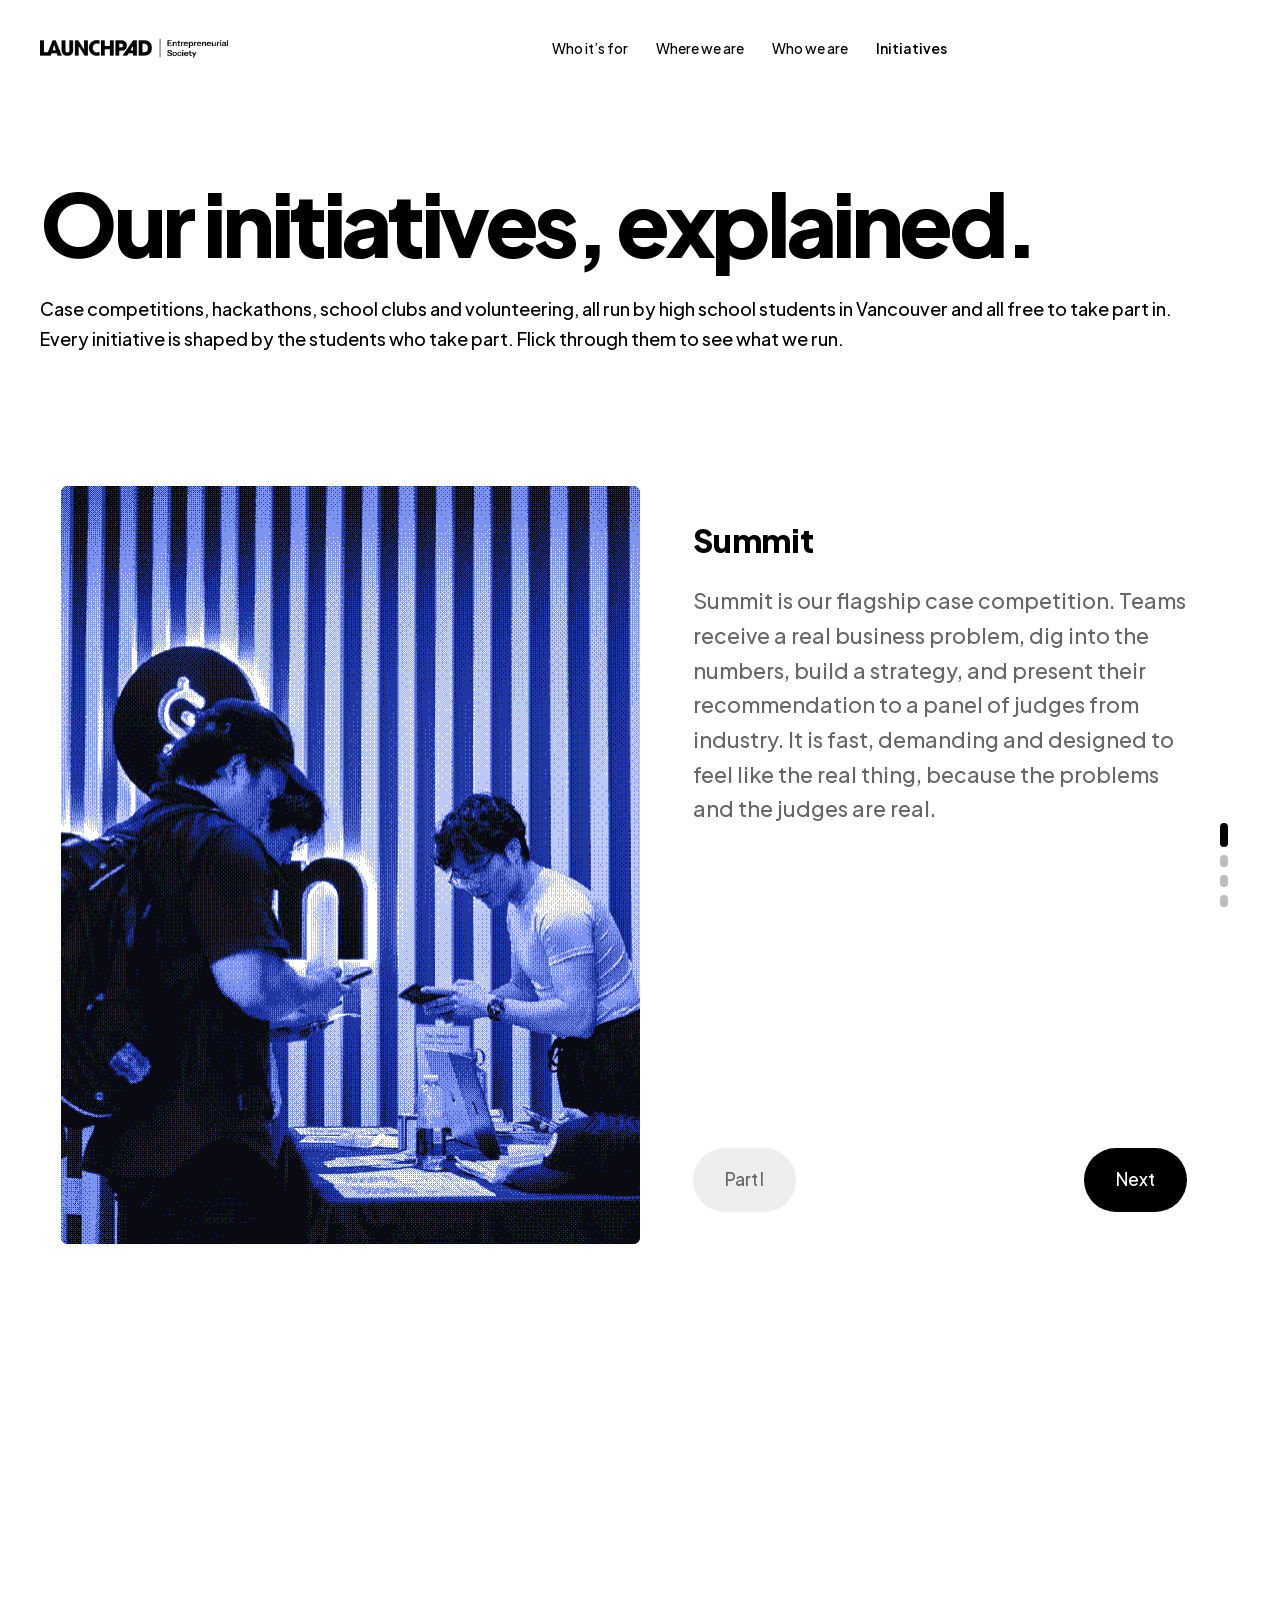
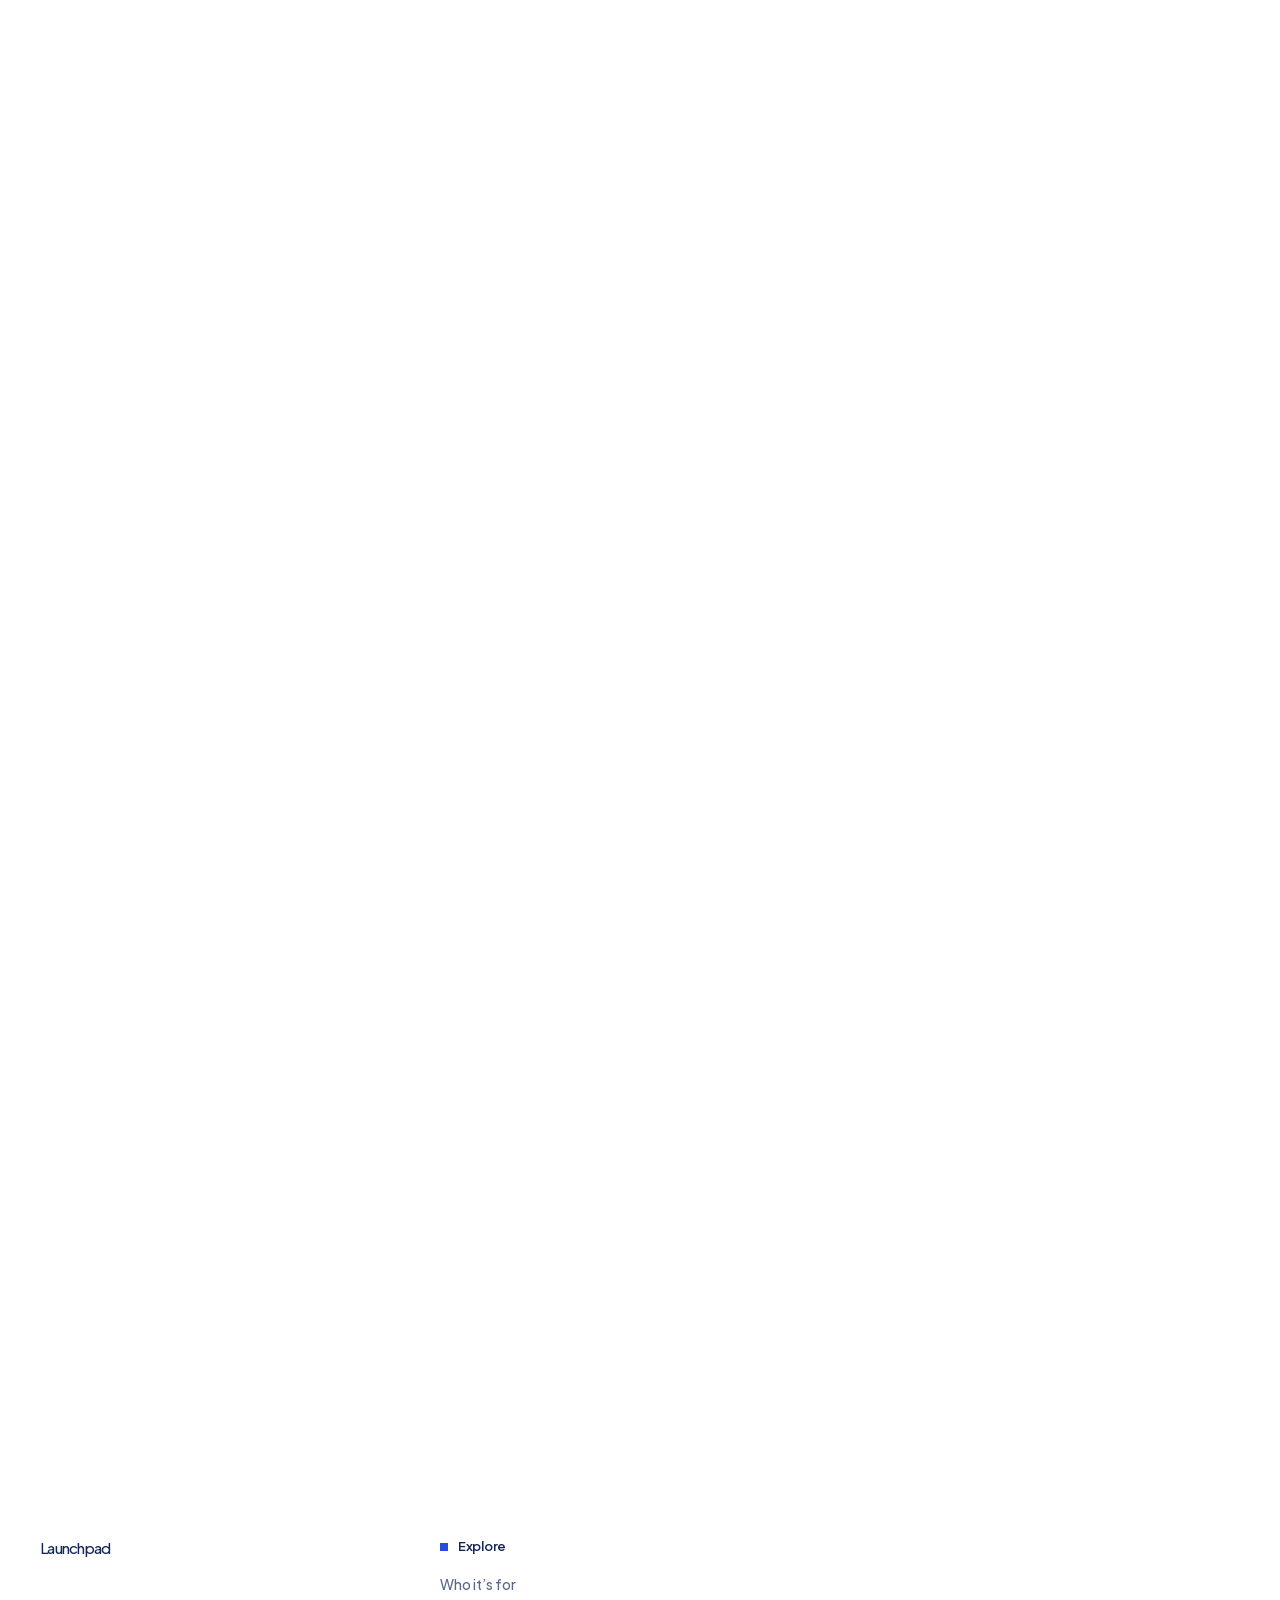
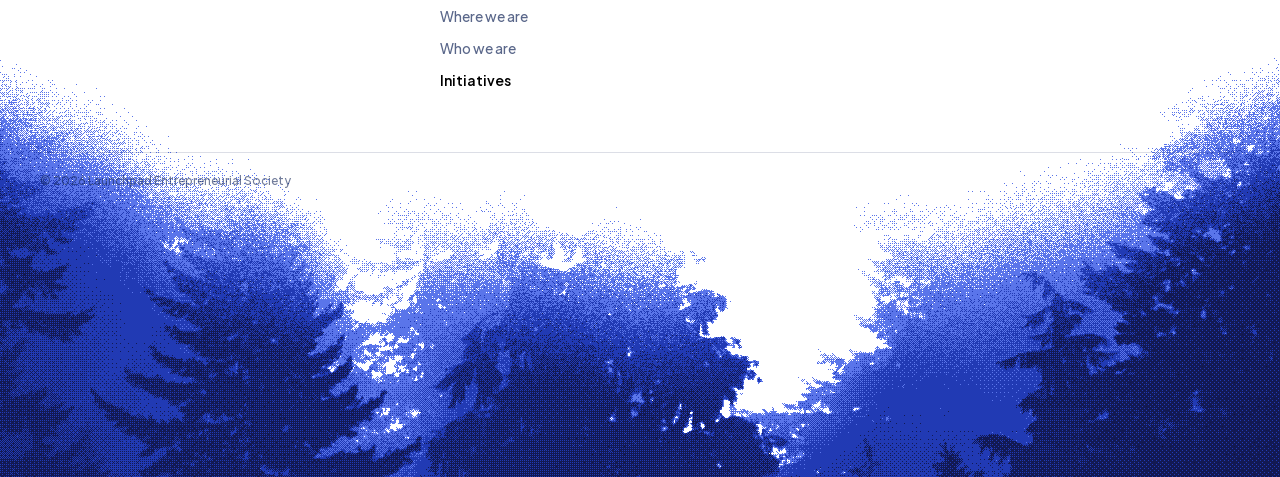
==== commit 58b21e4d: "Switch to Launchpad blue, centre the hero, add Shantanu Mehta - Recolour the whole site from purple " ====
--- a/agenda.html
+++ b/agenda.html
@@ -1 +1 @@
-<!DOCTYPE html><html data-dpl-id="dpl_w3NKNGjgQrKzwMNruwuWd6oCX3E9" lang="en" class="big_shoulders_7123ae34-module__k79pjW__variable instrument_sans_18e3504e-module__yVm6gW__variable h-full antialiased"><head><meta charSet="utf-8"/><meta name="viewport" content="width=device-width, initial-scale=1"/><link rel="preload" href="/_next/static/mirror/media/797e433ab948586e-s.p.1v5bejj26fx9h.woff2" as="font" crossorigin="" type="font/woff2"/><link rel="preload" href="/_next/static/mirror/media/MatrixSansPrint_Regular-s.p.2ckcxrzie5m3n.otf" as="font" crossorigin="" type="font/otf"/><link rel="preload" href="/_next/static/mirror/media/MatrixSansVideo_Regular-s.p.41-9n1qrm0-6z.otf" as="font" crossorigin="" type="font/otf"/><link rel="preload" href="/_next/static/mirror/media/caa3a2e1cccd8315-s.p.0zr6hhvz-h9nw.woff2" as="font" crossorigin="" type="font/woff2"/><link rel="preload" href="/_next/static/mirror/media/f06bf9da926bae75-s.p.3uuun_-7zsf1g.woff2" as="font" crossorigin="" type="font/woff2"/><link rel="preload" href="/_next/static/mirror/media/f99c309598d4ef8a.p.2v-hvpha9wp8q.woff2" as="font" crossorigin="" type="font/woff2"/><link rel="preload" href="/_next/static/mirror/media/fba5a26ea33df6a3-s.p.08ssgmy_tb90r.woff2" as="font" crossorigin="" type="font/woff2"/><link rel="preload" as="image" imageSrcSet="/brand/launchpad-lockup.png 32w, /brand/launchpad-lockup.png 48w, /brand/launchpad-lockup.png 64w, /brand/launchpad-lockup.png 96w, /brand/launchpad-lockup.png 128w, /brand/launchpad-lockup.png 256w, /brand/launchpad-lockup.png 384w, /brand/launchpad-lockup.png 640w, /brand/launchpad-lockup.png 750w, /brand/launchpad-lockup.png 828w, /brand/launchpad-lockup.png 1080w, /brand/launchpad-lockup.png 1200w, /brand/launchpad-lockup.png 1920w, /brand/launchpad-lockup.png 2048w, /brand/launchpad-lockup.png 3840w" imageSizes="(max-width: 768px) 146px, 219px"/><link rel="preload" as="image" href="/img-dither/agenda-checkin.png"/><link rel="preload" as="image" href="/img-dither/agenda-standing.png"/><link rel="preload" as="image" href="/img-dither/agenda-waterside.png"/><link rel="preload" as="image" href="/img-dither/agenda-circle.png"/><link rel="stylesheet" href="/_next/static/mirror/chunks/0337t9v20k-di.css" data-precedence="next"/><link rel="stylesheet" href="/_next/static/mirror/chunks/35wfv2cy29n3b.css" data-precedence="next"/><link rel="stylesheet" href="/_next/static/mirror/chunks/0l64sxbr0guh1.css" data-precedence="next"/><link rel="preload" as="script" fetchPriority="low" href="/_next/static/mirror/chunks/14p8_oqciff0p.js"/><script src="/_next/static/mirror/chunks/0ws7t_wz4dvp7.js" async=""></script><script src="/_next/static/mirror/chunks/2hbr1fp0o27in.js" async=""></script><script src="/_next/static/mirror/chunks/0qmpwqu9johly.js" async=""></script><script src="/_next/static/mirror/chunks/turbopack-09f51ytv3olvr.js" async=""></script><script src="/_next/static/mirror/chunks/1i6vnvxz198wi.js" async="" crossorigin=""></script><script src="/_next/static/mirror/chunks/2corl6wyj4669.js" async="" crossorigin=""></script><script src="/_next/static/mirror/chunks/06rfbqe8m_7ta.js" async="" crossorigin=""></script><script src="/_next/static/mirror/chunks/2k6axtzk1phra.js" async="" crossorigin=""></script><script src="/_next/static/mirror/chunks/278i-8izzp032.js" async="" crossorigin=""></script><meta name="theme-color" content="#ffffff"/><title>Initiatives | Launchpad</title><meta name="description" content="Four acts across sixteen days and fifteen nights just outside of New York. Broad strokes only; format and schedule subject to change."/><meta property="og:title" content="Launchpad Entrepreneurial Society"/><meta property="og:description" content="Launchpad Entrepreneurial Society is a youth-run nonprofit in Vancouver running free case competitions, hackathons and programs for high school students."/><meta property="og:type" content="website"/><meta name="twitter:card" content="summary_large_image"/><meta name="twitter:title" content="Launchpad Entrepreneurial Society"/><meta name="twitter:description" content="Launchpad Entrepreneurial Society is a youth-run nonprofit in Vancouver running free case competitions, hackathons and programs for high school students."/><link rel="icon" href="/favicon.ico?favicon.1k5qqw3w7i-nu.ico" sizes="64x64" type="image/x-icon"/><link rel="icon" href="/icon.svg?icon.11mrahgpxj4tj.svg" sizes="any" type="image/svg+xml"/><link rel="apple-touch-icon" href="/apple-icon.png?apple-icon.2nsbq48vrk_hy.png" sizes="180x180" type="image/png"/><meta name="next-size-adjust" content=""/><noscript><style>[data-rv],.stagger>span{opacity:1!important;transform:none!important;clip-path:none!important;filter:none!important}#run{height:auto!important}.typefill,.typefill span span{color:#142658!important}#run>div{position:static!important;height:auto!important;overflow:visible!important}.beat{position:relative!important;opacity:1!important;transform:none!important;padding-block:5rem}</style></noscript><script src="/_next/static/mirror/chunks/0c0hxoamwjsbw.js" noModule=""></script></head><body class="min-h-full"><div hidden=""><!--$--><!--/$--></div><main class="v1 plus_jakarta_sans_903079d0-module__AyqIMG__variable min-h-screen"><header class="bg-[#ffffff] pt-3 md:pt-5"><div class="mx-auto max-w-7xl px-6 md:px-10 flex h-14 items-center justify-between gap-6"><a class="py-3 transition-opacity hover:opacity-70" data-no-dither="true" href="/"><img alt="Launchpad, by Stan" width="1367" height="150" decoding="async" data-nimg="1" class="h-4 w-auto md:h-6" style="color:transparent" sizes="(max-width: 768px) 146px, 219px" srcSet="/brand/launchpad-lockup.png 32w, /brand/launchpad-lockup.png 48w, /brand/launchpad-lockup.png 64w, /brand/launchpad-lockup.png 96w, /brand/launchpad-lockup.png 128w, /brand/launchpad-lockup.png 256w, /brand/launchpad-lockup.png 384w, /brand/launchpad-lockup.png 640w, /brand/launchpad-lockup.png 750w, /brand/launchpad-lockup.png 828w, /brand/launchpad-lockup.png 1080w, /brand/launchpad-lockup.png 1200w, /brand/launchpad-lockup.png 1920w, /brand/launchpad-lockup.png 2048w, /brand/launchpad-lockup.png 3840w" src="/brand/launchpad-lockup.png"/></a><nav class="hidden items-center gap-7 md:flex"><a class="py-4 text-sm font-medium text-black transition-opacity hover:opacity-70" href="/who">Who it’s for</a><a class="py-4 text-sm font-medium text-black transition-opacity hover:opacity-70" href="/where">Where we are</a><a class="py-4 text-sm font-medium text-black transition-opacity hover:opacity-70" href="/stan">Who we are</a><a aria-current="page" class="py-4 text-sm font-medium text-black transition-opacity hover:opacity-70 font-semibold" href="/agenda">Initiatives</a></nav><div class="flex items-center gap-2 md:gap-0"><div class="hidden min-[380px]:block"><a href="/apply" class="inline-flex min-h-11 w-fit shrink-0 items-center justify-center rounded-[90px] bg-[#6355ff] px-7 py-3 text-sm font-medium text-[#ffffff] transition-colors hover:bg-[#5200ff]">Apply</a></div><div class="contents"><div class="contents"><button type="button" aria-label="Open menu" aria-expanded="false" aria-controls="mobile-menu" class="-mr-2 grid size-11 shrink-0 place-items-center md:hidden"><span class="burger" aria-hidden="true"><span class="burger__bar"></span><span class="burger__bar"></span><span class="burger__bar"></span></span></button></div></div></div></div></header><section class="mx-auto max-w-7xl px-6 md:px-10 pt-16 pb-16 md:pt-28 md:pb-28"><div class="@container"><h1 class="font-display stagger stagger--blur whitespace-nowrap text-[min(5.5rem,10cqw)] leading-[0.8] tracking-[-0.05em]"><span>Our</span> <span>initiatives,</span> <span>explained.</span></h1></div><p class="mt-7 text-base leading-relaxed text-black md:mt-9 md:text-lg" data-rv="soft" style="--d:420ms">Case competitions, hackathons, school clubs and volunteering, all run by high school students in Vancouver and all free to take part in.<br/>Every initiative is shaped by the students who take part. Flick through them to see what we run.</p></section><section id="acts" class="mx-auto max-w-7xl px-6 md:px-10 pb-16 md:pb-24" data-rv="soft"><div class="actdeck-rail"><div class="actdeck-pin" style="position:static"><div class="actdeck" style="--k:1"><div class="actdeck__stage" style="height:600px"><div class="actdeck__stack" style="width:900px;height:600px;zoom:1;left:50%;transform:translateX(-50%)"><article class="actdeck__card" style="height:600px;z-index:4;opacity:1;transform:translateY(0px) scale(1)"><div class="actdeck__media" data-no-dither="true"><img src="/img-dither/agenda-checkin.png" alt="" width="579" height="757" decoding="async" class="absolute inset-0 h-full w-full object-cover"/></div><div class="actdeck__body"><div><h2 class="actdeck__title font-display">Summit</h2><p class="actdeck__copy">Summit is our flagship case competition. Teams receive a real business problem, dig into the numbers, build a strategy, and present their recommendation to a panel of judges from industry. It is fast, demanding and designed to feel like the real thing, because the problems and the judges are real.</p></div><div class="actdeck__foot"><span class="actdeck__pill">Part I</span><button type="button" class="actdeck__cta">Next</button></div></div></article><article class="actdeck__card" inert="" style="height:600px;z-index:3;opacity:1;transform:translateY(-33.65px) scale(0.9231)"><div class="actdeck__media" data-no-dither="true"><img src="/img-dither/agenda-standing.png" alt="" width="579" height="757" decoding="async" class="absolute inset-0 h-full w-full object-cover"/></div><div class="actdeck__body"><div><h2 class="actdeck__title font-display">Tyche Cup</h2><p class="actdeck__copy">The Tyche Cup is our second flagship competition, named after the Greek goddess of fortune. Students go head to head on fast-paced challenges where creativity, strategy and quick thinking decide who comes out on top. Fortune favours the bold, and so does the scoreboard.</p></div><div class="actdeck__foot"><span class="actdeck__pill">Part II</span><button type="button" class="actdeck__cta">Next</button></div></div></article><article class="actdeck__card" inert="" style="height:600px;z-index:2;opacity:1;transform:translateY(-67.3px) scale(0.8462000000000001)"><div class="actdeck__media" data-no-dither="true"><img src="/img-dither/agenda-waterside.png" alt="" width="579" height="757" decoding="async" class="absolute inset-0 h-full w-full object-cover"/></div><div class="actdeck__body"><div><h2 class="actdeck__title font-display">Clubs</h2><p class="actdeck__copy">Launchpad clubs bring entrepreneurship into high schools across Vancouver. Chapters run workshops, practice cases, hackathon prep and guest speaker sessions, so students build skills all year and not just on competition day.</p></div><div class="actdeck__foot"><span class="actdeck__pill">Part III</span><button type="button" class="actdeck__cta">Next</button></div></div></article><article class="actdeck__card" inert="" style="height:600px;z-index:1;opacity:1;transform:translateY(-100.94999999999999px) scale(0.7693)"><div class="actdeck__media" data-no-dither="true"><img src="/img-dither/agenda-circle.png" alt="" width="579" height="757" decoding="async" class="absolute inset-0 h-full w-full object-cover"/></div><div class="actdeck__body"><div><h2 class="actdeck__title font-display">Volunteer</h2><p class="actdeck__copy">Every Launchpad event is run by students. Volunteers help with organizing, logistics, outreach and partnerships, gaining real leadership experience while creating opportunities for thousands of students to come.</p></div><div class="actdeck__foot"><span class="actdeck__pill">Part IV</span><button type="button" class="actdeck__cta">Next</button></div></div></article></div></div><div class="actdeck__dots" role="tablist" aria-orientation="vertical" aria-label="The four acts"><button type="button" role="tab" aria-selected="true" aria-label="Act I, Explore" class="actdeck__dot" data-on=""></button><button type="button" role="tab" aria-selected="false" aria-label="Act II, Create" class="actdeck__dot"></button><button type="button" role="tab" aria-selected="false" aria-label="Act III, Sell" class="actdeck__dot"></button><button type="button" role="tab" aria-selected="false" aria-label="Act IV, Ship" class="actdeck__dot"></button></div></div></div></div></section><div data-apply-dock-stop="true"><section class="relative overflow-hidden text-[#142658]" style="background-color:#ffffff"><canvas aria-hidden="true" class="pointer-events-none absolute inset-0 h-full w-full [image-rendering:pixelated]"></canvas><div class="relative"><div class="mx-auto max-w-7xl px-6 md:px-10 pt-16 md:pt-24"><div class="grid grid-cols-2 gap-x-5 gap-y-9 lg:grid-cols-[1.6fr_1fr_1fr_1.2fr] lg:gap-8"><div class="contents lg:order-1 lg:block"><div class="order-1 col-span-2 lg:col-span-1"><p class="text-[15px] font-medium tracking-[-0.05em]">Launchpad</p></div><div class="order-5 col-span-2 lg:col-span-1 lg:mt-6"><p class="text-[13px] font-semibold text-[#142658]/50">Stan</p><nav class="mt-1 flex flex-wrap items-center gap-x-4 gap-y-0"><a href="https://twitter.com/stanforcreators" target="_blank" rel="noopener noreferrer" class="block py-1.5 text-sm text-[#142658]/70 transition-colors hover:text-[#142658]">X</a><a href="https://www.instagram.com/stanforcreators" target="_blank" rel="noopener noreferrer" class="block py-1.5 text-sm text-[#142658]/70 transition-colors hover:text-[#142658]">Instagram</a><a href="https://www.tiktok.com/@stanforcreators" target="_blank" rel="noopener noreferrer" class="block py-1.5 text-sm text-[#142658]/70 transition-colors hover:text-[#142658]">TikTok</a><a href="https://www.linkedin.com/company/stanwithme" target="_blank" rel="noopener noreferrer" class="block py-1.5 text-sm text-[#142658]/70 transition-colors hover:text-[#142658]">LinkedIn</a><a href="https://www.youtube.com/channel/UCQ1wox_PP5Lds__fQdy6NvQ" target="_blank" rel="noopener noreferrer" class="block py-1.5 text-sm text-[#142658]/70 transition-colors hover:text-[#142658]">YouTube</a></nav></div></div><div class="order-2 col-span-2 lg:order-4 lg:col-span-1"><p class="mb-3 flex items-center gap-2.5 text-[13px] font-semibold tracking-[-0.02em]"><span aria-hidden="true" class="size-2 shrink-0 bg-[#6355ff]"></span>Apply</p><a href="/apply" class="inline-flex min-h-11 w-fit shrink-0 items-center justify-center rounded-[90px] bg-[#6355ff] px-7 py-3 text-sm font-medium text-[#ffffff] transition-colors hover:bg-[#5200ff]">Apply to camp</a><p class="mt-3 max-w-[26ch] text-sm leading-snug text-[#142658]/60">October 4th to 19th<!-- -->, <!-- -->2026<!-- -->.</p></div><div class="order-3 lg:order-2"><p class="mb-3 flex items-center gap-2.5 text-[13px] font-semibold tracking-[-0.02em]"><span aria-hidden="true" class="size-2 shrink-0 bg-[#6355ff]"></span>Explore</p><nav><a class="block py-1.5 text-sm text-[#142658]/70 transition-colors hover:text-[#142658]" href="/who">Who it’s for</a><a class="block py-1.5 text-sm text-[#142658]/70 transition-colors hover:text-[#142658]" href="/where">Where we are</a><a class="block py-1.5 text-sm text-[#142658]/70 transition-colors hover:text-[#142658]" href="/stan">Who we are</a><a aria-current="page" class="block py-1.5 text-sm text-[#142658]/70 transition-colors hover:text-[#142658] font-semibold text-black" href="/agenda">Initiatives</a></nav></div><div class="order-4 lg:order-3"><p class="mb-3 flex items-center gap-2.5 text-[13px] font-semibold tracking-[-0.02em]"><span aria-hidden="true" class="size-2 shrink-0 bg-[#6355ff]"></span>Legal</p><nav><a class="block py-1.5 text-sm text-[#142658]/70 transition-colors hover:text-[#142658]" href="/legal/terms">Program details</a><a class="block py-1.5 text-sm text-[#142658]/70 transition-colors hover:text-[#142658]" href="/legal/privacy">Privacy</a><a class="block py-1.5 text-sm text-[#142658]/70 transition-colors hover:text-[#142658]" href="/legal/cookies">Cookies</a><a href="https://assets.stanwith.me/legal/terms-of-service.pdf" target="_blank" rel="noopener noreferrer" class="block py-1.5 text-sm text-[#142658]/70 transition-colors hover:text-[#142658]">Stan Terms of Service</a><a href="https://assets.stanwith.me/legal/privacy-policy.pdf" target="_blank" rel="noopener noreferrer" class="block py-1.5 text-sm text-[#142658]/70 transition-colors hover:text-[#142658]">Stan Privacy Policy</a><a href="mailto:friends@stanwith.me?subject=Do%20Not%20Sell%20My%20Personal%20Information" target="_blank" rel="noopener noreferrer" class="block py-1.5 text-sm text-[#142658]/70 transition-colors hover:text-[#142658]">Do Not Sell My Personal Information</a></nav></div></div><div class="mt-14 h-px bg-[#142658]/15"></div><div data-dither-clear="true" class="flex flex-wrap items-center justify-between gap-3 pt-5 text-xs text-[#142658]/60"><span>© <!-- -->2026<!-- --> Launchpad Entrepreneurial Society</span></div></div><div class="h-[32vh] max-h-[380px] min-h-[200px]"></div></div></section></div><div class="apply-dock" inert="" aria-hidden="true"><div class="apply-dock__blur" aria-hidden="true"><i></i><i></i><i></i><i></i><i></i><i></i><i></i><i></i></div><div class="apply-dock__row"><a href="/apply" class="inline-flex min-h-11 w-fit shrink-0 items-center justify-center rounded-[90px] bg-[#6355ff] px-7 py-3 text-sm font-medium text-[#ffffff] transition-colors hover:bg-[#5200ff] apply-dock__btn gap-2">Apply to camp<span aria-hidden="true" class="text-base leading-none">→</span></a></div></div></main><!--$--><!--/$--><!--$!--><template data-dgst="BAILOUT_TO_CLIENT_SIDE_RENDERING"></template><!--/$--><script src="/_next/static/mirror/chunks/14p8_oqciff0p.js" id="_R_" async=""></script><script>(self.__next_f=self.__next_f||[]).push([0])</script><script>self.__next_f.push([1,"1:\"$Sreact.fragment\"\n3:I[46300,[\"/_next/static/mirror/chunks/1i6vnvxz198wi.js\"],\"DitherProvider\"]\n4:I[39756,[\"/_next/static/mirror/chunks/2corl6wyj4669.js\"],\"default\"]\n5:I[37457,[\"/_next/static/mirror/chunks/2corl6wyj4669.js\"],\"default\"]\n6:I[72893,[\"/_next/static/mirror/chunks/1i6vnvxz198wi.js\"],\"default\"]\n7:I[84051,[\"/_next/static/mirror/chunks/1i6vnvxz198wi.js\"],\"default\"]\n8:I[2355,[\"/_next/static/mirror/chunks/1i6vnvxz198wi.js\"],\"Analytics\"]\n9:I[56190,[\"/_next/static/mirror/chunks/1i6vnvxz198wi.js\",\"/_next/static/mirror/chunks/06rfbqe8m_7ta.js\",\"/_next/static/mirror/chunks/2k6axtzk1phra.js\",\"/_next/static/mirror/chunks/278i-8izzp032.js\"],\"default\"]\na:I[22016,[\"/_next/static/mirror/chunks/1i6vnvxz198wi.js\",\"/_next/static/mirror/chunks/06rfbqe8m_7ta.js\",\"/_next/static/mirror/chunks/2k6axtzk1phra.js\",\"/_next/static/mirror/chunks/278i-8izzp032.js\"],\"\"]\nb:I[5500,[\"/_next/static/mirror/chunks/1i6vnvxz198wi.js\",\"/_next/static/mirror/chunks/06rfbqe8m_7ta.js\",\"/_next/static/mirror/chunks/2k6axtzk1phra.js\",\"/_next/static/mirror/chunks/278i-8izzp032.js\"],\"Image\"]\nc:I[25832,[\"/_next/static/mirror/chunks/1i6vnvxz198wi.js\",\"/_next/static/mirror/chunks/06rfbqe8m_7ta.js\",\"/_next/static/mirror/chunks/2k6axtzk1phra.js\",\"/_next/static/mirror/chunks/278i-8izzp032.js\"],\"NavLink\"]\nd:I[79462,[\"/_next/static/mirror/chunks/1i6vnvxz198wi.js\",\"/_next/static/mirror/chunks/06rfbqe8m_7ta.js\",\"/_next/static/mirror/chunks/2k6axtzk1phra.js\",\"/_next/static/mirror/chunks/278i-8izzp032.js\"],\"default\"]\n19:I[68027,[\"/_next/static/mirror/chunks/1i6vnvxz198wi.js\"],\"default\",1]\n:HL[\"/_next/static/mirror/chunks/0337t9v20k-di.css\",\"style\"]\n:HL[\"/_next/static/mirror/chunks/35wfv2cy29n3b.css\",\"style\"]\n:HL[\"/_next/static/mirror/media/797e433ab948586e-s.p.1v5bejj26fx9h.woff2\",\"font\",{\"crossOrigin\":\"\",\"type\":\"font/woff2\"}]\n:HL[\"/_next/static/mirror/media/MatrixSansPrint_Regular-s.p.2ckcxrzie5m3n.otf\",\"font\",{\"crossOrigin\":\"\",\"type\":\"font/otf\"}]\n:HL[\"/_next/static/mirror/media/MatrixSansVideo_Regular-s.p.41-9n1qrm0-6z.otf\",\"font\",{\"crossOrigin\":\"\",\"type\":\"font/otf\"}]\n:HL[\"/_next/static/mirror/media/caa3a2e1cccd8315-s.p.0zr6hhvz-h9nw.woff2\",\"font\",{\"crossOrigin\":\"\",\"type\":\"font/woff2\"}]\n:HL[\"/_next/static/mirror/media/f06bf9da926bae75-s.p.3uuun_-7zsf1g.woff2\",\"font\",{\"crossOrigin\":\"\",\"type\":\"font/woff2\"}]\n:HL[\"/_next/static/mirror/media/f99c309598d4ef8a.p.2v-hvpha9wp8q.woff2\",\"font\",{\"crossOrigin\":\"\",\"type\":\"font/woff2\"}]\n:HL[\"/_next/static/mirror/media/fba5a26ea33df6a3-s.p.08ssgmy_tb90r.woff2\",\"font\",{\"crossOrigin\":\"\",\"type\":\"font/woff2\"}]\n:HL[\"/_next/static/mirror/chunks/0l64sxbr0guh1.css\",\"style\"]\n2:[\"$\",\"style\",null,{\"children\":\"[data-rv],.stagger\u003espan{opacity:1!important;transform:none!important;clip-path:none!important;filter:none!important}#run{height:auto!important}.typefill,.typefill span span{color:#142658!important}#run\u003ediv{position:static!important;height:auto!important;overflow:visible!important}.beat{position:relative!important;opacity:1!important;transform:none!important;padding-block:5rem}\"}]\n17:X\n0:{\"P\":null,\"c\":[\"\",\"agenda\"],\"q\":\"\",\"i\":false,\"f\":[[[\"\",{\"children\":[\"agenda\",{\"children\":[\"__PAGE__\",{},\"$undefined\",\"$undefined\",4608]},\"$undefined\",\"$undefined\",4608]},\"$undefined\",\"$undefined\",4624],[[\"$\",\"$1\",\"c\",{\"children\":[[[\"$\",\"link\",\"0\",{\"rel\":\"stylesheet\",\"href\":\"/_next/static/mirror/chunks/0337t9v20k-di.css\",\"precedence\":\"next\",\"crossOrigin\":\"$undefined\",\"nonce\":\"$undefined\"}],[\"$\",\"link\",\"1\",{\"rel\":\"stylesheet\",\"href\":\"/_next/static/mirror/chunks/35wfv2cy29n3b.css\",\"precedence\":\"next\",\"crossOrigin\":\"$undefined\",\"nonce\":\"$undefined\"}],[\"$\",\"script\",\"script-0\",{\"src\":\"/_next/static/mirror/chunks/1i6vnvxz198wi.js\",\"async\":true,\"nonce\":\"$undefined\"}]],[\"$\",\"html\",null,{\"lang\":\"en\",\"className\":\"big_shoulders_7123ae34-module__k79pjW__variable instrument_sans_18e3504e-module__yVm6gW__variable h-full antialiased\",\"children\":[[\"$\",\"head\",null,{\"children\":[\"$\",\"noscript\",null,{\"children\":\"$2\"}]}],[\"$\",\"body\",null,{\"className\":\"min-h-full\",\"children\":[[\"$\",\"$L3\",null,{\"children\":[[\"$\",\"$L4\",null,{\"parallelRouterKey\":\"children\",\"error\":\"$undefined\",\"errorStyles\":\"$undefined\",\"errorScripts\":\"$undefined\",\"template\":[\"$\",\"$L5\",null,{}],\"templateStyles\":\"$undefined\",\"templateScripts\":\"$undefined\",\"notFound\":[[[\"$\",\"title\",null,{\"children\":\"404: This page could not be found.\"}],[\"$\",\"div\",null,{\"style\":{\"fontFamily\":\"system-ui,\\\"Segoe UI\\\",Roboto,Helvetica,Arial,sans-serif,\\\"Apple Color Emoji\\\",\\\"Segoe UI Emoji\\\"\",\"height\":\"100vh\",\"textAlign\":\"center\",\"display\":\"flex\",\"flexDirection\":\"column\",\"alignItems\":\"center\",\"justifyContent\":\"center\"},\"children\":[\"$\",\"div\",null,{\"children\":[[\"$\",\"style\",null,{\"dangerouslySetInnerHTML\":{\"__html\":\"body{color:#000;background:#fff;margin:0}.next-error-h1{border-right:1px solid rgba(0,0,0,.3)}@media (prefers-color-scheme:dark){body{color:#fff;background:#000}.next-error-h1{border-right:1px solid rgba(255,255,255,.3)}}\"}}],[\"$\",\"h1\",null,{\"className\":\"next-error-h1\",\"style\":{\"display\":\"inline-block\",\"margin\":\"0 20px 0 0\",\"padding\":\"0 23px 0 0\",\"fontSize\":24,\"fontWeight\":500,\"verticalAlign\":\"top\",\"lineHeight\":\"49px\"},\"children\":404}],[\"$\",\"div\",null,{\"style\":{\"display\":\"inline-block\"},\"children\":[\"$\",\"h2\",null,{\"style\":{\"fontSize\":14,\"fontWeight\":400,\"lineHeight\":\"49px\",\"margin\":0},\"children\":\"This page could not be found.\"}]}]]}]}]],[]],\"forbidden\":\"$undefined\",\"unauthorized\":\"$undefined\"}],[\"$\",\"$L6\",null,{}]]}],[\"$\",\"$L7\",null,{}],[\"$\",\"$L8\",null,{}]]}]]}]]}],{\"children\":[[\"$\",\"$1\",\"c\",{\"children\":[null,[\"$\",\"$L4\",null,{\"parallelRouterKey\":\"children\",\"error\":\"$undefined\",\"errorStyles\":\"$undefined\",\"errorScripts\":\"$undefined\",\"template\":[\"$\",\"$L5\",null,{}],\"templateStyles\":\"$undefined\",\"templateScripts\":\"$undefined\",\"notFound\":\"$undefined\",\"forbidden\":\"$undefined\",\"unauthorized\":\"$undefined\"}]]}],{\"children\":[[\"$\",\"$1\",\"c\",{\"children\":[[\"$\",\"main\",null,{\"className\":\"v1 plus_jakarta_sans_903079d0-module__AyqIMG__variable min-h-screen\",\"children\":[[\"$\",\"$L9\",null,{}],[\"$\",\"header\",null,{\"className\":\"bg-[#ffffff] pt-3 md:pt-5\",\"children\":[\"$\",\"div\",null,{\"className\":\"mx-auto max-w-7xl px-6 md:px-10 flex h-14 items-center justify-between gap-6\",\"children\":[[\"$\",\"$La\",null,{\"href\":\"/\",\"className\":\"py-3 transition-opacity hover:opacity-70\",\"data-no-dither\":true,\"children\":[\"$\",\"$Lb\",null,{\"src\":\"/brand/launchpad-lockup.png\",\"alt\":\"Launchpad, by Stan\",\"width\":1367,\"height\":150,\"priority\":true,\"sizes\":\"(max-width: 768px) 146px, 219px\",\"className\":\"h-4 w-auto md:h-6\"}]}],[\"$\",\"nav\",null,{\"className\":\"hidden items-center gap-7 md:flex\",\"children\":[[\"$\",\"$Lc\",\"Who it’s for\",{\"href\":\"/who\",\"label\":\"Who it’s for\",\"className\":\"py-4 text-sm font-medium text-black transition-opacity hover:opacity-70\",\"activeClassName\":\"font-semibold\"}],[\"$\",\"$Lc\",\"Where we are\",{\"href\":\"/where\",\"label\":\"Where we are\",\"className\":\"py-4 text-sm font-medium text-black transition-opacity hover:opacity-70\",\"activeClassName\":\"font-semibold\"}],[\"$\",\"$Lc\",\"Who we are\",{\"href\":\"/stan\",\"label\":\"Who we are\",\"className\":\"py-4 text-sm font-medium text-black transition-opacity hover:opacity-70\",\"activeClassName\":\"font-semibold\"}],[\"$\",\"$Lc\",\"Initiatives\",{\"href\":\"/agenda\",\"label\":\"Initiatives\",\"className\":\"py-4 text-sm font-medium text-black transition-opacity hover:opacity-70\",\"activeClassName\":\"font-semibold\"}]]}],[\"$\",\"div\",null,{\"className\":\"flex items-center gap-2 md:gap-0\",\"children\":[[\"$\",\"div\",null,{\"className\":\"hidden min-[380px]:block\",\"children\":[\"$\",\"a\",null,{\"href\":\"/apply\",\"className\":\"inline-flex min-h-11 w-fit shrink-0 items-center justify-center rounded-[90px] bg-[#6355ff] px-7 py-3 text-sm font-medium text-[#ffffff] transition-colors hover:bg-[#5200ff]\",\"children\":\"Apply\"}]}],[\"$\",\"$Ld\",null,{\"items\":[[\"Who it’s for\",\"/who\"],[\"Where we are\",\"/where\"],[\"Who we are\",\"/stan\"],[\"Initiatives\",\"/agenda\"]]}]]}]]}]}],\"$Le\",\"$Lf\",\"$L10\",\"$L11\"]}],[\"$L12\",\"$L13\",\"$L14\",\"$L15\"],\"$L16\"]}],{},null,false,null]},null,false,\"$17\"]},null,false,null],\"$L18\",false]],\"m\":\"$undefined\",\"G\":[\"$19\",[\"$L1a\",\"$L1b\"]],\"S\":true,\"h\":null,\"r\":\"$undefined\",\"s\":\"$undefined\",\"a\":\"$undefined\",\"l\":\"$undefined\",\"p\":\"$undefined\",\"d\":\"$undefined\"}\n1c:I[65497,[\"/_next/static/mirror/chunks/1i6vnvxz198wi.js\",\"/_next/static/mirror/chunks/06rfbqe8m_7ta.js\",\"/_next/static/mirror/chunks/2k6axtzk1phra.js\",\"/_next/static/mirror/chunks/278i-8izzp032.js\"],\"default\"]\n1d:I[5270,[\"/_next/static/mirror/chunks/1i6vnvxz198wi.js\",\"/_next/static/mirror/chunks/06rfbqe8m_7ta.js\",\"/_next/static/mirror/chunks/2k6axtzk1phra.js\",\"/_next/static/mirror/chunks/278i-8izzp032.js\"],\"default\"]\n23:I[70598,[\"/_next/static/mirror/chunks/1i6vnvxz198wi.js\",\"/_next/static/mirror/chunks/06rfbqe8m_7ta.js\",\"/_next/static/mirror/chunks/2k6axtzk1phra.js\",\"/_next/static/mirror/chunks/278i-8izzp032.js\"],\"default\"]\n24:I[97367,[\"/_next/static/mirror/chunks/2corl6wyj4669.js\"],\"OutletBoundary\"]\n25:\"$Sreact.suspense\"\n27:I[97367,[\"/_next/static/mirror/chunks/2corl6wyj4669.js\"],\"ViewportBoundary\"]\n29:I[97367,[\"/_next/static/mirror/chunks/2corl6wyj4669.js\"],\"MetadataBoundary\"]\ne:[\"$\",\"section\",null,{\"className\":\"mx-auto max-w-7xl px-6 md:px-10 pt-16 pb-16 md:pt-28 md:pb-28\",\"children\":[[\"$\",\"div\",null,{\"className\":\"@container\",\"children\":[\"$\",\"h1\",null,{\"className\":\"font-display stagger stagger--blur whitespace-nowrap text-[min(5.5rem,10cqw)] leading-[0.8] tracking-[-0.05em]\",\"children\":[[\"$\",\"span\",null,{\"children\":\"Our\"}],\" \",[\"$\",\"span\",null,{\"children\":\"initiatives,\"}],\" \",[\"$\",\"span\",null,{\"children\":\"explained.\"}]]}]}],[\"$\",\"p\",null,{\"className\":\"mt-7 text-base leading-relaxed text-black md:mt-9 md:text-lg\",\"data-rv\":\"soft\",\"style\":{\"--d\":\"420ms\"},\"children\":[\"Case competitions, hackathons, school clubs and volunteering, all run by high school students in Vancouver and all free to take part in.\",[\"$\",\"br\",null,{}],\"Every initiative is shaped by the students who take part. Flick through them to see what we run.\"]}]]}]\nf:[\"$\",\"section\",null,{\"id\":\"acts\",\"className\":\"mx-auto max-w-7xl px-6 md:px-10 pb-16 md:pb-24\",\"data-rv\":\"soft\",\"children\":[\"$\",\"$L1c\",null,{\"cards\":[{\"label\":\"Part I\",\"name\":\"Summit\",\"src\":\"/img-dither/agenda-checkin.png\",\"body\":\"Summit is our flagship case competition. Teams receive a real business problem, dig into the numbers, build a strategy, and present their recommendation to a panel of judges from industry. It is fast, demanding and designed to feel like the real thing, because the problems and the judges are real.\"},{\"label\":\"Part II\",\"name\":\"Tyche Cup\",\"src\":\"/img-dither/agenda-standing.png\",\"body\":\"The Tyche Cup is our second flagship competition, named after the Greek goddess of fortune. Students go head to head on fast-paced challenges where creativity, strategy and quick thinking decide who comes out on top. Fortune favours the bold, and so does the scoreboard.\"},{\"label\":\"Part III\",\"name\":\"Clubs\",\"src\":\"/img-dither/agenda-waterside.png\",\"body\":\"Launchpad clubs bring entrepreneurship into high schools across Vancouver. Chapters run workshops, practice cases, hackathon prep and guest speaker sessions, so students build skills all year and not just on competition day.\"},{\"label\":\"Part IV\",\"name\":\"Volunteer\",\"src\":\"/img-dither/agenda-circle.png\",\"body\":\"Every Launchpad event is run by students. Volunteers help with organizing, logistics, outreach and partnerships, gaining real leadership experience while creating opportunities for thousands of students to come.\"}]}]}]\n10:[\"$\",\"div\",null,{\"data-apply-dock-stop\":true,\"children\":[\"$\",\"$L1d\",null,{\"src\":\"/img/woods.jpg\",\"className\":\"text-[#142658]\",\"tune\":{\"paper\":\"#ffffff\",\"horizon\":0.58,\"soften\":0.3,\"edgeRise\":0.3,\"zoom\":1.45,\"offsetX\":0,\"offsetY\":0.15,\"sway\":1,\"foliage\":0,\"hoverSize\":0},\"tuneNarrow\":{\"cell\":2,\"zoom\":0.37,\"offsetX\":0,\"offsetY\":0.6,\"soften\":0.05,\"edgeRise\":0,\"sway\":0,\"brightness\":1.1,\"midpoint\":0.04,\"contrast\":1.05},\"children\":[[\"$\",\"div\",null,{\"className\":\"mx-auto max-w-7xl px-6 md:px-10 pt-16 md:pt-24\",\"children\":[[\"$\",\"div\",null,{\"className\":\"grid grid-cols-2 gap-x-5 gap-y-9 lg:grid-cols-[1.6fr_1fr_1fr_1.2fr] lg:gap-8\",\"children\":[[\"$\",\"div\",null,{\"className\":\"contents lg:order-1 lg:block\",\"children\":[[\"$\",\"div\",null,{\"className\":\"order-1 col-span-2 lg:col-span-1\",\"children\":[\"$\",\"p\",null,{\"className\":\"text-[15px] font-medium tracking-[-0.05em]\",\"children\":\"Launchpad\"}]}],[\"$\",\"div\",null,{\"className\":\"order-5 col-span-2 lg:col-span-1 lg:mt-6\",\"children\":[[\"$\",\"p\",null,{\"className\":\"text-[13px] font-semibold text-[#142658]/50\",\"children\":\"Stan\"}],[\"$\",\"nav\",null,{\"className\":\"mt-1 flex flex-wrap items-center gap-x-4 gap-y-0\",\"children\":[[\"$\",\"a\",\"X\",{\"href\":\"https://twitter.com/stanforcreators\",\"target\":\"_blank\",\"rel\":\"noopener noreferrer\",\"className\":\"block py-1.5 text-sm text-[#142658]/70 transition-colors hover:text-[#142658]\",\"children\":\"X\"}],[\"$\",\"a\",\"Instagram\",{\"href\":\"https://www.instagram.com/stanforcreators\",\"target\":\"_blank\",\"rel\":\"noopener noreferrer\",\"className\":\"block py-1.5 text-sm text-[#142658]/70 transition-colors hover:text-[#142658]\",\"children\":\"Instagram\"}],[\"$\",\"a\",\"TikTok\",{\"href\":\"https://www.tiktok.com/@stanforcreators\",\"target\":\"_blank\",\"rel\":\"noopener noreferrer\",\"className\":\"block py-1.5 text-sm text-[#142658]/70 transition-colors hover:text-[#142658]\",\"children\":\"TikTok\"}],[\"$\",\"a\",\"LinkedIn\",{\"href\":\"https://www.linkedin.com/company/stanwithme\",\"target\":\"_blank\",\"rel\":\"noopener noreferrer\",\"className\":\"block py-1.5 text-sm text-[#142658]/70 transition-colors hover:text-[#142658]\",\"children\":\"LinkedIn\"}],[\"$\",\"a\",\"YouTube\",{\"href\":\"https://www.youtube.com/channel/UCQ1wox_PP5Lds__fQdy6NvQ\",\"target\":\"_blank\",\"rel\":\"noopener noreferrer\",\"className\":\"block py-1.5 text-sm text-[#142658]/70 transition-colors hover:text-[#142658]\",\"children\":\"YouTube\"}]]}]]}]]}],[\"$\",\"div\",null,{\"className\":\"order-2 col-span-2 lg:order-4 lg:col-span-1\",\"children\":[[\"$\",\"p\",null,{\"className\":\"mb-3 flex items-center gap-2.5 text-[13px] font-semibold tracking-[-0.02em]\",\"children\":[[\"$\",\"span\",null,{\"aria-hidden\":true,\"className\":\"size-2 shrink-0 bg-[#6355ff]\"}],\"Apply\"]}],[\"$\",\"a\",null,{\"href\":\"/apply\",\"className\":\"inline-flex min-h-11 w-fit shrink-0 items-center justify-center rounded-[90px] bg-[#6355ff] px-7 py-3 text-sm font-medium text-[#ffffff] transition-colors hover:bg-[#5200ff]\",\"children\":\"Apply to camp\"}],[\"$\",\"p\",null,{\"className\":\"mt-3 max-w-[26ch] text-sm leading-snug text-[#142658]/60\",\"children\":[\"October 4th to 19th\",\", \",2026,\".\"]}]]}],[\"$\",\"div\",null,{\"className\":\"order-3 lg:order-2\",\"children\":[[\"$\",\"p\",null,{\"className\":\"mb-3 flex items-center gap-2.5 text-[13px] font-semibold tracking-[-0.02em]\",\"children\":[[\"$\",\"span\",null,{\"aria-hidden\":true,\"className\":\"size-2 shrink-0 bg-[#6355ff]\"}],\"Explore\"]}],[\"$\",\"nav\",null,{\"children\":[[\"$\",\"$Lc\",\"Who it’s for\",{\"href\":\"/who\",\"label\":\"Who it’s for\",\"className\":\"block py-1.5 text-sm text-[#142658]/70 transition-colors hover:text-[#142658]\",\"activeClassName\":\"font-semibold text-black\"}],[\"$\",\"$Lc\",\"Where we are\",{\"href\":\"/where\",\"label\":\"Where we are\",\"className\":\"block py-1.5 text-sm text-[#142658]/70 transition-colors hover:text-[#142658]\",\"activeClassName\":\"font-semibold text-black\"}],[\"$\",\"$Lc\",\"Who we are\",{\"href\":\"/stan\",\"label\":\"Who we are\",\"className\":\"block py-1.5 text-sm text-[#142658]/70 transition-colors hover:text-[#142658]\",\"activeClassName\":\"font-semibold text-black\"}],[\"$\",\"$Lc\",\"Initiatives\",{\"href\":\"/agenda\",\"label\":\"Initiatives\",\"className\":\"block py-1.5 text-sm text-[#142658]/70 transition-colors hover:text-[#142658]\",\"activeClassName\":\"font-semibold text-black\"}]]}]]}],[\"$\",\"div\",null,{\"className\":\"order-4 lg:order-3\",\"children\":[\"$L1e\",\"$L1f\"]}]]}],\"$L20\",\"$L21\"]}],\"$L22\"]}]}]\n11:[\"$\",\"$L23\",null,{}]\n12:[\"$\",\"link\",\"0\",{\"rel\":\"stylesheet\",\"href\":\"/_next/static/mirror/chunks/0l64sxbr0guh1.css\",\"precedence\":\"next\",\"crossOrigin\":\"$undefined\",\"nonce\":\"$undefined\"}]\n13:[\"$\",\"script\",\"script-0\",{\"src\":\"/_next/static/mirror/chunks/06rfbqe8m_7ta.js\",\"async\":true,\"nonce\":\"$undefined\"}]\n14:[\"$\",\"script\",\"script-1\",{\"src\":\"/_next/static/mirror/chunks/2k6axtzk1phra.js\",\"async\":true,\"nonce\":\"$undefined\"}]\n15:[\"$\",\"script\",\"script-2\",{\"src\":\"/_next/static/mirror/chunks/278i-8izzp032.js\",\"async\":true,\"nonce\":\"$undefined\"}]\n16:[\"$\",\"$L24\",null,{\"children\":[\"$\",\"$25\",null,{\"name\":\"Next.MetadataOutlet\",\"children\":\"$@26\"}]}]\n18:[\"$\",\"$1\",\"h\",{\"children\":[null,[\"$\",\"$L27\",null,{\"children\":\"$L28\"}],[\"$\",\"div\",null,{\"hidden\":true,\"children\":[\"$\",\"$L29\",null,{\"children\":[\"$\",\"$25\",null,{\"name\":\"Next.Metadata\",\"children\":\"$L2a\"}]}]}],[\"$\",\"meta\",null,{\"name\":\"next-size-adjust\",\"content\":\"\"}]]}]\n1a:[\"$\",\"link\",\"0\",{\"rel\":\"stylesheet\",\"href\":\"/_next/static/mirror/chunks/0337t9v20k-di.css\",\"precedence\":\"next\",\"crossOrigin\":\"$undefined\",\"nonce\":\"$undefined\"}]\n1b:[\"$\",\"link\",\"1\",{\"rel\":\"stylesheet\",\"href\":\"/_next/static/mirror/chunks/35wfv2cy29n3b.css\",\"precedence\":\"next\",\"crossOrigin\":\"$undefined\",\"nonce\":\"$undefined\"}]\n17:C\n1e:[\"$\",\"p\",null,{\"className\":\"mb-3 flex items-center gap-2.5 text-[13px] font-semibold tracking-[-0.02em]\",\"children\":[[\"$\",\"span\",null,{\"aria-hidden\":true,\"className\":\"size-2 shrink-0 bg-[#6355ff]\"}],\"Legal\"]}]\n1f:[\"$\",\"nav\",null,{\"children\":[[\"$\",\"$La\",\"/legal/terms\",{\"href\":\"/legal/terms\",\"className\":\"block py-1.5 text-sm text-[#142658]/70 transition-colors hover:text-[#142658]\",\"children\":\"Program details\"}],[\"$\",\"$La\",\"/legal/privacy\",{\"href\":\"/legal/privacy\",\"className\":\"block py-1.5 text-sm text-[#142658]/70 transition-colors hover:text-[#142658]\",\"children\":\"Privacy\"}],[\"$\",\"$La\",\"/legal/cookies\",{\"href\":\"/legal/cookies\",\"className\":\"block py-1.5 text-sm text-[#142658]/70 transition-colors hover:text-[#142658]\",\"children\":\"Cookies\"}],[\"$\",\"a\",\"https://assets.stanwith.me/legal/terms-of-service.pdf\",{\"href\":\"https://assets.stanwith.me/legal/terms-of-service.pdf\",\"target\":\"_blank\",\"rel\":\"noopener noreferrer\",\"className\":\"block py-1.5 text-sm text-[#142658]/70 transition-colors hover:text-[#142658]\",\"children\":\"Stan Terms of Service\"}],[\"$\",\"a\",\"https://assets.stanwith.me/legal/privacy-policy.pdf\",{\"href\":\"https://assets.stanwith.me/legal/privacy-policy.pdf\",\"target\":\"_blank\",\"rel\":\"noopener noreferrer\",\"className\":\"block py-1.5 text-sm text-[#142658]/70 transition-colors hover:text-[#142658]\",\"children\":\"Stan Privacy Policy\"}],[\"$\",\"a\",\"mailto:friends@stanwith.me?subject=Do%20Not%20Sell%20My%20Personal%20Information\",{\"href\":\"mailto:friends@stanwith.me?subject=Do%20Not%20Sell%20My%20Personal%20Information\",\"target\":\"_blank\",\"rel\":\"noopener noreferrer\",\"className\":\"block py-1.5 text-sm text-[#142658]/70 transition-colors hover:text-[#142658]\",\"children\":\"Do Not Sell My Personal Information\"}]]}]\n20:[\"$\",\"div\",null,{\"className\":\"mt-14 h-px bg-[#142658]/15\"}]\n21:[\"$\",\"div\",null,{\"data-dither-clear\":true,\"className\":\"flex flex-wrap items-center justify-between gap-3 pt-5 text-xs text-[#142658]/60\",\"children\":[\"$\",\"span\",null,{\"children\":[\"© \",2026,\" Launchpad Entrepreneurial Society\"]}]}]\n22:[\"$\",\"div\",null,{\"className\":\"h-[32vh] max-h-[380px] min-h-[200px]\"}]\n28:[[\"$\",\"meta\",\"0\",{\"charSet\":\"utf-8\"}],[\"$\",\"meta\",\"1\",{\"name\":\"viewport\",\"content\":\"width=device-width, initial-scale=1\"}],[\"$\",\"meta\",\"2\",{\"name\":\"theme-color\",\"content\":\"#ffffff\"}]]\n2b:I[27201,[\"/_next/static/mirror/chunks/2corl6wyj4669.js\"],\"IconMark\"]\n26:null\n2a:[[\"$\",\"title\",\"0\",{\"children\":\"Initiatives | Launchpad\"}],[\"$\",\"meta\",\"1\",{\"name\":\"description\",\"content\":\"Four acts across sixteen days and fifteen nights just outside of New York. Broad strokes only; format and schedule subject to change.\"}],[\"$\",\"meta\",\"2\",{\"property\":\"og:title\",\"content\":\"Launchpad Entrepreneurial Society\"}],[\"$\",\"meta\",\"3\",{\"property\":\"og:description\",\"content\":\"Launchpad Entrepreneurial Society is a youth-run nonprofit in Vancouver running free case competitions, hackathons and programs for high school students.\"}],[\"$\",\"meta\",\"4\",{\"property\":\"og:image\",\"content\":\"https://launchpad.stan.store/opengraph-image?b1ca2290e41fe62f\"}],[\"$\",\"meta\",\"5\",{\"property\":\"og:image:type\",\"content\":\"image/png\"}],[\"$\",\"meta\",\"6\",{\"property\":\"og:image:width\",\"content\":\"1200\"}],[\"$\",\"meta\",\"7\",{\"property\":\"og:image:height\",\"content\":\"630\"}],[\"$\",\"meta\",\"8\",{\"property\":\"og:image:alt\",\"content\":\"Launchpad Entrepreneurial Society\"}],[\"$\",\"meta\",\"9\",{\"property\":\"og:type\",\"content\":\"website\"}],[\"$\",\"meta\",\"10\",{\"name\":\"twitter:card\",\"content\":\"summary_large_image\"}],[\"$\",\"meta\",\"11\",{\"name\":\"twitter:title\",\"content\":\"Launchpad Entrepreneurial Society\"}],[\"$\",\"meta\",\"12\",{\"name\":\"twitter:description\",\"content\":\"Launchpad Entrepreneurial Society is a youth-run nonprofit in Vancouver running free case competitions, hackathons and programs for high school students.\"}],[\"$\",\"meta\",\"13\",{\"name\":\"twitter:image\",\"content\":\"https://launchpad.stan.store/twitter-image?b1ca2290e41fe62f\"}],[\"$\",\"meta\",\"14\",{\"name\":\"twitter:image:alt\",\"content\":\"Launchpad Entrepreneurial Society\"}],[\"$\",\"meta\",\"15\",{\"name\":\"twitter:image:type\",\"content\":\"image/png\"}],[\"$\",\"meta\",\"16\",{\"name\":\"twitter:image:width\",\"content\":\"1200\"}],[\"$\",\"meta\",\"17\",{\"name\":\"twitter:image:height\",\"content\":\"630\"}],[\"$\",\"link\",\"18\",{\"rel\":\"icon\",\"href\":\"/favicon.ico?favicon.1k5qqw3w7i-nu.ico\",\"sizes\":\"64x64\",\"type\":\"image/x-icon\"}],[\"$\",\"link\",\"19\",{\"rel\":\"icon\",\"href\":\"/icon.svg?icon.11mrahgpxj4tj.svg\",\"sizes\":\"any\",\"type\":\"image/svg+xml\"}],[\"$\",\"link\",\"20\",{\"rel\":\"apple-touch-icon\",\"href\":\"/apple-icon.png?apple-icon.2nsbq48vrk_hy.png\",\"sizes\":\"180x180\",\"type\":\"image/png\"}],[\"$\",\"$L2b\",\"21\",{}]]\n"])</script></body></html>+<!DOCTYPE html><html data-dpl-id="dpl_w3NKNGjgQrKzwMNruwuWd6oCX3E9" lang="en" class="big_shoulders_7123ae34-module__k79pjW__variable instrument_sans_18e3504e-module__yVm6gW__variable h-full antialiased"><head><meta charSet="utf-8"/><meta name="viewport" content="width=device-width, initial-scale=1"/><link rel="preload" href="/_next/static/les/media/797e433ab948586e-s.p.1v5bejj26fx9h.woff2" as="font" crossorigin="" type="font/woff2"/><link rel="preload" href="/_next/static/les/media/MatrixSansPrint_Regular-s.p.2ckcxrzie5m3n.otf" as="font" crossorigin="" type="font/otf"/><link rel="preload" href="/_next/static/les/media/MatrixSansVideo_Regular-s.p.41-9n1qrm0-6z.otf" as="font" crossorigin="" type="font/otf"/><link rel="preload" href="/_next/static/les/media/caa3a2e1cccd8315-s.p.0zr6hhvz-h9nw.woff2" as="font" crossorigin="" type="font/woff2"/><link rel="preload" href="/_next/static/les/media/f06bf9da926bae75-s.p.3uuun_-7zsf1g.woff2" as="font" crossorigin="" type="font/woff2"/><link rel="preload" href="/_next/static/les/media/f99c309598d4ef8a.p.2v-hvpha9wp8q.woff2" as="font" crossorigin="" type="font/woff2"/><link rel="preload" href="/_next/static/les/media/fba5a26ea33df6a3-s.p.08ssgmy_tb90r.woff2" as="font" crossorigin="" type="font/woff2"/><link rel="preload" as="image" imageSrcSet="/brand/launchpad-lockup.png 32w, /brand/launchpad-lockup.png 48w, /brand/launchpad-lockup.png 64w, /brand/launchpad-lockup.png 96w, /brand/launchpad-lockup.png 128w, /brand/launchpad-lockup.png 256w, /brand/launchpad-lockup.png 384w, /brand/launchpad-lockup.png 640w, /brand/launchpad-lockup.png 750w, /brand/launchpad-lockup.png 828w, /brand/launchpad-lockup.png 1080w, /brand/launchpad-lockup.png 1200w, /brand/launchpad-lockup.png 1920w, /brand/launchpad-lockup.png 2048w, /brand/launchpad-lockup.png 3840w" imageSizes="(max-width: 768px) 146px, 219px"/><link rel="preload" as="image" href="/img-dither/agenda-checkin.png"/><link rel="preload" as="image" href="/img-dither/agenda-standing.png"/><link rel="preload" as="image" href="/img-dither/agenda-waterside.png"/><link rel="preload" as="image" href="/img-dither/agenda-circle.png"/><link rel="stylesheet" href="/_next/static/les/chunks/0337t9v20k-di.css" data-precedence="next"/><link rel="stylesheet" href="/_next/static/les/chunks/35wfv2cy29n3b.css" data-precedence="next"/><link rel="stylesheet" href="/_next/static/les/chunks/0l64sxbr0guh1.css" data-precedence="next"/><link rel="preload" as="script" fetchPriority="low" href="/_next/static/les/chunks/14p8_oqciff0p.js"/><script src="/_next/static/les/chunks/0ws7t_wz4dvp7.js" async=""></script><script src="/_next/static/les/chunks/2hbr1fp0o27in.js" async=""></script><script src="/_next/static/les/chunks/0qmpwqu9johly.js" async=""></script><script src="/_next/static/les/chunks/turbopack-09f51ytv3olvr.js" async=""></script><script src="/_next/static/les/chunks/1i6vnvxz198wi.js" async="" crossorigin=""></script><script src="/_next/static/les/chunks/2corl6wyj4669.js" async="" crossorigin=""></script><script src="/_next/static/les/chunks/06rfbqe8m_7ta.js" async="" crossorigin=""></script><script src="/_next/static/les/chunks/2k6axtzk1phra.js" async="" crossorigin=""></script><script src="/_next/static/les/chunks/278i-8izzp032.js" async="" crossorigin=""></script><meta name="theme-color" content="#ffffff"/><title>Initiatives | Launchpad</title><meta name="description" content="Four acts across sixteen days and fifteen nights just outside of New York. Broad strokes only; format and schedule subject to change."/><meta property="og:title" content="Launchpad Entrepreneurial Society"/><meta property="og:description" content="Launchpad Entrepreneurial Society is a youth-run nonprofit in Vancouver running free case competitions, hackathons and programs for high school students."/><meta property="og:type" content="website"/><meta name="twitter:card" content="summary_large_image"/><meta name="twitter:title" content="Launchpad Entrepreneurial Society"/><meta name="twitter:description" content="Launchpad Entrepreneurial Society is a youth-run nonprofit in Vancouver running free case competitions, hackathons and programs for high school students."/><link rel="icon" href="/favicon.ico?favicon.1k5qqw3w7i-nu.ico" sizes="64x64" type="image/x-icon"/><link rel="icon" href="/icon.svg?icon.11mrahgpxj4tj.svg" sizes="any" type="image/svg+xml"/><link rel="apple-touch-icon" href="/apple-icon.png?apple-icon.2nsbq48vrk_hy.png" sizes="180x180" type="image/png"/><meta name="next-size-adjust" content=""/><noscript><style>[data-rv],.stagger>span{opacity:1!important;transform:none!important;clip-path:none!important;filter:none!important}#run{height:auto!important}.typefill,.typefill span span{color:#142658!important}#run>div{position:static!important;height:auto!important;overflow:visible!important}.beat{position:relative!important;opacity:1!important;transform:none!important;padding-block:5rem}</style></noscript><script src="/_next/static/les/chunks/0c0hxoamwjsbw.js" noModule=""></script></head><body class="min-h-full"><div hidden=""><!--$--><!--/$--></div><main class="v1 plus_jakarta_sans_903079d0-module__AyqIMG__variable min-h-screen"><header class="bg-[#ffffff] pt-3 md:pt-5"><div class="mx-auto max-w-7xl px-6 md:px-10 flex h-14 items-center justify-between gap-6"><a class="py-3 transition-opacity hover:opacity-70" data-no-dither="true" href="/"><img alt="Launchpad, by Stan" width="1367" height="150" decoding="async" data-nimg="1" class="h-4 w-auto md:h-6" style="color:transparent" sizes="(max-width: 768px) 146px, 219px" srcSet="/brand/launchpad-lockup.png 32w, /brand/launchpad-lockup.png 48w, /brand/launchpad-lockup.png 64w, /brand/launchpad-lockup.png 96w, /brand/launchpad-lockup.png 128w, /brand/launchpad-lockup.png 256w, /brand/launchpad-lockup.png 384w, /brand/launchpad-lockup.png 640w, /brand/launchpad-lockup.png 750w, /brand/launchpad-lockup.png 828w, /brand/launchpad-lockup.png 1080w, /brand/launchpad-lockup.png 1200w, /brand/launchpad-lockup.png 1920w, /brand/launchpad-lockup.png 2048w, /brand/launchpad-lockup.png 3840w" src="/brand/launchpad-lockup.png"/></a><nav class="hidden items-center gap-7 md:flex"><a class="py-4 text-sm font-medium text-black transition-opacity hover:opacity-70" href="/who">Who it’s for</a><a class="py-4 text-sm font-medium text-black transition-opacity hover:opacity-70" href="/where">Where we are</a><a class="py-4 text-sm font-medium text-black transition-opacity hover:opacity-70" href="/stan">Who we are</a><a aria-current="page" class="py-4 text-sm font-medium text-black transition-opacity hover:opacity-70 font-semibold" href="/agenda">Initiatives</a></nav><div class="flex items-center gap-2 md:gap-0"><div class="hidden min-[380px]:block"><a href="/apply" class="inline-flex min-h-11 w-fit shrink-0 items-center justify-center rounded-[90px] bg-[#284be4] px-7 py-3 text-sm font-medium text-[#ffffff] transition-colors hover:bg-[#1d3bc4]">Apply</a></div><div class="contents"><div class="contents"><button type="button" aria-label="Open menu" aria-expanded="false" aria-controls="mobile-menu" class="-mr-2 grid size-11 shrink-0 place-items-center md:hidden"><span class="burger" aria-hidden="true"><span class="burger__bar"></span><span class="burger__bar"></span><span class="burger__bar"></span></span></button></div></div></div></div></header><section class="mx-auto max-w-7xl px-6 md:px-10 pt-16 pb-16 md:pt-28 md:pb-28"><div class="@container"><h1 class="font-display stagger stagger--blur whitespace-nowrap text-[min(5.5rem,10cqw)] leading-[0.8] tracking-[-0.05em]"><span>Our</span> <span>initiatives,</span> <span>explained.</span></h1></div><p class="mt-7 text-base leading-relaxed text-black md:mt-9 md:text-lg" data-rv="soft" style="--d:420ms">Case competitions, hackathons, school clubs and volunteering, all run by high school students in Vancouver and all free to take part in.<br/>Every initiative is shaped by the students who take part. Flick through them to see what we run.</p></section><section id="acts" class="mx-auto max-w-7xl px-6 md:px-10 pb-16 md:pb-24" data-rv="soft"><div class="actdeck-rail"><div class="actdeck-pin" style="position:static"><div class="actdeck" style="--k:1"><div class="actdeck__stage" style="height:600px"><div class="actdeck__stack" style="width:900px;height:600px;zoom:1;left:50%;transform:translateX(-50%)"><article class="actdeck__card" style="height:600px;z-index:4;opacity:1;transform:translateY(0px) scale(1)"><div class="actdeck__media" data-no-dither="true"><img src="/img-dither/agenda-checkin.png" alt="" width="579" height="757" decoding="async" class="absolute inset-0 h-full w-full object-cover"/></div><div class="actdeck__body"><div><h2 class="actdeck__title font-display">Summit</h2><p class="actdeck__copy">Summit is our flagship case competition. Teams receive a real business problem, dig into the numbers, build a strategy, and present their recommendation to a panel of judges from industry. It is fast, demanding and designed to feel like the real thing, because the problems and the judges are real.</p></div><div class="actdeck__foot"><span class="actdeck__pill">Part I</span><button type="button" class="actdeck__cta">Next</button></div></div></article><article class="actdeck__card" inert="" style="height:600px;z-index:3;opacity:1;transform:translateY(-33.65px) scale(0.9231)"><div class="actdeck__media" data-no-dither="true"><img src="/img-dither/agenda-standing.png" alt="" width="579" height="757" decoding="async" class="absolute inset-0 h-full w-full object-cover"/></div><div class="actdeck__body"><div><h2 class="actdeck__title font-display">Tyche Cup</h2><p class="actdeck__copy">The Tyche Cup is our second flagship competition, named after the Greek goddess of fortune. Students go head to head on fast-paced challenges where creativity, strategy and quick thinking decide who comes out on top. Fortune favours the bold, and so does the scoreboard.</p></div><div class="actdeck__foot"><span class="actdeck__pill">Part II</span><button type="button" class="actdeck__cta">Next</button></div></div></article><article class="actdeck__card" inert="" style="height:600px;z-index:2;opacity:1;transform:translateY(-67.3px) scale(0.8462000000000001)"><div class="actdeck__media" data-no-dither="true"><img src="/img-dither/agenda-waterside.png" alt="" width="579" height="757" decoding="async" class="absolute inset-0 h-full w-full object-cover"/></div><div class="actdeck__body"><div><h2 class="actdeck__title font-display">Clubs</h2><p class="actdeck__copy">Launchpad clubs bring entrepreneurship into high schools across Vancouver. Chapters run workshops, practice cases, hackathon prep and guest speaker sessions, so students build skills all year and not just on competition day.</p></div><div class="actdeck__foot"><span class="actdeck__pill">Part III</span><button type="button" class="actdeck__cta">Next</button></div></div></article><article class="actdeck__card" inert="" style="height:600px;z-index:1;opacity:1;transform:translateY(-100.94999999999999px) scale(0.7693)"><div class="actdeck__media" data-no-dither="true"><img src="/img-dither/agenda-circle.png" alt="" width="579" height="757" decoding="async" class="absolute inset-0 h-full w-full object-cover"/></div><div class="actdeck__body"><div><h2 class="actdeck__title font-display">Volunteer</h2><p class="actdeck__copy">Every Launchpad event is run by students. Volunteers help with organizing, logistics, outreach and partnerships, gaining real leadership experience while creating opportunities for thousands of students to come.</p></div><div class="actdeck__foot"><span class="actdeck__pill">Part IV</span><button type="button" class="actdeck__cta">Next</button></div></div></article></div></div><div class="actdeck__dots" role="tablist" aria-orientation="vertical" aria-label="The four acts"><button type="button" role="tab" aria-selected="true" aria-label="Act I, Explore" class="actdeck__dot" data-on=""></button><button type="button" role="tab" aria-selected="false" aria-label="Act II, Create" class="actdeck__dot"></button><button type="button" role="tab" aria-selected="false" aria-label="Act III, Sell" class="actdeck__dot"></button><button type="button" role="tab" aria-selected="false" aria-label="Act IV, Ship" class="actdeck__dot"></button></div></div></div></div></section><div data-apply-dock-stop="true"><section class="relative overflow-hidden text-[#142658]" style="background-color:#ffffff"><canvas aria-hidden="true" class="pointer-events-none absolute inset-0 h-full w-full [image-rendering:pixelated]"></canvas><div class="relative"><div class="mx-auto max-w-7xl px-6 md:px-10 pt-16 md:pt-24"><div class="grid grid-cols-2 gap-x-5 gap-y-9 lg:grid-cols-[1.6fr_1fr_1fr_1.2fr] lg:gap-8"><div class="contents lg:order-1 lg:block"><div class="order-1 col-span-2 lg:col-span-1"><p class="text-[15px] font-medium tracking-[-0.05em]">Launchpad</p></div><div class="order-5 col-span-2 lg:col-span-1 lg:mt-6"><p class="text-[13px] font-semibold text-[#142658]/50">Stan</p><nav class="mt-1 flex flex-wrap items-center gap-x-4 gap-y-0"><a href="https://twitter.com/stanforcreators" target="_blank" rel="noopener noreferrer" class="block py-1.5 text-sm text-[#142658]/70 transition-colors hover:text-[#142658]">X</a><a href="https://www.instagram.com/stanforcreators" target="_blank" rel="noopener noreferrer" class="block py-1.5 text-sm text-[#142658]/70 transition-colors hover:text-[#142658]">Instagram</a><a href="https://www.tiktok.com/@stanforcreators" target="_blank" rel="noopener noreferrer" class="block py-1.5 text-sm text-[#142658]/70 transition-colors hover:text-[#142658]">TikTok</a><a href="https://www.linkedin.com/company/stanwithme" target="_blank" rel="noopener noreferrer" class="block py-1.5 text-sm text-[#142658]/70 transition-colors hover:text-[#142658]">LinkedIn</a><a href="https://www.youtube.com/channel/UCQ1wox_PP5Lds__fQdy6NvQ" target="_blank" rel="noopener noreferrer" class="block py-1.5 text-sm text-[#142658]/70 transition-colors hover:text-[#142658]">YouTube</a></nav></div></div><div class="order-2 col-span-2 lg:order-4 lg:col-span-1"><p class="mb-3 flex items-center gap-2.5 text-[13px] font-semibold tracking-[-0.02em]"><span aria-hidden="true" class="size-2 shrink-0 bg-[#284be4]"></span>Apply</p><a href="/apply" class="inline-flex min-h-11 w-fit shrink-0 items-center justify-center rounded-[90px] bg-[#284be4] px-7 py-3 text-sm font-medium text-[#ffffff] transition-colors hover:bg-[#1d3bc4]">Apply to camp</a><p class="mt-3 max-w-[26ch] text-sm leading-snug text-[#142658]/60">October 4th to 19th<!-- -->, <!-- -->2026<!-- -->.</p></div><div class="order-3 lg:order-2"><p class="mb-3 flex items-center gap-2.5 text-[13px] font-semibold tracking-[-0.02em]"><span aria-hidden="true" class="size-2 shrink-0 bg-[#284be4]"></span>Explore</p><nav><a class="block py-1.5 text-sm text-[#142658]/70 transition-colors hover:text-[#142658]" href="/who">Who it’s for</a><a class="block py-1.5 text-sm text-[#142658]/70 transition-colors hover:text-[#142658]" href="/where">Where we are</a><a class="block py-1.5 text-sm text-[#142658]/70 transition-colors hover:text-[#142658]" href="/stan">Who we are</a><a aria-current="page" class="block py-1.5 text-sm text-[#142658]/70 transition-colors hover:text-[#142658] font-semibold text-black" href="/agenda">Initiatives</a></nav></div><div class="order-4 lg:order-3"><p class="mb-3 flex items-center gap-2.5 text-[13px] font-semibold tracking-[-0.02em]"><span aria-hidden="true" class="size-2 shrink-0 bg-[#284be4]"></span>Legal</p><nav><a class="block py-1.5 text-sm text-[#142658]/70 transition-colors hover:text-[#142658]" href="/legal/terms">Program details</a><a class="block py-1.5 text-sm text-[#142658]/70 transition-colors hover:text-[#142658]" href="/legal/privacy">Privacy</a><a class="block py-1.5 text-sm text-[#142658]/70 transition-colors hover:text-[#142658]" href="/legal/cookies">Cookies</a><a href="https://assets.stanwith.me/legal/terms-of-service.pdf" target="_blank" rel="noopener noreferrer" class="block py-1.5 text-sm text-[#142658]/70 transition-colors hover:text-[#142658]">Stan Terms of Service</a><a href="https://assets.stanwith.me/legal/privacy-policy.pdf" target="_blank" rel="noopener noreferrer" class="block py-1.5 text-sm text-[#142658]/70 transition-colors hover:text-[#142658]">Stan Privacy Policy</a><a href="mailto:friends@stanwith.me?subject=Do%20Not%20Sell%20My%20Personal%20Information" target="_blank" rel="noopener noreferrer" class="block py-1.5 text-sm text-[#142658]/70 transition-colors hover:text-[#142658]">Do Not Sell My Personal Information</a></nav></div></div><div class="mt-14 h-px bg-[#142658]/15"></div><div data-dither-clear="true" class="flex flex-wrap items-center justify-between gap-3 pt-5 text-xs text-[#142658]/60"><span>© <!-- -->2026<!-- --> Launchpad Entrepreneurial Society</span></div></div><div class="h-[32vh] max-h-[380px] min-h-[200px]"></div></div></section></div><div class="apply-dock" inert="" aria-hidden="true"><div class="apply-dock__blur" aria-hidden="true"><i></i><i></i><i></i><i></i><i></i><i></i><i></i><i></i></div><div class="apply-dock__row"><a href="/apply" class="inline-flex min-h-11 w-fit shrink-0 items-center justify-center rounded-[90px] bg-[#284be4] px-7 py-3 text-sm font-medium text-[#ffffff] transition-colors hover:bg-[#1d3bc4] apply-dock__btn gap-2">Apply to camp<span aria-hidden="true" class="text-base leading-none">→</span></a></div></div></main><!--$--><!--/$--><!--$!--><template data-dgst="BAILOUT_TO_CLIENT_SIDE_RENDERING"></template><!--/$--><script src="/_next/static/les/chunks/14p8_oqciff0p.js" id="_R_" async=""></script><script>(self.__next_f=self.__next_f||[]).push([0])</script><script>self.__next_f.push([1,"1:\"$Sreact.fragment\"\n3:I[46300,[\"/_next/static/les/chunks/1i6vnvxz198wi.js\"],\"DitherProvider\"]\n4:I[39756,[\"/_next/static/les/chunks/2corl6wyj4669.js\"],\"default\"]\n5:I[37457,[\"/_next/static/les/chunks/2corl6wyj4669.js\"],\"default\"]\n6:I[72893,[\"/_next/static/les/chunks/1i6vnvxz198wi.js\"],\"default\"]\n7:I[84051,[\"/_next/static/les/chunks/1i6vnvxz198wi.js\"],\"default\"]\n8:I[2355,[\"/_next/static/les/chunks/1i6vnvxz198wi.js\"],\"Analytics\"]\n9:I[56190,[\"/_next/static/les/chunks/1i6vnvxz198wi.js\",\"/_next/static/les/chunks/06rfbqe8m_7ta.js\",\"/_next/static/les/chunks/2k6axtzk1phra.js\",\"/_next/static/les/chunks/278i-8izzp032.js\"],\"default\"]\na:I[22016,[\"/_next/static/les/chunks/1i6vnvxz198wi.js\",\"/_next/static/les/chunks/06rfbqe8m_7ta.js\",\"/_next/static/les/chunks/2k6axtzk1phra.js\",\"/_next/static/les/chunks/278i-8izzp032.js\"],\"\"]\nb:I[5500,[\"/_next/static/les/chunks/1i6vnvxz198wi.js\",\"/_next/static/les/chunks/06rfbqe8m_7ta.js\",\"/_next/static/les/chunks/2k6axtzk1phra.js\",\"/_next/static/les/chunks/278i-8izzp032.js\"],\"Image\"]\nc:I[25832,[\"/_next/static/les/chunks/1i6vnvxz198wi.js\",\"/_next/static/les/chunks/06rfbqe8m_7ta.js\",\"/_next/static/les/chunks/2k6axtzk1phra.js\",\"/_next/static/les/chunks/278i-8izzp032.js\"],\"NavLink\"]\nd:I[79462,[\"/_next/static/les/chunks/1i6vnvxz198wi.js\",\"/_next/static/les/chunks/06rfbqe8m_7ta.js\",\"/_next/static/les/chunks/2k6axtzk1phra.js\",\"/_next/static/les/chunks/278i-8izzp032.js\"],\"default\"]\n19:I[68027,[\"/_next/static/les/chunks/1i6vnvxz198wi.js\"],\"default\",1]\n:HL[\"/_next/static/les/chunks/0337t9v20k-di.css\",\"style\"]\n:HL[\"/_next/static/les/chunks/35wfv2cy29n3b.css\",\"style\"]\n:HL[\"/_next/static/les/media/797e433ab948586e-s.p.1v5bejj26fx9h.woff2\",\"font\",{\"crossOrigin\":\"\",\"type\":\"font/woff2\"}]\n:HL[\"/_next/static/les/media/MatrixSansPrint_Regular-s.p.2ckcxrzie5m3n.otf\",\"font\",{\"crossOrigin\":\"\",\"type\":\"font/otf\"}]\n:HL[\"/_next/static/les/media/MatrixSansVideo_Regular-s.p.41-9n1qrm0-6z.otf\",\"font\",{\"crossOrigin\":\"\",\"type\":\"font/otf\"}]\n:HL[\"/_next/static/les/media/caa3a2e1cccd8315-s.p.0zr6hhvz-h9nw.woff2\",\"font\",{\"crossOrigin\":\"\",\"type\":\"font/woff2\"}]\n:HL[\"/_next/static/les/media/f06bf9da926bae75-s.p.3uuun_-7zsf1g.woff2\",\"font\",{\"crossOrigin\":\"\",\"type\":\"font/woff2\"}]\n:HL[\"/_next/static/les/media/f99c309598d4ef8a.p.2v-hvpha9wp8q.woff2\",\"font\",{\"crossOrigin\":\"\",\"type\":\"font/woff2\"}]\n:HL[\"/_next/static/les/media/fba5a26ea33df6a3-s.p.08ssgmy_tb90r.woff2\",\"font\",{\"crossOrigin\":\"\",\"type\":\"font/woff2\"}]\n:HL[\"/_next/static/les/chunks/0l64sxbr0guh1.css\",\"style\"]\n2:[\"$\",\"style\",null,{\"children\":\"[data-rv],.stagger\u003espan{opacity:1!important;transform:none!important;clip-path:none!important;filter:none!important}#run{height:auto!important}.typefill,.typefill span span{color:#142658!important}#run\u003ediv{position:static!important;height:auto!important;overflow:visible!important}.beat{position:relative!important;opacity:1!important;transform:none!important;padding-block:5rem}\"}]\n17:X\n0:{\"P\":null,\"c\":[\"\",\"agenda\"],\"q\":\"\",\"i\":false,\"f\":[[[\"\",{\"children\":[\"agenda\",{\"children\":[\"__PAGE__\",{},\"$undefined\",\"$undefined\",4608]},\"$undefined\",\"$undefined\",4608]},\"$undefined\",\"$undefined\",4624],[[\"$\",\"$1\",\"c\",{\"children\":[[[\"$\",\"link\",\"0\",{\"rel\":\"stylesheet\",\"href\":\"/_next/static/les/chunks/0337t9v20k-di.css\",\"precedence\":\"next\",\"crossOrigin\":\"$undefined\",\"nonce\":\"$undefined\"}],[\"$\",\"link\",\"1\",{\"rel\":\"stylesheet\",\"href\":\"/_next/static/les/chunks/35wfv2cy29n3b.css\",\"precedence\":\"next\",\"crossOrigin\":\"$undefined\",\"nonce\":\"$undefined\"}],[\"$\",\"script\",\"script-0\",{\"src\":\"/_next/static/les/chunks/1i6vnvxz198wi.js\",\"async\":true,\"nonce\":\"$undefined\"}]],[\"$\",\"html\",null,{\"lang\":\"en\",\"className\":\"big_shoulders_7123ae34-module__k79pjW__variable instrument_sans_18e3504e-module__yVm6gW__variable h-full antialiased\",\"children\":[[\"$\",\"head\",null,{\"children\":[\"$\",\"noscript\",null,{\"children\":\"$2\"}]}],[\"$\",\"body\",null,{\"className\":\"min-h-full\",\"children\":[[\"$\",\"$L3\",null,{\"children\":[[\"$\",\"$L4\",null,{\"parallelRouterKey\":\"children\",\"error\":\"$undefined\",\"errorStyles\":\"$undefined\",\"errorScripts\":\"$undefined\",\"template\":[\"$\",\"$L5\",null,{}],\"templateStyles\":\"$undefined\",\"templateScripts\":\"$undefined\",\"notFound\":[[[\"$\",\"title\",null,{\"children\":\"404: This page could not be found.\"}],[\"$\",\"div\",null,{\"style\":{\"fontFamily\":\"system-ui,\\\"Segoe UI\\\",Roboto,Helvetica,Arial,sans-serif,\\\"Apple Color Emoji\\\",\\\"Segoe UI Emoji\\\"\",\"height\":\"100vh\",\"textAlign\":\"center\",\"display\":\"flex\",\"flexDirection\":\"column\",\"alignItems\":\"center\",\"justifyContent\":\"center\"},\"children\":[\"$\",\"div\",null,{\"children\":[[\"$\",\"style\",null,{\"dangerouslySetInnerHTML\":{\"__html\":\"body{color:#000;background:#fff;margin:0}.next-error-h1{border-right:1px solid rgba(0,0,0,.3)}@media (prefers-color-scheme:dark){body{color:#fff;background:#000}.next-error-h1{border-right:1px solid rgba(255,255,255,.3)}}\"}}],[\"$\",\"h1\",null,{\"className\":\"next-error-h1\",\"style\":{\"display\":\"inline-block\",\"margin\":\"0 20px 0 0\",\"padding\":\"0 23px 0 0\",\"fontSize\":24,\"fontWeight\":500,\"verticalAlign\":\"top\",\"lineHeight\":\"49px\"},\"children\":404}],[\"$\",\"div\",null,{\"style\":{\"display\":\"inline-block\"},\"children\":[\"$\",\"h2\",null,{\"style\":{\"fontSize\":14,\"fontWeight\":400,\"lineHeight\":\"49px\",\"margin\":0},\"children\":\"This page could not be found.\"}]}]]}]}]],[]],\"forbidden\":\"$undefined\",\"unauthorized\":\"$undefined\"}],[\"$\",\"$L6\",null,{}]]}],[\"$\",\"$L7\",null,{}],[\"$\",\"$L8\",null,{}]]}]]}]]}],{\"children\":[[\"$\",\"$1\",\"c\",{\"children\":[null,[\"$\",\"$L4\",null,{\"parallelRouterKey\":\"children\",\"error\":\"$undefined\",\"errorStyles\":\"$undefined\",\"errorScripts\":\"$undefined\",\"template\":[\"$\",\"$L5\",null,{}],\"templateStyles\":\"$undefined\",\"templateScripts\":\"$undefined\",\"notFound\":\"$undefined\",\"forbidden\":\"$undefined\",\"unauthorized\":\"$undefined\"}]]}],{\"children\":[[\"$\",\"$1\",\"c\",{\"children\":[[\"$\",\"main\",null,{\"className\":\"v1 plus_jakarta_sans_903079d0-module__AyqIMG__variable min-h-screen\",\"children\":[[\"$\",\"$L9\",null,{}],[\"$\",\"header\",null,{\"className\":\"bg-[#ffffff] pt-3 md:pt-5\",\"children\":[\"$\",\"div\",null,{\"className\":\"mx-auto max-w-7xl px-6 md:px-10 flex h-14 items-center justify-between gap-6\",\"children\":[[\"$\",\"$La\",null,{\"href\":\"/\",\"className\":\"py-3 transition-opacity hover:opacity-70\",\"data-no-dither\":true,\"children\":[\"$\",\"$Lb\",null,{\"src\":\"/brand/launchpad-lockup.png\",\"alt\":\"Launchpad, by Stan\",\"width\":1367,\"height\":150,\"priority\":true,\"sizes\":\"(max-width: 768px) 146px, 219px\",\"className\":\"h-4 w-auto md:h-6\"}]}],[\"$\",\"nav\",null,{\"className\":\"hidden items-center gap-7 md:flex\",\"children\":[[\"$\",\"$Lc\",\"Who it’s for\",{\"href\":\"/who\",\"label\":\"Who it’s for\",\"className\":\"py-4 text-sm font-medium text-black transition-opacity hover:opacity-70\",\"activeClassName\":\"font-semibold\"}],[\"$\",\"$Lc\",\"Where we are\",{\"href\":\"/where\",\"label\":\"Where we are\",\"className\":\"py-4 text-sm font-medium text-black transition-opacity hover:opacity-70\",\"activeClassName\":\"font-semibold\"}],[\"$\",\"$Lc\",\"Who we are\",{\"href\":\"/stan\",\"label\":\"Who we are\",\"className\":\"py-4 text-sm font-medium text-black transition-opacity hover:opacity-70\",\"activeClassName\":\"font-semibold\"}],[\"$\",\"$Lc\",\"Initiatives\",{\"href\":\"/agenda\",\"label\":\"Initiatives\",\"className\":\"py-4 text-sm font-medium text-black transition-opacity hover:opacity-70\",\"activeClassName\":\"font-semibold\"}]]}],[\"$\",\"div\",null,{\"className\":\"flex items-center gap-2 md:gap-0\",\"children\":[[\"$\",\"div\",null,{\"className\":\"hidden min-[380px]:block\",\"children\":[\"$\",\"a\",null,{\"href\":\"/apply\",\"className\":\"inline-flex min-h-11 w-fit shrink-0 items-center justify-center rounded-[90px] bg-[#284be4] px-7 py-3 text-sm font-medium text-[#ffffff] transition-colors hover:bg-[#1d3bc4]\",\"children\":\"Apply\"}]}],[\"$\",\"$Ld\",null,{\"items\":[[\"Who it’s for\",\"/who\"],[\"Where we are\",\"/where\"],[\"Who we are\",\"/stan\"],[\"Initiatives\",\"/agenda\"]]}]]}]]}]}],\"$Le\",\"$Lf\",\"$L10\",\"$L11\"]}],[\"$L12\",\"$L13\",\"$L14\",\"$L15\"],\"$L16\"]}],{},null,false,null]},null,false,\"$17\"]},null,false,null],\"$L18\",false]],\"m\":\"$undefined\",\"G\":[\"$19\",[\"$L1a\",\"$L1b\"]],\"S\":true,\"h\":null,\"r\":\"$undefined\",\"s\":\"$undefined\",\"a\":\"$undefined\",\"l\":\"$undefined\",\"p\":\"$undefined\",\"d\":\"$undefined\"}\n1c:I[65497,[\"/_next/static/les/chunks/1i6vnvxz198wi.js\",\"/_next/static/les/chunks/06rfbqe8m_7ta.js\",\"/_next/static/les/chunks/2k6axtzk1phra.js\",\"/_next/static/les/chunks/278i-8izzp032.js\"],\"default\"]\n1d:I[5270,[\"/_next/static/les/chunks/1i6vnvxz198wi.js\",\"/_next/static/les/chunks/06rfbqe8m_7ta.js\",\"/_next/static/les/chunks/2k6axtzk1phra.js\",\"/_next/static/les/chunks/278i-8izzp032.js\"],\"default\"]\n23:I[70598,[\"/_next/static/les/chunks/1i6vnvxz198wi.js\",\"/_next/static/les/chunks/06rfbqe8m_7ta.js\",\"/_next/static/les/chunks/2k6axtzk1phra.js\",\"/_next/static/les/chunks/278i-8izzp032.js\"],\"default\"]\n24:I[97367,[\"/_next/static/les/chunks/2corl6wyj4669.js\"],\"OutletBoundary\"]\n25:\"$Sreact.suspense\"\n27:I[97367,[\"/_next/static/les/chunks/2corl6wyj4669.js\"],\"ViewportBoundary\"]\n29:I[97367,[\"/_next/static/les/chunks/2corl6wyj4669.js\"],\"MetadataBoundary\"]\ne:[\"$\",\"section\",null,{\"className\":\"mx-auto max-w-7xl px-6 md:px-10 pt-16 pb-16 md:pt-28 md:pb-28\",\"children\":[[\"$\",\"div\",null,{\"className\":\"@container\",\"children\":[\"$\",\"h1\",null,{\"className\":\"font-display stagger stagger--blur whitespace-nowrap text-[min(5.5rem,10cqw)] leading-[0.8] tracking-[-0.05em]\",\"children\":[[\"$\",\"span\",null,{\"children\":\"Our\"}],\" \",[\"$\",\"span\",null,{\"children\":\"initiatives,\"}],\" \",[\"$\",\"span\",null,{\"children\":\"explained.\"}]]}]}],[\"$\",\"p\",null,{\"className\":\"mt-7 text-base leading-relaxed text-black md:mt-9 md:text-lg\",\"data-rv\":\"soft\",\"style\":{\"--d\":\"420ms\"},\"children\":[\"Case competitions, hackathons, school clubs and volunteering, all run by high school students in Vancouver and all free to take part in.\",[\"$\",\"br\",null,{}],\"Every initiative is shaped by the students who take part. Flick through them to see what we run.\"]}]]}]\nf:[\"$\",\"section\",null,{\"id\":\"acts\",\"className\":\"mx-auto max-w-7xl px-6 md:px-10 pb-16 md:pb-24\",\"data-rv\":\"soft\",\"children\":[\"$\",\"$L1c\",null,{\"cards\":[{\"label\":\"Part I\",\"name\":\"Summit\",\"src\":\"/img-dither/agenda-checkin.png\",\"body\":\"Summit is our flagship case competition. Teams receive a real business problem, dig into the numbers, build a strategy, and present their recommendation to a panel of judges from industry. It is fast, demanding and designed to feel like the real thing, because the problems and the judges are real.\"},{\"label\":\"Part II\",\"name\":\"Tyche Cup\",\"src\":\"/img-dither/agenda-standing.png\",\"body\":\"The Tyche Cup is our second flagship competition, named after the Greek goddess of fortune. Students go head to head on fast-paced challenges where creativity, strategy and quick thinking decide who comes out on top. Fortune favours the bold, and so does the scoreboard.\"},{\"label\":\"Part III\",\"name\":\"Clubs\",\"src\":\"/img-dither/agenda-waterside.png\",\"body\":\"Launchpad clubs bring entrepreneurship into high schools across Vancouver. Chapters run workshops, practice cases, hackathon prep and guest speaker sessions, so students build skills all year and not just on competition day.\"},{\"label\":\"Part IV\",\"name\":\"Volunteer\",\"src\":\"/img-dither/agenda-circle.png\",\"body\":\"Every Launchpad event is run by students. Volunteers help with organizing, logistics, outreach and partnerships, gaining real leadership experience while creating opportunities for thousands of students to come.\"}]}]}]\n10:[\"$\",\"div\",null,{\"data-apply-dock-stop\":true,\"children\":[\"$\",\"$L1d\",null,{\"src\":\"/img/woods.jpg\",\"className\":\"text-[#142658]\",\"tune\":{\"paper\":\"#ffffff\",\"horizon\":0.58,\"soften\":0.3,\"edgeRise\":0.3,\"zoom\":1.45,\"offsetX\":0,\"offsetY\":0.15,\"sway\":1,\"foliage\":0,\"hoverSize\":0},\"tuneNarrow\":{\"cell\":2,\"zoom\":0.37,\"offsetX\":0,\"offsetY\":0.6,\"soften\":0.05,\"edgeRise\":0,\"sway\":0,\"brightness\":1.1,\"midpoint\":0.04,\"contrast\":1.05},\"children\":[[\"$\",\"div\",null,{\"className\":\"mx-auto max-w-7xl px-6 md:px-10 pt-16 md:pt-24\",\"children\":[[\"$\",\"div\",null,{\"className\":\"grid grid-cols-2 gap-x-5 gap-y-9 lg:grid-cols-[1.6fr_1fr_1fr_1.2fr] lg:gap-8\",\"children\":[[\"$\",\"div\",null,{\"className\":\"contents lg:order-1 lg:block\",\"children\":[[\"$\",\"div\",null,{\"className\":\"order-1 col-span-2 lg:col-span-1\",\"children\":[\"$\",\"p\",null,{\"className\":\"text-[15px] font-medium tracking-[-0.05em]\",\"children\":\"Launchpad\"}]}],[\"$\",\"div\",null,{\"className\":\"order-5 col-span-2 lg:col-span-1 lg:mt-6\",\"children\":[[\"$\",\"p\",null,{\"className\":\"text-[13px] font-semibold text-[#142658]/50\",\"children\":\"Stan\"}],[\"$\",\"nav\",null,{\"className\":\"mt-1 flex flex-wrap items-center gap-x-4 gap-y-0\",\"children\":[[\"$\",\"a\",\"X\",{\"href\":\"https://twitter.com/stanforcreators\",\"target\":\"_blank\",\"rel\":\"noopener noreferrer\",\"className\":\"block py-1.5 text-sm text-[#142658]/70 transition-colors hover:text-[#142658]\",\"children\":\"X\"}],[\"$\",\"a\",\"Instagram\",{\"href\":\"https://www.instagram.com/stanforcreators\",\"target\":\"_blank\",\"rel\":\"noopener noreferrer\",\"className\":\"block py-1.5 text-sm text-[#142658]/70 transition-colors hover:text-[#142658]\",\"children\":\"Instagram\"}],[\"$\",\"a\",\"TikTok\",{\"href\":\"https://www.tiktok.com/@stanforcreators\",\"target\":\"_blank\",\"rel\":\"noopener noreferrer\",\"className\":\"block py-1.5 text-sm text-[#142658]/70 transition-colors hover:text-[#142658]\",\"children\":\"TikTok\"}],[\"$\",\"a\",\"LinkedIn\",{\"href\":\"https://www.linkedin.com/company/stanwithme\",\"target\":\"_blank\",\"rel\":\"noopener noreferrer\",\"className\":\"block py-1.5 text-sm text-[#142658]/70 transition-colors hover:text-[#142658]\",\"children\":\"LinkedIn\"}],[\"$\",\"a\",\"YouTube\",{\"href\":\"https://www.youtube.com/channel/UCQ1wox_PP5Lds__fQdy6NvQ\",\"target\":\"_blank\",\"rel\":\"noopener noreferrer\",\"className\":\"block py-1.5 text-sm text-[#142658]/70 transition-colors hover:text-[#142658]\",\"children\":\"YouTube\"}]]}]]}]]}],[\"$\",\"div\",null,{\"className\":\"order-2 col-span-2 lg:order-4 lg:col-span-1\",\"children\":[[\"$\",\"p\",null,{\"className\":\"mb-3 flex items-center gap-2.5 text-[13px] font-semibold tracking-[-0.02em]\",\"children\":[[\"$\",\"span\",null,{\"aria-hidden\":true,\"className\":\"size-2 shrink-0 bg-[#284be4]\"}],\"Apply\"]}],[\"$\",\"a\",null,{\"href\":\"/apply\",\"className\":\"inline-flex min-h-11 w-fit shrink-0 items-center justify-center rounded-[90px] bg-[#284be4] px-7 py-3 text-sm font-medium text-[#ffffff] transition-colors hover:bg-[#1d3bc4]\",\"children\":\"Apply to camp\"}],[\"$\",\"p\",null,{\"className\":\"mt-3 max-w-[26ch] text-sm leading-snug text-[#142658]/60\",\"children\":[\"October 4th to 19th\",\", \",2026,\".\"]}]]}],[\"$\",\"div\",null,{\"className\":\"order-3 lg:order-2\",\"children\":[[\"$\",\"p\",null,{\"className\":\"mb-3 flex items-center gap-2.5 text-[13px] font-semibold tracking-[-0.02em]\",\"children\":[[\"$\",\"span\",null,{\"aria-hidden\":true,\"className\":\"size-2 shrink-0 bg-[#284be4]\"}],\"Explore\"]}],[\"$\",\"nav\",null,{\"children\":[[\"$\",\"$Lc\",\"Who it’s for\",{\"href\":\"/who\",\"label\":\"Who it’s for\",\"className\":\"block py-1.5 text-sm text-[#142658]/70 transition-colors hover:text-[#142658]\",\"activeClassName\":\"font-semibold text-black\"}],[\"$\",\"$Lc\",\"Where we are\",{\"href\":\"/where\",\"label\":\"Where we are\",\"className\":\"block py-1.5 text-sm text-[#142658]/70 transition-colors hover:text-[#142658]\",\"activeClassName\":\"font-semibold text-black\"}],[\"$\",\"$Lc\",\"Who we are\",{\"href\":\"/stan\",\"label\":\"Who we are\",\"className\":\"block py-1.5 text-sm text-[#142658]/70 transition-colors hover:text-[#142658]\",\"activeClassName\":\"font-semibold text-black\"}],[\"$\",\"$Lc\",\"Initiatives\",{\"href\":\"/agenda\",\"label\":\"Initiatives\",\"className\":\"block py-1.5 text-sm text-[#142658]/70 transition-colors hover:text-[#142658]\",\"activeClassName\":\"font-semibold text-black\"}]]}]]}],[\"$\",\"div\",null,{\"className\":\"order-4 lg:order-3\",\"children\":[\"$L1e\",\"$L1f\"]}]]}],\"$L20\",\"$L21\"]}],\"$L22\"]}]}]\n11:[\"$\",\"$L23\",null,{}]\n12:[\"$\",\"link\",\"0\",{\"rel\":\"stylesheet\",\"href\":\"/_next/static/les/chunks/0l64sxbr0guh1.css\",\"precedence\":\"next\",\"crossOrigin\":\"$undefined\",\"nonce\":\"$undefined\"}]\n13:[\"$\",\"script\",\"script-0\",{\"src\":\"/_next/static/les/chunks/06rfbqe8m_7ta.js\",\"async\":true,\"nonce\":\"$undefined\"}]\n14:[\"$\",\"script\",\"script-1\",{\"src\":\"/_next/static/les/chunks/2k6axtzk1phra.js\",\"async\":true,\"nonce\":\"$undefined\"}]\n15:[\"$\",\"script\",\"script-2\",{\"src\":\"/_next/static/les/chunks/278i-8izzp032.js\",\"async\":true,\"nonce\":\"$undefined\"}]\n16:[\"$\",\"$L24\",null,{\"children\":[\"$\",\"$25\",null,{\"name\":\"Next.MetadataOutlet\",\"children\":\"$@26\"}]}]\n18:[\"$\",\"$1\",\"h\",{\"children\":[null,[\"$\",\"$L27\",null,{\"children\":\"$L28\"}],[\"$\",\"div\",null,{\"hidden\":true,\"children\":[\"$\",\"$L29\",null,{\"children\":[\"$\",\"$25\",null,{\"name\":\"Next.Metadata\",\"children\":\"$L2a\"}]}]}],[\"$\",\"meta\",null,{\"name\":\"next-size-adjust\",\"content\":\"\"}]]}]\n1a:[\"$\",\"link\",\"0\",{\"rel\":\"stylesheet\",\"href\":\"/_next/static/les/chunks/0337t9v20k-di.css\",\"precedence\":\"next\",\"crossOrigin\":\"$undefined\",\"nonce\":\"$undefined\"}]\n1b:[\"$\",\"link\",\"1\",{\"rel\":\"stylesheet\",\"href\":\"/_next/static/les/chunks/35wfv2cy29n3b.css\",\"precedence\":\"next\",\"crossOrigin\":\"$undefined\",\"nonce\":\"$undefined\"}]\n17:C\n1e:[\"$\",\"p\",null,{\"className\":\"mb-3 flex items-center gap-2.5 text-[13px] font-semibold tracking-[-0.02em]\",\"children\":[[\"$\",\"span\",null,{\"aria-hidden\":true,\"className\":\"size-2 shrink-0 bg-[#284be4]\"}],\"Legal\"]}]\n1f:[\"$\",\"nav\",null,{\"children\":[[\"$\",\"$La\",\"/legal/terms\",{\"href\":\"/legal/terms\",\"className\":\"block py-1.5 text-sm text-[#142658]/70 transition-colors hover:text-[#142658]\",\"children\":\"Program details\"}],[\"$\",\"$La\",\"/legal/privacy\",{\"href\":\"/legal/privacy\",\"className\":\"block py-1.5 text-sm text-[#142658]/70 transition-colors hover:text-[#142658]\",\"children\":\"Privacy\"}],[\"$\",\"$La\",\"/legal/cookies\",{\"href\":\"/legal/cookies\",\"className\":\"block py-1.5 text-sm text-[#142658]/70 transition-colors hover:text-[#142658]\",\"children\":\"Cookies\"}],[\"$\",\"a\",\"https://assets.stanwith.me/legal/terms-of-service.pdf\",{\"href\":\"https://assets.stanwith.me/legal/terms-of-service.pdf\",\"target\":\"_blank\",\"rel\":\"noopener noreferrer\",\"className\":\"block py-1.5 text-sm text-[#142658]/70 transition-colors hover:text-[#142658]\",\"children\":\"Stan Terms of Service\"}],[\"$\",\"a\",\"https://assets.stanwith.me/legal/privacy-policy.pdf\",{\"href\":\"https://assets.stanwith.me/legal/privacy-policy.pdf\",\"target\":\"_blank\",\"rel\":\"noopener noreferrer\",\"className\":\"block py-1.5 text-sm text-[#142658]/70 transition-colors hover:text-[#142658]\",\"children\":\"Stan Privacy Policy\"}],[\"$\",\"a\",\"mailto:friends@stanwith.me?subject=Do%20Not%20Sell%20My%20Personal%20Information\",{\"href\":\"mailto:friends@stanwith.me?subject=Do%20Not%20Sell%20My%20Personal%20Information\",\"target\":\"_blank\",\"rel\":\"noopener noreferrer\",\"className\":\"block py-1.5 text-sm text-[#142658]/70 transition-colors hover:text-[#142658]\",\"children\":\"Do Not Sell My Personal Information\"}]]}]\n20:[\"$\",\"div\",null,{\"className\":\"mt-14 h-px bg-[#142658]/15\"}]\n21:[\"$\",\"div\",null,{\"data-dither-clear\":true,\"className\":\"flex flex-wrap items-center justify-between gap-3 pt-5 text-xs text-[#142658]/60\",\"children\":[\"$\",\"span\",null,{\"children\":[\"© \",2026,\" Launchpad Entrepreneurial Society\"]}]}]\n22:[\"$\",\"div\",null,{\"className\":\"h-[32vh] max-h-[380px] min-h-[200px]\"}]\n28:[[\"$\",\"meta\",\"0\",{\"charSet\":\"utf-8\"}],[\"$\",\"meta\",\"1\",{\"name\":\"viewport\",\"content\":\"width=device-width, initial-scale=1\"}],[\"$\",\"meta\",\"2\",{\"name\":\"theme-color\",\"content\":\"#ffffff\"}]]\n2b:I[27201,[\"/_next/static/les/chunks/2corl6wyj4669.js\"],\"IconMark\"]\n26:null\n2a:[[\"$\",\"title\",\"0\",{\"children\":\"Initiatives | Launchpad\"}],[\"$\",\"meta\",\"1\",{\"name\":\"description\",\"content\":\"Four acts across sixteen days and fifteen nights just outside of New York. Broad strokes only; format and schedule subject to change.\"}],[\"$\",\"meta\",\"2\",{\"property\":\"og:title\",\"content\":\"Launchpad Entrepreneurial Society\"}],[\"$\",\"meta\",\"3\",{\"property\":\"og:description\",\"content\":\"Launchpad Entrepreneurial Society is a youth-run nonprofit in Vancouver running free case competitions, hackathons and programs for high school students.\"}],[\"$\",\"meta\",\"4\",{\"property\":\"og:image\",\"content\":\"https://launchpad.stan.store/opengraph-image?b1ca2290e41fe62f\"}],[\"$\",\"meta\",\"5\",{\"property\":\"og:image:type\",\"content\":\"image/png\"}],[\"$\",\"meta\",\"6\",{\"property\":\"og:image:width\",\"content\":\"1200\"}],[\"$\",\"meta\",\"7\",{\"property\":\"og:image:height\",\"content\":\"630\"}],[\"$\",\"meta\",\"8\",{\"property\":\"og:image:alt\",\"content\":\"Launchpad Entrepreneurial Society\"}],[\"$\",\"meta\",\"9\",{\"property\":\"og:type\",\"content\":\"website\"}],[\"$\",\"meta\",\"10\",{\"name\":\"twitter:card\",\"content\":\"summary_large_image\"}],[\"$\",\"meta\",\"11\",{\"name\":\"twitter:title\",\"content\":\"Launchpad Entrepreneurial Society\"}],[\"$\",\"meta\",\"12\",{\"name\":\"twitter:description\",\"content\":\"Launchpad Entrepreneurial Society is a youth-run nonprofit in Vancouver running free case competitions, hackathons and programs for high school students.\"}],[\"$\",\"meta\",\"13\",{\"name\":\"twitter:image\",\"content\":\"https://launchpad.stan.store/twitter-image?b1ca2290e41fe62f\"}],[\"$\",\"meta\",\"14\",{\"name\":\"twitter:image:alt\",\"content\":\"Launchpad Entrepreneurial Society\"}],[\"$\",\"meta\",\"15\",{\"name\":\"twitter:image:type\",\"content\":\"image/png\"}],[\"$\",\"meta\",\"16\",{\"name\":\"twitter:image:width\",\"content\":\"1200\"}],[\"$\",\"meta\",\"17\",{\"name\":\"twitter:image:height\",\"content\":\"630\"}],[\"$\",\"link\",\"18\",{\"rel\":\"icon\",\"href\":\"/favicon.ico?favicon.1k5qqw3w7i-nu.ico\",\"sizes\":\"64x64\",\"type\":\"image/x-icon\"}],[\"$\",\"link\",\"19\",{\"rel\":\"icon\",\"href\":\"/icon.svg?icon.11mrahgpxj4tj.svg\",\"sizes\":\"any\",\"type\":\"image/svg+xml\"}],[\"$\",\"link\",\"20\",{\"rel\":\"apple-touch-icon\",\"href\":\"/apple-icon.png?apple-icon.2nsbq48vrk_hy.png\",\"sizes\":\"180x180\",\"type\":\"image/png\"}],[\"$\",\"$L2b\",\"21\",{}]]\n"])</script></body></html>
--- a/_next/static/les/chunks/0337t9v20k-di.css
+++ b/_next/static/les/chunks/0337t9v20k-di.css
@@ -0,0 +1,2 @@
+@font-face{font-family:Big Shoulders;font-style:normal;font-weight:100 900;font-display:swap;src:url(../media/f6e5797ad9fd88cc.09lma84ryndma.woff2)format("woff2");unicode-range:U+102-103,U+110-111,U+128-129,U+168-169,U+1A0-1A1,U+1AF-1B0,U+300-301,U+303-304,U+308-309,U+323,U+329,U+1EA0-1EF9,U+20AB}@font-face{font-family:Big Shoulders;font-style:normal;font-weight:100 900;font-display:swap;src:url(../media/33ff89548488d79f.3fy-fzez19-b4.woff2)format("woff2");unicode-range:U+100-2BA,U+2BD-2C5,U+2C7-2CC,U+2CE-2D7,U+2DD-2FF,U+304,U+308,U+329,U+1D00-1DBF,U+1E00-1E9F,U+1EF2-1EFF,U+2020,U+20A0-20AB,U+20AD-20C0,U+2113,U+2C60-2C7F,U+A720-A7FF}@font-face{font-family:Big Shoulders;font-style:normal;font-weight:100 900;font-display:swap;src:url(../media/f99c309598d4ef8a.p.2v-hvpha9wp8q.woff2)format("woff2");unicode-range:U+??,U+131,U+152-153,U+2BB-2BC,U+2C6,U+2DA,U+2DC,U+304,U+308,U+329,U+2000-206F,U+20AC,U+2122,U+2191,U+2193,U+2212,U+2215,U+FEFF,U+FFFD}.big_shoulders_7123ae34-module__k79pjW__className{font-family:Big Shoulders,Big Shoulders Fallback,Arial Narrow,Arial;font-style:normal}.big_shoulders_7123ae34-module__k79pjW__variable{--f-display:"Big Shoulders", Big Shoulders Fallback, Arial Narrow, Arial}
+@font-face{font-family:Instrument Sans;font-style:normal;font-weight:400 700;font-stretch:100%;font-display:swap;src:url(../media/c7f47671e39f7787-s.3wn_q526zaolu.woff2)format("woff2");unicode-range:U+100-2BA,U+2BD-2C5,U+2C7-2CC,U+2CE-2D7,U+2DD-2FF,U+304,U+308,U+329,U+1D00-1DBF,U+1E00-1E9F,U+1EF2-1EFF,U+2020,U+20A0-20AB,U+20AD-20C0,U+2113,U+2C60-2C7F,U+A720-A7FF}@font-face{font-family:Instrument Sans;font-style:normal;font-weight:400 700;font-stretch:100%;font-display:swap;src:url(../media/f06bf9da926bae75-s.p.3uuun_-7zsf1g.woff2)format("woff2");unicode-range:U+??,U+131,U+152-153,U+2BB-2BC,U+2C6,U+2DA,U+2DC,U+304,U+308,U+329,U+2000-206F,U+20AC,U+2122,U+2191,U+2193,U+2212,U+2215,U+FEFF,U+FFFD}@font-face{font-family:Instrument Sans Fallback;src:local(Arial);ascent-override:94.42%;descent-override:24.33%;line-gap-override:0.0%;size-adjust:102.74%}.instrument_sans_18e3504e-module__yVm6gW__className{font-family:Instrument Sans,Instrument Sans Fallback;font-style:normal}.instrument_sans_18e3504e-module__yVm6gW__variable{--f-sans:"Instrument Sans", "Instrument Sans Fallback"}
--- a/_next/static/les/chunks/35wfv2cy29n3b.css
+++ b/_next/static/les/chunks/35wfv2cy29n3b.css
@@ -0,0 +1,15 @@
+@layer properties{@supports (((-webkit-hyphens:none)) and (not (margin-trim:inline))) or ((-moz-orient:inline) and (not (color:rgb(from red r g b)))){*,:before,:after,::backdrop{--tw-translate-x:0;--tw-translate-y:0;--tw-translate-z:0;--tw-rotate-x:initial;--tw-rotate-y:initial;--tw-rotate-z:initial;--tw-skew-x:initial;--tw-skew-y:initial;--tw-space-y-reverse:0;--tw-divide-y-reverse:0;--tw-border-style:solid;--tw-leading:initial;--tw-font-weight:initial;--tw-tracking:initial;--tw-ordinal:initial;--tw-slashed-zero:initial;--tw-numeric-figure:initial;--tw-numeric-spacing:initial;--tw-numeric-fraction:initial;--tw-shadow:0 0 #0000;--tw-shadow-color:initial;--tw-shadow-alpha:100%;--tw-inset-shadow:0 0 #0000;--tw-inset-shadow-color:initial;--tw-inset-shadow-alpha:100%;--tw-ring-color:initial;--tw-ring-shadow:0 0 #0000;--tw-inset-ring-color:initial;--tw-inset-ring-shadow:0 0 #0000;--tw-ring-inset:initial;--tw-ring-offset-width:0px;--tw-ring-offset-color:#fff;--tw-ring-offset-shadow:0 0 #0000;--tw-outline-style:solid;--tw-blur:initial;--tw-brightness:initial;--tw-contrast:initial;--tw-grayscale:initial;--tw-hue-rotate:initial;--tw-invert:initial;--tw-opacity:initial;--tw-saturate:initial;--tw-sepia:initial;--tw-drop-shadow:initial;--tw-drop-shadow-color:initial;--tw-drop-shadow-alpha:100%;--tw-drop-shadow-size:initial;--tw-backdrop-blur:initial;--tw-backdrop-brightness:initial;--tw-backdrop-contrast:initial;--tw-backdrop-grayscale:initial;--tw-backdrop-hue-rotate:initial;--tw-backdrop-invert:initial;--tw-backdrop-opacity:initial;--tw-backdrop-saturate:initial;--tw-backdrop-sepia:initial;--tw-duration:initial;--tw-ease:initial;--tw-scale-x:1;--tw-scale-y:1;--tw-scale-z:1;--tw-content:"";--hoverY:0px;--hoverR:0deg}}}@layer theme{:root,:host{--font-sans:var(--f-sans), ui-sans-serif, sans-serif;--font-mono:ui-monospace, monospace;--color-gray-200:#e5e7eb;--color-black:#000;--color-white:#fff;--spacing:.25rem;--container-sm:24rem;--container-md:28rem;--container-xl:36rem;--container-2xl:42rem;--container-3xl:48rem;--container-4xl:56rem;--container-6xl:72rem;--container-7xl:80rem;--text-xs:.75rem;--text-xs--line-height:calc(1 / .75);--text-sm:.875rem;--text-sm--line-height:calc(1.25 / .875);--text-base:1rem;--text-base--line-height:calc(1.5 / 1);--text-lg:1.125rem;--text-lg--line-height:calc(1.75 / 1.125);--text-xl:1.25rem;--text-xl--line-height:calc(1.75 / 1.25);--text-2xl:1.5rem;--text-2xl--line-height:calc(2 / 1.5);--font-weight-normal:400;--font-weight-medium:500;--font-weight-semibold:600;--font-weight-bold:700;--tracking-tight:-.025em;--tracking-normal:0em;--tracking-wide:.025em;--tracking-wider:.05em;--leading-tight:1.25;--leading-snug:1.375;--leading-relaxed:1.625;--radius-xs:.125rem;--radius-sm:.25rem;--radius-md:.375rem;--radius-lg:.5rem;--radius-xl:.75rem;--shadow-xs:0 1px 2px 0 #0000000d;--shadow-sm:0 1px 3px 0 #0000001a, 0 1px 2px -1px #0000001a;--shadow-md:0 4px 6px -1px #0000001a, 0 2px 4px -2px #0000001a;--ease-out:cubic-bezier(0, 0, .2, 1);--ease-in-out:cubic-bezier(.4, 0, .2, 1);--aspect-video:16 / 9;--default-transition-duration:.15s;--default-transition-timing-function:cubic-bezier(.4, 0, .2, 1);--default-font-family:var(--font-sans);--default-mono-font-family:var(--font-mono);--color-ink:#000;--color-indigo:#284be4;--color-periwinkle:#99a4ff;--color-teal:#22edc8;--color-bone:#f2f1ec;--color-ash:#7d84a6;--font-display:var(--f-display), "Arial Narrow", sans-serif}@supports (color:lab(0% 0 0)){:root,:host{--color-gray-200:lab(91.6229% -.159115 -2.26791)}}}@layer base{*,:after,:before,::backdrop{box-sizing:border-box;border:0 solid;margin:0;padding:0}::file-selector-button{box-sizing:border-box;border:0 solid;margin:0;padding:0}html,:host{-webkit-text-size-adjust:100%;tab-size:4;line-height:1.5;font-family:var(--default-font-family,-apple-system, BlinkMacSystemFont, "Segoe UI", Roboto, "Helvetica Neue", "Noto Sans", Arial, sans-serif, "Apple Color Emoji", "Segoe UI Emoji", "Segoe UI Symbol", "Noto Color Emoji");font-feature-settings:var(--default-font-feature-settings,normal);font-variation-settings:var(--default-font-variation-settings,normal);-webkit-tap-highlight-color:transparent}hr{height:0;color:inherit;border-top-width:1px}abbr:where([title]){-webkit-text-decoration:underline dotted;text-decoration:underline dotted}h1,h2,h3,h4,h5,h6{font-size:inherit;font-weight:inherit}a{color:inherit;-webkit-text-decoration:inherit;-webkit-text-decoration:inherit;-webkit-text-decoration:inherit;-webkit-text-decoration:inherit;text-decoration:inherit}b,strong{font-weight:bolder}code,kbd,samp,pre{font-family:var(--default-mono-font-family,ui-monospace, SFMono-Regular, Menlo, Monaco, Consolas, "Liberation Mono", "Courier New", monospace);font-feature-settings:var(--default-mono-font-feature-settings,normal);font-variation-settings:var(--default-mono-font-variation-settings,normal);font-size:1em}small{font-size:80%}sub,sup{vertical-align:baseline;font-size:75%;line-height:0;position:relative}sub{bottom:-.25em}sup{top:-.5em}table{text-indent:0;border-color:inherit;border-collapse:collapse}:-moz-focusring:where(:not(iframe)){outline:auto}progress{vertical-align:baseline}summary{display:list-item}ol,ul,menu{list-style:none}img,svg,video,canvas,audio,iframe,embed,object{vertical-align:middle;display:block}img,video{max-width:100%;height:auto}button,input,select,optgroup,textarea{font:inherit;font-feature-settings:inherit;font-variation-settings:inherit;letter-spacing:inherit;color:inherit;opacity:1;background-color:#0000;border-radius:0}::file-selector-button{font:inherit;font-feature-settings:inherit;font-variation-settings:inherit;letter-spacing:inherit;color:inherit;opacity:1;background-color:#0000;border-radius:0}:where(select:is([multiple],[size])) optgroup{font-weight:bolder}:where(select:is([multiple],[size])) optgroup option{padding-inline-start:20px}::file-selector-button{margin-inline-end:4px}::placeholder{opacity:1}@supports (not ((-webkit-appearance:-apple-pay-button))) or (contain-intrinsic-size:1px){::placeholder{color:currentColor}@supports (color:color-mix(in lab, red, red)){::placeholder{color:color-mix(in oklab, currentcolor 50%, transparent)}}}textarea{resize:vertical}::-webkit-search-decoration{-webkit-appearance:none}::-webkit-date-and-time-value{min-height:1lh;text-align:inherit}::-webkit-datetime-edit{display:inline-flex}::-webkit-datetime-edit-fields-wrapper{padding:0}::-webkit-datetime-edit{padding-block:0}::-webkit-datetime-edit-year-field{padding-block:0}::-webkit-datetime-edit-month-field{padding-block:0}::-webkit-datetime-edit-day-field{padding-block:0}::-webkit-datetime-edit-hour-field{padding-block:0}::-webkit-datetime-edit-minute-field{padding-block:0}::-webkit-datetime-edit-second-field{padding-block:0}::-webkit-datetime-edit-millisecond-field{padding-block:0}::-webkit-datetime-edit-meridiem-field{padding-block:0}::-webkit-calendar-picker-indicator{line-height:1}:-moz-ui-invalid{box-shadow:none}button,input:where([type=button],[type=reset],[type=submit]){appearance:button}::file-selector-button{appearance:button}::-webkit-inner-spin-button{height:auto}::-webkit-outer-spin-button{height:auto}[hidden]:where(:not([hidden=until-found])){display:none!important}:root{--ease:cubic-bezier(.16, 1, .3, 1);--ease-out:cubic-bezier(.22, .61, .36, 1);--vel:0;--gutter:clamp(1.25rem, 5vw, 5rem)}@media (prefers-reduced-motion:no-preference){html{scroll-behavior:smooth}}html{background:#000}body{background:var(--color-ink);color:var(--color-bone);font-family:var(--font-sans);overflow-x:clip}::selection{background:var(--color-indigo);color:#fff}}@layer components{.mega,.big,.mid{font-family:var(--font-display);text-transform:uppercase;font-variation-settings:"opsz" 62;letter-spacing:.002em;text-wrap:balance;font-weight:800;line-height:.82}.mega{font-size:clamp(3.6rem,12vw,10.5rem);font-weight:900}.big{font-size:clamp(2.9rem,9.5vw,8rem)}.mid{font-size:clamp(1.9rem,5vw,3.75rem);line-height:.9}.tag{font-family:var(--font-sans);letter-spacing:.16em;text-transform:uppercase;font-size:clamp(.62rem,1.4vw,.72rem);font-weight:500}.lede{text-wrap:pretty;font-size:clamp(1.05rem,2.2vw,1.45rem);line-height:1.45}.outline-type{-webkit-text-stroke:1.2px currentColor;color:#0000}.shell{width:100%;max-width:96rem;padding-inline:var(--gutter);margin-inline:auto}.grain:after,.grain:before{content:"";pointer-events:none;z-index:70;position:fixed}.grain:before{opacity:.45;mix-blend-mode:overlay;background-image:url("data:image/svg+xml,%3Csvg xmlns='http://www.w3.org/2000/svg'%3E%3Cfilter id='n'%3E%3CfeTurbulence type='fractalNoise' baseFrequency='0.8' numOctaves='3' stitchTiles='stitch'/%3E%3C/filter%3E%3Crect width='100%25' height='100%25' filter='url(%23n)' opacity='0.4'/%3E%3C/svg%3E");animation:1.1s steps(4,end) infinite grain;inset:-60%}.grain:after{inset:0;box-shadow:inset 0 0 clamp(5rem,16vw,15rem) #03040ccc}.duo{isolation:isolate;background:var(--color-ink);position:relative;overflow:hidden}.duo img{filter:grayscale()contrast(1.32)brightness(.82)}.duo:before,.duo:after{content:"";pointer-events:none;position:absolute;inset:0}.duo:before{mix-blend-mode:lighten;z-index:1;background:#070c33}.duo:after{mix-blend-mode:multiply;z-index:2;background:#a7b0ff}.scrim{z-index:3;pointer-events:none;position:absolute;inset:0}.conv{--k:clamp(0, 1 - var(--s,0) * 1.7, 1);transform:translate3d(calc(-50% + var(--dx) * var(--k)), calc(-50% + var(--dy) * var(--k)), 0) rotate(calc(var(--rz) * var(--k))) scale(calc(1 - var(--s,0) * .5));opacity:calc(1.15 - var(--s,0) * 2.2)}[data-rv]{opacity:0;transition:opacity .85s var(--ease), transform .95s var(--ease), clip-path 1.05s var(--ease), filter .85s var(--ease);transition-delay:var(--d,0s)}[data-rv].in{opacity:1;filter:none;transform:none}[data-rv=wipe].in{clip-path:inset(-25% 0)}[data-rv=up]{transform:translateY(2.6rem)}[data-rv=wipe]{clip-path:inset(0 0 102%);transform:translateY(1.2rem)}[data-rv=left]{transform:translate(-2.5rem)}[data-rv=right]{transform:translate(2.5rem)}[data-rv=soft]{filter:blur(16px);transform:translateY(1.5rem)}.inkfill{color:#0000;-webkit-text-stroke:1.5px #000;transition:color 1.1s var(--ease);transition-delay:var(--d,0s)}[data-rv].in .inkfill{color:#000}[data-rv=line]{transform-origin:0;transition-duration:1.2s;transform:scaleX(0)}[data-rv=line].in{transform:scaleX(1)}.stagger>span{clip-path:inset(0 0 108%);transition:clip-path 1s var(--ease), transform 1s var(--ease);transition-delay:calc(var(--i,0) * 70ms + var(--d,0s));display:inline-block;transform:translateY(.4em)}.stagger.in>span{clip-path:inset(-25% 0 -14%);transform:none}.stagger--blur>span{clip-path:none;opacity:0;filter:blur(12px);transition:opacity .9s var(--ease-out), filter .9s var(--ease-out), transform .9s var(--ease);transition-delay:calc(var(--i,0) * .11s + var(--d,0s));transform:translateY(.35em)}.stagger--blur.in>span{opacity:1;filter:blur();transform:none}.cta{background:var(--color-indigo);color:#fff;min-height:2.25rem;font-family:var(--font-display);letter-spacing:.04em;text-transform:uppercase;transition:background-color .22s var(--ease-out), color .22s var(--ease-out);border-radius:999px;align-items:center;gap:.45rem;padding:.25rem .8rem;font-size:clamp(.95rem,1.7vw,1.05rem);font-weight:700;display:inline-flex}.cta:hover,.cta:focus-visible{background:var(--color-teal);color:var(--color-ink)}.cta svg{flex:none}.cta--huge{gap:.55rem;min-height:2.6rem;padding:.3rem 1.05rem;font-size:clamp(1.05rem,2vw,1.25rem)}.ticker{-webkit-user-select:none;user-select:none;display:flex;overflow:hidden;-webkit-mask-image:linear-gradient(90deg,#0000,#000 6% 94%,#0000);mask-image:linear-gradient(90deg,#0000,#000 6% 94%,#0000)}.ticker__row{width:max-content;animation:slide var(--dur,38s) linear infinite;animation-direction:var(--dir,normal);translate:calc(var(--vel) * -3rem) 0;transition:translate .5s var(--ease-out);flex:none;display:flex}.ticker:hover .ticker__row{animation-play-state:paused}.deck{pointer-events:none;opacity:clamp(0, calc((.14 - var(--s,0)) * 16), .9);justify-content:center;align-items:center;padding-inline:1.5rem;display:flex;position:absolute;inset:0;overflow:hidden}.deck__cols{justify-content:center;gap:.625rem;width:100%;max-width:64rem;display:flex}.deck__col{width:180px;transform:translate3d(0, calc(var(--base) + var(--dir) * var(--s,0) * 260px), 0);flex-direction:column;flex:none;gap:.625rem;display:flex}.tile{aspect-ratio:4/3;width:100%;margin:0;position:relative}.tile--g1{--surface:#142658;--slip:#142658;--accent:#6e6e6e;--ink:#9d9d9d}.tile--g2{--surface:#161616;--slip:#232323;--accent:#858585;--ink:#adadad}.tile--g3{--surface:#1e1e1e;--slip:#2b2b2b;--accent:#9c9c9c;--ink:#bdbdbd}.tile--g4{--surface:#121212;--slip:#1f1f1f;--accent:#777;--ink:#a5a5a5}.tile__frame{background:var(--surface);border-radius:.5rem;position:absolute;inset:0;box-shadow:inset 0 1px #ffffff12,0 10px 24px #00000080}.tile__stack{aspect-ratio:7/5;width:80%;position:absolute;top:0;left:10%}.tile__stack>*{background:var(--slip);transform-origin:bottom;height:77%;font-family:var(--font-mono);color:var(--ink);border-radius:2px;padding:4px;font-size:5px;line-height:1.75;position:absolute;overflow:hidden;box-shadow:0 4px 10px #0000008c}.tile__slip--a{width:50%;top:12%;left:-2%;transform:rotate(-7deg)}.tile__slip--b{background:#05060f;width:45%;padding:0;top:8%;left:26%}.tile__slip--c{color:#f2f1ecb3;background:#ffffff1a;width:45%;top:11%;left:55%;transform:rotate(5deg)}.tile__slipHead{color:#dcdcdc;margin-bottom:2px}.tile__cap{height:55%;font-family:var(--font-mono);inset-inline:0;background:linear-gradient(#00000040,#000000b8);border-radius:0 0 .5rem .5rem;flex-direction:column;justify-content:flex-end;gap:2px;padding:0 10px 9px;display:flex;position:absolute;bottom:0}.tile__rule{background:var(--accent);opacity:.85;inset-inline:10px;border-radius:2px;height:2px;position:absolute;top:0}.tile__cap b{color:var(--color-bone);align-items:center;gap:5px;font-size:11px;font-weight:500;display:flex}.tile__dot{background:var(--accent);border-radius:50%;flex:none;width:5px;height:5px}.tile__meta{color:var(--color-ash);align-items:center;gap:5px;font-size:9px;display:flex}.tile__day{color:#c8c8c8;background:#ffffff17;border-radius:999px;padding:1px 5px;font-style:normal}.rays{pointer-events:none;opacity:0;transition:opacity 1.8s var(--ease-out);position:absolute;inset:0;overflow:hidden;-webkit-mask-image:linear-gradient(#000 0% 38%,#0000 78%);mask-image:linear-gradient(#000 0% 38%,#0000 78%)}.rays.in{opacity:1}.imgtrail{pointer-events:none;z-index:1;position:absolute;inset:0;overflow:hidden}.imgtrail__img{object-fit:cover;aspect-ratio:2/3;opacity:0;will-change:transform, opacity;width:clamp(4.5rem,7.5vw,8.5rem);transform:translate(-50%, -50%) scale(.55) rotate(var(--r,0deg));transition:opacity .42s var(--ease-out), transform .75s var(--ease);border-radius:5px;position:absolute;overflow:hidden}.imgtrail__img.on{opacity:1;transform:translate(-50%, -50%) scale(1) rotate(var(--r,0deg))}.chip{position:absolute;transform:translate(-50%,-50%)}.chip__in{--k:clamp(0, calc(1 - var(--s,0) * 9), 1);white-space:nowrap;font-family:var(--font-mono);letter-spacing:.08em;border:1.5px solid var(--c);color:var(--c);opacity:min(clamp(0, calc((var(--s,0) - .005) * 16), 1), clamp(0, calc((.13 - var(--s,0)) * 16), 1));transform:translate3d(calc(var(--fx) * var(--k)), calc(var(--fy) * var(--k)), 0) rotate(calc(var(--rz) * var(--k))) scale(calc(1 - var(--k) * .5));border-radius:2px;align-items:center;padding:.2rem .55rem;font-size:.68rem;font-weight:700;display:inline-flex}.chip__in--solid{background:var(--c);color:#05060f}.panel{font-family:var(--font-mono);text-align:left;background:#131313;border-radius:.5rem;font-size:.72rem;overflow:hidden;box-shadow:inset 0 1px #ffffff0f}.panel__bar{letter-spacing:.12em;text-transform:uppercase;color:var(--color-bone);background:#1e1e1e;justify-content:space-between;gap:1rem;padding:.6rem .9rem;font-size:.62rem;display:flex}.panel__bar--foot{color:var(--color-ash);background:#191919}.panel__row{color:var(--color-ash);grid-template-columns:2rem 1fr auto;align-items:baseline;gap:.75rem;padding:.42rem .9rem;display:grid}.panel__row:nth-child(odd){background:#ffffff08}.panel__row b{color:var(--color-periwinkle);font-weight:400}.panel__row i{letter-spacing:.14em;font-size:.6rem;font-style:normal}.panel--term{background:#0f0f0f;padding-bottom:.6rem}.panel__log{color:var(--color-bone);white-space:nowrap;text-overflow:ellipsis;padding:.22rem .9rem;overflow:hidden}.panel--tally{background:#191919;padding-bottom:1rem}.tally{font-family:var(--font-display);color:var(--color-teal);padding:1rem .9rem 0;font-size:clamp(2.6rem,6vw,4rem);font-weight:900;line-height:.9}.panel--tally .tag{padding-inline:.9rem}.bar{grid-template-columns:4rem 1fr;align-items:center;gap:.6rem;padding:.22rem .9rem;display:grid}.bar__track{background:#2a2a2a;border-radius:999px;height:6px;overflow:hidden}.bar__fill{background:var(--color-indigo);border-radius:999px;height:100%;display:block}.timer{font-family:var(--font-display);color:var(--color-bone);font-variant-numeric:tabular-nums;align-items:baseline;gap:.15em;font-size:clamp(4rem,13vw,9rem);font-weight:900;line-height:.85;display:inline-flex}.timer em{color:var(--color-teal);font-style:normal;animation:1.1s step-end infinite blink}.room{grid-template-columns:repeat(12,1fr);gap:.5rem;max-width:26rem;margin-inline:auto;display:grid}.room>span{aspect-ratio:1;background:#262626;border-radius:3px}.room__you{box-shadow:0 0 0 3px #22edc838;background:var(--color-teal)!important}.film{background:repeating-linear-gradient(90deg,#f2f1ec24 0 6px,#0000 6px 22px) top/100% 4px no-repeat,repeating-linear-gradient(90deg,#f2f1ec24 0 6px,#0000 6px 22px) bottom/100% 4px no-repeat;border-radius:.5rem;padding-block:.6rem;overflow:hidden}.film__strip{transform:translate3d(calc(var(--s,0) * -26rem), 0, 0);justify-content:center;gap:.4rem;display:flex}.film__cell{aspect-ratio:4/3;background:#1c1c1c;border-radius:5px;flex:none;width:clamp(4.5rem,8vw,7rem);position:relative;overflow:hidden}.film__cell b{z-index:2;font-family:var(--font-mono);letter-spacing:.1em;color:var(--color-bone);font-size:.52rem;position:absolute;bottom:3px;left:4px}.beat{padding-inline:var(--gutter);pointer-events:none;opacity:min(clamp(0, calc((var(--s,0) - var(--a)) * 26), 1), clamp(0, calc((var(--b) - var(--s,0)) * 26), 1));transform:translate3d(0, calc((var(--s,0) - var(--mid)) * -380px), 0);grid-template-columns:minmax(0,1fr);place-items:center stretch;display:grid;position:absolute;inset:0;overflow:hidden}.beat>*{width:100%;max-width:100%;margin-inline:auto}.finder{pointer-events:none;z-index:5;border:1.5px solid #f2f1ec8c;width:clamp(1.4rem,3vw,2.4rem);height:clamp(1.4rem,3vw,2.4rem);position:absolute}.finder--tl{border-bottom:0;border-right:0;top:0;left:0}.finder--tr{border-bottom:0;border-left:0;top:0;right:0}.finder--bl{border-top:0;border-right:0;bottom:0;left:0}.finder--br{border-top:0;border-left:0;bottom:0;right:0}.rec:before{content:"";vertical-align:middle;background:#ff4d4d;border-radius:50%;width:.5em;height:.5em;margin-right:.6em;animation:1.6s step-end infinite blink;display:inline-block}.hair{background:#f2f1ec29;border:0;height:1px}.scan{z-index:4;pointer-events:none;opacity:.38;background:repeating-linear-gradient(#05060f00 0 3px,#05060f57 3px 4px);position:absolute;inset:0}.glow{pointer-events:none;background:radial-gradient(30rem 30rem at calc(var(--mx,50) * 1%) calc(var(--my,50) * 1%), #22edc83d, transparent 65%);position:absolute;inset:0}.bracket-num{font-family:var(--font-display);font-variant-numeric:tabular-nums;font-weight:700}.ap{color:#000;background:#fff;min-height:100dvh;padding-bottom:7rem}.ap__progress{z-index:20;inset-inline:0;background:#dae0ea;height:2px;position:fixed;top:0}.ap__progress span{transform-origin:0;height:100%;transition:transform .5s var(--ease);background:#142658;display:block}.ap__main{padding-inline:1.5rem}.ap__panel{max-width:40rem;margin:clamp(2.5rem,8vh,5rem) auto 0}.ap__eyebrow{font-family:var(--f-sm), ui-monospace, monospace;letter-spacing:.05em;text-transform:uppercase;color:#808eb6;margin-bottom:1.25rem;font-size:11px}.ap__h1{font-family:var(--f-stan), ui-sans-serif, system-ui, sans-serif;letter-spacing:-.05em;text-wrap:balance;font-size:clamp(2.4rem,6.5vw,3.75rem);font-weight:800;line-height:.9}.ap__lede{color:#000;text-wrap:pretty;margin-top:1.25rem;font-size:clamp(1rem,2vw,1.125rem);line-height:1.65}.ap__field{margin-top:2.75rem;display:block}.ap__q{letter-spacing:-.04em;color:#000;font-size:1rem;font-weight:500;line-height:1.4;display:block}.ap__opt{font-style:normal;font-family:var(--f-sm), ui-monospace, monospace;letter-spacing:.05em;text-transform:uppercase;color:#808eb6;vertical-align:.16em;border:1px solid #dae0ea;border-radius:.25rem;margin-left:.55rem;padding:.14rem .45rem;font-size:10px;display:inline-block}.ap__req{color:#1d3bc4}.ap__hint{color:#808eb6;margin-top:.4rem;font-size:.875rem;line-height:1.5;display:block}.ap__input{color:#000;width:100%;min-height:2.75rem;font:inherit;transition:border-color .2s var(--ease-out);background:#fff;border:1px solid #dae0ea;border-radius:.375rem;margin-top:.9rem;padding:.7rem .9rem;font-size:.9375rem}.ap__num{font-variant-numeric:tabular-nums;width:6rem}.ap__input::placeholder{color:#808eb6}.ap__input:focus{border-color:#142658;outline:none}.ap__input.is-bad{border-color:#b42318}.ap__area{resize:none;min-height:6rem;line-height:1.6}.ap__group{font-family:var(--f-sm), ui-monospace, monospace;letter-spacing:.08em;text-transform:uppercase;color:#808eb6;margin-top:3.5rem;margin-bottom:2rem;font-size:11px}.ap__note{color:#1d3bc4;margin-top:.35rem;font-size:.8125rem;font-weight:600;line-height:1.5;display:block}.ap__count{font-family:var(--f-sm), ui-monospace, monospace;letter-spacing:.04em;color:#808eb6;margin-top:.4rem;font-size:11px;display:block}.ap__count.is-over{color:#b42318}.ap__opts{flex-wrap:wrap;gap:.5rem;margin-top:.9rem;display:flex}.ap__pick{color:#000;min-height:2.75rem;font:inherit;cursor:pointer;transition:background-color .18s var(--ease-out), border-color .18s var(--ease-out), color .18s var(--ease-out);background:#fff;border:1px solid #dae0ea;border-radius:.375rem;align-items:center;gap:.45rem;padding:.6rem 1rem;font-size:.9375rem;display:inline-flex}.ap__pick:hover{color:#000;background:#ebf0fe}.ap__pick.is-on{color:#fff;background:#142658;border-color:#142658}.ap__pick.is-bad{border-color:#b42318}.ap__mate{grid-template-columns:1fr 1fr auto auto;align-items:center;gap:.5rem;margin-top:.9rem;display:grid}.ap__mate>.ap__input,.ap__mate>.ap__x{margin-top:0}.ap__mate .ap__err{grid-column:1/-1}@media (max-width:559px){.ap__mate{grid-template-columns:1fr auto auto}.ap__mate>.ap__input:first-child{grid-column:1/-1}}.ap__x{color:#808eb6;cursor:pointer;width:2.75rem;height:2.75rem;transition:color .18s var(--ease-out);background:0 0;border:0;margin-top:.9rem;font-size:1.25rem;line-height:1}.ap__x:hover{color:#000}.ap__ghost{color:#000;min-height:2.75rem;font:inherit;cursor:pointer;transition:background-color .18s var(--ease-out), color .18s var(--ease-out);background:#fff;border:1px solid #dae0ea;border-radius:.375rem;align-items:center;gap:.4rem;margin-top:.9rem;padding:.6rem 1rem;font-size:.875rem;display:inline-flex}.ap__ghost:hover{color:#000;background:#ebf0fe}.ap__btn{color:#fff;min-height:2.75rem;font:inherit;cursor:pointer;transition:background-color .22s var(--ease-out);background:#284be4;border:0;border-radius:90px;margin-top:2.75rem;padding:.7rem 1.25rem;font-size:.9375rem}.ap__btn:hover{background:#1d3bc4}.ap__btn:disabled{cursor:default;background:#808eb6}.ap__back{color:#000;min-height:2.75rem;font:inherit;cursor:pointer;transition:background-color .18s var(--ease-out), color .18s var(--ease-out);background:#fff;border:1px solid #dae0ea;border-radius:.375rem;padding:.6rem 1rem;font-size:.875rem;position:fixed;bottom:1.5rem;left:1.5rem}.ap__back:hover{color:#000;background:#ebf0fe}.ap__err{color:#b42318;margin-top:.55rem;font-size:.8125rem}.ap__two{grid-template-columns:1fr;gap:.6rem;display:grid}@media (min-width:560px){.ap__two{grid-template-columns:1fr 1fr}}.ap__num{max-width:9rem}.ap__num::-webkit-outer-spin-button{-webkit-appearance:none;margin:0}.ap__num::-webkit-inner-spin-button{-webkit-appearance:none;margin:0}.ap__num{appearance:textfield}.ap__combo{position:relative}.ap__combolist{z-index:5;background:#fff;border-radius:.375rem;max-height:15rem;padding:.25rem;position:absolute;top:calc(100% + .25rem);left:0;right:0;overflow-y:auto;box-shadow:0 10px 30px #14265829}.ap__combopick{text-align:left;color:#000;cursor:pointer;width:100%;transition:background .12s var(--ease-out);border-radius:.25rem;padding:.55rem .7rem;font-size:.9375rem;display:block}.ap__combopick:hover,.ap__combopick:focus-visible{background:#ebf0fe;outline:none}.ap__comboempty{color:#808eb6;padding:.55rem .7rem;font-size:.9375rem}.ap__quads{grid-template-columns:1fr;gap:.75rem;margin-top:.9rem;display:grid}@media (min-width:560px){.ap__quads{grid-template-columns:1fr 1fr}}.ap__quad{transition:box-shadow .2s var(--ease-out);background:#ebf0fe;border-radius:.375rem;padding:.9rem 1rem 1rem;display:block}.ap__quad.is-on{box-shadow:inset 0 0 0 1.5px #284be4}.ap__quad.is-bad{box-shadow:inset 0 0 0 1.5px #b42318}.ap__quadhead{color:#000;align-items:center;gap:.5rem;font-size:.8125rem;font-weight:600;display:flex}.ap__logo{color:#284be4;flex:none}.ap__quadin{color:#000;width:100%;font:inherit;background:#fff;border:none;border-radius:.25rem;margin-top:.6rem;padding:.5rem .65rem;font-size:.875rem}.ap__quadin:focus{outline:1.5px solid #284be4}.ap__quadin::placeholder{color:#808eb6}.ap__check{color:#000;cursor:pointer;align-items:center;gap:.6rem;margin-top:1.1rem;font-size:.875rem;display:flex}.ap__check input{opacity:0;width:0;height:0;position:absolute}.ap__box{color:#fff;width:1.25rem;height:1.25rem;transition:background .16s var(--ease-out), border-color .16s var(--ease-out);background:#fff;border:1px solid #dae0ea;border-radius:.25rem;flex:none;place-items:center;display:grid}.ap__check input:checked+.ap__box{background:#284be4;border-color:#284be4}.ap__check input:focus-visible+.ap__box{outline-offset:2px;outline:2px solid #142658}.ap__slider{margin-top:1rem}.ap__sliderval{letter-spacing:-.04em;color:#000;font-size:1.5rem;font-weight:800;display:block}.ap__sliderval.is-unset{color:#808eb6;font-size:1rem;font-weight:500}.ap__slider input[type=range]{appearance:none;background:0 0;width:100%;height:1.5rem;margin-top:.75rem}.ap__slider input[type=range]::-webkit-slider-runnable-track{background:#dae0ea;border-radius:2px;height:4px}.ap__slider input[type=range]::-moz-range-track{background:#dae0ea;border-radius:2px;height:4px}.ap__slider input[type=range]::-webkit-slider-thumb{appearance:none;cursor:pointer;background:#284be4;border:3px solid #fff;border-radius:50%;width:1.25rem;height:1.25rem;margin-top:-.5rem;box-shadow:0 0 0 1px #284be4}.ap__slider input[type=range]::-moz-range-thumb{cursor:pointer;background:#284be4;border:3px solid #fff;border-radius:50%;width:1.25rem;height:1.25rem;box-shadow:0 0 0 1px #284be4}.ap__ticks{font-family:var(--f-sm), ui-monospace, monospace;color:#808eb6;justify-content:space-between;font-size:11px;display:flex}.ap__phone{grid-template-columns:1fr;gap:.6rem;display:grid}@media (min-width:560px){.ap__phone{grid-template-columns:minmax(0,15rem) minmax(0,1fr);align-items:start}}.ap__dial{color:#000;width:100%;min-height:2.75rem;font:inherit;background:#fff;border:1px solid #dae0ea;border-radius:.375rem;margin-top:.9rem;padding:.7rem .9rem;font-size:.9375rem}.ap__dial:focus{border-color:#142658;outline:none}.ap__invite{color:#284be4;cursor:pointer;width:2.75rem;height:2.75rem;transition:background .16s var(--ease-out), color .16s var(--ease-out);background:#fff;border:1px solid #dae0ea;border-radius:.375rem;flex:none;place-items:center;display:grid}.ap__invite:hover:not(:disabled){background:#ebf0fe}.ap__invite:disabled{color:#808eb6;cursor:default}.ap__invite.is-sent{color:#fff;background:#284be4;border-color:#284be4}.ap__fadein{animation:ap-fade .32s var(--ease-out) both}@keyframes ap-fade{0%{opacity:0;transform:translateY(-4px)}to{opacity:1;transform:none}}.ap__done{align-items:start;gap:2rem;margin-top:2.75rem;display:grid}@media (min-width:768px){.ap__done{grid-template-columns:minmax(0,1fr) minmax(0,21rem);gap:3rem}}.ap__ladder{--dot:1.15rem;--rail:2px;--dot-top:.2rem}.ap__ladder li{color:#808eb6;padding-bottom:1.65rem;padding-left:2.25rem;font-size:1rem;position:relative}.ap__ladder li:last-child{padding-bottom:0}.ap__ladder li:not(:last-child):before,.ap__ladder li.is-linked:after{content:"";left:calc(var(--dot) / 2 - var(--rail) / 2);top:calc(var(--dot-top) + var(--dot) + .15rem);width:var(--rail);position:absolute;bottom:0}.ap__ladder li:not(:last-child):before{background:#dae0ea}.ap__ladder li.is-linked:after{background:#284be4}.ap__ladder li.is-drawing:after{transform-origin:top;animation:ap-draw .85s var(--ease-out) .45s backwards}@keyframes ap-draw{0%{transform:scaleY(0)}}.ap__dot{left:0;top:var(--dot-top);width:var(--dot);height:var(--dot);background:#fff;border:2px solid #dae0ea;border-radius:50%;position:absolute}.ap__ladder li.is-done{color:#000}.ap__ladder li.is-done .ap__dot{background:#284be4;border-color:#284be4}.ap__ladder li.is-arriving .ap__dot{animation:ap-fill .3s var(--ease-out) 1.3s backwards}@keyframes ap-fill{0%{background:#fff;border-color:#dae0ea}}.ap__ladder li.is-next{color:#000}.ap__save{animation:ap-fade .6s var(--ease-out) 1.45s both;background:#ebf0fe;border-radius:.375rem;padding:1.25rem 1.35rem 1.4rem}.ap__saveq{color:#000;font-size:.9375rem;font-weight:600;line-height:1.45}.ap__savehint{color:#808eb6;margin-top:.35rem;font-size:.8125rem;line-height:1.5}.ap__link{margin-top:.9rem}.ap__link a{white-space:nowrap;text-overflow:ellipsis;font-family:var(--f-sm), ui-monospace, monospace;color:#1d3bc4;background:#fff;border-radius:.25rem;padding:.5rem .6rem;font-size:11px;line-height:1.5;display:block;overflow:hidden}.ap__copy{color:#000;width:100%;font:inherit;cursor:pointer;transition:border-color .16s var(--ease-out);background:#fff;border:1px solid #dae0ea;border-radius:.25rem;margin-top:.5rem;padding:.5rem .65rem;font-size:.8125rem}.ap__copy:hover{border-color:#284be4}.ap__party{position:relative}.ap__confetti{pointer-events:none;height:0;position:absolute;inset:0 0 auto}.ap__confetti i{top:-2rem;left:var(--x);background:var(--c);opacity:0;width:.45rem;height:.7rem;animation:ap-fall 2.8s cubic-bezier(.2, .6, .35, 1) var(--d) forwards;border-radius:1px;position:absolute}@keyframes ap-fall{0%{opacity:0;transform:translateY(0)rotate(0)}8%{opacity:1}85%{opacity:1}to{opacity:0;transform:translateY(24rem) rotate(var(--r))}}.lp-clock{margin-top:2.25rem}.lp-clock__label{font-family:var(--f-sm), ui-monospace, monospace;letter-spacing:.02em;text-transform:uppercase;color:#000;font-size:16px}.lp-clock__row{gap:2.25rem;margin-top:.75rem;display:flex}.lp-clock__part{font-family:var(--f-sm), ui-monospace, monospace;letter-spacing:.08em;text-transform:uppercase;color:#000;flex-direction:column;font-size:12px;display:flex}.lp-clock__part b{letter-spacing:-.05em;color:#000;font-variant-numeric:tabular-nums;margin-bottom:.25rem;font-family:inherit;font-size:6.5rem;font-weight:500;line-height:.9}.lp-clock--ondark .lp-clock__label,.lp-clock--ondark .lp-clock__part,.lp-clock--ondark .lp-clock__part b{color:#fff}.lp-clock--done{color:#000;font-size:.9375rem}@media (max-width:559px){.lp-clock__row{gap:1.25rem}}@media (max-width:767px){.lp-clock__part b{font-size:2.25rem}}@media (min-width:768px) and (max-height:900px){.lp-clock{margin-top:1.25rem}.lp-clock__row{gap:1.75rem}.lp-clock__part b{font-size:4.75rem}}.ap__action{color:#284be4;min-height:2.5rem;transition:background-color .16s var(--ease-out), color .16s var(--ease-out);border:1px solid #284be4;border-radius:.375rem;align-items:center;margin-top:.75rem;margin-bottom:.15rem;padding:0 1rem;font-size:.875rem;text-decoration:none;display:inline-flex}.ap__action:hover{color:#fff;background:#284be4}.ap__check--sub{color:#808eb6;margin-top:.7rem;font-size:.875rem}.ap__policy{color:#000;overscroll-behavior:contain;background:#ebf0fe;border-radius:.375rem;max-height:17rem;margin-top:.9rem;padding:1.1rem 1.25rem;font-size:.9375rem;line-height:1.6;overflow-y:auto}.ap__policy:focus-visible{outline-offset:2px;outline:2px solid #284be4}.ap__policy section+section{margin-top:1.4rem}.ap__policy h3{letter-spacing:-.02em;font-size:.9375rem;font-weight:700}.ap__policy p{max-width:62ch;margin-top:.5rem}.ap__policy ul{max-width:62ch;margin-top:.5rem;padding-left:1.1rem;list-style:outside}.ap__policy li+li{margin-top:.35rem}.ap__policyhint{font-family:var(--f-sm), ui-monospace, monospace;letter-spacing:.06em;text-transform:uppercase;color:#808eb6;margin-top:.6rem;font-size:11px}.ap__check.is-locked{opacity:.45;cursor:not-allowed}.ap__check.is-locked input{cursor:not-allowed}.inv-slide{color:#f3f6ff;background:linear-gradient(90deg,#142658f0 55%,#142658ad);flex-direction:column;justify-content:flex-end;gap:.35rem;padding:1.25rem;display:flex;position:absolute;inset:0;transform:translate(-101%);transition:transform .4s cubic-bezier(.22,1,.36,1)!important}.inv-card:hover .inv-slide,.inv-card:focus-within .inv-slide{transform:translate(0)}.inv-slide__firm{letter-spacing:-.02em;font-size:1.05rem;font-weight:600}.inv-slide__role{color:#c3ccf0;font-size:.85rem;line-height:1.3}.inv-slide__links{gap:.55rem;margin-top:.65rem;display:flex}.inv-slide__links a{color:#fff;background:#ffffff24;border-radius:999px;place-items:center;width:2.1rem;height:2.1rem;display:grid;transition:background-color .2s var(--ease-out)!important}.inv-slide__links a:hover{background:#284be4}.ap__book{color:#fff;background:#142658;border-radius:.375rem;grid-template-columns:minmax(0,1fr) auto;align-items:center;column-gap:1.5rem;margin-top:2rem;padding:1.75rem 1.75rem 1.85rem;display:grid}@media (max-width:639px){.ap__book{grid-template-columns:minmax(0,1fr)}}.ap__bookembed{grid-column:1/-1;margin-top:1.25rem}.ap__laptop{color:#7f95f2;flex:none;width:13.5rem;height:auto}.ap__laptop path{stroke-dasharray:1;stroke-dashoffset:0;animation:ap-draw-stroke-in 2.6s var(--ease-out) backwards;animation-delay:var(--dd,0s)}@media (max-width:639px){.ap__laptop{display:none}}@media (prefers-reduced-motion:reduce){.ap__laptop path{stroke-dashoffset:0;animation:none}}.ap__booklabel{font-family:var(--f-sm), ui-monospace, monospace;letter-spacing:.08em;text-transform:uppercase;color:#7f95f2;font-size:11px}.ap__bookq{letter-spacing:-.03em;font-size:1.125rem;font-weight:700}.ap__bookhint{color:#7f95f2;max-width:46ch;margin-top:.4rem;font-size:.9375rem;line-height:1.5}.ap__clock{gap:1.75rem;margin-top:.65rem;display:flex}.ap__clockpart{font-family:var(--f-sm), ui-monospace, monospace;letter-spacing:.08em;text-transform:uppercase;color:#7f95f2;flex-direction:column;font-size:11px;display:flex}.ap__clockpart b{letter-spacing:-.02em;color:#fff;font-variant-numeric:tabular-nums;font-family:inherit;font-size:2rem;font-weight:700;line-height:1.05}.ap__bookthanks{letter-spacing:-.03em;color:#fff;max-width:24ch;margin-top:.5rem;font-size:1.5rem;font-weight:700;line-height:1.15}.ap__mail{color:#fff;text-underline-offset:3px;text-decoration:underline}.ap__mail:hover{color:#7f95f2}.ap__ig{color:#284be4;text-underline-offset:3px;white-space:nowrap;text-decoration:underline}.ap__ig:hover{color:#1d3bc4}.ap__ig span{animation:2s ease-in-out infinite ap-wave;animation-delay:calc(var(--i) * 55ms);display:inline-block}@keyframes ap-wave{0%,55%,to{transform:translateY(0)}28%{transform:translateY(-.2em)}}@media (prefers-reduced-motion:reduce){.ap__ig span{animation:none}}.ap__book .ap__btn{background:#284be4;margin-top:1.1rem}.ap__book .ap__btn:hover{background:#1d3bc4}.ap__embed{background:#fff;border-radius:.375rem;margin-top:0;overflow:hidden}.ap__embed iframe{border:0;width:100%;height:40rem;display:block}@media (max-width:559px){.ap__embed iframe{height:32rem}}.ap__booklink{color:#7f95f2;text-underline-offset:3px;margin-top:.85rem;font-size:.875rem;text-decoration:underline;display:inline-block}.ap__booklink:hover{color:#fff}.ap__support{color:#808eb6;max-width:52ch;margin-top:2.5rem;font-size:.9375rem;line-height:1.6}.ap__support .ap__mail{color:#284be4}.ap__support .ap__mail:hover{color:#1d3bc4}.ap__reward{background:#ebf0fe;border-radius:.375rem;margin-top:2.5rem;padding:1.4rem 1.5rem 1.5rem}.ap__rewardlabel{font-family:var(--f-sm), ui-monospace, monospace;letter-spacing:.08em;text-transform:uppercase;color:#808eb6;font-size:11px}.ap__code{width:100%;font-family:var(--f-sm), ui-monospace, monospace;letter-spacing:.06em;text-align:left;color:#1d3bc4;cursor:pointer;transition:box-shadow .16s var(--ease-out);background:#fff;border-radius:.25rem;margin-top:.6rem;padding:.7rem 3rem .75rem .85rem;font-size:1.15rem;display:block;position:relative}.ap__code:hover,.ap__code:focus-visible{box-shadow:inset 0 0 0 1.5px #284be4}.ap__codemark{color:#808eb6;transition:color .16s var(--ease-out);display:flex;position:absolute;top:50%;right:.85rem;translate:0 -50%}.ap__code:hover .ap__codemark{color:#284be4}.ap__code.is-copied{box-shadow:inset 0 0 0 1.5px #284be4}.ap__code.is-copied .ap__codemark{color:#284be4}.ap__rewardwhat{color:#808eb6;margin-top:.7rem;font-size:.875rem;line-height:1.5}.ap__tag{color:#1d3bc4;background:#ebf0fe;border-radius:.2rem;padding:.06em .32em;font-weight:600}.ap__cta{margin-top:1.35rem;display:inline-flex;position:relative}.ap__cta>.ap__btn{margin-top:0}.ap__arrow{color:#000;opacity:.55;pointer-events:none;position:absolute;top:50%;left:calc(100% + .4rem);transform:scaleX(-1)translateY(-50%)}.ap__arrow path{stroke-dasharray:1 2;stroke-dashoffset:1px;animation:ap-draw-stroke .7s var(--ease-out) forwards;animation-delay:calc(1.9s + var(--dd,0s))}@keyframes ap-draw-stroke{to{stroke-dashoffset:0}}@keyframes ap-draw-stroke-in{0%{stroke-dashoffset:1px}}@media (max-width:559px){.ap__arrow{display:none}}.ap__btn--link{justify-content:center;align-items:center;text-decoration:none;display:inline-flex}.ap__btn--in{background:#0a66c2;gap:.55rem;margin-top:.75rem}.ap__btn--in:hover{background:#004182}@media (prefers-reduced-motion:reduce){.ap__ladder li.is-drawing:after,.ap__save,.ap__fadein,.ap__ladder li.is-arriving .ap__dot{opacity:1;animation:none;transform:none}.ap__ladder li.is-arriving .ap__dot{background:#284be4;border-color:#284be4}.ap__arrow path{stroke-dashoffset:0;animation:none}.ap__confetti{display:none}}@media (min-width:768px){.ap__main{padding-inline:2.5rem}.ap__back{left:2.5rem}}}@layer utilities{.\@container{container-type:inline-size}.pointer-events-none{pointer-events:none}.collapse{visibility:collapse}.invisible{visibility:hidden}.visible{visibility:visible}.sr-only{clip-path:inset(50%);white-space:nowrap;border-width:0;width:1px;height:1px;margin:-1px;padding:0;position:absolute;overflow:hidden}.absolute{position:absolute}.fixed{position:fixed}.relative{position:relative}.static{position:static}.sticky{position:sticky}.inset-0{inset:0}.inset-\[calc\(var\(--dw-gap\)\/2\)\]{inset:calc(var(--dw-gap) / 2)}.inset-x-0{inset-inline:0}.-inset-y-\[14\%\]{inset-block:-14%}.-top-\[0\.6em\]{top:-.6em}.top-0{top:0}.top-1{top:var(--spacing)}.top-1\/2{top:50%}.top-full{top:100%}.top-px{top:1px}.right-0{right:0}.right-1{right:var(--spacing)}.right-6{right:calc(var(--spacing) * 6)}.bottom-0{bottom:0}.bottom-4{bottom:calc(var(--spacing) * 4)}.bottom-6{bottom:calc(var(--spacing) * 6)}.bottom-\[-1rem\]{bottom:-1rem}.bottom-full{bottom:100%}.left-0{left:0}.left-1\/2{left:50%}.left-4{left:calc(var(--spacing) * 4)}.z-0{z-index:0}.z-10{z-index:10}.z-20{z-index:20}.z-40{z-index:40}.z-50{z-index:50}.z-\[3\]{z-index:3}.z-\[5\]{z-index:5}.z-\[90\]{z-index:90}.z-\[100\]{z-index:100}.z-\[110\]{z-index:110}.z-\[9999\]{z-index:9999}.order-1{order:1}.order-2{order:2}.order-3{order:3}.order-4{order:4}.order-5{order:5}.col-span-2{grid-column:span 2/span 2}.container{width:100%}@media (min-width:40rem){.container{max-width:40rem}}@media (min-width:48rem){.container{max-width:48rem}}@media (min-width:64rem){.container{max-width:64rem}}@media (min-width:80rem){.container{max-width:80rem}}@media (min-width:96rem){.container{max-width:96rem}}.m-auto{margin:auto}.-mx-4{margin-inline:calc(var(--spacing) * -4)}.-mx-6{margin-inline:calc(var(--spacing) * -6)}.mx-1{margin-inline:var(--spacing)}.mx-2{margin-inline:calc(var(--spacing) * 2)}.mx-10{margin-inline:calc(var(--spacing) * 10)}.mx-auto{margin-inline:auto}.-mt-1{margin-top:calc(var(--spacing) * -1)}.-mt-\[10rem\]{margin-top:-10rem}.mt-0{margin-top:0}.mt-0\.5{margin-top:calc(var(--spacing) * .5)}.mt-1{margin-top:var(--spacing)}.mt-1\.5{margin-top:calc(var(--spacing) * 1.5)}.mt-2{margin-top:calc(var(--spacing) * 2)}.mt-3{margin-top:calc(var(--spacing) * 3)}.mt-4{margin-top:calc(var(--spacing) * 4)}.mt-5{margin-top:calc(var(--spacing) * 5)}.mt-6{margin-top:calc(var(--spacing) * 6)}.mt-7{margin-top:calc(var(--spacing) * 7)}.mt-8{margin-top:calc(var(--spacing) * 8)}.mt-10{margin-top:calc(var(--spacing) * 10)}.mt-12{margin-top:calc(var(--spacing) * 12)}.mt-14{margin-top:calc(var(--spacing) * 14)}.mt-16{margin-top:calc(var(--spacing) * 16)}.mt-\[0\.55em\]{margin-top:.55em}.mt-auto{margin-top:auto}.-mr-2{margin-right:calc(var(--spacing) * -2)}.mr-1{margin-right:var(--spacing)}.mr-2{margin-right:calc(var(--spacing) * 2)}.mb-1{margin-bottom:var(--spacing)}.mb-1\.5{margin-bottom:calc(var(--spacing) * 1.5)}.mb-3{margin-bottom:calc(var(--spacing) * 3)}.mb-4{margin-bottom:calc(var(--spacing) * 4)}.mb-5{margin-bottom:calc(var(--spacing) * 5)}.mb-6{margin-bottom:calc(var(--spacing) * 6)}.mb-7{margin-bottom:calc(var(--spacing) * 7)}.mb-10{margin-bottom:calc(var(--spacing) * 10)}.ml-1{margin-left:var(--spacing)}.ml-2{margin-left:calc(var(--spacing) * 2)}.ml-3{margin-left:calc(var(--spacing) * 3)}.ml-\[-0\.085em\]{margin-left:-.085em}.ml-auto{margin-left:auto}.line-clamp-1{-webkit-line-clamp:1;-webkit-box-orient:vertical;display:-webkit-box;overflow:hidden}.block{display:block}.contents{display:contents}.flex{display:flex}.grid{display:grid}.hidden{display:none}.inline{display:inline}.inline-block{display:inline-block}.inline-flex{display:inline-flex}.inline-grid{display:inline-grid}.table{display:table}.aspect-\[3\/2\]{aspect-ratio:3/2}.aspect-\[3\/4\]{aspect-ratio:3/4}.aspect-\[4\/3\]{aspect-ratio:4/3}.aspect-\[4\/5\]{aspect-ratio:4/5}.aspect-\[16\/10\]{aspect-ratio:16/10}.aspect-square{aspect-ratio:1}.aspect-video{aspect-ratio:var(--aspect-video)}.size-1{width:var(--spacing);height:var(--spacing)}.size-1\.5{width:calc(var(--spacing) * 1.5);height:calc(var(--spacing) * 1.5)}.size-2{width:calc(var(--spacing) * 2);height:calc(var(--spacing) * 2)}.size-2\.5{width:calc(var(--spacing) * 2.5);height:calc(var(--spacing) * 2.5)}.size-4{width:calc(var(--spacing) * 4);height:calc(var(--spacing) * 4)}.size-8{width:calc(var(--spacing) * 8);height:calc(var(--spacing) * 8)}.size-11{width:calc(var(--spacing) * 11);height:calc(var(--spacing) * 11)}.size-14{width:calc(var(--spacing) * 14);height:calc(var(--spacing) * 14)}.\!h-7{height:calc(var(--spacing) * 7)!important}.\!h-8{height:calc(var(--spacing) * 8)!important}.\!h-auto{height:auto!important}.h-0\.5{height:calc(var(--spacing) * .5)}.h-1\.5{height:calc(var(--spacing) * 1.5)}.h-1\/2{height:50%}.h-2{height:calc(var(--spacing) * 2)}.h-4{height:calc(var(--spacing) * 4)}.h-6{height:calc(var(--spacing) * 6)}.h-7{height:calc(var(--spacing) * 7)}.h-9{height:calc(var(--spacing) * 9)}.h-10{height:calc(var(--spacing) * 10)}.h-12{height:calc(var(--spacing) * 12)}.h-14{height:calc(var(--spacing) * 14)}.h-20{height:calc(var(--spacing) * 20)}.h-24{height:calc(var(--spacing) * 24)}.h-32{height:calc(var(--spacing) * 32)}.h-40{height:calc(var(--spacing) * 40)}.h-44{height:calc(var(--spacing) * 44)}.h-\[5px\]{height:5px}.h-\[7px\]{height:7px}.h-\[13px\]{height:13px}.h-\[18px\]{height:18px}.h-\[32vh\]{height:32vh}.h-\[62vh\]{height:62vh}.h-\[120px\]{height:120px}.h-\[calc\(var\(--dw-tile-h\)\+var\(--dw-gap\)\)\]{height:calc(var(--dw-tile-h) + var(--dw-gap))}.h-dvh{height:100dvh}.h-full{height:100%}.h-px{height:1px}.max-h-9{max-height:calc(var(--spacing) * 9)}.max-h-72{max-height:calc(var(--spacing) * 72)}.max-h-\[60rem\]{max-height:60rem}.max-h-\[380px\]{max-height:380px}.max-h-\[calc\(100dvh-2rem\)\]{max-height:calc(100dvh - 2rem)}.min-h-0{min-height:0}.min-h-9{min-height:calc(var(--spacing) * 9)}.min-h-10{min-height:calc(var(--spacing) * 10)}.min-h-11{min-height:calc(var(--spacing) * 11)}.min-h-24{min-height:calc(var(--spacing) * 24)}.min-h-\[16rem\]{min-height:16rem}.min-h-\[24rem\]{min-height:24rem}.min-h-\[26rem\]{min-height:26rem}.min-h-\[112px\]{min-height:112px}.min-h-\[200px\]{min-height:200px}.min-h-\[1680px\]{min-height:1680px}.min-h-\[calc\(100svh-4\.25rem\)\]{min-height:calc(100svh - 4.25rem)}.min-h-\[clamp\(22rem\,calc\(100svh-3\.5rem-10rem\)\,30rem\)\]{min-height:clamp(22rem,100svh - 13.5rem,30rem)}.min-h-dvh{min-height:100dvh}.min-h-full{min-height:100%}.min-h-screen{min-height:100vh}.min-h-svh{min-height:100svh}.\!w-7{width:calc(var(--spacing) * 7)!important}.\!w-8{width:calc(var(--spacing) * 8)!important}.w-0\.5{width:calc(var(--spacing) * .5)}.w-1\.5{width:calc(var(--spacing) * 1.5)}.w-2{width:calc(var(--spacing) * 2)}.w-2\/3{width:66.6667%}.w-3{width:calc(var(--spacing) * 3)}.w-3\/5{width:60%}.w-4{width:calc(var(--spacing) * 4)}.w-4\/5{width:80%}.w-6{width:calc(var(--spacing) * 6)}.w-7{width:calc(var(--spacing) * 7)}.w-8{width:calc(var(--spacing) * 8)}.w-9{width:calc(var(--spacing) * 9)}.w-12{width:calc(var(--spacing) * 12)}.w-20{width:calc(var(--spacing) * 20)}.w-24{width:calc(var(--spacing) * 24)}.w-28{width:calc(var(--spacing) * 28)}.w-56{width:calc(var(--spacing) * 56)}.w-64{width:calc(var(--spacing) * 64)}.w-\[18px\]{width:18px}.w-\[19rem\]{width:19rem}.w-\[calc\(var\(--dw-tile-w\)\+var\(--dw-gap\)\)\]{width:calc(var(--dw-tile-w) + var(--dw-gap))}.w-auto{width:auto}.w-fit{width:fit-content}.w-full{width:100%}.max-w-0{max-width:0}.max-w-2xl{max-width:var(--container-2xl)}.max-w-3xl{max-width:var(--container-3xl)}.max-w-4xl{max-width:var(--container-4xl)}.max-w-6xl{max-width:var(--container-6xl)}.max-w-7xl{max-width:var(--container-7xl)}.max-w-\[10rem\]{max-width:10rem}.max-w-\[12ch\]{max-width:12ch}.max-w-\[12rem\]{max-width:12rem}.max-w-\[13ch\]{max-width:13ch}.max-w-\[14rem\]{max-width:14rem}.max-w-\[15ch\]{max-width:15ch}.max-w-\[16ch\]{max-width:16ch}.max-w-\[18ch\]{max-width:18ch}.max-w-\[20ch\]{max-width:20ch}.max-w-\[22ch\]{max-width:22ch}.max-w-\[24ch\]{max-width:24ch}.max-w-\[26ch\]{max-width:26ch}.max-w-\[32ch\]{max-width:32ch}.max-w-\[40ch\]{max-width:40ch}.max-w-\[42ch\]{max-width:42ch}.max-w-\[44ch\]{max-width:44ch}.max-w-\[52ch\]{max-width:52ch}.max-w-\[54ch\]{max-width:54ch}.max-w-\[68ch\]{max-width:68ch}.max-w-\[70ch\]{max-width:70ch}.max-w-\[72\%\]{max-width:72%}.max-w-\[78rem\]{max-width:78rem}.max-w-\[100rem\]{max-width:100rem}.max-w-full{max-width:100%}.max-w-md{max-width:var(--container-md)}.max-w-sm{max-width:var(--container-sm)}.max-w-xl{max-width:var(--container-xl)}.min-w-0{min-width:0}.min-w-44{min-width:calc(var(--spacing) * 44)}.flex-1{flex:1}.flex-\[2\]{flex:2}.flex-none{flex:none}.shrink-0{flex-shrink:0}.grow{flex-grow:1}.\[transform-origin\:50\%_50\%\]{transform-origin:50%}.-translate-x-1\/2{--tw-translate-x:calc(calc(1 / 2 * 100%) * -1);translate:var(--tw-translate-x) var(--tw-translate-y)}.-translate-y-0\.5{--tw-translate-y:calc(var(--spacing) * -.5);translate:var(--tw-translate-x) var(--tw-translate-y)}.-translate-y-1\/2{--tw-translate-y:calc(calc(1 / 2 * 100%) * -1);translate:var(--tw-translate-x) var(--tw-translate-y)}.rotate-180{rotate:180deg}.\[transform\:translateZ\(0\)\]{transform:translateZ(0)}.transform{transform:var(--tw-rotate-x,) var(--tw-rotate-y,) var(--tw-rotate-z,) var(--tw-skew-x,) var(--tw-skew-y,)}.cursor-default{cursor:default}.cursor-pointer{cursor:pointer}.touch-none{touch-action:none}.resize{resize:both}.resize-none{resize:none}.resize-y{resize:vertical}.list-none{list-style-type:none}.appearance-none{appearance:none}.grid-cols-1{grid-template-columns:repeat(1,minmax(0,1fr))}.grid-cols-2{grid-template-columns:repeat(2,minmax(0,1fr))}.grid-cols-5{grid-template-columns:repeat(5,minmax(0,1fr))}.grid-cols-\[4\.5rem_1fr_2\.6rem\]{grid-template-columns:4.5rem 1fr 2.6rem}.flex-col{flex-direction:column}.flex-row{flex-direction:row}.flex-wrap{flex-wrap:wrap}.place-items-center{place-items:center}.items-baseline{align-items:baseline}.items-center{align-items:center}.items-end{align-items:flex-end}.items-start{align-items:flex-start}.\!justify-start{justify-content:flex-start!important}.justify-between{justify-content:space-between}.justify-center{justify-content:center}.justify-end{justify-content:flex-end}.gap-1{gap:var(--spacing)}.gap-1\.5{gap:calc(var(--spacing) * 1.5)}.gap-2{gap:calc(var(--spacing) * 2)}.gap-2\.5{gap:calc(var(--spacing) * 2.5)}.gap-3{gap:calc(var(--spacing) * 3)}.gap-4{gap:calc(var(--spacing) * 4)}.gap-5{gap:calc(var(--spacing) * 5)}.gap-6{gap:calc(var(--spacing) * 6)}.gap-7{gap:calc(var(--spacing) * 7)}.gap-8{gap:calc(var(--spacing) * 8)}.gap-10{gap:calc(var(--spacing) * 10)}.gap-12{gap:calc(var(--spacing) * 12)}.gap-px{gap:1px}:where(.space-y-1>:not(:last-child)){--tw-space-y-reverse:0;margin-block-start:calc(var(--spacing) * var(--tw-space-y-reverse));margin-block-end:calc(var(--spacing) * calc(1 - var(--tw-space-y-reverse)))}:where(.space-y-2>:not(:last-child)){--tw-space-y-reverse:0;margin-block-start:calc(calc(var(--spacing) * 2) * var(--tw-space-y-reverse));margin-block-end:calc(calc(var(--spacing) * 2) * calc(1 - var(--tw-space-y-reverse)))}:where(.space-y-2\.5>:not(:last-child)){--tw-space-y-reverse:0;margin-block-start:calc(calc(var(--spacing) * 2.5) * var(--tw-space-y-reverse));margin-block-end:calc(calc(var(--spacing) * 2.5) * calc(1 - var(--tw-space-y-reverse)))}:where(.space-y-3>:not(:last-child)){--tw-space-y-reverse:0;margin-block-start:calc(calc(var(--spacing) * 3) * var(--tw-space-y-reverse));margin-block-end:calc(calc(var(--spacing) * 3) * calc(1 - var(--tw-space-y-reverse)))}:where(.space-y-4>:not(:last-child)){--tw-space-y-reverse:0;margin-block-start:calc(calc(var(--spacing) * 4) * var(--tw-space-y-reverse));margin-block-end:calc(calc(var(--spacing) * 4) * calc(1 - var(--tw-space-y-reverse)))}:where(.space-y-5>:not(:last-child)){--tw-space-y-reverse:0;margin-block-start:calc(calc(var(--spacing) * 5) * var(--tw-space-y-reverse));margin-block-end:calc(calc(var(--spacing) * 5) * calc(1 - var(--tw-space-y-reverse)))}:where(.space-y-10>:not(:last-child)){--tw-space-y-reverse:0;margin-block-start:calc(calc(var(--spacing) * 10) * var(--tw-space-y-reverse));margin-block-end:calc(calc(var(--spacing) * 10) * calc(1 - var(--tw-space-y-reverse)))}:where(.space-y-12>:not(:last-child)){--tw-space-y-reverse:0;margin-block-start:calc(calc(var(--spacing) * 12) * var(--tw-space-y-reverse));margin-block-end:calc(calc(var(--spacing) * 12) * calc(1 - var(--tw-space-y-reverse)))}:where(.space-y-px>:not(:last-child)){--tw-space-y-reverse:0;margin-block-start:calc(1px * var(--tw-space-y-reverse));margin-block-end:calc(1px * calc(1 - var(--tw-space-y-reverse)))}.gap-x-3{column-gap:calc(var(--spacing) * 3)}.gap-x-4{column-gap:calc(var(--spacing) * 4)}.gap-x-5{column-gap:calc(var(--spacing) * 5)}.gap-x-6{column-gap:calc(var(--spacing) * 6)}.gap-x-8{column-gap:calc(var(--spacing) * 8)}.gap-x-10{column-gap:calc(var(--spacing) * 10)}.gap-y-0{row-gap:0}.gap-y-1{row-gap:var(--spacing)}.gap-y-2{row-gap:calc(var(--spacing) * 2)}.gap-y-4{row-gap:calc(var(--spacing) * 4)}.gap-y-9{row-gap:calc(var(--spacing) * 9)}.gap-y-12{row-gap:calc(var(--spacing) * 12)}:where(.divide-y>:not(:last-child)){--tw-divide-y-reverse:0;border-bottom-style:var(--tw-border-style);border-top-style:var(--tw-border-style);border-top-width:calc(1px * var(--tw-divide-y-reverse));border-bottom-width:calc(1px * calc(1 - var(--tw-divide-y-reverse)))}:where(.divide-\[\#ebf0fe\]>:not(:last-child)){border-color:#ebf0fe}:where(.divide-\[var\(--border-subtle\)\]>:not(:last-child)){border-color:var(--border-subtle)}.self-center{align-self:center}.self-start{align-self:flex-start}.truncate{text-overflow:ellipsis;white-space:nowrap;overflow:hidden}.overflow-auto{overflow:auto}.overflow-hidden{overflow:hidden}.overflow-visible{overflow:visible}.overflow-x-auto{overflow-x:auto}.overflow-x-clip{overflow-x:clip}.overflow-y-auto{overflow-y:auto}.overscroll-contain{overscroll-behavior:contain}.rounded{border-radius:.25rem}.rounded-\[4px\]{border-radius:4px}.rounded-\[5px\]{border-radius:5px}.rounded-\[90px\]{border-radius:90px}.rounded-\[var\(--dw-radius\)\]{border-radius:var(--dw-radius)}.rounded-\[var\(--radius-sm\)\]{border-radius:var(--radius-sm)}.rounded-full{border-radius:3.40282e38px}.rounded-lg{border-radius:var(--radius-lg)}.rounded-md{border-radius:var(--radius-md)}.rounded-sm{border-radius:var(--radius-sm)}.rounded-xl{border-radius:var(--radius-xl)}.border{border-style:var(--tw-border-style);border-width:1px}.border-2{border-style:var(--tw-border-style);border-width:2px}.border-\[3px\]{border-style:var(--tw-border-style);border-width:3px}.border-t{border-top-style:var(--tw-border-style);border-top-width:1px}.border-b{border-bottom-style:var(--tw-border-style);border-bottom-width:1px}.border-\[\#0a6e3d\]{border-color:#0a6e3d}.border-\[\#284be4\]{border-color:#284be4}.border-\[\#34343a\]{border-color:#34343a}.border-\[\#142658\]{border-color:#142658}.border-\[\#b42318\]{border-color:#b42318}.border-\[\#dae0ea\]{border-color:#dae0ea}.border-\[\#ffffff\]\/45{border-color:#ffffff73;border-color:lab(100% -.0000298023 .0000119209/.45)}.border-\[var\(--border-default\)\]{border-color:var(--border-default)}.border-\[var\(--border-strong\)\]{border-color:var(--border-strong)}.border-\[var\(--brand\)\]{border-color:var(--brand)}.border-\[var\(--gray-300\)\]{border-color:var(--gray-300)}.border-\[var\(--gray-900\)\]{border-color:var(--gray-900)}.border-white\/10{border-color:#ffffff1a}@supports (color:color-mix(in lab, red, red)){.border-white\/10{border-color:color-mix(in oklab, var(--color-white) 10%, transparent)}}.border-white\/20{border-color:#fff3}@supports (color:color-mix(in lab, red, red)){.border-white\/20{border-color:color-mix(in oklab, var(--color-white) 20%, transparent)}}.bg-\[\#0a6e3d\]{background-color:#0a6e3d}.bg-\[\#0d0d10\]{background-color:#0d0d10}.bg-\[\#3a3a40\]{background-color:#3a3a40}.bg-\[\#284be4\]{background-color:#284be4}.bg-\[\#141418\]\/95{background-color:#141418f2;background-color:lab(6.43599% .730738 -2.68072/.95)}.bg-\[\#142658\]{background-color:#142658}.bg-\[\#142658\]\/8{background-color:#14265814;background-color:lab(16.189% 8.20136 -33.0742/.08)}.bg-\[\#142658\]\/10{background-color:#1426581a;background-color:lab(16.189% 8.20136 -33.0742/.1)}.bg-\[\#142658\]\/15{background-color:#14265826;background-color:lab(16.189% 8.20136 -33.0742/.15)}.bg-\[\#142658\]\/20{background-color:#14265833;background-color:lab(16.189% 8.20136 -33.0742/.2)}.bg-\[\#142658\]\/30{background-color:#1426584d;background-color:lab(16.189% 8.20136 -33.0742/.3)}.bg-\[\#b42318\]{background-color:#b42318}.bg-\[\#dae0ea\]{background-color:#dae0ea}.bg-\[\#dce5fd\]{background-color:#dce5fd}.bg-\[\#e7f6ec\]{background-color:#e7f6ec}.bg-\[\#ebf0fe\]{background-color:#ebf0fe}.bg-\[\#fdecea\]{background-color:#fdecea}.bg-\[\#ffffff\]{background-color:#fff}.bg-\[var\(--border-default\)\]{background-color:var(--border-default)}.bg-\[var\(--brand\)\]{background-color:var(--brand)}.bg-\[var\(--dw-overlay\)\]{background-color:var(--dw-overlay)}.bg-\[var\(--gray-200\)\]{background-color:var(--gray-200)}.bg-\[var\(--gray-400\)\]{background-color:var(--gray-400)}.bg-\[var\(--gray-900\)\]{background-color:var(--gray-900)}.bg-\[var\(--surface-card\)\]{background-color:var(--surface-card)}.bg-\[var\(--surface-sunken\)\]{background-color:var(--surface-sunken)}.bg-black{background-color:var(--color-black)}.bg-black\/5{background-color:#0000000d}@supports (color:color-mix(in lab, red, red)){.bg-black\/5{background-color:color-mix(in oklab, var(--color-black) 5%, transparent)}}.bg-black\/10{background-color:#0000001a}@supports (color:color-mix(in lab, red, red)){.bg-black\/10{background-color:color-mix(in oklab, var(--color-black) 10%, transparent)}}.bg-black\/30{background-color:#0000004d}@supports (color:color-mix(in lab, red, red)){.bg-black\/30{background-color:color-mix(in oklab, var(--color-black) 30%, transparent)}}.bg-gray-200{background-color:var(--color-gray-200)}.bg-transparent{background-color:#0000}.bg-white{background-color:var(--color-white)}.bg-white\/60{background-color:#fff9}@supports (color:color-mix(in lab, red, red)){.bg-white\/60{background-color:color-mix(in oklab, var(--color-white) 60%, transparent)}}.object-cover{object-fit:cover}.p-2{padding:calc(var(--spacing) * 2)}.p-3{padding:calc(var(--spacing) * 3)}.p-4{padding:calc(var(--spacing) * 4)}.p-5{padding:calc(var(--spacing) * 5)}.p-6{padding:calc(var(--spacing) * 6)}.\!px-2{padding-inline:calc(var(--spacing) * 2)!important}.\!px-3{padding-inline:calc(var(--spacing) * 3)!important}.px-1{padding-inline:var(--spacing)}.px-1\.5{padding-inline:calc(var(--spacing) * 1.5)}.px-2{padding-inline:calc(var(--spacing) * 2)}.px-2\.5{padding-inline:calc(var(--spacing) * 2.5)}.px-3{padding-inline:calc(var(--spacing) * 3)}.px-3\.5{padding-inline:calc(var(--spacing) * 3.5)}.px-4{padding-inline:calc(var(--spacing) * 4)}.px-5{padding-inline:calc(var(--spacing) * 5)}.px-6{padding-inline:calc(var(--spacing) * 6)}.px-7{padding-inline:calc(var(--spacing) * 7)}.px-10{padding-inline:calc(var(--spacing) * 10)}.\!py-4{padding-block:calc(var(--spacing) * 4)!important}.py-0\.5{padding-block:calc(var(--spacing) * .5)}.py-1{padding-block:var(--spacing)}.py-1\.5{padding-block:calc(var(--spacing) * 1.5)}.py-2{padding-block:calc(var(--spacing) * 2)}.py-2\.5{padding-block:calc(var(--spacing) * 2.5)}.py-3{padding-block:calc(var(--spacing) * 3)}.py-4{padding-block:calc(var(--spacing) * 4)}.py-5{padding-block:calc(var(--spacing) * 5)}.py-6{padding-block:calc(var(--spacing) * 6)}.py-7{padding-block:calc(var(--spacing) * 7)}.py-8{padding-block:calc(var(--spacing) * 8)}.py-10{padding-block:calc(var(--spacing) * 10)}.py-12{padding-block:calc(var(--spacing) * 12)}.py-14{padding-block:calc(var(--spacing) * 14)}.py-16{padding-block:calc(var(--spacing) * 16)}.py-\[11px\]{padding-block:11px}.pt-0{padding-top:0}.pt-1{padding-top:var(--spacing)}.pt-3{padding-top:calc(var(--spacing) * 3)}.pt-4{padding-top:calc(var(--spacing) * 4)}.pt-5{padding-top:calc(var(--spacing) * 5)}.pt-6{padding-top:calc(var(--spacing) * 6)}.pt-8{padding-top:calc(var(--spacing) * 8)}.pt-10{padding-top:calc(var(--spacing) * 10)}.pt-12{padding-top:calc(var(--spacing) * 12)}.pt-14{padding-top:calc(var(--spacing) * 14)}.pt-16{padding-top:calc(var(--spacing) * 16)}.pt-20{padding-top:calc(var(--spacing) * 20)}.pt-72{padding-top:calc(var(--spacing) * 72)}.pt-\[13svh\]{padding-top:13svh}.pr-6{padding-right:calc(var(--spacing) * 6)}.pb-1{padding-bottom:var(--spacing)}.pb-2{padding-bottom:calc(var(--spacing) * 2)}.pb-4{padding-bottom:calc(var(--spacing) * 4)}.pb-6{padding-bottom:calc(var(--spacing) * 6)}.pb-7{padding-bottom:calc(var(--spacing) * 7)}.pb-8{padding-bottom:calc(var(--spacing) * 8)}.pb-10{padding-bottom:calc(var(--spacing) * 10)}.pb-14{padding-bottom:calc(var(--spacing) * 14)}.pb-16{padding-bottom:calc(var(--spacing) * 16)}.pb-20{padding-bottom:calc(var(--spacing) * 20)}.pb-24{padding-bottom:calc(var(--spacing) * 24)}.pl-5{padding-left:calc(var(--spacing) * 5)}.text-center{text-align:center}.text-left{text-align:left}.text-right{text-align:right}.align-\[-2px\]{vertical-align:-2px}.align-baseline{vertical-align:baseline}.font-display{font-family:var(--font-display)}.font-mono{font-family:var(--font-mono)}.font-sans{font-family:var(--font-sans)}.text-2xl{font-size:var(--text-2xl);line-height:var(--tw-leading,var(--text-2xl--line-height))}.text-base{font-size:var(--text-base);line-height:var(--tw-leading,var(--text-base--line-height))}.text-lg{font-size:var(--text-lg);line-height:var(--tw-leading,var(--text-lg--line-height))}.text-sm{font-size:var(--text-sm);line-height:var(--tw-leading,var(--text-sm--line-height))}.text-xl{font-size:var(--text-xl);line-height:var(--tw-leading,var(--text-xl--line-height))}.text-xs{font-size:var(--text-xs);line-height:var(--tw-leading,var(--text-xs--line-height))}.text-\[0\.7rem\]{font-size:.7rem}.text-\[0\.8rem\]{font-size:.8rem}.text-\[0\.45em\]{font-size:.45em}.text-\[0\.68rem\]{font-size:.68rem}.text-\[0\.72rem\]{font-size:.72rem}.text-\[0\.75rem\]{font-size:.75rem}.text-\[0\.78rem\]{font-size:.78rem}.text-\[0\.85em\]{font-size:.85em}.text-\[0\.95rem\]{font-size:.95rem}.text-\[0\.9375rem\]{font-size:.9375rem}.text-\[1\.1rem\]{font-size:1.1rem}.text-\[1\.5rem\]{font-size:1.5rem}.text-\[1\.8rem\]{font-size:1.8rem}.text-\[1\.15rem\]{font-size:1.15rem}.text-\[1\.25rem\]{font-size:1.25rem}.text-\[1\.35rem\]{font-size:1.35rem}.text-\[1\.0625rem\]{font-size:1.0625rem}.text-\[2\.6rem\]{font-size:2.6rem}.text-\[2\.25rem\]{font-size:2.25rem}.text-\[2\.75rem\]{font-size:2.75rem}.text-\[2rem\]{font-size:2rem}.text-\[3\.25rem\]{font-size:3.25rem}.text-\[10px\]{font-size:10px}.text-\[11px\]{font-size:11px}.text-\[12px\]{font-size:12px}.text-\[13px\]{font-size:13px}.text-\[15px\]{font-size:15px}.text-\[min\(5\.5rem\,10cqw\)\]{font-size:min(5.5rem,10cqw)}.leading-\[0\.8\]{--tw-leading:.8;line-height:.8}.leading-\[0\.9\]{--tw-leading:.9;line-height:.9}.leading-\[0\.76\]{--tw-leading:.76;line-height:.76}.leading-\[0\.85\]{--tw-leading:.85;line-height:.85}.leading-\[0\.95\]{--tw-leading:.95;line-height:.95}.leading-\[1\.05\]{--tw-leading:1.05;line-height:1.05}.leading-\[1\.18\]{--tw-leading:1.18;line-height:1.18}.leading-none{--tw-leading:1;line-height:1}.leading-relaxed{--tw-leading:var(--leading-relaxed);line-height:var(--leading-relaxed)}.leading-snug{--tw-leading:var(--leading-snug);line-height:var(--leading-snug)}.leading-tight{--tw-leading:var(--leading-tight);line-height:var(--leading-tight)}.font-bold{--tw-font-weight:var(--font-weight-bold);font-weight:var(--font-weight-bold)}.font-medium{--tw-font-weight:var(--font-weight-medium);font-weight:var(--font-weight-medium)}.font-normal{--tw-font-weight:var(--font-weight-normal);font-weight:var(--font-weight-normal)}.font-semibold{--tw-font-weight:var(--font-weight-semibold);font-weight:var(--font-weight-semibold)}.tracking-\[-0\.01em\]{--tw-tracking:-.01em;letter-spacing:-.01em}.tracking-\[-0\.02em\]{--tw-tracking:-.02em;letter-spacing:-.02em}.tracking-\[-0\.03em\]{--tw-tracking:-.03em;letter-spacing:-.03em}.tracking-\[-0\.04em\]{--tw-tracking:-.04em;letter-spacing:-.04em}.tracking-\[-0\.05em\]{--tw-tracking:-.05em;letter-spacing:-.05em}.tracking-\[0\.08em\]{--tw-tracking:.08em;letter-spacing:.08em}.tracking-\[0\.14em\]{--tw-tracking:.14em;letter-spacing:.14em}.tracking-\[0\.18em\]{--tw-tracking:.18em;letter-spacing:.18em}.tracking-normal{--tw-tracking:var(--tracking-normal);letter-spacing:var(--tracking-normal)}.tracking-tight{--tw-tracking:var(--tracking-tight);letter-spacing:var(--tracking-tight)}.tracking-wide{--tw-tracking:var(--tracking-wide);letter-spacing:var(--tracking-wide)}.tracking-wider{--tw-tracking:var(--tracking-wider);letter-spacing:var(--tracking-wider)}.break-all{word-break:break-all}.whitespace-nowrap{white-space:nowrap}.whitespace-pre-line{white-space:pre-line}.whitespace-pre-wrap{white-space:pre-wrap}.text-\[\#0a6e3d\]{color:#0a6e3d}.text-\[\#2e2e2e\]\/70{color:#2e2e2eb3;color:lab(18.9373% -.0000298023 0/.7)}.text-\[\#8a8a94\]{color:#8a8a94}.text-\[\#9ba3d6\]{color:#9ba3d6}.text-\[\#808eb6\]{color:#808eb6}.text-\[\#1d3bc4\]{color:#1d3bc4}.text-\[\#284be4\]{color:#284be4}.text-\[\#142658\]{color:#142658}.text-\[\#142658\]\/50{color:#14265880;color:lab(16.189% 8.20136 -33.0742/.5)}.text-\[\#142658\]\/60{color:#14265899;color:lab(16.189% 8.20136 -33.0742/.6)}.text-\[\#142658\]\/70{color:#142658b3;color:lab(16.189% 8.20136 -33.0742/.7)}.text-\[\#b6b6be\]{color:#b6b6be}.text-\[\#b42318\]{color:#b42318}.text-\[\#dae0ea\]{color:#dae0ea}.text-\[\#ebf0fe\]{color:#ebf0fe}.text-\[\#ffffff\]{color:#fff}.text-\[\#ffffff\]\/70{color:#ffffffb3;color:lab(100% -.0000298023 .0000119209/.7)}.text-\[\#ffffff\]\/85{color:#ffffffd9;color:lab(100% -.0000298023 .0000119209/.85)}.text-\[var\(--brand\)\]{color:var(--brand)}.text-\[var\(--text-primary\)\]{color:var(--text-primary)}.text-black{color:var(--color-black)}.text-black\/70{color:#000000b3}@supports (color:color-mix(in lab, red, red)){.text-black\/70{color:color-mix(in oklab, var(--color-black) 70%, transparent)}}.text-white{color:var(--color-white)}.lowercase{text-transform:lowercase}.normal-case{text-transform:none}.uppercase{text-transform:uppercase}.tabular-nums{--tw-numeric-spacing:tabular-nums;font-variant-numeric:var(--tw-ordinal,) var(--tw-slashed-zero,) var(--tw-numeric-figure,) var(--tw-numeric-spacing,) var(--tw-numeric-fraction,)}.line-through{text-decoration-line:line-through}.underline{text-decoration-line:underline}.decoration-\[\#dae0ea\]{text-decoration-color:#dae0ea}.decoration-\[var\(--text-secondary\)\]{-webkit-text-decoration-color:var(--text-secondary);-webkit-text-decoration-color:var(--text-secondary);-webkit-text-decoration-color:var(--text-secondary);text-decoration-color:var(--text-secondary)}.decoration-2{text-decoration-thickness:2px}.underline-offset-2{text-underline-offset:2px}.underline-offset-4{text-underline-offset:4px}.underline-offset-\[6px\]{text-underline-offset:6px}.antialiased{-webkit-font-smoothing:antialiased;-moz-osx-font-smoothing:grayscale}.accent-\[\#284be4\]{accent-color:#284be4}.accent-\[\#142658\]{accent-color:#142658}.accent-\[var\(--gray-900\)\]{accent-color:var(--gray-900)}.opacity-0{opacity:0}.opacity-35{opacity:.35}.opacity-45{opacity:.45}.opacity-55{opacity:.55}.opacity-60{opacity:.6}.opacity-70{opacity:.7}.opacity-80{opacity:.8}.opacity-\[0\.42\]{opacity:.42}.opacity-\[var\(--dw-dim\)\]{opacity:var(--dw-dim)}.shadow{--tw-shadow:0 1px 3px 0 var(--tw-shadow-color,#0000001a), 0 1px 2px -1px var(--tw-shadow-color,#0000001a);box-shadow:var(--tw-inset-shadow), var(--tw-inset-ring-shadow), var(--tw-ring-offset-shadow), var(--tw-ring-shadow), var(--tw-shadow)}.shadow-\[-8px_0_40px_rgba\(20\,38\,88\,0\.12\)\]{--tw-shadow:-8px 0 40px var(--tw-shadow-color,#1426581f);box-shadow:var(--tw-inset-shadow), var(--tw-inset-ring-shadow), var(--tw-ring-offset-shadow), var(--tw-ring-shadow), var(--tw-shadow)}.shadow-\[0_0_0_3px_var\(--surface-card\)\,0_0_0_5px_var\(--gray-900\)\]{--tw-shadow:0 0 0 3px var(--tw-shadow-color,var(--surface-card)), 0 0 0 5px var(--tw-shadow-color,var(--gray-900));box-shadow:var(--tw-inset-shadow), var(--tw-inset-ring-shadow), var(--tw-ring-offset-shadow), var(--tw-ring-shadow), var(--tw-shadow)}.shadow-\[0_0_0_6px_var\(--brand-soft\)\]{--tw-shadow:0 0 0 6px var(--tw-shadow-color,var(--brand-soft));box-shadow:var(--tw-inset-shadow), var(--tw-inset-ring-shadow), var(--tw-ring-offset-shadow), var(--tw-ring-shadow), var(--tw-shadow)}.shadow-\[0_18px_50px_rgba\(0\,0\,0\,0\.5\)\]{--tw-shadow:0 18px 50px var(--tw-shadow-color,#00000080);box-shadow:var(--tw-inset-shadow), var(--tw-inset-ring-shadow), var(--tw-ring-offset-shadow), var(--tw-ring-shadow), var(--tw-shadow)}.shadow-\[0_20px_60px_rgba\(20\,38\,88\,0\.22\)\]{--tw-shadow:0 20px 60px var(--tw-shadow-color,#14265838);box-shadow:var(--tw-inset-shadow), var(--tw-inset-ring-shadow), var(--tw-ring-offset-shadow), var(--tw-ring-shadow), var(--tw-shadow)}.shadow-\[inset_0_0_0_0\.5px_var\(--border-default\)\]{--tw-shadow:inset 0 0 0 .5px var(--tw-shadow-color,var(--border-default));box-shadow:var(--tw-inset-shadow), var(--tw-inset-ring-shadow), var(--tw-ring-offset-shadow), var(--tw-ring-shadow), var(--tw-shadow)}.shadow-md{--tw-shadow:0 4px 6px -1px var(--tw-shadow-color,#0000001a), 0 2px 4px -2px var(--tw-shadow-color,#0000001a);box-shadow:var(--tw-inset-shadow), var(--tw-inset-ring-shadow), var(--tw-ring-offset-shadow), var(--tw-ring-shadow), var(--tw-shadow)}.shadow-sm{--tw-shadow:0 1px 3px 0 var(--tw-shadow-color,#0000001a), 0 1px 2px -1px var(--tw-shadow-color,#0000001a);box-shadow:var(--tw-inset-shadow), var(--tw-inset-ring-shadow), var(--tw-ring-offset-shadow), var(--tw-ring-shadow), var(--tw-shadow)}.ring{--tw-ring-shadow:var(--tw-ring-inset,) 0 0 0 calc(1px + var(--tw-ring-offset-width)) var(--tw-ring-color,currentcolor);box-shadow:var(--tw-inset-shadow), var(--tw-inset-ring-shadow), var(--tw-ring-offset-shadow), var(--tw-ring-shadow), var(--tw-shadow)}.outline{outline-style:var(--tw-outline-style);outline-width:1px}.blur{--tw-blur:blur(8px);filter:var(--tw-blur,) var(--tw-brightness,) var(--tw-contrast,) var(--tw-grayscale,) var(--tw-hue-rotate,) var(--tw-invert,) var(--tw-saturate,) var(--tw-sepia,) var(--tw-drop-shadow,)}.grayscale{--tw-grayscale:grayscale(100%);filter:var(--tw-blur,) var(--tw-brightness,) var(--tw-contrast,) var(--tw-grayscale,) var(--tw-hue-rotate,) var(--tw-invert,) var(--tw-saturate,) var(--tw-sepia,) var(--tw-drop-shadow,)}.\[filter\:grayscale\(var\(--dw-gray\)\)_saturate\(0\.92\)\]{filter:grayscale(var(--dw-gray)) saturate(.92)}.filter{filter:var(--tw-blur,) var(--tw-brightness,) var(--tw-contrast,) var(--tw-grayscale,) var(--tw-hue-rotate,) var(--tw-invert,) var(--tw-saturate,) var(--tw-sepia,) var(--tw-drop-shadow,)}.backdrop-blur{--tw-backdrop-blur:blur(8px);-webkit-backdrop-filter:var(--tw-backdrop-blur,) var(--tw-backdrop-brightness,) var(--tw-backdrop-contrast,) var(--tw-backdrop-grayscale,) var(--tw-backdrop-hue-rotate,) var(--tw-backdrop-invert,) var(--tw-backdrop-opacity,) var(--tw-backdrop-saturate,) var(--tw-backdrop-sepia,);backdrop-filter:var(--tw-backdrop-blur,) var(--tw-backdrop-brightness,) var(--tw-backdrop-contrast,) var(--tw-backdrop-grayscale,) var(--tw-backdrop-hue-rotate,) var(--tw-backdrop-invert,) var(--tw-backdrop-opacity,) var(--tw-backdrop-saturate,) var(--tw-backdrop-sepia,)}.transition{transition-property:color,background-color,border-color,outline-color,text-decoration-color,fill,stroke,--tw-gradient-from,--tw-gradient-via,--tw-gradient-to,opacity,box-shadow,transform,translate,scale,rotate,filter,-webkit-backdrop-filter,backdrop-filter,display,content-visibility,overlay,pointer-events;transition-timing-function:var(--tw-ease,var(--default-transition-timing-function));transition-duration:var(--tw-duration,var(--default-transition-duration))}.transition-\[filter\]{transition-property:filter;transition-timing-function:var(--tw-ease,var(--default-transition-timing-function));transition-duration:var(--tw-duration,var(--default-transition-duration))}.transition-\[transform\,box-shadow\]{transition-property:transform,box-shadow;transition-timing-function:var(--tw-ease,var(--default-transition-timing-function));transition-duration:var(--tw-duration,var(--default-transition-duration))}.transition-\[transform\,color\]{transition-property:transform,color;transition-timing-function:var(--tw-ease,var(--default-transition-timing-function));transition-duration:var(--tw-duration,var(--default-transition-duration))}.transition-\[transform\,opacity\,box-shadow\]{transition-property:transform,opacity,box-shadow;transition-timing-function:var(--tw-ease,var(--default-transition-timing-function));transition-duration:var(--tw-duration,var(--default-transition-duration))}.transition-colors{transition-property:color,background-color,border-color,outline-color,text-decoration-color,fill,stroke,--tw-gradient-from,--tw-gradient-via,--tw-gradient-to;transition-timing-function:var(--tw-ease,var(--default-transition-timing-function));transition-duration:var(--tw-duration,var(--default-transition-duration))}.transition-opacity{transition-property:opacity;transition-timing-function:var(--tw-ease,var(--default-transition-timing-function));transition-duration:var(--tw-duration,var(--default-transition-duration))}.transition-transform{transition-property:transform,translate,scale,rotate;transition-timing-function:var(--tw-ease,var(--default-transition-timing-function));transition-duration:var(--tw-duration,var(--default-transition-duration))}.duration-300{--tw-duration:.3s;transition-duration:.3s}.duration-500{--tw-duration:.5s;transition-duration:.5s}.duration-\[260ms\]{--tw-duration:.26s;transition-duration:.26s}.duration-\[420ms\]{--tw-duration:.42s;transition-duration:.42s}.duration-\[var\(--dur-fast\)\]{--tw-duration:var(--dur-fast);transition-duration:var(--dur-fast)}.ease-\[cubic-bezier\(0\.22\,1\,0\.36\,1\)\]{--tw-ease:cubic-bezier(.22,1,.36,1);transition-timing-function:cubic-bezier(.22,1,.36,1)}.ease-\[var\(--ease-standard\)\]{--tw-ease:var(--ease-standard);transition-timing-function:var(--ease-standard)}.ease-in-out{--tw-ease:var(--ease-in-out);transition-timing-function:var(--ease-in-out)}.ease-out{--tw-ease:var(--ease-out);transition-timing-function:var(--ease-out)}.will-change-transform{will-change:transform}.outline-none{--tw-outline-style:none;outline-style:none}.select-none{-webkit-user-select:none;user-select:none}.\[image-rendering\:pixelated\]{image-rendering:pixelated}.\[text-shadow\:0_1px_10px_rgba\(0\,0\,0\,0\.6\)\]{text-shadow:0 1px 10px #0009}.\[transform-style\:preserve-3d\]{transform-style:preserve-3d}@media (hover:hover){.group-hover\:translate-x-0\.5:is(:where(.group):hover *){--tw-translate-x:calc(var(--spacing) * .5);translate:var(--tw-translate-x) var(--tw-translate-y)}.group-hover\:scale-110:is(:where(.group):hover *){--tw-scale-x:110%;--tw-scale-y:110%;--tw-scale-z:110%;scale:var(--tw-scale-x) var(--tw-scale-y)}.group-hover\:text-\[var\(--text-primary\)\]:is(:where(.group):hover *){color:var(--text-primary)}.group-hover\:text-\[var\(--text-secondary\)\]:is(:where(.group):hover *){color:var(--text-secondary)}.group-hover\:underline:is(:where(.group):hover *){text-decoration-line:underline}}.group-focus-visible\:shadow-\[0_0_0_3px_var\(--focus-ring\)\]:is(:where(.group):focus-visible *){--tw-shadow:0 0 0 3px var(--tw-shadow-color,var(--focus-ring));box-shadow:var(--tw-inset-shadow), var(--tw-inset-ring-shadow), var(--tw-ring-offset-shadow), var(--tw-ring-shadow), var(--tw-shadow)}.group-focus-visible\/tile\:\[transform\:translateZ\(var\(--dw-lift\)\)\]:is(:where(.group\/tile):focus-visible *){transform:translateZ(var(--dw-lift))}.group-focus-visible\/tile\:opacity-0:is(:where(.group\/tile):focus-visible *){opacity:0}.group-focus-visible\/tile\:opacity-100:is(:where(.group\/tile):focus-visible *){opacity:1}.group-focus-visible\/tile\:shadow-\[0_24px_60px_-18px_rgba\(0\,0\,0\,0\.35\)\,0_0_0_2px_rgba\(0\,6\,20\,0\.9\)\]:is(:where(.group\/tile):focus-visible *){--tw-shadow:0 24px 60px -18px var(--tw-shadow-color,#00000059), 0 0 0 2px var(--tw-shadow-color,#000614e6);box-shadow:var(--tw-inset-shadow), var(--tw-inset-ring-shadow), var(--tw-ring-offset-shadow), var(--tw-ring-shadow), var(--tw-shadow)}.group-focus-visible\/tile\:\[filter\:grayscale\(0\)_saturate\(1\.05\)\]:is(:where(.group\/tile):focus-visible *){filter:grayscale(0)saturate(1.05)}.group-active\:scale-95:is(:where(.group):active *){--tw-scale-x:95%;--tw-scale-y:95%;--tw-scale-z:95%;scale:var(--tw-scale-x) var(--tw-scale-y)}.group-disabled\:hidden:is(:where(.group):disabled *){display:none}.group-data-\[panel-open\]\:rotate-180:is(:where(.group)[data-panel-open] *){rotate:180deg}.group-\[\.is-active\]\/tile\:\[transform\:translateZ\(var\(--dw-lift\)\)\]:is(:where(.group\/tile).is-active *){transform:translateZ(var(--dw-lift))}.group-\[\.is-active\]\/tile\:opacity-0:is(:where(.group\/tile).is-active *){opacity:0}.group-\[\.is-active\]\/tile\:opacity-100:is(:where(.group\/tile).is-active *){opacity:1}.group-\[\.is-active\]\/tile\:shadow-\[0_24px_60px_-18px_rgba\(0\,0\,0\,0\.35\)\]:is(:where(.group\/tile).is-active *){--tw-shadow:0 24px 60px -18px var(--tw-shadow-color,#00000059);box-shadow:var(--tw-inset-shadow), var(--tw-inset-ring-shadow), var(--tw-ring-offset-shadow), var(--tw-ring-shadow), var(--tw-shadow)}.group-\[\.is-active\]\/tile\:\[filter\:grayscale\(0\)_saturate\(1\.05\)\]:is(:where(.group\/tile).is-active *){filter:grayscale(0)saturate(1.05)}.placeholder\:text-\[\#808eb6\]::placeholder{color:#808eb6}.before\:absolute:before{content:var(--tw-content);position:absolute}.before\:top-\[0\.7em\]:before{content:var(--tw-content);top:.7em}.before\:left-0:before{content:var(--tw-content);left:0}.before\:size-1\.5:before{content:var(--tw-content);width:calc(var(--spacing) * 1.5);height:calc(var(--spacing) * 1.5)}.before\:rounded-full:before{content:var(--tw-content);border-radius:3.40282e38px}.before\:bg-\[\#284be4\]:before{content:var(--tw-content);background-color:#284be4}.first\:mt-0:first-child{margin-top:0}.last\:border-b:last-child{border-bottom-style:var(--tw-border-style);border-bottom-width:1px}.open\:bg-\[\#ffffff\]\/30:is([open],:popover-open,:open){background-color:#ffffff4d;background-color:lab(100% -.0000298023 .0000119209/.3)}@media (hover:hover){.hover\:border-\[\#142658\]:hover{border-color:#142658}.hover\:bg-\[\#1d3bc4\]:hover{background-color:#1d3bc4}.hover\:bg-\[\#26262c\]:hover{background-color:#26262c}.hover\:bg-\[\#96190f\]:hover{background-color:#96190f}.hover\:bg-\[\#142658\]\/15:hover{background-color:#14265826;background-color:lab(16.189% 8.20136 -33.0742/.15)}.hover\:bg-\[\#b42318\]:hover{background-color:#b42318}.hover\:bg-\[\#dae0ea\]:hover{background-color:#dae0ea}.hover\:bg-\[\#e7f6ec\]:hover{background-color:#e7f6ec}.hover\:bg-\[\#ebf0fe\]:hover{background-color:#ebf0fe}.hover\:bg-\[\#fdecea\]:hover{background-color:#fdecea}.hover\:bg-\[\#ffffff\]\/10:hover{background-color:#ffffff1a;background-color:lab(100% -.0000298023 .0000119209/.1)}.hover\:text-\[\#808eb6\]:hover{color:#808eb6}.hover\:text-\[\#284be4\]:hover{color:#284be4}.hover\:text-\[\#142658\]:hover{color:#142658}.hover\:text-\[\#ffffff\]:hover{color:#fff}.hover\:text-\[var\(--text-secondary\)\]:hover{color:var(--text-secondary)}.hover\:text-black:hover{color:var(--color-black)}.hover\:text-white:hover{color:var(--color-white)}.hover\:underline:hover{text-decoration-line:underline}.hover\:decoration-\[\#1d3bc4\]:hover{text-decoration-color:#1d3bc4}.hover\:opacity-70:hover{opacity:.7}.hover\:opacity-100:hover{opacity:1}}.focus\:border-\[\#142658\]:focus{border-color:#142658}.focus-visible\:outline-2:focus-visible{outline-style:var(--tw-outline-style);outline-width:2px}.focus-visible\:outline-offset-4:focus-visible{outline-offset:4px}.focus-visible\:outline-\[var\(--focus-ring\)\]:focus-visible{outline-color:var(--focus-ring)}.disabled\:pointer-events-none:disabled{pointer-events:none}.disabled\:bg-\[\#808eb6\]:disabled{background-color:#808eb6}.disabled\:text-\[\#808eb6\]:disabled{color:#808eb6}.disabled\:opacity-30:disabled{opacity:.3}.disabled\:opacity-40:disabled{opacity:.4}@media (hover:hover){.disabled\:hover\:bg-transparent:disabled:hover{background-color:#0000}.disabled\:hover\:text-\[\#808eb6\]:disabled:hover{color:#808eb6}}.data-\[dithered\]\:opacity-100[data-dithered]{opacity:1}@media (min-width:380px){.min-\[380px\]\:block{display:block}}@media (min-width:40rem){.sm\:inline{display:inline}.sm\:h-auto{height:auto}.sm\:w-px{width:1px}.sm\:grid-cols-2{grid-template-columns:repeat(2,minmax(0,1fr))}.sm\:grid-cols-3{grid-template-columns:repeat(3,minmax(0,1fr))}.sm\:grid-cols-\[minmax\(0\,1fr\)_auto_minmax\(0\,1fr\)\]{grid-template-columns:minmax(0,1fr) auto minmax(0,1fr)}.sm\:flex-col{flex-direction:column}.sm\:gap-2{gap:calc(var(--spacing) * 2)}.sm\:gap-x-6{column-gap:calc(var(--spacing) * 6)}.sm\:gap-x-8{column-gap:calc(var(--spacing) * 8)}.sm\:px-10{padding-inline:calc(var(--spacing) * 10)}.sm\:pt-7{padding-top:calc(var(--spacing) * 7)}.sm\:whitespace-nowrap{white-space:nowrap}}@media (min-width:48rem){.md\:bottom-\[-5\.5rem\]{bottom:-5.5rem}.md\:-mt-24{margin-top:calc(var(--spacing) * -24)}.md\:mt-0{margin-top:0}.md\:mt-1\.5{margin-top:calc(var(--spacing) * 1.5)}.md\:mt-5{margin-top:calc(var(--spacing) * 5)}.md\:mt-6{margin-top:calc(var(--spacing) * 6)}.md\:mt-9{margin-top:calc(var(--spacing) * 9)}.md\:mt-10{margin-top:calc(var(--spacing) * 10)}.md\:mt-16{margin-top:calc(var(--spacing) * 16)}.md\:mt-28{margin-top:calc(var(--spacing) * 28)}.md\:mt-\[max\(-18rem\,calc\(100px_-_20\.5vw\)\)\]{margin-top:max(-18rem,100px - 20.5vw)}.md\:mb-14{margin-bottom:calc(var(--spacing) * 14)}.md\:block{display:block}.md\:flex{display:flex}.md\:hidden{display:none}.md\:inline{display:inline}.md\:aspect-\[2\/1\]{aspect-ratio:2}.md\:aspect-\[2400\/1340\]{aspect-ratio:2400/1340}.md\:size-16{width:calc(var(--spacing) * 16);height:calc(var(--spacing) * 16)}.md\:h-6{height:calc(var(--spacing) * 6)}.md\:h-24{height:calc(var(--spacing) * 24)}.md\:h-44{height:calc(var(--spacing) * 44)}.md\:max-h-10{max-height:calc(var(--spacing) * 10)}.md\:min-h-\[10rem\]{min-height:10rem}.md\:min-h-\[1900px\]{min-height:1900px}.md\:min-h-\[calc\(100svh-3\.5rem\)\]{min-height:calc(100svh - 3.5rem)}.md\:min-h-\[clamp\(31rem\,calc\(100svh-3\.5rem-26rem\)\,41rem\)\]{min-height:clamp(31rem,100svh - 29.5rem,41rem)}.md\:w-10{width:calc(var(--spacing) * 10)}.md\:w-auto{width:auto}.md\:min-w-\[18rem\]{min-width:18rem}.md\:grid-cols-2{grid-template-columns:repeat(2,minmax(0,1fr))}.md\:grid-cols-4{grid-template-columns:repeat(4,minmax(0,1fr))}.md\:grid-cols-\[14rem_minmax\(0\,1fr\)\]{grid-template-columns:14rem minmax(0,1fr)}.md\:grid-cols-\[minmax\(0\,1fr\)_minmax\(0\,28rem\)\]{grid-template-columns:minmax(0,1fr) minmax(0,28rem)}.md\:grid-cols-\[minmax\(0\,15rem\)_minmax\(0\,1fr\)\]{grid-template-columns:minmax(0,15rem) minmax(0,1fr)}.md\:grid-cols-\[minmax\(0\,24rem\)_minmax\(0\,1fr\)\]{grid-template-columns:minmax(0,24rem) minmax(0,1fr)}.md\:grid-cols-\[minmax\(0\,26rem\)_minmax\(0\,1fr\)\]{grid-template-columns:minmax(0,26rem) minmax(0,1fr)}.md\:items-center{align-items:center}.md\:items-end{align-items:flex-end}.md\:items-start{align-items:flex-start}.md\:gap-0{gap:0}.md\:gap-6{gap:calc(var(--spacing) * 6)}.md\:gap-8{gap:calc(var(--spacing) * 8)}.md\:gap-16{gap:calc(var(--spacing) * 16)}.md\:gap-x-6{column-gap:calc(var(--spacing) * 6)}.md\:gap-x-10{column-gap:calc(var(--spacing) * 10)}.md\:px-6{padding-inline:calc(var(--spacing) * 6)}.md\:px-7{padding-inline:calc(var(--spacing) * 7)}.md\:px-8{padding-inline:calc(var(--spacing) * 8)}.md\:px-10{padding-inline:calc(var(--spacing) * 10)}.md\:px-14{padding-inline:calc(var(--spacing) * 14)}.md\:py-10{padding-block:calc(var(--spacing) * 10)}.md\:py-16{padding-block:calc(var(--spacing) * 16)}.md\:py-24{padding-block:calc(var(--spacing) * 24)}.md\:py-28{padding-block:calc(var(--spacing) * 28)}.md\:pt-0{padding-top:0}.md\:pt-5{padding-top:calc(var(--spacing) * 5)}.md\:pt-20{padding-top:calc(var(--spacing) * 20)}.md\:pt-24{padding-top:calc(var(--spacing) * 24)}.md\:pt-28{padding-top:calc(var(--spacing) * 28)}.md\:pt-\[15svh\]{padding-top:15svh}.md\:pt-\[26rem\]{padding-top:26rem}.md\:pt-\[clamp\(3\.5rem\,10vh\,7rem\)\]{padding-top:clamp(3.5rem,10vh,7rem)}.md\:pb-9{padding-bottom:calc(var(--spacing) * 9)}.md\:pb-12{padding-bottom:calc(var(--spacing) * 12)}.md\:pb-16{padding-bottom:calc(var(--spacing) * 16)}.md\:pb-20{padding-bottom:calc(var(--spacing) * 20)}.md\:pb-24{padding-bottom:calc(var(--spacing) * 24)}.md\:pb-28{padding-bottom:calc(var(--spacing) * 28)}.md\:pb-\[clamp\(2\.5rem\,7vh\,5rem\)\]{padding-bottom:clamp(2.5rem,7vh,5rem)}.md\:pb-\[clamp\(2rem\,8\.5vh\,6rem\)\]{padding-bottom:clamp(2rem,8.5vh,6rem)}.md\:text-base{font-size:var(--text-base);line-height:var(--tw-leading,var(--text-base--line-height))}.md\:text-lg{font-size:var(--text-lg);line-height:var(--tw-leading,var(--text-lg--line-height))}.md\:text-xs{font-size:var(--text-xs);line-height:var(--tw-leading,var(--text-xs--line-height))}.md\:text-\[1\.4rem\]{font-size:1.4rem}.md\:text-\[1\.5rem\]{font-size:1.5rem}.md\:text-\[1\.6rem\]{font-size:1.6rem}.md\:text-\[1\.85rem\]{font-size:1.85rem}.md\:text-\[2\.1rem\]{font-size:2.1rem}.md\:text-\[2\.6rem\]{font-size:2.6rem}.md\:text-\[2\.35rem\]{font-size:2.35rem}.md\:text-\[3\.6rem\]{font-size:3.6rem}.md\:text-\[3\.25rem\]{font-size:3.25rem}.md\:text-\[3rem\]{font-size:3rem}.md\:text-\[4\.5rem\]{font-size:4.5rem}.md\:text-\[4\.25rem\]{font-size:4.25rem}.md\:text-\[4rem\]{font-size:4rem}.md\:leading-\[1\.08\]{--tw-leading:1.08;line-height:1.08}}@media (min-width:64rem){.lg\:sticky{position:sticky}.lg\:top-6{top:calc(var(--spacing) * 6)}.lg\:order-1{order:1}.lg\:order-2{order:2}.lg\:order-3{order:3}.lg\:order-4{order:4}.lg\:col-span-1{grid-column:span 1/span 1}.lg\:col-span-4{grid-column:span 4/span 4}.lg\:col-span-8{grid-column:span 8/span 8}.lg\:-mt-\[5px\]{margin-top:-5px}.lg\:mt-6{margin-top:calc(var(--spacing) * 6)}.lg\:ml-auto{margin-left:auto}.lg\:block{display:block}.lg\:flex{display:flex}.lg\:hidden{display:none}.lg\:grid-cols-2{grid-template-columns:repeat(2,minmax(0,1fr))}.lg\:grid-cols-3{grid-template-columns:repeat(3,minmax(0,1fr))}.lg\:grid-cols-4{grid-template-columns:repeat(4,minmax(0,1fr))}.lg\:grid-cols-12{grid-template-columns:repeat(12,minmax(0,1fr))}.lg\:grid-cols-\[1\.6fr_1fr_1fr_1\.2fr\]{grid-template-columns:1.6fr 1fr 1fr 1.2fr}.lg\:grid-cols-\[minmax\(0\,1fr\)_16rem\]{grid-template-columns:minmax(0,1fr) 16rem}.lg\:grid-cols-\[minmax\(0\,1fr\)_23rem\]{grid-template-columns:minmax(0,1fr) 23rem}.lg\:items-start{align-items:flex-start}.lg\:gap-8{gap:calc(var(--spacing) * 8)}.lg\:gap-16{gap:calc(var(--spacing) * 16)}.lg\:self-start{align-self:flex-start}.lg\:text-right{text-align:right}.lg\:text-\[5\.5rem\]{font-size:5.5rem}.lg\:text-\[5rem\]{font-size:5rem}}@media (min-width:80rem){.xl\:grid-cols-3{grid-template-columns:repeat(3,minmax(0,1fr))}.xl\:grid-cols-\[minmax\(0\,1fr\)_20rem\]{grid-template-columns:minmax(0,1fr) 20rem}}.\[\&\:\:-webkit-details-marker\]\:hidden::-webkit-details-marker{display:none}}@property --hoverY{syntax:"<length>";inherits:false;initial-value:0}@property --hoverR{syntax:"<angle>";inherits:false;initial-value:0deg}@font-face{font-family:Big Shoulders Fallback;src:local(Arial);size-adjust:67.07%;ascent-override:146.71%;descent-override:31.76%;line-gap-override:0%}html:has(.v1){scroll-behavior:smooth;background:#fff}.v1{color:#000;font-family:var(--f-stan), ui-sans-serif, system-ui, -apple-system, sans-serif;background:#fff;font-weight:500}.v1 .font-display{font-family:var(--f-stan), ui-sans-serif, system-ui, sans-serif;font-weight:800}.v1 .font-label{font-family:var(--f-stan), ui-sans-serif, system-ui, sans-serif;font-weight:600}.v1 ::selection{color:#fff;background:#1d3bc4}.v1 .stagger--blur>span,.v1 .stagger--blur.in>span{clip-path:none}.v1 :focus-visible{outline-offset:2px;outline:2px solid #00061499}@media (pointer:coarse){.cta{min-height:2.75rem}}.v1-stat{transition:scale .28s cubic-bezier(.34,1.56,.64,1);rotate:none}.v1-stat:hover{scale:1.14}.ink{position:relative}.ink [data-ink-box],.ink [data-ink-box][data-ink-on],.ink[data-ink=off] [data-ink-box]{filter:none;opacity:1}.ink__veil{display:none}.ink__hit{z-index:2;pointer-events:none;background:0 0;border:0;position:absolute;inset:0}.ink[data-ink=off] .ink__hit{display:none}.typefill{color:#dae0ea}.typefill span span{--on:clamp(0, (var(--p,1) * var(--n) - var(--i)) * 1.2, 1);color:#000}@supports (color:color-mix(in lab, red, red)){.typefill span span{color:color-mix(in oklab, #000 calc(var(--on) * 100%), #dae0ea)}}@media (prefers-reduced-motion:reduce){.typefill,.typefill span span{color:#000}}.acts{justify-items:center;gap:2.25rem;display:grid}@media (min-width:768px){.acts{grid-template-columns:minmax(0,1fr);gap:3rem}}.acts__plate{width:100%;transition:grid-template-rows .34s var(--ease-out);grid-template-rows:0fr;display:grid}.acts__plate.is-on{grid-template-rows:1fr}.acts__plateInner{min-height:0;overflow:hidden}.acts__tile{aspect-ratio:1;opacity:0;width:13rem;transition:opacity .3s var(--ease-out), transform .3s var(--ease-out);place-items:center;margin:1rem auto 1.35rem;display:grid;transform:scale(.97)}.acts__plate.is-on .acts__tile{opacity:1;transform:none}.acts__list{flex-direction:column;align-items:center;gap:.15rem;display:flex}.acts__item{text-align:center;cursor:pointer;color:#000;width:100%;transition:color .28s var(--ease-out), transform .28s var(--ease-out);flex-direction:column;align-items:center;gap:.3rem;padding:.3rem 0;display:flex}.acts__item.is-off{color:#b9c2de}.acts__item.is-on{transform:none}.acts__item:focus-visible{outline-offset:4px;border-radius:4px;outline:2px solid #284be4}.acts__name{letter-spacing:-.05em;font-size:clamp(3.4rem,10vw,8rem);font-weight:700;line-height:1}.acts__days{font-family:var(--f-stan), ui-sans-serif, system-ui, sans-serif;letter-spacing:.08em;text-transform:uppercase;color:#808eb6;opacity:0;transition:opacity .28s var(--ease-out);font-size:11px;font-weight:600}.acts__item.is-on .acts__days{opacity:1}.acts__notes{text-align:center;margin-top:1.9rem;display:grid}.acts__note{color:#000;opacity:0;max-width:46ch;transition:opacity .28s var(--ease-out);grid-area:1/1;font-size:.95rem;line-height:1.5}.acts__note.is-on{opacity:1}@media (prefers-reduced-motion:reduce){.acts__tile,.acts__plate,.acts__item,.acts__days,.acts__note{transition:none}.acts__item.is-on{transform:none}}.faq-card{interpolate-size:allow-keywords}.faq-card::details-content{block-size:0;transition:block-size .42s var(--ease), content-visibility .42s allow-discrete;overflow:hidden}.faq-card[open]::details-content{block-size:auto}@media (prefers-reduced-motion:reduce){.faq-card::details-content{transition:none}}.sketch path{stroke-dasharray:1;stroke-dashoffset:1px;transition:stroke-dashoffset 2.6s var(--ease-out);transition-delay:var(--dd,0s)}[data-rv].in .sketch path{stroke-dashoffset:0}@media (prefers-reduced-motion:reduce){.sketch path{stroke-dashoffset:0;transition:none}}.trail{width:100%;height:auto;display:block;overflow:visible}@keyframes grain{0%{transform:translate(0)}25%{transform:translate(-4%,3%)}50%{transform:translate(3%,-4%)}75%{transform:translate(-3%,-2%)}to{transform:translate(0)}}@keyframes slide{to{transform:translate(-50%)}}@keyframes blink{0%,55%{opacity:1}56%,to{opacity:.15}}@media (prefers-reduced-motion:reduce){*,:before,:after{transition-duration:.001ms!important;animation-duration:.001ms!important;animation-iteration-count:1!important}[data-rv],.stagger>span{opacity:1!important;clip-path:none!important;filter:none!important;transform:none!important}#run{height:auto!important}#run>div{height:auto!important;position:static!important;overflow:visible!important}.beat{padding-block:5rem;opacity:1!important;position:relative!important;transform:none!important}.deck,.chip,.imgtrail,.rays{display:none!important}}@media (max-width:767px){.conv{--k:clamp(0, 1 - var(--s,0) * 1.7, 1);transform:translate3d(calc(-50% + var(--dx) * var(--k) * .62), calc(-50% + var(--dy) * var(--k) * .72), 0) rotate(calc(var(--rz) * var(--k))) scale(calc(1 - var(--s,0) * .5));width:7.5rem!important}.conv figcaption,.conv .tag{font-size:.5rem}.film__strip{transform:translate3d(calc(var(--s,0) * -9rem), 0, 0)}.beat{padding-inline:1.25rem}.deck__cols{gap:.4rem}.deck__col{width:132px}.room{grid-template-columns:repeat(8,1fr);gap:.35rem;max-width:15rem}.timer{font-size:4.5rem}.film__cell{width:3.9rem}}.hq-pulse{animation:2s ease-in-out infinite hq-pulse}@keyframes hq-pulse{0%,to{opacity:1}50%{opacity:.25}}@media (prefers-reduced-motion:reduce){.hq-pulse{animation:none}}*,:before,:after{transition:none!important;animation:none!important}[data-rv]{transition:opacity .7s var(--ease), transform .85s var(--ease)!important;transition-delay:var(--d,0s)!important;filter:none!important;clip-path:none!important}[data-rv].in{opacity:1!important;transform:none!important}[data-rv=line].in{transform:scaleX(1)!important}.inkfill,[data-rv].in .inkfill{color:#000!important;-webkit-text-stroke:0!important}.stagger>span,.stagger.in>span,.stagger--blur>span,.stagger--blur.in>span,.v1 .stagger--blur>span,.v1 .stagger--blur.in>span{opacity:1!important;filter:none!important;clip-path:none!important;transform:none!important}.mnav{transition:translate .34s cubic-bezier(.32,.72,0,1)!important}.mnav[data-state=exit]{pointer-events:none;transition:translate .26s cubic-bezier(.32,.72,0,1)!important}.mnav[data-state=enter],.mnav[data-state=exit]{translate:0 -100%}@media (prefers-reduced-motion:reduce){.mnav,.mnav[data-state=exit]{transition:opacity .26s linear!important;translate:none!important}.mnav[data-state=enter],.mnav[data-state=exit]{opacity:0}}.burger{--bar:1.5px;--pull:4.75px;width:22px;height:11px;display:block;position:relative}.burger__bar{width:100%;height:var(--bar);transform-origin:50%;background:currentColor;border-radius:999px;display:block;position:absolute;left:0;transition:translate .18s cubic-bezier(.23,1,.32,1),rotate .18s cubic-bezier(.23,1,.32,1),scale .14s cubic-bezier(.23,1,.32,1) 60ms!important}.burger__bar:first-child{top:0}.burger__bar:nth-child(2){top:calc(50% - var(--bar) / 2)}.burger__bar:nth-child(3){top:calc(100% - var(--bar))}.burger[data-open] .burger__bar{transition:translate .24s cubic-bezier(.34,1.4,.64,1),rotate .24s cubic-bezier(.34,1.4,.64,1),scale .14s cubic-bezier(.23,1,.32,1)!important}.burger[data-open] .burger__bar:first-child{translate:0 var(--pull);rotate:45deg}.burger[data-open] .burger__bar:nth-child(2){scale:0 1}.burger[data-open] .burger__bar:nth-child(3){translate:0 calc(var(--pull) * -1);rotate:-45deg}@media (prefers-reduced-motion:reduce){.burger .burger__bar,.burger[data-open] .burger__bar{transition-duration:1ms!important;transition-delay:0s!important}}.dith-panel{z-index:9999;color:#f4f4f6;width:min(360px,100vw - 2.5rem);max-height:calc(100vh - 2.5rem);font-family:var(--f-sans), system-ui, sans-serif;background:#161618;border:1px solid #2a2a2e;border-radius:16px;position:fixed;top:1.25rem;left:1.25rem;overflow-y:auto;box-shadow:0 24px 70px -24px #000000bf}.dith-head{border-bottom:1px solid #2a2a2e;justify-content:space-between;align-items:center;padding:1rem 1.15rem;display:flex}.dith-head__title{align-items:center;gap:.5rem;font-size:1.15rem;font-weight:600;display:flex}.dith-wave{color:#f4f4f6;width:20px;height:20px}.dith-chevron{color:#9a9aa2;width:12px;height:8px}.dith-x{color:#b6b6be;cursor:pointer;place-items:center;width:26px;height:26px;display:grid}.dith-x svg{width:16px;height:16px}.dith-x:hover{color:#fff}.dith-body{flex-direction:column;gap:1.15rem;padding:1.25rem 1.15rem 1.4rem;display:flex}.dith-r{grid-template-columns:88px 1fr auto;align-items:center;gap:.85rem;display:grid}.dith-r__label{color:#e7e7ea;font-size:1rem}.dith-select{grid-column:2/4;position:relative}.dith-select select{appearance:none;color:#f4f4f6;cursor:pointer;background:#202024;border:1px solid #34343a;border-radius:9px;width:100%;padding:.6rem 2rem .6rem .9rem;font-size:.95rem}.dith-select .dith-chevron{pointer-events:none;position:absolute;top:50%;right:.8rem;transform:translateY(-50%)}.dith-range{appearance:none;background:linear-gradient(to right, #3b82f6 0, #3b82f6 var(--fill,0%), #3a3a40 var(--fill,0%), #3a3a40 100%);cursor:pointer;border-radius:999px;width:100%;height:5px}.dith-range::-webkit-slider-thumb{appearance:none;background:#fff;border:none;border-radius:999px;width:17px;height:17px;box-shadow:0 1px 3px #00000080}.dith-range::-moz-range-thumb{background:#fff;border:none;border-radius:999px;width:17px;height:17px}.dith-box{font-variant-numeric:tabular-nums;color:#f4f4f6;background:#202024;border:1px solid #34343a;border-radius:8px;place-items:center;min-width:56px;padding:.5rem .35rem;font-size:.95rem;display:grid}.dith-box--pct{grid-auto-flow:column;gap:.15rem}.dith-box--pct em{color:#9a9aa2;font-style:normal}.dith-toggle{cursor:pointer;background:#3a3a40;border-radius:999px;grid-column:2/4;justify-self:start;width:46px;height:26px;padding:3px;transition:background-color .2s!important}.dith-toggle.is-on{background:#3b82f6}.dith-toggle__knob{background:#fff;border-radius:999px;width:20px;height:20px;display:block;transform:translate(0);transition:transform .2s!important}.dith-toggle.is-on .dith-toggle__knob{transform:translate(20px)}.dith-color{background:#202024;border:1px solid #34343a;border-radius:9px;align-items:center;gap:.6rem;padding:.35rem .5rem .35rem .4rem;display:flex}.dith-color__swatch{border-radius:6px;flex:none;width:26px;height:26px;position:relative;overflow:hidden}.dith-color__swatch input[type=color]{cursor:pointer;background:0 0;border:none;width:calc(100% + 8px);height:calc(100% + 8px);padding:0;position:absolute;inset:-4px}.dith-color__hex{color:#f4f4f6;letter-spacing:.02em;background:0 0;border:none;outline:none;width:100%;font-size:.95rem}.dith-fab{z-index:9999;color:#f4f4f6;cursor:pointer;background:#161618;border:1px solid #2a2a2e;border-radius:999px;align-items:center;gap:.45rem;padding:.55rem 1rem;font-size:.9rem;font-weight:600;display:flex;position:fixed;top:1.25rem;left:1.25rem;box-shadow:0 10px 30px -10px #0009}.hiw{gap:.6rem;height:26rem;display:flex;container-type:inline-size}.hiw-pill{--hiw-pad:1.75rem;--hiw-badge:44px;cursor:pointer;background:#142658;border-radius:5px;outline:none;flex:1 1 0;min-width:0;position:relative;overflow:hidden;transition:flex-grow .5s cubic-bezier(.22,1,.36,1)!important}.hiw-pill.is-open{flex-grow:5.5}.hiw-pill:focus-visible{box-shadow:0 0 0 3px #284be4}.hiw-pill__img{object-fit:cover;object-position:center;transform:translate(-50%);width:53cqw!important;max-width:none!important;height:100%!important;transition:none!important;position:absolute!important;inset:0 auto 0 50%!important}.hiw-pill__panel{width:53cqw;padding:var(--hiw-pad);padding-bottom:calc(var(--hiw-pad) + var(--hiw-badge) + 1rem);color:#fff;opacity:0;background:linear-gradient(#090e2200,#090e228c 45%,#090e22eb);flex-direction:column;display:flex;position:absolute;inset:auto auto 0 0;transition:opacity .35s var(--ease-out) 50ms!important}.hiw-pill.is-open .hiw-pill__panel{opacity:1}.hiw-pill__badge{bottom:var(--hiw-pad);left:var(--hiw-pad);z-index:3;font-family:var(--f-sm), ui-monospace, monospace;font-size:var(--hiw-badge);letter-spacing:-.04em;color:#fff;font-weight:700;line-height:1;position:absolute}.hiw-pill__title{letter-spacing:-.04em;margin-top:.4rem;font-size:2rem;font-weight:700;line-height:1.05}.hiw-pill__text{color:#e7ebfb;max-width:34ch;margin-top:.9rem;font-size:.95rem;line-height:1.45}@media (max-width:768px){.hiw{flex-direction:column;height:40rem}.hiw-pill__title{font-size:1.5rem}.hiw-pill__text{max-width:none}.hiw-pill__img{transform:translateY(-50%);width:100%!important;height:19.4rem!important;top:50%!important;bottom:auto!important;left:0!important}.hiw-pill__panel{width:auto;inset:auto 0 0}}.dith-scopes{background:#202024;border:1px solid #34343a;border-radius:10px;grid-auto-columns:1fr;grid-auto-flow:column;gap:4px;padding:4px;display:grid}.dith-scope{color:#b6b6be;cursor:pointer;border-radius:7px;padding:.5rem .4rem;font-size:.9rem;transition:background-color .15s,color .15s!important}.dith-scope.is-active{color:#fff;background:#3b82f6}.hiw-shader{color:#f3f6ff;width:fit-content;font-family:var(--f-sans), system-ui, sans-serif;background:#0d1330;border-radius:999px;flex-wrap:wrap;align-items:center;gap:1.25rem;margin-bottom:1.25rem;padding:.7rem 1rem;display:flex}.hiw-shader__title{letter-spacing:.02em;color:#b9c2ee;border-right:1px solid #2a3566;align-items:center;gap:.4rem;padding-right:.6rem;font-size:.8rem;font-weight:600;display:flex}.hiw-shader__ctl{align-items:center;gap:.6rem;font-size:.85rem;display:flex}.hiw-shader__ctl>span{color:#c9cff0}.hiw-shader__ctl>b{text-align:right;font-variant-numeric:tabular-nums;min-width:1.4rem;font-weight:600}.hiw-shader__ctl input[type=range]{appearance:none;background:linear-gradient(to right, #284be4 0, #284be4 var(--fill,0%), #34343a var(--fill,0%), #34343a 100%);cursor:pointer;border-radius:999px;width:8rem;height:5px}.hiw-shader__ctl input[type=range]::-webkit-slider-thumb{appearance:none;background:#fff;border:none;border-radius:999px;width:15px;height:15px}.hiw-shader__ctl input[type=range]::-moz-range-thumb{background:#fff;border:none;border-radius:999px;width:15px;height:15px}.hiw-shader__ctl--color input[type=color]{appearance:none;cursor:pointer;background:0 0;border:1px solid #34343a;border-radius:7px;width:26px;height:26px;padding:0}.hiw-shader__ctl--color input[type=color]::-webkit-color-swatch-wrapper{padding:2px}.hiw-shader__ctl--color input[type=color]::-webkit-color-swatch{border:none;border-radius:5px}.icpt{max-width:64rem;margin:0 auto;padding:0;list-style:none}.icpt__row{padding-block:4.5rem;position:relative}.icpt__meta{padding-bottom:.85rem}.icpt__icon{width:120px;height:120px;margin-bottom:.45rem}.icpt__title{letter-spacing:-.04em;color:#0000006b;margin-top:0;font-size:1.5rem;font-weight:800;line-height:1.08}.icpt__row[data-on] .icpt__title{color:#000}.icpt__card{background:#ebf0fe;border-radius:5px;padding:1.5rem}.icpt__shot{object-fit:cover;object-position:center 30%;width:100%;height:16rem;image-rendering:pixelated;opacity:.9;border-radius:5px;margin-bottom:1.25rem;display:block}.icpt__body{color:#737fa8;max-width:52ch;font-size:.95rem;line-height:1.55}@media (min-width:768px){.icpt__row{grid-template-columns:18rem 1fr;column-gap:4.5rem;padding-block:7rem;display:grid}.icpt__meta{align-self:center;height:min-content;padding-bottom:0}.icpt__icon{width:176px;height:176px;margin-bottom:1.1rem}.icpt__card{padding:2rem 1.75rem}.icpt__shot{height:18rem}}@media (prefers-reduced-motion:reduce){.icpt__title{color:#000}}.actdeck-rail{overflow-anchor:none;position:relative}.actdeck-pin{position:sticky;top:96px}.actdeck__stage{width:100%;position:relative}.actdeck__stack{transform-origin:top;perspective:1500px;position:absolute;top:0;left:0}.actdeck__card{transform-origin:50%;will-change:transform, opacity;background:#fff;border-radius:32px;flex-direction:row;display:flex;position:absolute;top:0;left:0;right:0;overflow:hidden;transition:transform .62s cubic-bezier(.22,1,.36,1),opacity .5s!important}.actdeck__media{background:#142658;border-radius:5px;flex:none;width:434px;margin:16px 0 16px 16px;position:relative;overflow:hidden}.actdeck__body{flex-direction:column;flex:auto;justify-content:space-between;min-width:0;padding:40px;display:flex}.actdeck__title{letter-spacing:-.24px;color:#000;margin:0;font-size:24px;line-height:33.6px}.actdeck__copy{color:#666;margin:16px 0 0;font-size:16px;font-weight:500;line-height:26px}.actdeck__foot{justify-content:space-between;align-items:center;gap:16px;height:48px;display:flex}.actdeck__pill{letter-spacing:-.13px;color:#666;white-space:nowrap;background:#eee;border-radius:24px;align-items:center;height:48px;padding:0 24px;font-size:13px;font-weight:500;line-height:13px;display:inline-flex}.actdeck__cta{letter-spacing:-.13px;color:#fff;white-space:nowrap;background:#000;border-radius:24px;height:48px;padding:0 24px;font-size:13px;font-weight:500;line-height:13px;transition:background .2s}.actdeck__cta:hover{background:#1a1a1a}.actdeck{position:relative}.actdeck__dots{top:0;right:max(12px, calc(50% - 450px * var(--k,1) - 40px));height:calc(600px * var(--k,1));flex-direction:column;justify-content:center;align-items:center;gap:8px;display:flex;position:absolute}@media (min-width:1440px){.actdeck__dots{right:calc(50% - 450px * var(--k,1) - 40px)}}.actdeck__dot{background:#bdbdbd;border-radius:4px;width:8px;height:12px;transition:width .32s cubic-bezier(.22,1,.36,1),height .32s cubic-bezier(.22,1,.36,1),background .32s!important}.actdeck__dot[data-on]{background:#000;height:24px}.actdeck[data-narrow] .actdeck__card{border-radius:24px;flex-direction:column}.actdeck[data-narrow] .actdeck__media{width:auto;height:260px;margin:16px 16px 0}.actdeck[data-narrow] .actdeck__body{gap:32px;padding:24px}.actdeck[data-narrow] .actdeck__dots{display:none}@media (prefers-reduced-motion:reduce){.actdeck__card,.actdeck__dot{transition:none!important}}.apply-dock{z-index:40;pointer-events:none;opacity:0;transition:opacity .26s,translate .26s cubic-bezier(.22,1,.36,1);position:fixed;inset:auto 0 0;translate:0 12px}.apply-dock.is-on{opacity:1;translate:0}.apply-dock__blur{height:150px;position:absolute;inset:auto 0 0}.apply-dock__blur>i{position:absolute;inset:0}.apply-dock__blur>i:first-child{-webkit-backdrop-filter:blur(.0625px);backdrop-filter:blur(.0625px);-webkit-mask-image:linear-gradient(#0000 0%,#000 12.5% 25%,#0000 37.5%);mask-image:linear-gradient(#0000 0%,#000 12.5% 25%,#0000 37.5%)}.apply-dock__blur>i:nth-child(2){-webkit-backdrop-filter:blur(.125px);backdrop-filter:blur(.125px);-webkit-mask-image:linear-gradient(#0000 12.5%,#000 25% 37.5%,#0000 50%);mask-image:linear-gradient(#0000 12.5%,#000 25% 37.5%,#0000 50%)}.apply-dock__blur>i:nth-child(3){-webkit-backdrop-filter:blur(.25px);backdrop-filter:blur(.25px);-webkit-mask-image:linear-gradient(#0000 25%,#000 37.5% 50%,#0000 62.5%);mask-image:linear-gradient(#0000 25%,#000 37.5% 50%,#0000 62.5%)}.apply-dock__blur>i:nth-child(4){-webkit-backdrop-filter:blur(.5px);backdrop-filter:blur(.5px);-webkit-mask-image:linear-gradient(#0000 37.5%,#000 50% 62.5%,#0000 75%);mask-image:linear-gradient(#0000 37.5%,#000 50% 62.5%,#0000 75%)}.apply-dock__blur>i:nth-child(5){-webkit-backdrop-filter:blur(1px);backdrop-filter:blur(1px);-webkit-mask-image:linear-gradient(#0000 50%,#000 62.5% 75%,#0000 87.5%);mask-image:linear-gradient(#0000 50%,#000 62.5% 75%,#0000 87.5%)}.apply-dock__blur>i:nth-child(6){-webkit-backdrop-filter:blur(2px);backdrop-filter:blur(2px);-webkit-mask-image:linear-gradient(#0000 62.5%,#000 75% 87.5%,#0000 100%);mask-image:linear-gradient(#0000 62.5%,#000 75% 87.5%,#0000 100%)}.apply-dock__blur>i:nth-child(7){-webkit-backdrop-filter:blur(4px);backdrop-filter:blur(4px);-webkit-mask-image:linear-gradient(#0000 75%,#000 87.5% 100%);mask-image:linear-gradient(#0000 75%,#000 87.5% 100%)}.apply-dock__blur>i:nth-child(8){-webkit-backdrop-filter:blur(8px);backdrop-filter:blur(8px);-webkit-mask-image:linear-gradient(#0000 87.5%,#000 100%);mask-image:linear-gradient(#0000 87.5%,#000 100%)}.apply-dock__row{padding:1.5rem 1rem max(1rem, env(safe-area-inset-bottom));justify-content:center;display:flex;position:relative}.apply-dock__btn{pointer-events:auto;box-shadow:0 10px 34px -8px #284be48c}@media (prefers-reduced-motion:reduce){.apply-dock{transition:none}}@property --tw-translate-x{syntax:"*";inherits:false;initial-value:0}@property --tw-translate-y{syntax:"*";inherits:false;initial-value:0}@property --tw-translate-z{syntax:"*";inherits:false;initial-value:0}@property --tw-rotate-x{syntax:"*";inherits:false}@property --tw-rotate-y{syntax:"*";inherits:false}@property --tw-rotate-z{syntax:"*";inherits:false}@property --tw-skew-x{syntax:"*";inherits:false}@property --tw-skew-y{syntax:"*";inherits:false}@property --tw-space-y-reverse{syntax:"*";inherits:false;initial-value:0}@property --tw-divide-y-reverse{syntax:"*";inherits:false;initial-value:0}@property --tw-border-style{syntax:"*";inherits:false;initial-value:solid}@property --tw-leading{syntax:"*";inherits:false}@property --tw-font-weight{syntax:"*";inherits:false}@property --tw-tracking{syntax:"*";inherits:false}@property --tw-ordinal{syntax:"*";inherits:false}@property --tw-slashed-zero{syntax:"*";inherits:false}@property --tw-numeric-figure{syntax:"*";inherits:false}@property --tw-numeric-spacing{syntax:"*";inherits:false}@property --tw-numeric-fraction{syntax:"*";inherits:false}@property --tw-shadow{syntax:"*";inherits:false;initial-value:0 0 #0000}@property --tw-shadow-color{syntax:"*";inherits:false}@property --tw-shadow-alpha{syntax:"<percentage>";inherits:false;initial-value:100%}@property --tw-inset-shadow{syntax:"*";inherits:false;initial-value:0 0 #0000}@property --tw-inset-shadow-color{syntax:"*";inherits:false}@property --tw-inset-shadow-alpha{syntax:"<percentage>";inherits:false;initial-value:100%}@property --tw-ring-color{syntax:"*";inherits:false}@property --tw-ring-shadow{syntax:"*";inherits:false;initial-value:0 0 #0000}@property --tw-inset-ring-color{syntax:"*";inherits:false}@property --tw-inset-ring-shadow{syntax:"*";inherits:false;initial-value:0 0 #0000}@property --tw-ring-inset{syntax:"*";inherits:false}@property --tw-ring-offset-width{syntax:"<length>";inherits:false;initial-value:0}@property --tw-ring-offset-color{syntax:"*";inherits:false;initial-value:#fff}@property --tw-ring-offset-shadow{syntax:"*";inherits:false;initial-value:0 0 #0000}@property --tw-outline-style{syntax:"*";inherits:false;initial-value:solid}@property --tw-blur{syntax:"*";inherits:false}@property --tw-brightness{syntax:"*";inherits:false}@property --tw-contrast{syntax:"*";inherits:false}@property --tw-grayscale{syntax:"*";inherits:false}@property --tw-hue-rotate{syntax:"*";inherits:false}@property --tw-invert{syntax:"*";inherits:false}@property --tw-opacity{syntax:"*";inherits:false}@property --tw-saturate{syntax:"*";inherits:false}@property --tw-sepia{syntax:"*";inherits:false}@property --tw-drop-shadow{syntax:"*";inherits:false}@property --tw-drop-shadow-color{syntax:"*";inherits:false}@property --tw-drop-shadow-alpha{syntax:"<percentage>";inherits:false;initial-value:100%}@property --tw-drop-shadow-size{syntax:"*";inherits:false}@property --tw-backdrop-blur{syntax:"*";inherits:false}@property --tw-backdrop-brightness{syntax:"*";inherits:false}@property --tw-backdrop-contrast{syntax:"*";inherits:false}@property --tw-backdrop-grayscale{syntax:"*";inherits:false}@property --tw-backdrop-hue-rotate{syntax:"*";inherits:false}@property --tw-backdrop-invert{syntax:"*";inherits:false}@property --tw-backdrop-opacity{syntax:"*";inherits:false}@property --tw-backdrop-saturate{syntax:"*";inherits:false}@property --tw-backdrop-sepia{syntax:"*";inherits:false}@property --tw-duration{syntax:"*";inherits:false}@property --tw-ease{syntax:"*";inherits:false}@property --tw-scale-x{syntax:"*";inherits:false;initial-value:1}@property --tw-scale-y{syntax:"*";inherits:false;initial-value:1}@property --tw-scale-z{syntax:"*";inherits:false;initial-value:1}@property --tw-content{syntax:"*";inherits:false;initial-value:""}
+
+/* ---- Launchpad Entrepreneurial Society overrides ---- */
+/* No applications: hide every Apply button, the deadline clock and the floating apply dock */
+a[href="/apply"], .lp-clock, .apply-dock { display: none !important; }
+/* Footer: Stan social links, the Apply column and the Stan legal column */
+div:has(> nav > a[href*="stanforcreators"]),
+div:has(> a[href="/apply"]):not(:has(> a:not([href="/apply"]))),
+div:has(> nav > a[href="/legal/terms"]) { display: none !important; }
+/* FAQ: only the first twelve questions are in use */
+details[name="faq"]:nth-of-type(n+13) { display: none !important; }
+/* Speaker cards: hide social links that have no real target */
+a[aria-label="Shantanu Mehta on X"], a[aria-label^="Industry leaders on"], a[aria-label="Gabriel Morgan on X"] { display: none !important; }
+/* Hero: with no apply clock below it, centre the headline in the space above the photo */
+#top > .absolute { top: 50%; bottom: auto !important; transform: translateY(-50%); }
--- a/_next/static/les/chunks/0l64sxbr0guh1.css
+++ b/_next/static/les/chunks/0l64sxbr0guh1.css
@@ -0,0 +1,5 @@
+@font-face{font-family:Geist;font-style:normal;font-weight:300;font-display:swap;src:url(../media/fef07dbb0973bf53-s.00az9qtie3ho1.woff2)format("woff2");unicode-range:U+460-52F,U+1C80-1C8A,U+20B4,U+2DE0-2DFF,U+A640-A69F,U+FE2E-FE2F}@font-face{font-family:Geist;font-style:normal;font-weight:300;font-display:swap;src:url(../media/8a480f0b521d4e75-s.3j-a226dh71aj.woff2)format("woff2");unicode-range:U+301,U+400-45F,U+490-491,U+4B0-4B1,U+2116}@font-face{font-family:Geist;font-style:normal;font-weight:300;font-display:swap;src:url(../media/53b9e256198e5412-s.2gwoz23eiro2t.woff2)format("woff2");unicode-range:U+102-103,U+110-111,U+128-129,U+168-169,U+1A0-1A1,U+1AF-1B0,U+300-301,U+303-304,U+308-309,U+323,U+329,U+1EA0-1EF9,U+20AB}@font-face{font-family:Geist;font-style:normal;font-weight:300;font-display:swap;src:url(../media/7178b3e590c64307-s.0i3h3th1vs4m7.woff2)format("woff2");unicode-range:U+100-2BA,U+2BD-2C5,U+2C7-2CC,U+2CE-2D7,U+2DD-2FF,U+304,U+308,U+329,U+1D00-1DBF,U+1E00-1E9F,U+1EF2-1EFF,U+2020,U+20A0-20AB,U+20AD-20C0,U+2113,U+2C60-2C7F,U+A720-A7FF}@font-face{font-family:Geist;font-style:normal;font-weight:300;font-display:swap;src:url(../media/caa3a2e1cccd8315-s.p.0zr6hhvz-h9nw.woff2)format("woff2");unicode-range:U+??,U+131,U+152-153,U+2BB-2BC,U+2C6,U+2DA,U+2DC,U+304,U+308,U+329,U+2000-206F,U+20AC,U+2122,U+2191,U+2193,U+2212,U+2215,U+FEFF,U+FFFD}@font-face{font-family:Geist;font-style:normal;font-weight:400;font-display:swap;src:url(../media/fef07dbb0973bf53-s.00az9qtie3ho1.woff2)format("woff2");unicode-range:U+460-52F,U+1C80-1C8A,U+20B4,U+2DE0-2DFF,U+A640-A69F,U+FE2E-FE2F}@font-face{font-family:Geist;font-style:normal;font-weight:400;font-display:swap;src:url(../media/8a480f0b521d4e75-s.3j-a226dh71aj.woff2)format("woff2");unicode-range:U+301,U+400-45F,U+490-491,U+4B0-4B1,U+2116}@font-face{font-family:Geist;font-style:normal;font-weight:400;font-display:swap;src:url(../media/53b9e256198e5412-s.2gwoz23eiro2t.woff2)format("woff2");unicode-range:U+102-103,U+110-111,U+128-129,U+168-169,U+1A0-1A1,U+1AF-1B0,U+300-301,U+303-304,U+308-309,U+323,U+329,U+1EA0-1EF9,U+20AB}@font-face{font-family:Geist;font-style:normal;font-weight:400;font-display:swap;src:url(../media/7178b3e590c64307-s.0i3h3th1vs4m7.woff2)format("woff2");unicode-range:U+100-2BA,U+2BD-2C5,U+2C7-2CC,U+2CE-2D7,U+2DD-2FF,U+304,U+308,U+329,U+1D00-1DBF,U+1E00-1E9F,U+1EF2-1EFF,U+2020,U+20A0-20AB,U+20AD-20C0,U+2113,U+2C60-2C7F,U+A720-A7FF}@font-face{font-family:Geist;font-style:normal;font-weight:400;font-display:swap;src:url(../media/caa3a2e1cccd8315-s.p.0zr6hhvz-h9nw.woff2)format("woff2");unicode-range:U+??,U+131,U+152-153,U+2BB-2BC,U+2C6,U+2DA,U+2DC,U+304,U+308,U+329,U+2000-206F,U+20AC,U+2122,U+2191,U+2193,U+2212,U+2215,U+FEFF,U+FFFD}@font-face{font-family:Geist;font-style:normal;font-weight:500;font-display:swap;src:url(../media/fef07dbb0973bf53-s.00az9qtie3ho1.woff2)format("woff2");unicode-range:U+460-52F,U+1C80-1C8A,U+20B4,U+2DE0-2DFF,U+A640-A69F,U+FE2E-FE2F}@font-face{font-family:Geist;font-style:normal;font-weight:500;font-display:swap;src:url(../media/8a480f0b521d4e75-s.3j-a226dh71aj.woff2)format("woff2");unicode-range:U+301,U+400-45F,U+490-491,U+4B0-4B1,U+2116}@font-face{font-family:Geist;font-style:normal;font-weight:500;font-display:swap;src:url(../media/53b9e256198e5412-s.2gwoz23eiro2t.woff2)format("woff2");unicode-range:U+102-103,U+110-111,U+128-129,U+168-169,U+1A0-1A1,U+1AF-1B0,U+300-301,U+303-304,U+308-309,U+323,U+329,U+1EA0-1EF9,U+20AB}@font-face{font-family:Geist;font-style:normal;font-weight:500;font-display:swap;src:url(../media/7178b3e590c64307-s.0i3h3th1vs4m7.woff2)format("woff2");unicode-range:U+100-2BA,U+2BD-2C5,U+2C7-2CC,U+2CE-2D7,U+2DD-2FF,U+304,U+308,U+329,U+1D00-1DBF,U+1E00-1E9F,U+1EF2-1EFF,U+2020,U+20A0-20AB,U+20AD-20C0,U+2113,U+2C60-2C7F,U+A720-A7FF}@font-face{font-family:Geist;font-style:normal;font-weight:500;font-display:swap;src:url(../media/caa3a2e1cccd8315-s.p.0zr6hhvz-h9nw.woff2)format("woff2");unicode-range:U+??,U+131,U+152-153,U+2BB-2BC,U+2C6,U+2DA,U+2DC,U+304,U+308,U+329,U+2000-206F,U+20AC,U+2122,U+2191,U+2193,U+2212,U+2215,U+FEFF,U+FFFD}@font-face{font-family:Geist;font-style:normal;font-weight:600;font-display:swap;src:url(../media/fef07dbb0973bf53-s.00az9qtie3ho1.woff2)format("woff2");unicode-range:U+460-52F,U+1C80-1C8A,U+20B4,U+2DE0-2DFF,U+A640-A69F,U+FE2E-FE2F}@font-face{font-family:Geist;font-style:normal;font-weight:600;font-display:swap;src:url(../media/8a480f0b521d4e75-s.3j-a226dh71aj.woff2)format("woff2");unicode-range:U+301,U+400-45F,U+490-491,U+4B0-4B1,U+2116}@font-face{font-family:Geist;font-style:normal;font-weight:600;font-display:swap;src:url(../media/53b9e256198e5412-s.2gwoz23eiro2t.woff2)format("woff2");unicode-range:U+102-103,U+110-111,U+128-129,U+168-169,U+1A0-1A1,U+1AF-1B0,U+300-301,U+303-304,U+308-309,U+323,U+329,U+1EA0-1EF9,U+20AB}@font-face{font-family:Geist;font-style:normal;font-weight:600;font-display:swap;src:url(../media/7178b3e590c64307-s.0i3h3th1vs4m7.woff2)format("woff2");unicode-range:U+100-2BA,U+2BD-2C5,U+2C7-2CC,U+2CE-2D7,U+2DD-2FF,U+304,U+308,U+329,U+1D00-1DBF,U+1E00-1E9F,U+1EF2-1EFF,U+2020,U+20A0-20AB,U+20AD-20C0,U+2113,U+2C60-2C7F,U+A720-A7FF}@font-face{font-family:Geist;font-style:normal;font-weight:600;font-display:swap;src:url(../media/caa3a2e1cccd8315-s.p.0zr6hhvz-h9nw.woff2)format("woff2");unicode-range:U+??,U+131,U+152-153,U+2BB-2BC,U+2C6,U+2DA,U+2DC,U+304,U+308,U+329,U+2000-206F,U+20AC,U+2122,U+2191,U+2193,U+2212,U+2215,U+FEFF,U+FFFD}@font-face{font-family:Geist;font-style:normal;font-weight:700;font-display:swap;src:url(../media/fef07dbb0973bf53-s.00az9qtie3ho1.woff2)format("woff2");unicode-range:U+460-52F,U+1C80-1C8A,U+20B4,U+2DE0-2DFF,U+A640-A69F,U+FE2E-FE2F}@font-face{font-family:Geist;font-style:normal;font-weight:700;font-display:swap;src:url(../media/8a480f0b521d4e75-s.3j-a226dh71aj.woff2)format("woff2");unicode-range:U+301,U+400-45F,U+490-491,U+4B0-4B1,U+2116}@font-face{font-family:Geist;font-style:normal;font-weight:700;font-display:swap;src:url(../media/53b9e256198e5412-s.2gwoz23eiro2t.woff2)format("woff2");unicode-range:U+102-103,U+110-111,U+128-129,U+168-169,U+1A0-1A1,U+1AF-1B0,U+300-301,U+303-304,U+308-309,U+323,U+329,U+1EA0-1EF9,U+20AB}@font-face{font-family:Geist;font-style:normal;font-weight:700;font-display:swap;src:url(../media/7178b3e590c64307-s.0i3h3th1vs4m7.woff2)format("woff2");unicode-range:U+100-2BA,U+2BD-2C5,U+2C7-2CC,U+2CE-2D7,U+2DD-2FF,U+304,U+308,U+329,U+1D00-1DBF,U+1E00-1E9F,U+1EF2-1EFF,U+2020,U+20A0-20AB,U+20AD-20C0,U+2113,U+2C60-2C7F,U+A720-A7FF}@font-face{font-family:Geist;font-style:normal;font-weight:700;font-display:swap;src:url(../media/caa3a2e1cccd8315-s.p.0zr6hhvz-h9nw.woff2)format("woff2");unicode-range:U+??,U+131,U+152-153,U+2BB-2BC,U+2C6,U+2DA,U+2DC,U+304,U+308,U+329,U+2000-206F,U+20AC,U+2122,U+2191,U+2193,U+2212,U+2215,U+FEFF,U+FFFD}@font-face{font-family:Geist Fallback;src:local(Arial);ascent-override:95.94%;descent-override:28.16%;line-gap-override:0.0%;size-adjust:104.76%}.geist_bb254f25-module__tVXeLq__className{font-family:Geist,Geist Fallback;font-style:normal}.geist_bb254f25-module__tVXeLq__variable{--f-geist:"Geist", "Geist Fallback"}
+@font-face{font-family:Geist Mono;font-style:normal;font-weight:400;font-display:swap;src:url(../media/5ce348bf30bf5439-s.27spqqad3wyeo.woff2)format("woff2");unicode-range:U+460-52F,U+1C80-1C8A,U+20B4,U+2DE0-2DFF,U+A640-A69F,U+FE2E-FE2F}@font-face{font-family:Geist Mono;font-style:normal;font-weight:400;font-display:swap;src:url(../media/4fa387ec64143e14-s.3f4zuumv8svu0.woff2)format("woff2");unicode-range:U+301,U+400-45F,U+490-491,U+4B0-4B1,U+2116}@font-face{font-family:Geist Mono;font-style:normal;font-weight:400;font-display:swap;src:url(../media/6306c77e7c8268e4-s.34r5yzckw0h2s.woff2)format("woff2");unicode-range:U+2000-2001,U+2004-2008,U+200A,U+23B8-23BD,U+2500-259F}@font-face{font-family:Geist Mono;font-style:normal;font-weight:400;font-display:swap;src:url(../media/7d817b4c03b0c5f1-s.2jyz_zw3a8jit.woff2)format("woff2");unicode-range:U+102-103,U+110-111,U+128-129,U+168-169,U+1A0-1A1,U+1AF-1B0,U+300-301,U+303-304,U+308-309,U+323,U+329,U+1EA0-1EF9,U+20AB}@font-face{font-family:Geist Mono;font-style:normal;font-weight:400;font-display:swap;src:url(../media/bbc41e54d2fcbd21-s.30bdpjkrtcces.woff2)format("woff2");unicode-range:U+100-2BA,U+2BD-2C5,U+2C7-2CC,U+2CE-2D7,U+2DD-2FF,U+304,U+308,U+329,U+1D00-1DBF,U+1E00-1E9F,U+1EF2-1EFF,U+2020,U+20A0-20AB,U+20AD-20C0,U+2113,U+2C60-2C7F,U+A720-A7FF}@font-face{font-family:Geist Mono;font-style:normal;font-weight:400;font-display:swap;src:url(../media/797e433ab948586e-s.p.1v5bejj26fx9h.woff2)format("woff2");unicode-range:U+??,U+131,U+152-153,U+2BB-2BC,U+2C6,U+2DA,U+2DC,U+304,U+308,U+329,U+2000-206F,U+20AC,U+2122,U+2191,U+2193,U+2212,U+2215,U+FEFF,U+FFFD}@font-face{font-family:Geist Mono;font-style:normal;font-weight:500;font-display:swap;src:url(../media/5ce348bf30bf5439-s.27spqqad3wyeo.woff2)format("woff2");unicode-range:U+460-52F,U+1C80-1C8A,U+20B4,U+2DE0-2DFF,U+A640-A69F,U+FE2E-FE2F}@font-face{font-family:Geist Mono;font-style:normal;font-weight:500;font-display:swap;src:url(../media/4fa387ec64143e14-s.3f4zuumv8svu0.woff2)format("woff2");unicode-range:U+301,U+400-45F,U+490-491,U+4B0-4B1,U+2116}@font-face{font-family:Geist Mono;font-style:normal;font-weight:500;font-display:swap;src:url(../media/6306c77e7c8268e4-s.34r5yzckw0h2s.woff2)format("woff2");unicode-range:U+2000-2001,U+2004-2008,U+200A,U+23B8-23BD,U+2500-259F}@font-face{font-family:Geist Mono;font-style:normal;font-weight:500;font-display:swap;src:url(../media/7d817b4c03b0c5f1-s.2jyz_zw3a8jit.woff2)format("woff2");unicode-range:U+102-103,U+110-111,U+128-129,U+168-169,U+1A0-1A1,U+1AF-1B0,U+300-301,U+303-304,U+308-309,U+323,U+329,U+1EA0-1EF9,U+20AB}@font-face{font-family:Geist Mono;font-style:normal;font-weight:500;font-display:swap;src:url(../media/bbc41e54d2fcbd21-s.30bdpjkrtcces.woff2)format("woff2");unicode-range:U+100-2BA,U+2BD-2C5,U+2C7-2CC,U+2CE-2D7,U+2DD-2FF,U+304,U+308,U+329,U+1D00-1DBF,U+1E00-1E9F,U+1EF2-1EFF,U+2020,U+20A0-20AB,U+20AD-20C0,U+2113,U+2C60-2C7F,U+A720-A7FF}@font-face{font-family:Geist Mono;font-style:normal;font-weight:500;font-display:swap;src:url(../media/797e433ab948586e-s.p.1v5bejj26fx9h.woff2)format("woff2");unicode-range:U+??,U+131,U+152-153,U+2BB-2BC,U+2C6,U+2DA,U+2DC,U+304,U+308,U+329,U+2000-206F,U+20AC,U+2122,U+2191,U+2193,U+2212,U+2215,U+FEFF,U+FFFD}@font-face{font-family:Geist Mono;font-style:normal;font-weight:600;font-display:swap;src:url(../media/5ce348bf30bf5439-s.27spqqad3wyeo.woff2)format("woff2");unicode-range:U+460-52F,U+1C80-1C8A,U+20B4,U+2DE0-2DFF,U+A640-A69F,U+FE2E-FE2F}@font-face{font-family:Geist Mono;font-style:normal;font-weight:600;font-display:swap;src:url(../media/4fa387ec64143e14-s.3f4zuumv8svu0.woff2)format("woff2");unicode-range:U+301,U+400-45F,U+490-491,U+4B0-4B1,U+2116}@font-face{font-family:Geist Mono;font-style:normal;font-weight:600;font-display:swap;src:url(../media/6306c77e7c8268e4-s.34r5yzckw0h2s.woff2)format("woff2");unicode-range:U+2000-2001,U+2004-2008,U+200A,U+23B8-23BD,U+2500-259F}@font-face{font-family:Geist Mono;font-style:normal;font-weight:600;font-display:swap;src:url(../media/7d817b4c03b0c5f1-s.2jyz_zw3a8jit.woff2)format("woff2");unicode-range:U+102-103,U+110-111,U+128-129,U+168-169,U+1A0-1A1,U+1AF-1B0,U+300-301,U+303-304,U+308-309,U+323,U+329,U+1EA0-1EF9,U+20AB}@font-face{font-family:Geist Mono;font-style:normal;font-weight:600;font-display:swap;src:url(../media/bbc41e54d2fcbd21-s.30bdpjkrtcces.woff2)format("woff2");unicode-range:U+100-2BA,U+2BD-2C5,U+2C7-2CC,U+2CE-2D7,U+2DD-2FF,U+304,U+308,U+329,U+1D00-1DBF,U+1E00-1E9F,U+1EF2-1EFF,U+2020,U+20A0-20AB,U+20AD-20C0,U+2113,U+2C60-2C7F,U+A720-A7FF}@font-face{font-family:Geist Mono;font-style:normal;font-weight:600;font-display:swap;src:url(../media/797e433ab948586e-s.p.1v5bejj26fx9h.woff2)format("woff2");unicode-range:U+??,U+131,U+152-153,U+2BB-2BC,U+2C6,U+2DA,U+2DC,U+304,U+308,U+329,U+2000-206F,U+20AC,U+2122,U+2191,U+2193,U+2212,U+2215,U+FEFF,U+FFFD}@font-face{font-family:Geist Mono Fallback;src:local(Arial);ascent-override:74.67%;descent-override:21.92%;line-gap-override:0.0%;size-adjust:134.59%}.geist_mono_c8fb10ca-module__EDQeBW__className{font-family:Geist Mono,Geist Mono Fallback;font-style:normal}.geist_mono_c8fb10ca-module__EDQeBW__variable{--f-geist-mono:"Geist Mono", "Geist Mono Fallback"}
+@font-face{font-family:matrixPrint;src:url(../media/MatrixSansPrint_Regular-s.p.2ckcxrzie5m3n.otf)format("opentype");font-display:block}@font-face{font-family:matrixPrint Fallback;src:local(Arial);ascent-override:80.09%;descent-override:24.03%;line-gap-override:0.0%;size-adjust:124.87%}.matrixprint_589ff901-module__5cCEvG__className{font-family:matrixPrint,matrixPrint Fallback}.matrixprint_589ff901-module__5cCEvG__variable{--f-matrix-print:"matrixPrint", "matrixPrint Fallback"}
+@font-face{font-family:matrixVideo;src:url(../media/MatrixSansVideo_Regular-s.p.41-9n1qrm0-6z.otf)format("opentype");font-display:block}@font-face{font-family:matrixVideo Fallback;src:local(Arial);ascent-override:80.09%;descent-override:24.03%;line-gap-override:0.0%;size-adjust:124.87%}.matrixvideo_c61a4e25-module__dm_8_a__className{font-family:matrixVideo,matrixVideo Fallback}.matrixvideo_c61a4e25-module__dm_8_a__variable{--f-matrix-video:"matrixVideo", "matrixVideo Fallback"}
+@font-face{font-family:Plus Jakarta Sans;font-style:normal;font-weight:500;font-display:swap;src:url(../media/0b1dc8ddaa74ba49-s.1w1m1wqmjasxa.woff2)format("woff2");unicode-range:U+460-52F,U+1C80-1C8A,U+20B4,U+2DE0-2DFF,U+A640-A69F,U+FE2E-FE2F}@font-face{font-family:Plus Jakarta Sans;font-style:normal;font-weight:500;font-display:swap;src:url(../media/e629b5bc06499d58-s.1y3v-klcv8xov.woff2)format("woff2");unicode-range:U+102-103,U+110-111,U+128-129,U+168-169,U+1A0-1A1,U+1AF-1B0,U+300-301,U+303-304,U+308-309,U+323,U+329,U+1EA0-1EF9,U+20AB}@font-face{font-family:Plus Jakarta Sans;font-style:normal;font-weight:500;font-display:swap;src:url(../media/1a099d89ee94ee96-s.15dvesjzf7814.woff2)format("woff2");unicode-range:U+100-2BA,U+2BD-2C5,U+2C7-2CC,U+2CE-2D7,U+2DD-2FF,U+304,U+308,U+329,U+1D00-1DBF,U+1E00-1E9F,U+1EF2-1EFF,U+2020,U+20A0-20AB,U+20AD-20C0,U+2113,U+2C60-2C7F,U+A720-A7FF}@font-face{font-family:Plus Jakarta Sans;font-style:normal;font-weight:500;font-display:swap;src:url(../media/fba5a26ea33df6a3-s.p.08ssgmy_tb90r.woff2)format("woff2");unicode-range:U+??,U+131,U+152-153,U+2BB-2BC,U+2C6,U+2DA,U+2DC,U+304,U+308,U+329,U+2000-206F,U+20AC,U+2122,U+2191,U+2193,U+2212,U+2215,U+FEFF,U+FFFD}@font-face{font-family:Plus Jakarta Sans;font-style:normal;font-weight:600;font-display:swap;src:url(../media/0b1dc8ddaa74ba49-s.1w1m1wqmjasxa.woff2)format("woff2");unicode-range:U+460-52F,U+1C80-1C8A,U+20B4,U+2DE0-2DFF,U+A640-A69F,U+FE2E-FE2F}@font-face{font-family:Plus Jakarta Sans;font-style:normal;font-weight:600;font-display:swap;src:url(../media/e629b5bc06499d58-s.1y3v-klcv8xov.woff2)format("woff2");unicode-range:U+102-103,U+110-111,U+128-129,U+168-169,U+1A0-1A1,U+1AF-1B0,U+300-301,U+303-304,U+308-309,U+323,U+329,U+1EA0-1EF9,U+20AB}@font-face{font-family:Plus Jakarta Sans;font-style:normal;font-weight:600;font-display:swap;src:url(../media/1a099d89ee94ee96-s.15dvesjzf7814.woff2)format("woff2");unicode-range:U+100-2BA,U+2BD-2C5,U+2C7-2CC,U+2CE-2D7,U+2DD-2FF,U+304,U+308,U+329,U+1D00-1DBF,U+1E00-1E9F,U+1EF2-1EFF,U+2020,U+20A0-20AB,U+20AD-20C0,U+2113,U+2C60-2C7F,U+A720-A7FF}@font-face{font-family:Plus Jakarta Sans;font-style:normal;font-weight:600;font-display:swap;src:url(../media/fba5a26ea33df6a3-s.p.08ssgmy_tb90r.woff2)format("woff2");unicode-range:U+??,U+131,U+152-153,U+2BB-2BC,U+2C6,U+2DA,U+2DC,U+304,U+308,U+329,U+2000-206F,U+20AC,U+2122,U+2191,U+2193,U+2212,U+2215,U+FEFF,U+FFFD}@font-face{font-family:Plus Jakarta Sans;font-style:normal;font-weight:700;font-display:swap;src:url(../media/0b1dc8ddaa74ba49-s.1w1m1wqmjasxa.woff2)format("woff2");unicode-range:U+460-52F,U+1C80-1C8A,U+20B4,U+2DE0-2DFF,U+A640-A69F,U+FE2E-FE2F}@font-face{font-family:Plus Jakarta Sans;font-style:normal;font-weight:700;font-display:swap;src:url(../media/e629b5bc06499d58-s.1y3v-klcv8xov.woff2)format("woff2");unicode-range:U+102-103,U+110-111,U+128-129,U+168-169,U+1A0-1A1,U+1AF-1B0,U+300-301,U+303-304,U+308-309,U+323,U+329,U+1EA0-1EF9,U+20AB}@font-face{font-family:Plus Jakarta Sans;font-style:normal;font-weight:700;font-display:swap;src:url(../media/1a099d89ee94ee96-s.15dvesjzf7814.woff2)format("woff2");unicode-range:U+100-2BA,U+2BD-2C5,U+2C7-2CC,U+2CE-2D7,U+2DD-2FF,U+304,U+308,U+329,U+1D00-1DBF,U+1E00-1E9F,U+1EF2-1EFF,U+2020,U+20A0-20AB,U+20AD-20C0,U+2113,U+2C60-2C7F,U+A720-A7FF}@font-face{font-family:Plus Jakarta Sans;font-style:normal;font-weight:700;font-display:swap;src:url(../media/fba5a26ea33df6a3-s.p.08ssgmy_tb90r.woff2)format("woff2");unicode-range:U+??,U+131,U+152-153,U+2BB-2BC,U+2C6,U+2DA,U+2DC,U+304,U+308,U+329,U+2000-206F,U+20AC,U+2122,U+2191,U+2193,U+2212,U+2215,U+FEFF,U+FFFD}@font-face{font-family:Plus Jakarta Sans;font-style:normal;font-weight:800;font-display:swap;src:url(../media/0b1dc8ddaa74ba49-s.1w1m1wqmjasxa.woff2)format("woff2");unicode-range:U+460-52F,U+1C80-1C8A,U+20B4,U+2DE0-2DFF,U+A640-A69F,U+FE2E-FE2F}@font-face{font-family:Plus Jakarta Sans;font-style:normal;font-weight:800;font-display:swap;src:url(../media/e629b5bc06499d58-s.1y3v-klcv8xov.woff2)format("woff2");unicode-range:U+102-103,U+110-111,U+128-129,U+168-169,U+1A0-1A1,U+1AF-1B0,U+300-301,U+303-304,U+308-309,U+323,U+329,U+1EA0-1EF9,U+20AB}@font-face{font-family:Plus Jakarta Sans;font-style:normal;font-weight:800;font-display:swap;src:url(../media/1a099d89ee94ee96-s.15dvesjzf7814.woff2)format("woff2");unicode-range:U+100-2BA,U+2BD-2C5,U+2C7-2CC,U+2CE-2D7,U+2DD-2FF,U+304,U+308,U+329,U+1D00-1DBF,U+1E00-1E9F,U+1EF2-1EFF,U+2020,U+20A0-20AB,U+20AD-20C0,U+2113,U+2C60-2C7F,U+A720-A7FF}@font-face{font-family:Plus Jakarta Sans;font-style:normal;font-weight:800;font-display:swap;src:url(../media/fba5a26ea33df6a3-s.p.08ssgmy_tb90r.woff2)format("woff2");unicode-range:U+??,U+131,U+152-153,U+2BB-2BC,U+2C6,U+2DA,U+2DC,U+304,U+308,U+329,U+2000-206F,U+20AC,U+2122,U+2191,U+2193,U+2212,U+2215,U+FEFF,U+FFFD}@font-face{font-family:Plus Jakarta Sans Fallback;src:local(Arial);ascent-override:98.88%;descent-override:21.15%;line-gap-override:0.0%;size-adjust:104.98%}.plus_jakarta_sans_903079d0-module__AyqIMG__className{font-family:Plus Jakarta Sans,Plus Jakarta Sans Fallback;font-style:normal}.plus_jakarta_sans_903079d0-module__AyqIMG__variable{--f-stan:"Plus Jakarta Sans", "Plus Jakarta Sans Fallback"}
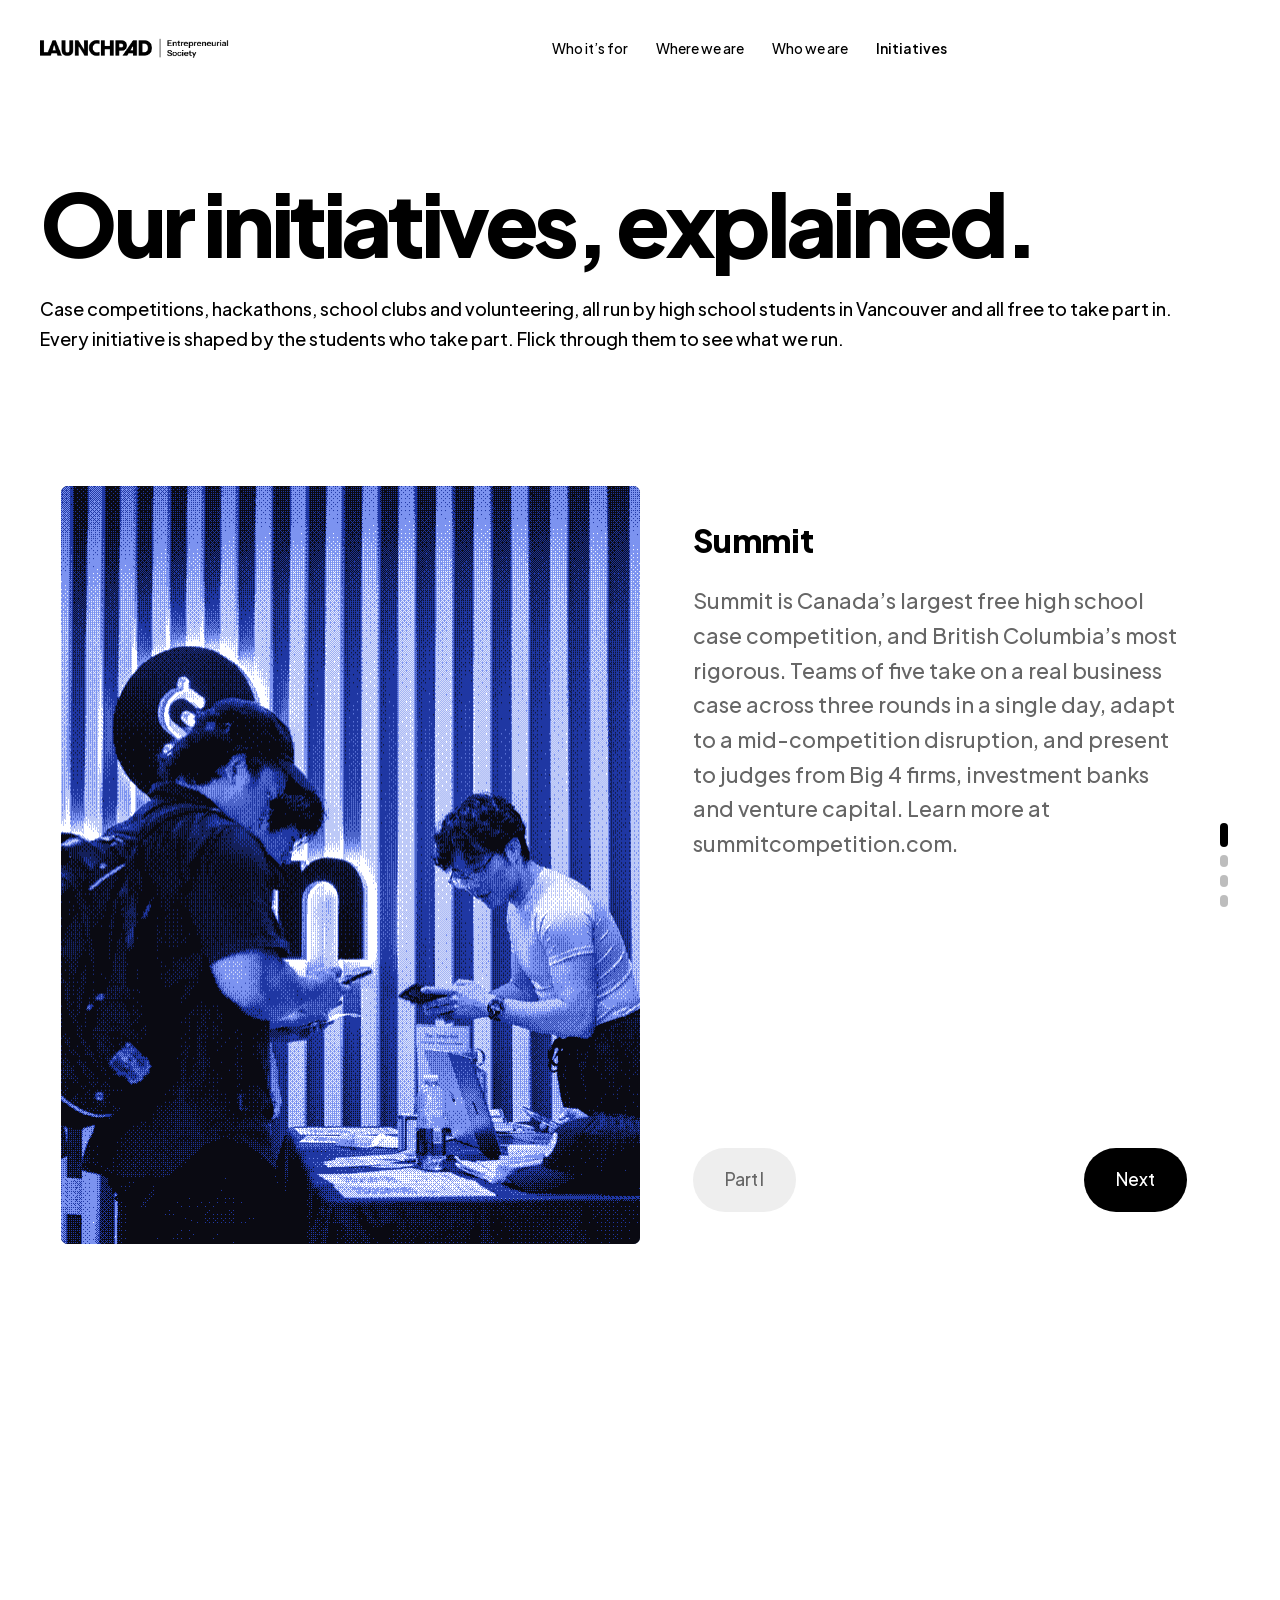
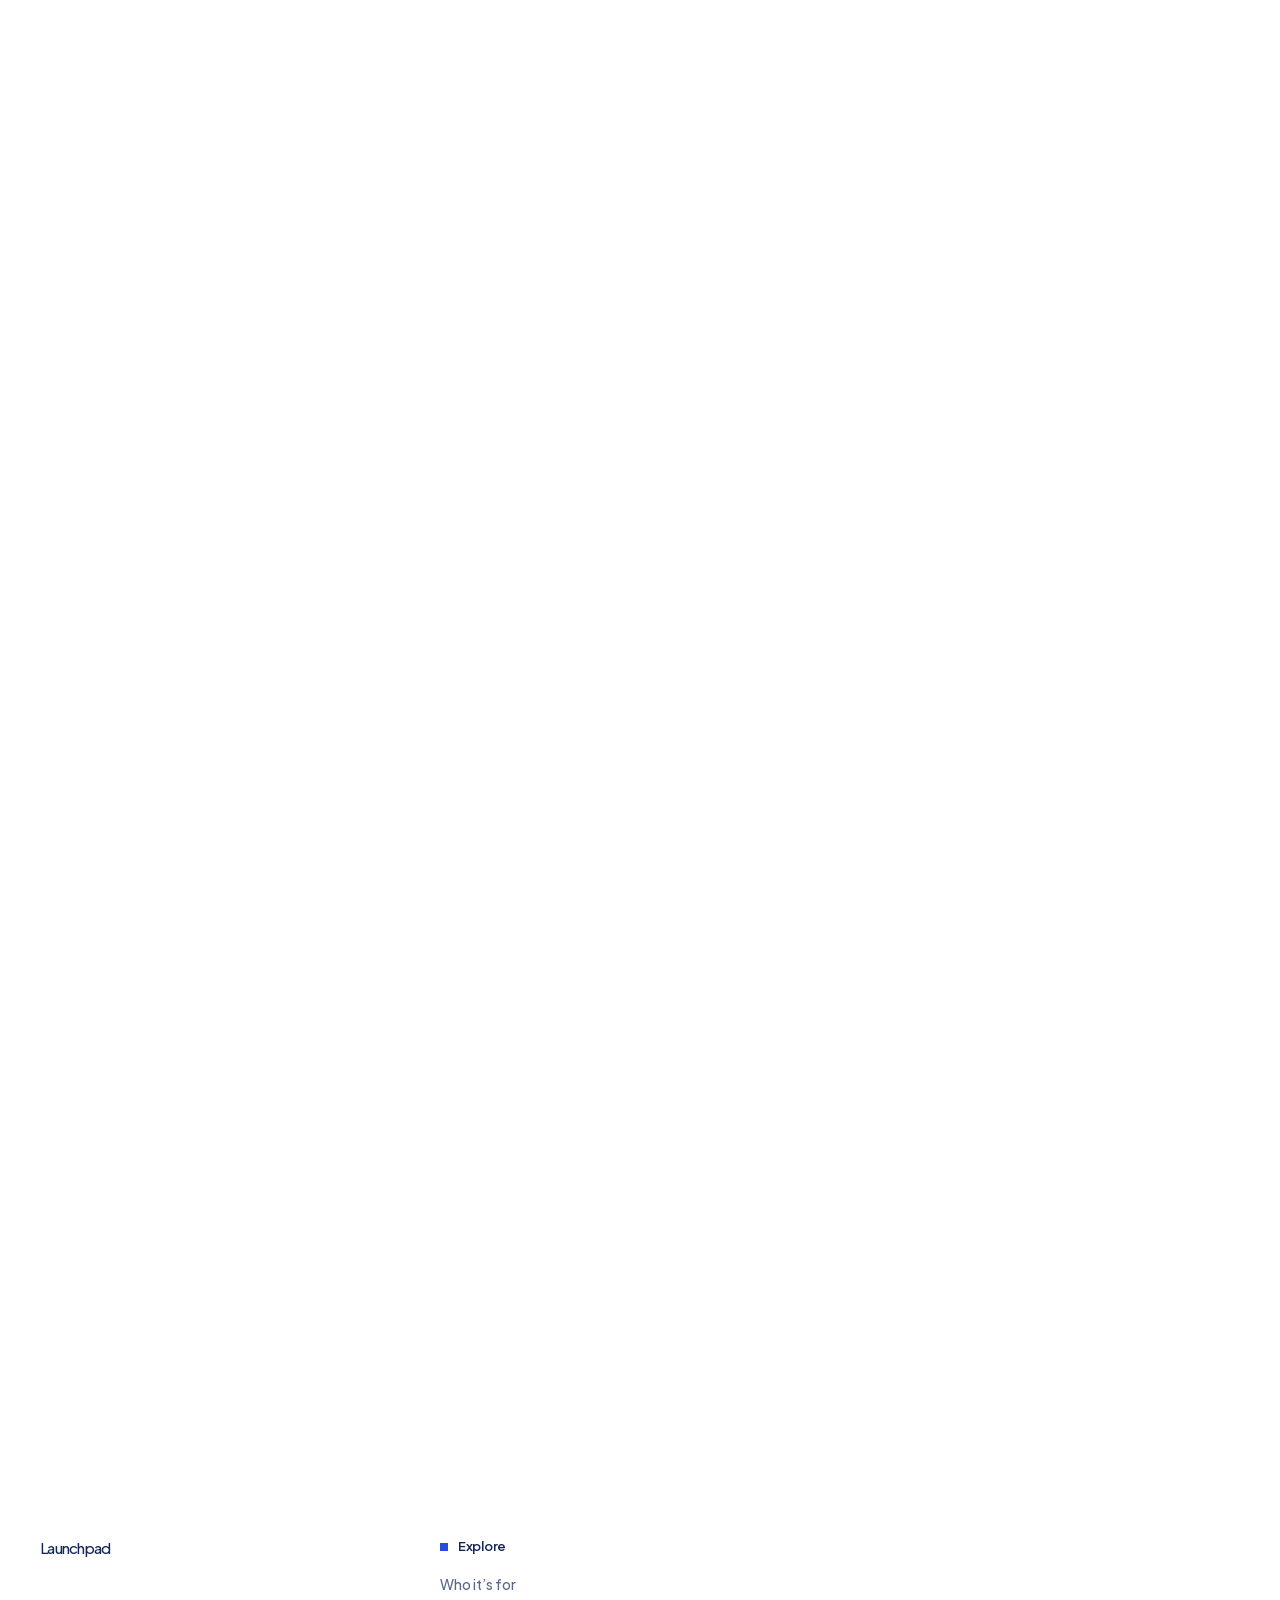
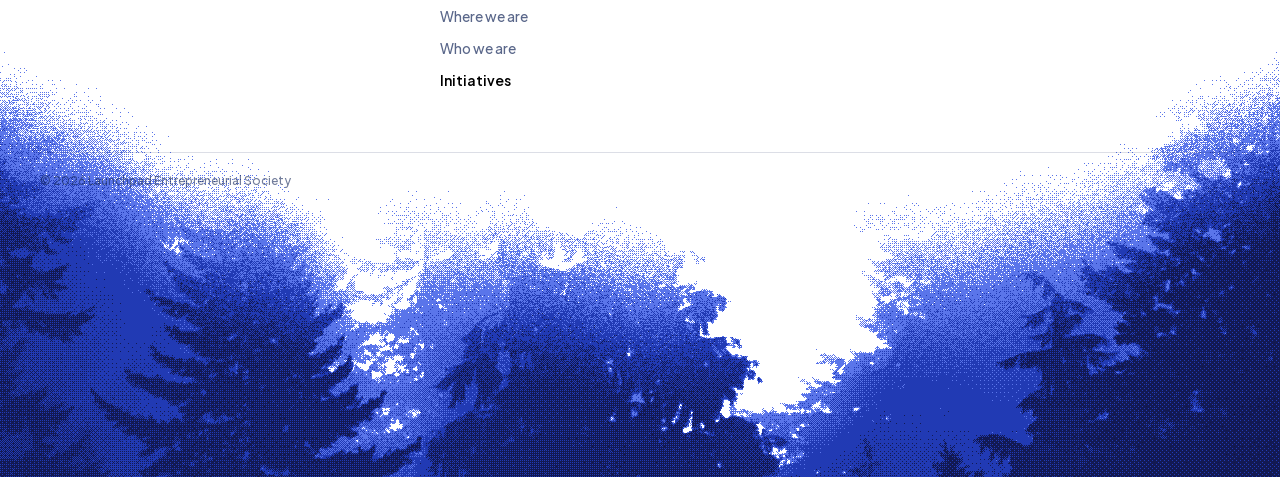
==== commit 9c730b34: "Launchpad hero, Summit details, infinite possibilities, calmer tile wall - Hero is just "Launchpad"," ====
--- a/agenda.html
+++ b/agenda.html
@@ -1 +1 @@
-<!DOCTYPE html><html data-dpl-id="dpl_w3NKNGjgQrKzwMNruwuWd6oCX3E9" lang="en" class="big_shoulders_7123ae34-module__k79pjW__variable instrument_sans_18e3504e-module__yVm6gW__variable h-full antialiased"><head><meta charSet="utf-8"/><meta name="viewport" content="width=device-width, initial-scale=1"/><link rel="preload" href="/_next/static/les/media/797e433ab948586e-s.p.1v5bejj26fx9h.woff2" as="font" crossorigin="" type="font/woff2"/><link rel="preload" href="/_next/static/les/media/MatrixSansPrint_Regular-s.p.2ckcxrzie5m3n.otf" as="font" crossorigin="" type="font/otf"/><link rel="preload" href="/_next/static/les/media/MatrixSansVideo_Regular-s.p.41-9n1qrm0-6z.otf" as="font" crossorigin="" type="font/otf"/><link rel="preload" href="/_next/static/les/media/caa3a2e1cccd8315-s.p.0zr6hhvz-h9nw.woff2" as="font" crossorigin="" type="font/woff2"/><link rel="preload" href="/_next/static/les/media/f06bf9da926bae75-s.p.3uuun_-7zsf1g.woff2" as="font" crossorigin="" type="font/woff2"/><link rel="preload" href="/_next/static/les/media/f99c309598d4ef8a.p.2v-hvpha9wp8q.woff2" as="font" crossorigin="" type="font/woff2"/><link rel="preload" href="/_next/static/les/media/fba5a26ea33df6a3-s.p.08ssgmy_tb90r.woff2" as="font" crossorigin="" type="font/woff2"/><link rel="preload" as="image" imageSrcSet="/brand/launchpad-lockup.png 32w, /brand/launchpad-lockup.png 48w, /brand/launchpad-lockup.png 64w, /brand/launchpad-lockup.png 96w, /brand/launchpad-lockup.png 128w, /brand/launchpad-lockup.png 256w, /brand/launchpad-lockup.png 384w, /brand/launchpad-lockup.png 640w, /brand/launchpad-lockup.png 750w, /brand/launchpad-lockup.png 828w, /brand/launchpad-lockup.png 1080w, /brand/launchpad-lockup.png 1200w, /brand/launchpad-lockup.png 1920w, /brand/launchpad-lockup.png 2048w, /brand/launchpad-lockup.png 3840w" imageSizes="(max-width: 768px) 146px, 219px"/><link rel="preload" as="image" href="/img-dither/agenda-checkin.png"/><link rel="preload" as="image" href="/img-dither/agenda-standing.png"/><link rel="preload" as="image" href="/img-dither/agenda-waterside.png"/><link rel="preload" as="image" href="/img-dither/agenda-circle.png"/><link rel="stylesheet" href="/_next/static/les/chunks/0337t9v20k-di.css" data-precedence="next"/><link rel="stylesheet" href="/_next/static/les/chunks/35wfv2cy29n3b.css" data-precedence="next"/><link rel="stylesheet" href="/_next/static/les/chunks/0l64sxbr0guh1.css" data-precedence="next"/><link rel="preload" as="script" fetchPriority="low" href="/_next/static/les/chunks/14p8_oqciff0p.js"/><script src="/_next/static/les/chunks/0ws7t_wz4dvp7.js" async=""></script><script src="/_next/static/les/chunks/2hbr1fp0o27in.js" async=""></script><script src="/_next/static/les/chunks/0qmpwqu9johly.js" async=""></script><script src="/_next/static/les/chunks/turbopack-09f51ytv3olvr.js" async=""></script><script src="/_next/static/les/chunks/1i6vnvxz198wi.js" async="" crossorigin=""></script><script src="/_next/static/les/chunks/2corl6wyj4669.js" async="" crossorigin=""></script><script src="/_next/static/les/chunks/06rfbqe8m_7ta.js" async="" crossorigin=""></script><script src="/_next/static/les/chunks/2k6axtzk1phra.js" async="" crossorigin=""></script><script src="/_next/static/les/chunks/278i-8izzp032.js" async="" crossorigin=""></script><meta name="theme-color" content="#ffffff"/><title>Initiatives | Launchpad</title><meta name="description" content="Four acts across sixteen days and fifteen nights just outside of New York. Broad strokes only; format and schedule subject to change."/><meta property="og:title" content="Launchpad Entrepreneurial Society"/><meta property="og:description" content="Launchpad Entrepreneurial Society is a youth-run nonprofit in Vancouver running free case competitions, hackathons and programs for high school students."/><meta property="og:type" content="website"/><meta name="twitter:card" content="summary_large_image"/><meta name="twitter:title" content="Launchpad Entrepreneurial Society"/><meta name="twitter:description" content="Launchpad Entrepreneurial Society is a youth-run nonprofit in Vancouver running free case competitions, hackathons and programs for high school students."/><link rel="icon" href="/favicon.ico?favicon.1k5qqw3w7i-nu.ico" sizes="64x64" type="image/x-icon"/><link rel="icon" href="/icon.svg?icon.11mrahgpxj4tj.svg" sizes="any" type="image/svg+xml"/><link rel="apple-touch-icon" href="/apple-icon.png?apple-icon.2nsbq48vrk_hy.png" sizes="180x180" type="image/png"/><meta name="next-size-adjust" content=""/><noscript><style>[data-rv],.stagger>span{opacity:1!important;transform:none!important;clip-path:none!important;filter:none!important}#run{height:auto!important}.typefill,.typefill span span{color:#142658!important}#run>div{position:static!important;height:auto!important;overflow:visible!important}.beat{position:relative!important;opacity:1!important;transform:none!important;padding-block:5rem}</style></noscript><script src="/_next/static/les/chunks/0c0hxoamwjsbw.js" noModule=""></script></head><body class="min-h-full"><div hidden=""><!--$--><!--/$--></div><main class="v1 plus_jakarta_sans_903079d0-module__AyqIMG__variable min-h-screen"><header class="bg-[#ffffff] pt-3 md:pt-5"><div class="mx-auto max-w-7xl px-6 md:px-10 flex h-14 items-center justify-between gap-6"><a class="py-3 transition-opacity hover:opacity-70" data-no-dither="true" href="/"><img alt="Launchpad, by Stan" width="1367" height="150" decoding="async" data-nimg="1" class="h-4 w-auto md:h-6" style="color:transparent" sizes="(max-width: 768px) 146px, 219px" srcSet="/brand/launchpad-lockup.png 32w, /brand/launchpad-lockup.png 48w, /brand/launchpad-lockup.png 64w, /brand/launchpad-lockup.png 96w, /brand/launchpad-lockup.png 128w, /brand/launchpad-lockup.png 256w, /brand/launchpad-lockup.png 384w, /brand/launchpad-lockup.png 640w, /brand/launchpad-lockup.png 750w, /brand/launchpad-lockup.png 828w, /brand/launchpad-lockup.png 1080w, /brand/launchpad-lockup.png 1200w, /brand/launchpad-lockup.png 1920w, /brand/launchpad-lockup.png 2048w, /brand/launchpad-lockup.png 3840w" src="/brand/launchpad-lockup.png"/></a><nav class="hidden items-center gap-7 md:flex"><a class="py-4 text-sm font-medium text-black transition-opacity hover:opacity-70" href="/who">Who it’s for</a><a class="py-4 text-sm font-medium text-black transition-opacity hover:opacity-70" href="/where">Where we are</a><a class="py-4 text-sm font-medium text-black transition-opacity hover:opacity-70" href="/stan">Who we are</a><a aria-current="page" class="py-4 text-sm font-medium text-black transition-opacity hover:opacity-70 font-semibold" href="/agenda">Initiatives</a></nav><div class="flex items-center gap-2 md:gap-0"><div class="hidden min-[380px]:block"><a href="/apply" class="inline-flex min-h-11 w-fit shrink-0 items-center justify-center rounded-[90px] bg-[#284be4] px-7 py-3 text-sm font-medium text-[#ffffff] transition-colors hover:bg-[#1d3bc4]">Apply</a></div><div class="contents"><div class="contents"><button type="button" aria-label="Open menu" aria-expanded="false" aria-controls="mobile-menu" class="-mr-2 grid size-11 shrink-0 place-items-center md:hidden"><span class="burger" aria-hidden="true"><span class="burger__bar"></span><span class="burger__bar"></span><span class="burger__bar"></span></span></button></div></div></div></div></header><section class="mx-auto max-w-7xl px-6 md:px-10 pt-16 pb-16 md:pt-28 md:pb-28"><div class="@container"><h1 class="font-display stagger stagger--blur whitespace-nowrap text-[min(5.5rem,10cqw)] leading-[0.8] tracking-[-0.05em]"><span>Our</span> <span>initiatives,</span> <span>explained.</span></h1></div><p class="mt-7 text-base leading-relaxed text-black md:mt-9 md:text-lg" data-rv="soft" style="--d:420ms">Case competitions, hackathons, school clubs and volunteering, all run by high school students in Vancouver and all free to take part in.<br/>Every initiative is shaped by the students who take part. Flick through them to see what we run.</p></section><section id="acts" class="mx-auto max-w-7xl px-6 md:px-10 pb-16 md:pb-24" data-rv="soft"><div class="actdeck-rail"><div class="actdeck-pin" style="position:static"><div class="actdeck" style="--k:1"><div class="actdeck__stage" style="height:600px"><div class="actdeck__stack" style="width:900px;height:600px;zoom:1;left:50%;transform:translateX(-50%)"><article class="actdeck__card" style="height:600px;z-index:4;opacity:1;transform:translateY(0px) scale(1)"><div class="actdeck__media" data-no-dither="true"><img src="/img-dither/agenda-checkin.png" alt="" width="579" height="757" decoding="async" class="absolute inset-0 h-full w-full object-cover"/></div><div class="actdeck__body"><div><h2 class="actdeck__title font-display">Summit</h2><p class="actdeck__copy">Summit is our flagship case competition. Teams receive a real business problem, dig into the numbers, build a strategy, and present their recommendation to a panel of judges from industry. It is fast, demanding and designed to feel like the real thing, because the problems and the judges are real.</p></div><div class="actdeck__foot"><span class="actdeck__pill">Part I</span><button type="button" class="actdeck__cta">Next</button></div></div></article><article class="actdeck__card" inert="" style="height:600px;z-index:3;opacity:1;transform:translateY(-33.65px) scale(0.9231)"><div class="actdeck__media" data-no-dither="true"><img src="/img-dither/agenda-standing.png" alt="" width="579" height="757" decoding="async" class="absolute inset-0 h-full w-full object-cover"/></div><div class="actdeck__body"><div><h2 class="actdeck__title font-display">Tyche Cup</h2><p class="actdeck__copy">The Tyche Cup is our second flagship competition, named after the Greek goddess of fortune. Students go head to head on fast-paced challenges where creativity, strategy and quick thinking decide who comes out on top. Fortune favours the bold, and so does the scoreboard.</p></div><div class="actdeck__foot"><span class="actdeck__pill">Part II</span><button type="button" class="actdeck__cta">Next</button></div></div></article><article class="actdeck__card" inert="" style="height:600px;z-index:2;opacity:1;transform:translateY(-67.3px) scale(0.8462000000000001)"><div class="actdeck__media" data-no-dither="true"><img src="/img-dither/agenda-waterside.png" alt="" width="579" height="757" decoding="async" class="absolute inset-0 h-full w-full object-cover"/></div><div class="actdeck__body"><div><h2 class="actdeck__title font-display">Clubs</h2><p class="actdeck__copy">Launchpad clubs bring entrepreneurship into high schools across Vancouver. Chapters run workshops, practice cases, hackathon prep and guest speaker sessions, so students build skills all year and not just on competition day.</p></div><div class="actdeck__foot"><span class="actdeck__pill">Part III</span><button type="button" class="actdeck__cta">Next</button></div></div></article><article class="actdeck__card" inert="" style="height:600px;z-index:1;opacity:1;transform:translateY(-100.94999999999999px) scale(0.7693)"><div class="actdeck__media" data-no-dither="true"><img src="/img-dither/agenda-circle.png" alt="" width="579" height="757" decoding="async" class="absolute inset-0 h-full w-full object-cover"/></div><div class="actdeck__body"><div><h2 class="actdeck__title font-display">Volunteer</h2><p class="actdeck__copy">Every Launchpad event is run by students. Volunteers help with organizing, logistics, outreach and partnerships, gaining real leadership experience while creating opportunities for thousands of students to come.</p></div><div class="actdeck__foot"><span class="actdeck__pill">Part IV</span><button type="button" class="actdeck__cta">Next</button></div></div></article></div></div><div class="actdeck__dots" role="tablist" aria-orientation="vertical" aria-label="The four acts"><button type="button" role="tab" aria-selected="true" aria-label="Act I, Explore" class="actdeck__dot" data-on=""></button><button type="button" role="tab" aria-selected="false" aria-label="Act II, Create" class="actdeck__dot"></button><button type="button" role="tab" aria-selected="false" aria-label="Act III, Sell" class="actdeck__dot"></button><button type="button" role="tab" aria-selected="false" aria-label="Act IV, Ship" class="actdeck__dot"></button></div></div></div></div></section><div data-apply-dock-stop="true"><section class="relative overflow-hidden text-[#142658]" style="background-color:#ffffff"><canvas aria-hidden="true" class="pointer-events-none absolute inset-0 h-full w-full [image-rendering:pixelated]"></canvas><div class="relative"><div class="mx-auto max-w-7xl px-6 md:px-10 pt-16 md:pt-24"><div class="grid grid-cols-2 gap-x-5 gap-y-9 lg:grid-cols-[1.6fr_1fr_1fr_1.2fr] lg:gap-8"><div class="contents lg:order-1 lg:block"><div class="order-1 col-span-2 lg:col-span-1"><p class="text-[15px] font-medium tracking-[-0.05em]">Launchpad</p></div><div class="order-5 col-span-2 lg:col-span-1 lg:mt-6"><p class="text-[13px] font-semibold text-[#142658]/50">Stan</p><nav class="mt-1 flex flex-wrap items-center gap-x-4 gap-y-0"><a href="https://twitter.com/stanforcreators" target="_blank" rel="noopener noreferrer" class="block py-1.5 text-sm text-[#142658]/70 transition-colors hover:text-[#142658]">X</a><a href="https://www.instagram.com/stanforcreators" target="_blank" rel="noopener noreferrer" class="block py-1.5 text-sm text-[#142658]/70 transition-colors hover:text-[#142658]">Instagram</a><a href="https://www.tiktok.com/@stanforcreators" target="_blank" rel="noopener noreferrer" class="block py-1.5 text-sm text-[#142658]/70 transition-colors hover:text-[#142658]">TikTok</a><a href="https://www.linkedin.com/company/stanwithme" target="_blank" rel="noopener noreferrer" class="block py-1.5 text-sm text-[#142658]/70 transition-colors hover:text-[#142658]">LinkedIn</a><a href="https://www.youtube.com/channel/UCQ1wox_PP5Lds__fQdy6NvQ" target="_blank" rel="noopener noreferrer" class="block py-1.5 text-sm text-[#142658]/70 transition-colors hover:text-[#142658]">YouTube</a></nav></div></div><div class="order-2 col-span-2 lg:order-4 lg:col-span-1"><p class="mb-3 flex items-center gap-2.5 text-[13px] font-semibold tracking-[-0.02em]"><span aria-hidden="true" class="size-2 shrink-0 bg-[#284be4]"></span>Apply</p><a href="/apply" class="inline-flex min-h-11 w-fit shrink-0 items-center justify-center rounded-[90px] bg-[#284be4] px-7 py-3 text-sm font-medium text-[#ffffff] transition-colors hover:bg-[#1d3bc4]">Apply to camp</a><p class="mt-3 max-w-[26ch] text-sm leading-snug text-[#142658]/60">October 4th to 19th<!-- -->, <!-- -->2026<!-- -->.</p></div><div class="order-3 lg:order-2"><p class="mb-3 flex items-center gap-2.5 text-[13px] font-semibold tracking-[-0.02em]"><span aria-hidden="true" class="size-2 shrink-0 bg-[#284be4]"></span>Explore</p><nav><a class="block py-1.5 text-sm text-[#142658]/70 transition-colors hover:text-[#142658]" href="/who">Who it’s for</a><a class="block py-1.5 text-sm text-[#142658]/70 transition-colors hover:text-[#142658]" href="/where">Where we are</a><a class="block py-1.5 text-sm text-[#142658]/70 transition-colors hover:text-[#142658]" href="/stan">Who we are</a><a aria-current="page" class="block py-1.5 text-sm text-[#142658]/70 transition-colors hover:text-[#142658] font-semibold text-black" href="/agenda">Initiatives</a></nav></div><div class="order-4 lg:order-3"><p class="mb-3 flex items-center gap-2.5 text-[13px] font-semibold tracking-[-0.02em]"><span aria-hidden="true" class="size-2 shrink-0 bg-[#284be4]"></span>Legal</p><nav><a class="block py-1.5 text-sm text-[#142658]/70 transition-colors hover:text-[#142658]" href="/legal/terms">Program details</a><a class="block py-1.5 text-sm text-[#142658]/70 transition-colors hover:text-[#142658]" href="/legal/privacy">Privacy</a><a class="block py-1.5 text-sm text-[#142658]/70 transition-colors hover:text-[#142658]" href="/legal/cookies">Cookies</a><a href="https://assets.stanwith.me/legal/terms-of-service.pdf" target="_blank" rel="noopener noreferrer" class="block py-1.5 text-sm text-[#142658]/70 transition-colors hover:text-[#142658]">Stan Terms of Service</a><a href="https://assets.stanwith.me/legal/privacy-policy.pdf" target="_blank" rel="noopener noreferrer" class="block py-1.5 text-sm text-[#142658]/70 transition-colors hover:text-[#142658]">Stan Privacy Policy</a><a href="mailto:friends@stanwith.me?subject=Do%20Not%20Sell%20My%20Personal%20Information" target="_blank" rel="noopener noreferrer" class="block py-1.5 text-sm text-[#142658]/70 transition-colors hover:text-[#142658]">Do Not Sell My Personal Information</a></nav></div></div><div class="mt-14 h-px bg-[#142658]/15"></div><div data-dither-clear="true" class="flex flex-wrap items-center justify-between gap-3 pt-5 text-xs text-[#142658]/60"><span>© <!-- -->2026<!-- --> Launchpad Entrepreneurial Society</span></div></div><div class="h-[32vh] max-h-[380px] min-h-[200px]"></div></div></section></div><div class="apply-dock" inert="" aria-hidden="true"><div class="apply-dock__blur" aria-hidden="true"><i></i><i></i><i></i><i></i><i></i><i></i><i></i><i></i></div><div class="apply-dock__row"><a href="/apply" class="inline-flex min-h-11 w-fit shrink-0 items-center justify-center rounded-[90px] bg-[#284be4] px-7 py-3 text-sm font-medium text-[#ffffff] transition-colors hover:bg-[#1d3bc4] apply-dock__btn gap-2">Apply to camp<span aria-hidden="true" class="text-base leading-none">→</span></a></div></div></main><!--$--><!--/$--><!--$!--><template data-dgst="BAILOUT_TO_CLIENT_SIDE_RENDERING"></template><!--/$--><script src="/_next/static/les/chunks/14p8_oqciff0p.js" id="_R_" async=""></script><script>(self.__next_f=self.__next_f||[]).push([0])</script><script>self.__next_f.push([1,"1:\"$Sreact.fragment\"\n3:I[46300,[\"/_next/static/les/chunks/1i6vnvxz198wi.js\"],\"DitherProvider\"]\n4:I[39756,[\"/_next/static/les/chunks/2corl6wyj4669.js\"],\"default\"]\n5:I[37457,[\"/_next/static/les/chunks/2corl6wyj4669.js\"],\"default\"]\n6:I[72893,[\"/_next/static/les/chunks/1i6vnvxz198wi.js\"],\"default\"]\n7:I[84051,[\"/_next/static/les/chunks/1i6vnvxz198wi.js\"],\"default\"]\n8:I[2355,[\"/_next/static/les/chunks/1i6vnvxz198wi.js\"],\"Analytics\"]\n9:I[56190,[\"/_next/static/les/chunks/1i6vnvxz198wi.js\",\"/_next/static/les/chunks/06rfbqe8m_7ta.js\",\"/_next/static/les/chunks/2k6axtzk1phra.js\",\"/_next/static/les/chunks/278i-8izzp032.js\"],\"default\"]\na:I[22016,[\"/_next/static/les/chunks/1i6vnvxz198wi.js\",\"/_next/static/les/chunks/06rfbqe8m_7ta.js\",\"/_next/static/les/chunks/2k6axtzk1phra.js\",\"/_next/static/les/chunks/278i-8izzp032.js\"],\"\"]\nb:I[5500,[\"/_next/static/les/chunks/1i6vnvxz198wi.js\",\"/_next/static/les/chunks/06rfbqe8m_7ta.js\",\"/_next/static/les/chunks/2k6axtzk1phra.js\",\"/_next/static/les/chunks/278i-8izzp032.js\"],\"Image\"]\nc:I[25832,[\"/_next/static/les/chunks/1i6vnvxz198wi.js\",\"/_next/static/les/chunks/06rfbqe8m_7ta.js\",\"/_next/static/les/chunks/2k6axtzk1phra.js\",\"/_next/static/les/chunks/278i-8izzp032.js\"],\"NavLink\"]\nd:I[79462,[\"/_next/static/les/chunks/1i6vnvxz198wi.js\",\"/_next/static/les/chunks/06rfbqe8m_7ta.js\",\"/_next/static/les/chunks/2k6axtzk1phra.js\",\"/_next/static/les/chunks/278i-8izzp032.js\"],\"default\"]\n19:I[68027,[\"/_next/static/les/chunks/1i6vnvxz198wi.js\"],\"default\",1]\n:HL[\"/_next/static/les/chunks/0337t9v20k-di.css\",\"style\"]\n:HL[\"/_next/static/les/chunks/35wfv2cy29n3b.css\",\"style\"]\n:HL[\"/_next/static/les/media/797e433ab948586e-s.p.1v5bejj26fx9h.woff2\",\"font\",{\"crossOrigin\":\"\",\"type\":\"font/woff2\"}]\n:HL[\"/_next/static/les/media/MatrixSansPrint_Regular-s.p.2ckcxrzie5m3n.otf\",\"font\",{\"crossOrigin\":\"\",\"type\":\"font/otf\"}]\n:HL[\"/_next/static/les/media/MatrixSansVideo_Regular-s.p.41-9n1qrm0-6z.otf\",\"font\",{\"crossOrigin\":\"\",\"type\":\"font/otf\"}]\n:HL[\"/_next/static/les/media/caa3a2e1cccd8315-s.p.0zr6hhvz-h9nw.woff2\",\"font\",{\"crossOrigin\":\"\",\"type\":\"font/woff2\"}]\n:HL[\"/_next/static/les/media/f06bf9da926bae75-s.p.3uuun_-7zsf1g.woff2\",\"font\",{\"crossOrigin\":\"\",\"type\":\"font/woff2\"}]\n:HL[\"/_next/static/les/media/f99c309598d4ef8a.p.2v-hvpha9wp8q.woff2\",\"font\",{\"crossOrigin\":\"\",\"type\":\"font/woff2\"}]\n:HL[\"/_next/static/les/media/fba5a26ea33df6a3-s.p.08ssgmy_tb90r.woff2\",\"font\",{\"crossOrigin\":\"\",\"type\":\"font/woff2\"}]\n:HL[\"/_next/static/les/chunks/0l64sxbr0guh1.css\",\"style\"]\n2:[\"$\",\"style\",null,{\"children\":\"[data-rv],.stagger\u003espan{opacity:1!important;transform:none!important;clip-path:none!important;filter:none!important}#run{height:auto!important}.typefill,.typefill span span{color:#142658!important}#run\u003ediv{position:static!important;height:auto!important;overflow:visible!important}.beat{position:relative!important;opacity:1!important;transform:none!important;padding-block:5rem}\"}]\n17:X\n0:{\"P\":null,\"c\":[\"\",\"agenda\"],\"q\":\"\",\"i\":false,\"f\":[[[\"\",{\"children\":[\"agenda\",{\"children\":[\"__PAGE__\",{},\"$undefined\",\"$undefined\",4608]},\"$undefined\",\"$undefined\",4608]},\"$undefined\",\"$undefined\",4624],[[\"$\",\"$1\",\"c\",{\"children\":[[[\"$\",\"link\",\"0\",{\"rel\":\"stylesheet\",\"href\":\"/_next/static/les/chunks/0337t9v20k-di.css\",\"precedence\":\"next\",\"crossOrigin\":\"$undefined\",\"nonce\":\"$undefined\"}],[\"$\",\"link\",\"1\",{\"rel\":\"stylesheet\",\"href\":\"/_next/static/les/chunks/35wfv2cy29n3b.css\",\"precedence\":\"next\",\"crossOrigin\":\"$undefined\",\"nonce\":\"$undefined\"}],[\"$\",\"script\",\"script-0\",{\"src\":\"/_next/static/les/chunks/1i6vnvxz198wi.js\",\"async\":true,\"nonce\":\"$undefined\"}]],[\"$\",\"html\",null,{\"lang\":\"en\",\"className\":\"big_shoulders_7123ae34-module__k79pjW__variable instrument_sans_18e3504e-module__yVm6gW__variable h-full antialiased\",\"children\":[[\"$\",\"head\",null,{\"children\":[\"$\",\"noscript\",null,{\"children\":\"$2\"}]}],[\"$\",\"body\",null,{\"className\":\"min-h-full\",\"children\":[[\"$\",\"$L3\",null,{\"children\":[[\"$\",\"$L4\",null,{\"parallelRouterKey\":\"children\",\"error\":\"$undefined\",\"errorStyles\":\"$undefined\",\"errorScripts\":\"$undefined\",\"template\":[\"$\",\"$L5\",null,{}],\"templateStyles\":\"$undefined\",\"templateScripts\":\"$undefined\",\"notFound\":[[[\"$\",\"title\",null,{\"children\":\"404: This page could not be found.\"}],[\"$\",\"div\",null,{\"style\":{\"fontFamily\":\"system-ui,\\\"Segoe UI\\\",Roboto,Helvetica,Arial,sans-serif,\\\"Apple Color Emoji\\\",\\\"Segoe UI Emoji\\\"\",\"height\":\"100vh\",\"textAlign\":\"center\",\"display\":\"flex\",\"flexDirection\":\"column\",\"alignItems\":\"center\",\"justifyContent\":\"center\"},\"children\":[\"$\",\"div\",null,{\"children\":[[\"$\",\"style\",null,{\"dangerouslySetInnerHTML\":{\"__html\":\"body{color:#000;background:#fff;margin:0}.next-error-h1{border-right:1px solid rgba(0,0,0,.3)}@media (prefers-color-scheme:dark){body{color:#fff;background:#000}.next-error-h1{border-right:1px solid rgba(255,255,255,.3)}}\"}}],[\"$\",\"h1\",null,{\"className\":\"next-error-h1\",\"style\":{\"display\":\"inline-block\",\"margin\":\"0 20px 0 0\",\"padding\":\"0 23px 0 0\",\"fontSize\":24,\"fontWeight\":500,\"verticalAlign\":\"top\",\"lineHeight\":\"49px\"},\"children\":404}],[\"$\",\"div\",null,{\"style\":{\"display\":\"inline-block\"},\"children\":[\"$\",\"h2\",null,{\"style\":{\"fontSize\":14,\"fontWeight\":400,\"lineHeight\":\"49px\",\"margin\":0},\"children\":\"This page could not be found.\"}]}]]}]}]],[]],\"forbidden\":\"$undefined\",\"unauthorized\":\"$undefined\"}],[\"$\",\"$L6\",null,{}]]}],[\"$\",\"$L7\",null,{}],[\"$\",\"$L8\",null,{}]]}]]}]]}],{\"children\":[[\"$\",\"$1\",\"c\",{\"children\":[null,[\"$\",\"$L4\",null,{\"parallelRouterKey\":\"children\",\"error\":\"$undefined\",\"errorStyles\":\"$undefined\",\"errorScripts\":\"$undefined\",\"template\":[\"$\",\"$L5\",null,{}],\"templateStyles\":\"$undefined\",\"templateScripts\":\"$undefined\",\"notFound\":\"$undefined\",\"forbidden\":\"$undefined\",\"unauthorized\":\"$undefined\"}]]}],{\"children\":[[\"$\",\"$1\",\"c\",{\"children\":[[\"$\",\"main\",null,{\"className\":\"v1 plus_jakarta_sans_903079d0-module__AyqIMG__variable min-h-screen\",\"children\":[[\"$\",\"$L9\",null,{}],[\"$\",\"header\",null,{\"className\":\"bg-[#ffffff] pt-3 md:pt-5\",\"children\":[\"$\",\"div\",null,{\"className\":\"mx-auto max-w-7xl px-6 md:px-10 flex h-14 items-center justify-between gap-6\",\"children\":[[\"$\",\"$La\",null,{\"href\":\"/\",\"className\":\"py-3 transition-opacity hover:opacity-70\",\"data-no-dither\":true,\"children\":[\"$\",\"$Lb\",null,{\"src\":\"/brand/launchpad-lockup.png\",\"alt\":\"Launchpad, by Stan\",\"width\":1367,\"height\":150,\"priority\":true,\"sizes\":\"(max-width: 768px) 146px, 219px\",\"className\":\"h-4 w-auto md:h-6\"}]}],[\"$\",\"nav\",null,{\"className\":\"hidden items-center gap-7 md:flex\",\"children\":[[\"$\",\"$Lc\",\"Who it’s for\",{\"href\":\"/who\",\"label\":\"Who it’s for\",\"className\":\"py-4 text-sm font-medium text-black transition-opacity hover:opacity-70\",\"activeClassName\":\"font-semibold\"}],[\"$\",\"$Lc\",\"Where we are\",{\"href\":\"/where\",\"label\":\"Where we are\",\"className\":\"py-4 text-sm font-medium text-black transition-opacity hover:opacity-70\",\"activeClassName\":\"font-semibold\"}],[\"$\",\"$Lc\",\"Who we are\",{\"href\":\"/stan\",\"label\":\"Who we are\",\"className\":\"py-4 text-sm font-medium text-black transition-opacity hover:opacity-70\",\"activeClassName\":\"font-semibold\"}],[\"$\",\"$Lc\",\"Initiatives\",{\"href\":\"/agenda\",\"label\":\"Initiatives\",\"className\":\"py-4 text-sm font-medium text-black transition-opacity hover:opacity-70\",\"activeClassName\":\"font-semibold\"}]]}],[\"$\",\"div\",null,{\"className\":\"flex items-center gap-2 md:gap-0\",\"children\":[[\"$\",\"div\",null,{\"className\":\"hidden min-[380px]:block\",\"children\":[\"$\",\"a\",null,{\"href\":\"/apply\",\"className\":\"inline-flex min-h-11 w-fit shrink-0 items-center justify-center rounded-[90px] bg-[#284be4] px-7 py-3 text-sm font-medium text-[#ffffff] transition-colors hover:bg-[#1d3bc4]\",\"children\":\"Apply\"}]}],[\"$\",\"$Ld\",null,{\"items\":[[\"Who it’s for\",\"/who\"],[\"Where we are\",\"/where\"],[\"Who we are\",\"/stan\"],[\"Initiatives\",\"/agenda\"]]}]]}]]}]}],\"$Le\",\"$Lf\",\"$L10\",\"$L11\"]}],[\"$L12\",\"$L13\",\"$L14\",\"$L15\"],\"$L16\"]}],{},null,false,null]},null,false,\"$17\"]},null,false,null],\"$L18\",false]],\"m\":\"$undefined\",\"G\":[\"$19\",[\"$L1a\",\"$L1b\"]],\"S\":true,\"h\":null,\"r\":\"$undefined\",\"s\":\"$undefined\",\"a\":\"$undefined\",\"l\":\"$undefined\",\"p\":\"$undefined\",\"d\":\"$undefined\"}\n1c:I[65497,[\"/_next/static/les/chunks/1i6vnvxz198wi.js\",\"/_next/static/les/chunks/06rfbqe8m_7ta.js\",\"/_next/static/les/chunks/2k6axtzk1phra.js\",\"/_next/static/les/chunks/278i-8izzp032.js\"],\"default\"]\n1d:I[5270,[\"/_next/static/les/chunks/1i6vnvxz198wi.js\",\"/_next/static/les/chunks/06rfbqe8m_7ta.js\",\"/_next/static/les/chunks/2k6axtzk1phra.js\",\"/_next/static/les/chunks/278i-8izzp032.js\"],\"default\"]\n23:I[70598,[\"/_next/static/les/chunks/1i6vnvxz198wi.js\",\"/_next/static/les/chunks/06rfbqe8m_7ta.js\",\"/_next/static/les/chunks/2k6axtzk1phra.js\",\"/_next/static/les/chunks/278i-8izzp032.js\"],\"default\"]\n24:I[97367,[\"/_next/static/les/chunks/2corl6wyj4669.js\"],\"OutletBoundary\"]\n25:\"$Sreact.suspense\"\n27:I[97367,[\"/_next/static/les/chunks/2corl6wyj4669.js\"],\"ViewportBoundary\"]\n29:I[97367,[\"/_next/static/les/chunks/2corl6wyj4669.js\"],\"MetadataBoundary\"]\ne:[\"$\",\"section\",null,{\"className\":\"mx-auto max-w-7xl px-6 md:px-10 pt-16 pb-16 md:pt-28 md:pb-28\",\"children\":[[\"$\",\"div\",null,{\"className\":\"@container\",\"children\":[\"$\",\"h1\",null,{\"className\":\"font-display stagger stagger--blur whitespace-nowrap text-[min(5.5rem,10cqw)] leading-[0.8] tracking-[-0.05em]\",\"children\":[[\"$\",\"span\",null,{\"children\":\"Our\"}],\" \",[\"$\",\"span\",null,{\"children\":\"initiatives,\"}],\" \",[\"$\",\"span\",null,{\"children\":\"explained.\"}]]}]}],[\"$\",\"p\",null,{\"className\":\"mt-7 text-base leading-relaxed text-black md:mt-9 md:text-lg\",\"data-rv\":\"soft\",\"style\":{\"--d\":\"420ms\"},\"children\":[\"Case competitions, hackathons, school clubs and volunteering, all run by high school students in Vancouver and all free to take part in.\",[\"$\",\"br\",null,{}],\"Every initiative is shaped by the students who take part. Flick through them to see what we run.\"]}]]}]\nf:[\"$\",\"section\",null,{\"id\":\"acts\",\"className\":\"mx-auto max-w-7xl px-6 md:px-10 pb-16 md:pb-24\",\"data-rv\":\"soft\",\"children\":[\"$\",\"$L1c\",null,{\"cards\":[{\"label\":\"Part I\",\"name\":\"Summit\",\"src\":\"/img-dither/agenda-checkin.png\",\"body\":\"Summit is our flagship case competition. Teams receive a real business problem, dig into the numbers, build a strategy, and present their recommendation to a panel of judges from industry. It is fast, demanding and designed to feel like the real thing, because the problems and the judges are real.\"},{\"label\":\"Part II\",\"name\":\"Tyche Cup\",\"src\":\"/img-dither/agenda-standing.png\",\"body\":\"The Tyche Cup is our second flagship competition, named after the Greek goddess of fortune. Students go head to head on fast-paced challenges where creativity, strategy and quick thinking decide who comes out on top. Fortune favours the bold, and so does the scoreboard.\"},{\"label\":\"Part III\",\"name\":\"Clubs\",\"src\":\"/img-dither/agenda-waterside.png\",\"body\":\"Launchpad clubs bring entrepreneurship into high schools across Vancouver. Chapters run workshops, practice cases, hackathon prep and guest speaker sessions, so students build skills all year and not just on competition day.\"},{\"label\":\"Part IV\",\"name\":\"Volunteer\",\"src\":\"/img-dither/agenda-circle.png\",\"body\":\"Every Launchpad event is run by students. Volunteers help with organizing, logistics, outreach and partnerships, gaining real leadership experience while creating opportunities for thousands of students to come.\"}]}]}]\n10:[\"$\",\"div\",null,{\"data-apply-dock-stop\":true,\"children\":[\"$\",\"$L1d\",null,{\"src\":\"/img/woods.jpg\",\"className\":\"text-[#142658]\",\"tune\":{\"paper\":\"#ffffff\",\"horizon\":0.58,\"soften\":0.3,\"edgeRise\":0.3,\"zoom\":1.45,\"offsetX\":0,\"offsetY\":0.15,\"sway\":1,\"foliage\":0,\"hoverSize\":0},\"tuneNarrow\":{\"cell\":2,\"zoom\":0.37,\"offsetX\":0,\"offsetY\":0.6,\"soften\":0.05,\"edgeRise\":0,\"sway\":0,\"brightness\":1.1,\"midpoint\":0.04,\"contrast\":1.05},\"children\":[[\"$\",\"div\",null,{\"className\":\"mx-auto max-w-7xl px-6 md:px-10 pt-16 md:pt-24\",\"children\":[[\"$\",\"div\",null,{\"className\":\"grid grid-cols-2 gap-x-5 gap-y-9 lg:grid-cols-[1.6fr_1fr_1fr_1.2fr] lg:gap-8\",\"children\":[[\"$\",\"div\",null,{\"className\":\"contents lg:order-1 lg:block\",\"children\":[[\"$\",\"div\",null,{\"className\":\"order-1 col-span-2 lg:col-span-1\",\"children\":[\"$\",\"p\",null,{\"className\":\"text-[15px] font-medium tracking-[-0.05em]\",\"children\":\"Launchpad\"}]}],[\"$\",\"div\",null,{\"className\":\"order-5 col-span-2 lg:col-span-1 lg:mt-6\",\"children\":[[\"$\",\"p\",null,{\"className\":\"text-[13px] font-semibold text-[#142658]/50\",\"children\":\"Stan\"}],[\"$\",\"nav\",null,{\"className\":\"mt-1 flex flex-wrap items-center gap-x-4 gap-y-0\",\"children\":[[\"$\",\"a\",\"X\",{\"href\":\"https://twitter.com/stanforcreators\",\"target\":\"_blank\",\"rel\":\"noopener noreferrer\",\"className\":\"block py-1.5 text-sm text-[#142658]/70 transition-colors hover:text-[#142658]\",\"children\":\"X\"}],[\"$\",\"a\",\"Instagram\",{\"href\":\"https://www.instagram.com/stanforcreators\",\"target\":\"_blank\",\"rel\":\"noopener noreferrer\",\"className\":\"block py-1.5 text-sm text-[#142658]/70 transition-colors hover:text-[#142658]\",\"children\":\"Instagram\"}],[\"$\",\"a\",\"TikTok\",{\"href\":\"https://www.tiktok.com/@stanforcreators\",\"target\":\"_blank\",\"rel\":\"noopener noreferrer\",\"className\":\"block py-1.5 text-sm text-[#142658]/70 transition-colors hover:text-[#142658]\",\"children\":\"TikTok\"}],[\"$\",\"a\",\"LinkedIn\",{\"href\":\"https://www.linkedin.com/company/stanwithme\",\"target\":\"_blank\",\"rel\":\"noopener noreferrer\",\"className\":\"block py-1.5 text-sm text-[#142658]/70 transition-colors hover:text-[#142658]\",\"children\":\"LinkedIn\"}],[\"$\",\"a\",\"YouTube\",{\"href\":\"https://www.youtube.com/channel/UCQ1wox_PP5Lds__fQdy6NvQ\",\"target\":\"_blank\",\"rel\":\"noopener noreferrer\",\"className\":\"block py-1.5 text-sm text-[#142658]/70 transition-colors hover:text-[#142658]\",\"children\":\"YouTube\"}]]}]]}]]}],[\"$\",\"div\",null,{\"className\":\"order-2 col-span-2 lg:order-4 lg:col-span-1\",\"children\":[[\"$\",\"p\",null,{\"className\":\"mb-3 flex items-center gap-2.5 text-[13px] font-semibold tracking-[-0.02em]\",\"children\":[[\"$\",\"span\",null,{\"aria-hidden\":true,\"className\":\"size-2 shrink-0 bg-[#284be4]\"}],\"Apply\"]}],[\"$\",\"a\",null,{\"href\":\"/apply\",\"className\":\"inline-flex min-h-11 w-fit shrink-0 items-center justify-center rounded-[90px] bg-[#284be4] px-7 py-3 text-sm font-medium text-[#ffffff] transition-colors hover:bg-[#1d3bc4]\",\"children\":\"Apply to camp\"}],[\"$\",\"p\",null,{\"className\":\"mt-3 max-w-[26ch] text-sm leading-snug text-[#142658]/60\",\"children\":[\"October 4th to 19th\",\", \",2026,\".\"]}]]}],[\"$\",\"div\",null,{\"className\":\"order-3 lg:order-2\",\"children\":[[\"$\",\"p\",null,{\"className\":\"mb-3 flex items-center gap-2.5 text-[13px] font-semibold tracking-[-0.02em]\",\"children\":[[\"$\",\"span\",null,{\"aria-hidden\":true,\"className\":\"size-2 shrink-0 bg-[#284be4]\"}],\"Explore\"]}],[\"$\",\"nav\",null,{\"children\":[[\"$\",\"$Lc\",\"Who it’s for\",{\"href\":\"/who\",\"label\":\"Who it’s for\",\"className\":\"block py-1.5 text-sm text-[#142658]/70 transition-colors hover:text-[#142658]\",\"activeClassName\":\"font-semibold text-black\"}],[\"$\",\"$Lc\",\"Where we are\",{\"href\":\"/where\",\"label\":\"Where we are\",\"className\":\"block py-1.5 text-sm text-[#142658]/70 transition-colors hover:text-[#142658]\",\"activeClassName\":\"font-semibold text-black\"}],[\"$\",\"$Lc\",\"Who we are\",{\"href\":\"/stan\",\"label\":\"Who we are\",\"className\":\"block py-1.5 text-sm text-[#142658]/70 transition-colors hover:text-[#142658]\",\"activeClassName\":\"font-semibold text-black\"}],[\"$\",\"$Lc\",\"Initiatives\",{\"href\":\"/agenda\",\"label\":\"Initiatives\",\"className\":\"block py-1.5 text-sm text-[#142658]/70 transition-colors hover:text-[#142658]\",\"activeClassName\":\"font-semibold text-black\"}]]}]]}],[\"$\",\"div\",null,{\"className\":\"order-4 lg:order-3\",\"children\":[\"$L1e\",\"$L1f\"]}]]}],\"$L20\",\"$L21\"]}],\"$L22\"]}]}]\n11:[\"$\",\"$L23\",null,{}]\n12:[\"$\",\"link\",\"0\",{\"rel\":\"stylesheet\",\"href\":\"/_next/static/les/chunks/0l64sxbr0guh1.css\",\"precedence\":\"next\",\"crossOrigin\":\"$undefined\",\"nonce\":\"$undefined\"}]\n13:[\"$\",\"script\",\"script-0\",{\"src\":\"/_next/static/les/chunks/06rfbqe8m_7ta.js\",\"async\":true,\"nonce\":\"$undefined\"}]\n14:[\"$\",\"script\",\"script-1\",{\"src\":\"/_next/static/les/chunks/2k6axtzk1phra.js\",\"async\":true,\"nonce\":\"$undefined\"}]\n15:[\"$\",\"script\",\"script-2\",{\"src\":\"/_next/static/les/chunks/278i-8izzp032.js\",\"async\":true,\"nonce\":\"$undefined\"}]\n16:[\"$\",\"$L24\",null,{\"children\":[\"$\",\"$25\",null,{\"name\":\"Next.MetadataOutlet\",\"children\":\"$@26\"}]}]\n18:[\"$\",\"$1\",\"h\",{\"children\":[null,[\"$\",\"$L27\",null,{\"children\":\"$L28\"}],[\"$\",\"div\",null,{\"hidden\":true,\"children\":[\"$\",\"$L29\",null,{\"children\":[\"$\",\"$25\",null,{\"name\":\"Next.Metadata\",\"children\":\"$L2a\"}]}]}],[\"$\",\"meta\",null,{\"name\":\"next-size-adjust\",\"content\":\"\"}]]}]\n1a:[\"$\",\"link\",\"0\",{\"rel\":\"stylesheet\",\"href\":\"/_next/static/les/chunks/0337t9v20k-di.css\",\"precedence\":\"next\",\"crossOrigin\":\"$undefined\",\"nonce\":\"$undefined\"}]\n1b:[\"$\",\"link\",\"1\",{\"rel\":\"stylesheet\",\"href\":\"/_next/static/les/chunks/35wfv2cy29n3b.css\",\"precedence\":\"next\",\"crossOrigin\":\"$undefined\",\"nonce\":\"$undefined\"}]\n17:C\n1e:[\"$\",\"p\",null,{\"className\":\"mb-3 flex items-center gap-2.5 text-[13px] font-semibold tracking-[-0.02em]\",\"children\":[[\"$\",\"span\",null,{\"aria-hidden\":true,\"className\":\"size-2 shrink-0 bg-[#284be4]\"}],\"Legal\"]}]\n1f:[\"$\",\"nav\",null,{\"children\":[[\"$\",\"$La\",\"/legal/terms\",{\"href\":\"/legal/terms\",\"className\":\"block py-1.5 text-sm text-[#142658]/70 transition-colors hover:text-[#142658]\",\"children\":\"Program details\"}],[\"$\",\"$La\",\"/legal/privacy\",{\"href\":\"/legal/privacy\",\"className\":\"block py-1.5 text-sm text-[#142658]/70 transition-colors hover:text-[#142658]\",\"children\":\"Privacy\"}],[\"$\",\"$La\",\"/legal/cookies\",{\"href\":\"/legal/cookies\",\"className\":\"block py-1.5 text-sm text-[#142658]/70 transition-colors hover:text-[#142658]\",\"children\":\"Cookies\"}],[\"$\",\"a\",\"https://assets.stanwith.me/legal/terms-of-service.pdf\",{\"href\":\"https://assets.stanwith.me/legal/terms-of-service.pdf\",\"target\":\"_blank\",\"rel\":\"noopener noreferrer\",\"className\":\"block py-1.5 text-sm text-[#142658]/70 transition-colors hover:text-[#142658]\",\"children\":\"Stan Terms of Service\"}],[\"$\",\"a\",\"https://assets.stanwith.me/legal/privacy-policy.pdf\",{\"href\":\"https://assets.stanwith.me/legal/privacy-policy.pdf\",\"target\":\"_blank\",\"rel\":\"noopener noreferrer\",\"className\":\"block py-1.5 text-sm text-[#142658]/70 transition-colors hover:text-[#142658]\",\"children\":\"Stan Privacy Policy\"}],[\"$\",\"a\",\"mailto:friends@stanwith.me?subject=Do%20Not%20Sell%20My%20Personal%20Information\",{\"href\":\"mailto:friends@stanwith.me?subject=Do%20Not%20Sell%20My%20Personal%20Information\",\"target\":\"_blank\",\"rel\":\"noopener noreferrer\",\"className\":\"block py-1.5 text-sm text-[#142658]/70 transition-colors hover:text-[#142658]\",\"children\":\"Do Not Sell My Personal Information\"}]]}]\n20:[\"$\",\"div\",null,{\"className\":\"mt-14 h-px bg-[#142658]/15\"}]\n21:[\"$\",\"div\",null,{\"data-dither-clear\":true,\"className\":\"flex flex-wrap items-center justify-between gap-3 pt-5 text-xs text-[#142658]/60\",\"children\":[\"$\",\"span\",null,{\"children\":[\"© \",2026,\" Launchpad Entrepreneurial Society\"]}]}]\n22:[\"$\",\"div\",null,{\"className\":\"h-[32vh] max-h-[380px] min-h-[200px]\"}]\n28:[[\"$\",\"meta\",\"0\",{\"charSet\":\"utf-8\"}],[\"$\",\"meta\",\"1\",{\"name\":\"viewport\",\"content\":\"width=device-width, initial-scale=1\"}],[\"$\",\"meta\",\"2\",{\"name\":\"theme-color\",\"content\":\"#ffffff\"}]]\n2b:I[27201,[\"/_next/static/les/chunks/2corl6wyj4669.js\"],\"IconMark\"]\n26:null\n2a:[[\"$\",\"title\",\"0\",{\"children\":\"Initiatives | Launchpad\"}],[\"$\",\"meta\",\"1\",{\"name\":\"description\",\"content\":\"Four acts across sixteen days and fifteen nights just outside of New York. Broad strokes only; format and schedule subject to change.\"}],[\"$\",\"meta\",\"2\",{\"property\":\"og:title\",\"content\":\"Launchpad Entrepreneurial Society\"}],[\"$\",\"meta\",\"3\",{\"property\":\"og:description\",\"content\":\"Launchpad Entrepreneurial Society is a youth-run nonprofit in Vancouver running free case competitions, hackathons and programs for high school students.\"}],[\"$\",\"meta\",\"4\",{\"property\":\"og:image\",\"content\":\"https://launchpad.stan.store/opengraph-image?b1ca2290e41fe62f\"}],[\"$\",\"meta\",\"5\",{\"property\":\"og:image:type\",\"content\":\"image/png\"}],[\"$\",\"meta\",\"6\",{\"property\":\"og:image:width\",\"content\":\"1200\"}],[\"$\",\"meta\",\"7\",{\"property\":\"og:image:height\",\"content\":\"630\"}],[\"$\",\"meta\",\"8\",{\"property\":\"og:image:alt\",\"content\":\"Launchpad Entrepreneurial Society\"}],[\"$\",\"meta\",\"9\",{\"property\":\"og:type\",\"content\":\"website\"}],[\"$\",\"meta\",\"10\",{\"name\":\"twitter:card\",\"content\":\"summary_large_image\"}],[\"$\",\"meta\",\"11\",{\"name\":\"twitter:title\",\"content\":\"Launchpad Entrepreneurial Society\"}],[\"$\",\"meta\",\"12\",{\"name\":\"twitter:description\",\"content\":\"Launchpad Entrepreneurial Society is a youth-run nonprofit in Vancouver running free case competitions, hackathons and programs for high school students.\"}],[\"$\",\"meta\",\"13\",{\"name\":\"twitter:image\",\"content\":\"https://launchpad.stan.store/twitter-image?b1ca2290e41fe62f\"}],[\"$\",\"meta\",\"14\",{\"name\":\"twitter:image:alt\",\"content\":\"Launchpad Entrepreneurial Society\"}],[\"$\",\"meta\",\"15\",{\"name\":\"twitter:image:type\",\"content\":\"image/png\"}],[\"$\",\"meta\",\"16\",{\"name\":\"twitter:image:width\",\"content\":\"1200\"}],[\"$\",\"meta\",\"17\",{\"name\":\"twitter:image:height\",\"content\":\"630\"}],[\"$\",\"link\",\"18\",{\"rel\":\"icon\",\"href\":\"/favicon.ico?favicon.1k5qqw3w7i-nu.ico\",\"sizes\":\"64x64\",\"type\":\"image/x-icon\"}],[\"$\",\"link\",\"19\",{\"rel\":\"icon\",\"href\":\"/icon.svg?icon.11mrahgpxj4tj.svg\",\"sizes\":\"any\",\"type\":\"image/svg+xml\"}],[\"$\",\"link\",\"20\",{\"rel\":\"apple-touch-icon\",\"href\":\"/apple-icon.png?apple-icon.2nsbq48vrk_hy.png\",\"sizes\":\"180x180\",\"type\":\"image/png\"}],[\"$\",\"$L2b\",\"21\",{}]]\n"])</script></body></html>+<!DOCTYPE html><html data-dpl-id="dpl_w3NKNGjgQrKzwMNruwuWd6oCX3E9" lang="en" class="big_shoulders_7123ae34-module__k79pjW__variable instrument_sans_18e3504e-module__yVm6gW__variable h-full antialiased"><head><meta charSet="utf-8"/><meta name="viewport" content="width=device-width, initial-scale=1"/><link rel="preload" href="/_next/static/les/media/797e433ab948586e-s.p.1v5bejj26fx9h.woff2" as="font" crossorigin="" type="font/woff2"/><link rel="preload" href="/_next/static/les/media/MatrixSansPrint_Regular-s.p.2ckcxrzie5m3n.otf" as="font" crossorigin="" type="font/otf"/><link rel="preload" href="/_next/static/les/media/MatrixSansVideo_Regular-s.p.41-9n1qrm0-6z.otf" as="font" crossorigin="" type="font/otf"/><link rel="preload" href="/_next/static/les/media/caa3a2e1cccd8315-s.p.0zr6hhvz-h9nw.woff2" as="font" crossorigin="" type="font/woff2"/><link rel="preload" href="/_next/static/les/media/f06bf9da926bae75-s.p.3uuun_-7zsf1g.woff2" as="font" crossorigin="" type="font/woff2"/><link rel="preload" href="/_next/static/les/media/f99c309598d4ef8a.p.2v-hvpha9wp8q.woff2" as="font" crossorigin="" type="font/woff2"/><link rel="preload" href="/_next/static/les/media/fba5a26ea33df6a3-s.p.08ssgmy_tb90r.woff2" as="font" crossorigin="" type="font/woff2"/><link rel="preload" as="image" imageSrcSet="/brand/launchpad-lockup.png 32w, /brand/launchpad-lockup.png 48w, /brand/launchpad-lockup.png 64w, /brand/launchpad-lockup.png 96w, /brand/launchpad-lockup.png 128w, /brand/launchpad-lockup.png 256w, /brand/launchpad-lockup.png 384w, /brand/launchpad-lockup.png 640w, /brand/launchpad-lockup.png 750w, /brand/launchpad-lockup.png 828w, /brand/launchpad-lockup.png 1080w, /brand/launchpad-lockup.png 1200w, /brand/launchpad-lockup.png 1920w, /brand/launchpad-lockup.png 2048w, /brand/launchpad-lockup.png 3840w" imageSizes="(max-width: 768px) 146px, 219px"/><link rel="preload" as="image" href="/img-dither/agenda-checkin.png"/><link rel="preload" as="image" href="/img-dither/agenda-standing.png"/><link rel="preload" as="image" href="/img-dither/agenda-waterside.png"/><link rel="preload" as="image" href="/img-dither/agenda-circle.png"/><link rel="stylesheet" href="/_next/static/les/chunks/0337t9v20k-di.css" data-precedence="next"/><link rel="stylesheet" href="/_next/static/les/chunks/35wfv2cy29n3b.css" data-precedence="next"/><link rel="stylesheet" href="/_next/static/les/chunks/0l64sxbr0guh1.css" data-precedence="next"/><link rel="preload" as="script" fetchPriority="low" href="/_next/static/les/chunks/14p8_oqciff0p.js"/><script src="/_next/static/les/chunks/0ws7t_wz4dvp7.js" async=""></script><script src="/_next/static/les/chunks/2hbr1fp0o27in.js" async=""></script><script src="/_next/static/les/chunks/0qmpwqu9johly.js" async=""></script><script src="/_next/static/les/chunks/turbopack-09f51ytv3olvr.js" async=""></script><script src="/_next/static/les/chunks/1i6vnvxz198wi.js" async="" crossorigin=""></script><script src="/_next/static/les/chunks/2corl6wyj4669.js" async="" crossorigin=""></script><script src="/_next/static/les/chunks/06rfbqe8m_7ta.js" async="" crossorigin=""></script><script src="/_next/static/les/chunks/2k6axtzk1phra.js" async="" crossorigin=""></script><script src="/_next/static/les/chunks/278i-8izzp032.js" async="" crossorigin=""></script><meta name="theme-color" content="#ffffff"/><title>Initiatives | Launchpad</title><meta name="description" content="Our initiatives: the Summit case competition, the Tyche Cup, school clubs and volunteering, all free for high school students."/><meta property="og:title" content="Launchpad Entrepreneurial Society"/><meta property="og:description" content="Launchpad Entrepreneurial Society is a youth-run nonprofit in Vancouver running free case competitions, hackathons and programs for high school students."/><meta property="og:type" content="website"/><meta name="twitter:card" content="summary_large_image"/><meta name="twitter:title" content="Launchpad Entrepreneurial Society"/><meta name="twitter:description" content="Launchpad Entrepreneurial Society is a youth-run nonprofit in Vancouver running free case competitions, hackathons and programs for high school students."/><link rel="icon" href="/favicon.ico?favicon.1k5qqw3w7i-nu.ico" sizes="64x64" type="image/x-icon"/><link rel="icon" href="/icon.svg?icon.11mrahgpxj4tj.svg" sizes="any" type="image/svg+xml"/><link rel="apple-touch-icon" href="/apple-icon.png?apple-icon.2nsbq48vrk_hy.png" sizes="180x180" type="image/png"/><meta name="next-size-adjust" content=""/><noscript><style>[data-rv],.stagger>span{opacity:1!important;transform:none!important;clip-path:none!important;filter:none!important}#run{height:auto!important}.typefill,.typefill span span{color:#142658!important}#run>div{position:static!important;height:auto!important;overflow:visible!important}.beat{position:relative!important;opacity:1!important;transform:none!important;padding-block:5rem}</style></noscript><script src="/_next/static/les/chunks/0c0hxoamwjsbw.js" noModule=""></script></head><body class="min-h-full"><div hidden=""><!--$--><!--/$--></div><main class="v1 plus_jakarta_sans_903079d0-module__AyqIMG__variable min-h-screen"><header class="bg-[#ffffff] pt-3 md:pt-5"><div class="mx-auto max-w-7xl px-6 md:px-10 flex h-14 items-center justify-between gap-6"><a class="py-3 transition-opacity hover:opacity-70" data-no-dither="true" href="/"><img alt="Launchpad Entrepreneurial Society" width="1367" height="150" decoding="async" data-nimg="1" class="h-4 w-auto md:h-6" style="color:transparent" sizes="(max-width: 768px) 146px, 219px" srcSet="/brand/launchpad-lockup.png 32w, /brand/launchpad-lockup.png 48w, /brand/launchpad-lockup.png 64w, /brand/launchpad-lockup.png 96w, /brand/launchpad-lockup.png 128w, /brand/launchpad-lockup.png 256w, /brand/launchpad-lockup.png 384w, /brand/launchpad-lockup.png 640w, /brand/launchpad-lockup.png 750w, /brand/launchpad-lockup.png 828w, /brand/launchpad-lockup.png 1080w, /brand/launchpad-lockup.png 1200w, /brand/launchpad-lockup.png 1920w, /brand/launchpad-lockup.png 2048w, /brand/launchpad-lockup.png 3840w" src="/brand/launchpad-lockup.png"/></a><nav class="hidden items-center gap-7 md:flex"><a class="py-4 text-sm font-medium text-black transition-opacity hover:opacity-70" href="/who">Who it’s for</a><a class="py-4 text-sm font-medium text-black transition-opacity hover:opacity-70" href="/where">Where we are</a><a class="py-4 text-sm font-medium text-black transition-opacity hover:opacity-70" href="/stan">Who we are</a><a aria-current="page" class="py-4 text-sm font-medium text-black transition-opacity hover:opacity-70 font-semibold" href="/agenda">Initiatives</a></nav><div class="flex items-center gap-2 md:gap-0"><div class="hidden min-[380px]:block"><a href="/apply" class="inline-flex min-h-11 w-fit shrink-0 items-center justify-center rounded-[90px] bg-[#284be4] px-7 py-3 text-sm font-medium text-[#ffffff] transition-colors hover:bg-[#1d3bc4]">Apply</a></div><div class="contents"><div class="contents"><button type="button" aria-label="Open menu" aria-expanded="false" aria-controls="mobile-menu" class="-mr-2 grid size-11 shrink-0 place-items-center md:hidden"><span class="burger" aria-hidden="true"><span class="burger__bar"></span><span class="burger__bar"></span><span class="burger__bar"></span></span></button></div></div></div></div></header><section class="mx-auto max-w-7xl px-6 md:px-10 pt-16 pb-16 md:pt-28 md:pb-28"><div class="@container"><h1 class="font-display stagger stagger--blur whitespace-nowrap text-[min(5.5rem,10cqw)] leading-[0.8] tracking-[-0.05em]"><span>Our</span> <span>initiatives,</span> <span>explained.</span></h1></div><p class="mt-7 text-base leading-relaxed text-black md:mt-9 md:text-lg" data-rv="soft" style="--d:420ms">Case competitions, hackathons, school clubs and volunteering, all run by high school students in Vancouver and all free to take part in.<br/>Every initiative is shaped by the students who take part. Flick through them to see what we run.</p></section><section id="acts" class="mx-auto max-w-7xl px-6 md:px-10 pb-16 md:pb-24" data-rv="soft"><div class="actdeck-rail"><div class="actdeck-pin" style="position:static"><div class="actdeck" style="--k:1"><div class="actdeck__stage" style="height:600px"><div class="actdeck__stack" style="width:900px;height:600px;zoom:1;left:50%;transform:translateX(-50%)"><article class="actdeck__card" style="height:600px;z-index:4;opacity:1;transform:translateY(0px) scale(1)"><div class="actdeck__media" data-no-dither="true"><img src="/img-dither/agenda-checkin.png" alt="" width="579" height="757" decoding="async" class="absolute inset-0 h-full w-full object-cover"/></div><div class="actdeck__body"><div><h2 class="actdeck__title font-display">Summit</h2><p class="actdeck__copy">Summit is Canada’s largest free high school case competition, and British Columbia’s most rigorous. Teams of five take on a real business case across three rounds in a single day, adapt to a mid-competition disruption, and present to judges from Big 4 firms, investment banks and venture capital. Learn more at summitcompetition.com.</p></div><div class="actdeck__foot"><span class="actdeck__pill">Part I</span><button type="button" class="actdeck__cta">Next</button></div></div></article><article class="actdeck__card" inert="" style="height:600px;z-index:3;opacity:1;transform:translateY(-33.65px) scale(0.9231)"><div class="actdeck__media" data-no-dither="true"><img src="/img-dither/agenda-standing.png" alt="" width="579" height="757" decoding="async" class="absolute inset-0 h-full w-full object-cover"/></div><div class="actdeck__body"><div><h2 class="actdeck__title font-display">Tyche Cup</h2><p class="actdeck__copy">The Tyche Cup is one of our signature competitions, named after the Greek goddess of fortune. Students go head to head on fast-paced challenges where creativity, strategy and quick thinking decide who comes out on top. Fortune favours the bold, and so does the scoreboard.</p></div><div class="actdeck__foot"><span class="actdeck__pill">Part II</span><button type="button" class="actdeck__cta">Next</button></div></div></article><article class="actdeck__card" inert="" style="height:600px;z-index:2;opacity:1;transform:translateY(-67.3px) scale(0.8462000000000001)"><div class="actdeck__media" data-no-dither="true"><img src="/img-dither/agenda-waterside.png" alt="" width="579" height="757" decoding="async" class="absolute inset-0 h-full w-full object-cover"/></div><div class="actdeck__body"><div><h2 class="actdeck__title font-display">Clubs</h2><p class="actdeck__copy">Launchpad clubs bring entrepreneurship into high schools across Vancouver. Chapters run workshops, practice cases, hackathon prep and guest speaker sessions, so students build skills all year and not just on competition day.</p></div><div class="actdeck__foot"><span class="actdeck__pill">Part III</span><button type="button" class="actdeck__cta">Next</button></div></div></article><article class="actdeck__card" inert="" style="height:600px;z-index:1;opacity:1;transform:translateY(-100.94999999999999px) scale(0.7693)"><div class="actdeck__media" data-no-dither="true"><img src="/img-dither/agenda-circle.png" alt="" width="579" height="757" decoding="async" class="absolute inset-0 h-full w-full object-cover"/></div><div class="actdeck__body"><div><h2 class="actdeck__title font-display">Volunteer</h2><p class="actdeck__copy">Every Launchpad event is run by students. Volunteers help with organizing, logistics, outreach and partnerships, gaining real leadership experience while creating opportunities for thousands of students to come.</p></div><div class="actdeck__foot"><span class="actdeck__pill">Part IV</span><button type="button" class="actdeck__cta">Next</button></div></div></article></div></div><div class="actdeck__dots" role="tablist" aria-orientation="vertical" aria-label="The four acts"><button type="button" role="tab" aria-selected="true" aria-label="Act I, Explore" class="actdeck__dot" data-on=""></button><button type="button" role="tab" aria-selected="false" aria-label="Act II, Create" class="actdeck__dot"></button><button type="button" role="tab" aria-selected="false" aria-label="Act III, Sell" class="actdeck__dot"></button><button type="button" role="tab" aria-selected="false" aria-label="Act IV, Ship" class="actdeck__dot"></button></div></div></div></div></section><div data-apply-dock-stop="true"><section class="relative overflow-hidden text-[#142658]" style="background-color:#ffffff"><canvas aria-hidden="true" class="pointer-events-none absolute inset-0 h-full w-full [image-rendering:pixelated]"></canvas><div class="relative"><div class="mx-auto max-w-7xl px-6 md:px-10 pt-16 md:pt-24"><div class="grid grid-cols-2 gap-x-5 gap-y-9 lg:grid-cols-[1.6fr_1fr_1fr_1.2fr] lg:gap-8"><div class="contents lg:order-1 lg:block"><div class="order-1 col-span-2 lg:col-span-1"><p class="text-[15px] font-medium tracking-[-0.05em]">Launchpad</p></div><div class="order-5 col-span-2 lg:col-span-1 lg:mt-6"><p class="text-[13px] font-semibold text-[#142658]/50">Stan</p><nav class="mt-1 flex flex-wrap items-center gap-x-4 gap-y-0"><a href="https://twitter.com/stanforcreators" target="_blank" rel="noopener noreferrer" class="block py-1.5 text-sm text-[#142658]/70 transition-colors hover:text-[#142658]">X</a><a href="https://www.instagram.com/stanforcreators" target="_blank" rel="noopener noreferrer" class="block py-1.5 text-sm text-[#142658]/70 transition-colors hover:text-[#142658]">Instagram</a><a href="https://www.tiktok.com/@stanforcreators" target="_blank" rel="noopener noreferrer" class="block py-1.5 text-sm text-[#142658]/70 transition-colors hover:text-[#142658]">TikTok</a><a href="https://www.linkedin.com/company/stanwithme" target="_blank" rel="noopener noreferrer" class="block py-1.5 text-sm text-[#142658]/70 transition-colors hover:text-[#142658]">LinkedIn</a><a href="https://www.youtube.com/channel/UCQ1wox_PP5Lds__fQdy6NvQ" target="_blank" rel="noopener noreferrer" class="block py-1.5 text-sm text-[#142658]/70 transition-colors hover:text-[#142658]">YouTube</a></nav></div></div><div class="order-2 col-span-2 lg:order-4 lg:col-span-1"><p class="mb-3 flex items-center gap-2.5 text-[13px] font-semibold tracking-[-0.02em]"><span aria-hidden="true" class="size-2 shrink-0 bg-[#284be4]"></span>Apply</p><a href="/apply" class="inline-flex min-h-11 w-fit shrink-0 items-center justify-center rounded-[90px] bg-[#284be4] px-7 py-3 text-sm font-medium text-[#ffffff] transition-colors hover:bg-[#1d3bc4]">Apply to camp</a><p class="mt-3 max-w-[26ch] text-sm leading-snug text-[#142658]/60">October 4th to 19th<!-- -->, <!-- -->2026<!-- -->.</p></div><div class="order-3 lg:order-2"><p class="mb-3 flex items-center gap-2.5 text-[13px] font-semibold tracking-[-0.02em]"><span aria-hidden="true" class="size-2 shrink-0 bg-[#284be4]"></span>Explore</p><nav><a class="block py-1.5 text-sm text-[#142658]/70 transition-colors hover:text-[#142658]" href="/who">Who it’s for</a><a class="block py-1.5 text-sm text-[#142658]/70 transition-colors hover:text-[#142658]" href="/where">Where we are</a><a class="block py-1.5 text-sm text-[#142658]/70 transition-colors hover:text-[#142658]" href="/stan">Who we are</a><a aria-current="page" class="block py-1.5 text-sm text-[#142658]/70 transition-colors hover:text-[#142658] font-semibold text-black" href="/agenda">Initiatives</a></nav></div><div class="order-4 lg:order-3"><p class="mb-3 flex items-center gap-2.5 text-[13px] font-semibold tracking-[-0.02em]"><span aria-hidden="true" class="size-2 shrink-0 bg-[#284be4]"></span>Legal</p><nav><a class="block py-1.5 text-sm text-[#142658]/70 transition-colors hover:text-[#142658]" href="/legal/terms">Program details</a><a class="block py-1.5 text-sm text-[#142658]/70 transition-colors hover:text-[#142658]" href="/legal/privacy">Privacy</a><a class="block py-1.5 text-sm text-[#142658]/70 transition-colors hover:text-[#142658]" href="/legal/cookies">Cookies</a><a href="https://assets.stanwith.me/legal/terms-of-service.pdf" target="_blank" rel="noopener noreferrer" class="block py-1.5 text-sm text-[#142658]/70 transition-colors hover:text-[#142658]">Stan Terms of Service</a><a href="https://assets.stanwith.me/legal/privacy-policy.pdf" target="_blank" rel="noopener noreferrer" class="block py-1.5 text-sm text-[#142658]/70 transition-colors hover:text-[#142658]">Stan Privacy Policy</a><a href="mailto:friends@stanwith.me?subject=Do%20Not%20Sell%20My%20Personal%20Information" target="_blank" rel="noopener noreferrer" class="block py-1.5 text-sm text-[#142658]/70 transition-colors hover:text-[#142658]">Do Not Sell My Personal Information</a></nav></div></div><div class="mt-14 h-px bg-[#142658]/15"></div><div data-dither-clear="true" class="flex flex-wrap items-center justify-between gap-3 pt-5 text-xs text-[#142658]/60"><span>© <!-- -->2026<!-- --> Launchpad Entrepreneurial Society</span></div></div><div class="h-[32vh] max-h-[380px] min-h-[200px]"></div></div></section></div><div class="apply-dock" inert="" aria-hidden="true"><div class="apply-dock__blur" aria-hidden="true"><i></i><i></i><i></i><i></i><i></i><i></i><i></i><i></i></div><div class="apply-dock__row"><a href="/apply" class="inline-flex min-h-11 w-fit shrink-0 items-center justify-center rounded-[90px] bg-[#284be4] px-7 py-3 text-sm font-medium text-[#ffffff] transition-colors hover:bg-[#1d3bc4] apply-dock__btn gap-2">Apply to camp<span aria-hidden="true" class="text-base leading-none">→</span></a></div></div></main><!--$--><!--/$--><!--$!--><template data-dgst="BAILOUT_TO_CLIENT_SIDE_RENDERING"></template><!--/$--><script src="/_next/static/les/chunks/14p8_oqciff0p.js" id="_R_" async=""></script><script>(self.__next_f=self.__next_f||[]).push([0])</script><script>self.__next_f.push([1,"1:\"$Sreact.fragment\"\n3:I[46300,[\"/_next/static/les/chunks/1i6vnvxz198wi.js\"],\"DitherProvider\"]\n4:I[39756,[\"/_next/static/les/chunks/2corl6wyj4669.js\"],\"default\"]\n5:I[37457,[\"/_next/static/les/chunks/2corl6wyj4669.js\"],\"default\"]\n6:I[72893,[\"/_next/static/les/chunks/1i6vnvxz198wi.js\"],\"default\"]\n7:I[84051,[\"/_next/static/les/chunks/1i6vnvxz198wi.js\"],\"default\"]\n8:I[2355,[\"/_next/static/les/chunks/1i6vnvxz198wi.js\"],\"Analytics\"]\n9:I[56190,[\"/_next/static/les/chunks/1i6vnvxz198wi.js\",\"/_next/static/les/chunks/06rfbqe8m_7ta.js\",\"/_next/static/les/chunks/2k6axtzk1phra.js\",\"/_next/static/les/chunks/278i-8izzp032.js\"],\"default\"]\na:I[22016,[\"/_next/static/les/chunks/1i6vnvxz198wi.js\",\"/_next/static/les/chunks/06rfbqe8m_7ta.js\",\"/_next/static/les/chunks/2k6axtzk1phra.js\",\"/_next/static/les/chunks/278i-8izzp032.js\"],\"\"]\nb:I[5500,[\"/_next/static/les/chunks/1i6vnvxz198wi.js\",\"/_next/static/les/chunks/06rfbqe8m_7ta.js\",\"/_next/static/les/chunks/2k6axtzk1phra.js\",\"/_next/static/les/chunks/278i-8izzp032.js\"],\"Image\"]\nc:I[25832,[\"/_next/static/les/chunks/1i6vnvxz198wi.js\",\"/_next/static/les/chunks/06rfbqe8m_7ta.js\",\"/_next/static/les/chunks/2k6axtzk1phra.js\",\"/_next/static/les/chunks/278i-8izzp032.js\"],\"NavLink\"]\nd:I[79462,[\"/_next/static/les/chunks/1i6vnvxz198wi.js\",\"/_next/static/les/chunks/06rfbqe8m_7ta.js\",\"/_next/static/les/chunks/2k6axtzk1phra.js\",\"/_next/static/les/chunks/278i-8izzp032.js\"],\"default\"]\n19:I[68027,[\"/_next/static/les/chunks/1i6vnvxz198wi.js\"],\"default\",1]\n:HL[\"/_next/static/les/chunks/0337t9v20k-di.css\",\"style\"]\n:HL[\"/_next/static/les/chunks/35wfv2cy29n3b.css\",\"style\"]\n:HL[\"/_next/static/les/media/797e433ab948586e-s.p.1v5bejj26fx9h.woff2\",\"font\",{\"crossOrigin\":\"\",\"type\":\"font/woff2\"}]\n:HL[\"/_next/static/les/media/MatrixSansPrint_Regular-s.p.2ckcxrzie5m3n.otf\",\"font\",{\"crossOrigin\":\"\",\"type\":\"font/otf\"}]\n:HL[\"/_next/static/les/media/MatrixSansVideo_Regular-s.p.41-9n1qrm0-6z.otf\",\"font\",{\"crossOrigin\":\"\",\"type\":\"font/otf\"}]\n:HL[\"/_next/static/les/media/caa3a2e1cccd8315-s.p.0zr6hhvz-h9nw.woff2\",\"font\",{\"crossOrigin\":\"\",\"type\":\"font/woff2\"}]\n:HL[\"/_next/static/les/media/f06bf9da926bae75-s.p.3uuun_-7zsf1g.woff2\",\"font\",{\"crossOrigin\":\"\",\"type\":\"font/woff2\"}]\n:HL[\"/_next/static/les/media/f99c309598d4ef8a.p.2v-hvpha9wp8q.woff2\",\"font\",{\"crossOrigin\":\"\",\"type\":\"font/woff2\"}]\n:HL[\"/_next/static/les/media/fba5a26ea33df6a3-s.p.08ssgmy_tb90r.woff2\",\"font\",{\"crossOrigin\":\"\",\"type\":\"font/woff2\"}]\n:HL[\"/_next/static/les/chunks/0l64sxbr0guh1.css\",\"style\"]\n2:[\"$\",\"style\",null,{\"children\":\"[data-rv],.stagger\u003espan{opacity:1!important;transform:none!important;clip-path:none!important;filter:none!important}#run{height:auto!important}.typefill,.typefill span span{color:#142658!important}#run\u003ediv{position:static!important;height:auto!important;overflow:visible!important}.beat{position:relative!important;opacity:1!important;transform:none!important;padding-block:5rem}\"}]\n17:X\n0:{\"P\":null,\"c\":[\"\",\"agenda\"],\"q\":\"\",\"i\":false,\"f\":[[[\"\",{\"children\":[\"agenda\",{\"children\":[\"__PAGE__\",{},\"$undefined\",\"$undefined\",4608]},\"$undefined\",\"$undefined\",4608]},\"$undefined\",\"$undefined\",4624],[[\"$\",\"$1\",\"c\",{\"children\":[[[\"$\",\"link\",\"0\",{\"rel\":\"stylesheet\",\"href\":\"/_next/static/les/chunks/0337t9v20k-di.css\",\"precedence\":\"next\",\"crossOrigin\":\"$undefined\",\"nonce\":\"$undefined\"}],[\"$\",\"link\",\"1\",{\"rel\":\"stylesheet\",\"href\":\"/_next/static/les/chunks/35wfv2cy29n3b.css\",\"precedence\":\"next\",\"crossOrigin\":\"$undefined\",\"nonce\":\"$undefined\"}],[\"$\",\"script\",\"script-0\",{\"src\":\"/_next/static/les/chunks/1i6vnvxz198wi.js\",\"async\":true,\"nonce\":\"$undefined\"}]],[\"$\",\"html\",null,{\"lang\":\"en\",\"className\":\"big_shoulders_7123ae34-module__k79pjW__variable instrument_sans_18e3504e-module__yVm6gW__variable h-full antialiased\",\"children\":[[\"$\",\"head\",null,{\"children\":[\"$\",\"noscript\",null,{\"children\":\"$2\"}]}],[\"$\",\"body\",null,{\"className\":\"min-h-full\",\"children\":[[\"$\",\"$L3\",null,{\"children\":[[\"$\",\"$L4\",null,{\"parallelRouterKey\":\"children\",\"error\":\"$undefined\",\"errorStyles\":\"$undefined\",\"errorScripts\":\"$undefined\",\"template\":[\"$\",\"$L5\",null,{}],\"templateStyles\":\"$undefined\",\"templateScripts\":\"$undefined\",\"notFound\":[[[\"$\",\"title\",null,{\"children\":\"404: This page could not be found.\"}],[\"$\",\"div\",null,{\"style\":{\"fontFamily\":\"system-ui,\\\"Segoe UI\\\",Roboto,Helvetica,Arial,sans-serif,\\\"Apple Color Emoji\\\",\\\"Segoe UI Emoji\\\"\",\"height\":\"100vh\",\"textAlign\":\"center\",\"display\":\"flex\",\"flexDirection\":\"column\",\"alignItems\":\"center\",\"justifyContent\":\"center\"},\"children\":[\"$\",\"div\",null,{\"children\":[[\"$\",\"style\",null,{\"dangerouslySetInnerHTML\":{\"__html\":\"body{color:#000;background:#fff;margin:0}.next-error-h1{border-right:1px solid rgba(0,0,0,.3)}@media (prefers-color-scheme:dark){body{color:#fff;background:#000}.next-error-h1{border-right:1px solid rgba(255,255,255,.3)}}\"}}],[\"$\",\"h1\",null,{\"className\":\"next-error-h1\",\"style\":{\"display\":\"inline-block\",\"margin\":\"0 20px 0 0\",\"padding\":\"0 23px 0 0\",\"fontSize\":24,\"fontWeight\":500,\"verticalAlign\":\"top\",\"lineHeight\":\"49px\"},\"children\":404}],[\"$\",\"div\",null,{\"style\":{\"display\":\"inline-block\"},\"children\":[\"$\",\"h2\",null,{\"style\":{\"fontSize\":14,\"fontWeight\":400,\"lineHeight\":\"49px\",\"margin\":0},\"children\":\"This page could not be found.\"}]}]]}]}]],[]],\"forbidden\":\"$undefined\",\"unauthorized\":\"$undefined\"}],[\"$\",\"$L6\",null,{}]]}],[\"$\",\"$L7\",null,{}],[\"$\",\"$L8\",null,{}]]}]]}]]}],{\"children\":[[\"$\",\"$1\",\"c\",{\"children\":[null,[\"$\",\"$L4\",null,{\"parallelRouterKey\":\"children\",\"error\":\"$undefined\",\"errorStyles\":\"$undefined\",\"errorScripts\":\"$undefined\",\"template\":[\"$\",\"$L5\",null,{}],\"templateStyles\":\"$undefined\",\"templateScripts\":\"$undefined\",\"notFound\":\"$undefined\",\"forbidden\":\"$undefined\",\"unauthorized\":\"$undefined\"}]]}],{\"children\":[[\"$\",\"$1\",\"c\",{\"children\":[[\"$\",\"main\",null,{\"className\":\"v1 plus_jakarta_sans_903079d0-module__AyqIMG__variable min-h-screen\",\"children\":[[\"$\",\"$L9\",null,{}],[\"$\",\"header\",null,{\"className\":\"bg-[#ffffff] pt-3 md:pt-5\",\"children\":[\"$\",\"div\",null,{\"className\":\"mx-auto max-w-7xl px-6 md:px-10 flex h-14 items-center justify-between gap-6\",\"children\":[[\"$\",\"$La\",null,{\"href\":\"/\",\"className\":\"py-3 transition-opacity hover:opacity-70\",\"data-no-dither\":true,\"children\":[\"$\",\"$Lb\",null,{\"src\":\"/brand/launchpad-lockup.png\",\"alt\":\"Launchpad Entrepreneurial Society\",\"width\":1367,\"height\":150,\"priority\":true,\"sizes\":\"(max-width: 768px) 146px, 219px\",\"className\":\"h-4 w-auto md:h-6\"}]}],[\"$\",\"nav\",null,{\"className\":\"hidden items-center gap-7 md:flex\",\"children\":[[\"$\",\"$Lc\",\"Who it’s for\",{\"href\":\"/who\",\"label\":\"Who it’s for\",\"className\":\"py-4 text-sm font-medium text-black transition-opacity hover:opacity-70\",\"activeClassName\":\"font-semibold\"}],[\"$\",\"$Lc\",\"Where we are\",{\"href\":\"/where\",\"label\":\"Where we are\",\"className\":\"py-4 text-sm font-medium text-black transition-opacity hover:opacity-70\",\"activeClassName\":\"font-semibold\"}],[\"$\",\"$Lc\",\"Who we are\",{\"href\":\"/stan\",\"label\":\"Who we are\",\"className\":\"py-4 text-sm font-medium text-black transition-opacity hover:opacity-70\",\"activeClassName\":\"font-semibold\"}],[\"$\",\"$Lc\",\"Initiatives\",{\"href\":\"/agenda\",\"label\":\"Initiatives\",\"className\":\"py-4 text-sm font-medium text-black transition-opacity hover:opacity-70\",\"activeClassName\":\"font-semibold\"}]]}],[\"$\",\"div\",null,{\"className\":\"flex items-center gap-2 md:gap-0\",\"children\":[[\"$\",\"div\",null,{\"className\":\"hidden min-[380px]:block\",\"children\":[\"$\",\"a\",null,{\"href\":\"/apply\",\"className\":\"inline-flex min-h-11 w-fit shrink-0 items-center justify-center rounded-[90px] bg-[#284be4] px-7 py-3 text-sm font-medium text-[#ffffff] transition-colors hover:bg-[#1d3bc4]\",\"children\":\"Apply\"}]}],[\"$\",\"$Ld\",null,{\"items\":[[\"Who it’s for\",\"/who\"],[\"Where we are\",\"/where\"],[\"Who we are\",\"/stan\"],[\"Initiatives\",\"/agenda\"]]}]]}]]}]}],\"$Le\",\"$Lf\",\"$L10\",\"$L11\"]}],[\"$L12\",\"$L13\",\"$L14\",\"$L15\"],\"$L16\"]}],{},null,false,null]},null,false,\"$17\"]},null,false,null],\"$L18\",false]],\"m\":\"$undefined\",\"G\":[\"$19\",[\"$L1a\",\"$L1b\"]],\"S\":true,\"h\":null,\"r\":\"$undefined\",\"s\":\"$undefined\",\"a\":\"$undefined\",\"l\":\"$undefined\",\"p\":\"$undefined\",\"d\":\"$undefined\"}\n1c:I[65497,[\"/_next/static/les/chunks/1i6vnvxz198wi.js\",\"/_next/static/les/chunks/06rfbqe8m_7ta.js\",\"/_next/static/les/chunks/2k6axtzk1phra.js\",\"/_next/static/les/chunks/278i-8izzp032.js\"],\"default\"]\n1d:I[5270,[\"/_next/static/les/chunks/1i6vnvxz198wi.js\",\"/_next/static/les/chunks/06rfbqe8m_7ta.js\",\"/_next/static/les/chunks/2k6axtzk1phra.js\",\"/_next/static/les/chunks/278i-8izzp032.js\"],\"default\"]\n23:I[70598,[\"/_next/static/les/chunks/1i6vnvxz198wi.js\",\"/_next/static/les/chunks/06rfbqe8m_7ta.js\",\"/_next/static/les/chunks/2k6axtzk1phra.js\",\"/_next/static/les/chunks/278i-8izzp032.js\"],\"default\"]\n24:I[97367,[\"/_next/static/les/chunks/2corl6wyj4669.js\"],\"OutletBoundary\"]\n25:\"$Sreact.suspense\"\n27:I[97367,[\"/_next/static/les/chunks/2corl6wyj4669.js\"],\"ViewportBoundary\"]\n29:I[97367,[\"/_next/static/les/chunks/2corl6wyj4669.js\"],\"MetadataBoundary\"]\ne:[\"$\",\"section\",null,{\"className\":\"mx-auto max-w-7xl px-6 md:px-10 pt-16 pb-16 md:pt-28 md:pb-28\",\"children\":[[\"$\",\"div\",null,{\"className\":\"@container\",\"children\":[\"$\",\"h1\",null,{\"className\":\"font-display stagger stagger--blur whitespace-nowrap text-[min(5.5rem,10cqw)] leading-[0.8] tracking-[-0.05em]\",\"children\":[[\"$\",\"span\",null,{\"children\":\"Our\"}],\" \",[\"$\",\"span\",null,{\"children\":\"initiatives,\"}],\" \",[\"$\",\"span\",null,{\"children\":\"explained.\"}]]}]}],[\"$\",\"p\",null,{\"className\":\"mt-7 text-base leading-relaxed text-black md:mt-9 md:text-lg\",\"data-rv\":\"soft\",\"style\":{\"--d\":\"420ms\"},\"children\":[\"Case competitions, hackathons, school clubs and volunteering, all run by high school students in Vancouver and all free to take part in.\",[\"$\",\"br\",null,{}],\"Every initiative is shaped by the students who take part. Flick through them to see what we run.\"]}]]}]\nf:[\"$\",\"section\",null,{\"id\":\"acts\",\"className\":\"mx-auto max-w-7xl px-6 md:px-10 pb-16 md:pb-24\",\"data-rv\":\"soft\",\"children\":[\"$\",\"$L1c\",null,{\"cards\":[{\"label\":\"Part I\",\"name\":\"Summit\",\"src\":\"/img-dither/agenda-checkin.png\",\"body\":\"Summit is Canada’s largest free high school case competition, and British Columbia’s most rigorous. Teams of five take on a real business case across three rounds in a single day, adapt to a mid-competition disruption, and present to judges from Big 4 firms, investment banks and venture capital. Learn more at summitcompetition.com.\"},{\"label\":\"Part II\",\"name\":\"Tyche Cup\",\"src\":\"/img-dither/agenda-standing.png\",\"body\":\"The Tyche Cup is one of our signature competitions, named after the Greek goddess of fortune. Students go head to head on fast-paced challenges where creativity, strategy and quick thinking decide who comes out on top. Fortune favours the bold, and so does the scoreboard.\"},{\"label\":\"Part III\",\"name\":\"Clubs\",\"src\":\"/img-dither/agenda-waterside.png\",\"body\":\"Launchpad clubs bring entrepreneurship into high schools across Vancouver. Chapters run workshops, practice cases, hackathon prep and guest speaker sessions, so students build skills all year and not just on competition day.\"},{\"label\":\"Part IV\",\"name\":\"Volunteer\",\"src\":\"/img-dither/agenda-circle.png\",\"body\":\"Every Launchpad event is run by students. Volunteers help with organizing, logistics, outreach and partnerships, gaining real leadership experience while creating opportunities for thousands of students to come.\"}]}]}]\n10:[\"$\",\"div\",null,{\"data-apply-dock-stop\":true,\"children\":[\"$\",\"$L1d\",null,{\"src\":\"/img/woods.jpg\",\"className\":\"text-[#142658]\",\"tune\":{\"paper\":\"#ffffff\",\"horizon\":0.58,\"soften\":0.3,\"edgeRise\":0.3,\"zoom\":1.45,\"offsetX\":0,\"offsetY\":0.15,\"sway\":1,\"foliage\":0,\"hoverSize\":0},\"tuneNarrow\":{\"cell\":2,\"zoom\":0.37,\"offsetX\":0,\"offsetY\":0.6,\"soften\":0.05,\"edgeRise\":0,\"sway\":0,\"brightness\":1.1,\"midpoint\":0.04,\"contrast\":1.05},\"children\":[[\"$\",\"div\",null,{\"className\":\"mx-auto max-w-7xl px-6 md:px-10 pt-16 md:pt-24\",\"children\":[[\"$\",\"div\",null,{\"className\":\"grid grid-cols-2 gap-x-5 gap-y-9 lg:grid-cols-[1.6fr_1fr_1fr_1.2fr] lg:gap-8\",\"children\":[[\"$\",\"div\",null,{\"className\":\"contents lg:order-1 lg:block\",\"children\":[[\"$\",\"div\",null,{\"className\":\"order-1 col-span-2 lg:col-span-1\",\"children\":[\"$\",\"p\",null,{\"className\":\"text-[15px] font-medium tracking-[-0.05em]\",\"children\":\"Launchpad\"}]}],[\"$\",\"div\",null,{\"className\":\"order-5 col-span-2 lg:col-span-1 lg:mt-6\",\"children\":[[\"$\",\"p\",null,{\"className\":\"text-[13px] font-semibold text-[#142658]/50\",\"children\":\"Stan\"}],[\"$\",\"nav\",null,{\"className\":\"mt-1 flex flex-wrap items-center gap-x-4 gap-y-0\",\"children\":[[\"$\",\"a\",\"X\",{\"href\":\"https://twitter.com/stanforcreators\",\"target\":\"_blank\",\"rel\":\"noopener noreferrer\",\"className\":\"block py-1.5 text-sm text-[#142658]/70 transition-colors hover:text-[#142658]\",\"children\":\"X\"}],[\"$\",\"a\",\"Instagram\",{\"href\":\"https://www.instagram.com/stanforcreators\",\"target\":\"_blank\",\"rel\":\"noopener noreferrer\",\"className\":\"block py-1.5 text-sm text-[#142658]/70 transition-colors hover:text-[#142658]\",\"children\":\"Instagram\"}],[\"$\",\"a\",\"TikTok\",{\"href\":\"https://www.tiktok.com/@stanforcreators\",\"target\":\"_blank\",\"rel\":\"noopener noreferrer\",\"className\":\"block py-1.5 text-sm text-[#142658]/70 transition-colors hover:text-[#142658]\",\"children\":\"TikTok\"}],[\"$\",\"a\",\"LinkedIn\",{\"href\":\"https://www.linkedin.com/company/stanwithme\",\"target\":\"_blank\",\"rel\":\"noopener noreferrer\",\"className\":\"block py-1.5 text-sm text-[#142658]/70 transition-colors hover:text-[#142658]\",\"children\":\"LinkedIn\"}],[\"$\",\"a\",\"YouTube\",{\"href\":\"https://www.youtube.com/channel/UCQ1wox_PP5Lds__fQdy6NvQ\",\"target\":\"_blank\",\"rel\":\"noopener noreferrer\",\"className\":\"block py-1.5 text-sm text-[#142658]/70 transition-colors hover:text-[#142658]\",\"children\":\"YouTube\"}]]}]]}]]}],[\"$\",\"div\",null,{\"className\":\"order-2 col-span-2 lg:order-4 lg:col-span-1\",\"children\":[[\"$\",\"p\",null,{\"className\":\"mb-3 flex items-center gap-2.5 text-[13px] font-semibold tracking-[-0.02em]\",\"children\":[[\"$\",\"span\",null,{\"aria-hidden\":true,\"className\":\"size-2 shrink-0 bg-[#284be4]\"}],\"Apply\"]}],[\"$\",\"a\",null,{\"href\":\"/apply\",\"className\":\"inline-flex min-h-11 w-fit shrink-0 items-center justify-center rounded-[90px] bg-[#284be4] px-7 py-3 text-sm font-medium text-[#ffffff] transition-colors hover:bg-[#1d3bc4]\",\"children\":\"Apply to camp\"}],[\"$\",\"p\",null,{\"className\":\"mt-3 max-w-[26ch] text-sm leading-snug text-[#142658]/60\",\"children\":[\"October 4th to 19th\",\", \",2026,\".\"]}]]}],[\"$\",\"div\",null,{\"className\":\"order-3 lg:order-2\",\"children\":[[\"$\",\"p\",null,{\"className\":\"mb-3 flex items-center gap-2.5 text-[13px] font-semibold tracking-[-0.02em]\",\"children\":[[\"$\",\"span\",null,{\"aria-hidden\":true,\"className\":\"size-2 shrink-0 bg-[#284be4]\"}],\"Explore\"]}],[\"$\",\"nav\",null,{\"children\":[[\"$\",\"$Lc\",\"Who it’s for\",{\"href\":\"/who\",\"label\":\"Who it’s for\",\"className\":\"block py-1.5 text-sm text-[#142658]/70 transition-colors hover:text-[#142658]\",\"activeClassName\":\"font-semibold text-black\"}],[\"$\",\"$Lc\",\"Where we are\",{\"href\":\"/where\",\"label\":\"Where we are\",\"className\":\"block py-1.5 text-sm text-[#142658]/70 transition-colors hover:text-[#142658]\",\"activeClassName\":\"font-semibold text-black\"}],[\"$\",\"$Lc\",\"Who we are\",{\"href\":\"/stan\",\"label\":\"Who we are\",\"className\":\"block py-1.5 text-sm text-[#142658]/70 transition-colors hover:text-[#142658]\",\"activeClassName\":\"font-semibold text-black\"}],[\"$\",\"$Lc\",\"Initiatives\",{\"href\":\"/agenda\",\"label\":\"Initiatives\",\"className\":\"block py-1.5 text-sm text-[#142658]/70 transition-colors hover:text-[#142658]\",\"activeClassName\":\"font-semibold text-black\"}]]}]]}],[\"$\",\"div\",null,{\"className\":\"order-4 lg:order-3\",\"children\":[\"$L1e\",\"$L1f\"]}]]}],\"$L20\",\"$L21\"]}],\"$L22\"]}]}]\n11:[\"$\",\"$L23\",null,{}]\n12:[\"$\",\"link\",\"0\",{\"rel\":\"stylesheet\",\"href\":\"/_next/static/les/chunks/0l64sxbr0guh1.css\",\"precedence\":\"next\",\"crossOrigin\":\"$undefined\",\"nonce\":\"$undefined\"}]\n13:[\"$\",\"script\",\"script-0\",{\"src\":\"/_next/static/les/chunks/06rfbqe8m_7ta.js\",\"async\":true,\"nonce\":\"$undefined\"}]\n14:[\"$\",\"script\",\"script-1\",{\"src\":\"/_next/static/les/chunks/2k6axtzk1phra.js\",\"async\":true,\"nonce\":\"$undefined\"}]\n15:[\"$\",\"script\",\"script-2\",{\"src\":\"/_next/static/les/chunks/278i-8izzp032.js\",\"async\":true,\"nonce\":\"$undefined\"}]\n16:[\"$\",\"$L24\",null,{\"children\":[\"$\",\"$25\",null,{\"name\":\"Next.MetadataOutlet\",\"children\":\"$@26\"}]}]\n18:[\"$\",\"$1\",\"h\",{\"children\":[null,[\"$\",\"$L27\",null,{\"children\":\"$L28\"}],[\"$\",\"div\",null,{\"hidden\":true,\"children\":[\"$\",\"$L29\",null,{\"children\":[\"$\",\"$25\",null,{\"name\":\"Next.Metadata\",\"children\":\"$L2a\"}]}]}],[\"$\",\"meta\",null,{\"name\":\"next-size-adjust\",\"content\":\"\"}]]}]\n1a:[\"$\",\"link\",\"0\",{\"rel\":\"stylesheet\",\"href\":\"/_next/static/les/chunks/0337t9v20k-di.css\",\"precedence\":\"next\",\"crossOrigin\":\"$undefined\",\"nonce\":\"$undefined\"}]\n1b:[\"$\",\"link\",\"1\",{\"rel\":\"stylesheet\",\"href\":\"/_next/static/les/chunks/35wfv2cy29n3b.css\",\"precedence\":\"next\",\"crossOrigin\":\"$undefined\",\"nonce\":\"$undefined\"}]\n17:C\n1e:[\"$\",\"p\",null,{\"className\":\"mb-3 flex items-center gap-2.5 text-[13px] font-semibold tracking-[-0.02em]\",\"children\":[[\"$\",\"span\",null,{\"aria-hidden\":true,\"className\":\"size-2 shrink-0 bg-[#284be4]\"}],\"Legal\"]}]\n1f:[\"$\",\"nav\",null,{\"children\":[[\"$\",\"$La\",\"/legal/terms\",{\"href\":\"/legal/terms\",\"className\":\"block py-1.5 text-sm text-[#142658]/70 transition-colors hover:text-[#142658]\",\"children\":\"Program details\"}],[\"$\",\"$La\",\"/legal/privacy\",{\"href\":\"/legal/privacy\",\"className\":\"block py-1.5 text-sm text-[#142658]/70 transition-colors hover:text-[#142658]\",\"children\":\"Privacy\"}],[\"$\",\"$La\",\"/legal/cookies\",{\"href\":\"/legal/cookies\",\"className\":\"block py-1.5 text-sm text-[#142658]/70 transition-colors hover:text-[#142658]\",\"children\":\"Cookies\"}],[\"$\",\"a\",\"https://assets.stanwith.me/legal/terms-of-service.pdf\",{\"href\":\"https://assets.stanwith.me/legal/terms-of-service.pdf\",\"target\":\"_blank\",\"rel\":\"noopener noreferrer\",\"className\":\"block py-1.5 text-sm text-[#142658]/70 transition-colors hover:text-[#142658]\",\"children\":\"Stan Terms of Service\"}],[\"$\",\"a\",\"https://assets.stanwith.me/legal/privacy-policy.pdf\",{\"href\":\"https://assets.stanwith.me/legal/privacy-policy.pdf\",\"target\":\"_blank\",\"rel\":\"noopener noreferrer\",\"className\":\"block py-1.5 text-sm text-[#142658]/70 transition-colors hover:text-[#142658]\",\"children\":\"Stan Privacy Policy\"}],[\"$\",\"a\",\"mailto:friends@stanwith.me?subject=Do%20Not%20Sell%20My%20Personal%20Information\",{\"href\":\"mailto:friends@stanwith.me?subject=Do%20Not%20Sell%20My%20Personal%20Information\",\"target\":\"_blank\",\"rel\":\"noopener noreferrer\",\"className\":\"block py-1.5 text-sm text-[#142658]/70 transition-colors hover:text-[#142658]\",\"children\":\"Do Not Sell My Personal Information\"}]]}]\n20:[\"$\",\"div\",null,{\"className\":\"mt-14 h-px bg-[#142658]/15\"}]\n21:[\"$\",\"div\",null,{\"data-dither-clear\":true,\"className\":\"flex flex-wrap items-center justify-between gap-3 pt-5 text-xs text-[#142658]/60\",\"children\":[\"$\",\"span\",null,{\"children\":[\"© \",2026,\" Launchpad Entrepreneurial Society\"]}]}]\n22:[\"$\",\"div\",null,{\"className\":\"h-[32vh] max-h-[380px] min-h-[200px]\"}]\n28:[[\"$\",\"meta\",\"0\",{\"charSet\":\"utf-8\"}],[\"$\",\"meta\",\"1\",{\"name\":\"viewport\",\"content\":\"width=device-width, initial-scale=1\"}],[\"$\",\"meta\",\"2\",{\"name\":\"theme-color\",\"content\":\"#ffffff\"}]]\n2b:I[27201,[\"/_next/static/les/chunks/2corl6wyj4669.js\"],\"IconMark\"]\n26:null\n2a:[[\"$\",\"title\",\"0\",{\"children\":\"Initiatives | Launchpad\"}],[\"$\",\"meta\",\"1\",{\"name\":\"description\",\"content\":\"Our initiatives: the Summit case competition, the Tyche Cup, school clubs and volunteering, all free for high school students.\"}],[\"$\",\"meta\",\"2\",{\"property\":\"og:title\",\"content\":\"Launchpad Entrepreneurial Society\"}],[\"$\",\"meta\",\"3\",{\"property\":\"og:description\",\"content\":\"Launchpad Entrepreneurial Society is a youth-run nonprofit in Vancouver running free case competitions, hackathons and programs for high school students.\"}],[\"$\",\"meta\",\"4\",{\"property\":\"og:image\",\"content\":\"https://launchpad.stan.store/opengraph-image?b1ca2290e41fe62f\"}],[\"$\",\"meta\",\"5\",{\"property\":\"og:image:type\",\"content\":\"image/png\"}],[\"$\",\"meta\",\"6\",{\"property\":\"og:image:width\",\"content\":\"1200\"}],[\"$\",\"meta\",\"7\",{\"property\":\"og:image:height\",\"content\":\"630\"}],[\"$\",\"meta\",\"8\",{\"property\":\"og:image:alt\",\"content\":\"Launchpad Entrepreneurial Society\"}],[\"$\",\"meta\",\"9\",{\"property\":\"og:type\",\"content\":\"website\"}],[\"$\",\"meta\",\"10\",{\"name\":\"twitter:card\",\"content\":\"summary_large_image\"}],[\"$\",\"meta\",\"11\",{\"name\":\"twitter:title\",\"content\":\"Launchpad Entrepreneurial Society\"}],[\"$\",\"meta\",\"12\",{\"name\":\"twitter:description\",\"content\":\"Launchpad Entrepreneurial Society is a youth-run nonprofit in Vancouver running free case competitions, hackathons and programs for high school students.\"}],[\"$\",\"meta\",\"13\",{\"name\":\"twitter:image\",\"content\":\"https://launchpad.stan.store/twitter-image?b1ca2290e41fe62f\"}],[\"$\",\"meta\",\"14\",{\"name\":\"twitter:image:alt\",\"content\":\"Launchpad Entrepreneurial Society\"}],[\"$\",\"meta\",\"15\",{\"name\":\"twitter:image:type\",\"content\":\"image/png\"}],[\"$\",\"meta\",\"16\",{\"name\":\"twitter:image:width\",\"content\":\"1200\"}],[\"$\",\"meta\",\"17\",{\"name\":\"twitter:image:height\",\"content\":\"630\"}],[\"$\",\"link\",\"18\",{\"rel\":\"icon\",\"href\":\"/favicon.ico?favicon.1k5qqw3w7i-nu.ico\",\"sizes\":\"64x64\",\"type\":\"image/x-icon\"}],[\"$\",\"link\",\"19\",{\"rel\":\"icon\",\"href\":\"/icon.svg?icon.11mrahgpxj4tj.svg\",\"sizes\":\"any\",\"type\":\"image/svg+xml\"}],[\"$\",\"link\",\"20\",{\"rel\":\"apple-touch-icon\",\"href\":\"/apple-icon.png?apple-icon.2nsbq48vrk_hy.png\",\"sizes\":\"180x180\",\"type\":\"image/png\"}],[\"$\",\"$L2b\",\"21\",{}]]\n"])</script></body></html>
--- a/_next/static/les/chunks/35wfv2cy29n3b.css
+++ b/_next/static/les/chunks/35wfv2cy29n3b.css
@@ -7,9 +7,23 @@
 div:has(> nav > a[href*="stanforcreators"]),
 div:has(> a[href="/apply"]):not(:has(> a:not([href="/apply"]))),
 div:has(> nav > a[href="/legal/terms"]) { display: none !important; }
-/* FAQ: only the first twelve questions are in use */
-details[name="faq"]:nth-of-type(n+13) { display: none !important; }
+/* FAQ: first seven questions only, on plain white with the footer straight after */
+details[name="faq"]:nth-of-type(n+8) { display: none !important; }
+div.relative:has(> section#faq) { min-height: 0 !important; }
+div.relative:has(> section#faq) > .absolute { display: none !important; }
+#faq { padding-top: 2rem !important; padding-bottom: 5rem !important; }
+#faq h2, #faq .faq-card { color: #000 !important; text-shadow: none !important; }
+#faq .faq-card { border-color: #dae0ea !important; }
+#faq .faq-card:hover, #faq .faq-card[open] { background: #ebf0fe !important; }
+#faq .faq-card p { color: rgba(0, 0, 0, 0.75) !important; }
+#faq .faq-card summary > span:first-child { color: #808eb6 !important; }
 /* Speaker cards: hide social links that have no real target */
 a[aria-label="Shantanu Mehta on X"], a[aria-label^="Industry leaders on"], a[aria-label="Gabriel Morgan on X"] { display: none !important; }
 /* Hero: with no apply clock below it, centre the headline in the space above the photo */
 #top > .absolute { top: 50%; bottom: auto !important; transform: translateY(-50%); }
+/* Hero: just the name, large and centred */
+#top h1 { max-width: none !important; font-size: clamp(4rem, 13vw, 11rem) !important; line-height: 0.9 !important; }
+/* Who page: no closing "join us" block; hovered wall tiles only brighten, they do not lift */
+section:has(p[data-progress-span]) { display: none !important; }
+[aria-label="Drifting wall of tiles"] { --dw-lift: 0px !important; }
+[aria-label="Drifting wall of tiles"] [data-tile-id] > span { box-shadow: none !important; }
